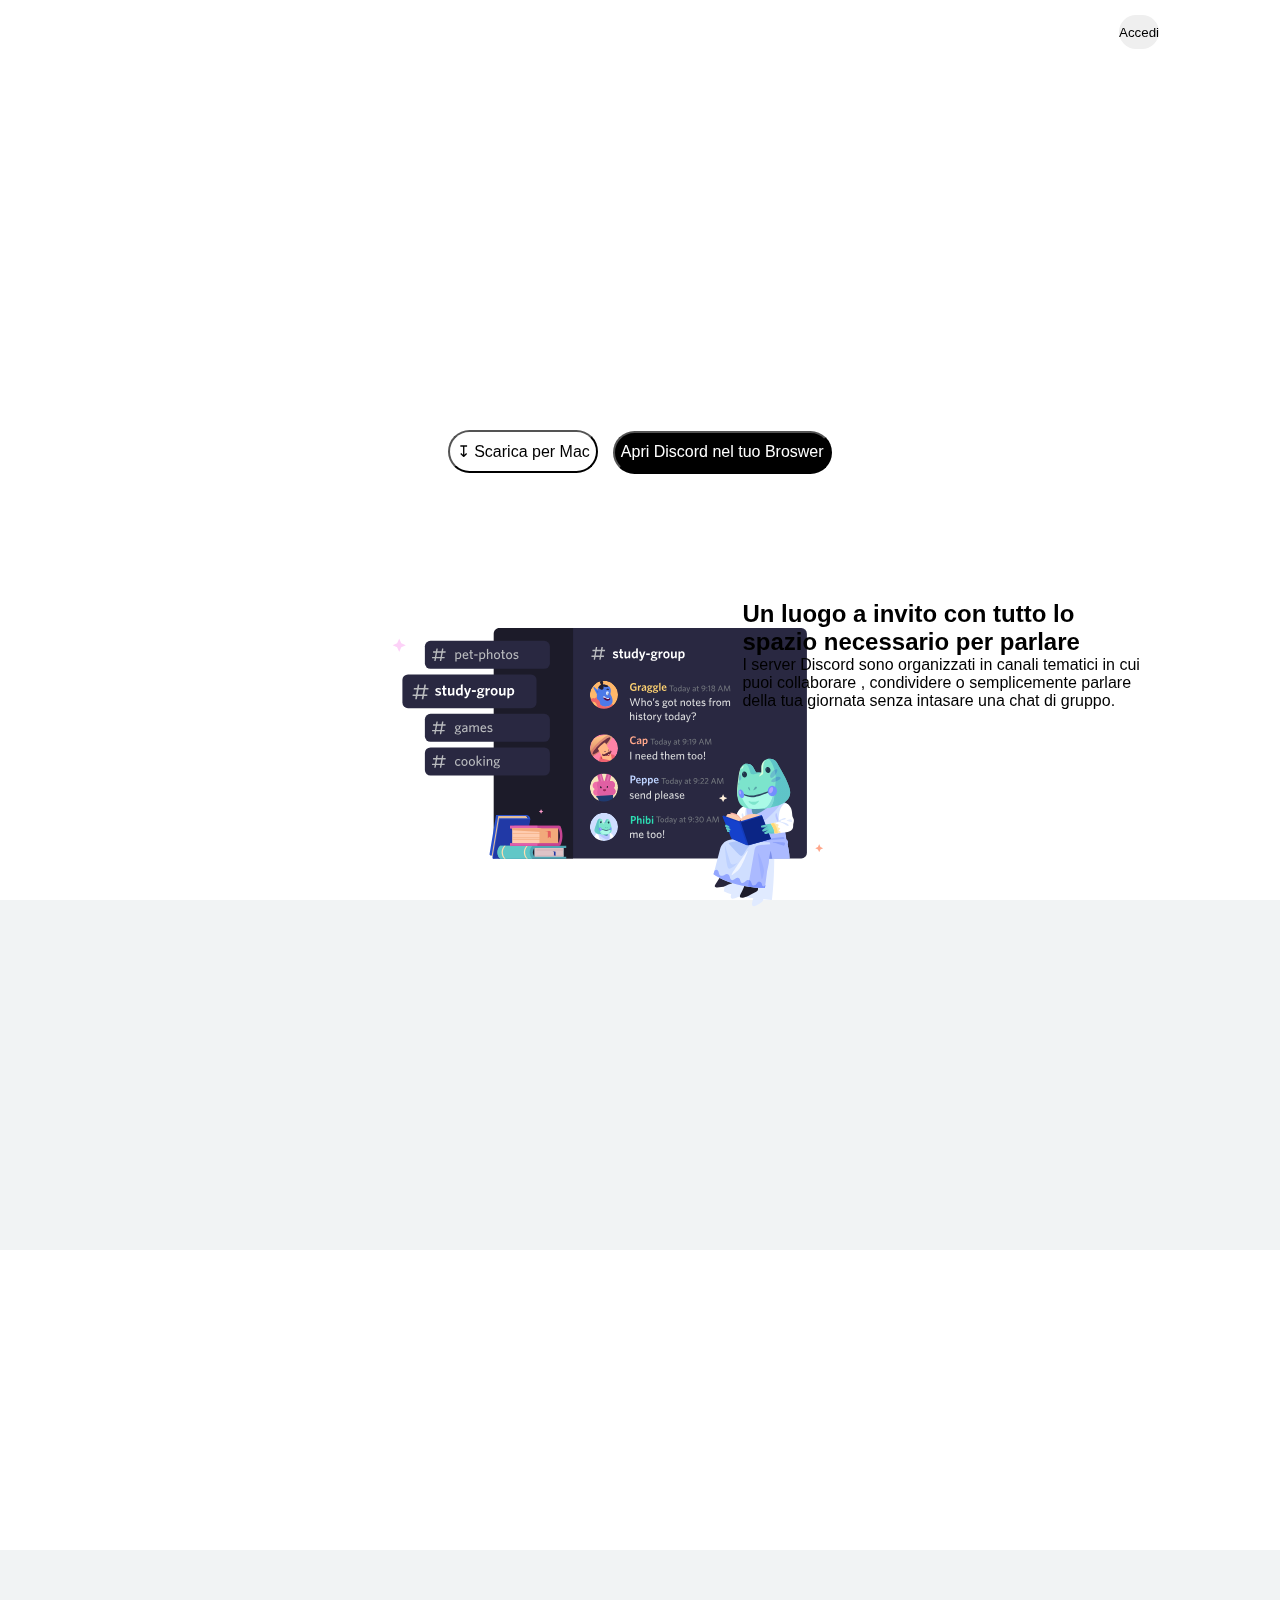
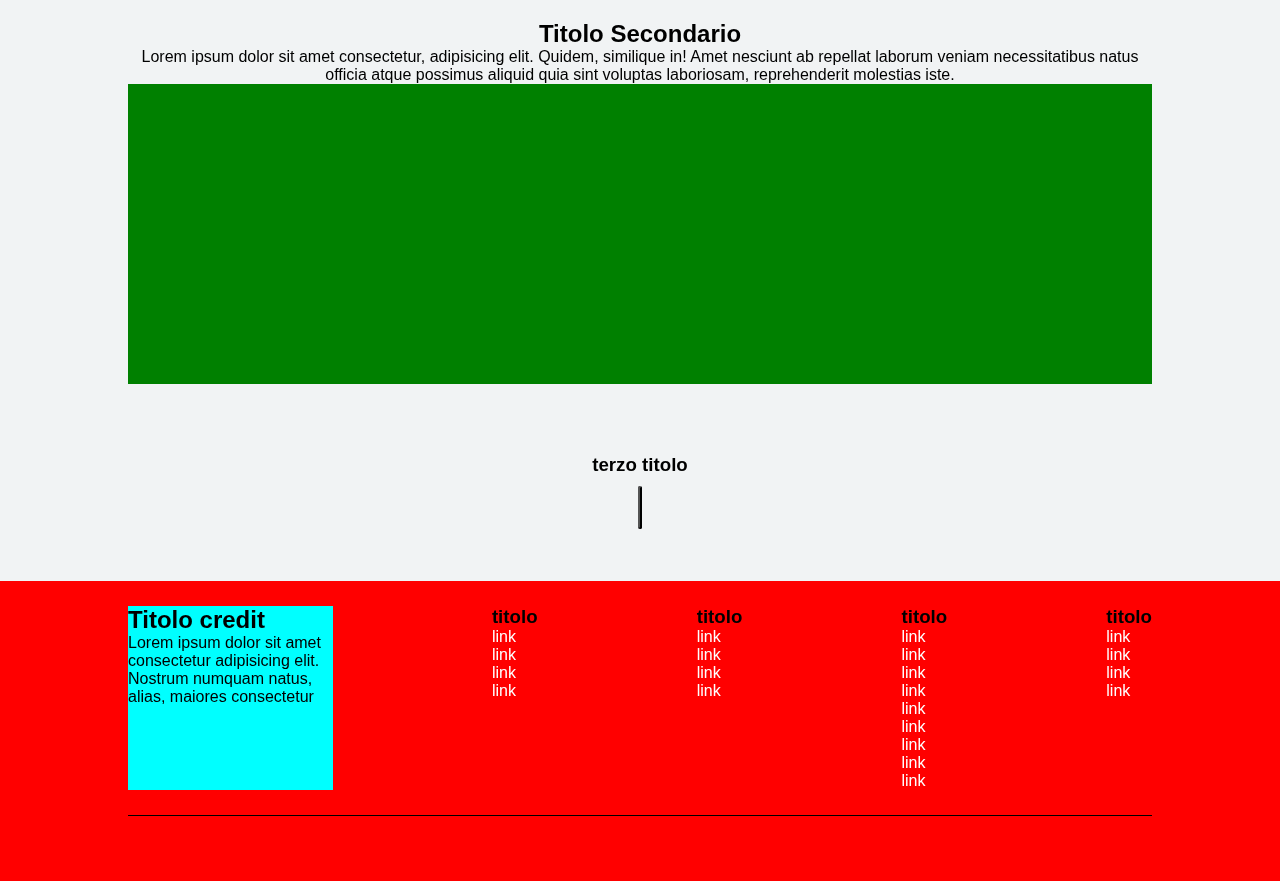
==== index.html @ 2095434a "modifica svg" ====
<!DOCTYPE html>
<html lang="it">
<head>
    <meta charset="UTF-8">
    <meta http-equiv="X-UA-Compatible" content="IE=edge">
    <meta name="viewport" content="width=device-width, initial-scale=1.0">
    <link rel="stylesheet" href="css/style.css">
    <link rel="stylesheet" href="https://cdnjs.cloudflare.com/ajax/libs/font-awesome/6.2.0/css/all.min.css" integrity="sha512-xh6O/CkQoPOWDdYTDqeRdPCVd1SpvCA9XXcUnZS2FmJNp1coAFzvtCN9BmamE+4aHK8yyUHUSCcJHgXloTyT2A==" crossorigin="anonymous" referrerpolicy="no-referrer" />
    <link href="http://fonts.cdnfonts.com/css/whitney-2" rel="stylesheet">
    <title>Discord</title>
</head>
<body>
    
    <!--Intestazione  -->
    
    <header id="intro">
        <!-- barra navigazione -->
        <nav id="barra">
           <div id="icon">
            <svg width="124" height="34" viewBox="0 0 124 34" xmlns="http://www.w3.org/2000/svg"><g fill="#fff"><path d="M18.1558 14.297C17.1868 14.297 16.4218 15.13 16.4218 16.167C16.4218 17.204 17.2038 18.037 18.1558 18.037C19.1248 18.037 19.8898 17.204 19.8898 16.167C19.8898 15.13 19.1078 14.297 18.1558 14.297ZM11.9508 14.297C10.9818 14.297 10.2168 15.13 10.2168 16.167C10.2168 17.204 10.9988 18.037 11.9508 18.037C12.9198 18.037 13.6848 17.204 13.6848 16.167C13.7018 15.13 12.9198 14.297 11.9508 14.297Z"></path><path d="M26.4178 0.152954H3.63783C1.71683 0.152954 0.152832 1.71695 0.152832 3.63795V26.418C0.152832 28.339 1.71683 29.903 3.63783 29.903H22.9158L22.0148 26.792L24.1908 28.798L26.2478 30.685L29.9198 33.864V3.63795C29.9028 1.71695 28.3388 0.152954 26.4178 0.152954ZM19.8558 22.168C19.8558 22.168 19.2438 21.437 18.7338 20.808C20.9608 20.179 21.8108 18.802 21.8108 18.802C21.1138 19.261 20.4508 19.584 19.8558 19.805C19.0058 20.162 18.1898 20.383 17.3908 20.536C15.7588 20.842 14.2628 20.757 12.9878 20.519C12.0188 20.332 11.1858 20.077 10.4888 19.788C10.0978 19.635 9.67283 19.448 9.24783 19.21C9.19683 19.176 9.14583 19.159 9.09483 19.125C9.06083 19.108 9.04383 19.091 9.02683 19.091C8.72083 18.921 8.55083 18.802 8.55083 18.802C8.55083 18.802 9.36683 20.145 11.5258 20.791C11.0158 21.437 10.3868 22.185 10.3868 22.185C6.62983 22.066 5.20183 19.618 5.20183 19.618C5.20183 14.195 7.64983 9.79195 7.64983 9.79195C10.0978 7.97295 12.4098 8.02395 12.4098 8.02395L12.5798 8.22795C9.51983 9.09495 8.12583 10.438 8.12583 10.438C8.12583 10.438 8.49983 10.234 9.12883 9.96195C10.9478 9.16295 12.3928 8.95895 12.9878 8.89095C13.0898 8.87395 13.1748 8.85695 13.2768 8.85695C14.3138 8.72095 15.4868 8.68695 16.7108 8.82295C18.3258 9.00995 20.0598 9.48595 21.8278 10.438C21.8278 10.438 20.4848 9.16295 17.5948 8.29595L17.8328 8.02395C17.8328 8.02395 20.1618 7.97295 22.5928 9.79195C22.5928 9.79195 25.0408 14.195 25.0408 19.618C25.0408 19.601 23.6128 22.049 19.8558 22.168ZM45.5258 7.42895H39.8818V13.77L43.6388 17.153V10.999H45.6448C46.9198 10.999 47.5488 11.611 47.5488 12.597V17.306C47.5488 18.292 46.9538 18.955 45.6448 18.955H39.8648V22.542H45.5088C48.5348 22.559 51.3738 21.046 51.3738 17.578V12.512C51.3908 8.97595 48.5518 7.42895 45.5258 7.42895ZM75.1058 17.578V12.376C75.1058 10.506 78.4718 10.081 79.4918 11.951L82.6028 10.693C81.3788 8.00695 79.1518 7.22495 77.2988 7.22495C74.2728 7.22495 71.2808 8.97595 71.2808 12.376V17.578C71.2808 21.012 74.2728 22.729 77.2308 22.729C79.1348 22.729 81.4128 21.794 82.6708 19.346L79.3388 17.816C78.5228 19.907 75.1058 19.397 75.1058 17.578ZM64.8208 13.09C63.6478 12.835 62.8658 12.41 62.8148 11.679C62.8828 9.92795 65.5858 9.85995 67.1668 11.543L69.6658 9.62195C68.1018 7.71795 66.3338 7.20795 64.5148 7.20795C61.7438 7.20795 59.0578 8.77195 59.0578 11.73C59.0578 14.603 61.2678 16.15 63.6988 16.524C64.9398 16.694 66.3168 17.187 66.2828 18.037C66.1808 19.652 62.8488 19.567 61.3358 17.731L58.9218 19.992C60.3328 21.811 62.2538 22.729 64.0558 22.729C66.8268 22.729 69.9038 21.131 70.0228 18.207C70.1928 14.518 67.5068 13.583 64.8208 13.09ZM53.4308 22.525H57.2388V7.42895H53.4308V22.525ZM117.64 7.42895H111.996V13.77L115.753 17.153V10.999H117.759C119.034 10.999 119.663 11.611 119.663 12.597V17.306C119.663 18.292 119.068 18.955 117.759 18.955H111.979V22.542H117.64C120.666 22.559 123.505 21.046 123.505 17.578V12.512C123.505 8.97595 120.666 7.42895 117.64 7.42895ZM89.9468 7.22495C86.8188 7.22495 83.7078 8.92495 83.7078 12.41V17.561C83.7078 21.012 86.8358 22.746 89.9808 22.746C93.1088 22.746 96.2198 21.012 96.2198 17.561V12.41C96.2198 8.94195 93.0748 7.22495 89.9468 7.22495ZM92.3948 17.561C92.3948 18.649 91.1708 19.21 89.9638 19.21C88.7398 19.21 87.5158 18.683 87.5158 17.561V12.41C87.5158 11.305 88.7058 10.71 89.8958 10.71C91.1368 10.71 92.3948 11.237 92.3948 12.41V17.561ZM109.888 12.41C109.803 8.87395 107.389 7.44595 104.278 7.44595H98.2428V22.542H102.102V17.748H102.782L106.284 22.542H111.044L106.93 17.357C108.749 16.779 109.888 15.198 109.888 12.41ZM104.346 14.45H102.102V10.999H104.346C106.743 10.999 106.743 14.45 104.346 14.45Z"></path></g></svg>
           </div>
           <ul id="menu">
            <li class="item">
               <a href="#">
                Scarica
               </a>
            </li>
            <li class="item">
                <a href="#">
                    Perch&egrave Discord
                </a>
            </li>
            <li class="item">
               <a href="#">
                Nitro
               </a>
            </li>
            <li class="item">
               <a href="#">
                Sicurezza
               </a>
            </li>
            <li class="item">
                <a href="#">
                    Assistenza
                </a>
            </li>
           </ul>
           <button id="accedi">
            Accedi
           </button>
        </nav>
       
        <!-- Introduzione e bottoni -->

        <div id="titolo">
            <h2 id="titolo-1">
              Il tuo posto per parlare
            </h2>
            <p id="introduzione">
                Che tu faccia parte di un club scolastico,gruppo di gamer,comunit&agrave; artistica mondiale,o semplicemente di un piccolo gruppo di amici che vuole passare il tempo assieme <br>,Discord rende pi&ugrave;    facile chiacchierare ogni giorno e ritrovarsi pi&ugrave; spesso.
            </p>
            <div>
                <button class="btn bianco">
                    &#8615;  Scarica per Mac
                </button>
                <button class="btn nero">
                    Apri Discord nel tuo Broswer
                </button>
            </div>
        </div>
    </header>
    
    <!-- Contenuto principale -->
    
        <main>
            <section class="flex-container">
                <div class="flex-item img">
                    <svg class="immagine" width="678" height="440" viewBox="0 0 678 440" fill="none" xmlns="http://www.w3.org/2000/svg">
                        <rect x="181" y="40" width="427" height="328" rx="8" fill="#292841"/>
                        <path fill-rule="evenodd" clip-rule="evenodd" d="M304.887 85C304.575 85 304.34 84.7189 304.394 84.4126L305 81H301.595C301.284 81 301.049 80.7198 301.103 80.4138L301.278 79.4138C301.319 79.1746 301.527 79 301.77 79H305.35L306.41 73H303.005C302.694 73 302.459 72.7198 302.513 72.4138L302.688 71.4138C302.729 71.1746 302.937 71 303.18 71H306.76L307.397 67.4126C307.439 67.1739 307.647 67 307.889 67H308.873C309.185 67 309.42 67.2811 309.366 67.5874L308.76 71H314.76L315.397 67.4126C315.439 67.1739 315.647 67 315.889 67H316.873C317.185 67 317.42 67.2811 317.366 67.5874L316.76 71H320.165C320.476 71 320.711 71.2802 320.657 71.5862L320.482 72.5862C320.441 72.8254 320.233 73 319.99 73H316.41L315.35 79H318.755C319.066 79 319.301 79.2802 319.247 79.5862L319.072 80.5862C319.031 80.8254 318.823 81 318.58 81H315L314.363 84.5874C314.321 84.8261 314.113 85 313.871 85H312.887C312.575 85 312.34 84.7189 312.394 84.4126L313 81H307L306.363 84.5874C306.321 84.8261 306.113 85 305.871 85H304.887ZM308.41 73L307.35 79H313.35L314.41 73H308.41Z" fill="#B9BBBE"/>
                        <path d="M339.38 80.16C339.38 78.34 338.4 77.66 335.9 77.02C334.46 76.64 334.1 76.34 334.1 75.82C334.1 75.3 334.54 74.94 335.44 74.94C336.4 74.94 337.54 75.28 338.5 75.82L338.82 73.82C337.86 73.4 336.7 73.14 335.44 73.14C333.2 73.14 331.88 74.32 331.88 76C331.88 77.76 332.86 78.44 335.2 79.04C336.74 79.42 337.16 79.7 337.16 80.38C337.16 81.02 336.6 81.4 335.56 81.4C334.36 81.4 333.08 80.94 332.04 80.26L331.72 82.26C332.64 82.76 334.08 83.2 335.48 83.2C338.02 83.2 339.38 82.06 339.38 80.16Z" fill="white"/>
                        <path d="M346.443 83L346.143 80.98C345.923 81.04 345.663 81.06 345.383 81.06C344.463 81.06 344.123 80.64 344.123 79.86V75.3H346.383L346.083 73.34H344.123V69.92L341.743 70.28V73.34H340.383V75.3H341.743V80.26C341.743 82.46 343.023 83.16 344.923 83.16C345.623 83.16 346.063 83.08 346.443 83Z" fill="white"/>
                        <path d="M348.196 73.34V80.28C348.196 82.1 349.136 83.2 350.956 83.2C352.236 83.2 353.276 82.5 354.176 81.64L354.396 83H356.436V73.34H354.036V79.86C353.336 80.58 352.576 81.06 351.836 81.06C350.956 81.06 350.596 80.5 350.596 79.66V73.34H348.196Z" fill="white"/>
                        <path d="M360.82 78.3C360.82 76.18 361.72 75.16 362.98 75.16C363.8 75.16 364.26 75.3 364.86 75.58V79.72C364.22 80.54 363.54 81.06 362.66 81.06C361.6 81.06 360.82 80.18 360.82 78.3ZM358.4 78.44C358.4 81.7 360.02 83.2 362.04 83.2C363.38 83.2 364.32 82.48 365 81.66L365.2 83H367.26V68.56L364.86 68.94V73.6C364.28 73.4 363.54 73.24 362.62 73.24C360.38 73.24 358.4 74.84 358.4 78.44Z" fill="white"/>
                        <path d="M370.72 86.64C372.46 86.64 373.58 85.94 374.4 83.62L378.1 73.34H375.68L373.52 80.14L371.32 73.2L368.82 73.52L372.32 82.98L372.24 83.26C371.92 84.3 371.28 84.66 370.48 84.66C370.06 84.66 369.72 84.6 369.42 84.52L369.74 86.54C369.96 86.6 370.2 86.64 370.72 86.64Z" fill="white"/>
                        <path d="M384.308 78.4V76.08H379.108V78.4H384.308Z" fill="white"/>
                        <path d="M391.698 76.48C391.698 77.54 391.058 78.32 389.998 78.32C388.958 78.32 388.318 77.56 388.318 76.56C388.318 75.5 388.938 74.68 389.998 74.68C391.018 74.68 391.698 75.46 391.698 76.48ZM395.118 83.4C395.118 81.92 393.878 81.3 391.898 81.02L390.658 80.9C389.158 80.68 388.858 80.6 388.858 80.28C388.858 80.12 389.018 79.94 389.258 79.76C389.498 79.8 389.758 79.82 390.038 79.82C392.118 79.82 393.898 78.58 393.898 76.5C393.898 76.06 393.818 75.62 393.638 75.24L395.398 75.12L395.078 73.2L392.718 74.04C392.018 73.46 391.098 73.14 389.978 73.14C387.818 73.14 386.098 74.44 386.098 76.56C386.098 77.84 386.778 78.84 387.918 79.38C387.118 79.86 386.698 80.38 386.698 80.92C386.698 81.3 386.878 81.66 387.258 81.96C386.058 82.64 385.438 83.34 385.438 84.24C385.438 85.84 387.418 86.64 390.038 86.64C392.838 86.64 395.118 85.48 395.118 83.4ZM390.198 85.22C388.378 85.22 387.518 84.7 387.518 83.98C387.518 83.48 387.838 83.02 388.538 82.52C389.018 82.62 389.318 82.68 389.978 82.76L391.278 82.92C392.478 83.1 392.898 83.4 392.898 83.92C392.898 84.64 391.918 85.22 390.198 85.22Z" fill="white"/>
                        <path d="M402.649 75.52L402.269 73.14C400.769 73.22 399.809 74.16 399.169 75.28L398.869 73.34H396.829V83H399.229V77.46C399.929 76.42 401.149 75.62 402.649 75.52Z" fill="white"/>
                        <path d="M412.519 78.16C412.519 75.02 410.599 73.14 407.959 73.14C405.339 73.14 403.419 75.04 403.419 78.18C403.419 81.32 405.319 83.2 407.939 83.2C410.579 83.2 412.519 81.3 412.519 78.16ZM410.179 78.18C410.179 79.98 409.419 81.24 407.939 81.24C406.539 81.24 405.759 79.94 405.759 78.16C405.759 76.38 406.519 75.1 407.939 75.1C409.379 75.1 410.179 76.4 410.179 78.18Z" fill="white"/>
                        <path d="M414.426 73.34V80.28C414.426 82.1 415.366 83.2 417.186 83.2C418.466 83.2 419.506 82.5 420.406 81.64L420.626 83H422.666V73.34H420.266V79.86C419.566 80.58 418.806 81.06 418.066 81.06C417.186 81.06 416.826 80.5 416.826 79.66V73.34H414.426Z" fill="white"/>
                        <path d="M431.551 78.04C431.551 80.16 430.611 81.18 429.371 81.18C428.551 81.18 428.091 81.04 427.511 80.76V76.62C428.151 75.8 428.831 75.26 429.691 75.26C430.771 75.26 431.551 76.18 431.551 78.04ZM433.971 77.9C433.971 74.66 432.351 73.14 430.331 73.14C428.991 73.14 428.051 73.88 427.371 74.66L427.151 73.34H425.111V86.72L427.511 86.36V82.72C428.091 82.94 428.831 83.1 429.751 83.1C431.971 83.1 433.971 81.5 433.971 77.9Z" fill="white"/>
                        <path d="M162 48C162 43.5817 165.582 40 170 40H275V368H170C165.582 368 162 364.418 162 360V48Z" fill="#1C1B29"/>
                        <mask id="mask0" mask-type="alpha" maskUnits="userSpaceOnUse" x="299" y="303" width="40" height="40">
                        <circle cx="319" cy="323" r="20" fill="#C4C4C4"/>
                        </mask>
                        <g mask="url(#mask0)">
                        <circle cx="319" cy="323" r="20" fill="#CFDEFF"/>
                        <path d="M341.353 349.84C340.973 348.902 340.346 348.086 339.537 347.478C338.729 346.869 337.77 346.493 336.764 346.387L334.664 346.165C331.65 335.307 333.173 332.842 324.276 330.406L317.074 330.152C317.074 330.152 309.756 330.275 307.064 333.878L310.828 346.217C310.828 346.217 309.288 354.407 309.988 358.559L319.369 357.348L323.435 370.504C338.762 368.229 345.902 361.124 345.902 361.124L341.353 349.84Z" fill="#CFDEFF"/>
                        <path d="M308.781 331.124C318.994 340.691 328.224 347.227 326.67 332.136L308.781 331.124Z" fill="#B8C5FF"/>
                        <path d="M313.794 332.253C322.686 336.432 324.994 338.008 324.412 332.986L313.794 332.253Z" fill="#5697B0"/>
                        <path d="M332.985 339.279C331.903 334.716 331.09 332.749 326.536 331.101C327.761 333.968 328.295 339.884 328.295 339.884L332.985 339.279Z" fill="white"/>
                        <path d="M317.807 317.232L317.481 314.709C317.371 313.886 317.003 313.119 316.429 312.519C315.855 311.92 315.105 311.518 314.288 311.372C313.39 311.216 312.465 311.38 311.676 311.837C310.888 312.293 310.285 313.013 309.973 313.87C308.829 316.977 307.041 321.976 305.808 326.18C303.844 332.879 312.726 334.429 321.454 333.763C330.181 333.097 331.003 329.274 329.795 323.741C329.021 320.289 328.04 316.766 327.428 314.576C327.241 313.964 326.88 313.421 326.389 313.011C325.898 312.601 325.299 312.344 324.664 312.269C323.952 312.186 323.233 312.343 322.62 312.714C322.007 313.084 321.535 313.649 321.278 314.317L320.297 316.91L317.807 317.232Z" fill="#7CE4CC"/>
                        <path d="M328.625 326.391L328.005 326.176L324.826 327.277L321.591 327.694L315.987 326.576C315.987 326.576 312.906 321.811 313.13 327.11C313.306 330.77 314.86 332.871 315.806 333.834C317.688 333.92 319.573 333.886 321.449 333.731C322.866 333.651 324.269 333.415 325.634 333.026C326.579 331.687 328.102 329.221 328.625 326.391Z" fill="#AAFAE7"/>
                        <path opacity="0.74" d="M313.039 326.661C312.319 324.649 311.015 320.411 311.556 317.217C312.098 314.023 312.811 311.398 314.288 311.372C313.39 311.216 312.465 311.38 311.676 311.837C310.888 312.293 310.285 313.013 309.973 313.87C308.829 316.977 307.041 321.976 305.808 326.18C304.048 332.163 310.965 334.032 318.707 333.887C317.027 333.611 314.892 331.848 313.039 326.661Z" fill="url(#paint0_linear)"/>
                        <path d="M318.707 333.887L318.084 333.902L317.494 333.912L316.567 333.868L316.276 333.905L315.811 333.867C314.868 332.936 313.314 330.835 313.138 327.174C313.125 327.108 313.127 327.041 313.145 326.976C314.965 331.904 317.064 333.639 318.707 333.887Z" fill="#AAFAE7"/>
                        <path d="M327.862 325.833L327.858 326.571C324.457 328.796 323.905 329.411 315.143 326.66L315.055 325.973L315.434 326.079C322.853 327.955 324.27 328.121 327.862 325.833Z" fill="#2C4661"/>
                        <path d="M314.453 328.704C315.598 328.385 316.237 327.086 315.879 325.802C315.522 324.518 314.304 323.735 313.158 324.054C312.013 324.373 311.374 325.672 311.732 326.956C312.089 328.24 313.308 329.023 314.453 328.704Z" fill="#738EFF"/>
                        <path d="M329.498 326.041C329.731 324.93 329.405 323.922 328.771 323.789C328.136 323.655 327.433 324.448 327.2 325.559C326.967 326.669 327.292 327.677 327.927 327.811C328.562 327.944 329.265 327.151 329.498 326.041Z" fill="#738EFF"/>
                        <path opacity="0.41" d="M320.807 323.915C320.644 323.673 320.919 323.506 321.137 323.412C321.225 323.378 321.321 323.373 321.413 323.397C321.504 323.42 321.586 323.471 321.647 323.543L322.477 324.62C322.717 324.951 322.357 324.965 322 324.748C321.643 324.531 321.055 324.31 320.807 323.915Z" fill="#284E7A"/>
                        <path opacity="0.41" d="M324.523 324.422L324.775 323.83C324.82 323.729 324.833 323.617 324.813 323.508C324.793 323.399 324.741 323.299 324.664 323.22L324.55 323.103C324.539 323.091 324.526 323.081 324.511 323.076C324.496 323.07 324.479 323.068 324.463 323.07C324.447 323.072 324.432 323.078 324.419 323.087C324.406 323.097 324.395 323.109 324.388 323.124C324.233 323.545 324.113 323.979 324.029 324.42C323.991 324.885 324.282 324.848 324.523 324.422Z" fill="#284E7A"/>
                        <path d="M320.927 317.454L317.807 317.232L320.297 316.91L321.278 314.317C321.535 313.649 322.007 313.084 322.62 312.714C323.233 312.343 323.952 312.186 324.664 312.269L325.271 312.388C323.789 312.119 323.287 313.828 322.996 315.904C322.846 317.042 322.889 317.628 320.927 317.454Z" fill="#61C7C7"/>
                        <path d="M326.748 316.98C326.752 316.187 326.23 315.542 325.582 315.538C324.934 315.534 324.404 316.173 324.399 316.966C324.395 317.758 324.916 318.404 325.565 318.408C326.213 318.412 326.743 317.773 326.748 316.98Z" fill="#21354A"/>
                        <path d="M315.767 316.505C315.845 315.717 315.385 315.026 314.74 314.962C314.095 314.898 313.508 315.486 313.43 316.275C313.353 317.063 313.812 317.754 314.458 317.818C315.103 317.882 315.689 317.294 315.767 316.505Z" fill="#21354A"/>
                        <path d="M310.828 346.217C312.179 346.24 313.902 346.083 315.439 346.017C315.41 345.403 315.464 344.787 315.598 344.187C315.833 343.18 316.193 342.205 316.67 341.287C315.44 341.182 313.947 341.079 312.725 341.04C312.47 334.989 309.285 331.717 307.528 333.39C306.695 334.182 306.188 335.256 306.108 336.402C306.063 337.329 306.158 338.829 306.103 339.165C305.95 340.27 305.17 340.601 306.125 342.648C306.619 343.67 305.694 346.189 310.828 346.217Z" fill="white"/>
                        <path d="M315.041 311.604C316.294 312.396 316.61 314.328 316.71 315.104C316.81 315.881 316.99 317.272 317.036 317.627C317.081 317.983 317.195 318.1 318.383 318.637C319.57 319.175 319.075 318.647 318.534 318.026L317.807 317.232L317.481 314.709C317.389 314.02 317.115 313.369 316.685 312.823C316.256 312.277 315.688 311.856 315.041 311.604Z" fill="#D4FFDC"/>
                        <path d="M326.071 316.033C326.52 316.206 326.622 317.245 326.175 316.842C325.728 316.439 325.451 315.817 326.071 316.033Z" fill="#335A70"/>
                        <path d="M315.206 315.43C315.624 315.606 315.729 316.678 315.311 316.239C314.892 315.799 314.554 315.218 315.206 315.43Z" fill="#335A70"/>
                        <path d="M315.114 327.356C315.544 327.129 315.579 326.351 315.192 325.618C314.805 324.885 314.142 324.476 313.712 324.703C313.282 324.93 313.247 325.708 313.635 326.441C314.022 327.174 314.684 327.583 315.114 327.356Z" fill="#B2A6FF"/>
                        <path d="M329.47 325.158C329.47 324.635 329.266 324.212 329.014 324.211C328.762 324.211 328.557 324.635 328.557 325.157C328.556 325.679 328.76 326.103 329.013 326.103C329.265 326.103 329.47 325.68 329.47 325.158Z" fill="#B2A6FF"/>
                        <path d="M326.181 313.323C326.879 313.89 327.077 314.917 326.294 314.196C325.51 313.475 325.337 312.642 326.181 313.323Z" fill="#D4FFDC"/>
                        </g>
                        <path d="M357.329 318.728H359.441V314.664H360.385C362.913 314.664 364.609 313.464 364.609 311.08C364.609 308.856 363.089 307.688 360.561 307.688H357.329V318.728ZM362.529 311.128C362.529 312.392 361.729 312.952 360.369 312.952H359.441V309.384H360.449C361.809 309.384 362.529 309.976 362.529 311.128Z" fill="#2DDFB4"/>
                        <path d="M372.619 318.728V313.16C372.619 311.72 371.851 310.84 370.411 310.84C369.387 310.84 368.587 311.384 367.947 311.976V307.176L366.027 307.48V318.728H367.947V313.512C368.507 312.92 369.115 312.536 369.707 312.536C370.411 312.536 370.699 313 370.699 313.672V318.728H372.619Z" fill="#2DDFB4"/>
                        <path d="M376.735 308.616C376.735 307.96 376.223 307.496 375.599 307.496C374.959 307.496 374.447 307.96 374.447 308.616C374.447 309.256 374.959 309.704 375.599 309.704C376.223 309.704 376.735 309.256 376.735 308.616ZM376.543 318.728V311H374.623V318.728H376.543Z" fill="#2DDFB4"/>
                        <path d="M385.598 314.648C385.598 312.056 384.318 310.84 382.686 310.84C381.71 310.84 380.99 311.352 380.494 311.864V307.176L378.574 307.48V318.312C379.534 318.632 380.542 318.824 381.742 318.824C384.046 318.824 385.598 317.496 385.598 314.648ZM383.662 314.76C383.662 316.52 382.926 317.256 381.71 317.256C381.166 317.256 380.894 317.192 380.494 317.048V313.544C380.974 312.968 381.55 312.536 382.19 312.536C383.054 312.536 383.662 313.272 383.662 314.76Z" fill="#2DDFB4"/>
                        <path d="M389.36 308.616C389.36 307.96 388.848 307.496 388.224 307.496C387.584 307.496 387.072 307.96 387.072 308.616C387.072 309.256 387.584 309.704 388.224 309.704C388.848 309.704 389.36 309.256 389.36 308.616ZM389.168 318.728V311H387.248V318.728H389.168Z" fill="#2DDFB4"/>
                        <path d="M399.84 309.392L399.672 308.36H393.36V309.392H396V316.64H397.128V309.392H399.84Z" fill="#72767D"/>
                        <path d="M404.584 313.784C404.584 311.9 403.456 310.796 401.92 310.796C400.396 310.796 399.292 311.9 399.292 313.784C399.292 315.668 400.396 316.76 401.92 316.76C403.456 316.76 404.584 315.668 404.584 313.784ZM403.504 313.784C403.504 314.984 402.976 315.872 401.92 315.872C400.912 315.872 400.372 314.96 400.372 313.784C400.372 312.584 400.888 311.684 401.92 311.684C402.952 311.684 403.504 312.608 403.504 313.784Z" fill="#72767D"/>
                        <path d="M406.7 313.892C406.7 312.476 407.348 311.744 408.248 311.744C408.86 311.744 409.208 311.84 409.652 312.068V314.804C409.196 315.416 408.692 315.812 408.032 315.812C407.264 315.812 406.7 315.152 406.7 313.892ZM405.62 313.94C405.62 315.86 406.64 316.76 407.876 316.76C408.716 316.76 409.304 316.328 409.736 315.812L409.868 316.64H410.72V307.976L409.652 308.144V311.096C409.292 310.952 408.776 310.844 408.212 310.844C406.82 310.844 405.62 311.852 405.62 313.94Z" fill="#72767D"/>
                        <path d="M415.666 315.068C415.186 315.56 414.586 315.872 413.962 315.872C413.422 315.872 413.11 315.572 413.11 315.104C413.11 314.516 413.554 313.94 415.666 313.736V315.068ZM416.734 316.64V312.632C416.734 311.36 416.062 310.796 414.67 310.796C413.782 310.796 413.134 311 412.45 311.276L412.594 312.2C413.218 311.924 413.878 311.708 414.574 311.708C415.234 311.708 415.666 311.96 415.666 312.68V312.92C413.278 313.172 412.054 313.736 412.054 315.164C412.054 316.136 412.702 316.76 413.734 316.76C414.67 316.76 415.294 316.34 415.75 315.872L415.87 316.64H416.734Z" fill="#72767D"/>
                        <path d="M418.692 318.824C419.532 318.824 420.156 318.512 420.624 317.24L422.964 310.916H421.848L420.348 315.368L418.812 310.832L417.732 311L419.82 316.664L419.676 317.048C419.448 317.66 419.124 317.888 418.644 317.888C418.476 317.888 418.26 317.852 418.08 317.804L418.236 318.776C418.344 318.8 418.464 318.824 418.692 318.824Z" fill="#72767D"/>
                        <path d="M429.986 315.068C429.506 315.56 428.906 315.872 428.282 315.872C427.742 315.872 427.43 315.572 427.43 315.104C427.43 314.516 427.874 313.94 429.986 313.736V315.068ZM431.054 316.64V312.632C431.054 311.36 430.382 310.796 428.99 310.796C428.102 310.796 427.454 311 426.77 311.276L426.914 312.2C427.538 311.924 428.198 311.708 428.894 311.708C429.554 311.708 429.986 311.96 429.986 312.68V312.92C427.598 313.172 426.374 313.736 426.374 315.164C426.374 316.136 427.022 316.76 428.054 316.76C428.99 316.76 429.614 316.34 430.07 315.872L430.19 316.64H431.054Z" fill="#72767D"/>
                        <path d="M435.458 316.664L435.314 315.752C435.182 315.776 435.014 315.788 434.822 315.788C434.222 315.788 434.03 315.5 434.03 315.032V311.816H435.41L435.266 310.916H434.03V308.852L432.986 309.008V310.916H432.122V311.816H432.986V315.224C432.986 316.376 433.646 316.736 434.654 316.736C435.026 316.736 435.278 316.7 435.458 316.664Z" fill="#72767D"/>
                        <path d="M440.218 316.796C442.858 316.232 444.718 314.6 444.718 311.804C444.718 309.56 443.494 308.372 441.79 308.372C440.182 308.372 439.006 309.488 439.006 311.06C439.006 312.632 439.954 313.604 441.526 313.604C442.294 313.604 442.966 313.364 443.542 312.992C443.122 314.66 441.73 315.476 440.062 315.836L440.218 316.796ZM441.754 312.656C440.602 312.656 440.086 312.044 440.086 311.012C440.086 309.932 440.758 309.32 441.766 309.32C442.918 309.32 443.674 310.316 443.674 311.864V311.948C443.11 312.404 442.486 312.656 441.754 312.656Z" fill="#72767D"/>
                        <path d="M447.339 312.344V310.916H446.139V312.344H447.339ZM447.339 316.64V315.212H446.139V316.64H447.339Z" fill="#72767D"/>
                        <path d="M450.883 316.796C452.659 316.796 453.775 315.848 453.775 314.42C453.775 313.292 453.175 312.668 452.131 312.38C453.007 312.092 453.619 311.504 453.619 310.496C453.619 309.404 452.863 308.372 451.039 308.372C450.031 308.372 449.311 308.66 448.687 309.116L448.843 310.124C449.443 309.644 450.151 309.344 450.991 309.344C452.011 309.344 452.515 309.848 452.515 310.544C452.515 311.42 451.879 311.9 450.535 311.9H449.923L450.079 312.884H450.451C452.011 312.884 452.671 313.448 452.671 314.432C452.671 315.344 452.011 315.824 450.943 315.824C450.091 315.824 449.419 315.572 448.735 315.104L448.555 316.16C449.179 316.544 450.031 316.796 450.883 316.796Z" fill="#72767D"/>
                        <path d="M461.139 312.584C461.139 309.896 459.891 308.372 458.043 308.372C456.183 308.372 454.935 309.896 454.935 312.584C454.935 315.272 456.183 316.796 458.043 316.796C459.891 316.796 461.139 315.272 461.139 312.584ZM460.035 312.584C460.035 314.696 459.291 315.848 458.043 315.848C456.795 315.848 456.039 314.696 456.039 312.584C456.039 310.472 456.795 309.32 458.043 309.32C459.291 309.32 460.035 310.472 460.035 312.584Z" fill="#72767D"/>
                        <path d="M471.182 316.724L472.298 316.484L469.106 308.324H467.978L464.738 316.64H465.914L466.838 314.156H470.21L471.182 316.724ZM468.518 309.644L469.838 313.16H467.21L468.518 309.644Z" fill="#72767D"/>
                        <path d="M482.671 316.64L482.023 308.36H480.643L478.063 315.152L475.483 308.36H474.091L473.431 316.64H474.487L474.991 309.956L477.583 316.676H478.483L481.075 309.956L481.591 316.64H482.671Z" fill="#72767D"/>
                        <path d="M366.952 339V333.448C366.952 332.072 366.248 331.208 364.792 331.208C363.72 331.208 362.792 331.816 362.104 332.472C361.816 331.688 361.208 331.208 360.088 331.208C359.016 331.208 358.152 331.816 357.432 332.472L357.256 331.368H356.12V339H357.544V333.72C358.232 332.984 358.952 332.488 359.704 332.488C360.536 332.488 360.824 333.016 360.824 333.8V339H362.248V333.72C362.936 332.984 363.656 332.488 364.408 332.488C365.24 332.488 365.528 333.016 365.528 333.8V339H366.952Z" fill="#DCDDDE"/>
                        <path d="M372.079 332.328C373.183 332.328 373.727 333.032 373.903 334.264H370.223C370.447 332.968 371.199 332.328 372.079 332.328ZM375.327 338.136L375.119 336.856C374.287 337.512 373.487 337.944 372.383 337.944C371.055 337.944 370.223 337.112 370.159 335.336H375.343V335.032C375.343 332.92 374.319 331.208 372.095 331.208C370.175 331.208 368.735 332.712 368.735 335.16C368.735 337.96 370.287 339.16 372.271 339.16C373.535 339.16 374.511 338.776 375.327 338.136Z" fill="#DCDDDE"/>
                        <path d="M384.331 339.032L384.139 337.816C383.963 337.848 383.739 337.864 383.483 337.864C382.683 337.864 382.427 337.48 382.427 336.856V332.568H384.267L384.075 331.368H382.427V328.616L381.035 328.824V331.368H379.883V332.568H381.035V337.112C381.035 338.648 381.915 339.128 383.259 339.128C383.755 339.128 384.091 339.08 384.331 339.032Z" fill="#DCDDDE"/>
                        <path d="M392.619 335.192C392.619 332.68 391.115 331.208 389.067 331.208C387.035 331.208 385.563 332.68 385.563 335.192C385.563 337.704 387.035 339.16 389.067 339.16C391.115 339.16 392.619 337.704 392.619 335.192ZM391.179 335.192C391.179 336.792 390.475 337.976 389.067 337.976C387.723 337.976 387.003 336.76 387.003 335.192C387.003 333.592 387.691 332.392 389.067 332.392C390.443 332.392 391.179 333.624 391.179 335.192Z" fill="#DCDDDE"/>
                        <path d="M401.056 335.192C401.056 332.68 399.552 331.208 397.504 331.208C395.472 331.208 394 332.68 394 335.192C394 337.704 395.472 339.16 397.504 339.16C399.552 339.16 401.056 337.704 401.056 335.192ZM399.616 335.192C399.616 336.792 398.912 337.976 397.504 337.976C396.16 337.976 395.44 336.76 395.44 335.192C395.44 333.592 396.128 332.392 397.504 332.392C398.88 332.392 399.616 333.624 399.616 335.192Z" fill="#DCDDDE"/>
                        <path d="M404.79 327.96H403.078L403.462 335.72L404.39 335.512L404.79 327.96ZM404.726 339V337.096H403.126V339H404.726Z" fill="#DCDDDE"/>
                        <mask id="mask1" mask-type="alpha" maskUnits="userSpaceOnUse" x="299" y="247" width="40" height="40">
                        <circle cx="319" cy="267" r="20" fill="#C4C4C4"/>
                        </mask>
                        <g mask="url(#mask1)">
                        <circle cx="319" cy="267" r="20" fill="#F7E5BC"/>
                        <path d="M342 279.519L339.282 285.788C339.069 286.283 338.76 286.73 338.371 287.103C337.983 287.476 337.523 287.768 337.02 287.96C336.517 288.152 335.98 288.242 335.442 288.223C334.904 288.204 334.374 288.078 333.886 287.851L323.728 283.229L328.787 275.253L334.977 278.705L335.89 276.007C339.084 277.277 340.79 278.388 342 279.519Z" fill="#F7E5BC"/>
                        <path d="M330.196 276.483C334.283 277.158 334.66 278.011 335.751 280.154L331.366 279.658L330.196 276.483Z" fill="#F7E5BC"/>
                        <path d="M310.952 242.499C310.139 242.753 309.453 243.306 309.033 244.046C308.613 244.787 308.491 245.659 308.691 246.487L312.757 263.092L320.038 261.584L315.138 244.761C315.015 244.335 314.809 243.938 314.531 243.593C314.253 243.248 313.91 242.962 313.52 242.752C313.13 242.541 312.702 242.41 312.261 242.367C311.82 242.324 311.375 242.369 310.952 242.499Z" fill="#D6569B"/>
                        <path d="M314.999 259.204L317.876 259.085L314.821 249.086C314.778 248.942 314.707 248.809 314.611 248.694C314.515 248.579 314.396 248.485 314.262 248.418C314.128 248.351 313.982 248.312 313.832 248.304C313.682 248.296 313.533 248.319 313.392 248.372C313.146 248.466 312.943 248.647 312.822 248.882C312.702 249.116 312.671 249.386 312.738 249.641L314.999 259.204Z" fill="#E374B0"/>
                        <path d="M327.795 242.42C328.611 242.665 329.303 243.212 329.731 243.949C330.158 244.686 330.289 245.558 330.097 246.388L326.208 263.013L318.908 261.604L323.629 244.721C323.748 244.294 323.95 243.895 324.225 243.547C324.5 243.2 324.841 242.91 325.229 242.696C325.617 242.482 326.044 242.347 326.484 242.299C326.925 242.252 327.371 242.293 327.795 242.42Z" fill="#D6569B"/>
                        <path d="M325.038 259.164L322.181 259.065L325.117 249.026C325.159 248.883 325.23 248.749 325.327 248.635C325.423 248.521 325.543 248.428 325.677 248.362C325.812 248.297 325.959 248.261 326.108 248.255C326.258 248.25 326.407 248.276 326.545 248.332C326.791 248.422 326.995 248.599 327.12 248.829C327.244 249.059 327.28 249.327 327.22 249.582L325.038 259.164Z" fill="#E374B0"/>
                        <path d="M333.192 283.368L332.001 287.137L331.842 287.613L330.374 292.216H303.076C302.818 291.204 303.136 291.005 303.83 289.875C304.524 288.744 304.167 289.041 304.266 286.304C304.346 284.379 305.04 282.594 307.52 280.372C308.274 279.717 308.452 279.459 309.226 278.745L309.464 278.527L309.583 278.408L309.742 278.289L328.39 275.353L332.14 281.602L333.192 283.368Z" fill="#F7E5BC"/>
                        <path d="M332.001 287.137C331.882 288.942 331.723 290.648 331.525 292.216H311.468C311.488 291.402 311.508 290.39 311.547 289.16C311.544 289.028 311.551 288.895 311.567 288.764V287.236C311.428 283.606 310.397 281.126 307.52 280.372C308.056 279.836 308.611 279.301 309.226 278.745L309.464 278.527L309.742 278.289L328.391 275.353C329.859 275.888 330.831 276.265 331.942 277.396C332.061 278.824 332.12 280.233 332.14 281.602C332.16 283.526 332.1 285.371 332.001 287.137Z" fill="#1F3A70"/>
                        <path d="M330.212 267.5L308.567 268.366C305.719 268.48 303.502 270.882 303.616 273.731L303.616 273.739C303.73 276.587 306.132 278.804 308.98 278.69L330.625 277.825C333.473 277.711 335.69 275.309 335.576 272.46L335.576 272.452C335.462 269.603 333.06 267.386 330.212 267.5Z" fill="#F06EA8"/>
                        <path d="M329.081 257.905L308.051 258.786C305.04 258.912 302.702 261.455 302.828 264.465L302.836 264.646C302.962 267.656 305.505 269.994 308.515 269.868L329.546 268.987C332.556 268.861 334.895 266.318 334.768 263.307L334.761 263.127C334.635 260.117 332.092 257.778 329.081 257.905Z" fill="#F06EA8"/>
                        <path d="M330.553 277.654C333.33 277.535 335.612 275.293 335.612 272.516C335.621 271.506 335.332 270.515 334.782 269.669C334.232 268.822 333.444 268.156 332.517 267.754C333.215 267.222 333.774 266.53 334.147 265.735C334.52 264.941 334.696 264.068 334.66 263.191V263.013C334.629 262.296 334.457 261.593 334.155 260.942C333.852 260.292 333.424 259.708 332.895 259.223C332.366 258.739 331.747 258.363 331.073 258.118C330.398 257.873 329.682 257.763 328.966 257.795L310.198 258.589C308.512 261.823 308.75 265.294 310 267.794C310.182 268.172 310.285 268.584 310.302 269.004C310.319 269.424 310.25 269.842 310.099 270.234C308.294 275.035 310.674 278.507 310.674 278.507L330.553 277.654Z" fill="#E05FA3"/>
                        <path d="M315.398 267.928C315.875 267.616 315.902 266.814 315.458 266.135C315.014 265.457 314.267 265.16 313.79 265.472C313.314 265.784 313.287 266.586 313.731 267.265C314.175 267.943 314.921 268.24 315.398 267.928Z" fill="#1B1926"/>
                        <path d="M324.798 266.447C325.005 265.708 324.761 264.995 324.255 264.853C323.748 264.712 323.17 265.196 322.964 265.935C322.758 266.674 323.001 267.387 323.508 267.528C324.014 267.67 324.592 267.186 324.798 266.447Z" fill="#1B1926"/>
                        <path d="M317.479 270.314C318.788 272.536 320.713 273.051 322.002 270.175C322.018 270.149 322.025 270.119 322.024 270.09C322.024 270.06 322.014 270.031 321.998 270.006C321.981 269.981 321.958 269.961 321.931 269.949C321.903 269.937 321.873 269.932 321.844 269.937L317.618 270.056C317.589 270.059 317.562 270.069 317.538 270.085C317.514 270.101 317.495 270.123 317.481 270.148C317.468 270.174 317.46 270.202 317.46 270.231C317.46 270.259 317.466 270.288 317.479 270.314Z" fill="#751B40"/>
                        <path d="M320.118 269.996L317.618 270.056C317.589 270.059 317.562 270.069 317.538 270.085C317.514 270.101 317.495 270.123 317.481 270.148C317.468 270.174 317.46 270.202 317.46 270.231C317.46 270.259 317.466 270.288 317.479 270.314C318.61 272.218 320.177 272.873 321.427 271.206C321.117 270.685 320.662 270.264 320.118 269.996Z" fill="#9C2455"/>
                        </g>
                        <path d="M356.726 261.032H358.838V256.968H359.782C362.31 256.968 364.006 255.768 364.006 253.384C364.006 251.16 362.486 249.992 359.958 249.992H356.726V261.032ZM361.926 253.432C361.926 254.696 361.126 255.256 359.766 255.256H358.838V251.688H359.846C361.206 251.688 361.926 252.28 361.926 253.432Z" fill="#BED3FF"/>
                        <path d="M368.09 254.472C369.018 254.472 369.498 255.144 369.626 256.344H366.538C366.682 255.096 367.322 254.472 368.09 254.472ZM371.482 260.248L371.258 258.744C370.41 259.336 369.594 259.704 368.602 259.704C367.418 259.704 366.602 259.048 366.522 257.544H371.482C371.482 257.432 371.498 257.24 371.498 257.08C371.498 254.888 370.458 253.144 368.138 253.144C366.122 253.144 364.618 254.664 364.618 257.176C364.618 259.96 366.234 261.192 368.394 261.192C369.642 261.192 370.65 260.824 371.482 260.248Z" fill="#BED3FF"/>
                        <path d="M378.201 257.064C378.201 258.76 377.449 259.576 376.457 259.576C375.801 259.576 375.433 259.464 374.969 259.24V255.928C375.481 255.272 376.025 254.84 376.713 254.84C377.577 254.84 378.201 255.576 378.201 257.064ZM380.137 256.952C380.137 254.36 378.841 253.144 377.225 253.144C376.153 253.144 375.401 253.736 374.857 254.36L374.681 253.304H373.049V264.008L374.969 263.72V260.808C375.433 260.984 376.025 261.112 376.761 261.112C378.537 261.112 380.137 259.832 380.137 256.952Z" fill="#BED3FF"/>
                        <path d="M386.858 257.064C386.858 258.76 386.106 259.576 385.114 259.576C384.458 259.576 384.09 259.464 383.626 259.24V255.928C384.138 255.272 384.682 254.84 385.37 254.84C386.234 254.84 386.858 255.576 386.858 257.064ZM388.794 256.952C388.794 254.36 387.498 253.144 385.882 253.144C384.81 253.144 384.058 253.736 383.514 254.36L383.338 253.304H381.706V264.008L383.626 263.72V260.808C384.09 260.984 384.682 261.112 385.418 261.112C387.194 261.112 388.794 259.832 388.794 256.952Z" fill="#BED3FF"/>
                        <path d="M393.434 254.472C394.362 254.472 394.842 255.144 394.97 256.344H391.882C392.026 255.096 392.666 254.472 393.434 254.472ZM396.826 260.248L396.602 258.744C395.754 259.336 394.938 259.704 393.946 259.704C392.762 259.704 391.946 259.048 391.866 257.544H396.826C396.826 257.432 396.842 257.24 396.842 257.08C396.842 254.888 395.802 253.144 393.482 253.144C391.466 253.144 389.962 254.664 389.962 257.176C389.962 259.96 391.578 261.192 393.738 261.192C394.986 261.192 395.994 260.824 396.826 260.248Z" fill="#BED3FF"/>
                        <path d="M407.322 254.576L407.154 253.544H400.842V254.576H403.482V261.824H404.61V254.576H407.322Z" fill="#72767D"/>
                        <path d="M412.066 258.968C412.066 257.084 410.938 255.98 409.402 255.98C407.878 255.98 406.774 257.084 406.774 258.968C406.774 260.852 407.878 261.944 409.402 261.944C410.938 261.944 412.066 260.852 412.066 258.968ZM410.986 258.968C410.986 260.168 410.458 261.056 409.402 261.056C408.394 261.056 407.854 260.144 407.854 258.968C407.854 257.768 408.37 256.868 409.402 256.868C410.434 256.868 410.986 257.792 410.986 258.968Z" fill="#72767D"/>
                        <path d="M414.182 259.076C414.182 257.66 414.83 256.928 415.73 256.928C416.342 256.928 416.69 257.024 417.134 257.252V259.988C416.678 260.6 416.174 260.996 415.514 260.996C414.746 260.996 414.182 260.336 414.182 259.076ZM413.102 259.124C413.102 261.044 414.122 261.944 415.358 261.944C416.198 261.944 416.786 261.512 417.218 260.996L417.35 261.824H418.202V253.16L417.134 253.328V256.28C416.774 256.136 416.258 256.028 415.694 256.028C414.302 256.028 413.102 257.036 413.102 259.124Z" fill="#72767D"/>
                        <path d="M423.147 260.252C422.667 260.744 422.067 261.056 421.443 261.056C420.903 261.056 420.591 260.756 420.591 260.288C420.591 259.7 421.035 259.124 423.147 258.92V260.252ZM424.215 261.824V257.816C424.215 256.544 423.543 255.98 422.151 255.98C421.263 255.98 420.615 256.184 419.931 256.46L420.075 257.384C420.699 257.108 421.359 256.892 422.055 256.892C422.715 256.892 423.147 257.144 423.147 257.864V258.104C420.759 258.356 419.535 258.92 419.535 260.348C419.535 261.32 420.183 261.944 421.215 261.944C422.151 261.944 422.775 261.524 423.231 261.056L423.351 261.824H424.215Z" fill="#72767D"/>
                        <path d="M426.174 264.008C427.014 264.008 427.638 263.696 428.106 262.424L430.446 256.1H429.33L427.83 260.552L426.294 256.016L425.214 256.184L427.302 261.848L427.158 262.232C426.93 262.844 426.606 263.072 426.126 263.072C425.958 263.072 425.742 263.036 425.562 262.988L425.718 263.96C425.826 263.984 425.946 264.008 426.174 264.008Z" fill="#72767D"/>
                        <path d="M437.468 260.252C436.988 260.744 436.388 261.056 435.764 261.056C435.224 261.056 434.912 260.756 434.912 260.288C434.912 259.7 435.356 259.124 437.468 258.92V260.252ZM438.536 261.824V257.816C438.536 256.544 437.864 255.98 436.472 255.98C435.584 255.98 434.936 256.184 434.252 256.46L434.396 257.384C435.02 257.108 435.68 256.892 436.376 256.892C437.036 256.892 437.468 257.144 437.468 257.864V258.104C435.08 258.356 433.856 258.92 433.856 260.348C433.856 261.32 434.504 261.944 435.536 261.944C436.472 261.944 437.096 261.524 437.552 261.056L437.672 261.824H438.536Z" fill="#72767D"/>
                        <path d="M442.94 261.848L442.796 260.936C442.664 260.96 442.496 260.972 442.304 260.972C441.704 260.972 441.512 260.684 441.512 260.216V257H442.892L442.748 256.1H441.512V254.036L440.468 254.192V256.1H439.604V257H440.468V260.408C440.468 261.56 441.128 261.92 442.136 261.92C442.508 261.92 442.76 261.884 442.94 261.848Z" fill="#72767D"/>
                        <path d="M447.7 261.98C450.34 261.416 452.2 259.784 452.2 256.988C452.2 254.744 450.976 253.556 449.272 253.556C447.664 253.556 446.488 254.672 446.488 256.244C446.488 257.816 447.436 258.788 449.008 258.788C449.776 258.788 450.448 258.548 451.024 258.176C450.604 259.844 449.212 260.66 447.544 261.02L447.7 261.98ZM449.236 257.84C448.084 257.84 447.568 257.228 447.568 256.196C447.568 255.116 448.24 254.504 449.248 254.504C450.4 254.504 451.156 255.5 451.156 257.048V257.132C450.592 257.588 449.968 257.84 449.236 257.84Z" fill="#72767D"/>
                        <path d="M454.821 257.528V256.1H453.621V257.528H454.821ZM454.821 261.824V260.396H453.621V261.824H454.821Z" fill="#72767D"/>
                        <path d="M456.169 261.824H461.461L461.317 260.864H457.621L459.925 258.512C460.921 257.492 461.341 256.832 461.341 255.848C461.341 254.456 460.381 253.556 458.809 253.556C457.801 253.556 456.985 253.952 456.385 254.468L456.541 255.512C457.177 254.948 457.909 254.552 458.749 254.552C459.697 254.552 460.225 255.008 460.225 255.92C460.225 256.58 459.901 257.096 459.169 257.864L456.169 260.996V261.824Z" fill="#72767D"/>
                        <path d="M462.474 261.824H467.766L467.622 260.864H463.926L466.23 258.512C467.226 257.492 467.646 256.832 467.646 255.848C467.646 254.456 466.686 253.556 465.114 253.556C464.106 253.556 463.29 253.952 462.69 254.468L462.846 255.512C463.482 254.948 464.214 254.552 465.054 254.552C466.002 254.552 466.53 255.008 466.53 255.92C466.53 256.58 466.206 257.096 465.474 257.864L462.474 260.996V261.824Z" fill="#72767D"/>
                        <path d="M477.785 261.908L478.901 261.668L475.709 253.508H474.581L471.341 261.824H472.517L473.441 259.34H476.813L477.785 261.908ZM475.121 254.828L476.441 258.344H473.813L475.121 254.828Z" fill="#72767D"/>
                        <path d="M489.274 261.824L488.626 253.544H487.246L484.666 260.336L482.086 253.544H480.694L480.034 261.824H481.09L481.594 255.14L484.186 261.86H485.086L487.678 255.14L488.194 261.824H489.274Z" fill="#72767D"/>
                        <path d="M361.448 280.872C361.448 279.416 360.6 278.872 358.712 278.392C357.512 278.088 357.128 277.8 357.128 277.288C357.128 276.744 357.576 276.408 358.44 276.408C359.24 276.408 360.088 276.68 360.76 277.064L360.984 275.72C360.264 275.4 359.416 275.208 358.472 275.208C356.808 275.208 355.784 276.104 355.784 277.32C355.784 278.68 356.504 279.224 358.296 279.672C359.672 280.008 360.104 280.264 360.104 280.968C360.104 281.608 359.528 281.976 358.552 281.976C357.512 281.976 356.584 281.592 355.864 281.096L355.656 282.44C356.312 282.808 357.432 283.16 358.44 283.16C360.408 283.16 361.448 282.264 361.448 280.872Z" fill="#DCDDDE"/>
                        <path d="M366.11 276.328C367.214 276.328 367.758 277.032 367.934 278.264H364.254C364.478 276.968 365.23 276.328 366.11 276.328ZM369.358 282.136L369.15 280.856C368.318 281.512 367.518 281.944 366.414 281.944C365.086 281.944 364.254 281.112 364.19 279.336H369.374V279.032C369.374 276.92 368.35 275.208 366.126 275.208C364.206 275.208 362.766 276.712 362.766 279.16C362.766 281.96 364.318 283.16 366.302 283.16C367.566 283.16 368.542 282.776 369.358 282.136Z" fill="#DCDDDE"/>
                        <path d="M377.407 283V277.448C377.407 276.072 376.639 275.208 375.199 275.208C374.111 275.208 373.215 275.816 372.495 276.472L372.319 275.368H371.183V283H372.607V277.72C373.295 276.984 374.063 276.488 374.815 276.488C375.647 276.488 375.983 277.016 375.983 277.8V283H377.407Z" fill="#DCDDDE"/>
                        <path d="M380.628 279.336C380.628 277.448 381.492 276.472 382.692 276.472C383.508 276.472 383.972 276.6 384.564 276.904V280.552C383.956 281.368 383.284 281.896 382.404 281.896C381.38 281.896 380.628 281.016 380.628 279.336ZM379.188 279.4C379.188 281.96 380.548 283.16 382.196 283.16C383.316 283.16 384.1 282.584 384.676 281.896L384.852 283H385.988V271.448L384.564 271.672V275.608C384.084 275.416 383.396 275.272 382.644 275.272C380.788 275.272 379.188 276.616 379.188 279.4Z" fill="#DCDDDE"/>
                        <path d="M397.105 279.032C397.105 280.92 396.225 281.896 395.025 281.896C394.209 281.896 393.745 281.768 393.169 281.48V277.816C393.777 277 394.449 276.472 395.313 276.472C396.353 276.472 397.105 277.368 397.105 279.032ZM398.545 278.968C398.545 276.424 397.185 275.208 395.537 275.208C394.417 275.208 393.633 275.8 393.057 276.472L392.881 275.368H391.745V285.976L393.169 285.768V282.76C393.649 282.952 394.337 283.096 395.089 283.096C396.945 283.096 398.545 281.752 398.545 278.968Z" fill="#DCDDDE"/>
                        <path d="M401.89 283V271.448L400.466 271.672V283H401.89Z" fill="#DCDDDE"/>
                        <path d="M407.157 276.328C408.261 276.328 408.805 277.032 408.981 278.264H405.301C405.525 276.968 406.277 276.328 407.157 276.328ZM410.405 282.136L410.197 280.856C409.365 281.512 408.565 281.944 407.461 281.944C406.133 281.944 405.301 281.112 405.237 279.336H410.421V279.032C410.421 276.92 409.397 275.208 407.173 275.208C405.253 275.208 403.813 276.712 403.813 279.16C403.813 281.96 405.365 283.16 407.349 283.16C408.613 283.16 409.589 282.776 410.405 282.136Z" fill="#DCDDDE"/>
                        <path d="M416.581 280.904C415.941 281.56 415.141 281.976 414.309 281.976C413.589 281.976 413.173 281.576 413.173 280.952C413.173 280.168 413.765 279.4 416.581 279.128V280.904ZM418.005 283V277.656C418.005 275.96 417.109 275.208 415.253 275.208C414.069 275.208 413.205 275.48 412.293 275.848L412.485 277.08C413.317 276.712 414.197 276.424 415.125 276.424C416.005 276.424 416.581 276.76 416.581 277.72V278.04C413.397 278.376 411.765 279.128 411.765 281.032C411.765 282.328 412.629 283.16 414.005 283.16C415.253 283.16 416.085 282.6 416.693 281.976L416.853 283H418.005Z" fill="#DCDDDE"/>
                        <path d="M425.542 280.872C425.542 279.416 424.694 278.872 422.806 278.392C421.606 278.088 421.222 277.8 421.222 277.288C421.222 276.744 421.67 276.408 422.534 276.408C423.334 276.408 424.182 276.68 424.854 277.064L425.078 275.72C424.358 275.4 423.51 275.208 422.566 275.208C420.902 275.208 419.878 276.104 419.878 277.32C419.878 278.68 420.598 279.224 422.39 279.672C423.766 280.008 424.198 280.264 424.198 280.968C424.198 281.608 423.622 281.976 422.646 281.976C421.606 281.976 420.678 281.592 419.958 281.096L419.75 282.44C420.406 282.808 421.526 283.16 422.534 283.16C424.502 283.16 425.542 282.264 425.542 280.872Z" fill="#DCDDDE"/>
                        <path d="M430.204 276.328C431.308 276.328 431.852 277.032 432.028 278.264H428.348C428.572 276.968 429.324 276.328 430.204 276.328ZM433.452 282.136L433.244 280.856C432.412 281.512 431.612 281.944 430.508 281.944C429.18 281.944 428.348 281.112 428.284 279.336H433.468V279.032C433.468 276.92 432.444 275.208 430.22 275.208C428.3 275.208 426.86 276.712 426.86 279.16C426.86 281.96 428.412 283.16 430.396 283.16C431.66 283.16 432.636 282.776 433.452 282.136Z" fill="#DCDDDE"/>
                        <path d="M364.473 204.376L364.185 202.52C363.337 203.08 362.425 203.48 361.385 203.48C359.401 203.48 358.153 202.008 358.153 199.608C358.153 197.224 359.353 195.72 361.353 195.72C362.425 195.72 363.273 196.152 363.993 196.696L364.297 194.696C363.481 194.184 362.521 193.896 361.273 193.896C358.057 193.896 355.993 196.2 355.993 199.624C355.993 203.064 358.009 205.32 361.209 205.32C362.473 205.32 363.609 204.936 364.473 204.376Z" fill="#FFA78B"/>
                        <path d="M370.316 203C369.788 203.512 369.164 203.832 368.508 203.832C367.916 203.832 367.564 203.496 367.564 202.936C367.564 202.2 368.092 201.544 370.316 201.272V203ZM372.236 205.128V199.832C372.236 197.976 371.244 197.24 369.244 197.24C368.012 197.24 367.068 197.512 366.172 197.864L366.412 199.4C367.244 199.032 368.092 198.776 368.988 198.776C369.836 198.776 370.316 199.096 370.316 199.928V200.152C367.196 200.456 365.66 201.272 365.66 203.144C365.66 204.488 366.54 205.288 367.852 205.288C369.004 205.288 369.804 204.776 370.428 204.12L370.588 205.128H372.236Z" fill="#FFA78B"/>
                        <path d="M379.291 201.16C379.291 202.856 378.539 203.672 377.547 203.672C376.891 203.672 376.523 203.56 376.059 203.336V200.024C376.571 199.368 377.115 198.936 377.803 198.936C378.667 198.936 379.291 199.672 379.291 201.16ZM381.227 201.048C381.227 198.456 379.931 197.24 378.315 197.24C377.243 197.24 376.491 197.832 375.947 198.456L375.771 197.4H374.139V208.104L376.059 207.816V204.904C376.523 205.08 377.115 205.208 377.851 205.208C379.627 205.208 381.227 203.928 381.227 201.048Z" fill="#FFA78B"/>
                        <path d="M391.707 198.672L391.539 197.64H385.227V198.672H387.867V205.92H388.995V198.672H391.707Z" fill="#72767D"/>
                        <path d="M396.451 203.064C396.451 201.18 395.323 200.076 393.787 200.076C392.263 200.076 391.159 201.18 391.159 203.064C391.159 204.948 392.263 206.04 393.787 206.04C395.323 206.04 396.451 204.948 396.451 203.064ZM395.371 203.064C395.371 204.264 394.843 205.152 393.787 205.152C392.779 205.152 392.239 204.24 392.239 203.064C392.239 201.864 392.755 200.964 393.787 200.964C394.819 200.964 395.371 201.888 395.371 203.064Z" fill="#72767D"/>
                        <path d="M398.568 203.172C398.568 201.756 399.216 201.024 400.116 201.024C400.728 201.024 401.076 201.12 401.52 201.348V204.084C401.064 204.696 400.56 205.092 399.9 205.092C399.132 205.092 398.568 204.432 398.568 203.172ZM397.488 203.22C397.488 205.14 398.508 206.04 399.744 206.04C400.584 206.04 401.172 205.608 401.604 205.092L401.736 205.92H402.588V197.256L401.52 197.424V200.376C401.16 200.232 400.644 200.124 400.08 200.124C398.688 200.124 397.488 201.132 397.488 203.22Z" fill="#72767D"/>
                        <path d="M407.533 204.348C407.053 204.84 406.453 205.152 405.829 205.152C405.289 205.152 404.977 204.852 404.977 204.384C404.977 203.796 405.421 203.22 407.533 203.016V204.348ZM408.601 205.92V201.912C408.601 200.64 407.929 200.076 406.537 200.076C405.649 200.076 405.001 200.28 404.317 200.556L404.461 201.48C405.085 201.204 405.745 200.988 406.441 200.988C407.101 200.988 407.533 201.24 407.533 201.96V202.2C405.145 202.452 403.921 203.016 403.921 204.444C403.921 205.416 404.569 206.04 405.601 206.04C406.537 206.04 407.161 205.62 407.617 205.152L407.737 205.92H408.601Z" fill="#72767D"/>
                        <path d="M410.559 208.104C411.399 208.104 412.023 207.792 412.491 206.52L414.831 200.196H413.715L412.215 204.648L410.679 200.112L409.599 200.28L411.687 205.944L411.543 206.328C411.315 206.94 410.991 207.168 410.511 207.168C410.343 207.168 410.127 207.132 409.947 207.084L410.103 208.056C410.211 208.08 410.331 208.104 410.559 208.104Z" fill="#72767D"/>
                        <path d="M421.853 204.348C421.373 204.84 420.773 205.152 420.149 205.152C419.609 205.152 419.297 204.852 419.297 204.384C419.297 203.796 419.741 203.22 421.853 203.016V204.348ZM422.921 205.92V201.912C422.921 200.64 422.249 200.076 420.857 200.076C419.969 200.076 419.321 200.28 418.637 200.556L418.781 201.48C419.405 201.204 420.065 200.988 420.761 200.988C421.421 200.988 421.853 201.24 421.853 201.96V202.2C419.465 202.452 418.241 203.016 418.241 204.444C418.241 205.416 418.889 206.04 419.921 206.04C420.857 206.04 421.481 205.62 421.937 205.152L422.057 205.92H422.921Z" fill="#72767D"/>
                        <path d="M427.325 205.944L427.181 205.032C427.049 205.056 426.881 205.068 426.689 205.068C426.089 205.068 425.897 204.78 425.897 204.312V201.096H427.277L427.133 200.196H425.897V198.132L424.853 198.288V200.196H423.989V201.096H424.853V204.504C424.853 205.656 425.513 206.016 426.521 206.016C426.893 206.016 427.145 205.98 427.325 205.944Z" fill="#72767D"/>
                        <path d="M432.085 206.076C434.725 205.512 436.585 203.88 436.585 201.084C436.585 198.84 435.361 197.652 433.657 197.652C432.049 197.652 430.873 198.768 430.873 200.34C430.873 201.912 431.821 202.884 433.393 202.884C434.161 202.884 434.833 202.644 435.409 202.272C434.989 203.94 433.597 204.756 431.929 205.116L432.085 206.076ZM433.621 201.936C432.469 201.936 431.953 201.324 431.953 200.292C431.953 199.212 432.625 198.6 433.633 198.6C434.785 198.6 435.541 199.596 435.541 201.144V201.228C434.977 201.684 434.353 201.936 433.621 201.936Z" fill="#72767D"/>
                        <path d="M439.206 201.624V200.196H438.006V201.624H439.206ZM439.206 205.92V204.492H438.006V205.92H439.206Z" fill="#72767D"/>
                        <path d="M443.17 205.92V197.784H442.234L440.29 198.684L440.41 199.548L442.102 198.912V205.92H443.17Z" fill="#72767D"/>
                        <path d="M445.983 206.076C448.623 205.512 450.483 203.88 450.483 201.084C450.483 198.84 449.259 197.652 447.555 197.652C445.947 197.652 444.771 198.768 444.771 200.34C444.771 201.912 445.719 202.884 447.291 202.884C448.059 202.884 448.731 202.644 449.307 202.272C448.887 203.94 447.495 204.756 445.827 205.116L445.983 206.076ZM447.519 201.936C446.367 201.936 445.851 201.324 445.851 200.292C445.851 199.212 446.523 198.6 447.531 198.6C448.683 198.6 449.439 199.596 449.439 201.144V201.228C448.875 201.684 448.251 201.936 447.519 201.936Z" fill="#72767D"/>
                        <path d="M460.518 206.004L461.634 205.764L458.442 197.604H457.314L454.074 205.92H455.25L456.174 203.436H459.546L460.518 206.004ZM457.854 198.924L459.174 202.44H456.546L457.854 198.924Z" fill="#72767D"/>
                        <path d="M472.007 205.92L471.359 197.64H469.979L467.399 204.432L464.819 197.64H463.427L462.767 205.92H463.823L464.327 199.236L466.919 205.956H467.819L470.411 199.236L470.927 205.92H472.007Z" fill="#72767D"/>
                        <path d="M357.928 227V215.96H356.424V227H357.928Z" fill="#DCDDDE"/>
                        <path d="M370.219 227V221.448C370.219 220.072 369.451 219.208 368.011 219.208C366.923 219.208 366.027 219.816 365.307 220.472L365.131 219.368H363.995V227H365.419V221.72C366.107 220.984 366.875 220.488 367.627 220.488C368.459 220.488 368.795 221.016 368.795 221.8V227H370.219Z" fill="#DCDDDE"/>
                        <path d="M375.344 220.328C376.448 220.328 376.992 221.032 377.168 222.264H373.488C373.712 220.968 374.464 220.328 375.344 220.328ZM378.592 226.136L378.384 224.856C377.552 225.512 376.752 225.944 375.648 225.944C374.32 225.944 373.488 225.112 373.424 223.336H378.608V223.032C378.608 220.92 377.584 219.208 375.36 219.208C373.44 219.208 372 220.712 372 223.16C372 225.96 373.552 227.16 375.536 227.16C376.8 227.16 377.776 226.776 378.592 226.136Z" fill="#DCDDDE"/>
                        <path d="M383.329 220.328C384.433 220.328 384.977 221.032 385.153 222.264H381.473C381.697 220.968 382.449 220.328 383.329 220.328ZM386.577 226.136L386.369 224.856C385.537 225.512 384.737 225.944 383.633 225.944C382.305 225.944 381.473 225.112 381.409 223.336H386.593V223.032C386.593 220.92 385.569 219.208 383.345 219.208C381.425 219.208 379.985 220.712 379.985 223.16C379.985 225.96 381.537 227.16 383.521 227.16C384.785 227.16 385.761 226.776 386.577 226.136Z" fill="#DCDDDE"/>
                        <path d="M389.409 223.336C389.409 221.448 390.273 220.472 391.473 220.472C392.289 220.472 392.753 220.6 393.345 220.904V224.552C392.737 225.368 392.065 225.896 391.185 225.896C390.161 225.896 389.409 225.016 389.409 223.336ZM387.969 223.4C387.969 225.96 389.329 227.16 390.977 227.16C392.097 227.16 392.881 226.584 393.457 225.896L393.633 227H394.769V215.448L393.345 215.672V219.608C392.865 219.416 392.177 219.272 391.425 219.272C389.569 219.272 387.969 220.616 387.969 223.4Z" fill="#DCDDDE"/>
                        <path d="M404.19 227.032L403.998 225.816C403.822 225.848 403.598 225.864 403.342 225.864C402.542 225.864 402.286 225.48 402.286 224.856V220.568H404.126L403.934 219.368H402.286V216.616L400.894 216.824V219.368H399.742V220.568H400.894V225.112C400.894 226.648 401.774 227.128 403.118 227.128C403.614 227.128 403.95 227.08 404.19 227.032Z" fill="#DCDDDE"/>
                        <path d="M412.141 227V221.448C412.141 220.072 411.373 219.208 409.933 219.208C408.845 219.208 407.965 219.816 407.341 220.376V215.448L405.917 215.672V227H407.341V221.72C408.029 220.984 408.797 220.488 409.549 220.488C410.381 220.488 410.717 221.016 410.717 221.8V227H412.141Z" fill="#DCDDDE"/>
                        <path d="M417.266 220.328C418.37 220.328 418.914 221.032 419.09 222.264H415.41C415.634 220.968 416.386 220.328 417.266 220.328ZM420.514 226.136L420.306 224.856C419.474 225.512 418.674 225.944 417.57 225.944C416.242 225.944 415.41 225.112 415.346 223.336H420.53V223.032C420.53 220.92 419.506 219.208 417.282 219.208C415.362 219.208 413.922 220.712 413.922 223.16C413.922 225.96 415.474 227.16 417.458 227.16C418.722 227.16 419.698 226.776 420.514 226.136Z" fill="#DCDDDE"/>
                        <path d="M433.171 227V221.448C433.171 220.072 432.467 219.208 431.011 219.208C429.939 219.208 429.011 219.816 428.323 220.472C428.035 219.688 427.427 219.208 426.307 219.208C425.235 219.208 424.371 219.816 423.651 220.472L423.475 219.368H422.339V227H423.763V221.72C424.451 220.984 425.171 220.488 425.923 220.488C426.755 220.488 427.043 221.016 427.043 221.8V227H428.467V221.72C429.155 220.984 429.875 220.488 430.627 220.488C431.459 220.488 431.747 221.016 431.747 221.8V227H433.171Z" fill="#DCDDDE"/>
                        <path d="M442.565 227.032L442.373 225.816C442.197 225.848 441.973 225.864 441.717 225.864C440.917 225.864 440.661 225.48 440.661 224.856V220.568H442.501L442.309 219.368H440.661V216.616L439.269 216.824V219.368H438.117V220.568H439.269V225.112C439.269 226.648 440.149 227.128 441.493 227.128C441.989 227.128 442.325 227.08 442.565 227.032Z" fill="#DCDDDE"/>
                        <path d="M450.853 223.192C450.853 220.68 449.349 219.208 447.301 219.208C445.269 219.208 443.797 220.68 443.797 223.192C443.797 225.704 445.269 227.16 447.301 227.16C449.349 227.16 450.853 225.704 450.853 223.192ZM449.413 223.192C449.413 224.792 448.709 225.976 447.301 225.976C445.957 225.976 445.237 224.76 445.237 223.192C445.237 221.592 445.925 220.392 447.301 220.392C448.677 220.392 449.413 221.624 449.413 223.192Z" fill="#DCDDDE"/>
                        <path d="M459.291 223.192C459.291 220.68 457.787 219.208 455.739 219.208C453.707 219.208 452.235 220.68 452.235 223.192C452.235 225.704 453.707 227.16 455.739 227.16C457.787 227.16 459.291 225.704 459.291 223.192ZM457.851 223.192C457.851 224.792 457.147 225.976 455.739 225.976C454.395 225.976 453.675 224.76 453.675 223.192C453.675 221.592 454.363 220.392 455.739 220.392C457.115 220.392 457.851 221.624 457.851 223.192Z" fill="#DCDDDE"/>
                        <path d="M463.024 215.96H461.312L461.696 223.72L462.624 223.512L463.024 215.96ZM462.96 227V225.096H461.36V227H462.96Z" fill="#DCDDDE"/>
                        <path d="M365.374 128.408V123.144H360.942L361.198 124.84H363.438V127.288C362.894 127.576 362.35 127.736 361.582 127.736C359.358 127.736 358.238 126.168 358.238 123.8C358.238 121.448 359.326 119.88 361.486 119.88C362.702 119.88 363.694 120.328 364.526 120.92L364.83 118.952C363.95 118.424 362.878 118.072 361.47 118.072C358.11 118.072 356.078 120.392 356.078 123.816C356.078 127.224 357.998 129.528 361.502 129.528C362.974 129.528 364.334 129.08 365.374 128.408Z" fill="#FDD171"/>
                        <path d="M372.005 123.336L371.701 121.432C370.501 121.496 369.733 122.248 369.221 123.144L368.981 121.592H367.349V129.32H369.269V124.888C369.829 124.056 370.805 123.416 372.005 123.336Z" fill="#FDD171"/>
                        <path d="M377.167 127.192C376.639 127.704 376.015 128.024 375.359 128.024C374.767 128.024 374.415 127.688 374.415 127.128C374.415 126.392 374.943 125.736 377.167 125.464V127.192ZM379.087 129.32V124.024C379.087 122.168 378.095 121.432 376.095 121.432C374.863 121.432 373.919 121.704 373.023 122.056L373.263 123.592C374.095 123.224 374.943 122.968 375.839 122.968C376.687 122.968 377.167 123.288 377.167 124.12V124.344C374.047 124.648 372.511 125.464 372.511 127.336C372.511 128.68 373.391 129.48 374.703 129.48C375.855 129.48 376.655 128.968 377.279 128.312L377.439 129.32H379.087Z" fill="#FDD171"/>
                        <path d="M385.182 124.104C385.182 124.952 384.67 125.576 383.822 125.576C382.99 125.576 382.478 124.968 382.478 124.168C382.478 123.32 382.974 122.664 383.822 122.664C384.638 122.664 385.182 123.288 385.182 124.104ZM387.918 129.64C387.918 128.456 386.926 127.96 385.342 127.736L384.35 127.64C383.15 127.464 382.91 127.4 382.91 127.144C382.91 127.016 383.038 126.872 383.23 126.728C383.422 126.76 383.63 126.776 383.854 126.776C385.518 126.776 386.942 125.784 386.942 124.12C386.942 123.768 386.878 123.416 386.734 123.112L388.142 123.016L387.886 121.48L385.998 122.152C385.438 121.688 384.702 121.432 383.806 121.432C382.078 121.432 380.702 122.472 380.702 124.168C380.702 125.192 381.246 125.992 382.158 126.424C381.518 126.808 381.182 127.224 381.182 127.656C381.182 127.96 381.326 128.248 381.63 128.488C380.67 129.032 380.174 129.592 380.174 130.312C380.174 131.592 381.758 132.232 383.854 132.232C386.094 132.232 387.918 131.304 387.918 129.64ZM383.982 131.096C382.526 131.096 381.838 130.68 381.838 130.104C381.838 129.704 382.094 129.336 382.654 128.936C383.038 129.016 383.278 129.064 383.806 129.128L384.846 129.256C385.806 129.4 386.142 129.64 386.142 130.056C386.142 130.632 385.358 131.096 383.982 131.096Z" fill="#FDD171"/>
                        <path d="M393.479 124.104C393.479 124.952 392.967 125.576 392.119 125.576C391.287 125.576 390.775 124.968 390.775 124.168C390.775 123.32 391.271 122.664 392.119 122.664C392.935 122.664 393.479 123.288 393.479 124.104ZM396.215 129.64C396.215 128.456 395.223 127.96 393.639 127.736L392.647 127.64C391.447 127.464 391.207 127.4 391.207 127.144C391.207 127.016 391.335 126.872 391.527 126.728C391.719 126.76 391.927 126.776 392.151 126.776C393.815 126.776 395.239 125.784 395.239 124.12C395.239 123.768 395.175 123.416 395.031 123.112L396.439 123.016L396.183 121.48L394.295 122.152C393.735 121.688 392.999 121.432 392.103 121.432C390.375 121.432 388.999 122.472 388.999 124.168C388.999 125.192 389.543 125.992 390.455 126.424C389.815 126.808 389.479 127.224 389.479 127.656C389.479 127.96 389.623 128.248 389.927 128.488C388.967 129.032 388.471 129.592 388.471 130.312C388.471 131.592 390.055 132.232 392.151 132.232C394.391 132.232 396.215 131.304 396.215 129.64ZM392.279 131.096C390.823 131.096 390.135 130.68 390.135 130.104C390.135 129.704 390.391 129.336 390.951 128.936C391.335 129.016 391.575 129.064 392.103 129.128L393.143 129.256C394.103 129.4 394.439 129.64 394.439 130.056C394.439 130.632 393.655 131.096 392.279 131.096Z" fill="#FDD171"/>
                        <path d="M399.584 129.32V117.768L397.664 118.072V129.32H399.584Z" fill="#FDD171"/>
                        <path d="M404.687 122.76C405.615 122.76 406.095 123.432 406.223 124.632H403.135C403.279 123.384 403.919 122.76 404.687 122.76ZM408.079 128.536L407.855 127.032C407.007 127.624 406.191 127.992 405.199 127.992C404.015 127.992 403.199 127.336 403.119 125.832H408.079C408.079 125.72 408.095 125.528 408.095 125.368C408.095 123.176 407.055 121.432 404.735 121.432C402.719 121.432 401.215 122.952 401.215 125.464C401.215 128.248 402.831 129.48 404.991 129.48C406.239 129.48 407.247 129.112 408.079 128.536Z" fill="#FDD171"/>
                        <path d="M418.575 122.8L418.407 121.768H412.095V122.8H414.735V130.048H415.863V122.8H418.575Z" fill="#72767D"/>
                        <path d="M423.319 127.192C423.319 125.308 422.191 124.204 420.655 124.204C419.131 124.204 418.027 125.308 418.027 127.192C418.027 129.076 419.131 130.168 420.655 130.168C422.191 130.168 423.319 129.076 423.319 127.192ZM422.239 127.192C422.239 128.392 421.711 129.28 420.655 129.28C419.647 129.28 419.107 128.368 419.107 127.192C419.107 125.992 419.623 125.092 420.655 125.092C421.687 125.092 422.239 126.016 422.239 127.192Z" fill="#72767D"/>
                        <path d="M425.436 127.3C425.436 125.884 426.084 125.152 426.984 125.152C427.596 125.152 427.944 125.248 428.388 125.476V128.212C427.932 128.824 427.428 129.22 426.768 129.22C426 129.22 425.436 128.56 425.436 127.3ZM424.356 127.348C424.356 129.268 425.376 130.168 426.612 130.168C427.452 130.168 428.04 129.736 428.472 129.22L428.604 130.048H429.456V121.384L428.388 121.552V124.504C428.028 124.36 427.512 124.252 426.948 124.252C425.556 124.252 424.356 125.26 424.356 127.348Z" fill="#72767D"/>
                        <path d="M434.401 128.476C433.921 128.968 433.321 129.28 432.697 129.28C432.157 129.28 431.845 128.98 431.845 128.512C431.845 127.924 432.289 127.348 434.401 127.144V128.476ZM435.469 130.048V126.04C435.469 124.768 434.797 124.204 433.405 124.204C432.517 124.204 431.869 124.408 431.185 124.684L431.329 125.608C431.953 125.332 432.613 125.116 433.309 125.116C433.969 125.116 434.401 125.368 434.401 126.088V126.328C432.013 126.58 430.789 127.144 430.789 128.572C430.789 129.544 431.437 130.168 432.469 130.168C433.405 130.168 434.029 129.748 434.485 129.28L434.605 130.048H435.469Z" fill="#72767D"/>
                        <path d="M437.427 132.232C438.267 132.232 438.891 131.92 439.359 130.648L441.699 124.324H440.583L439.083 128.776L437.547 124.24L436.467 124.408L438.555 130.072L438.411 130.456C438.183 131.068 437.859 131.296 437.379 131.296C437.211 131.296 436.995 131.26 436.815 131.212L436.971 132.184C437.079 132.208 437.199 132.232 437.427 132.232Z" fill="#72767D"/>
                        <path d="M448.721 128.476C448.241 128.968 447.641 129.28 447.017 129.28C446.477 129.28 446.165 128.98 446.165 128.512C446.165 127.924 446.609 127.348 448.721 127.144V128.476ZM449.789 130.048V126.04C449.789 124.768 449.117 124.204 447.725 124.204C446.837 124.204 446.189 124.408 445.505 124.684L445.649 125.608C446.273 125.332 446.933 125.116 447.629 125.116C448.289 125.116 448.721 125.368 448.721 126.088V126.328C446.333 126.58 445.109 127.144 445.109 128.572C445.109 129.544 445.757 130.168 446.789 130.168C447.725 130.168 448.349 129.748 448.805 129.28L448.925 130.048H449.789Z" fill="#72767D"/>
                        <path d="M454.193 130.072L454.049 129.16C453.917 129.184 453.749 129.196 453.557 129.196C452.957 129.196 452.765 128.908 452.765 128.44V125.224H454.145L454.001 124.324H452.765V122.26L451.721 122.416V124.324H450.857V125.224H451.721V128.632C451.721 129.784 452.381 130.144 453.389 130.144C453.761 130.144 454.013 130.108 454.193 130.072Z" fill="#72767D"/>
                        <path d="M458.953 130.204C461.593 129.64 463.453 128.008 463.453 125.212C463.453 122.968 462.229 121.78 460.525 121.78C458.917 121.78 457.741 122.896 457.741 124.468C457.741 126.04 458.689 127.012 460.261 127.012C461.029 127.012 461.701 126.772 462.277 126.4C461.857 128.068 460.465 128.884 458.797 129.244L458.953 130.204ZM460.489 126.064C459.337 126.064 458.821 125.452 458.821 124.42C458.821 123.34 459.493 122.728 460.501 122.728C461.653 122.728 462.409 123.724 462.409 125.272V125.356C461.845 125.812 461.221 126.064 460.489 126.064Z" fill="#72767D"/>
                        <path d="M466.074 125.752V124.324H464.874V125.752H466.074ZM466.074 130.048V128.62H464.874V130.048H466.074Z" fill="#72767D"/>
                        <path d="M470.038 130.048V121.912H469.102L467.158 122.812L467.278 123.676L468.97 123.04V130.048H470.038Z" fill="#72767D"/>
                        <path d="M474.579 130.204C476.355 130.204 477.459 129.184 477.459 128.008C477.459 126.856 476.847 126.256 475.791 125.776C476.571 125.332 477.171 124.708 477.171 123.832C477.171 122.644 476.235 121.78 474.627 121.78C473.103 121.78 472.035 122.632 472.035 123.832C472.035 124.708 472.431 125.308 473.379 125.788C472.395 126.304 471.723 127.036 471.723 127.972C471.723 129.184 472.719 130.204 474.579 130.204ZM473.079 123.82C473.079 123.172 473.655 122.656 474.603 122.656C475.551 122.656 476.127 123.172 476.127 123.868C476.127 124.48 475.611 125.032 474.867 125.404C473.559 124.9 473.079 124.54 473.079 123.82ZM474.603 129.316C473.535 129.316 472.779 128.728 472.779 127.924C472.779 127.192 473.415 126.568 474.339 126.184C475.887 126.748 476.403 127.12 476.403 127.972C476.403 128.716 475.683 129.316 474.603 129.316Z" fill="#72767D"/>
                        <path d="M487.432 130.132L488.548 129.892L485.356 121.732H484.228L480.988 130.048H482.164L483.088 127.564H486.46L487.432 130.132ZM484.768 123.052L486.088 126.568H483.46L484.768 123.052Z" fill="#72767D"/>
                        <path d="M498.922 130.048L498.274 121.768H496.894L494.314 128.56L491.734 121.768H490.342L489.682 130.048H490.738L491.242 123.364L493.834 130.084H494.734L497.326 123.364L497.842 130.048H498.922Z" fill="#72767D"/>
                        <path d="M370.712 139.96H369.144L366.728 148.632L363.912 139.96H362.408L359.592 148.632L357.128 139.848L355.624 140.168L358.888 151.048H360.136L363.128 142.056L366.12 151.048H367.384L370.712 139.96Z" fill="#DCDDDE"/>
                        <path d="M378.61 151V145.448C378.61 144.072 377.842 143.208 376.402 143.208C375.314 143.208 374.434 143.816 373.81 144.376V139.448L372.386 139.672V151H373.81V145.72C374.498 144.984 375.266 144.488 376.018 144.488C376.85 144.488 377.186 145.016 377.186 145.8V151H378.61Z" fill="#DCDDDE"/>
                        <path d="M387.447 147.192C387.447 144.68 385.943 143.208 383.895 143.208C381.863 143.208 380.391 144.68 380.391 147.192C380.391 149.704 381.863 151.16 383.895 151.16C385.943 151.16 387.447 149.704 387.447 147.192ZM386.007 147.192C386.007 148.792 385.303 149.976 383.895 149.976C382.551 149.976 381.831 148.76 381.831 147.192C381.831 145.592 382.519 144.392 383.895 144.392C385.271 144.392 386.007 145.624 386.007 147.192Z" fill="#DCDDDE"/>
                        <path d="M390.928 139.96H389.28L388.816 143.496L389.616 143.688L390.928 139.96Z" fill="#DCDDDE"/>
                        <path d="M397.573 148.872C397.573 147.416 396.725 146.872 394.837 146.392C393.637 146.088 393.253 145.8 393.253 145.288C393.253 144.744 393.701 144.408 394.565 144.408C395.365 144.408 396.213 144.68 396.885 145.064L397.109 143.72C396.389 143.4 395.541 143.208 394.597 143.208C392.933 143.208 391.909 144.104 391.909 145.32C391.909 146.68 392.629 147.224 394.421 147.672C395.797 148.008 396.229 148.264 396.229 148.968C396.229 149.608 395.653 149.976 394.677 149.976C393.637 149.976 392.709 149.592 391.989 149.096L391.781 150.44C392.437 150.808 393.557 151.16 394.565 151.16C396.533 151.16 397.573 150.264 397.573 148.872Z" fill="#DCDDDE"/>
                        <path d="M407.015 145.848C407.015 146.76 406.407 147.48 405.431 147.48C404.487 147.48 403.879 146.792 403.879 145.912C403.879 144.984 404.471 144.248 405.431 144.248C406.375 144.248 407.015 144.936 407.015 145.848ZM409.287 151.56C409.287 150.376 408.279 149.864 406.663 149.576L406.119 149.48C404.775 149.24 404.503 149.176 404.503 148.904C404.503 148.76 404.663 148.584 404.887 148.44C405.079 148.472 405.271 148.488 405.463 148.488C407.015 148.488 408.391 147.496 408.391 145.864C408.391 145.432 408.295 145.032 408.087 144.68L409.543 144.536L409.335 143.256L407.399 143.848C406.871 143.432 406.199 143.208 405.431 143.208C403.879 143.208 402.503 144.216 402.503 145.864C402.503 146.904 403.079 147.704 403.927 148.136C403.415 148.44 403.127 148.808 403.127 149.176C403.127 149.464 403.271 149.736 403.607 149.976C402.535 150.552 401.991 151.16 401.991 151.944C401.991 153.288 403.575 153.912 405.559 153.912C407.543 153.912 409.287 153.16 409.287 151.56ZM405.623 152.888C404.135 152.888 403.351 152.44 403.351 151.832C403.351 151.304 403.751 150.856 404.647 150.408C404.951 150.472 405.175 150.52 405.591 150.6L406.503 150.76C407.591 150.952 407.943 151.272 407.943 151.736C407.943 152.376 407.111 152.888 405.623 152.888Z" fill="#DCDDDE"/>
                        <path d="M417.4 147.192C417.4 144.68 415.896 143.208 413.848 143.208C411.816 143.208 410.344 144.68 410.344 147.192C410.344 149.704 411.816 151.16 413.848 151.16C415.896 151.16 417.4 149.704 417.4 147.192ZM415.96 147.192C415.96 148.792 415.256 149.976 413.848 149.976C412.504 149.976 411.784 148.76 411.784 147.192C411.784 145.592 412.472 144.392 413.848 144.392C415.224 144.392 415.96 145.624 415.96 147.192Z" fill="#DCDDDE"/>
                        <path d="M422.878 151.032L422.686 149.816C422.51 149.848 422.286 149.864 422.03 149.864C421.23 149.864 420.974 149.48 420.974 148.856V144.568H422.814L422.622 143.368H420.974V140.616L419.582 140.824V143.368H418.43V144.568H419.582V149.112C419.582 150.648 420.462 151.128 421.806 151.128C422.302 151.128 422.638 151.08 422.878 151.032Z" fill="#DCDDDE"/>
                        <path d="M434.344 151V145.448C434.344 144.072 433.576 143.208 432.136 143.208C431.048 143.208 430.152 143.816 429.432 144.472L429.256 143.368H428.12V151H429.544V145.72C430.232 144.984 431 144.488 431.752 144.488C432.584 144.488 432.92 145.016 432.92 145.8V151H434.344Z" fill="#DCDDDE"/>
                        <path d="M443.181 147.192C443.181 144.68 441.677 143.208 439.629 143.208C437.597 143.208 436.125 144.68 436.125 147.192C436.125 149.704 437.597 151.16 439.629 151.16C441.677 151.16 443.181 149.704 443.181 147.192ZM441.741 147.192C441.741 148.792 441.037 149.976 439.629 149.976C438.285 149.976 437.565 148.76 437.565 147.192C437.565 145.592 438.253 144.392 439.629 144.392C441.005 144.392 441.741 145.624 441.741 147.192Z" fill="#DCDDDE"/>
                        <path d="M448.659 151.032L448.467 149.816C448.291 149.848 448.067 149.864 447.811 149.864C447.011 149.864 446.755 149.48 446.755 148.856V144.568H448.595L448.403 143.368H446.755V140.616L445.363 140.824V143.368H444.211V144.568H445.363V149.112C445.363 150.648 446.243 151.128 447.587 151.128C448.083 151.128 448.419 151.08 448.659 151.032Z" fill="#DCDDDE"/>
                        <path d="M453.235 144.328C454.339 144.328 454.883 145.032 455.059 146.264H451.379C451.603 144.968 452.355 144.328 453.235 144.328ZM456.483 150.136L456.275 148.856C455.443 149.512 454.643 149.944 453.539 149.944C452.211 149.944 451.379 149.112 451.315 147.336H456.499V147.032C456.499 144.92 455.475 143.208 453.251 143.208C451.331 143.208 449.891 144.712 449.891 147.16C449.891 149.96 451.443 151.16 453.427 151.16C454.691 151.16 455.667 150.776 456.483 150.136Z" fill="#DCDDDE"/>
                        <path d="M463.635 148.872C463.635 147.416 462.787 146.872 460.899 146.392C459.699 146.088 459.315 145.8 459.315 145.288C459.315 144.744 459.763 144.408 460.627 144.408C461.427 144.408 462.275 144.68 462.947 145.064L463.171 143.72C462.451 143.4 461.603 143.208 460.659 143.208C458.995 143.208 457.971 144.104 457.971 145.32C457.971 146.68 458.691 147.224 460.483 147.672C461.859 148.008 462.291 148.264 462.291 148.968C462.291 149.608 461.715 149.976 460.739 149.976C459.699 149.976 458.771 149.592 458.051 149.096L457.843 150.44C458.499 150.808 459.619 151.16 460.627 151.16C462.595 151.16 463.635 150.264 463.635 148.872Z" fill="#DCDDDE"/>
                        <path d="M472.517 140.872L472.309 139.576C472.117 139.56 471.925 139.544 471.701 139.544C470.341 139.544 469.333 140.12 469.333 141.64V143.368H468.181V144.568H469.333V151H470.725V144.568H472.437L472.261 143.368H470.725V141.784C470.725 141.08 471.125 140.808 471.781 140.808C472.069 140.808 472.357 140.84 472.517 140.872Z" fill="#DCDDDE"/>
                        <path d="M478.142 144.568L477.918 143.208C476.67 143.272 475.79 144.056 475.246 144.92L475.006 143.368H473.87V151H475.294V146.488C475.806 145.48 476.878 144.632 478.142 144.568Z" fill="#DCDDDE"/>
                        <path d="M485.947 147.192C485.947 144.68 484.443 143.208 482.395 143.208C480.363 143.208 478.891 144.68 478.891 147.192C478.891 149.704 480.363 151.16 482.395 151.16C484.443 151.16 485.947 149.704 485.947 147.192ZM484.507 147.192C484.507 148.792 483.803 149.976 482.395 149.976C481.051 149.976 480.331 148.76 480.331 147.192C480.331 145.592 481.019 144.392 482.395 144.392C483.771 144.392 484.507 145.624 484.507 147.192Z" fill="#DCDDDE"/>
                        <path d="M498.593 151V145.448C498.593 144.072 497.889 143.208 496.433 143.208C495.361 143.208 494.433 143.816 493.745 144.472C493.457 143.688 492.849 143.208 491.729 143.208C490.657 143.208 489.793 143.816 489.073 144.472L488.897 143.368H487.761V151H489.185V145.72C489.873 144.984 490.593 144.488 491.345 144.488C492.177 144.488 492.465 145.016 492.465 145.8V151H493.889V145.72C494.577 144.984 495.297 144.488 496.049 144.488C496.881 144.488 497.169 145.016 497.169 145.8V151H498.593Z" fill="#DCDDDE"/>
                        <path d="M362.344 171V165.448C362.344 164.072 361.576 163.208 360.136 163.208C359.048 163.208 358.168 163.816 357.544 164.376V159.448L356.12 159.672V171H357.544V165.72C358.232 164.984 359 164.488 359.752 164.488C360.584 164.488 360.92 165.016 360.92 165.8V171H362.344Z" fill="#DCDDDE"/>
                        <path d="M366.285 160.936C366.285 160.44 365.885 160.024 365.389 160.024C364.893 160.024 364.477 160.44 364.477 160.936C364.477 161.432 364.893 161.832 365.389 161.832C365.885 161.832 366.285 161.432 366.285 160.936ZM366.093 171V163.368H364.669V171H366.093Z" fill="#DCDDDE"/>
                        <path d="M373.776 168.872C373.776 167.416 372.928 166.872 371.04 166.392C369.84 166.088 369.456 165.8 369.456 165.288C369.456 164.744 369.904 164.408 370.768 164.408C371.568 164.408 372.416 164.68 373.088 165.064L373.312 163.72C372.592 163.4 371.744 163.208 370.8 163.208C369.136 163.208 368.112 164.104 368.112 165.32C368.112 166.68 368.832 167.224 370.624 167.672C372 168.008 372.432 168.264 372.432 168.968C372.432 169.608 371.856 169.976 370.88 169.976C369.84 169.976 368.912 169.592 368.192 169.096L367.984 170.44C368.64 170.808 369.76 171.16 370.768 171.16C372.736 171.16 373.776 170.264 373.776 168.872Z" fill="#DCDDDE"/>
                        <path d="M379.19 171.032L378.998 169.816C378.822 169.848 378.598 169.864 378.342 169.864C377.542 169.864 377.286 169.48 377.286 168.856V164.568H379.126L378.934 163.368H377.286V160.616L375.894 160.824V163.368H374.742V164.568H375.894V169.112C375.894 170.648 376.774 171.128 378.118 171.128C378.614 171.128 378.95 171.08 379.19 171.032Z" fill="#DCDDDE"/>
                        <path d="M387.478 167.192C387.478 164.68 385.974 163.208 383.926 163.208C381.894 163.208 380.422 164.68 380.422 167.192C380.422 169.704 381.894 171.16 383.926 171.16C385.974 171.16 387.478 169.704 387.478 167.192ZM386.038 167.192C386.038 168.792 385.334 169.976 383.926 169.976C382.582 169.976 381.862 168.76 381.862 167.192C381.862 165.592 382.55 164.392 383.926 164.392C385.302 164.392 386.038 165.624 386.038 167.192Z" fill="#DCDDDE"/>
                        <path d="M393.564 164.568L393.34 163.208C392.092 163.272 391.212 164.056 390.668 164.92L390.428 163.368H389.292V171H390.716V166.488C391.228 165.48 392.3 164.632 393.564 164.568Z" fill="#DCDDDE"/>
                        <path d="M395.57 173.912C396.69 173.912 397.522 173.496 398.146 171.8L401.266 163.368H399.778L397.778 169.304L395.73 163.256L394.29 163.48L397.074 171.032L396.882 171.544C396.578 172.36 396.146 172.664 395.506 172.664C395.282 172.664 394.994 172.616 394.754 172.552L394.962 173.848C395.106 173.88 395.266 173.912 395.57 173.912Z" fill="#DCDDDE"/>
                        <path d="M409.94 171.032L409.748 169.816C409.572 169.848 409.348 169.864 409.092 169.864C408.292 169.864 408.036 169.48 408.036 168.856V164.568H409.876L409.684 163.368H408.036V160.616L406.644 160.824V163.368H405.492V164.568H406.644V169.112C406.644 170.648 407.524 171.128 408.868 171.128C409.364 171.128 409.7 171.08 409.94 171.032Z" fill="#DCDDDE"/>
                        <path d="M418.228 167.192C418.228 164.68 416.724 163.208 414.676 163.208C412.644 163.208 411.172 164.68 411.172 167.192C411.172 169.704 412.644 171.16 414.676 171.16C416.724 171.16 418.228 169.704 418.228 167.192ZM416.788 167.192C416.788 168.792 416.084 169.976 414.676 169.976C413.332 169.976 412.612 168.76 412.612 167.192C412.612 165.592 413.3 164.392 414.676 164.392C416.052 164.392 416.788 165.624 416.788 167.192Z" fill="#DCDDDE"/>
                        <path d="M421.05 167.336C421.05 165.448 421.914 164.472 423.114 164.472C423.93 164.472 424.394 164.6 424.986 164.904V168.552C424.378 169.368 423.706 169.896 422.826 169.896C421.802 169.896 421.05 169.016 421.05 167.336ZM419.61 167.4C419.61 169.96 420.97 171.16 422.618 171.16C423.738 171.16 424.522 170.584 425.098 169.896L425.274 171H426.41V159.448L424.986 159.672V163.608C424.506 163.416 423.818 163.272 423.066 163.272C421.21 163.272 419.61 164.616 419.61 167.4Z" fill="#DCDDDE"/>
                        <path d="M433.003 168.904C432.363 169.56 431.563 169.976 430.731 169.976C430.011 169.976 429.595 169.576 429.595 168.952C429.595 168.168 430.187 167.4 433.003 167.128V168.904ZM434.427 171V165.656C434.427 163.96 433.531 163.208 431.675 163.208C430.491 163.208 429.627 163.48 428.715 163.848L428.907 165.08C429.739 164.712 430.619 164.424 431.547 164.424C432.427 164.424 433.003 164.76 433.003 165.72V166.04C429.819 166.376 428.187 167.128 428.187 169.032C428.187 170.328 429.051 171.16 430.427 171.16C431.675 171.16 432.507 170.6 433.115 169.976L433.275 171H434.427Z" fill="#DCDDDE"/>
                        <path d="M437.039 173.912C438.159 173.912 438.991 173.496 439.615 171.8L442.735 163.368H441.247L439.247 169.304L437.199 163.256L435.759 163.48L438.543 171.032L438.351 171.544C438.047 172.36 437.615 172.664 436.975 172.664C436.751 172.664 436.463 172.616 436.223 172.552L436.431 173.848C436.575 173.88 436.735 173.912 437.039 173.912Z" fill="#DCDDDE"/>
                        <path d="M446.108 167.72L447.036 167.512L447.18 165.928C449.084 165.064 450.236 164.312 450.236 162.584C450.236 160.84 448.908 159.752 446.956 159.752C445.644 159.752 444.508 160.216 443.532 160.936L443.74 162.408C444.636 161.672 445.628 161.112 446.876 161.112C447.948 161.112 448.732 161.672 448.732 162.648C448.732 163.672 448.06 164.184 446.556 164.808L445.9 165.08L446.108 167.72ZM445.772 171H447.372V169.096H445.772V171Z" fill="#DCDDDE"/>
                        <rect x="32" y="106" width="191" height="48" rx="8" fill="#292841"/>
                        <path fill-rule="evenodd" clip-rule="evenodd" d="M50.7682 141.5C50.4571 141.5 50.2216 141.219 50.2759 140.913L51 136.833H46.9284C46.6178 136.833 46.3824 136.553 46.4359 136.247L46.6693 134.914C46.7111 134.675 46.9189 134.5 47.1618 134.5H51.4083L52.645 127.5H48.5734C48.2628 127.5 48.0274 127.22 48.0809 126.914L48.3143 125.58C48.3561 125.341 48.5639 125.167 48.8068 125.167H53.0533L53.8084 120.913C53.8508 120.674 54.0583 120.5 54.3007 120.5H55.6184C55.9295 120.5 56.1651 120.781 56.1107 121.087L55.3867 125.167H62.3867L63.1418 120.913C63.1841 120.674 63.3916 120.5 63.6341 120.5H64.9518C65.2629 120.5 65.4984 120.781 65.4441 121.087L64.72 125.167H68.7916C69.1022 125.167 69.3376 125.447 69.2841 125.753L69.0508 127.086C69.0089 127.325 68.8011 127.5 68.5582 127.5H64.3117L63.075 134.5H67.1466C67.4572 134.5 67.6926 134.78 67.6391 135.086L67.4058 136.42C67.3639 136.659 67.1561 136.833 66.9132 136.833H62.6667L61.9116 141.087C61.8692 141.326 61.6617 141.5 61.4193 141.5H60.1016C59.7905 141.5 59.5549 141.219 59.6093 140.913L60.3333 136.833H53.3333L52.5782 141.087C52.5359 141.326 52.3284 141.5 52.0859 141.5H50.7682ZM54.9788 127.5L53.7422 134.5H60.7422L61.9788 127.5H54.9788Z" fill="#B9BBBE"/>
                        <path d="M87.218 132.876C87.218 130.874 86.14 130.126 83.39 129.422C81.806 129.004 81.41 128.674 81.41 128.102C81.41 127.53 81.894 127.134 82.884 127.134C83.94 127.134 85.194 127.508 86.25 128.102L86.602 125.902C85.546 125.44 84.27 125.154 82.884 125.154C80.42 125.154 78.968 126.452 78.968 128.3C78.968 130.236 80.046 130.984 82.62 131.644C84.314 132.062 84.776 132.37 84.776 133.118C84.776 133.822 84.16 134.24 83.016 134.24C81.696 134.24 80.288 133.734 79.144 132.986L78.792 135.186C79.804 135.736 81.388 136.22 82.928 136.22C85.722 136.22 87.218 134.966 87.218 132.876Z" fill="white"/>
                        <path d="M94.9878 136L94.6578 133.778C94.4158 133.844 94.1298 133.866 93.8218 133.866C92.8098 133.866 92.4358 133.404 92.4358 132.546V127.53H94.9218L94.5918 125.374H92.4358V121.612L89.8178 122.008V125.374H88.3218V127.53H89.8178V132.986C89.8178 135.406 91.2258 136.176 93.3158 136.176C94.0858 136.176 94.5698 136.088 94.9878 136Z" fill="white"/>
                        <path d="M96.9152 125.374V133.008C96.9152 135.01 97.9492 136.22 99.9512 136.22C101.359 136.22 102.503 135.45 103.493 134.504L103.735 136H105.979V125.374H103.339V132.546C102.569 133.338 101.733 133.866 100.919 133.866C99.9512 133.866 99.5552 133.25 99.5552 132.326V125.374H96.9152Z" fill="white"/>
                        <path d="M110.802 130.83C110.802 128.498 111.792 127.376 113.178 127.376C114.08 127.376 114.586 127.53 115.246 127.838V132.392C114.542 133.294 113.794 133.866 112.826 133.866C111.66 133.866 110.802 132.898 110.802 130.83ZM108.14 130.984C108.14 134.57 109.922 136.22 112.144 136.22C113.618 136.22 114.652 135.428 115.4 134.526L115.62 136H117.886V120.116L115.246 120.534V125.66C114.608 125.44 113.794 125.264 112.782 125.264C110.318 125.264 108.14 127.024 108.14 130.984Z" fill="white"/>
                        <path d="M121.693 140.004C123.607 140.004 124.839 139.234 125.741 136.682L129.811 125.374H127.149L124.773 132.854L122.353 125.22L119.603 125.572L123.453 135.978L123.365 136.286C123.013 137.43 122.309 137.826 121.429 137.826C120.967 137.826 120.593 137.76 120.263 137.672L120.615 139.894C120.857 139.96 121.121 140.004 121.693 140.004Z" fill="white"/>
                        <path d="M136.639 130.94V128.388H130.919V130.94H136.639Z" fill="white"/>
                        <path d="M144.768 128.828C144.768 129.994 144.064 130.852 142.898 130.852C141.754 130.852 141.05 130.016 141.05 128.916C141.05 127.75 141.732 126.848 142.898 126.848C144.02 126.848 144.768 127.706 144.768 128.828ZM148.53 136.44C148.53 134.812 147.166 134.13 144.988 133.822L143.624 133.69C141.974 133.448 141.644 133.36 141.644 133.008C141.644 132.832 141.82 132.634 142.084 132.436C142.348 132.48 142.634 132.502 142.942 132.502C145.23 132.502 147.188 131.138 147.188 128.85C147.188 128.366 147.1 127.882 146.902 127.464L148.838 127.332L148.486 125.22L145.89 126.144C145.12 125.506 144.108 125.154 142.876 125.154C140.5 125.154 138.608 126.584 138.608 128.916C138.608 130.324 139.356 131.424 140.61 132.018C139.73 132.546 139.268 133.118 139.268 133.712C139.268 134.13 139.466 134.526 139.884 134.856C138.564 135.604 137.882 136.374 137.882 137.364C137.882 139.124 140.06 140.004 142.942 140.004C146.022 140.004 148.53 138.728 148.53 136.44ZM143.118 138.442C141.116 138.442 140.17 137.87 140.17 137.078C140.17 136.528 140.522 136.022 141.292 135.472C141.82 135.582 142.15 135.648 142.876 135.736L144.306 135.912C145.626 136.11 146.088 136.44 146.088 137.012C146.088 137.804 145.01 138.442 143.118 138.442Z" fill="white"/>
                        <path d="M156.814 127.772L156.396 125.154C154.746 125.242 153.69 126.276 152.986 127.508L152.656 125.374H150.412V136H153.052V129.906C153.822 128.762 155.164 127.882 156.814 127.772Z" fill="white"/>
                        <path d="M167.671 130.676C167.671 127.222 165.559 125.154 162.655 125.154C159.773 125.154 157.661 127.244 157.661 130.698C157.661 134.152 159.751 136.22 162.633 136.22C165.537 136.22 167.671 134.13 167.671 130.676ZM165.097 130.698C165.097 132.678 164.261 134.064 162.633 134.064C161.093 134.064 160.235 132.634 160.235 130.676C160.235 128.718 161.071 127.31 162.633 127.31C164.217 127.31 165.097 128.74 165.097 130.698Z" fill="white"/>
                        <path d="M169.769 125.374V133.008C169.769 135.01 170.803 136.22 172.805 136.22C174.213 136.22 175.357 135.45 176.347 134.504L176.589 136H178.833V125.374H176.193V132.546C175.423 133.338 174.587 133.866 173.773 133.866C172.805 133.866 172.409 133.25 172.409 132.326V125.374H169.769Z" fill="white"/>
                        <path d="M188.606 130.544C188.606 132.876 187.572 133.998 186.208 133.998C185.306 133.998 184.8 133.844 184.162 133.536V128.982C184.866 128.08 185.614 127.486 186.56 127.486C187.748 127.486 188.606 128.498 188.606 130.544ZM191.268 130.39C191.268 126.826 189.486 125.154 187.264 125.154C185.79 125.154 184.756 125.968 184.008 126.826L183.766 125.374H181.522V140.092L184.162 139.696V135.692C184.8 135.934 185.614 136.11 186.626 136.11C189.068 136.11 191.268 134.35 191.268 130.39Z" fill="white"/>
                        <rect x="64" y="58" width="178" height="40" rx="8" fill="#292841"/>
                        <path fill-rule="evenodd" clip-rule="evenodd" d="M77.8866 87C77.5755 87 77.3399 86.7189 77.3943 86.4126L78 83H74.5951C74.2845 83 74.049 82.7198 74.1026 82.4138L74.2776 81.4138C74.3195 81.1746 74.5272 81 74.7701 81H78.35L79.41 75H76.0051C75.6945 75 75.459 74.7198 75.5126 74.4138L75.6876 73.4138C75.7295 73.1746 75.9372 73 76.1801 73H79.76L80.3968 69.4126C80.4391 69.1739 80.6466 69 80.8891 69H81.8734C82.1845 69 82.4201 69.2811 82.3657 69.5874L81.76 73H87.76L88.3968 69.4126C88.4391 69.1739 88.6466 69 88.8891 69H89.8734C90.1845 69 90.4201 69.2811 90.3657 69.5874L89.76 73H93.1649C93.4755 73 93.711 73.2802 93.6574 73.5862L93.4824 74.5862C93.4406 74.8254 93.2328 75 92.9899 75H89.41L88.35 81H91.7549C92.0655 81 92.301 81.2802 92.2474 81.5862L92.0724 82.5862C92.0306 82.8254 91.8228 83 91.5799 83H88L87.3632 86.5874C87.3209 86.8261 87.1134 87 86.8709 87H85.8866C85.5755 87 85.3399 86.7189 85.3943 86.4126L86 83H80L79.3632 86.5874C79.3209 86.8261 79.1134 87 78.8709 87H77.8866ZM81.4104 75L80.3504 81H86.3504L87.4104 75H81.4104Z" fill="#B9BBBE"/>
                        <path d="M114.1 79.04C114.1 81.4 113 82.62 111.5 82.62C110.48 82.62 109.9 82.46 109.18 82.1V77.52C109.94 76.5 110.78 75.84 111.86 75.84C113.16 75.84 114.1 76.96 114.1 79.04ZM115.9 78.96C115.9 75.78 114.2 74.26 112.14 74.26C110.74 74.26 109.76 75 109.04 75.84L108.82 74.46H107.4V87.72L109.18 87.46V83.7C109.78 83.94 110.64 84.12 111.58 84.12C113.9 84.12 115.9 82.44 115.9 78.96Z" fill="#B9BBBE"/>
                        <path d="M121.802 75.66C123.182 75.66 123.862 76.54 124.082 78.08H119.482C119.762 76.46 120.702 75.66 121.802 75.66ZM125.862 82.92L125.602 81.32C124.562 82.14 123.562 82.68 122.182 82.68C120.522 82.68 119.482 81.64 119.402 79.42H125.882V79.04C125.882 76.4 124.602 74.26 121.822 74.26C119.422 74.26 117.622 76.14 117.622 79.2C117.622 82.7 119.562 84.2 122.042 84.2C123.622 84.2 124.842 83.72 125.862 82.92Z" fill="#B9BBBE"/>
                        <path d="M132.722 84.04L132.482 82.52C132.262 82.56 131.982 82.58 131.662 82.58C130.662 82.58 130.342 82.1 130.342 81.32V75.96H132.642L132.402 74.46H130.342V71.02L128.602 71.28V74.46H127.162V75.96H128.602V81.64C128.602 83.56 129.702 84.16 131.382 84.16C132.002 84.16 132.422 84.1 132.722 84.04Z" fill="#B9BBBE"/>
                        <path d="M139.129 79.18V77.44H134.209V79.18H139.129Z" fill="#B9BBBE"/>
                        <path d="M148.299 79.04C148.299 81.4 147.199 82.62 145.699 82.62C144.679 82.62 144.099 82.46 143.379 82.1V77.52C144.139 76.5 144.979 75.84 146.059 75.84C147.359 75.84 148.299 76.96 148.299 79.04ZM150.099 78.96C150.099 75.78 148.399 74.26 146.339 74.26C144.939 74.26 143.959 75 143.239 75.84L143.019 74.46H141.599V87.72L143.379 87.46V83.7C143.979 83.94 144.839 84.12 145.779 84.12C148.099 84.12 150.099 82.44 150.099 78.96Z" fill="#B9BBBE"/>
                        <path d="M160.141 84V77.06C160.141 75.34 159.181 74.26 157.381 74.26C156.021 74.26 154.921 75.02 154.141 75.72V69.56L152.361 69.84V84H154.141V77.4C155.001 76.48 155.961 75.86 156.901 75.86C157.941 75.86 158.361 76.52 158.361 77.5V84H160.141Z" fill="#B9BBBE"/>
                        <path d="M171.188 79.24C171.188 76.1 169.308 74.26 166.748 74.26C164.208 74.26 162.368 76.1 162.368 79.24C162.368 82.38 164.208 84.2 166.748 84.2C169.308 84.2 171.188 82.38 171.188 79.24ZM169.388 79.24C169.388 81.24 168.508 82.72 166.748 82.72C165.068 82.72 164.168 81.2 164.168 79.24C164.168 77.24 165.028 75.74 166.748 75.74C168.468 75.74 169.388 77.28 169.388 79.24Z" fill="#B9BBBE"/>
                        <path d="M178.035 84.04L177.795 82.52C177.575 82.56 177.295 82.58 176.975 82.58C175.975 82.58 175.655 82.1 175.655 81.32V75.96H177.955L177.715 74.46H175.655V71.02L173.915 71.28V74.46H172.475V75.96H173.915V81.64C173.915 83.56 175.015 84.16 176.695 84.16C177.315 84.16 177.735 84.1 178.035 84.04Z" fill="#B9BBBE"/>
                        <path d="M188.395 79.24C188.395 76.1 186.515 74.26 183.955 74.26C181.415 74.26 179.575 76.1 179.575 79.24C179.575 82.38 181.415 84.2 183.955 84.2C186.515 84.2 188.395 82.38 188.395 79.24ZM186.595 79.24C186.595 81.24 185.715 82.72 183.955 82.72C182.275 82.72 181.375 81.2 181.375 79.24C181.375 77.24 182.235 75.74 183.955 75.74C185.675 75.74 186.595 77.28 186.595 79.24Z" fill="#B9BBBE"/>
                        <path d="M197.322 81.34C197.322 79.52 196.262 78.84 193.902 78.24C192.402 77.86 191.922 77.5 191.922 76.86C191.922 76.18 192.482 75.76 193.562 75.76C194.562 75.76 195.622 76.1 196.462 76.58L196.742 74.9C195.842 74.5 194.782 74.26 193.602 74.26C191.522 74.26 190.242 75.38 190.242 76.9C190.242 78.6 191.142 79.28 193.382 79.84C195.102 80.26 195.642 80.58 195.642 81.46C195.642 82.26 194.922 82.72 193.702 82.72C192.402 82.72 191.242 82.24 190.342 81.62L190.082 83.3C190.902 83.76 192.302 84.2 193.562 84.2C196.022 84.2 197.322 83.08 197.322 81.34Z" fill="#B9BBBE"/>
                        <rect x="64" y="162" width="178" height="40" rx="8" fill="#292841"/>
                        <path fill-rule="evenodd" clip-rule="evenodd" d="M77.8866 191C77.5755 191 77.3399 190.719 77.3943 190.413L78 187H74.5951C74.2845 187 74.049 186.72 74.1026 186.414L74.2776 185.414C74.3195 185.175 74.5272 185 74.7701 185H78.35L79.41 179H76.0051C75.6945 179 75.459 178.72 75.5126 178.414L75.6876 177.414C75.7295 177.175 75.9372 177 76.1801 177H79.76L80.3968 173.413C80.4391 173.174 80.6466 173 80.8891 173H81.8734C82.1845 173 82.4201 173.281 82.3657 173.587L81.76 177H87.76L88.3968 173.413C88.4391 173.174 88.6466 173 88.8891 173H89.8734C90.1845 173 90.4201 173.281 90.3657 173.587L89.76 177H93.1649C93.4755 177 93.711 177.28 93.6574 177.586L93.4824 178.586C93.4406 178.825 93.2328 179 92.9899 179H89.41L88.35 185H91.7549C92.0655 185 92.301 185.28 92.2474 185.586L92.0724 186.586C92.0306 186.825 91.8228 187 91.5799 187H88L87.3632 190.587C87.3209 190.826 87.1134 191 86.8709 191H85.8866C85.5755 191 85.3399 190.719 85.3943 190.413L86 187H80L79.3632 190.587C79.3209 190.826 79.1134 191 78.8709 191H77.8866ZM81.4104 179L80.3504 185H86.3504L87.4104 179H81.4104Z" fill="#B9BBBE"/>
                        <path d="M112.62 181.56C112.62 182.7 111.86 183.6 110.64 183.6C109.46 183.6 108.7 182.74 108.7 181.64C108.7 180.48 109.44 179.56 110.64 179.56C111.82 179.56 112.62 180.42 112.62 181.56ZM115.46 188.7C115.46 187.22 114.2 186.58 112.18 186.22L111.5 186.1C109.82 185.8 109.48 185.72 109.48 185.38C109.48 185.2 109.68 184.98 109.96 184.8C110.2 184.84 110.44 184.86 110.68 184.86C112.62 184.86 114.34 183.62 114.34 181.58C114.34 181.04 114.22 180.54 113.96 180.1L115.78 179.92L115.52 178.32L113.1 179.06C112.44 178.54 111.6 178.26 110.64 178.26C108.7 178.26 106.98 179.52 106.98 181.58C106.98 182.88 107.7 183.88 108.76 184.42C108.12 184.8 107.76 185.26 107.76 185.72C107.76 186.08 107.94 186.42 108.36 186.72C107.02 187.44 106.34 188.2 106.34 189.18C106.34 190.86 108.32 191.64 110.8 191.64C113.28 191.64 115.46 190.7 115.46 188.7ZM110.88 190.36C109.02 190.36 108.04 189.8 108.04 189.04C108.04 188.38 108.54 187.82 109.66 187.26C110.04 187.34 110.32 187.4 110.84 187.5L111.98 187.7C113.34 187.94 113.78 188.34 113.78 188.92C113.78 189.72 112.74 190.36 110.88 190.36Z" fill="#B9BBBE"/>
                        <path d="M122.82 185.38C122.02 186.2 121.02 186.72 119.98 186.72C119.08 186.72 118.56 186.22 118.56 185.44C118.56 184.46 119.3 183.5 122.82 183.16V185.38ZM124.6 188V181.32C124.6 179.2 123.48 178.26 121.16 178.26C119.68 178.26 118.6 178.6 117.46 179.06L117.7 180.6C118.74 180.14 119.84 179.78 121 179.78C122.1 179.78 122.82 180.2 122.82 181.4V181.8C118.84 182.22 116.8 183.16 116.8 185.54C116.8 187.16 117.88 188.2 119.6 188.2C121.16 188.2 122.2 187.5 122.96 186.72L123.16 188H124.6Z" fill="#B9BBBE"/>
                        <path d="M140.901 188V181.06C140.901 179.34 140.021 178.26 138.201 178.26C136.861 178.26 135.701 179.02 134.841 179.84C134.481 178.86 133.721 178.26 132.321 178.26C130.981 178.26 129.901 179.02 129.001 179.84L128.781 178.46H127.361V188H129.141V181.4C130.001 180.48 130.901 179.86 131.841 179.86C132.881 179.86 133.241 180.52 133.241 181.5V188H135.021V181.4C135.881 180.48 136.781 179.86 137.721 179.86C138.761 179.86 139.121 180.52 139.121 181.5V188H140.901Z" fill="#B9BBBE"/>
                        <path d="M147.31 179.66C148.69 179.66 149.37 180.54 149.59 182.08H144.99C145.27 180.46 146.21 179.66 147.31 179.66ZM151.37 186.92L151.11 185.32C150.07 186.14 149.07 186.68 147.69 186.68C146.03 186.68 144.99 185.64 144.91 183.42H151.39V183.04C151.39 180.4 150.11 178.26 147.33 178.26C144.93 178.26 143.13 180.14 143.13 183.2C143.13 186.7 145.07 188.2 147.55 188.2C149.13 188.2 150.35 187.72 151.37 186.92Z" fill="#B9BBBE"/>
                        <path d="M160.31 185.34C160.31 183.52 159.25 182.84 156.89 182.24C155.39 181.86 154.91 181.5 154.91 180.86C154.91 180.18 155.47 179.76 156.55 179.76C157.55 179.76 158.61 180.1 159.45 180.58L159.73 178.9C158.83 178.5 157.77 178.26 156.59 178.26C154.51 178.26 153.23 179.38 153.23 180.9C153.23 182.6 154.13 183.28 156.37 183.84C158.09 184.26 158.63 184.58 158.63 185.46C158.63 186.26 157.91 186.72 156.69 186.72C155.39 186.72 154.23 186.24 153.33 185.62L153.07 187.3C153.89 187.76 155.29 188.2 156.55 188.2C159.01 188.2 160.31 187.08 160.31 185.34Z" fill="#B9BBBE"/>
                        <rect x="64" y="210" width="178" height="40" rx="8" fill="#292841"/>
                        <path fill-rule="evenodd" clip-rule="evenodd" d="M77.8866 239C77.5755 239 77.3399 238.719 77.3943 238.413L78 235H74.5951C74.2845 235 74.049 234.72 74.1026 234.414L74.2776 233.414C74.3195 233.175 74.5272 233 74.7701 233H78.35L79.41 227H76.0051C75.6945 227 75.459 226.72 75.5126 226.414L75.6876 225.414C75.7295 225.175 75.9372 225 76.1801 225H79.76L80.3968 221.413C80.4391 221.174 80.6466 221 80.8891 221H81.8734C82.1845 221 82.4201 221.281 82.3657 221.587L81.76 225H87.76L88.3968 221.413C88.4391 221.174 88.6466 221 88.8891 221H89.8734C90.1845 221 90.4201 221.281 90.3657 221.587L89.76 225H93.1649C93.4755 225 93.711 225.28 93.6574 225.586L93.4824 226.586C93.4406 226.825 93.2328 227 92.9899 227H89.41L88.35 233H91.7549C92.0655 233 92.301 233.28 92.2474 233.586L92.0724 234.586C92.0306 234.825 91.8228 235 91.5799 235H88L87.3632 238.587C87.3209 238.826 87.1134 239 86.8709 239H85.8866C85.5755 239 85.3399 238.719 85.3943 238.413L86 235H80L79.3632 238.587C79.3209 238.826 79.1134 239 78.8709 239H77.8866ZM81.4104 227L80.3504 233H86.3504L87.4104 227H81.4104Z" fill="#B9BBBE"/>
                        <path d="M114.56 235.22L114.3 233.58C113.36 234.38 112.42 234.64 111.46 234.64C109.86 234.64 108.66 233.54 108.66 231.22C108.66 229.02 109.76 227.82 111.4 227.82C112.5 227.82 113.38 228.22 114.2 228.88L114.46 227.14C113.82 226.68 112.8 226.26 111.42 226.26C108.86 226.26 106.86 228 106.86 231.24C106.86 234.42 108.74 236.2 111.3 236.2C112.66 236.2 113.68 235.88 114.56 235.22Z" fill="#B9BBBE"/>
                        <path d="M124.84 231.24C124.84 228.1 122.96 226.26 120.4 226.26C117.86 226.26 116.02 228.1 116.02 231.24C116.02 234.38 117.86 236.2 120.4 236.2C122.96 236.2 124.84 234.38 124.84 231.24ZM123.04 231.24C123.04 233.24 122.16 234.72 120.4 234.72C118.72 234.72 117.82 233.2 117.82 231.24C117.82 229.24 118.68 227.74 120.4 227.74C122.12 227.74 123.04 229.28 123.04 231.24Z" fill="#B9BBBE"/>
                        <path d="M135.387 231.24C135.387 228.1 133.507 226.26 130.947 226.26C128.407 226.26 126.567 228.1 126.567 231.24C126.567 234.38 128.407 236.2 130.947 236.2C133.507 236.2 135.387 234.38 135.387 231.24ZM133.587 231.24C133.587 233.24 132.707 234.72 130.947 234.72C129.267 234.72 128.367 233.2 128.367 231.24C128.367 229.24 129.227 227.74 130.947 227.74C132.667 227.74 133.587 229.28 133.587 231.24Z" fill="#B9BBBE"/>
                        <path d="M143.674 236.14L145.614 235.84L141.254 230.68L145.274 226.46H143.134L139.434 230.46V221.56L137.654 221.84V236H139.434V231L143.674 236.14Z" fill="#B9BBBE"/>
                        <path d="M149.443 223.42C149.443 222.8 148.943 222.28 148.323 222.28C147.703 222.28 147.183 222.8 147.183 223.42C147.183 224.04 147.703 224.54 148.323 224.54C148.943 224.54 149.443 224.04 149.443 223.42ZM149.203 236V226.46H147.423V236H149.203Z" fill="#B9BBBE"/>
                        <path d="M159.926 236V229.06C159.926 227.34 158.966 226.26 157.166 226.26C155.806 226.26 154.686 227.02 153.786 227.84L153.566 226.46H152.146V236H153.926V229.4C154.786 228.48 155.746 227.86 156.686 227.86C157.726 227.86 158.146 228.52 158.146 229.5V236H159.926Z" fill="#B9BBBE"/>
                        <path d="M167.913 229.56C167.913 230.7 167.153 231.6 165.933 231.6C164.753 231.6 163.993 230.74 163.993 229.64C163.993 228.48 164.733 227.56 165.933 227.56C167.113 227.56 167.913 228.42 167.913 229.56ZM170.753 236.7C170.753 235.22 169.493 234.58 167.473 234.22L166.793 234.1C165.113 233.8 164.773 233.72 164.773 233.38C164.773 233.2 164.973 232.98 165.253 232.8C165.493 232.84 165.733 232.86 165.973 232.86C167.913 232.86 169.633 231.62 169.633 229.58C169.633 229.04 169.513 228.54 169.253 228.1L171.073 227.92L170.813 226.32L168.393 227.06C167.733 226.54 166.893 226.26 165.933 226.26C163.993 226.26 162.273 227.52 162.273 229.58C162.273 230.88 162.993 231.88 164.053 232.42C163.413 232.8 163.053 233.26 163.053 233.72C163.053 234.08 163.233 234.42 163.653 234.72C162.313 235.44 161.633 236.2 161.633 237.18C161.633 238.86 163.613 239.64 166.093 239.64C168.573 239.64 170.753 238.7 170.753 236.7ZM166.173 238.36C164.313 238.36 163.333 237.8 163.333 237.04C163.333 236.38 163.833 235.82 164.953 235.26C165.333 235.34 165.613 235.4 166.133 235.5L167.273 235.7C168.633 235.94 169.073 236.34 169.073 236.92C169.073 237.72 168.033 238.36 166.173 238.36Z" fill="#B9BBBE"/>
                        <path d="M30.475 67.375L36.875 64.575C36.975 64.575 36.975 64.375 36.875 64.375L30.475 61.475H30.375L27.575 55.075C27.575 54.975 27.375 54.975 27.375 55.075L24.475 61.475L18.075 64.375C17.975 64.375 17.975 64.575 18.075 64.575L24.475 67.375L27.375 73.775H27.575L30.375 67.375H30.475Z" fill="#FDD2F8"/>
                        <path d="M561.5 368.342H499.2L489.6 414.742C492.977 416.585 496.571 417.996 500.3 418.942C497 428.342 504.8 425.042 509.2 423.142L512.4 421.742C518.7 422.942 525.4 423.842 531.7 424.642C525.9 441.042 534.7 435.742 539.5 433.042C544.3 430.342 545.1 429.542 546 426.142L558.2 427.042C558.2 427.042 561.3 404.442 561.5 368.342Z" fill="#E0EAFF"/>
                        <path d="M514.6 237.342C512.2 240.942 511.1 247.742 510.2 254.742C509.3 261.742 507.7 273.042 509.5 281.442L514.6 237.342Z" fill="#C2FFCE"/>
                        <path d="M537.8 405.942C537.8 410.142 540.2 413.542 535.8 415.442C529.5 418.242 526.6 421.142 521.9 422.542C517.2 423.942 509.9 426.042 513.6 418.742C517.3 411.442 520.1 404.742 520.1 404.742L537.8 405.942Z" fill="#1C1B29"/>
                        <path d="M503.8 394.342C503.3 398.542 505.3 402.142 500.7 403.542C494.1 405.542 490.8 408.142 486 408.842C481.2 409.542 473.6 410.942 478.3 404.142C483 397.342 486.4 390.942 486.4 390.942L503.8 394.342Z" fill="#28263B"/>
                        <path d="M484.5 354.142C485.279 351.154 486.852 348.433 489.053 346.267C491.254 344.102 494 342.572 497 341.842L503.3 340.342C508.2 306.242 502.7 299.242 528.8 288.342L550.6 284.742C550.6 284.742 572.8 282.242 582.4 292.242L575.8 331.142C575.8 331.142 583.8 355.442 583.3 368.342H554.2L547 409.942C499.5 409.042 475 390.342 475 390.342L484.5 354.142Z" fill="#CFDEFF"/>
                        <path d="M532.9 359.042C534.2 352.242 534.1 349.642 542.6 348.842L555.9 347.642L554.9 345.042L526.3 343.842L547 324.042L577 329.142C577.945 332.873 578.481 336.695 578.6 340.542C582.1 342.742 581.2 345.542 580.6 348.342C582.1 355.242 583.5 362.842 583.3 368.342H554.2C554.1 377.342 551.4 383.042 550.9 388.842C550.4 394.642 548.2 410.042 548.2 410.042C540.202 409.832 532.222 409.164 524.3 408.042L532.9 359.042Z" fill="#ABBAFF"/>
                        <path d="M575.3 340.442L547 342.342C547 342.342 554.5 340.242 561.3 339.042C565.496 338.227 569.737 337.659 574 337.342C575 337.342 575.5 338.242 575.9 339.542C575.958 339.639 575.987 339.751 575.984 339.864C575.981 339.977 575.946 340.086 575.883 340.18C575.82 340.275 575.732 340.349 575.629 340.395C575.526 340.441 575.412 340.458 575.3 340.442Z" fill="#8FA2FA"/>
                        <path d="M537.8 345.542C527.1 348.542 525.6 349.142 520.3 357.742C515 366.342 514.7 365.842 510.2 361.442C505.7 357.042 499.7 350.442 497.5 347.942C495.3 345.442 497.7 344.942 511.7 343.042C525.7 341.142 544.8 343.542 537.8 345.542Z" fill="#AFC6FA"/>
                        <path d="M569.3 316.242C567.26 312.495 565.841 308.443 565.1 304.242C564.2 301.142 562.2 305.242 563.8 310.542C564.992 314.061 567.097 317.202 569.9 319.642L569.3 316.242Z" fill="#B8C5FF"/>
                        <path d="M576.2 284.442C548.8 317.542 523.3 341.042 522.2 294.542L576.2 284.442Z" fill="#B8C5FF"/>
                        <path d="M561.3 289.842C535.9 306.042 529.5 311.742 529.4 296.242L561.3 289.842Z" fill="#5697B0"/>
                        <path d="M505.8 318.842C507.3 304.442 508.9 298.142 522.2 291.342C519.5 300.542 520.3 318.842 520.3 318.842H505.8Z" fill="white"/>
                        <path d="M517.7 306.942C518.292 310.644 519.196 314.291 520.4 317.842L518 318.142C516.788 314.586 515.851 310.942 515.2 307.242C514.7 303.042 517 302.342 517.7 306.942Z" fill="#DBE6FF"/>
                        <path d="M543.3 245.742V237.942C543.303 235.409 544.108 232.942 545.599 230.894C547.09 228.846 549.19 227.323 551.6 226.542C554.283 225.707 557.174 225.84 559.769 226.918C562.364 227.997 564.498 229.951 565.8 232.442C570.5 241.442 579.6 255.342 583.3 268.242C589.1 288.742 565.4 296.042 538.6 297.442C511.8 298.842 507.9 287.542 509.4 270.342C510.4 259.442 511.9 248.342 513 241.542C513.292 239.599 514.149 237.786 515.465 236.327C516.781 234.869 518.498 233.831 520.4 233.342C522.532 232.811 524.779 233.005 526.789 233.892C528.798 234.779 530.456 236.309 531.5 238.242L535.6 245.742H543.3Z" fill="#7CE4CC"/>
                        <path d="M514 277.842L515.7 276.942L525.8 279.042H535.8L552.5 273.442C552.5 273.442 560 257.742 561.3 273.942C562.3 285.142 558.3 292.142 555.8 295.442C550.113 296.442 544.368 297.077 538.6 297.342C534.262 297.657 529.901 297.49 525.6 296.842C522.2 293.242 516.7 286.242 514 277.842Z" fill="#AAFAE7"/>
                        <path opacity="0.74" d="M551.6 226.542C556.2 226.042 559.4 234.142 562.2 243.342C565 252.542 562.9 266.142 561.5 272.542C557.9 289.042 552 295.242 547 296.742C550 296.442 553 296.042 555.9 295.542C574.5 292.142 587.8 284.142 583.3 268.242C579.6 255.342 570.5 241.442 565.8 232.442L565.1 231.242L564.1 229.942C564 229.942 564 229.942 564 229.842L563.1 229.042C562.385 228.364 561.576 227.792 560.7 227.342L558.8 226.642C556.469 225.859 553.952 225.824 551.6 226.542Z" fill="url(#paint1_linear)"/>
                        <path d="M547 296.742L548.9 296.542L550.8 296.342L553.5 295.942L554.4 295.742L555.8 295.542C558.3 292.242 562.3 285.242 561.3 274.042V273.442C557.6 289.242 551.9 295.342 547 296.742Z" fill="#AAFAE7"/>
                        <path opacity="0.5" d="M547 296.742L548.9 296.542L550.8 296.342L553.5 295.942L554.4 295.742L555.8 295.542C558.3 292.242 562.3 285.242 561.3 274.042V273.442C557.6 289.242 551.9 295.342 547 296.742Z" fill="url(#paint2_linear)"/>
                        <path d="M516.5 275.542L516.8 277.442C528 282.042 529.9 283.542 555.1 273.442V271.642L554.1 272.042C532.4 279.342 528.3 280.242 516.5 275.542Z" fill="#2C4661"/>
                        <path d="M565.363 272.93C565.935 268.884 563.474 265.19 559.865 264.68C556.256 264.169 552.867 267.036 552.295 271.082C551.723 275.128 554.184 278.821 557.793 279.332C561.402 279.842 564.791 276.976 565.363 272.93Z" fill="#738EFF"/>
                        <path d="M516.712 281.987C518.59 281.333 519.185 278.139 518.04 274.854C516.896 271.568 514.446 269.434 512.569 270.088C510.691 270.742 510.097 273.936 511.241 277.221C512.385 280.507 514.835 282.641 516.712 281.987Z" fill="#738EFF"/>
                        <path opacity="0.41" d="M536.8 267.242C537.2 266.542 536.3 266.042 535.5 265.942C535.246 265.835 534.962 265.827 534.703 265.919C534.444 266.012 534.228 266.198 534.1 266.442L531.9 270.042C531.4 271.142 532.4 271.042 533.5 270.242C534.6 269.442 536.1 268.542 536.8 267.242Z" fill="#284E7A"/>
                        <path opacity="0.41" d="M525.7 270.242L524.6 268.642C524.431 268.326 524.359 267.967 524.395 267.611C524.43 267.255 524.572 266.917 524.8 266.642L525.1 266.242C525.2 266.042 525.5 266.142 525.6 266.342C526.211 267.54 526.746 268.776 527.2 270.042C527.5 271.442 526.6 271.542 525.7 270.242Z" fill="#284E7A"/>
                        <path d="M514.6 313.442C512 305.842 505.7 302.842 498.6 303.042L505.8 313.442H514.6Z" fill="#F7AEA5"/>
                        <path d="M541.6 306.842C522.4 300.342 514 312.242 514 312.242C511.792 309.314 508.791 307.081 505.353 305.805C501.915 304.529 498.184 304.264 494.6 305.042L491.4 310.842L520.4 322.242L541.6 306.842Z" fill="#FECCAF"/>
                        <path d="M514.3 316.342L514 313.442L510.5 315.542L514.3 316.342Z" fill="#6B3143"/>
                        <path d="M543.6 306.042L556.8 340.242L524.8 349.142H522.7L500.4 338.742L487.8 308.042L489 306.842L512.7 315.442L543.6 306.042Z" fill="#133BBA"/>
                        <path d="M487.8 308.042L511.7 316.842L522.7 349.142L500.7 339.942L487.8 308.042Z" fill="#1541CC"/>
                        <path d="M544.2 307.442L514 316.842L524.8 349.142L556.8 340.242L544.2 307.442Z" fill="#0B2585"/>
                        <path d="M486.8 283.942L483 282.242C482.9 282.242 482.9 282.142 483 282.042L486.8 280.342H486.9L488.6 276.542C488.6 276.442 488.7 276.442 488.7 276.542L490.4 280.342H490.5L494.3 282.042V282.242L490.5 283.942H490.4L488.7 287.742H488.6L486.9 283.942H486.8Z" fill="#FFF0DB"/>
                        <path d="M623.7 355.142L619.9 353.442C619.8 353.442 619.8 353.342 619.9 353.342L623.7 351.642L625.4 347.842H625.6L627.3 351.642L631.1 353.342C631.2 353.342 631.2 353.442 631.1 353.442L627.3 355.142L625.6 358.942H625.4L623.7 355.142Z" fill="#FFA78B"/>
                        <path d="M533.9 247.742L543.3 245.742H535.6L531.5 238.242C530.456 236.309 528.798 234.779 526.789 233.892C524.779 233.005 522.532 232.811 520.4 233.342L518.6 234.042C523.1 232.542 525.3 237.542 526.9 243.742C527.9 247.142 527.9 248.942 533.9 247.742Z" fill="#61C7C7"/>
                        <path d="M519.735 252.767C521.703 252.508 523.043 250.348 522.727 247.943C522.411 245.537 520.559 243.796 518.591 244.055C516.623 244.313 515.283 246.473 515.599 248.879C515.915 251.284 517.767 253.025 519.735 252.767Z" fill="#21354A"/>
                        <path d="M553.503 246.385C555.44 245.938 556.567 243.656 556.021 241.288C555.474 238.92 553.46 237.363 551.523 237.811C549.586 238.258 548.459 240.54 549.005 242.908C549.552 245.276 551.565 246.832 553.503 246.385Z" fill="#21354A"/>
                        <path d="M550.6 319.642C547.8 320.142 544.9 320.942 543.8 321.242C542.7 321.542 542.3 321.742 542.7 323.042C543.1 324.342 543.1 324.242 545.5 324.042L551.2 323.742L550.6 319.642Z" fill="#61C7C7"/>
                        <path d="M588.7 318.442C590.8 311.842 588.3 311.142 587.4 307.842C587.1 306.842 586.9 302.242 586.3 299.542C585.627 296.078 583.705 292.982 580.9 290.842C574.9 286.442 566.4 297.642 568 316.142C564.3 316.742 559.9 317.642 556.1 318.442C557.934 321.049 559.445 323.87 560.6 326.842C561.207 328.658 561.609 330.536 561.8 332.442C566.4 332.042 571.7 331.742 575.8 331.142C591.5 329.142 587.7 321.742 588.7 318.442Z" fill="white"/>
                        <path d="M558.2 317.942L562 317.242C563.9 316.842 564.8 317.042 563.8 317.642C562.8 318.242 562.6 318.742 565.4 319.142C568.2 319.542 568 321.042 567.2 321.742C566.4 322.442 565.7 323.642 567.9 324.242C570.1 324.842 570.5 325.942 569.1 326.742C567.7 327.542 567.2 328.542 569.3 329.242C571.4 329.942 571.2 331.142 569.3 331.842L564.4 332.242L558.2 317.942Z" fill="#FFE8AD"/>
                        <path d="M561.8 332.442C561.4 329.442 560.8 325.342 556.1 318.442L549.2 319.942L550.1 323.342L545.6 326.442C544.1 327.542 544 327.842 544.4 328.542C544.622 329.106 545.004 329.593 545.5 329.942C545.8 330.142 546.6 329.642 547.7 329.242L551.2 328.142C551.7 328.042 551.9 328.342 551.5 328.642C551.1 328.942 548.2 330.342 547.7 330.742C547.2 331.142 547 331.442 547.2 331.842C547.4 332.242 547.6 333.342 548.7 333.242C549.8 333.142 553.2 332.042 553.2 332.042C555.6 333.042 558.7 332.642 561.8 332.442Z" fill="#61C7C7"/>
                        <path d="M568 316.142C570.8 316.242 575.2 318.342 578.6 320.642C582 322.942 582.5 321.342 581.4 319.642C580.3 317.942 576.3 317.042 572.4 316.142C568.5 315.242 568 315.442 568 315.442V316.142Z" fill="#DBE6FF"/>
                        <path d="M571.4 315.942C570.1 315.742 569.4 314.442 571.7 313.742L577.3 312.142C578.1 312.042 578.6 309.942 576.2 310.542C573.8 311.142 567.9 314.142 567.9 314.142C567.9 314.142 566.2 315.642 568 316.142L571.4 315.942Z" fill="#DBE6FF"/>
                        <path d="M549.2 323.942L551.1 322.642L550.6 321.742L548.5 323.942H549.2Z" fill="#5697B0"/>
                        <path d="M551.5 328.642L552.6 328.042L552 327.442L551.2 328.142L551.5 328.642Z" fill="#5697B0"/>
                        <path d="M560.1 317.642C562.11 319.465 563.717 321.687 564.819 324.166C565.921 326.646 566.494 329.328 566.5 332.042L561.8 332.442C561.609 330.536 561.207 328.658 560.6 326.842C559.445 323.87 557.934 321.049 556.1 318.442L560.1 317.642Z" fill="#FFD978"/>
                        <path d="M585.9 312.842C585.749 312.54 585.493 312.302 585.181 312.174C584.869 312.045 584.52 312.034 584.2 312.142C582.498 312.557 580.827 313.092 579.2 313.742C578.1 314.342 582 315.442 584.9 316.042C587.8 316.642 587.4 315.542 585.9 312.842Z" fill="#E6EDFF"/>
                        <path d="M553.3 328.242C554.2 327.342 554.2 326.442 553 325.842C551.8 325.242 551.8 324.242 552.3 323.542C552.8 322.842 553.7 321.742 551.9 321.142C550.1 320.542 551 319.542 552.4 319.242H552.5L556.1 318.442C559.4 323.342 560.7 326.842 561.3 329.542C561.3 329.542 555.3 330.242 554 329.942C552.7 329.642 552.4 329.042 553.3 328.242Z" fill="#66D4CD"/>
                        <path d="M492.5 319.642L496.7 321.642C497.005 321.836 497.248 322.114 497.4 322.442C497.8 323.442 498.1 324.242 497.3 324.242L493.2 323.942C490.5 322.042 491 321.242 492.5 319.642Z" fill="#5EC7C7"/>
                        <path d="M493.9 323.242L498 325.242C498.361 325.394 498.648 325.681 498.8 326.042C499.2 327.042 499.5 327.842 498.7 327.842L494.6 327.542C491.8 325.642 492.4 324.842 493.9 323.242Z" fill="#5EC7C7"/>
                        <path d="M495.6 327.642L497.8 328.642C498 328.742 498.1 329.242 498.1 329.942C498.1 330.642 497.8 330.542 497.1 330.442C496.327 330.398 495.558 330.297 494.8 330.142C494.2 330.042 494.2 329.942 494.2 329.342V327.242L495.6 327.642Z" fill="#5EC7C7"/>
                        <path d="M554.2 368.342C555.6 360.042 555.8 358.442 556.1 357.342C556.4 356.242 558.5 365.442 558.7 368.342H554.2Z" fill="#7C90EB"/>
                        <path d="M538.4 362.842C539.9 374.742 541.9 387.542 542.9 394.242C543.9 400.942 545 395.942 546.2 390.742C547.4 385.542 546.9 383.642 544.2 374.142C541.5 364.642 537.5 356.242 538.4 362.842Z" fill="#9EB0FF"/>
                        <path d="M522.7 357.942C515.7 368.242 504 385.042 501.6 389.442C499.2 393.842 502 391.342 506.4 388.042C510.8 384.742 511.6 383.842 514.5 378.942C517.4 374.042 526.6 352.242 522.7 357.942Z" fill="#F0F5FF"/>
                        <path d="M491.6 349.942C494 359.142 498 370.742 499.1 374.242C500.2 377.742 504 376.542 507.1 375.042C510.2 373.542 508.8 374.242 506.5 377.142C504.71 379.395 502.317 381.095 499.6 382.042C498.1 382.642 495.4 384.442 493.8 374.342C492.2 364.242 490.4 345.242 491.6 349.942Z" fill="#BDD1FF"/>
                        <path d="M482.6 388.642C483.4 394.442 488.6 392.842 491.2 391.142C493.8 389.442 497.4 389.842 498.6 395.742C499.1 398.242 501.6 400.542 505.4 397.442C509.2 394.342 512.4 395.342 513.1 399.442C513.8 403.542 517.1 404.542 520.6 400.642C524.1 396.742 528.1 398.642 529.1 403.542C530.1 408.442 534.6 407.342 536.9 403.342C539.2 399.342 543.3 401.142 544 405.542C544.7 409.942 548.2 407.242 548.8 405.742C548.4 408.342 548.2 410.042 548.2 410.042C543.9 409.942 539.5 409.742 535.3 409.342C495.5 405.942 475 390.342 475 390.342L475.8 387.342C476.9 382.942 481.9 382.842 482.6 388.642Z" fill="#94A7FF"/>
                        <path d="M525.9 398.842C527.4 399.442 528.6 401.142 529.1 403.542C530 407.542 534.6 407.342 536.9 403.342C539.2 399.342 543.3 401.142 544 405.542C544.7 409.942 548.2 407.242 548.8 405.742C548.5 407.542 548.4 408.942 548.3 409.542C548.243 409.703 548.209 409.871 548.2 410.042C540.202 409.832 532.222 409.164 524.3 408.042C524.3 408.042 524.9 404.242 525.9 398.842Z" fill="#7D93FF"/>
                        <path d="M576.2 348.842C575.6 350.342 574.8 349.642 573.1 349.242C568.3 347.842 563.2 345.842 561.1 345.642C559 345.442 558.1 344.542 562.6 344.642C567.1 344.742 573.5 345.042 575.5 345.242C577.5 345.442 577.2 346.342 576.2 348.842Z" fill="#8FA2FA"/>
                        <path d="M549.5 227.542C546 230.442 545.8 236.442 545.7 238.842C545.6 241.242 545.8 245.542 545.7 246.642C545.6 247.742 545.5 248.142 542.1 250.242C538.7 252.342 540 250.542 541.4 248.542C542.8 246.542 543.3 245.742 543.3 245.742V237.942C543.287 235.808 543.857 233.711 544.95 231.877C546.043 230.044 547.616 228.545 549.5 227.542Z" fill="#D4FFDC"/>
                        <path d="M517.6 245.342C516.3 246.042 516.5 249.242 517.6 247.842C518.7 246.442 519.5 244.442 517.6 245.342Z" fill="#335A70"/>
                        <path d="M550.5 239.342C549.2 239.942 549.3 243.242 550.5 241.742C551.7 240.242 552.4 238.342 550.5 239.342Z" fill="#335A70"/>
                        <g style="mix-blend-mode:multiply">
                        <path d="M563.4 241.442C561.745 242.109 560.239 243.098 558.969 244.351C557.699 245.604 556.69 247.096 556 248.742C554.7 251.642 556.7 256.342 561.3 251.142C565.9 245.942 568 239.342 563.4 241.442Z" fill="#DAD4FF"/>
                        </g>
                        <g style="mix-blend-mode:multiply">
                        <path d="M510.9 256.542C511.3 253.142 511.7 249.942 512.2 247.042C513.435 248.765 514.256 250.75 514.6 252.842C515 255.242 513.2 258.242 510.9 256.542Z" fill="#DAD4FF"/>
                        </g>
                        <g style="mix-blend-mode:multiply">
                        <path d="M568.3 256.042C563 259.342 561.3 259.542 558.7 259.242C556.1 258.942 556.7 257.142 560.7 254.342C564.7 251.542 566.7 251.042 569.3 252.042C571.9 253.042 570.1 254.842 568.3 256.042Z" fill="#DAD4FF"/>
                        </g>
                        <g style="mix-blend-mode:multiply">
                        <path d="M510.1 263.242C510.2 262.042 510.4 260.942 510.5 259.742C512.4 262.042 512.1 263.342 510.1 263.242Z" fill="#DAD4FF"/>
                        </g>
                        <path d="M559.544 271.676C560.434 269.296 560.023 266.944 558.626 266.422C557.229 265.899 555.376 267.405 554.486 269.785C553.596 272.164 554.007 274.517 555.404 275.039C556.801 275.561 558.654 274.055 559.544 271.676Z" fill="#B2A6FF"/>
                        <path d="M513.241 276.849C514.008 276.75 514.462 275.381 514.256 273.793C514.049 272.205 513.261 270.998 512.494 271.098C511.727 271.197 511.273 272.566 511.479 274.154C511.685 275.742 512.474 276.949 513.241 276.849Z" fill="#B2A6FF"/>
                        <path d="M516.2 237.142C514.3 239.142 514.2 242.342 516.2 239.842C518.2 237.342 518.5 234.742 516.2 237.142Z" fill="#D4FFDC"/>
                        <path d="M538.4 286.042C533 288.242 529 287.442 526.5 286.442C524 285.442 524.4 288.142 528.8 290.342C533.2 292.542 534.3 291.742 536.5 289.842C538.7 287.942 541.5 284.742 538.4 286.042Z" fill="#7CE4CC"/>
                        <path d="M214.1 312.2L199.7 362.5L161 368.6L160.1 367.5L160.5 365.3L159.2 363.7H157L156 362.5L165.4 306.1H209.1C210.512 306.379 211.783 307.139 212.695 308.252C213.607 309.365 214.104 310.761 214.1 312.2Z" fill="#2950CC"/>
                        <path d="M214.1 312.2H170.4L161 368.6H204.7L214.1 312.2Z" fill="#2139A6"/>
                        <path d="M228.5 302.1L226.3 301.1L228.5 300.2L229.4 298H229.5L230.5 300.2L232.6 301.1C232.7 301.1 232.7 301.2 232.6 301.2L230.5 302.2L229.5 304.3H229.4L228.5 302.2V302.1Z" fill="#FF9CCD"/>
                        <path d="M261.5 353.1V365.6H265.3V368.6H171.2C169.938 367.413 168.932 365.979 168.244 364.388C167.557 362.798 167.202 361.083 167.202 359.35C167.202 357.617 167.557 355.902 168.244 354.312C168.932 352.721 169.938 351.287 171.2 350.1H265.3V353.1H261.5Z" fill="#50A7B5"/>
                        <path d="M217.2 350.1H171.2C169.951 351.295 168.956 352.731 168.277 354.32C167.598 355.91 167.247 357.621 167.247 359.35C167.247 361.079 167.598 362.79 168.277 364.38C168.956 365.969 169.951 367.405 171.2 368.6H217.2C215.951 367.405 214.956 365.969 214.277 364.38C213.598 362.79 213.247 361.079 213.247 359.35C213.247 357.621 213.598 355.91 214.277 354.32C214.956 352.731 215.951 351.295 217.2 350.1Z" fill="#61C7C7"/>
                        <path d="M179 350.1H177.2C175.951 351.295 174.956 352.731 174.277 354.32C173.598 355.91 173.247 357.621 173.247 359.35C173.247 361.079 173.598 362.79 174.277 364.38C174.956 365.969 175.951 367.405 177.2 368.6H179C177.751 367.405 176.756 365.969 176.077 364.38C175.398 362.79 175.047 361.079 175.047 359.35C175.047 357.621 175.398 355.91 176.077 354.32C176.756 352.731 177.751 351.295 179 350.1Z" fill="#FFDEB0"/>
                        <path d="M210.6 350.1H208.9C207.651 351.295 206.656 352.731 205.977 354.32C205.298 355.91 204.947 357.621 204.947 359.35C204.947 361.079 205.298 362.79 205.977 364.38C206.656 365.969 207.651 367.405 208.9 368.6H210.6C209.363 367.398 208.38 365.96 207.709 364.371C207.037 362.782 206.692 361.075 206.692 359.35C206.692 357.625 207.037 355.918 207.709 354.329C208.38 352.74 209.363 351.302 210.6 350.1Z" fill="#FFDEB0"/>
                        <path d="M255.5 321.3H191.2C193.37 325.79 194.496 330.713 194.496 335.7C194.496 340.687 193.37 345.61 191.2 350.1H256.6C258.701 345.782 259.834 341.057 259.921 336.255C260.007 331.454 259.044 326.691 257.1 322.3C256.952 322.002 256.724 321.75 256.442 321.574C256.159 321.397 255.833 321.302 255.5 321.3Z" fill="#C84493"/>
                        <path d="M186 321.3H255.1V325.2H186C185.788 325.2 185.584 325.116 185.434 324.966C185.284 324.816 185.2 324.612 185.2 324.4V322.1C185.2 321.888 185.284 321.684 185.434 321.534C185.584 321.384 185.788 321.3 186 321.3Z" fill="#C84493"/>
                        <path d="M186 346.2H255.1V350.1H186C185.788 350.1 185.584 350.016 185.434 349.866C185.284 349.716 185.2 349.512 185.2 349.3V347.1C185.186 346.987 185.196 346.872 185.23 346.763C185.263 346.654 185.32 346.554 185.396 346.468C185.472 346.383 185.565 346.315 185.669 346.269C185.773 346.223 185.886 346.199 186 346.2Z" fill="#C84493"/>
                        <path d="M186 321.3H224.3V325.2H186C185.788 325.2 185.584 325.116 185.434 324.966C185.284 324.816 185.2 324.612 185.2 324.4V322.1C185.2 321.888 185.284 321.684 185.434 321.534C185.584 321.384 185.788 321.3 186 321.3Z" fill="#E060AD"/>
                        <path d="M186 346.2H224.3V350.1H186C185.788 350.1 185.584 350.016 185.434 349.866C185.284 349.716 185.2 349.512 185.2 349.3V347.1C185.186 346.987 185.196 346.872 185.23 346.763C185.263 346.654 185.32 346.554 185.396 346.468C185.472 346.383 185.565 346.315 185.669 346.269C185.773 346.223 185.886 346.199 186 346.2Z" fill="#E060AD"/>
                        <path d="M253.9 325.1H223.2V346.2H253.9V325.1Z" fill="#F2A97B"/>
                        <path d="M227.2 325.1H188.3V346.2H227.2V325.1Z" fill="#FECCAF"/>
                        <path d="M229.7 330.5L188.3 327.8V325.1H229.7V330.5Z" fill="#F2A97B"/>
                        <path d="M253.9 325.1V346.2C257.1 340.4 257.1 331 253.9 325.1Z" fill="#1C1B29"/>
                        <path d="M229.4 332.1H188.3V332.92H229.4V332.1Z" fill="#F2A97B"/>
                        <path d="M233.1 338.2H188.3V339.04H233.1V338.2Z" fill="#F2A97B"/>
                        <path d="M233.1 340.4H188.3V341.24H233.1V340.4Z" fill="#F2A97B"/>
                        <path d="M236 329.2H237.7C238.071 329.2 238.427 329.347 238.69 329.61C238.952 329.873 239.1 330.229 239.1 330.6V339.1L241.2 337.1L243.3 339.1V330.5C243.3 330.049 243.121 329.617 242.802 329.298C242.483 328.979 242.051 328.8 241.6 328.8H236V329.2Z" fill="#E65C5C"/>
                        <path d="M208.3 307.7H168.5L159.2 363.7L160.5 365.3L169.6 310.6H170.9H210.6L208.3 307.7Z" fill="#E3BD9A"/>
                        <path d="M208.3 307.7C208.944 307.872 209.516 308.247 209.93 308.769C210.345 309.291 210.579 309.934 210.6 310.6L208.3 307.7Z" fill="#1C1B29"/>
                        <path d="M220.1 365.6V353.1C218.607 354.84 217.787 357.057 217.787 359.35C217.787 361.643 218.607 363.86 220.1 365.6Z" fill="#1C1B29"/>
                        <path d="M261.5 353.1H220.1V365.59H261.5V353.1Z" fill="#DEC3C7"/>
                        <path d="M261.4 356.5H222.9V357.06H261.4V356.5Z" fill="#D1ABB1"/>
                        <path d="M261.4 355.2H222.9V355.76H261.4V355.2Z" fill="#D1ABB1"/>
                        <path d="M261.4 363.1H222.9V363.66H261.4V363.1Z" fill="#D1ABB1"/>
                        <path d="M250.1 364.5L249 363.6L247.8 364.5V359.4C247.775 359.126 247.648 358.871 247.444 358.686C247.241 358.501 246.975 358.399 246.7 358.4H246.3V358.2H249.2C249.448 358.225 249.677 358.341 249.843 358.526C250.01 358.711 250.101 358.951 250.1 359.2V364.5Z" fill="#2139A6"/>
                        <mask id="mask2" mask-type="alpha" maskUnits="userSpaceOnUse" x="299" y="115" width="40" height="40">
                        <circle cx="319" cy="135" r="20" fill="#C4C4C4"/>
                        </mask>
                        <g mask="url(#mask2)">
                        <circle cx="319" cy="135" r="20" fill="#FFB869"/>
                        <path d="M308.736 141.532C311.071 149.648 320.461 155.272 327.994 149.967C335.527 144.662 328.047 133.786 328.047 133.786C328.047 133.786 332.132 123.494 321.893 121.054C311.654 118.614 309.108 123.07 308.736 141.532Z" fill="#4D7AE8"/>
                        <path d="M323.909 135.59C322.766 135.59 321.84 134.355 321.84 132.831C321.84 131.308 322.766 130.073 323.909 130.073C325.052 130.073 325.978 131.308 325.978 132.831C325.978 134.355 325.052 135.59 323.909 135.59Z" fill="#DBE7FF"/>
                        <path d="M324.796 134.926C324.504 134.906 324.298 134.44 324.336 133.884C324.373 133.329 324.641 132.895 324.933 132.915C325.226 132.935 325.432 133.401 325.394 133.956C325.356 134.512 325.088 134.946 324.796 134.926Z" fill="#201E2F"/>
                        <path d="M326.296 127.685C326.159 127.273 325.896 126.915 325.543 126.661C325.191 126.407 324.768 126.27 324.333 126.27C323.899 126.27 323.476 126.407 323.124 126.661C322.771 126.915 322.508 127.273 322.371 127.685H326.296Z" fill="#201E2F"/>
                        <path d="M326.084 139.41C324.068 139.94 321.893 139.463 320.089 137.5C319.854 137.231 319.523 137.064 319.167 137.034C318.81 137.005 318.456 137.114 318.18 137.341C317.878 137.545 317.669 137.861 317.6 138.219C317.53 138.577 317.605 138.948 317.808 139.25C320.567 143.76 324.864 144.449 327.517 141.903C327.698 141.739 327.834 141.53 327.909 141.297C327.983 141.064 327.994 140.816 327.941 140.577C327.904 140.374 327.825 140.181 327.71 140.01C327.595 139.839 327.444 139.694 327.27 139.584C327.095 139.474 326.9 139.402 326.695 139.372C326.491 139.342 326.283 139.355 326.084 139.41Z" fill="#590942"/>
                        <path d="M324.546 139.622C325.066 139.626 325.584 139.555 326.084 139.41H326.562V140.736C326.562 140.736 325.766 141.319 322.795 141.001V140.258L317.596 138.508C317.598 138.289 317.652 138.074 317.753 137.88C317.855 137.687 318.001 137.52 318.18 137.394C318.18 137.38 318.185 137.366 318.195 137.356C318.205 137.346 318.218 137.341 318.233 137.341C318.451 137.191 318.711 137.117 318.975 137.128C319.028 137.075 319.134 137.128 319.187 137.128H319.665C319.718 137.181 319.771 137.181 319.771 137.234C319.771 137.288 319.877 137.234 319.877 137.288L320.089 137.447C320.403 137.806 320.76 138.127 321.15 138.402L321.893 138.879C322.239 139.092 322.614 139.253 323.007 139.357C323.503 139.527 324.022 139.617 324.546 139.622Z" fill="#DBE7FF"/>
                        <path d="M318.18 137.341C318.18 137.327 318.185 137.313 318.195 137.303C318.205 137.293 318.218 137.288 318.233 137.288C318.451 137.138 318.711 137.064 318.975 137.075C319.028 137.022 319.134 137.075 319.187 137.075H319.665C319.718 137.128 319.771 137.128 319.771 137.181C319.771 137.235 319.877 137.181 319.877 137.235L320.089 137.394C320.256 137.614 320.453 137.81 320.673 137.977L319.187 138.879L317.596 138.349C317.614 138.148 317.675 137.954 317.776 137.78C317.877 137.606 318.015 137.456 318.18 137.341Z" fill="#B5CDFF"/>
                        <path d="M310.912 124.768C312.821 120.523 316.164 119.675 321.893 121.054C323.047 121.312 324.156 121.741 325.182 122.327C325.501 124.025 322.901 124.555 318.073 123.017C319.665 125.882 316.376 130.974 310.912 124.768Z" fill="#201E2F"/>
                        <path d="M317.596 120.895L317.861 117.393C317.885 117.074 317.84 116.753 317.728 116.452C317.616 116.152 317.441 115.879 317.215 115.653C316.988 115.426 316.715 115.251 316.415 115.139C316.114 115.028 315.794 114.982 315.474 115.006C315.114 115.027 314.764 115.134 314.455 115.319C314.145 115.505 313.886 115.762 313.698 116.07C313.51 116.378 313.4 116.727 313.376 117.087C313.353 117.447 313.418 117.807 313.564 118.136L315.156 121.744L317.596 120.895Z" fill="#201E2F"/>
                        <path d="M303.803 139.622L305.394 140.205L308.736 138.03V140.736L311.495 142.911C312.075 143.387 312.552 143.976 312.898 144.642C313.245 145.307 313.453 146.036 313.511 146.784L313.617 148.959C317.649 152.301 323.166 153.362 327.994 149.967C328.779 149.442 329.477 148.798 330.063 148.057L331.708 148.64C331.708 148.64 328.365 162.699 322.795 165.246C317.225 167.792 313.352 165.246 313.352 165.246C307.516 145.404 309.214 141.691 294.784 147.42L294.094 143.388L303.803 139.622Z" fill="#EF6767"/>
                        <path d="M315.368 133.309L304.864 123.494L303.909 124.714L312.026 139.834L315.368 133.309Z" fill="#4D7AE8"/>
                        <path d="M311.548 131.081L307.41 128.163L310.593 133.892L310.01 131.664L311.548 131.081Z" fill="#3366E0"/>
                        </g>
                        <mask id="mask3" mask-type="alpha" maskUnits="userSpaceOnUse" x="299" y="191" width="40" height="40">
                        <circle cx="319" cy="211" r="20" fill="#C4C4C4"/>
                        </mask>
                        <g mask="url(#mask3)">
                        <circle cx="319" cy="211" r="20" fill="#FF82A6"/>
                        <path d="M330.301 195.689L330.242 195.86L330.068 196.277L330.009 196.448L329.874 196.751C326.887 203.709 321.157 208.837 317.361 212.402C313.429 216.076 309.005 219.184 304.215 221.636C299.498 223.899 297.364 221.865 297.89 218.008L298.363 216.071L300.687 206.311L300.786 205.836C302.36 199.476 304.787 195.824 312.679 193.852L324.689 190.906L324.727 190.887C328.921 189.875 331.84 191.288 330.301 195.689Z" fill="url(#paint3_linear)"/>
                        <path d="M329.065 190.942C325.255 191.576 318.121 196.16 311.046 202.895C303.971 209.629 298.564 217.062 298.078 220.711C298.747 222.657 300.797 223.263 304.215 221.636C309.005 219.184 313.429 216.076 317.361 212.402C321.157 208.837 326.887 203.709 329.874 196.751L330.009 196.448L330.068 196.277L330.242 195.86L330.301 195.689C331.216 193.109 330.601 191.563 329.065 190.942Z" fill="url(#paint4_linear)"/>
                        <path d="M317.76 209.887C324.628 203.37 329.186 197.023 327.941 195.71C326.696 194.398 320.119 198.618 313.251 205.135C306.382 211.652 301.824 217.999 303.069 219.311C304.315 220.624 310.892 216.404 317.76 209.887Z" fill="#6B3143"/>
                        <path d="M316.319 221.202L314.501 222.519C314.062 222.81 313.694 223.196 313.423 223.648C313.153 224.1 312.987 224.607 312.938 225.131L312.634 227.507L309.432 230.449C308.763 231.107 308.368 231.994 308.328 232.932L308.347 235.196C308.347 235.196 325.85 244.528 335.263 242.854C344.675 241.181 338.946 225.039 338.946 225.039C338.863 224.881 338.737 224.749 338.584 224.657C338.43 224.565 338.254 224.517 338.075 224.518L335.28 224.324L334.087 221.404C333.977 221.133 333.802 220.893 333.578 220.706C333.354 220.518 333.087 220.388 332.802 220.328L324.559 218.586L316.319 221.202Z" fill="#EF6270"/>
                        <path d="M316.717 226.075C314.209 225.598 314.38 225.657 315.093 224.502C315.501 223.788 316.099 223.2 316.819 222.804L316.717 226.075Z" fill="#BD3C53"/>
                        <path d="M320.558 202.877C320.257 202.551 317.731 204.357 314.932 206.96C312.133 209.562 310.116 211.924 310.418 212.25C313.782 217.376 316.025 222.246 316.717 226.075L330.393 228.755C329.655 216.611 323.977 208.308 320.558 202.877Z" fill="#FFB685"/>
                        <path d="M325.762 213.674C325.647 213.242 325.315 212.956 325.02 213.035C324.725 213.113 324.579 213.527 324.693 213.958C324.808 214.389 325.14 214.676 325.436 214.597C325.731 214.518 325.877 214.105 325.762 213.674Z" fill="#543247"/>
                        <path d="M321.272 216.221C321.486 215.912 321.33 215.434 320.925 215.153C320.519 214.872 320.017 214.895 319.803 215.204C319.589 215.513 319.744 215.991 320.15 216.272C320.555 216.553 321.058 216.53 321.272 216.221Z" fill="#543247"/>
                        <path d="M324.087 220.428C325.233 219.867 326.284 219.304 326.778 219.442C327.271 219.579 327.055 220.49 326.514 221.513C325.973 222.536 326.129 222.081 324.876 221.747C323.623 221.413 323.209 220.858 324.087 220.428Z" fill="#C74153"/>
                        <path d="M324.564 220.242L323.684 220.862C323.719 221.224 324.23 221.59 324.876 221.747C325.521 221.905 326.263 221.968 326.514 221.513L326.746 221.02C326.425 220.751 325.536 220.097 324.564 220.242Z" fill="#A82C3C"/>
                        <path d="M326.302 219.438C325.536 219.702 324.795 220.033 324.087 220.428C323.591 220.671 323.627 220.938 323.853 221.206L326.488 220.01C326.641 219.935 326.453 219.648 326.302 219.438Z" fill="white"/>
                        <path d="M329.623 215.869C329.642 215.812 329.605 215.736 329.624 215.679C329.579 215.293 329.415 214.931 329.155 214.642C328.895 214.354 328.552 214.153 328.172 214.069C328.264 214.151 328.336 214.253 328.383 214.367C328.43 214.481 328.449 214.604 328.441 214.727C328.433 214.85 328.396 214.969 328.335 215.076C328.273 215.183 328.188 215.274 328.086 215.343C327.719 215.553 327.307 215.674 326.884 215.695C326.334 215.756 325.804 215.938 325.332 216.226C324.859 216.515 324.456 216.904 324.15 217.365C322.21 217.274 321.535 218.505 320.159 219.178C319.788 219.371 319.389 219.502 318.977 219.568C317.624 219.805 317.4 219.251 317.368 218.509C315.874 219.714 316.812 221.434 317.969 221.862C318.651 222.191 319.565 222.027 320.523 221.274C322.896 221.864 323.736 221.548 325.105 219.314C327.364 219.865 328.817 218.964 328.93 216.872C329.12 216.776 329.283 216.634 329.404 216.458C329.525 216.283 329.6 216.081 329.623 215.869Z" fill="#6B3143"/>
                        <path d="M325.105 219.314C327.364 219.865 328.817 218.964 328.93 216.872C329.12 216.776 329.283 216.634 329.404 216.458C329.525 216.283 329.6 216.081 329.623 215.869C329.642 215.812 329.605 215.736 329.624 215.679C329.586 215.481 329.523 215.289 329.439 215.107C329.465 215.422 329.374 215.736 329.182 215.987C328.99 216.239 328.711 216.41 328.4 216.468C327.722 217.984 326.35 218.278 324.773 217.96C324.773 217.96 323.003 220.438 320.553 219.886C318.829 221.298 316.985 221.112 316.597 219.739C316.562 220.194 316.677 220.649 316.924 221.032C317.172 221.416 317.539 221.707 317.969 221.862C318.651 222.191 319.565 222.027 320.523 221.274C322.896 221.864 323.736 221.548 325.105 219.314Z" fill="#5E2737"/>
                        </g>
                        <defs>
                        <linearGradient id="paint0_linear" x1="304.976" y1="326.715" x2="311.537" y2="324.227" gradientUnits="userSpaceOnUse">
                        <stop stop-color="#61C7C7"/>
                        <stop offset="1" stop-color="#54B9C7"/>
                        </linearGradient>
                        <linearGradient id="paint1_linear" x1="539.98" y1="264.392" x2="559.88" y2="259.652" gradientUnits="userSpaceOnUse">
                        <stop stop-color="#61C7C7"/>
                        <stop offset="1" stop-color="#54B9C7"/>
                        </linearGradient>
                        <linearGradient id="paint2_linear" x1="15160.8" y1="1650.24" x2="14951.9" y2="1650.24" gradientUnits="userSpaceOnUse">
                        <stop stop-color="#61C7C7"/>
                        <stop offset="1" stop-color="#54B9C7"/>
                        </linearGradient>
                        <linearGradient id="paint3_linear" x1="313.298" y1="194.98" x2="315.07" y2="215.731" gradientUnits="userSpaceOnUse">
                        <stop stop-color="#FFC285"/>
                        <stop offset="1" stop-color="#DB8D6B"/>
                        </linearGradient>
                        <linearGradient id="paint4_linear" x1="295.837" y1="216.223" x2="333.241" y2="197.901" gradientUnits="userSpaceOnUse">
                        <stop stop-color="#D67569"/>
                        <stop offset="1" stop-color="#E39E7F"/>
                        </linearGradient>
                        </defs>
                        </svg>
                </div>
                <div class="flex-item capitolo ">
                    <h2>
                        Un luogo a invito
                        con tutto lo spazio necessario per parlare
                    </h2>
                    <p>
                        I server Discord sono organizzati in canali tematici in cui puoi collaborare , condividere o semplicemente parlare della tua giornata senza intasare una chat di gruppo.
                    </p>
                </div>
            </section>
            <div class="grey-container">
                <section class="flex-container">
                    <div class="flex-item capitolo">
        
                    </div>
                    <div class="flex-item img">
        
                    </div>
                </section>
            </div>
            <section class="flex-container">
                <div class="flex-item img">
    
                </div>
                <div class="flex-item capitolo">
    
                </div>
            </section>
            <div class="grey-container">
                <h2 class="titolo-2">
                    Titolo Secondario
                </h2>
                <p class="spiegazione">
                    Lorem ipsum dolor sit amet consectetur, adipisicing elit. Quidem, similique in! Amet nesciunt ab repellat laborum veniam necessitatibus natus officia atque possimus aliquid quia sint voluptas laboriosam, reprehenderit molestias iste.
                   
                </p> 
                   
                      <div class="green">

                      </div>
                <h3 class="titolo-2"> terzo titolo</h3>
               <button class="btn cyan"></button>
         </div>
         </main>
    
   
    <!-- Footer -->

    <footer id="finale">
        <div id="credit-container">
            <div id="credit">
                <h2 id="titolo-crediti">
                    Titolo credit
                </h2>
                <p>
                    Lorem ipsum dolor sit amet consectetur adipisicing elit. Nostrum numquam natus, alias, maiores consectetur 
                </p>
            </div>
          
            <ul class="credit-list">
                <li><h3>titolo</h3></li>
                <li><a href="#">link</a></li>
                <li><a href="#">link</a></li>
                <li><a href="#">link</a></li>
                <li><a href="#">link</a></li>
    
               </ul>
               <ul class="credit-list">
                <li><h3>titolo</h3></li>
                <li><a href="#">link</a></li>
                <li><a href="#">link</a></li>
                <li><a href="#">link</a></li>
                <li><a href="#">link</a></li>
    
               </ul>
               <ul class="credit-list">
                <li><h3>titolo</h3></li>
                <li><a href="#">link</a></li>
                <li><a href="#">link</a></li>
                <li><a href="#">link</a></li>
                <li><a href="#">link</a></li>
                <li><a href="#">link</a></li>
                <li><a href="#">link</a></li>
                <li><a href="#">link</a></li>
                <li><a href="#">link</a></li>
                <li><a href="#">link</a></li>
                
    
               </ul>
               <ul class="credit-list">
                <li><h3>titolo</h3></li>
                <li><a href="#">link</a></li>
                <li><a href="#">link</a></li>
                <li><a href="#">link</a></li>
                <li><a href="#">link</a></li>
    
               </ul>
          
        </div>
    </footer>

</body>
</html>
---- css/style.css ----
/* Regole Generali */

*{
    box-sizing: border-box;
    margin:0;
    padding: 0;
}
body{
    font-family: 'Whitney', sans-serif;
}

/* Intestazione */

#intro{
    height: 580px;
    margin-bottom: 20px;
    background-image: url(../img/jumbo.png);
    background-size: cover;
}
/*barra navigazione   */
#barra {
    padding-top: 15px;
 
    display: flex;
    justify-content: space-around;
   
    

}
#menu{
    list-style-type: none;
    display: flex;
    
    
    
}
#icon{

margin-left: 115px;

}
.item {
    margin-left: 27px;
    width: 120px;
    text-align: center;
}
.item a{
    text-decoration: none;
    color: white;
}
#accedi {
    height: 34px;
    width: 67px;
    margin: 0px 145px;
    border-radius: 20px;
    border: none;
}
#titolo {
   
    height: 250px;
    width: 80%;
    margin: auto;
    padding: 20px 140px;
    margin-top: 20px;
    text-align: center;
}
 

#titolo-1{
    font-size: 45px;
    margin-top: 80px;
}

#introduzione{
    margin-top: 40px;
    font-size: 27px;
}

#introduzione,#titolo-1{
    color: white;
}

.btn {
    height: 43px;
    margin-top: 10px;
    border-radius: 26px;
    font-size: 16px;
    font-family: 'Whitney', sans-serif;

}
.nero {
    background-color: black;
    width: 219px;
    color: white;
    margin-left: 10px;
}
.bianco{
    background-color: white;
    width: 150px;
    
}
.cyan{
    background-color: cyan;
}
/* Contenuto Principale */

.grey-container{
    background-color: #f1f3f4;
    text-align: center;
    padding-bottom: 50px;
}


.flex-container{
    width: 80%;
    margin: auto;
    
    display: flex;

    
}
.immagine {
    
    height: 309px;
    margin-left: 151px;
}
.flex-item{
    height: 300px;
    
}
.img{
   
    width: 60%;

}
.capitolo{
    /* background-color: yellow; */
    width: 40%;
}

.titolo-2{
    padding-top: 70px;
}

.green{
    background-color: green;
    margin-bottom: 20px;
    height: 300px;
    
}
.spiegazione , .green{
    width: 80%;
    margin:  auto;
}

/* Footer */
#finale{
    height: 300px;
    background-color: red;
   
}
#titolo-crediti{

}
#credit{
    background-color: aqua;
    width: 20%;
}
#credit-container{
    padding: 25px 0px;
    width: 80%;
    margin:  auto;
    display: flex;
    justify-content: space-between;
    border-bottom: black solid 1px;
   

}
.credit-list{
    list-style-type: none;

}
.credit-list a{
color: white;
text-decoration: none;
}
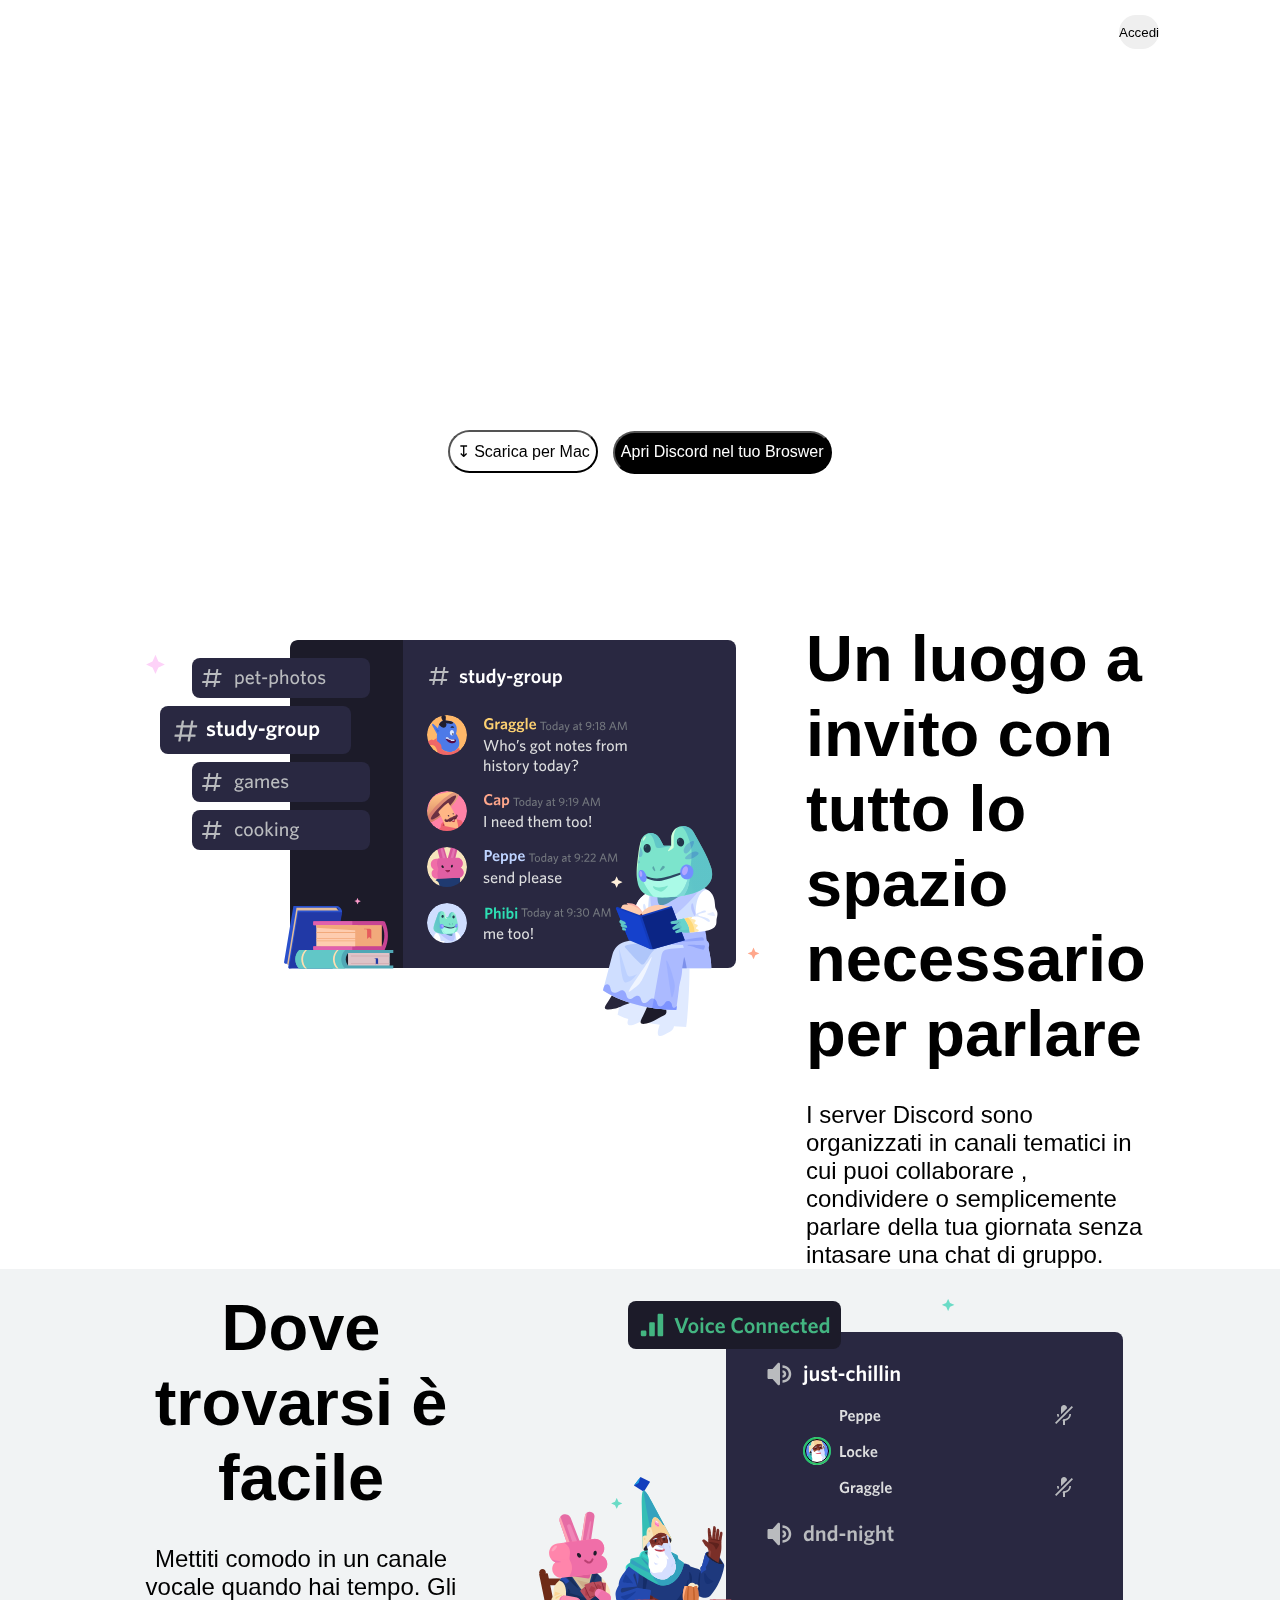
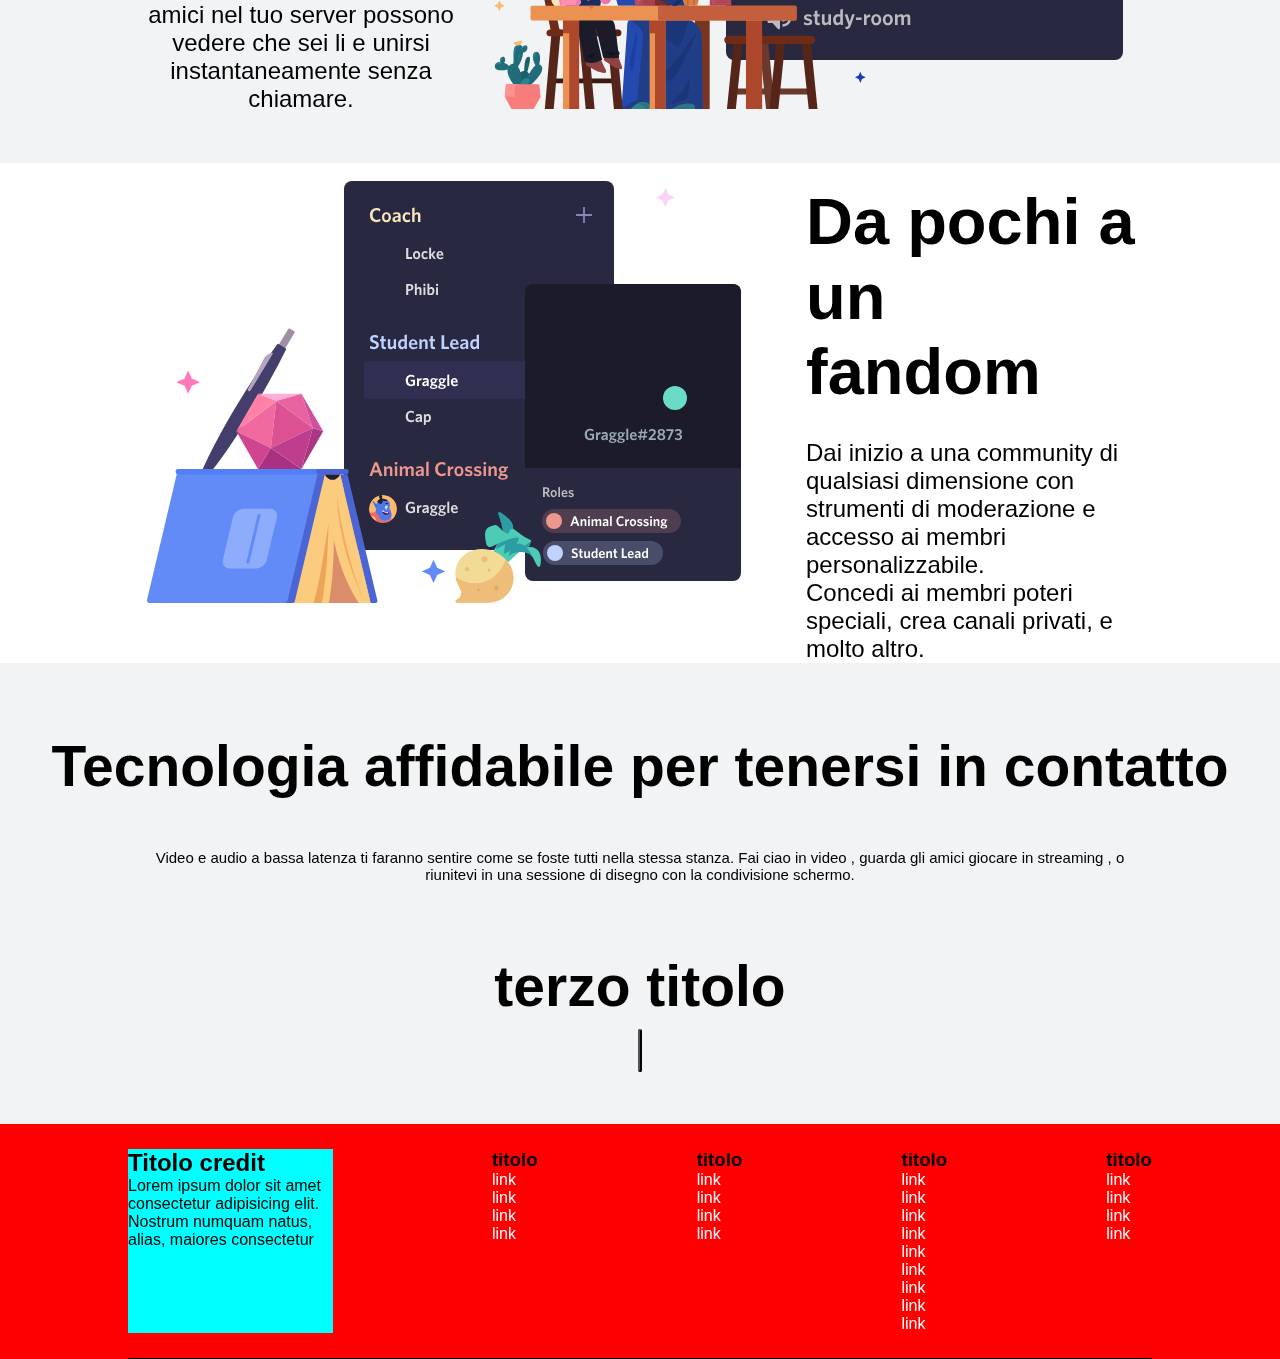
==== commit f135ab48: "modifica quarto blocco" ====
--- a/index.html
+++ b/index.html
@@ -75,7 +75,7 @@
     
         <main>
             <section class="flex-container">
-                <div class="flex-item img">
+                <div class=" img">
                     <svg class="immagine" width="678" height="440" viewBox="0 0 678 440" fill="none" xmlns="http://www.w3.org/2000/svg">
                         <rect x="181" y="40" width="427" height="328" rx="8" fill="#292841"/>
                         <path fill-rule="evenodd" clip-rule="evenodd" d="M304.887 85C304.575 85 304.34 84.7189 304.394 84.4126L305 81H301.595C301.284 81 301.049 80.7198 301.103 80.4138L301.278 79.4138C301.319 79.1746 301.527 79 301.77 79H305.35L306.41 73H303.005C302.694 73 302.459 72.7198 302.513 72.4138L302.688 71.4138C302.729 71.1746 302.937 71 303.18 71H306.76L307.397 67.4126C307.439 67.1739 307.647 67 307.889 67H308.873C309.185 67 309.42 67.2811 309.366 67.5874L308.76 71H314.76L315.397 67.4126C315.439 67.1739 315.647 67 315.889 67H316.873C317.185 67 317.42 67.2811 317.366 67.5874L316.76 71H320.165C320.476 71 320.711 71.2802 320.657 71.5862L320.482 72.5862C320.441 72.8254 320.233 73 319.99 73H316.41L315.35 79H318.755C319.066 79 319.301 79.2802 319.247 79.5862L319.072 80.5862C319.031 80.8254 318.823 81 318.58 81H315L314.363 84.5874C314.321 84.8261 314.113 85 313.871 85H312.887C312.575 85 312.34 84.7189 312.394 84.4126L313 81H307L306.363 84.5874C306.321 84.8261 306.113 85 305.871 85H304.887ZM308.41 73L307.35 79H313.35L314.41 73H308.41Z" fill="#B9BBBE"/>
@@ -477,44 +477,666 @@
                         </defs>
                         </svg>
                 </div>
-                <div class="flex-item capitolo ">
-                    <h2>
+                <div class=" capitolo ">
+                    <h2 class="titolo-cap">
                         Un luogo a invito
                         con tutto lo spazio necessario per parlare
                     </h2>
-                    <p>
+                    <p class="paragrafo-cap">
                         I server Discord sono organizzati in canali tematici in cui puoi collaborare , condividere o semplicemente parlare della tua giornata senza intasare una chat di gruppo.
                     </p>
                 </div>
             </section>
             <div class="grey-container">
                 <section class="flex-container">
-                    <div class="flex-item capitolo">
-        
+                    <div class=" capitolo">
+                        <h2 class="titolo-cap">
+                            Dove trovarsi &egrave;
+                            facile
+                        </h2>
+                        <p class="paragrafo-cap">
+                            Mettiti comodo in un canale vocale quando hai tempo.
+                            Gli amici nel tuo server possono vedere che sei li e unirsi instantaneamente senza chiamare.
+                        </p>
                     </div>
-                    <div class="flex-item img">
-        
+                    <div class= img">
+                        <svg class="immagine" width="678" height="440" viewBox="0 0 678 440" fill="none" xmlns="http://www.w3.org/2000/svg">
+                            <g clip-path="url(#clip0)">
+                            <rect x="252" y="63" width="397" height="328" rx="8" fill="#292841"/>
+                            <mask id="mask0" mask-type="alpha" maskUnits="userSpaceOnUse" x="365" y="292" width="28" height="28">
+                            <circle cx="379" cy="306" r="14" fill="#C4C4C4"/>
+                            </mask>
+                            <g mask="url(#mask0)">
+                            <circle cx="379" cy="306" r="14" fill="#CFDEFF"/>
+                            <path d="M394.647 324.788C394.381 324.132 393.942 323.56 393.376 323.134C392.81 322.709 392.139 322.445 391.435 322.371L389.964 322.216C387.855 314.615 388.921 312.889 382.693 311.184L377.652 311.006C377.652 311.006 372.529 311.092 370.645 313.614L373.28 322.252C373.28 322.252 372.201 327.985 372.692 330.891L379.258 330.044L382.104 339.252C392.833 337.66 397.831 332.687 397.831 332.687L394.647 324.788Z" fill="#CFDEFF"/>
+                            <path d="M371.847 311.687C378.996 318.383 385.456 322.959 384.369 312.395L371.847 311.687Z" fill="#B8C5FF"/>
+                            <path d="M375.356 312.477C381.58 315.402 383.196 316.506 382.788 312.99L375.356 312.477Z" fill="#5697B0"/>
+                            <path d="M388.79 317.395C388.032 314.201 387.463 312.824 384.275 311.67C385.133 313.678 385.506 317.819 385.506 317.819L388.79 317.395Z" fill="white"/>
+                            <path d="M378.165 301.962L377.937 300.196C377.86 299.62 377.602 299.083 377.2 298.664C376.798 298.244 376.273 297.962 375.701 297.861C375.073 297.751 374.426 297.866 373.874 298.186C373.321 298.505 372.899 299.009 372.681 299.609C371.88 301.784 370.628 305.283 369.765 308.226C368.391 312.916 374.608 314.001 380.718 313.534C386.827 313.068 387.402 310.392 386.557 306.519C386.015 304.103 385.328 301.636 384.9 300.103C384.769 299.675 384.516 299.295 384.172 299.008C383.829 298.721 383.409 298.541 382.965 298.488C382.466 298.43 381.963 298.54 381.534 298.799C381.105 299.059 380.775 299.454 380.595 299.922L379.908 301.737L378.165 301.962Z" fill="#7CE4CC"/>
+                            <path d="M385.737 308.374L385.303 308.223L383.078 308.994L380.814 309.286L376.891 308.503C376.891 308.503 374.734 305.168 374.891 308.877C375.014 311.439 376.102 312.91 376.765 313.584C378.081 313.644 379.401 313.62 380.715 313.511C381.706 313.456 382.689 313.291 383.644 313.018C384.305 312.081 385.371 310.355 385.737 308.374Z" fill="#AAFAE7"/>
+                            <path opacity="0.74" d="M374.827 308.563C374.323 307.154 373.411 304.188 373.789 301.952C374.168 299.716 374.668 297.879 375.701 297.861C375.073 297.751 374.426 297.866 373.874 298.186C373.321 298.505 372.899 299.009 372.681 299.609C371.88 301.784 370.628 305.283 369.765 308.226C368.533 312.414 373.375 313.722 378.795 313.621C377.619 313.428 376.125 312.193 374.827 308.563Z" fill="url(#paint0_linear)"/>
+                            <path d="M378.795 313.621L378.359 313.631L377.946 313.639L377.297 313.607L377.093 313.634L376.767 313.607C376.108 312.955 375.02 311.484 374.896 308.922C374.887 308.876 374.889 308.828 374.902 308.783C376.176 312.233 377.645 313.447 378.795 313.621Z" fill="#AAFAE7"/>
+                            <path d="M385.203 307.983L385.2 308.5C382.82 310.057 382.433 310.488 376.3 308.562L376.238 308.081L376.504 308.156C381.697 309.469 382.689 309.585 385.203 307.983Z" fill="#2C4661"/>
+                            <path d="M375.817 309.993C376.619 309.77 377.066 308.86 376.816 307.961C376.565 307.062 375.713 306.515 374.911 306.738C374.109 306.961 373.662 307.871 373.912 308.769C374.163 309.668 375.015 310.216 375.817 309.993Z" fill="#738EFF"/>
+                            <path d="M386.349 308.128C386.512 307.351 386.284 306.645 385.839 306.552C385.395 306.459 384.903 307.014 384.74 307.791C384.577 308.568 384.805 309.274 385.249 309.367C385.693 309.461 386.186 308.906 386.349 308.128Z" fill="#738EFF"/>
+                            <path opacity="0.41" d="M380.265 306.64C380.151 306.471 380.343 306.354 380.496 306.288C380.557 306.265 380.625 306.261 380.689 306.278C380.753 306.294 380.81 306.33 380.853 306.38L381.434 307.134C381.602 307.366 381.35 307.375 381.1 307.223C380.85 307.071 380.439 306.917 380.265 306.64Z" fill="#284E7A"/>
+                            <path opacity="0.41" d="M382.866 306.995L383.043 306.581C383.074 306.51 383.083 306.432 383.069 306.355C383.055 306.279 383.019 306.209 382.964 306.154L382.885 306.072C382.877 306.063 382.868 306.057 382.857 306.053C382.847 306.049 382.836 306.047 382.824 306.049C382.813 306.05 382.802 306.055 382.793 306.061C382.784 306.068 382.777 306.076 382.772 306.087C382.663 306.382 382.579 306.685 382.52 306.994C382.493 307.32 382.697 307.293 382.866 306.995Z" fill="#284E7A"/>
+                            <path d="M380.349 302.118L378.165 301.962L379.908 301.737L380.595 299.922C380.775 299.454 381.105 299.059 381.534 298.799C381.963 298.54 382.466 298.43 382.965 298.488L383.39 298.571C382.353 298.383 382.001 299.579 381.797 301.033C381.693 301.829 381.722 302.24 380.349 302.118Z" fill="#61C7C7"/>
+                            <path d="M384.423 301.786C384.427 301.231 384.061 300.779 383.607 300.777C383.153 300.774 382.783 301.221 382.779 301.776C382.776 302.331 383.141 302.783 383.595 302.786C384.049 302.788 384.42 302.341 384.423 301.786Z" fill="#21354A"/>
+                            <path d="M376.737 301.454C376.792 300.902 376.47 300.418 376.018 300.373C375.566 300.329 375.156 300.74 375.101 301.292C375.047 301.844 375.369 302.328 375.82 302.373C376.272 302.417 376.683 302.006 376.737 301.454Z" fill="#21354A"/>
+                            <path d="M373.28 322.252C374.226 322.268 375.431 322.158 376.507 322.112C376.487 321.682 376.525 321.251 376.618 320.831C376.783 320.126 377.035 319.444 377.369 318.801C376.508 318.728 375.463 318.655 374.607 318.628C374.429 314.392 372.199 312.102 370.969 313.273C370.386 313.827 370.032 314.579 369.976 315.381C369.944 316.03 370.011 317.08 369.972 317.315C369.865 318.089 369.319 318.321 369.988 319.754C370.333 320.469 369.686 322.233 373.28 322.252Z" fill="white"/>
+                            <path d="M376.229 298.023C377.106 298.577 377.327 299.93 377.397 300.473C377.467 301.016 377.593 301.99 377.625 302.239C377.657 302.488 377.737 302.57 378.568 302.946C379.399 303.322 379.052 302.953 378.674 302.518L378.165 301.962L377.937 300.196C377.872 299.714 377.68 299.258 377.38 298.876C377.079 298.494 376.682 298.199 376.229 298.023Z" fill="#D4FFDC"/>
+                            <path d="M383.949 301.123C384.264 301.244 384.335 301.971 384.022 301.689C383.71 301.407 383.516 300.972 383.949 301.123Z" fill="#335A70"/>
+                            <path d="M376.344 300.701C376.636 300.824 376.71 301.575 376.417 301.267C376.124 300.96 375.888 300.553 376.344 300.701Z" fill="#335A70"/>
+                            <path d="M376.28 309.049C376.581 308.89 376.605 308.345 376.334 307.833C376.063 307.32 375.6 307.033 375.299 307.192C374.998 307.351 374.973 307.896 375.244 308.409C375.515 308.921 375.979 309.208 376.28 309.049Z" fill="#B2A6FF"/>
+                            <path d="M386.329 307.51C386.329 307.145 386.186 306.848 386.01 306.848C385.833 306.848 385.69 307.144 385.69 307.51C385.689 307.876 385.832 308.172 386.009 308.172C386.185 308.172 386.329 307.876 386.329 307.51Z" fill="#B2A6FF"/>
+                            <path d="M384.027 299.226C384.515 299.623 384.654 300.342 384.106 299.837C383.557 299.332 383.436 298.75 384.027 299.226Z" fill="#D4FFDC"/>
+                            </g>
+                            <mask id="mask1" mask-type="alpha" maskUnits="userSpaceOnUse" x="329" y="292" width="28" height="28">
+                            <circle cx="343" cy="306" r="14" fill="#C4C4C4"/>
+                            </mask>
+                            <g mask="url(#mask1)">
+                            <circle cx="343" cy="306" r="14" fill="#FF82A6"/>
+                            <path d="M350.911 295.282L350.87 295.402L350.747 295.694L350.706 295.813L350.611 296.026C348.521 300.896 344.51 304.486 341.853 306.981C339.101 309.553 336.003 311.729 332.651 313.445C329.348 315.03 327.855 313.606 328.223 310.905L328.554 309.55L330.181 302.718L330.25 302.385C331.352 297.933 333.051 295.376 338.576 293.996L346.982 291.934L347.009 291.921C349.945 291.213 351.988 292.201 350.911 295.282Z" fill="url(#paint1_linear)"/>
+                            <path d="M350.045 291.959C347.378 292.404 342.385 295.612 337.432 300.326C332.479 305.04 328.695 310.243 328.354 312.798C328.823 314.16 330.258 314.584 332.651 313.445C336.003 311.729 339.101 309.553 341.853 306.981C344.51 304.486 348.521 300.896 350.612 296.026L350.706 295.813L350.747 295.694L350.87 295.402L350.911 295.282C351.551 293.476 351.121 292.394 350.045 291.959Z" fill="url(#paint2_linear)"/>
+                            <path d="M342.132 305.221C346.94 300.659 350.13 296.216 349.259 295.297C348.387 294.379 343.783 297.332 338.975 301.894C334.168 306.456 330.977 310.899 331.849 311.818C332.72 312.737 337.324 309.783 342.132 305.221Z" fill="#6B3143"/>
+                            <path d="M341.123 313.141L339.85 314.063C339.543 314.267 339.286 314.537 339.096 314.854C338.907 315.17 338.791 315.525 338.757 315.892L338.543 317.555L336.303 319.614C335.834 320.075 335.557 320.696 335.529 321.353L335.543 322.937C335.543 322.937 347.795 329.47 354.384 328.298C360.972 327.127 356.962 315.827 356.962 315.827C356.904 315.717 356.816 315.624 356.709 315.56C356.601 315.495 356.478 315.462 356.353 315.463L354.396 315.327L353.561 313.282C353.484 313.093 353.361 312.925 353.205 312.794C353.048 312.663 352.861 312.572 352.661 312.529L346.891 311.31L341.123 313.141Z" fill="#EF6270"/>
+                            <path d="M341.402 316.553C339.646 316.219 339.766 316.26 340.265 315.452C340.551 314.952 340.969 314.54 341.474 314.263L341.402 316.553Z" fill="#BD3C53"/>
+                            <path d="M344.091 300.314C343.88 300.086 342.111 301.35 340.152 303.172C338.193 304.994 336.781 306.647 336.992 306.875C339.347 310.463 340.917 313.872 341.402 316.553L350.975 318.429C350.458 309.928 346.484 304.116 344.091 300.314Z" fill="#FFB685"/>
+                            <path d="M347.734 307.872C347.653 307.57 347.421 307.369 347.214 307.424C347.007 307.479 346.905 307.769 346.985 308.071C347.066 308.373 347.298 308.573 347.505 308.518C347.712 308.463 347.814 308.174 347.734 307.872Z" fill="#543247"/>
+                            <path d="M344.59 309.655C344.74 309.438 344.631 309.104 344.347 308.907C344.063 308.71 343.712 308.726 343.562 308.943C343.412 309.159 343.521 309.494 343.805 309.69C344.089 309.887 344.44 309.871 344.59 309.655Z" fill="#543247"/>
+                            <path d="M346.561 312.6C347.363 312.207 348.099 311.813 348.444 311.909C348.79 312.005 348.638 312.643 348.26 313.359C347.881 314.075 347.99 313.757 347.113 313.523C346.236 313.289 345.946 312.901 346.561 312.6Z" fill="#C74153"/>
+                            <path d="M346.895 312.469L346.279 312.904C346.303 313.157 346.661 313.413 347.113 313.523C347.565 313.633 348.084 313.677 348.26 313.359L348.422 313.014C348.197 312.826 347.575 312.368 346.895 312.469Z" fill="#A82C3C"/>
+                            <path d="M348.112 311.906C347.575 312.091 347.056 312.323 346.561 312.6C346.213 312.77 346.239 312.957 346.397 313.144L348.241 312.307C348.348 312.255 348.217 312.054 348.112 311.906Z" fill="white"/>
+                            <path d="M350.436 309.408C350.45 309.368 350.423 309.315 350.437 309.275C350.405 309.005 350.291 308.751 350.109 308.55C349.926 308.348 349.686 308.207 349.421 308.148C349.485 308.206 349.535 308.277 349.568 308.357C349.601 308.437 349.615 308.523 349.609 308.609C349.603 308.695 349.577 308.778 349.534 308.853C349.491 308.928 349.432 308.992 349.36 309.04C349.103 309.187 348.815 309.272 348.519 309.286C348.134 309.329 347.763 309.456 347.432 309.659C347.102 309.861 346.819 310.133 346.605 310.456C345.247 310.391 344.774 311.253 343.811 311.725C343.552 311.859 343.272 311.952 342.984 311.998C342.037 312.163 341.88 311.776 341.858 311.256C340.812 312.1 341.468 313.304 342.278 313.603C342.756 313.834 343.396 313.719 344.066 313.192C345.727 313.605 346.315 313.383 347.273 311.82C348.855 312.205 349.872 311.574 349.951 310.11C350.084 310.043 350.198 309.943 350.283 309.821C350.367 309.698 350.42 309.556 350.436 309.408Z" fill="#6B3143"/>
+                            <path d="M347.273 311.82C348.855 312.205 349.872 311.575 349.951 310.11C350.084 310.043 350.198 309.944 350.283 309.821C350.367 309.698 350.42 309.557 350.436 309.408C350.45 309.368 350.423 309.315 350.437 309.275C350.41 309.137 350.366 309.002 350.307 308.875C350.326 309.095 350.261 309.315 350.127 309.491C349.993 309.667 349.798 309.787 349.58 309.828C349.105 310.889 348.145 311.094 347.041 310.872C347.041 310.872 345.802 312.607 344.087 312.22C342.881 313.209 341.59 313.078 341.318 312.117C341.293 312.436 341.374 312.754 341.547 313.023C341.72 313.291 341.977 313.495 342.278 313.603C342.756 313.834 343.396 313.719 344.066 313.192C345.727 313.605 346.315 313.383 347.273 311.82Z" fill="#5E2737"/>
+                            </g>
+                            <mask id="mask2" mask-type="alpha" maskUnits="userSpaceOnUse" x="329" y="204" width="28" height="28">
+                            <circle cx="343" cy="218" r="14" fill="#C4C4C4"/>
+                            </mask>
+                            <g mask="url(#mask2)">
+                            <circle cx="343" cy="218" r="14" fill="#FFB869"/>
+                            <path d="M335.816 222.572C337.449 228.254 344.023 232.19 349.296 228.477C354.569 224.763 349.333 217.15 349.333 217.15C349.333 217.15 352.192 209.946 345.025 208.238C337.858 206.53 336.075 209.649 335.816 222.572Z" fill="#4D7AE8"/>
+                            <path d="M346.436 218.413C345.636 218.413 344.988 217.548 344.988 216.482C344.988 215.415 345.636 214.551 346.436 214.551C347.236 214.551 347.885 215.415 347.885 216.482C347.885 217.548 347.236 218.413 346.436 218.413Z" fill="#DBE7FF"/>
+                            <path d="M347.057 217.948C346.853 217.934 346.709 217.608 346.735 217.219C346.761 216.83 346.949 216.526 347.153 216.54C347.358 216.554 347.502 216.881 347.476 217.27C347.449 217.658 347.262 217.962 347.057 217.948Z" fill="#201E2F"/>
+                            <path d="M348.107 212.88C348.011 212.591 347.827 212.34 347.58 212.163C347.333 211.985 347.038 211.889 346.733 211.889C346.429 211.889 346.133 211.985 345.886 212.163C345.64 212.34 345.455 212.591 345.359 212.88H348.107Z" fill="#201E2F"/>
+                            <path d="M347.959 221.087C346.548 221.458 345.025 221.124 343.763 219.75C343.598 219.562 343.366 219.445 343.117 219.424C342.867 219.403 342.619 219.48 342.426 219.638C342.214 219.782 342.069 220.003 342.02 220.253C341.971 220.504 342.024 220.763 342.166 220.975C344.097 224.132 347.105 224.615 348.962 222.832C349.089 222.718 349.184 222.571 349.236 222.408C349.288 222.245 349.296 222.071 349.259 221.904C349.233 221.762 349.178 221.626 349.097 221.507C349.016 221.387 348.911 221.286 348.789 221.209C348.667 221.132 348.53 221.081 348.387 221.06C348.244 221.039 348.098 221.048 347.959 221.087Z" fill="#590942"/>
+                            <path d="M346.882 221.235C347.246 221.238 347.609 221.188 347.959 221.087H348.293V222.015C348.293 222.015 347.736 222.424 345.656 222.201V221.681L342.017 220.455C342.019 220.302 342.056 220.152 342.127 220.016C342.198 219.881 342.301 219.764 342.426 219.676C342.426 219.666 342.43 219.656 342.437 219.649C342.443 219.642 342.453 219.638 342.463 219.638C342.615 219.534 342.798 219.482 342.983 219.49C343.02 219.453 343.094 219.49 343.131 219.49H343.465C343.503 219.527 343.54 219.527 343.54 219.564C343.54 219.601 343.614 219.564 343.614 219.601L343.763 219.713C343.982 219.965 344.232 220.189 344.505 220.381L345.025 220.715C345.267 220.864 345.53 220.977 345.805 221.05C346.152 221.169 346.515 221.232 346.882 221.235Z" fill="#DBE7FF"/>
+                            <path d="M342.426 219.638C342.426 219.629 342.43 219.619 342.437 219.612C342.443 219.605 342.453 219.601 342.463 219.601C342.615 219.497 342.798 219.445 342.983 219.453C343.02 219.416 343.094 219.453 343.131 219.453H343.465C343.503 219.49 343.54 219.49 343.54 219.527C343.54 219.564 343.614 219.527 343.614 219.564L343.763 219.676C343.879 219.83 344.017 219.967 344.171 220.084L343.131 220.715L342.017 220.344C342.03 220.204 342.073 220.068 342.143 219.946C342.214 219.824 342.31 219.719 342.426 219.638Z" fill="#B5CDFF"/>
+                            <path d="M337.338 210.837C338.675 207.866 341.015 207.272 345.025 208.238C345.833 208.418 346.609 208.719 347.328 209.129C347.55 210.317 345.731 210.689 342.351 209.612C343.465 211.617 341.163 215.182 337.338 210.837Z" fill="#201E2F"/>
+                            <path d="M342.017 208.126L342.203 205.675C342.219 205.452 342.188 205.227 342.11 205.017C342.031 204.806 341.909 204.615 341.75 204.457C341.592 204.298 341.401 204.176 341.19 204.098C340.98 204.019 340.755 203.988 340.532 204.004C340.28 204.019 340.035 204.094 339.818 204.224C339.602 204.353 339.42 204.534 339.289 204.749C339.157 204.965 339.08 205.209 339.064 205.461C339.047 205.713 339.092 205.965 339.195 206.195L340.309 208.721L342.017 208.126Z" fill="#201E2F"/>
+                            <path d="M332.362 221.235L333.476 221.644L335.815 220.121V222.015L337.747 223.538C338.152 223.871 338.486 224.283 338.729 224.749C338.971 225.215 339.117 225.725 339.158 226.249L339.232 227.771C342.054 230.111 345.916 230.853 349.296 228.477C349.845 228.11 350.334 227.659 350.744 227.14L351.895 227.548C351.895 227.548 349.556 237.389 345.656 239.172C341.757 240.954 339.046 239.172 339.046 239.172C334.961 225.283 336.15 222.684 326.049 226.694L325.566 223.872L332.362 221.235Z" fill="#EF6767"/>
+                            <path d="M340.457 216.816L333.105 209.946L332.436 210.8L338.118 221.384L340.457 216.816Z" fill="#4D7AE8"/>
+                            <path d="M337.784 215.256L334.887 213.214L337.115 217.225L336.707 215.665L337.784 215.256Z" fill="#3366E0"/>
+                            </g>
+                            <mask id="mask3" mask-type="alpha" maskUnits="userSpaceOnUse" x="328" y="132" width="28" height="28">
+                            <circle cx="342" cy="146" r="14" fill="#C4C4C4"/>
+                            </mask>
+                            <g mask="url(#mask3)">
+                            <circle cx="342" cy="146" r="14" fill="#F7E5BC"/>
+                            <path d="M358.1 154.763L356.197 159.152C356.049 159.498 355.832 159.811 355.56 160.072C355.288 160.333 354.966 160.537 354.614 160.672C354.262 160.807 353.886 160.869 353.509 160.856C353.132 160.843 352.762 160.755 352.42 160.596L345.31 157.36L348.851 151.777L353.184 154.194L353.823 152.305C356.059 153.194 357.253 153.972 358.1 154.763Z" fill="#F7E5BC"/>
+                            <path d="M349.837 152.638C352.698 153.111 352.962 153.708 353.725 155.208L350.656 154.86L349.837 152.638Z" fill="#F7E5BC"/>
+                            <path d="M336.366 128.85C335.798 129.027 335.317 129.414 335.023 129.932C334.729 130.451 334.644 131.062 334.783 131.641L337.63 143.265L342.727 142.209L339.297 130.433C339.211 130.135 339.066 129.857 338.872 129.615C338.677 129.374 338.437 129.174 338.164 129.026C337.891 128.879 337.592 128.787 337.283 128.757C336.974 128.727 336.663 128.758 336.366 128.85Z" fill="#D6569B"/>
+                            <path d="M339.199 140.543L341.213 140.459L339.075 133.46C339.045 133.36 338.995 133.266 338.928 133.186C338.86 133.105 338.777 133.04 338.683 132.993C338.59 132.946 338.487 132.919 338.382 132.913C338.278 132.907 338.173 132.924 338.075 132.96C337.902 133.026 337.76 133.153 337.676 133.317C337.591 133.481 337.57 133.67 337.616 133.849L339.199 140.543Z" fill="#E374B0"/>
+                            <path d="M348.157 128.794C348.728 128.966 349.212 129.348 349.511 129.864C349.811 130.38 349.902 130.991 349.768 131.572L347.046 143.209L341.935 142.223L345.24 130.405C345.323 130.106 345.465 129.827 345.658 129.583C345.85 129.34 346.089 129.137 346.36 128.987C346.632 128.837 346.931 128.743 347.239 128.71C347.548 128.676 347.859 128.705 348.157 128.794Z" fill="#D6569B"/>
+                            <path d="M346.226 140.515L344.227 140.445L346.282 133.419C346.311 133.318 346.361 133.225 346.429 133.145C346.496 133.065 346.58 133 346.674 132.954C346.768 132.908 346.871 132.882 346.976 132.879C347.08 132.875 347.185 132.893 347.282 132.932C347.454 132.995 347.597 133.119 347.684 133.28C347.771 133.442 347.796 133.629 347.754 133.807L346.226 140.515Z" fill="#E374B0"/>
+                            <path d="M351.934 157.457L351.101 160.096L350.99 160.429L349.962 163.651H330.853C330.673 162.943 330.895 162.804 331.381 162.012C331.867 161.221 331.617 161.429 331.687 159.513C331.742 158.166 332.228 156.916 333.964 155.36C334.492 154.902 334.617 154.722 335.158 154.222L335.325 154.069L335.408 153.985L335.519 153.902L348.573 151.847L351.198 156.221L351.934 157.457Z" fill="#F7E5BC"/>
+                            <path d="M351.101 160.096C351.018 161.36 350.906 162.554 350.768 163.651H336.728C336.741 163.082 336.755 162.373 336.783 161.512C336.781 161.42 336.785 161.327 336.797 161.235V160.165C336.7 157.624 335.978 155.888 333.964 155.36C334.339 154.985 334.728 154.61 335.158 154.222L335.325 154.069L335.519 153.902L348.573 151.847C349.601 152.222 350.281 152.486 351.059 153.277C351.142 154.277 351.184 155.263 351.198 156.221C351.212 157.568 351.17 158.86 351.101 160.096Z" fill="#1F3A70"/>
+                            <path d="M349.848 146.35L334.697 146.956C332.703 147.036 331.151 148.717 331.231 150.711L331.231 150.717C331.311 152.711 332.992 154.263 334.986 154.183L350.137 153.577C352.131 153.497 353.683 151.816 353.604 149.822L353.603 149.817C353.524 147.822 351.842 146.271 349.848 146.35Z" fill="#F06EA8"/>
+                            <path d="M349.057 139.633L334.336 140.25C332.228 140.339 330.592 142.119 330.68 144.226L330.685 144.352C330.774 146.459 332.553 148.096 334.661 148.008L349.382 147.391C351.489 147.302 353.126 145.523 353.038 143.415L353.033 143.289C352.944 141.182 351.164 139.545 349.057 139.633Z" fill="#F06EA8"/>
+                            <path d="M350.087 153.458C352.031 153.374 353.628 151.805 353.628 149.861C353.635 149.154 353.433 148.461 353.047 147.868C352.662 147.275 352.111 146.809 351.462 146.528C351.95 146.156 352.342 145.671 352.603 145.115C352.864 144.559 352.987 143.948 352.962 143.334V143.209C352.94 142.707 352.82 142.215 352.608 141.76C352.396 141.304 352.097 140.895 351.726 140.556C351.356 140.217 350.923 139.954 350.451 139.783C349.979 139.611 349.478 139.534 348.976 139.557L335.839 140.112C334.658 142.376 334.825 144.806 335.7 146.556C335.828 146.821 335.9 147.109 335.911 147.403C335.923 147.696 335.875 147.99 335.769 148.264C334.506 151.625 336.172 154.055 336.172 154.055L350.087 153.458Z" fill="#E05FA3"/>
+                            <path d="M339.479 146.65C339.812 146.432 339.831 145.869 339.52 145.395C339.21 144.92 338.687 144.712 338.353 144.93C338.02 145.148 338.001 145.71 338.312 146.185C338.623 146.66 339.145 146.868 339.479 146.65Z" fill="#1B1926"/>
+                            <path d="M346.059 145.613C346.203 145.096 346.033 144.596 345.678 144.497C345.324 144.398 344.919 144.737 344.775 145.254C344.63 145.771 344.801 146.271 345.155 146.37C345.51 146.469 345.914 146.13 346.059 145.613Z" fill="#1B1926"/>
+                            <path d="M340.935 148.32C341.852 149.875 343.199 150.236 344.102 148.222C344.112 148.204 344.118 148.184 344.117 148.163C344.117 148.142 344.11 148.121 344.099 148.104C344.087 148.087 344.071 148.073 344.052 148.064C344.032 148.056 344.011 148.053 343.991 148.056L341.033 148.139C341.013 148.141 340.993 148.148 340.977 148.16C340.96 148.171 340.946 148.186 340.937 148.204C340.927 148.222 340.922 148.241 340.922 148.262C340.922 148.282 340.926 148.302 340.935 148.32Z" fill="#751B40"/>
+                            <path d="M342.782 148.097L341.033 148.139C341.013 148.141 340.993 148.148 340.977 148.16C340.96 148.171 340.946 148.186 340.937 148.204C340.927 148.222 340.922 148.241 340.922 148.261C340.922 148.282 340.926 148.302 340.935 148.319C341.727 149.653 342.824 150.111 343.699 148.944C343.482 148.579 343.163 148.285 342.782 148.097Z" fill="#9C2455"/>
+                            </g>
+                            <path d="M333.356 98.096C333.356 97.194 332.652 96.556 331.794 96.556C330.914 96.556 330.21 97.194 330.21 98.096C330.21 98.976 330.914 99.592 331.794 99.592C332.652 99.592 333.356 98.976 333.356 98.096ZM333.092 112.814V101.374H330.452V112.594C330.452 113.518 330.012 113.848 329.286 113.848C328.978 113.848 328.67 113.826 328.428 113.76L328.78 115.916C328.956 115.982 329.418 116.004 329.814 116.004C331.772 116.004 333.092 115.102 333.092 112.814ZM335.862 101.374V109.008C335.862 111.01 336.896 112.22 338.898 112.22C340.306 112.22 341.45 111.45 342.44 110.504L342.682 112H344.926V101.374H342.286V108.546C341.516 109.338 340.68 109.866 339.866 109.866C338.898 109.866 338.502 109.25 338.502 108.326V101.374H335.862ZM355.491 108.876C355.491 106.874 354.413 106.126 351.663 105.422C350.079 105.004 349.683 104.674 349.683 104.102C349.683 103.53 350.167 103.134 351.157 103.134C352.213 103.134 353.467 103.508 354.523 104.102L354.875 101.902C353.819 101.44 352.543 101.154 351.157 101.154C348.693 101.154 347.241 102.452 347.241 104.3C347.241 106.236 348.319 106.984 350.893 107.644C352.587 108.062 353.049 108.37 353.049 109.118C353.049 109.822 352.433 110.24 351.289 110.24C349.969 110.24 348.561 109.734 347.417 108.986L347.065 111.186C348.077 111.736 349.661 112.22 351.201 112.22C353.995 112.22 355.491 110.966 355.491 108.876ZM363.261 112L362.931 109.778C362.689 109.844 362.403 109.866 362.095 109.866C361.083 109.866 360.709 109.404 360.709 108.546V103.53H363.195L362.865 101.374H360.709V97.612L358.091 98.008V101.374H356.595V103.53H358.091V108.986C358.091 111.406 359.499 112.176 361.589 112.176C362.359 112.176 362.843 112.088 363.261 112ZM370.365 106.94V104.388H364.645V106.94H370.365ZM380.739 111.186L380.387 108.92C379.419 109.668 378.517 109.932 377.593 109.932C376.053 109.932 374.843 108.876 374.843 106.676C374.843 104.564 375.943 103.442 377.505 103.442C378.561 103.442 379.397 103.794 380.255 104.432L380.629 102.056C379.859 101.572 378.759 101.154 377.373 101.154C374.491 101.154 372.181 103.046 372.181 106.742C372.181 110.218 374.271 112.198 377.219 112.198C378.627 112.198 379.727 111.868 380.739 111.186ZM391.914 112V104.344C391.914 102.364 390.858 101.154 388.878 101.154C387.47 101.154 386.37 101.902 385.49 102.716V96.116L382.85 96.534V112H385.49V104.828C386.26 104.014 387.096 103.486 387.91 103.486C388.878 103.486 389.274 104.124 389.274 105.048V112H391.914ZM397.573 98.096C397.573 97.194 396.869 96.556 396.011 96.556C395.131 96.556 394.427 97.194 394.427 98.096C394.427 98.976 395.131 99.592 396.011 99.592C396.869 99.592 397.573 98.976 397.573 98.096ZM397.309 112V101.374H394.669V112H397.309ZM402.852 112V96.116L400.212 96.534V112H402.852ZM408.395 112V96.116L405.755 96.534V112H408.395ZM414.202 98.096C414.202 97.194 413.498 96.556 412.64 96.556C411.76 96.556 411.056 97.194 411.056 98.096C411.056 98.976 411.76 99.592 412.64 99.592C413.498 99.592 414.202 98.976 414.202 98.096ZM413.938 112V101.374H411.298V112H413.938ZM425.795 112V104.344C425.795 102.364 424.739 101.154 422.759 101.154C421.329 101.154 420.207 101.924 419.217 102.87L418.975 101.374H416.731V112H419.371V104.828C420.141 104.014 420.977 103.486 421.791 103.486C422.759 103.486 423.155 104.124 423.155 105.048V112H425.795Z" fill="white"/>
+                            <path d="M332.476 266.83C332.476 264.498 333.466 263.376 334.852 263.376C335.754 263.376 336.26 263.53 336.92 263.838V268.392C336.216 269.294 335.468 269.866 334.5 269.866C333.334 269.866 332.476 268.898 332.476 266.83ZM329.814 266.984C329.814 270.57 331.596 272.22 333.818 272.22C335.292 272.22 336.326 271.428 337.074 270.526L337.294 272H339.56V256.116L336.92 256.534V261.66C336.282 261.44 335.468 261.264 334.456 261.264C331.992 261.264 329.814 263.024 329.814 266.984ZM351.308 272V264.344C351.308 262.364 350.252 261.154 348.272 261.154C346.842 261.154 345.72 261.924 344.73 262.87L344.488 261.374H342.244V272H344.884V264.828C345.654 264.014 346.49 263.486 347.304 263.486C348.272 263.486 348.668 264.124 348.668 265.048V272H351.308ZM356.087 266.83C356.087 264.498 357.077 263.376 358.463 263.376C359.365 263.376 359.871 263.53 360.531 263.838V268.392C359.827 269.294 359.079 269.866 358.111 269.866C356.945 269.866 356.087 268.898 356.087 266.83ZM353.425 266.984C353.425 270.57 355.207 272.22 357.429 272.22C358.903 272.22 359.937 271.428 360.685 270.526L360.905 272H363.171V256.116L360.531 256.534V261.66C359.893 261.44 359.079 261.264 358.067 261.264C355.603 261.264 353.425 263.024 353.425 266.984ZM371.268 266.94V264.388H365.548V266.94H371.268ZM382.697 272V264.344C382.697 262.364 381.641 261.154 379.661 261.154C378.231 261.154 377.109 261.924 376.119 262.87L375.877 261.374H373.633V272H376.273V264.828C377.043 264.014 377.879 263.486 378.693 263.486C379.661 263.486 380.057 264.124 380.057 265.048V272H382.697ZM388.356 258.096C388.356 257.194 387.652 256.556 386.794 256.556C385.914 256.556 385.21 257.194 385.21 258.096C385.21 258.976 385.914 259.592 386.794 259.592C387.652 259.592 388.356 258.976 388.356 258.096ZM388.092 272V261.374H385.452V272H388.092ZM396.649 264.828C396.649 265.994 395.945 266.852 394.779 266.852C393.635 266.852 392.931 266.016 392.931 264.916C392.931 263.75 393.613 262.848 394.779 262.848C395.901 262.848 396.649 263.706 396.649 264.828ZM400.411 272.44C400.411 270.812 399.047 270.13 396.869 269.822L395.505 269.69C393.855 269.448 393.525 269.36 393.525 269.008C393.525 268.832 393.701 268.634 393.965 268.436C394.229 268.48 394.515 268.502 394.823 268.502C397.111 268.502 399.069 267.138 399.069 264.85C399.069 264.366 398.981 263.882 398.783 263.464L400.719 263.332L400.367 261.22L397.771 262.144C397.001 261.506 395.989 261.154 394.757 261.154C392.381 261.154 390.489 262.584 390.489 264.916C390.489 266.324 391.237 267.424 392.491 268.018C391.611 268.546 391.149 269.118 391.149 269.712C391.149 270.13 391.347 270.526 391.765 270.856C390.445 271.604 389.763 272.374 389.763 273.364C389.763 275.124 391.941 276.004 394.823 276.004C397.903 276.004 400.411 274.728 400.411 272.44ZM394.999 274.442C392.997 274.442 392.051 273.87 392.051 273.078C392.051 272.528 392.403 272.022 393.173 271.472C393.701 271.582 394.031 271.648 394.757 271.736L396.187 271.912C397.507 272.11 397.969 272.44 397.969 273.012C397.969 273.804 396.891 274.442 394.999 274.442ZM411.357 272V264.344C411.357 262.364 410.301 261.154 408.321 261.154C406.913 261.154 405.813 261.902 404.933 262.716V256.116L402.293 256.534V272H404.933V264.828C405.703 264.014 406.539 263.486 407.353 263.486C408.321 263.486 408.717 264.124 408.717 265.048V272H411.357ZM419.722 272L419.392 269.778C419.15 269.844 418.864 269.866 418.556 269.866C417.544 269.866 417.17 269.404 417.17 268.546V263.53H419.656L419.326 261.374H417.17V257.612L414.552 258.008V261.374H413.056V263.53H414.552V268.986C414.552 271.406 415.96 272.176 418.05 272.176C418.82 272.176 419.304 272.088 419.722 272Z" fill="#B9BBBE"/>
+                            <path d="M338.218 352.876C338.218 350.874 337.14 350.126 334.39 349.422C332.806 349.004 332.41 348.674 332.41 348.102C332.41 347.53 332.894 347.134 333.884 347.134C334.94 347.134 336.194 347.508 337.25 348.102L337.602 345.902C336.546 345.44 335.27 345.154 333.884 345.154C331.42 345.154 329.968 346.452 329.968 348.3C329.968 350.236 331.046 350.984 333.62 351.644C335.314 352.062 335.776 352.37 335.776 353.118C335.776 353.822 335.16 354.24 334.016 354.24C332.696 354.24 331.288 353.734 330.144 352.986L329.792 355.186C330.804 355.736 332.388 356.22 333.928 356.22C336.722 356.22 338.218 354.966 338.218 352.876ZM345.988 356L345.658 353.778C345.416 353.844 345.13 353.866 344.822 353.866C343.81 353.866 343.436 353.404 343.436 352.546V347.53H345.922L345.592 345.374H343.436V341.612L340.818 342.008V345.374H339.322V347.53H340.818V352.986C340.818 355.406 342.226 356.176 344.316 356.176C345.086 356.176 345.57 356.088 345.988 356ZM347.915 345.374V353.008C347.915 355.01 348.949 356.22 350.951 356.22C352.359 356.22 353.503 355.45 354.493 354.504L354.735 356H356.979V345.374H354.339V352.546C353.569 353.338 352.733 353.866 351.919 353.866C350.951 353.866 350.555 353.25 350.555 352.326V345.374H347.915ZM361.802 350.83C361.802 348.498 362.792 347.376 364.178 347.376C365.08 347.376 365.586 347.53 366.246 347.838V352.392C365.542 353.294 364.794 353.866 363.826 353.866C362.66 353.866 361.802 352.898 361.802 350.83ZM359.14 350.984C359.14 354.57 360.922 356.22 363.144 356.22C364.618 356.22 365.652 355.428 366.4 354.526L366.62 356H368.886V340.116L366.246 340.534V345.66C365.608 345.44 364.794 345.264 363.782 345.264C361.318 345.264 359.14 347.024 359.14 350.984ZM372.693 360.004C374.607 360.004 375.839 359.234 376.741 356.682L380.811 345.374H378.149L375.773 352.854L373.353 345.22L370.603 345.572L374.453 355.978L374.365 356.286C374.013 357.43 373.309 357.826 372.429 357.826C371.967 357.826 371.593 357.76 371.263 357.672L371.615 359.894C371.857 359.96 372.121 360.004 372.693 360.004ZM387.639 350.94V348.388H381.919V350.94H387.639ZM396.406 347.772L395.988 345.154C394.338 345.242 393.282 346.276 392.578 347.508L392.248 345.374H390.004V356H392.644V349.906C393.414 348.762 394.756 347.882 396.406 347.772ZM407.263 350.676C407.263 347.222 405.151 345.154 402.247 345.154C399.365 345.154 397.253 347.244 397.253 350.698C397.253 354.152 399.343 356.22 402.225 356.22C405.129 356.22 407.263 354.13 407.263 350.676ZM404.689 350.698C404.689 352.678 403.853 354.064 402.225 354.064C400.685 354.064 399.827 352.634 399.827 350.676C399.827 348.718 400.663 347.31 402.225 347.31C403.809 347.31 404.689 348.74 404.689 350.698ZM418.865 350.676C418.865 347.222 416.753 345.154 413.849 345.154C410.966 345.154 408.855 347.244 408.855 350.698C408.855 354.152 410.945 356.22 413.827 356.22C416.731 356.22 418.865 354.13 418.865 350.676ZM416.291 350.698C416.291 352.678 415.455 354.064 413.827 354.064C412.287 354.064 411.429 352.634 411.429 350.676C411.429 348.718 412.265 347.31 413.827 347.31C415.411 347.31 416.291 348.74 416.291 350.698ZM436.252 356V348.344C436.252 346.364 435.262 345.154 433.26 345.154C431.83 345.154 430.664 345.924 429.718 346.87C429.322 345.836 428.508 345.154 426.99 345.154C425.56 345.154 424.482 345.924 423.492 346.87L423.25 345.374H421.006V356H423.646V348.806C424.416 348.014 425.186 347.486 426 347.486C426.968 347.486 427.32 348.124 427.32 349.048V356H429.96V348.806C430.73 348.014 431.5 347.486 432.314 347.486C433.282 347.486 433.612 348.124 433.612 349.048V356H436.252Z" fill="#B9BBBE"/>
+                            <path fill-rule="evenodd" clip-rule="evenodd" d="M305.229 93.8488C304.761 93.6563 304.224 93.7626 303.866 94.1201L298.5 100.003H294.75C294.062 100.003 293.5 100.566 293.5 101.253V108.753C293.5 109.44 294.062 110.003 294.75 110.003H298.5L303.866 115.888C304.224 116.245 304.761 116.353 305.229 116.159C305.696 115.965 306 115.509 306 115.003V95.0026C306 94.4988 305.696 94.0401 305.229 93.8488ZM308.5 96.2524V98.7524C311.946 98.7524 314.75 101.557 314.75 105.002C314.75 108.449 311.946 111.252 308.5 111.252V113.752C313.325 113.752 317.25 109.829 317.25 105.002C317.25 100.179 313.325 96.2524 308.5 96.2524ZM308.5 101.252C310.567 101.252 312.25 102.936 312.25 105.002C312.25 107.071 310.567 108.752 308.5 108.752V106.252C309.189 106.252 309.75 105.691 309.75 105.002C309.75 104.314 309.189 103.752 308.5 103.752V101.252Z" fill="#B9BBBE"/>
+                            <path fill-rule="evenodd" clip-rule="evenodd" d="M305.229 253.849C304.761 253.656 304.224 253.763 303.866 254.12L298.5 260.003H294.75C294.062 260.003 293.5 260.566 293.5 261.253V268.753C293.5 269.44 294.062 270.003 294.75 270.003H298.5L303.866 275.888C304.224 276.245 304.761 276.353 305.229 276.159C305.696 275.965 306 275.509 306 275.003V255.003C306 254.499 305.696 254.04 305.229 253.849ZM308.5 256.252V258.752C311.946 258.752 314.75 261.557 314.75 265.002C314.75 268.449 311.946 271.252 308.5 271.252V273.752C313.325 273.752 317.25 269.829 317.25 265.002C317.25 260.179 313.325 256.252 308.5 256.252ZM308.5 261.252C310.567 261.252 312.25 262.936 312.25 265.002C312.25 267.071 310.567 268.752 308.5 268.752V266.252C309.189 266.252 309.75 265.691 309.75 265.002C309.75 264.314 309.189 263.752 308.5 263.752V261.252Z" fill="#B9BBBE"/>
+                            <path fill-rule="evenodd" clip-rule="evenodd" d="M305.229 337.849C304.761 337.656 304.224 337.763 303.866 338.12L298.5 344.003H294.75C294.062 344.003 293.5 344.566 293.5 345.253V352.753C293.5 353.44 294.062 354.003 294.75 354.003H298.5L303.866 359.888C304.224 360.245 304.761 360.353 305.229 360.159C305.696 359.965 306 359.509 306 359.003V339.003C306 338.499 305.696 338.04 305.229 337.849ZM308.5 340.252V342.752C311.946 342.752 314.75 345.557 314.75 349.002C314.75 352.449 311.946 355.252 308.5 355.252V357.752C313.325 357.752 317.25 353.829 317.25 349.002C317.25 344.179 313.325 340.252 308.5 340.252ZM308.5 345.252C310.567 345.252 312.25 346.936 312.25 349.002C312.25 351.071 310.567 352.752 308.5 352.752V350.252C309.189 350.252 309.75 349.691 309.75 349.002C309.75 348.314 309.189 347.752 308.5 347.752V345.252Z" fill="#B9BBBE"/>
+                            <path d="M366.168 152H368.28V147.936H369.224C371.752 147.936 373.448 146.736 373.448 144.352C373.448 142.128 371.928 140.96 369.4 140.96H366.168V152ZM371.368 144.4C371.368 145.664 370.568 146.224 369.208 146.224H368.28V142.656H369.288C370.648 142.656 371.368 143.248 371.368 144.4ZM377.532 145.44C378.46 145.44 378.94 146.112 379.068 147.312H375.98C376.124 146.064 376.764 145.44 377.532 145.44ZM380.924 151.216L380.7 149.712C379.852 150.304 379.036 150.672 378.044 150.672C376.86 150.672 376.044 150.016 375.964 148.512H380.924C380.924 148.4 380.94 148.208 380.94 148.048C380.94 145.856 379.9 144.112 377.58 144.112C375.564 144.112 374.06 145.632 374.06 148.144C374.06 150.928 375.676 152.16 377.836 152.16C379.084 152.16 380.092 151.792 380.924 151.216ZM387.644 148.032C387.644 149.728 386.892 150.544 385.9 150.544C385.244 150.544 384.876 150.432 384.412 150.208V146.896C384.924 146.24 385.468 145.808 386.156 145.808C387.02 145.808 387.644 146.544 387.644 148.032ZM389.58 147.92C389.58 145.328 388.284 144.112 386.668 144.112C385.596 144.112 384.844 144.704 384.3 145.328L384.124 144.272H382.492V154.976L384.412 154.688V151.776C384.876 151.952 385.468 152.08 386.204 152.08C387.98 152.08 389.58 150.8 389.58 147.92ZM396.3 148.032C396.3 149.728 395.548 150.544 394.556 150.544C393.9 150.544 393.532 150.432 393.068 150.208V146.896C393.58 146.24 394.124 145.808 394.812 145.808C395.676 145.808 396.3 146.544 396.3 148.032ZM398.236 147.92C398.236 145.328 396.94 144.112 395.324 144.112C394.252 144.112 393.5 144.704 392.956 145.328L392.78 144.272H391.148V154.976L393.068 154.688V151.776C393.532 151.952 394.124 152.08 394.86 152.08C396.636 152.08 398.236 150.8 398.236 147.92ZM402.876 145.44C403.804 145.44 404.284 146.112 404.412 147.312H401.324C401.468 146.064 402.108 145.44 402.876 145.44ZM406.268 151.216L406.044 149.712C405.196 150.304 404.38 150.672 403.388 150.672C402.204 150.672 401.388 150.016 401.308 148.512H406.268C406.268 148.4 406.284 148.208 406.284 148.048C406.284 145.856 405.244 144.112 402.924 144.112C400.908 144.112 399.404 145.632 399.404 148.144C399.404 150.928 401.02 152.16 403.18 152.16C404.428 152.16 405.436 151.792 406.268 151.216Z" fill="#DCDDDE"/>
+                            <path d="M584.7 145H583C583 146.19 583.34 147.3 583.9 148.28L585.13 147.05C584.86 146.43 584.7 145.74 584.7 145Z" fill="#B9BBBE"/>
+                            <path d="M587.01 145.085C587.015 145.112 587.02 145.14 587.02 145.17L593 139.18V139C593 137.34 591.66 136 590 136C588.34 136 587 137.34 587 139V145C587 145.03 587.005 145.058 587.01 145.085Z" fill="#B9BBBE"/>
+                            <path d="M589.724 150.093L588.963 150.853L588.253 151.569C588.498 151.633 588.747 151.684 589 151.72V156H591V151.72C594.28 151.23 597 148.41 597 145H595.3C595.3 148 592.76 150.1 590 150.1C589.908 150.1 589.815 150.098 589.724 150.093Z" fill="#B9BBBE"/>
+                            <path d="M599 138.27L597.73 137L581 153.73L582.27 155L586.46 150.82L587.69 149.58L589.35 147.92L592.99 144.28L599 138.27Z" fill="#B9BBBE"/>
+                            <path d="M584.7 217H583C583 218.19 583.34 219.3 583.9 220.28L585.13 219.05C584.86 218.43 584.7 217.74 584.7 217Z" fill="#B9BBBE"/>
+                            <path d="M587.01 217.085C587.015 217.112 587.02 217.14 587.02 217.17L593 211.18V211C593 209.34 591.66 208 590 208C588.34 208 587 209.34 587 211V217C587 217.03 587.005 217.058 587.01 217.085Z" fill="#B9BBBE"/>
+                            <path d="M589.724 222.093L588.963 222.853L588.253 223.569C588.498 223.633 588.747 223.684 589 223.72V228H591V223.72C594.28 223.23 597 220.41 597 217H595.3C595.3 220 592.76 222.1 590 222.1C589.908 222.1 589.815 222.098 589.724 222.093Z" fill="#B9BBBE"/>
+                            <path d="M599 210.27L597.73 209L581 225.73L582.27 227L586.46 222.82L587.69 221.58L589.35 219.92L592.99 216.28L599 210.27Z" fill="#B9BBBE"/>
+                            <path d="M375.032 223.088V217.824H370.6L370.856 219.52H373.096V221.968C372.552 222.256 372.008 222.416 371.24 222.416C369.016 222.416 367.896 220.848 367.896 218.48C367.896 216.128 368.984 214.56 371.144 214.56C372.36 214.56 373.352 215.008 374.184 215.6L374.488 213.632C373.608 213.104 372.536 212.752 371.128 212.752C367.768 212.752 365.736 215.072 365.736 218.496C365.736 221.904 367.656 224.208 371.16 224.208C372.632 224.208 373.992 223.76 375.032 223.088ZM381.663 218.016L381.359 216.112C380.159 216.176 379.391 216.928 378.879 217.824L378.639 216.272H377.007V224H378.927V219.568C379.487 218.736 380.463 218.096 381.663 218.016ZM386.825 221.872C386.297 222.384 385.673 222.704 385.017 222.704C384.425 222.704 384.073 222.368 384.073 221.808C384.073 221.072 384.601 220.416 386.825 220.144V221.872ZM388.745 224V218.704C388.745 216.848 387.753 216.112 385.753 216.112C384.521 216.112 383.577 216.384 382.681 216.736L382.921 218.272C383.753 217.904 384.601 217.648 385.497 217.648C386.345 217.648 386.825 217.968 386.825 218.8V219.024C383.705 219.328 382.169 220.144 382.169 222.016C382.169 223.36 383.049 224.16 384.361 224.16C385.513 224.16 386.313 223.648 386.937 222.992L387.097 224H388.745ZM394.84 218.784C394.84 219.632 394.328 220.256 393.48 220.256C392.648 220.256 392.136 219.648 392.136 218.848C392.136 218 392.632 217.344 393.48 217.344C394.296 217.344 394.84 217.968 394.84 218.784ZM397.576 224.32C397.576 223.136 396.584 222.64 395 222.416L394.008 222.32C392.808 222.144 392.568 222.08 392.568 221.824C392.568 221.696 392.696 221.552 392.888 221.408C393.08 221.44 393.288 221.456 393.512 221.456C395.176 221.456 396.6 220.464 396.6 218.8C396.6 218.448 396.536 218.096 396.392 217.792L397.8 217.696L397.544 216.16L395.656 216.832C395.096 216.368 394.36 216.112 393.464 216.112C391.736 216.112 390.36 217.152 390.36 218.848C390.36 219.872 390.904 220.672 391.816 221.104C391.176 221.488 390.84 221.904 390.84 222.336C390.84 222.64 390.984 222.928 391.288 223.168C390.328 223.712 389.832 224.272 389.832 224.992C389.832 226.272 391.416 226.912 393.512 226.912C395.752 226.912 397.576 225.984 397.576 224.32ZM393.64 225.776C392.184 225.776 391.496 225.36 391.496 224.784C391.496 224.384 391.752 224.016 392.312 223.616C392.696 223.696 392.936 223.744 393.464 223.808L394.504 223.936C395.464 224.08 395.8 224.32 395.8 224.736C395.8 225.312 395.016 225.776 393.64 225.776ZM403.137 218.784C403.137 219.632 402.625 220.256 401.777 220.256C400.945 220.256 400.433 219.648 400.433 218.848C400.433 218 400.929 217.344 401.777 217.344C402.593 217.344 403.137 217.968 403.137 218.784ZM405.873 224.32C405.873 223.136 404.881 222.64 403.297 222.416L402.305 222.32C401.105 222.144 400.865 222.08 400.865 221.824C400.865 221.696 400.993 221.552 401.185 221.408C401.377 221.44 401.585 221.456 401.809 221.456C403.473 221.456 404.897 220.464 404.897 218.8C404.897 218.448 404.833 218.096 404.689 217.792L406.097 217.696L405.841 216.16L403.953 216.832C403.393 216.368 402.657 216.112 401.761 216.112C400.033 216.112 398.657 217.152 398.657 218.848C398.657 219.872 399.201 220.672 400.113 221.104C399.473 221.488 399.137 221.904 399.137 222.336C399.137 222.64 399.281 222.928 399.585 223.168C398.625 223.712 398.129 224.272 398.129 224.992C398.129 226.272 399.713 226.912 401.809 226.912C404.049 226.912 405.873 225.984 405.873 224.32ZM401.937 225.776C400.481 225.776 399.793 225.36 399.793 224.784C399.793 224.384 400.049 224.016 400.609 223.616C400.993 223.696 401.233 223.744 401.761 223.808L402.801 223.936C403.761 224.08 404.097 224.32 404.097 224.736C404.097 225.312 403.313 225.776 401.937 225.776ZM409.242 224V212.448L407.322 212.752V224H409.242ZM414.345 217.44C415.273 217.44 415.753 218.112 415.881 219.312H412.793C412.937 218.064 413.577 217.44 414.345 217.44ZM417.737 223.216L417.513 221.712C416.665 222.304 415.849 222.672 414.857 222.672C413.673 222.672 412.857 222.016 412.777 220.512H417.737C417.737 220.4 417.753 220.208 417.753 220.048C417.753 217.856 416.713 216.112 414.393 216.112C412.377 216.112 410.873 217.632 410.873 220.144C410.873 222.928 412.489 224.16 414.649 224.16C415.897 224.16 416.905 223.792 417.737 223.216Z" fill="#DCDDDE"/>
+                            <path d="M372.264 188L371.976 186.112H368.296V176.96H366.168V188H372.264ZM380.262 184.128C380.262 181.616 378.726 180.112 376.614 180.112C374.518 180.112 372.982 181.632 372.982 184.144C372.982 186.656 374.502 188.16 376.598 188.16C378.71 188.16 380.262 186.64 380.262 184.128ZM378.39 184.144C378.39 185.584 377.782 186.592 376.598 186.592C375.478 186.592 374.854 185.552 374.854 184.128C374.854 182.704 375.462 181.68 376.598 181.68C377.75 181.68 378.39 182.72 378.39 184.144ZM387.644 187.408L387.388 185.76C386.684 186.304 386.028 186.496 385.356 186.496C384.236 186.496 383.356 185.728 383.356 184.128C383.356 182.592 384.156 181.776 385.292 181.776C386.06 181.776 386.668 182.032 387.292 182.496L387.564 180.768C387.004 180.416 386.204 180.112 385.196 180.112C383.1 180.112 381.42 181.488 381.42 184.176C381.42 186.704 382.94 188.144 385.084 188.144C386.108 188.144 386.908 187.904 387.644 187.408ZM393.915 188.112L395.963 187.808L392.939 183.76L395.787 180.272H393.611L391.099 183.472V176.448L389.179 176.752V188H391.099V184.16L393.915 188.112ZM399.954 181.44C400.882 181.44 401.362 182.112 401.49 183.312H398.402C398.546 182.064 399.186 181.44 399.954 181.44ZM403.346 187.216L403.122 185.712C402.274 186.304 401.458 186.672 400.466 186.672C399.282 186.672 398.466 186.016 398.386 184.512H403.346C403.346 184.4 403.362 184.208 403.362 184.048C403.362 181.856 402.322 180.112 400.002 180.112C397.986 180.112 396.482 181.632 396.482 184.144C396.482 186.928 398.098 188.16 400.258 188.16C401.506 188.16 402.514 187.792 403.346 187.216Z" fill="#DCDDDE"/>
+                            <mask id="mask4" mask-type="alpha" maskUnits="userSpaceOnUse" x="329" y="168" width="28" height="28">
+                            <circle cx="343" cy="182" r="14" fill="#C4C4C4"/>
+                            </mask>
+                            <g mask="url(#mask4)">
+                            <circle cx="343" cy="182" r="14" fill="#628BF7"/>
+                            <path d="M339.917 158.105L350.298 177.57C350.538 178.007 350.631 178.51 350.562 179.004C350.492 179.498 350.265 179.956 349.913 180.309L349.769 180.454C348.054 182.247 345.907 183.569 343.533 184.293C341.16 185.017 338.64 185.118 336.216 184.587C335.864 184.51 335.548 184.317 335.321 184.037C335.094 183.757 334.969 183.409 334.966 183.049L334.486 159.547C334.438 150.656 334.87 148.685 339.917 158.105Z" fill="#33BEB5"/>
+                            <path d="M349.769 180.454C350.146 180.056 350.39 179.551 350.468 179.009C350.545 178.466 350.452 177.913 350.202 177.426L339.917 158.105C337.465 153.539 336.12 151.617 335.351 151.953C337.321 165.603 341.358 183.385 341.358 183.385L344.146 184.058C346.278 183.317 348.205 182.081 349.769 180.454Z" fill="#33A2BE"/>
+                            <path d="M347.27 171.899C346.645 170.745 346.357 170.361 346.068 170.937C341.791 164.113 339.724 165.458 339.724 172.091C339.724 172.091 336.745 170.505 337.081 176.368C336.656 176.254 336.206 176.281 335.798 176.446C335.39 176.61 335.048 176.904 334.822 177.281L334.966 183.049C334.969 183.356 335.062 183.657 335.233 183.913C335.403 184.169 335.645 184.369 335.927 184.491C338.472 184.895 341.075 184.707 343.534 183.94C345.994 183.173 348.242 181.848 350.106 180.069C350.37 179.713 350.528 179.289 350.562 178.847C350.596 178.405 350.504 177.962 350.298 177.57L347.27 171.899Z" fill="#F7E5BC"/>
+                            <path d="M350.298 177.57L347.27 171.899C346.645 170.745 346.357 170.361 346.068 170.937C341.791 164.113 339.724 165.458 339.724 172.091C339.471 171.962 339.191 171.897 338.907 171.899C339.724 172.091 339.772 172.908 340.253 174.686C340.734 176.464 341.07 178.05 341.07 178.05L348.664 181.271C349.177 180.911 349.659 180.509 350.106 180.069C350.37 179.713 350.528 179.289 350.562 178.847C350.596 178.405 350.504 177.962 350.298 177.57Z" fill="#F7D197"/>
+                            <path d="M349.961 177.81C346.309 173.869 343.041 172.475 335.639 183.289C335.567 183.405 335.523 183.537 335.511 183.673C335.5 183.809 335.521 183.946 335.572 184.073C335.624 184.2 335.705 184.312 335.808 184.401C335.912 184.491 336.035 184.554 336.168 184.587C338.599 185.113 341.125 185.009 343.505 184.286C345.885 183.563 348.041 182.243 349.769 180.454L349.913 180.309L350.25 179.877C350.433 179.548 350.504 179.168 350.452 178.795C350.4 178.422 350.228 178.076 349.961 177.81Z" fill="#242236"/>
+                            <path d="M349.337 181.174L348.375 176.272C345.684 174.061 342.848 174.013 338.09 179.973L340.061 184.635C343.404 184.322 346.605 183.128 349.337 181.174Z" fill="#9E4B34"/>
+                            <path d="M349.577 180.982L346.068 180.694L345.588 182.04L344.723 180.165C343.906 178.243 343.858 178.291 343.137 179.925C342.416 181.559 339.196 180.982 339.196 180.982L338.523 179.492C342.704 174.446 345.347 174.157 347.799 175.84L349.577 180.982Z" fill="#7A2F28"/>
+                            <path d="M333.669 187.663L334.293 186.029C334.429 185.706 334.639 185.42 334.906 185.195C335.174 184.969 335.491 184.81 335.831 184.731L338.282 184.25L347.991 184.058L353.278 186.75C353.493 186.855 353.679 187.01 353.821 187.202C353.963 187.395 354.057 187.619 354.095 187.855L354.287 189.105L356.834 190.787C356.975 190.878 357.087 191.008 357.155 191.162C357.223 191.316 357.246 191.486 357.219 191.652C356.546 197.515 350.538 206.455 342.175 202.466C335.927 199.486 330.16 195.16 327.373 192.949L326.315 194.391C326.027 192.997 326.267 192.469 327.18 191.748C327.473 191.549 327.746 191.324 327.997 191.075C328.081 190.843 328.13 190.6 328.142 190.354C328.382 189.249 328.142 188.96 329.439 188.672L333.669 187.663Z" fill="#33BEB5"/>
+                            <path d="M338.33 184.827C336.072 185.212 334.822 185.164 338.33 187.23C341.839 189.297 338.33 184.827 338.33 184.827Z" fill="#1E6470"/>
+                            <path d="M344.53 177.858L344.915 179.588C344.963 179.636 345.011 179.733 345.107 179.733L345.828 179.829L345.203 178.387V178.291L345.347 177.281L344.675 177.666L344.53 177.858Z" fill="#66251F"/>
+                            <path d="M341.07 179.588L342.368 179.781C341.887 180.502 341.31 180.405 341.07 179.588Z" fill="#5E221D"/>
+                            <path d="M345.828 179.108L347.126 178.723C346.982 179.588 346.405 179.733 345.828 179.108Z" fill="#5E221D"/>
+                            <path d="M341.935 179.829C342.147 179.829 342.32 179.528 342.32 179.156C342.32 178.784 342.147 178.483 341.935 178.483C341.723 178.483 341.551 178.784 341.551 179.156C341.551 179.528 341.723 179.829 341.935 179.829Z" fill="black"/>
+                            <path d="M346.549 178.964C346.761 178.964 346.933 178.662 346.933 178.291C346.933 177.919 346.761 177.618 346.549 177.618C346.337 177.618 346.165 177.919 346.165 178.291C346.165 178.662 346.337 178.964 346.549 178.964Z" fill="black"/>
+                            <path d="M347.799 175.84L348.856 176.657C349.24 177.714 349.385 179.204 349.769 180.454C350.154 181.703 350.682 183.578 350.442 184.635C350.202 185.692 350.394 185.788 351.067 187.134C351.74 188.48 352.989 189.922 352.557 191.556C353.278 192.661 353.037 193.334 352.845 194.343C352.653 195.353 351.836 198.044 350.009 197.996C349.393 198.856 348.53 199.51 347.535 199.87C346.54 200.23 345.459 200.281 344.434 200.014C341.503 199.294 338.571 197.275 338.907 194.632C337.946 193.863 338.138 191.844 338.282 190.739C338.385 189.756 338.237 188.764 337.85 187.855C337.513 186.894 337.513 185.933 337.802 183.914C337.465 183.079 337.223 182.208 337.081 181.319L338.523 179.444L339.196 180.982C339.518 181.624 339.807 182.281 340.061 182.953C340.303 182.847 340.566 182.797 340.83 182.809C341.008 182.439 341.279 182.121 341.615 181.885C341.952 181.649 342.343 181.504 342.752 181.463L345.588 182.04L346.068 180.694C347.414 180.502 348.087 180.502 348.568 180.838C348.822 180.078 348.855 179.261 348.664 178.483C348.423 177.57 347.799 175.84 347.799 175.84Z" fill="white"/>
+                            <path d="M345.828 183.145L344.723 182.905C344.194 182.76 344.242 182.712 342.752 181.463L345.588 182.04L346.068 180.694C347.414 180.502 348.087 180.502 348.568 180.838C348.822 180.078 348.855 179.261 348.664 178.483C348.423 177.57 347.799 175.84 347.799 175.84L348.808 176.657C349.24 177.714 349.385 179.204 349.769 180.454C350.154 181.703 350.682 183.578 350.442 184.635C350.202 185.692 350.394 185.788 351.067 187.134C351.74 188.48 352.989 189.922 352.557 191.556C353.278 192.661 353.037 193.334 352.845 194.343C352.653 195.353 351.836 198.044 350.009 197.996C349.393 198.856 348.53 199.51 347.535 199.87C346.54 200.23 345.459 200.281 344.434 200.014C341.503 199.294 338.571 197.275 338.907 194.632C339.82 197.131 341.743 196.65 341.743 196.65C342.911 196.398 344.105 196.285 345.299 196.314C345.972 195.112 346.789 193.959 347.462 193.478C348.904 190.739 347.799 187.807 347.126 186.173L345.828 183.145Z" fill="#D6DFFF"/>
+                            <path d="M345.828 183.145C346.549 183.289 346.501 182.664 346.453 182.04C346.427 181.568 346.295 181.108 346.068 180.694L345.588 182.04L342.752 181.463C344.242 182.712 344.194 182.76 344.723 182.905L345.828 183.145Z" fill="#CAD5FC"/>
+                            <path d="M340.397 178.771L343.041 178.002C342.817 177.876 342.571 177.796 342.316 177.766C342.061 177.736 341.803 177.758 341.557 177.83C341.31 177.901 341.081 178.021 340.882 178.183C340.683 178.345 340.518 178.545 340.397 178.771Z" fill="#CFDEFF"/>
+                            <path d="M344.963 177.714L347.702 177.185C347.266 176.904 346.737 176.802 346.227 176.9C345.716 176.999 345.264 177.29 344.963 177.714Z" fill="#CFDEFF"/>
+                            <path d="M346.982 184.154C346.972 184.334 346.899 184.505 346.776 184.637C346.653 184.769 346.488 184.853 346.309 184.875C343.425 185.26 342.175 184.587 341.695 184.202C341.637 184.148 341.593 184.08 341.568 184.004C341.543 183.929 341.537 183.848 341.551 183.77V183.674C343.089 184.202 345.395 183.962 345.924 183.866C346.453 183.77 346.261 183.626 346.213 183.385C346.314 183.385 346.414 183.405 346.507 183.444C346.6 183.482 346.685 183.539 346.756 183.61C346.828 183.682 346.884 183.767 346.923 183.86C346.962 183.953 346.982 184.053 346.982 184.154Z" fill="#DE5D70"/>
+                            <path d="M343.449 171.511C343.928 171.281 343.981 170.397 343.569 169.535C343.156 168.673 342.433 168.161 341.954 168.39C341.475 168.619 341.422 169.504 341.835 170.366C342.248 171.227 342.971 171.74 343.449 171.511Z" fill="#FF9CCD"/>
+                            <path d="M343.569 169.496C343.185 168.63 342.416 168.102 341.935 168.342C341.878 168.372 341.827 168.412 341.786 168.462C341.744 168.511 341.713 168.569 341.695 168.63C342.512 168.582 342.079 169.544 343.569 169.496Z" fill="#FFEBF5"/>
+                            <path d="M341.551 169.207C341.561 169.603 341.643 169.994 341.791 170.361L341.983 170.649C342.127 170.601 342.464 170.505 342.608 170.745C342.752 170.985 342.944 171.418 343.473 171.514C343.603 171.412 343.706 171.28 343.773 171.129C343.84 170.979 343.869 170.814 343.858 170.649H343.713C342.704 170.649 342.127 169.592 341.551 169.207Z" fill="#FF70B7"/>
+                            <path d="M338.523 174.638C338.788 174.638 339.003 174.358 339.003 174.013C339.003 173.668 338.788 173.388 338.523 173.388C338.257 173.388 338.042 173.668 338.042 174.013C338.042 174.358 338.257 174.638 338.523 174.638Z" fill="#F7D197"/>
+                            <path d="M335.975 178.771C336.241 178.771 336.456 178.492 336.456 178.147C336.456 177.802 336.241 177.522 335.975 177.522C335.71 177.522 335.495 177.802 335.495 178.147C335.495 178.492 335.71 178.771 335.975 178.771Z" fill="#F7D197"/>
+                            <path d="M337.081 181.319C337.223 182.068 337.416 182.806 337.658 183.529C337.658 182.953 337.898 182.28 338.282 182.136C338.667 181.991 338.715 181.03 339.196 180.982L338.523 179.444L337.081 181.319Z" fill="#A8C3FF"/>
+                            <path d="M347.318 186.653C348.52 187.855 348.952 188.72 349.048 189.393C348.559 189.214 348.104 188.954 347.702 188.624L347.318 186.653Z" fill="white"/>
+                            <path d="M342.704 177.137C343.762 176.819 344.837 176.562 345.924 176.368C344.194 176.176 343.233 176.464 342.704 177.137Z" fill="#66251F"/>
+                            <path d="M343.809 179.204C343.819 179.426 343.876 179.643 343.975 179.842C344.075 180.041 344.215 180.216 344.386 180.357C344.626 180.55 344.434 180.213 344.146 179.588C343.858 178.964 343.713 178.819 343.809 179.204Z" fill="#C27059"/>
+                            </g>
+                            <circle cx="343" cy="182" r="13" stroke="#29C566" stroke-width="2"/>
+                            <circle cx="343" cy="182" r="11.5" stroke="black"/>
+                            <rect x="154" y="32" width="213" height="48" rx="8" fill="#1C1B29"/>
+                            <path d="M172.4 63C172.4 62.2258 171.898 61.6 171.28 61.6H167.92C167.302 61.6 166.8 62.2258 166.8 63V65.8C166.8 66.5742 167.302 67.2 167.92 67.2H171.279C171.897 67.2 172.399 66.5742 172.399 65.8V63H172.4Z" fill="#43B581"/>
+                            <path d="M180.8 54.4727C180.8 53.7689 180.298 53.2 179.68 53.2H176.32C175.702 53.2 175.2 53.7689 175.2 54.4727V65.9273C175.2 66.6311 175.702 67.2 176.32 67.2H179.68C180.298 67.2 180.8 66.6311 180.8 65.9273V54.4727Z" fill="#43B581"/>
+                            <path d="M189.2 46.0445C189.2 45.3563 188.698 44.8 188.08 44.8H184.72C184.102 44.8 183.6 45.3563 183.6 46.0445V65.9556C183.6 66.6438 184.102 67.2 184.72 67.2H188.08C188.698 67.2 189.2 66.6438 189.2 65.9556V46.0445Z" fill="#43B581"/>
+                            <path d="M214.608 48.82H211.55L207.59 60.304L203.52 48.666L200.462 49.194L206.006 64.088H208.954L214.608 48.82ZM224.359 58.676C224.359 55.222 222.247 53.154 219.343 53.154C216.461 53.154 214.349 55.244 214.349 58.698C214.349 62.152 216.439 64.22 219.321 64.22C222.225 64.22 224.359 62.13 224.359 58.676ZM221.785 58.698C221.785 60.678 220.949 62.064 219.321 62.064C217.781 62.064 216.923 60.634 216.923 58.676C216.923 56.718 217.759 55.31 219.321 55.31C220.905 55.31 221.785 56.74 221.785 58.698ZM229.514 50.096C229.514 49.194 228.81 48.556 227.952 48.556C227.072 48.556 226.368 49.194 226.368 50.096C226.368 50.976 227.072 51.592 227.952 51.592C228.81 51.592 229.514 50.976 229.514 50.096ZM229.25 64V53.374H226.61V64H229.25ZM240.051 63.186L239.699 60.92C238.731 61.668 237.829 61.932 236.905 61.932C235.365 61.932 234.155 60.876 234.155 58.676C234.155 56.564 235.255 55.442 236.817 55.442C237.873 55.442 238.709 55.794 239.567 56.432L239.941 54.056C239.171 53.572 238.071 53.154 236.685 53.154C233.803 53.154 231.493 55.046 231.493 58.742C231.493 62.218 233.583 64.198 236.531 64.198C237.939 64.198 239.039 63.868 240.051 63.186ZM246.193 54.98C247.469 54.98 248.129 55.904 248.305 57.554H244.059C244.257 55.838 245.137 54.98 246.193 54.98ZM250.857 62.922L250.549 60.854C249.383 61.668 248.261 62.174 246.897 62.174C245.269 62.174 244.147 61.272 244.037 59.204H250.857C250.857 59.05 250.879 58.786 250.879 58.566C250.879 55.552 249.449 53.154 246.259 53.154C243.487 53.154 241.419 55.244 241.419 58.698C241.419 62.526 243.641 64.22 246.611 64.22C248.327 64.22 249.713 63.714 250.857 62.922ZM269.047 62.966L268.651 60.414C267.485 61.184 266.231 61.734 264.801 61.734C262.073 61.734 260.357 59.71 260.357 56.41C260.357 53.132 262.007 51.064 264.757 51.064C266.231 51.064 267.397 51.658 268.387 52.406L268.805 49.656C267.683 48.952 266.363 48.556 264.647 48.556C260.225 48.556 257.387 51.724 257.387 56.432C257.387 61.162 260.159 64.264 264.559 64.264C266.297 64.264 267.859 63.736 269.047 62.966ZM280.562 58.676C280.562 55.222 278.45 53.154 275.546 53.154C272.664 53.154 270.552 55.244 270.552 58.698C270.552 62.152 272.642 64.22 275.524 64.22C278.428 64.22 280.562 62.13 280.562 58.676ZM277.988 58.698C277.988 60.678 277.152 62.064 275.524 62.064C273.984 62.064 273.126 60.634 273.126 58.676C273.126 56.718 273.962 55.31 275.524 55.31C277.108 55.31 277.988 56.74 277.988 58.698ZM291.767 64V56.344C291.767 54.364 290.711 53.154 288.731 53.154C287.301 53.154 286.179 53.924 285.189 54.87L284.947 53.374H282.703V64H285.343V56.828C286.113 56.014 286.949 55.486 287.763 55.486C288.731 55.486 289.127 56.124 289.127 57.048V64H291.767ZM303.476 64V56.344C303.476 54.364 302.42 53.154 300.44 53.154C299.01 53.154 297.888 53.924 296.898 54.87L296.656 53.374H294.412V64H297.052V56.828C297.822 56.014 298.658 55.486 299.472 55.486C300.44 55.486 300.836 56.124 300.836 57.048V64H303.476ZM310.345 54.98C311.621 54.98 312.281 55.904 312.457 57.554H308.211C308.409 55.838 309.289 54.98 310.345 54.98ZM315.009 62.922L314.701 60.854C313.535 61.668 312.413 62.174 311.049 62.174C309.421 62.174 308.299 61.272 308.189 59.204H315.009C315.009 59.05 315.031 58.786 315.031 58.566C315.031 55.552 313.601 53.154 310.411 53.154C307.639 53.154 305.571 55.244 305.571 58.698C305.571 62.526 307.793 64.22 310.763 64.22C312.479 64.22 313.865 63.714 315.009 62.922ZM325.172 63.186L324.82 60.92C323.852 61.668 322.95 61.932 322.026 61.932C320.486 61.932 319.276 60.876 319.276 58.676C319.276 56.564 320.376 55.442 321.938 55.442C322.994 55.442 323.83 55.794 324.688 56.432L325.062 54.056C324.292 53.572 323.192 53.154 321.806 53.154C318.924 53.154 316.614 55.046 316.614 58.742C316.614 62.218 318.704 64.198 321.652 64.198C323.06 64.198 324.16 63.868 325.172 63.186ZM333.003 64L332.673 61.778C332.431 61.844 332.145 61.866 331.837 61.866C330.825 61.866 330.451 61.404 330.451 60.546V55.53H332.937L332.607 53.374H330.451V49.612L327.833 50.008V53.374H326.337V55.53H327.833V60.986C327.833 63.406 329.241 64.176 331.331 64.176C332.101 64.176 332.585 64.088 333.003 64ZM339.113 54.98C340.389 54.98 341.049 55.904 341.225 57.554H336.979C337.177 55.838 338.057 54.98 339.113 54.98ZM343.777 62.922L343.469 60.854C342.303 61.668 341.181 62.174 339.817 62.174C338.189 62.174 337.067 61.272 336.957 59.204H343.777C343.777 59.05 343.799 58.786 343.799 58.566C343.799 55.552 342.369 53.154 339.179 53.154C336.407 53.154 334.339 55.244 334.339 58.698C334.339 62.526 336.561 64.22 339.531 64.22C341.247 64.22 342.633 63.714 343.777 62.922ZM348.066 58.83C348.066 56.498 349.056 55.376 350.442 55.376C351.344 55.376 351.85 55.53 352.51 55.838V60.392C351.806 61.294 351.058 61.866 350.09 61.866C348.924 61.866 348.066 60.898 348.066 58.83ZM345.404 58.984C345.404 62.57 347.186 64.22 349.408 64.22C350.882 64.22 351.916 63.428 352.664 62.526L352.884 64H355.15V48.116L352.51 48.534V53.66C351.872 53.44 351.058 53.264 350.046 53.264C347.582 53.264 345.404 55.024 345.404 58.984Z" fill="#43B581"/>
+                            <path d="M476.075 37.8L480.175 36C480.275 36 480.275 35.8 480.175 35.8L476.075 34H475.975L474.175 30H474.075L472.175 34L468.075 35.8C467.975 35.8 467.975 36 468.075 36L472.175 37.8L474.075 41.9C474.075 42 474.175 42 474.175 41.9L475.975 37.8H476.075Z" fill="#6ADBC6"/>
+                            <path d="M296.414 419.393H259.937V425.475H296.414V419.393Z" fill="#6B392B"/>
+                            <path d="M337.902 419.393H301.425V425.475H337.902V419.393Z" fill="#6B392B"/>
+                            <path d="M293.953 371.137L300.985 440.4H292.108L284.988 371.137H293.953Z" fill="#6B392B"/>
+                            <path d="M336.583 371.137L343.527 440.4H334.738L327.53 371.137H336.583Z" fill="#542518"/>
+                            <path d="M302.479 371.137L295.448 440.4H304.325L311.445 371.137H302.479Z" fill="#542518"/>
+                            <path d="M259.937 371.137L252.905 440.4H261.783L268.903 371.137H259.937Z" fill="#542518"/>
+                            <path d="M337.111 366.83H254.4C252.118 366.83 250.268 368.666 250.268 370.93C250.268 373.195 252.118 375.031 254.4 375.031H337.111C339.392 375.031 341.242 373.195 341.242 370.93C341.242 368.666 339.392 366.83 337.111 366.83Z" fill="#6E2B17"/>
+                            <path d="M235.678 347.405H220.823V440.356H235.678V347.405Z" fill="#783522"/>
+                            <path d="M105.854 279.548L111.039 246.587C111.23 245.454 111.825 244.429 112.714 243.702C113.603 242.975 114.726 242.594 115.874 242.631C116.541 242.662 117.195 242.831 117.795 243.128C118.394 243.424 118.925 243.842 119.354 244.354C119.784 244.866 120.102 245.462 120.29 246.103C120.478 246.745 120.53 247.418 120.444 248.081L115.346 282.097L105.854 279.548Z" fill="#E66CA5"/>
+                            <path d="M111.391 273.483L115.874 252.828C115.931 252.666 116.039 252.527 116.181 252.432C116.324 252.337 116.494 252.29 116.665 252.3C116.836 252.342 116.985 252.447 117.083 252.593C117.18 252.74 117.219 252.917 117.192 253.091L114.38 273.22L111.391 273.483Z" fill="#F085B7"/>
+                            <path d="M111.039 246.587C111.126 246.011 111.326 245.458 111.627 244.96C111.929 244.462 112.327 244.029 112.797 243.686C111.918 248.96 110.512 258.629 108.315 274.626L106.645 274.802L111.039 246.587Z" fill="#FFABBB"/>
+                            <path d="M228.646 440.4L227.591 367.709C227.551 364.962 226.861 362.264 225.577 359.835C224.294 357.406 222.454 355.315 220.208 353.733L211.33 347.405L151.56 344.065L157.185 348.987C153.318 351.536 153.406 353.294 153.054 360.414L147.429 440.4H228.646Z" fill="#244AB0"/>
+                            <path d="M227.591 367.709C227.551 364.962 226.861 362.264 225.577 359.835C224.294 357.406 222.454 355.315 220.208 353.733L217.131 351.536H156.658L163.602 356.722C165.499 358.145 166.997 360.034 167.951 362.204C168.906 364.375 169.285 366.755 169.052 369.115L162.283 440.4H228.646L227.591 367.709Z" fill="#203D87"/>
+                            <path d="M147.429 440.4C158.592 431.083 162.196 430.995 167.118 430.995C172.04 430.995 172.743 440.4 172.743 440.4H147.429Z" fill="#203D87"/>
+                            <path d="M182.412 360.414C193.399 370.961 200.87 376.499 202.716 377.729C204.562 378.96 206.935 374.829 208.957 369.028C210.978 363.226 212.561 357.425 213.264 355.403C213.967 353.382 217.043 349.514 205.001 349.514C192.96 349.514 165.008 345.383 182.412 360.414Z" fill="#1A3578"/>
+                            <path d="M221.878 364.193C213 377.114 200.343 393.023 196.739 397.858C193.135 402.692 187.774 398.737 183.818 394.606C179.863 390.474 181.533 392.408 183.467 398.209C185.079 402.681 187.837 406.652 191.465 409.724C193.487 411.482 196.739 415.701 204.738 400.934C212.736 386.167 226.36 357.601 221.878 364.193Z" fill="#1A3578"/>
+                            <path d="M156.306 440.4C164.569 430.731 173.534 430.116 180.214 440.4H156.306Z" fill="#30868C"/>
+                            <path d="M163.514 434.335C169.579 436.357 171.425 439.785 171.688 440.4H180.214C175.468 433.105 169.491 431.347 163.514 434.335Z" fill="#2B7585"/>
+                            <path d="M214.846 434.599C208.166 434.247 203.156 437.06 197.003 440.4H220.823C221.614 436.005 219.329 434.862 214.846 434.599Z" fill="#2B7585"/>
+                            <path d="M142.155 409.46H76.6717V414.286H142.155V409.46Z" fill="#3D1A10"/>
+                            <path d="M113.588 363.226L120.62 440.4H111.743L104.623 363.226H113.588Z" fill="#542518"/>
+                            <path d="M141.803 363.226L148.835 440.4H139.958L132.838 363.226H141.803Z" fill="#542518"/>
+                            <path d="M77.8143 360.414L70.7826 440.4H79.6602L86.7798 360.414H77.8143Z" fill="#542518"/>
+                            <path d="M77.8143 366.654L65.245 305.742C65.1888 305.554 65.1783 305.355 65.2145 305.162C65.2506 304.97 65.3322 304.788 65.4526 304.633C65.573 304.479 65.7287 304.355 65.9066 304.272C66.0846 304.19 66.2797 304.151 66.4756 304.159H72.7163C73.0144 304.156 73.3034 304.262 73.5297 304.456C73.7561 304.65 73.9043 304.919 73.9469 305.214L86.7798 366.654H77.8143Z" fill="#6E2B17"/>
+                            <path d="M109.633 309.433H71.3979V316.166H109.633V309.433Z" fill="#6E2B17"/>
+                            <path d="M75.9685 360.414H134.86V367.358H75.9685C75.5068 367.369 75.0472 367.29 74.6162 367.124C74.1851 366.958 73.791 366.709 73.4563 366.39C73.1217 366.072 72.853 365.691 72.6657 365.268C72.4784 364.846 72.3761 364.391 72.3647 363.93C72.3877 362.989 72.7774 362.095 73.4508 361.438C74.1242 360.781 75.0278 360.413 75.9685 360.414Z" fill="#6E2B17"/>
+                            <path d="M95.218 360.414H144.001C144.459 360.413 144.912 360.505 145.333 360.683C145.755 360.86 146.137 361.121 146.456 361.449C146.776 361.776 147.027 362.165 147.194 362.591C147.361 363.017 147.441 363.472 147.429 363.93C147.441 364.383 147.361 364.834 147.193 365.256C147.025 365.677 146.773 366.06 146.452 366.38C146.131 366.701 145.748 366.953 145.327 367.121C144.906 367.289 144.454 367.37 144.001 367.358H95.218V360.414Z" fill="#542113"/>
+                            <path d="M89.0652 245.62C87.6822 246.153 86.5607 247.203 85.9375 248.548C85.3143 249.893 85.2381 251.428 85.7251 252.828L95.218 280.867L107.611 277.175L96.6243 248.872C96.3434 248.161 95.9247 247.512 95.3921 246.963C94.8596 246.414 94.2237 245.976 93.5212 245.674C92.8187 245.371 92.0633 245.211 91.2985 245.202C90.5338 245.193 89.7748 245.335 89.0652 245.62Z" fill="#E66CA5"/>
+                            <path d="M98.5581 273.835L103.48 273.22L96.7122 256.343C96.5012 255.878 96.1147 255.516 95.6371 255.334C95.1595 255.153 94.6296 255.168 94.1632 255.377C93.7596 255.584 93.4416 255.926 93.2649 256.344C93.0881 256.761 93.0639 257.228 93.1963 257.662L98.5581 273.835Z" fill="#F085B7"/>
+                            <path d="M95.8333 273.835L86.4283 247.817C85.928 248.54 85.6038 249.369 85.4817 250.239C85.3596 251.109 85.4429 251.996 85.7251 252.828L93.0205 274.187L95.8333 273.835Z" fill="#FFA3B5"/>
+                            <path d="M119.43 269.885L83.3437 274.572C78.1446 275.247 74.4773 280.009 75.1525 285.208L75.1831 285.444C75.8583 290.643 80.6205 294.31 85.8196 293.635L121.906 288.948C127.105 288.273 130.772 283.511 130.097 278.312L130.067 278.076C129.391 272.877 124.629 269.21 119.43 269.885Z" fill="#FF85AB"/>
+                            <path d="M91.0868 326.134C88.8894 324.2 86.8677 322.354 86.4282 321.563C85.9888 320.772 86.6919 320.596 87.8346 320.245C88.9773 319.893 89.7683 321.212 90.911 323.409C92.0537 325.606 93.0205 327.98 91.0868 326.134Z" fill="#F2C591"/>
+                            <path d="M121.323 302.665L88.9773 307.851C86.8677 309.697 86.6919 310.049 85.1977 311.455C80.8907 315.322 79.6602 318.399 79.5723 321.739C79.3086 326.485 79.836 326.222 78.7812 327.892C77.7264 329.562 76.8475 330.265 77.7264 332.638C78.3278 334.148 79.2242 335.522 80.3633 336.681H131.432C142.858 323.321 132.574 312.422 121.323 302.665Z" fill="#F7E5BC"/>
+                            <path d="M126.158 336.681H91.79C91.79 336.681 91.9658 333.693 92.1416 325.958C92.3174 318.223 90.8231 312.949 85.1977 311.455C86.3938 310.189 87.6554 308.986 88.9773 307.851L121.323 302.753C123.506 304.543 125.589 306.45 127.564 308.466C128.046 317.895 127.575 327.348 126.158 336.681Z" fill="#1F3A70"/>
+                            <path d="M121.323 302.753H120.884L120.444 303.28C119.16 308.108 117.454 312.814 115.346 317.344C115.346 317.344 115.522 319.102 117.895 315.674C120.294 312.254 122.161 308.49 123.433 304.511L121.323 302.753Z" fill="#172E5C"/>
+                            <path d="M92.5811 307.851C98.9096 315.41 101.019 317.08 103.305 318.662C105.59 320.245 103.744 317.871 101.283 314.268C98.8218 310.664 96.0969 306.269 96.0969 306.269L92.5811 307.851Z" fill="#172E5C"/>
+                            <path d="M111.831 329.21C109.545 328.419 99.7007 325.167 92.1416 323.321C92.2297 324.198 92.2297 325.081 92.1416 325.958C91.9658 333.693 91.79 336.681 91.79 336.681H126.158C126.685 332.902 127.213 328.595 127.476 323.936L111.831 329.21Z" fill="#172E5C"/>
+                            <path d="M95.1301 312.246C94.6829 312.854 94.1142 313.363 93.46 313.74C92.0537 314.707 91.7021 315.059 91.6142 314.795C91.088 313.705 90.3261 312.745 89.3837 311.985C88.4412 311.225 87.3417 310.683 86.1646 310.4C87.0435 309.521 88.0104 308.554 89.153 307.587C93.8995 309.697 95.1301 312.246 95.1301 312.246Z" fill="#244AB0"/>
+                            <path d="M118.511 302.665L112.006 327.189L95.218 303.456L118.511 302.665Z" fill="#D4BF9B"/>
+                            <path d="M104.271 311.279L116.753 314.531L112.182 322.003C112.182 322.003 105.238 313.916 104.271 312.686C103.304 311.455 102.25 310.752 104.271 311.279Z" fill="#CCAC89"/>
+                            <path d="M98.9096 307.324L114.116 309.433C115.874 309.609 115.874 307.763 116.753 304.159L100.316 305.302L98.9096 307.324Z" fill="#DE5D98"/>
+                            <path d="M123.176 286.161L86.0434 290.984C81.1332 291.621 77.6686 296.111 78.305 301.012C78.9415 305.912 83.4381 309.368 88.3483 308.73L125.481 303.908C130.391 303.27 133.856 298.78 133.219 293.88C132.583 288.979 128.086 285.523 123.176 286.161Z" fill="#FF85AB"/>
+                            <path d="M125.191 303.984C127.222 303.767 129.118 302.863 130.565 301.422C132.013 299.981 132.925 298.089 133.15 296.059C133.376 294.029 132.902 291.983 131.806 290.259C130.71 288.535 129.059 287.237 127.125 286.58C128.26 285.568 129.133 284.295 129.669 282.872C130.205 281.448 130.388 279.915 130.201 278.406V278.142C130.06 276.906 129.674 275.711 129.064 274.627C128.455 273.543 127.634 272.592 126.651 271.83C125.668 271.069 124.542 270.511 123.341 270.191C122.139 269.871 120.885 269.795 119.653 269.968L90.2078 273.747C96.5364 278.054 96.5364 281.834 95.4817 288.953C95.3653 290.029 95.6129 291.112 96.1848 292.03C97.6043 294.513 98.2225 297.373 97.955 300.221C97.6876 303.068 96.5475 305.764 94.6906 307.939L125.191 303.984Z" fill="#F06EA8"/>
+                            <path d="M112.358 389.859C112.358 393.111 110.512 395.748 113.852 397.243C118.862 399.44 121.148 401.813 124.839 402.868C128.531 403.923 134.244 405.593 131.344 399.879C128.443 394.166 126.246 388.892 126.246 388.892L112.358 389.859Z" fill="#914343"/>
+                            <path d="M130.728 385.552C130.465 388.541 128.531 390.914 131.519 392.584C136.002 395.045 137.936 397.418 141.364 398.737C144.792 400.055 149.89 402.077 147.605 396.451C145.319 390.826 143.825 385.816 143.825 385.816L130.728 385.552Z" fill="#914343"/>
+                            <path d="M122.554 360.677H121.236L128.179 390.738L124.224 392.584C122.173 393.508 119.959 394.015 117.711 394.075C115.463 394.135 113.225 393.748 111.127 392.936L104.008 360.765H94.8664C94.3162 360.754 93.7738 360.633 93.271 360.409C92.7682 360.186 92.3152 359.864 91.9386 359.462C91.5619 359.061 91.2692 358.589 91.0777 358.073C90.8861 357.557 90.7996 357.008 90.8231 356.458L91.3505 348.548H131.519C133.9 348.559 136.191 349.457 137.946 351.066C139.701 352.674 140.794 354.879 141.012 357.249L145.144 388.629L141.716 388.98C137.561 389.479 133.355 389.36 129.234 388.629L122.554 360.677Z" fill="#1C1B29"/>
+                            <path d="M105.15 347.405H88.9773V440.356H105.15V347.405Z" fill="#AD482C"/>
+                            <path d="M271.979 440.4H288.152V347.449H271.979V440.4Z" fill="#AD482C"/>
+                            <path d="M95.218 347.405H88.9773V440.356H95.218V347.405Z" fill="#EB9151"/>
+                            <path d="M105.15 347.405H88.9773V364.281H105.15V347.405Z" fill="#AD482C"/>
+                            <path d="M176.083 212.834L166.503 208L159.91 216.526L169.843 222.855L176.083 212.834Z" fill="#133DBD"/>
+                            <path d="M177.841 232.875L197.003 268.825C197.392 269.636 197.533 270.545 197.408 271.436C197.283 272.327 196.897 273.162 196.3 273.835L196.036 274.099C192.853 277.395 188.883 279.827 184.501 281.165C180.118 282.503 175.467 282.703 170.985 281.746C170.342 281.606 169.765 281.251 169.349 280.74C168.934 280.229 168.705 279.592 168.7 278.933L167.733 235.6C167.733 219.163 168.524 215.471 177.841 232.875Z" fill="#33BEB5"/>
+                            <path d="M196.036 274.099C196.733 273.358 197.183 272.419 197.325 271.412C197.467 270.404 197.293 269.378 196.827 268.473L177.841 232.875C173.271 224.437 170.809 220.921 169.403 221.536C173.007 246.675 180.478 279.46 180.478 279.46L185.576 280.779C189.551 279.428 193.139 277.137 196.036 274.099Z" fill="#33A2BE"/>
+                            <path d="M191.377 258.365C190.235 256.168 189.707 255.464 189.18 256.519C181.269 243.95 177.49 246.499 177.49 258.717C177.49 258.717 172.04 255.816 172.567 266.627C171.791 266.402 170.962 266.445 170.213 266.747C169.464 267.05 168.838 267.596 168.436 268.297L168.7 278.933C168.706 279.496 168.875 280.045 169.187 280.513C169.499 280.981 169.941 281.348 170.458 281.57C175.158 282.307 179.965 281.953 184.507 280.536C189.049 279.118 193.204 276.675 196.651 273.395C197.116 272.736 197.394 271.963 197.455 271.159C197.517 270.354 197.361 269.548 197.003 268.825L191.377 258.365Z" fill="#F7E5BC"/>
+                            <path d="M197.003 268.825L191.377 258.365C190.235 256.168 189.707 255.464 189.18 256.519C181.269 243.95 177.49 246.499 177.49 258.717C177.021 258.499 176.512 258.379 175.995 258.365C177.49 258.717 177.49 260.211 178.457 263.463C179.423 266.715 179.951 269.704 179.951 269.704L193.926 275.681C194.874 274.967 195.783 274.204 196.651 273.395C197.116 272.736 197.394 271.963 197.455 271.159C197.517 270.354 197.361 269.548 197.003 268.825Z" fill="#F7D197"/>
+                            <path d="M196.388 269.264C189.619 261.969 183.555 259.42 169.931 279.372C169.798 279.585 169.718 279.825 169.697 280.074C169.676 280.324 169.714 280.574 169.808 280.806C169.903 281.037 170.051 281.243 170.24 281.407C170.429 281.57 170.655 281.686 170.897 281.746C175.392 282.736 180.065 282.553 184.468 281.213C188.871 279.874 192.854 277.424 196.036 274.099L196.3 273.835L196.827 273.044C197.188 272.456 197.341 271.764 197.262 271.078C197.182 270.393 196.874 269.754 196.388 269.264Z" fill="#242236"/>
+                            <path d="M195.157 275.417L193.399 266.364C188.477 262.32 183.291 262.233 174.413 273.308L178.105 281.834C184.263 281.268 190.154 279.051 195.157 275.417Z" fill="#90423B"/>
+                            <path d="M195.596 275.153L189.18 274.538L188.301 276.999L186.719 273.571C185.137 270.055 185.049 270.143 183.73 273.132C182.412 276.12 176.523 275.153 176.523 275.153L175.204 272.341C182.939 263.024 187.862 262.496 192.344 265.573L195.596 275.153Z" fill="#7A2F28"/>
+                            <path d="M155.867 293.788C151.912 296.688 151.033 296.337 152 301.962C152.966 307.587 155.867 293.788 155.867 293.788Z" fill="#3EE8DD"/>
+                            <path d="M213.352 336.681H144.177C143.202 334.428 142.494 332.068 142.067 329.65C141.364 324.376 140.749 323.409 144.616 316.553C144.88 311.367 146.55 308.115 150.593 303.017C152.851 299.515 155.379 296.194 158.152 293.084L207.55 294.842C209.583 296.232 211.494 297.79 213.264 299.501L217.307 299.677C217.571 309.433 214.406 326.573 213.352 336.681Z" fill="#244AB0"/>
+                            <path d="M249.741 294.842L245.874 288.777C244.641 286.818 242.908 285.222 240.853 284.156C238.798 283.09 236.495 282.592 234.183 282.713H234.008C233.357 282.747 232.734 282.986 232.229 283.397C231.723 283.808 231.361 284.368 231.195 284.998L228.031 296.864L226.976 298.007C226.755 298.237 226.593 298.517 226.501 298.822C226.409 299.128 226.391 299.451 226.448 299.765L226.712 302.138L226.185 301.347C225.991 300.981 225.715 300.664 225.38 300.42C225.045 300.176 224.659 300.012 224.251 299.94C222.669 299.501 219.592 298.71 216.428 297.567C215.725 296.424 214.231 294.667 208.605 294.579V298.095L215.198 304.599L215.022 323.585L228.294 328.419C229.775 328.927 231.371 328.99 232.887 328.599C234.402 328.208 235.77 327.382 236.82 326.222C243.778 317.95 248.392 307.964 250.181 297.303C250.349 296.457 250.192 295.578 249.741 294.842Z" fill="#1E397D"/>
+                            <path d="M164.305 312.158L163.075 317.608L148.484 319.102C148.04 319.144 147.626 319.345 147.319 319.668C147.013 319.991 146.833 320.415 146.814 320.86V322.266C146.82 322.466 146.871 322.662 146.964 322.839C147.057 323.016 147.188 323.169 147.349 323.288C147.51 323.406 147.696 323.487 147.892 323.523C148.089 323.559 148.291 323.55 148.484 323.497L163.075 318.75L175.995 320.772C176.29 320.835 176.551 321.004 176.729 321.247C176.908 321.49 176.991 321.79 176.962 322.09L175.029 336.681H213.352C217.922 308.818 219.68 303.193 211.066 296.161L177.226 304.247L163.075 295.721L164.481 304.423C164.906 306.99 164.846 309.613 164.305 312.158Z" fill="#1E397D"/>
+                            <path d="M171.513 320.069C172.392 316.201 173.359 311.191 173.359 308.203L169.227 305.742C169.329 310.375 169.182 315.011 168.788 319.629L171.513 320.069Z" fill="#152D69"/>
+                            <path d="M176.435 326.134C179.101 327.811 181.859 329.337 184.697 330.704C186.631 331.583 191.729 333.253 193.311 333.781C194.893 334.308 196.124 335.187 195.245 336.681H175.116L176.435 326.134Z" fill="#7A2F28"/>
+                            <path d="M178.984 327.628L176.435 326.134L175.116 336.681H176.962L178.984 327.628Z" fill="#5E221D"/>
+                            <path d="M170.282 282.009C167.294 282.888 167.03 282.009 165.008 287.723L169.227 288.074L170.282 282.009Z" fill="#3EE8DD"/>
+                            <path d="M166.239 287.459L167.469 284.383C167.717 283.793 168.101 283.27 168.59 282.857C169.079 282.445 169.659 282.154 170.282 282.009L174.765 281.042L192.696 280.779L202.452 285.701C202.846 285.893 203.187 286.177 203.447 286.529C203.707 286.881 203.878 287.29 203.947 287.723L204.298 290.008L209.045 293.172C209.31 293.353 209.518 293.607 209.643 293.904C209.767 294.2 209.804 294.526 209.748 294.842C208.517 305.566 197.442 322.09 181.972 314.707C170.458 309.17 159.822 301.259 154.724 297.216L152.703 299.852C152.175 297.303 152.703 296.249 154.285 294.93L155.867 293.788C156.006 293.33 156.095 292.858 156.131 292.381C156.482 290.36 156.043 289.832 158.504 289.305L166.239 287.459Z" fill="#33BEB5"/>
+                            <path d="M169.843 284.91L175.468 288.69C177.402 289.92 178.457 292.205 175.732 291.151C173.487 290.295 171.312 289.267 169.227 288.074C167.645 287.02 168.26 286.668 168.436 285.789C168.612 284.91 168.876 284.295 169.843 284.91Z" fill="#37CFC5"/>
+                            <path d="M209.045 293.172L204.298 290.008L203.947 287.723C203.878 287.29 203.707 286.881 203.447 286.529C203.187 286.177 202.846 285.893 202.452 285.701L192.696 280.779H189.883L178.632 305.126C179.687 310.4 181.269 311.103 182.588 312.334C183.906 313.564 183.906 313.652 183.467 315.234C198.146 320.948 208.605 305.126 209.748 294.754C209.786 294.452 209.741 294.144 209.617 293.865C209.493 293.586 209.295 293.347 209.045 293.172Z" fill="#33A2BE"/>
+                            <path d="M202.804 288.426C203.331 289.744 203.683 289.832 202.804 292.205C201.403 295.372 199.665 298.378 197.618 301.171C196.388 302.753 195.684 302.753 197.618 297.919C199.552 293.084 199.991 291.942 200.519 289.744C201.046 287.547 201.925 285.877 202.804 288.426Z" fill="#2B98B3"/>
+                            <path d="M168.173 290.36C171.146 294.543 174.801 298.197 178.984 301.171C182.324 303.456 181.181 302.226 179.687 299.589C178.193 296.952 175.468 295.633 172.392 292.733C169.315 289.832 165.624 286.844 168.173 290.36Z" fill="#319BB5"/>
+                            <path d="M156.658 293.524C156.616 293.711 156.636 293.907 156.715 294.081C156.795 294.256 156.929 294.4 157.098 294.491C165.184 298.974 176.699 304.599 180.83 306.005C184.961 307.412 182.5 306.005 177.314 302.577C172.128 299.149 163.25 293.612 160.438 291.942C157.625 290.272 157.625 289.92 156.658 293.524Z" fill="#33A2BE"/>
+                            <path d="M174.853 282.185C170.722 282.888 168.436 282.888 174.853 286.668C181.269 290.448 174.853 282.185 174.853 282.185Z" fill="#1E6470"/>
+                            <path d="M186.279 269.088L187.158 272.78L189.18 273.044L187.862 270.231L187.774 268.297L186.279 269.088Z" fill="#90423B"/>
+                            <path d="M179.951 272.516L182.324 272.868C181.445 274.187 180.39 274.011 179.951 272.516Z" fill="#5E221D"/>
+                            <path d="M188.741 271.638L191.114 270.934C190.85 272.516 189.795 272.868 188.741 271.638Z" fill="#5E221D"/>
+                            <path d="M181.533 272.956C181.921 272.956 182.236 272.405 182.236 271.725C182.236 271.046 181.921 270.495 181.533 270.495C181.145 270.495 180.83 271.046 180.83 271.725C180.83 272.405 181.145 272.956 181.533 272.956Z" fill="#201E2F"/>
+                            <path d="M190.059 271.374C190.447 271.374 190.762 270.823 190.762 270.143C190.762 269.464 190.447 268.913 190.059 268.913C189.671 268.913 189.356 269.464 189.356 270.143C189.356 270.823 189.671 271.374 190.059 271.374Z" fill="#201E2F"/>
+                            <path d="M192.344 265.573C193.031 266.046 193.678 266.576 194.278 267.155C194.981 269.089 195.245 271.813 196.036 274.099C196.827 276.384 197.618 279.812 197.267 281.834C196.915 283.855 197.179 283.943 198.409 286.492C199.64 289.041 201.925 291.59 201.134 294.667C202.452 296.6 202.101 297.919 201.661 299.765C201.222 301.61 199.816 306.621 196.388 306.445C195.289 308.053 193.718 309.28 191.891 309.958C190.065 310.635 188.073 310.728 186.191 310.224C180.742 308.818 175.292 305.126 175.995 300.204C174.15 298.798 174.589 295.106 174.765 293.084C174.946 291.267 174.706 289.432 174.062 287.723C173.359 285.965 173.359 284.207 173.886 280.515C173.32 278.971 172.879 277.384 172.567 275.769C173.382 274.55 174.263 273.376 175.204 272.253L176.523 275.153C177.119 276.293 177.647 277.467 178.105 278.669C178.546 278.474 179.035 278.413 179.511 278.494C179.819 277.795 180.307 277.191 180.924 276.743C181.542 276.296 182.268 276.02 183.027 275.944L188.301 276.999L189.18 274.538C191.641 274.274 192.96 274.187 193.751 274.802C194.214 273.381 194.275 271.86 193.926 270.407C193.487 268.825 192.344 265.573 192.344 265.573Z" fill="white"/>
+                            <path d="M188.741 279.109L186.719 278.669C185.664 278.406 185.84 278.318 183.027 275.944L188.301 276.999L189.18 274.538C191.641 274.274 192.96 274.187 193.751 274.802C194.26 273.39 194.321 271.855 193.926 270.407C193.487 268.825 192.344 265.573 192.344 265.573C193.031 266.046 193.678 266.576 194.278 267.155C194.981 269.089 195.245 271.813 196.036 274.099C196.827 276.384 197.618 279.812 197.267 281.834C196.915 283.855 197.179 283.943 198.409 286.492C199.64 289.041 201.925 291.59 201.134 294.667C202.452 296.6 202.101 297.919 201.661 299.765C201.222 301.61 199.816 306.621 196.388 306.445C195.289 308.053 193.718 309.28 191.891 309.958C190.065 310.635 188.073 310.728 186.192 310.224C180.742 308.818 175.292 305.126 175.995 300.204C177.665 304.863 181.181 303.984 181.181 303.984C183.347 303.52 185.56 303.313 187.774 303.368C189.004 301.171 190.498 298.974 191.817 298.095C194.366 293.084 192.432 287.723 191.114 284.646C189.795 281.57 188.741 279.109 188.741 279.109Z" fill="#D6DFFF"/>
+                            <path d="M188.741 279.109C190.059 279.372 189.971 278.23 189.883 276.999C189.79 276.145 189.553 275.313 189.18 274.538L188.301 276.999L183.027 275.945C185.84 278.318 185.664 278.406 186.719 278.669L188.741 279.109Z" fill="#CAD5FC"/>
+                            <path d="M178.632 271.022L183.642 269.528C182.776 269.083 181.771 268.991 180.837 269.269C179.904 269.548 179.114 270.176 178.632 271.022Z" fill="#CFDEFF"/>
+                            <path d="M187.158 269.089L192.168 268.122C191.78 267.844 191.34 267.648 190.873 267.546C190.407 267.444 189.924 267.438 189.456 267.528C188.987 267.619 188.541 267.804 188.146 268.072C187.751 268.34 187.415 268.686 187.158 269.089Z" fill="#CFDEFF"/>
+                            <path d="M184.521 274.099L186.192 275.153L183.994 274.714C183.73 274.714 183.73 274.626 183.818 274.274C183.906 273.923 184.17 273.923 184.521 274.099Z" fill="#5E221D"/>
+                            <path d="M190.85 280.867C190.853 281.211 190.729 281.545 190.502 281.804C190.275 282.063 189.961 282.23 189.619 282.273C184.258 283.064 181.972 281.658 181.093 281.043C180.987 280.943 180.908 280.818 180.862 280.68C180.816 280.542 180.805 280.395 180.83 280.251V280.076C183.642 281.043 187.862 280.603 188.916 280.427C189.971 280.251 189.532 279.988 189.444 279.548C189.802 279.548 190.147 279.684 190.408 279.929C190.67 280.174 190.828 280.509 190.85 280.867Z" fill="#DE5D70"/>
+                            <path d="M188.741 282.361C188.131 281.738 187.485 281.151 186.807 280.603C184.799 280.817 182.769 280.638 180.83 280.076V280.251C180.805 280.395 180.816 280.542 180.862 280.68C180.908 280.818 180.987 280.943 181.093 281.042H181.181C181.972 281.658 184.082 282.888 188.741 282.361Z" fill="#B83D50"/>
+                            <path d="M181.006 330.704H160.701V336.637H181.006V330.704Z" fill="#BA4E5D"/>
+                            <path d="M166.415 330.704L164.833 334.923H162.196L163.954 330.704H166.415Z" fill="#D65A6B"/>
+                            <path d="M180.918 330.704H169.227V336.637H180.918V330.704Z" fill="#AD4452"/>
+                            <path d="M184.295 257.675C185.214 257.235 185.33 255.565 184.554 253.945C183.778 252.325 182.404 251.369 181.484 251.81C180.565 252.25 180.449 253.92 181.225 255.54C182.001 257.16 183.376 258.116 184.295 257.675Z" fill="#FF9CCD"/>
+                            <path d="M120.884 327.189L114.731 332.023C114.637 332.107 114.525 332.169 114.405 332.206C114.284 332.243 114.157 332.253 114.032 332.237C113.907 332.22 113.787 332.176 113.68 332.109C113.573 332.042 113.482 331.953 113.413 331.847L106.469 322.442C106.342 322.236 106.291 321.992 106.323 321.752C106.355 321.512 106.468 321.29 106.645 321.124L112.797 316.377C112.892 316.293 113.003 316.231 113.124 316.194C113.245 316.157 113.372 316.147 113.497 316.163C113.622 316.18 113.742 316.224 113.849 316.291C113.956 316.358 114.047 316.447 114.116 316.553L121.06 325.87C121.143 325.964 121.206 326.076 121.243 326.197C121.28 326.317 121.29 326.444 121.273 326.57C121.257 326.695 121.213 326.815 121.146 326.921C121.079 327.028 120.989 327.119 120.884 327.189Z" fill="#BA4E5D"/>
+                            <path d="M130.728 327.276L123.345 326.749C123.182 326.749 123.025 326.684 122.91 326.569C122.795 326.453 122.73 326.297 122.73 326.134L123.257 313.828C123.279 313.657 123.362 313.5 123.492 313.387C123.621 313.273 123.788 313.212 123.96 313.213L131.344 313.74C131.515 313.762 131.672 313.845 131.785 313.975C131.898 314.104 131.96 314.271 131.959 314.443L131.432 326.661C131.432 326.75 131.414 326.838 131.378 326.919C131.342 327 131.288 327.072 131.221 327.13C131.155 327.189 131.076 327.232 130.991 327.257C130.906 327.283 130.816 327.289 130.728 327.276Z" fill="#BA4E5D"/>
+                            <path d="M130.846 319.002L127.707 315.326L123.85 318.62L126.99 322.296L130.846 319.002Z" fill="#AD3B4B"/>
+                            <path d="M130.816 325.606C130.987 325.564 131.136 325.46 131.234 325.313C131.332 325.167 131.371 324.989 131.344 324.815L128.443 313.564L123.96 313.213C123.788 313.212 123.621 313.273 123.492 313.387C123.362 313.5 123.279 313.657 123.257 313.828L122.73 326.134C122.726 326.181 122.731 326.229 122.747 326.275C122.762 326.32 122.786 326.362 122.818 326.397C122.869 326.461 122.941 326.504 123.022 326.52C123.102 326.537 123.185 326.524 123.257 326.485L130.816 325.606Z" fill="#872C39"/>
+                            <path d="M129.849 325.518L122.378 326.397C122.303 326.425 122.223 326.434 122.143 326.426C122.064 326.417 121.988 326.391 121.92 326.349C121.852 326.306 121.795 326.249 121.752 326.181C121.71 326.114 121.684 326.037 121.675 325.958L118.686 314.004C118.657 313.922 118.649 313.834 118.662 313.748C118.675 313.662 118.709 313.58 118.761 313.511C118.814 313.441 118.882 313.386 118.961 313.349C119.04 313.312 119.127 313.296 119.214 313.301L126.685 312.334C126.834 312.323 126.982 312.36 127.108 312.439C127.235 312.518 127.333 312.635 127.388 312.773L130.377 324.727C130.403 324.814 130.41 324.906 130.397 324.996C130.384 325.086 130.35 325.172 130.3 325.248C130.25 325.323 130.183 325.387 130.105 325.434C130.027 325.48 129.94 325.509 129.849 325.518Z" fill="#BA4E5D"/>
+                            <path d="M127.696 317.865L123.83 314.962L120.785 319.018L124.651 321.92L127.696 317.865Z" fill="#AD3B4B"/>
+                            <path d="M116.225 321.387H111.391V326.459H116.225V321.387Z" fill="#AD3B4B"/>
+                            <path d="M125.367 323.848L120.444 313.125L119.214 313.301C119.127 313.296 119.04 313.312 118.961 313.349C118.882 313.386 118.814 313.441 118.761 313.511C118.709 313.58 118.675 313.662 118.662 313.748C118.649 313.834 118.657 313.922 118.686 314.004L121.675 325.87L125.015 324.727C125.101 324.7 125.18 324.653 125.246 324.591C125.312 324.53 125.364 324.454 125.397 324.37C125.431 324.286 125.445 324.196 125.44 324.106C125.435 324.016 125.41 323.928 125.367 323.848Z" fill="#872C39"/>
+                            <path d="M114.116 316.553C114.047 316.447 113.956 316.358 113.849 316.291C113.742 316.224 113.622 316.18 113.497 316.163C113.372 316.147 113.245 316.157 113.124 316.194C113.003 316.231 112.892 316.293 112.797 316.377L110.512 318.135L115.259 328.507C115.317 328.658 115.434 328.78 115.582 328.845C115.73 328.911 115.898 328.916 116.05 328.859L120.884 327.276C120.989 327.207 121.079 327.116 121.146 327.009C121.213 326.903 121.257 326.783 121.273 326.657C121.29 326.532 121.28 326.405 121.243 326.284C121.206 326.164 121.143 326.052 121.06 325.958L114.116 316.553Z" fill="#872C39"/>
+                            <path d="M124.488 325.255L116.489 327.892C116.137 327.98 115.786 327.892 115.698 327.54L110.512 316.377C110.485 316.296 110.476 316.211 110.484 316.126C110.492 316.042 110.517 315.96 110.558 315.885C110.6 315.811 110.656 315.746 110.724 315.694C110.791 315.643 110.869 315.606 110.952 315.586L118.95 312.861C119.102 312.823 119.263 312.837 119.406 312.901C119.55 312.965 119.668 313.074 119.741 313.213L124.839 324.376C124.882 324.455 124.907 324.543 124.913 324.633C124.918 324.724 124.903 324.814 124.87 324.898C124.836 324.982 124.785 325.057 124.719 325.119C124.653 325.181 124.574 325.227 124.488 325.255Z" fill="#BA4E5D"/>
+                            <path d="M106.469 331.583C105.326 330.177 104.447 329.034 102.865 328.595C99.7007 327.804 96.009 327.276 91.7021 326.573C90.6645 326.38 89.5929 326.502 88.6257 326.925C85.6372 328.155 84.5824 330.177 86.5162 336.681H104.535C105.07 336.253 105.57 335.783 106.029 335.275C107.348 333.605 107.436 332.902 106.469 331.583Z" fill="#FF8FB1"/>
+                            <path d="M127.125 320.596C130.113 322.09 134.244 324.552 134.244 324.552C134.986 324.988 135.607 325.602 136.052 326.339C136.497 327.075 136.752 327.911 136.793 328.771V329.562C136.829 330.262 136.724 330.961 136.486 331.621C136.248 332.28 135.881 332.885 135.406 333.4C134.932 333.916 134.359 334.331 133.722 334.623C133.085 334.915 132.396 335.077 131.695 335.099H131.08C130.381 335.043 129.703 334.832 129.095 334.483C128.487 334.133 127.964 333.653 127.564 333.078C126.602 331.745 125.513 330.508 124.312 329.386C123.697 328.771 122.027 327.804 121.499 327.188C120.972 326.573 120.093 324.376 121.499 322.178C122.906 319.981 123.697 318.926 127.125 320.596Z" fill="#F57FB5"/>
+                            <path d="M106.613 288.37C107.376 287.77 107.289 286.386 106.419 285.28C105.548 284.174 104.224 283.764 103.461 284.364C102.698 284.964 102.785 286.348 103.656 287.454C104.526 288.561 105.85 288.971 106.613 288.37Z" fill="#1E1C2B"/>
+                            <path d="M122.741 284.498C122.984 283.21 122.447 282.027 121.541 281.856C120.634 281.684 119.702 282.59 119.459 283.878C119.216 285.165 119.753 286.348 120.659 286.52C121.566 286.691 122.498 285.786 122.741 284.498Z" fill="#1E1C2B"/>
+                            <path d="M191.465 347.405H175.644V440.356H191.465V347.405Z" fill="#EB9151"/>
+                            <path d="M191.465 347.405H181.006V440.356H191.465V347.405Z" fill="#AD482C"/>
+                            <path d="M191.465 347.405H175.644V364.281H191.465V347.405Z" fill="#AD482C"/>
+                            <path d="M321.026 336.681H58.0375C57.2122 336.681 56.5432 337.35 56.5432 338.176V350.024C56.5432 350.849 57.2122 351.518 58.0375 351.518H321.026C321.851 351.518 322.52 350.849 322.52 350.024V338.176C322.52 337.35 321.851 336.681 321.026 336.681Z" fill="#EB9151"/>
+                            <path d="M321.026 336.681H185.576C184.751 336.681 184.082 337.35 184.082 338.176V350.024C184.082 350.849 184.751 351.518 185.576 351.518H321.026C321.851 351.518 322.52 350.849 322.52 350.024V338.176C322.52 337.35 321.851 336.681 321.026 336.681Z" fill="#C45F3D"/>
+                            <path d="M144.44 236.127L148.044 234.545C148.132 234.457 148.132 234.369 148.044 234.369L144.44 232.787L142.77 229.095C142.77 229.007 142.682 229.007 142.682 229.095L141.012 232.699L137.409 234.369C137.321 234.369 137.321 234.457 137.409 234.545L141.012 236.127L142.682 239.731H142.77L144.44 236.127Z" fill="#6ADBC6"/>
+                            <path d="M388.003 409.944L391.695 408.362V408.186L388.003 406.604L386.421 403H386.245L384.663 406.604H384.575L380.972 408.186C380.884 408.186 380.884 408.274 380.972 408.362L384.575 409.944H384.663L386.245 413.636H386.421L388.003 409.944Z" fill="#133DBD"/>
+                            <path d="M27.0977 338.439L30.7015 336.769C30.7894 336.769 30.7894 336.681 30.7015 336.681L27.0977 335.011H27.0098L25.4276 331.408H25.2519L23.6697 335.011L20.0659 336.681C19.978 336.681 19.978 336.769 20.0659 336.769L23.6697 338.439L25.2519 342.043H25.4276L27.0098 338.439H27.0977Z" fill="#FFB869"/>
+                            <path d="M184.609 253.97C183.818 252.3 182.412 251.333 181.533 251.773C181.428 251.827 181.335 251.901 181.26 251.992C181.184 252.082 181.128 252.187 181.093 252.3C182.588 252.212 181.797 253.97 184.609 253.97Z" fill="#FFEBF5"/>
+                            <path d="M180.83 253.443C180.85 254.148 181.031 254.839 181.357 255.464L181.621 255.992C181.972 255.992 182.5 255.816 182.851 256.256C183.203 256.695 183.379 257.398 184.434 257.574C184.661 257.384 184.837 257.139 184.945 256.862C185.052 256.585 185.088 256.286 185.049 255.992H184.873C183.027 255.992 181.885 254.058 180.83 253.443Z" fill="#FF70B7"/>
+                            <path d="M175.292 263.375C175.778 263.375 176.171 262.864 176.171 262.233C176.171 261.601 175.778 261.09 175.292 261.09C174.807 261.09 174.413 261.601 174.413 262.233C174.413 262.864 174.807 263.375 175.292 263.375Z" fill="#F7D197"/>
+                            <path d="M170.546 271.022C171.031 271.022 171.425 270.511 171.425 269.88C171.425 269.248 171.031 268.737 170.546 268.737C170.06 268.737 169.667 269.248 169.667 269.88C169.667 270.511 170.06 271.022 170.546 271.022Z" fill="#F7D197"/>
+                            <path d="M166.503 208L164.569 213.977L159.91 216.526L166.503 208Z" fill="#179DE0"/>
+                            <path d="M172.567 275.769C172.828 277.139 173.18 278.489 173.622 279.812C173.71 278.669 174.15 277.439 174.853 277.263C175.556 277.087 175.644 275.153 176.523 275.153L175.204 272.253C174.263 273.376 173.382 274.55 172.567 275.769Z" fill="#A8C3FF"/>
+                            <path d="M175.468 299.677C175.596 299.894 175.778 300.076 175.995 300.204L175.468 299.677Z" fill="#D6DFFF"/>
+                            <path d="M181.621 285.262C183.818 286.492 184.785 287.283 184.785 289.393C183.407 288.296 182.32 286.878 181.621 285.262Z" fill="#D6DFFF"/>
+                            <path d="M191.465 285.613C193.663 287.811 194.542 289.393 194.63 290.623C193.736 290.297 192.904 289.821 192.168 289.217L191.465 285.613Z" fill="white"/>
+                            <path d="M174.853 282.185C174.993 283.562 175.38 284.901 175.995 286.141C174.413 284.998 174.413 284.031 174.853 282.185Z" fill="#D6DFFF"/>
+                            <path d="M180.127 292.645C181.445 294.667 184.609 294.667 184.609 294.667C181.709 296.161 180.478 296.249 180.127 292.645Z" fill="#D6DFFF"/>
+                            <path d="M194.366 276.032C195.09 277.154 195.429 278.481 195.333 279.812C195.333 279.812 197.794 277.702 194.366 276.032Z" fill="#C7D3FC"/>
+                            <path d="M198.409 294.139C198.937 295.985 198.409 297.655 197.267 298.095C197.332 296.705 197.724 295.35 198.409 294.139Z" fill="#C7D3FC"/>
+                            <path d="M182.939 267.946C184.876 267.374 186.842 266.904 188.828 266.539C185.752 266.276 183.906 266.803 182.939 267.946Z" fill="#5E221D"/>
+                            <path d="M177.314 271.989C177.841 271.813 178.457 271.462 178.984 271.989H177.314Z" fill="#5E221D"/>
+                            <path d="M177.578 273.132C177.929 272.692 178.369 272.165 179.072 272.429L177.578 273.132Z" fill="#5E221D"/>
+                            <path d="M192.872 268.737C192.344 268.913 191.641 269.001 191.553 269.792L192.872 268.737Z" fill="#5E221D"/>
+                            <path d="M193.399 269.792C192.872 269.704 192.168 269.528 191.729 270.231L193.399 269.792Z" fill="#5E221D"/>
+                            <path d="M184.961 271.813C185.091 272.651 185.492 273.423 186.104 274.011C186.455 274.274 186.191 273.659 185.664 272.604C185.137 271.55 184.785 271.11 184.961 271.813Z" fill="#A25751"/>
+                            <path d="M181.797 279.46C181.591 279.446 181.386 279.499 181.212 279.609C181.038 279.72 180.904 279.883 180.83 280.076C183.642 281.042 187.862 280.603 188.916 280.427C189.971 280.251 189.532 279.988 189.444 279.548H189.356C186.842 279.824 184.304 279.794 181.797 279.46Z" fill="#D6DFFF"/>
+                            <path d="M194.278 267.155C193.678 266.576 193.031 266.046 192.344 265.573C192.344 265.573 193.047 267.594 193.575 269.264L195.069 270.143C194.88 269.129 194.615 268.13 194.278 267.155Z" fill="#A8C3FF"/>
+                            <path d="M160.526 322.794C152.527 326.397 149.626 326.661 148.396 326.925C147.165 327.188 145.671 327.54 148.396 329.386C151.121 331.232 151.56 331.495 155.867 328.155C160.174 324.815 164.129 321.211 160.526 322.794Z" fill="#1A3E9C"/>
+                            <path d="M163.075 317.608C162.197 314.222 161.081 310.903 159.734 307.675C158.943 306.005 159.383 305.214 160.086 304.775C160.789 304.335 161.053 304.687 161.58 306.621L163.866 317.08L163.075 317.608Z" fill="#1E397D"/>
+                            <path d="M153.054 306.708C155.955 310.312 157.537 311.982 158.416 313.389C159.295 314.795 159.031 314.443 154.9 314.092C150.769 313.74 148.396 313.828 148.747 312.334C149.348 310.422 150.053 308.544 150.857 306.708C151.208 305.742 152 305.39 153.054 306.708Z" fill="#1A3E9C"/>
+                            <path d="M193.399 334.484L187.158 332.55C185.225 331.935 188.301 333.341 190.674 333.957C193.047 334.572 193.399 335.187 193.399 335.627C193.357 335.851 193.263 336.063 193.126 336.246C192.989 336.429 192.812 336.578 192.608 336.681H194.19L194.454 335.978C194.718 335.187 194.366 334.748 193.399 334.484Z" fill="#5E221D"/>
+                            <path d="M180.918 331.935H162.283V332.366H180.918V331.935Z" fill="#913945"/>
+                            <path d="M181.006 333.693H160.701V334.124H181.006V333.693Z" fill="#913945"/>
+                            <path d="M181.006 335.627H160.701V336.057H181.006V335.627Z" fill="#913945"/>
+                            <path d="M257.212 330.441H235.765V336.717H257.212V330.441Z" fill="#BA4E5D"/>
+                            <path d="M241.83 330.441L240.16 334.748H237.348L239.193 330.441H241.83Z" fill="#D65A6B"/>
+                            <path d="M257.212 331.671H237.523V332.128H257.212V331.671Z" fill="#913945"/>
+                            <path d="M257.212 333.517H235.765V333.974H257.212V333.517Z" fill="#913945"/>
+                            <path d="M257.212 335.627H235.765V336.084H257.212V335.627Z" fill="#913945"/>
+                            <path d="M160.789 368.94C154.109 398.297 155.252 395.397 156.394 399.176C157.537 402.956 158.24 403.307 159.647 395.397C161.053 387.486 161.844 380.806 162.723 373.334C163.602 365.863 163.075 358.744 160.789 368.94Z" fill="#1A40A1"/>
+                            <path d="M198.849 434.599C202.657 433.129 206.564 431.925 210.539 430.995C212.561 430.468 213.352 430.38 214.143 424.842C214.934 419.305 215.461 413.152 215.549 411.833C215.637 410.515 211.33 417.547 207.99 422.293C204.65 427.04 194.014 436.445 198.849 434.599Z" fill="#1A3578"/>
+                            <path d="M111.127 291.59L113.413 293.084C113.77 293.313 114.171 293.462 114.59 293.524C115.009 293.585 115.436 293.556 115.844 293.44C116.251 293.324 116.629 293.122 116.952 292.849C117.276 292.575 117.537 292.236 117.72 291.854L118.511 290.36" stroke="#BA4173" stroke-width="2" stroke-miterlimit="10" stroke-linecap="round"/>
+                            <path d="M83.264 291.854C81.1544 291.326 78.6054 290.623 77.5506 290.535C78.5293 291.722 79.8022 292.632 81.2423 293.172L80.8907 293.524C83.5277 293.524 85.4614 293.348 86.4283 293.26C87.3951 293.172 87.5709 292.821 83.264 291.854Z" fill="#F071AB"/>
+                            <path d="M81.2829 280.431C82.6656 278.933 83.3237 277.291 82.7529 276.764C82.1821 276.237 80.5985 277.025 79.2158 278.524C77.8331 280.022 77.175 281.664 77.7458 282.19C78.3166 282.717 79.9002 281.929 81.2829 280.431Z" fill="#FFA1BD"/>
+                            <path d="M80.8907 327.101L85.7251 325.079C86.7798 324.727 85.9009 324.376 83.7034 323.409C81.506 322.442 80.9786 322.09 80.8028 324.024C80.627 325.958 80.0118 327.452 80.8907 327.101Z" fill="#FAD596"/>
+                            <path d="M86.604 326.134C81.6818 327.452 81.5939 328.155 81.506 328.946C81.4181 329.738 81.506 330.617 83.3518 329.21C84.8594 328.08 86.4794 327.108 88.1862 326.31C89.0652 325.87 88.6257 325.606 86.604 326.134Z" fill="#F7D08D"/>
+                            <path d="M93.0205 326.046C93.8995 321.124 93.8116 319.805 94.2511 319.717C94.6906 319.629 95.4817 320.772 96.1848 322.354C96.888 323.936 93.0205 326.046 93.0205 326.046Z" fill="#172E5C"/>
+                            <path d="M88.6257 326.925C85.6372 328.155 84.5824 330.177 86.5162 336.681H87.0435C85.5493 326.837 89.7684 326.837 91.7021 326.573C90.6645 326.38 89.5929 326.502 88.6257 326.925Z" fill="#F278B0"/>
+                            <path d="M103.304 328.771C104.447 329.474 103.92 330.704 102.953 332.814L101.019 336.681H104.535C105.07 336.254 105.57 335.783 106.029 335.275C107.348 333.605 107.436 332.902 106.469 331.583C105.686 330.379 104.593 329.407 103.304 328.771Z" fill="#F278B0"/>
+                            <path d="M136.793 328.771C136.752 327.911 136.497 327.075 136.052 326.339C135.607 325.602 134.986 324.988 134.244 324.552C134.244 324.552 130.904 322.53 128.091 321.036C126.457 322.609 125.065 324.416 123.96 326.397C123.634 327.067 123.397 327.776 123.257 328.507C123.654 328.704 124.012 328.972 124.312 329.298C125.513 330.42 126.602 331.657 127.564 332.99C128.157 333.861 129.023 334.511 130.025 334.836C131.208 335.218 132.489 335.156 133.629 334.66C134.642 334.222 135.492 333.478 136.06 332.532C136.627 331.586 136.884 330.486 136.793 329.386V328.771Z" fill="#F073AB"/>
+                            <path d="M121.444 319.058L117.125 316.886L114.846 321.417L119.165 323.589L121.444 319.058Z" fill="#AD3B4B"/>
+                            <path d="M142.77 380.454L144.968 382.739C145.248 383.041 145.437 383.415 145.515 383.819C145.593 384.223 145.555 384.641 145.407 385.025L144.352 387.398L142.77 380.454Z" fill="#1C1B29"/>
+                            <path d="M109.369 380.454L108.93 386.255C108.884 386.632 108.932 387.013 109.07 387.366C109.208 387.719 109.432 388.032 109.721 388.277L112.182 390.562L109.369 380.454Z" fill="#1C1B29"/>
+                            <path d="M131.344 382.827L144.177 383.97L140.046 386.08C139.071 386.57 137.973 386.756 136.892 386.615C135.81 386.474 134.796 386.012 133.981 385.289L131.344 382.827Z" fill="#13121C"/>
+                            <path d="M120.62 383.97L113.061 387.838C113.061 387.838 118.686 392.584 120.62 383.97Z" fill="#13121C"/>
+                            <path d="M68.4973 306.533C70.2934 306.533 71.7494 305.077 71.7494 303.281C71.7494 301.484 70.2934 300.028 68.4973 300.028C66.7011 300.028 65.2451 301.484 65.2451 303.281C65.2451 305.077 66.7011 306.533 68.4973 306.533Z" fill="#6E2B17"/>
+                            <path d="M113.764 336.681L117.72 340.109L120.269 336.681H113.764Z" fill="#DB704C"/>
+                            <path d="M234.183 282.713H234.008C233.357 282.747 232.734 282.986 232.229 283.397C231.723 283.808 231.361 284.368 231.195 284.998L228.031 296.864L226.976 298.007C226.755 298.237 226.593 298.517 226.501 298.822C226.409 299.128 226.391 299.451 226.448 299.765L226.712 302.138C227.679 307.236 227.591 302.577 230.667 301.786C233.744 300.995 231.459 299.237 231.898 298.095C233.877 295.063 235.195 291.649 235.765 288.074L238.402 283.24C237.041 282.806 235.61 282.627 234.183 282.713Z" fill="#244AB0"/>
+                            <path d="M233.92 283.592C233.663 283.6 233.412 283.67 233.189 283.797C232.965 283.924 232.776 284.104 232.638 284.32C232.499 284.536 232.416 284.783 232.394 285.039C232.372 285.295 232.413 285.552 232.513 285.789C234.447 289.129 240.248 292.909 244.643 294.315C249.038 295.721 249.126 294.579 246.313 291.414C243.5 288.25 240.776 283.064 233.92 283.592Z" fill="#242236"/>
+                            <path d="M244.643 294.315C240.507 292.853 236.752 290.48 233.656 287.371L232.513 285.789C232.413 285.552 232.372 285.295 232.394 285.039C232.416 284.783 232.499 284.536 232.638 284.32C232.776 284.104 232.965 283.924 233.189 283.797C233.412 283.67 233.663 283.6 233.92 283.592H234.008C239.897 283.152 242.358 286.404 245.083 289.744C245.467 290.342 245.909 290.902 246.401 291.414C249.126 294.579 250.005 295.985 244.643 294.315Z" fill="#242236"/>
+                            <path d="M244.643 294.315H244.379C241.265 293.239 238.375 291.601 235.853 289.481L234.095 287.898L233.656 287.371C233.227 286.912 232.844 286.411 232.513 285.877C232.413 285.64 232.372 285.383 232.394 285.127C232.416 284.871 232.499 284.624 232.638 284.408C232.776 284.192 232.965 284.012 233.189 283.885C233.412 283.758 233.663 283.688 233.92 283.679H234.711C235.506 283.599 236.309 283.659 237.084 283.855C240.864 284.471 242.885 287.107 245.083 289.832L245.346 290.272L246.313 291.414C249.126 294.579 250.005 295.985 244.643 294.315Z" fill="#242236"/>
+                            <path d="M215.725 322.442C215.918 316.489 215.742 310.53 215.198 304.599C214.846 301.61 216.077 303.105 217.307 305.742C218.538 308.379 217.834 312.686 217.307 317.256C216.78 321.827 215.637 324.464 215.725 322.442Z" fill="#152D69"/>
+                            <path d="M213.44 312.51C209.045 325.694 197.97 336.681 197.97 336.681H202.804C208.288 332.164 212.045 325.893 213.44 318.926C214.67 312.598 215.022 307.587 213.44 312.51Z" fill="#152D69"/>
+                            <path d="M226.273 304.863C225.764 310.18 225.675 315.529 226.009 320.86C226.36 325.079 224.69 322.53 223.548 320.245C222.405 317.959 223.284 317.256 223.987 313.037C224.69 308.818 224.778 307.675 225.13 305.478C225.482 303.28 226.448 302.05 226.273 304.863Z" fill="#152D69"/>
+                            <path d="M230.14 305.654C230.052 310.928 231.283 314.971 233.656 314.883C235.548 314.753 237.37 314.115 238.93 313.037C239.985 312.334 239.369 312.158 237.436 311.279C235.615 310.344 234.07 308.95 232.953 307.236C232.074 305.654 230.228 302.05 230.14 305.654Z" fill="#173275"/>
+                            <path d="M246.401 285.525L245.346 290.184L244.467 294.051C244.467 294.139 234.183 287.371 234.183 287.195C234.284 286.943 234.343 286.676 234.359 286.404C234.467 286.033 234.526 285.648 234.535 285.262C234.623 284.998 234.623 284.646 234.711 284.383V283.592C234.826 282.659 234.856 281.717 234.799 280.779V279.9C234.623 275.857 234.447 269.88 234.447 269.88C244.116 269.44 247.28 272.604 247.28 272.604C247.807 281.218 247.016 283.24 246.401 285.525Z" fill="#7A2F28"/>
+                            <path d="M234.974 283.416C235.003 282.299 234.781 281.191 234.324 280.172C233.868 279.153 233.189 278.249 232.337 277.527C230.931 276.56 230.755 275.945 229.964 274.626C229.173 273.308 228.822 272.868 228.382 272.341C228.241 272.116 228.19 271.847 228.239 271.586C228.288 271.325 228.433 271.093 228.646 270.934C229.085 270.495 229.964 270.319 231.107 271.022C232.25 271.725 234.447 273.571 236.029 274.626C237.611 275.681 239.193 281.746 234.974 283.416Z" fill="#7A2F28"/>
+                            <path d="M234.799 276.032C234.623 272.604 234.008 266.1 233.92 264.694C233.763 263.234 233.734 261.764 233.832 260.299C233.92 259.596 233.92 259.068 234.887 259.068C235.853 259.068 236.469 260.211 236.732 262.408C236.996 264.606 237.084 265.836 237.084 265.836C237.651 267.59 238.092 269.382 238.402 271.198C238.49 273.044 234.799 276.032 234.799 276.032Z" fill="#7A2F28"/>
+                            <path d="M238.139 270.495C238.227 267.594 238.93 260.562 239.106 258.98C239.281 257.398 239.545 257.047 240.424 257.134C241.303 257.222 242.182 257.398 241.83 262.32C241.567 264.869 241.567 266.452 241.567 266.452C241.567 266.452 241.567 270.759 241.479 271.989C241.391 273.22 238.139 270.495 238.139 270.495Z" fill="#7A2F28"/>
+                            <path d="M241.303 270.846C241.655 267.77 242.358 263.024 242.534 261.617C242.709 260.211 243.061 259.42 244.028 259.684C244.995 259.947 245.522 260.65 245.258 263.199C244.995 265.748 244.819 267.506 244.731 268.21C244.643 268.913 244.467 272.78 244.467 272.78L241.303 270.846Z" fill="#7A2F28"/>
+                            <path d="M244.116 272.517C244.731 269.792 245.61 265.748 245.874 264.43C246.137 263.112 246.489 262.584 247.456 262.848C248.423 263.112 248.774 263.815 248.335 266.1C248.012 267.52 247.777 268.958 247.632 270.407L247.016 274.45L244.116 272.517Z" fill="#7A2F28"/>
+                            <path d="M234.535 273.483C236.644 274.802 239.018 275.329 239.897 276.736C240.684 277.731 241.28 278.863 241.655 280.076C241.83 281.042 242.094 280.691 242.973 279.46C243.852 278.23 244.643 277.263 244.995 276.12C245.346 274.978 244.907 274.187 241.303 273.659L234.535 272.692V273.483Z" fill="#5E221D"/>
+                            <path d="M237.172 283.064C237.172 283.301 237.143 283.538 237.084 283.767C236.908 284.822 236.469 286.844 236.117 288.514C236.029 288.777 234.183 287.371 234.183 287.195C234.284 286.943 234.343 286.676 234.359 286.404C234.467 286.033 234.526 285.648 234.535 285.262C234.623 284.998 234.623 284.646 234.711 284.383V283.592C234.784 283.009 234.813 282.421 234.799 281.834C234.603 280.804 234.216 279.82 233.656 278.933L234.799 279.9C236.996 281.834 237.172 282.097 237.172 283.064Z" fill="#91423B"/>
+                            <path d="M233.48 285.262L232.865 286.316L233.656 287.371C236.752 290.48 240.507 292.853 244.643 294.315H245.17C236.381 289.656 233.48 285.262 233.48 285.262Z" fill="#242236"/>
+                            <path d="M235.326 266.979C235.962 267.027 236.598 266.906 237.172 266.627C237.172 266.627 235.765 264.957 235.326 266.979Z" fill="#5E221D"/>
+                            <path d="M235.062 263.639C235.596 263.712 236.14 263.652 236.644 263.463C236.644 263.463 235.326 262.496 235.062 263.639Z" fill="#5E221D"/>
+                            <path d="M239.545 266.188C240.135 266.403 240.771 266.463 241.391 266.364C241.391 266.364 240.16 264.869 239.545 266.188Z" fill="#5E221D"/>
+                            <path d="M236.644 270.319C239.693 270.321 242.731 270.675 245.698 271.374C247.368 271.901 247.28 272.429 244.731 271.901C242.408 271.402 240.061 271.02 237.699 270.759C236.293 270.583 235.062 270.319 236.644 270.319Z" fill="#5E221D"/>
+                            <path d="M240.16 262.145C240.688 261.441 241.391 262.057 241.479 262.584C241.567 263.111 240.336 263.287 240.16 262.145Z" fill="#5E221D"/>
+                            <path d="M218.098 322.266C220.428 322.266 222.317 320.377 222.317 318.047C222.317 315.717 220.428 313.828 218.098 313.828C215.768 313.828 213.879 315.717 213.879 318.047C213.879 320.377 215.768 322.266 218.098 322.266Z" fill="#F7E9CB"/>
+                            <path d="M222.317 319.541C223.482 319.541 224.427 318.597 224.427 317.432C224.427 316.267 223.482 315.322 222.317 315.322C221.152 315.322 220.208 316.267 220.208 317.432C220.208 318.597 221.152 319.541 222.317 319.541Z" fill="#F7E9CB"/>
+                            <path d="M223.108 316.992H210.627C208.079 323.339 208.079 330.423 210.627 336.769H223.108C225.568 330.406 225.568 323.355 223.108 316.992Z" fill="#DB7B47"/>
+                            <path d="M214.143 316.992C212.806 323.502 212.627 330.197 213.615 336.769H214.231L214.846 316.992H214.143Z" fill="#C2612C"/>
+                            <path d="M219.68 316.992C221.702 324.552 220.559 336.769 220.559 336.769H219.68L218.889 316.992H219.68Z" fill="#C2612C"/>
+                            <path d="M209.66 333.781C209.308 328.507 211.242 320.948 212.912 316.992H210.627C208.512 322.34 208.173 328.226 209.66 333.781Z" fill="#FFAE82"/>
+                            <path d="M217.219 316.992C219.856 319.366 220.647 316.992 220.647 316.992L218.274 316.113L217.219 316.992Z" fill="#F7E9CB"/>
+                            <path d="M42.6555 407.263C45.8198 399.704 60.7623 398.385 53.5547 415.261H44.0618L42.6555 407.263Z" fill="#1A606E"/>
+                            <path d="M39.4912 415.261C39.4912 415.261 30.4378 404.274 34.5689 397.682C38.7001 391.09 48.6325 395.309 47.1382 415.261H39.4912Z" fill="#216C7A"/>
+                            <path d="M36.4148 398.561C30.6136 391.266 20.7691 391.529 20.857 397.682C20.9449 403.835 36.4148 400.143 36.4148 400.143V398.561Z" fill="#216C7A"/>
+                            <path d="M44.1497 375.883C37.0301 377.114 41.2491 385.64 38.9638 397.155L42.7434 399.704C50.9178 388.541 51.2694 374.653 44.1497 375.883Z" fill="#216C7A"/>
+                            <path d="M31.0683 391.665C31.4621 389.764 30.7023 387.999 29.3713 387.723C28.0403 387.448 26.6421 388.766 26.2484 390.667C25.8546 392.568 26.6144 394.333 27.9454 394.609C29.2764 394.885 30.6746 393.567 31.0683 391.665Z" fill="#216C7A"/>
+                            <path d="M50.2146 405.065C50.2146 392.76 51.4452 387.662 54.8732 387.75C58.3012 387.837 52.5 405.593 52.5 405.593L50.2146 405.065Z" fill="#1A606E"/>
+                            <path d="M46.1714 380.542C49.4235 374.301 55.1369 375.796 53.1152 380.542C52.9072 381.154 52.5641 381.711 52.1115 382.172C51.6588 382.633 51.1082 382.987 50.5004 383.206C49.8926 383.426 49.2432 383.506 48.6003 383.44C47.9575 383.374 47.3376 383.165 46.7866 382.827L46.1714 380.542Z" fill="#216C7A"/>
+                            <path d="M52.1484 410.251C57.7738 399.352 63.0476 391.178 67.5304 397.155C72.0131 403.132 54.8732 417.635 54.8732 417.635H52.1484V410.251Z" fill="#216C7A"/>
+                            <path d="M62.0808 398.121C59.5317 392.936 57.8617 388.716 59.5317 384.849C61.2018 380.982 69.2883 381.421 64.6298 397.682L62.0808 398.121Z" fill="#216C7A"/>
+                            <path d="M45.3803 417.019C47.5777 408.757 53.3789 408.142 55.1369 410.603C56.8948 413.064 51.7968 416.756 51.7968 416.756L45.3803 417.019Z" fill="#2A858C"/>
+                            <path d="M59.5317 440.4H37.7332L30.7894 427.831L32.0199 415.261H65.245L66.6514 427.831L59.5317 440.4Z" fill="#F77C7C"/>
+                            <path d="M30.7894 427.831H40.3702L41.6007 415.261H32.0199L30.7894 427.831Z" fill="#FF9191"/>
+                            <path d="M29.383 387.837C28.0646 387.574 26.6582 388.892 26.2187 390.826C26.0999 391.591 26.1601 392.373 26.3945 393.111C23.9334 393.023 21.9118 393.99 21.2086 395.836C23.1084 395.096 25.1659 394.854 27.1856 395.133C27.1856 395.133 26.6582 390.562 29.5588 387.925L29.383 387.837Z" fill="#2A858C"/>
+                            <path d="M46.1714 380.542L52.4121 376.675C50.8299 375.883 48.1051 376.85 46.1714 380.542Z" fill="#2A858C"/>
+                            <path d="M39.7549 390.035C40.5459 383.882 41.1612 379.487 44.1497 375.884C38.6122 376.85 39.9307 382.212 39.7549 390.035Z" fill="#2A858C"/>
+                            <path d="M59.5317 384.849C58.799 386.696 58.6758 388.728 59.1801 390.65L62.9597 382.915C62.2555 382.819 61.5391 382.956 60.92 383.305C60.3009 383.654 59.8133 384.196 59.5317 384.849Z" fill="#2A858C"/>
+                            <path d="M37.0301 400.671L36.4148 402.077L38.2606 401.725L37.0301 400.671Z" fill="#2A858C"/>
+                            <path d="M45.3803 385.552L43.6223 387.75L46.1714 387.838L45.3803 385.552Z" fill="#2A858C"/>
+                            <path d="M61.5534 400.671L60.2349 402.077L62.1686 402.516L61.5534 400.671Z" fill="#2A858C"/>
+                            <path d="M44.0618 405.944V407.966L45.8198 406.999L44.0618 405.944Z" fill="#1A606E"/>
+                            <path d="M39.5791 373.51C39.7118 374.041 39.9478 374.541 40.2737 374.981C40.5995 375.42 41.0088 375.792 41.4781 376.073C41.9474 376.355 42.4676 376.541 43.0089 376.622C43.5503 376.702 44.1022 376.675 44.6332 376.543C45.1641 376.41 45.6638 376.174 46.1035 375.848C46.5433 375.522 46.9145 375.113 47.1961 374.644C47.4777 374.174 47.6641 373.654 47.7447 373.113C47.8252 372.572 47.7983 372.02 47.6656 371.489L39.5791 373.51Z" fill="#FFB869"/>
+                            </g>
+                            <defs>
+                            <linearGradient id="paint0_linear" x1="369.183" y1="308.601" x2="373.776" y2="306.859" gradientUnits="userSpaceOnUse">
+                            <stop stop-color="#61C7C7"/>
+                            <stop offset="1" stop-color="#54B9C7"/>
+                            </linearGradient>
+                            <linearGradient id="paint1_linear" x1="339.009" y1="294.786" x2="340.249" y2="309.312" gradientUnits="userSpaceOnUse">
+                            <stop stop-color="#FFC285"/>
+                            <stop offset="1" stop-color="#DB8D6B"/>
+                            </linearGradient>
+                            <linearGradient id="paint2_linear" x1="326.786" y1="309.656" x2="352.969" y2="296.831" gradientUnits="userSpaceOnUse">
+                            <stop stop-color="#D67569"/>
+                            <stop offset="1" stop-color="#E39E7F"/>
+                            </linearGradient>
+                            <clipPath id="clip0">
+                            <rect width="678" height="440" fill="white"/>
+                            </clipPath>
+                            </defs>
+                            </svg>
+                            
                     </div>
                 </section>
             </div>
             <section class="flex-container">
-                <div class="flex-item img">
-    
+                <div class=" img">
+                    <svg class="immagine" width="678" height="440" viewBox="0 0 678 440" fill="none" xmlns="http://www.w3.org/2000/svg">
+                        <rect x="216" y="18" width="270" height="369" rx="8" fill="#292841"/>
+                        <rect x="236" y="198" width="226" height="38" rx="4" fill="#807CEF" fill-opacity="0.09"/>
+                        <mask id="mask0" mask-type="alpha" maskUnits="userSpaceOnUse" x="241" y="112" width="28" height="28">
+                        <circle cx="255" cy="126" r="14" fill="#C4C4C4"/>
+                        </mask>
+                        <g mask="url(#mask0)">
+                        <circle cx="255" cy="126" r="14" fill="#CFDEFF"/>
+                        <path d="M270.647 144.788C270.381 144.132 269.942 143.56 269.376 143.134C268.81 142.709 268.139 142.445 267.435 142.371L265.964 142.216C263.855 134.615 264.921 132.889 258.693 131.184L253.652 131.006C253.652 131.006 248.529 131.092 246.645 133.615L249.28 142.252C249.28 142.252 248.201 147.985 248.692 150.892L255.258 150.044L258.104 159.253C268.833 157.66 273.831 152.687 273.831 152.687L270.647 144.788Z" fill="#CFDEFF"/>
+                        <path d="M247.847 131.687C254.996 138.383 261.456 142.959 260.369 132.395L247.847 131.687Z" fill="#B8C5FF"/>
+                        <path d="M251.356 132.477C257.58 135.402 259.196 136.506 258.788 132.991L251.356 132.477Z" fill="#5697B0"/>
+                        <path d="M264.79 137.395C264.032 134.201 263.463 132.824 260.275 131.671C261.133 133.678 261.506 137.819 261.506 137.819L264.79 137.395Z" fill="white"/>
+                        <path d="M254.165 121.962L253.937 120.196C253.86 119.62 253.602 119.083 253.2 118.664C252.798 118.244 252.273 117.962 251.701 117.861C251.073 117.751 250.426 117.866 249.874 118.186C249.321 118.505 248.899 119.009 248.681 119.609C247.88 121.784 246.628 125.283 245.765 128.226C244.391 132.916 250.608 134.001 256.718 133.534C262.827 133.068 263.402 130.392 262.557 126.519C262.015 124.103 261.328 121.636 260.9 120.103C260.769 119.675 260.516 119.295 260.172 119.008C259.829 118.721 259.409 118.541 258.965 118.488C258.466 118.43 257.963 118.54 257.534 118.799C257.105 119.059 256.775 119.454 256.595 119.922L255.908 121.737L254.165 121.962Z" fill="#7CE4CC"/>
+                        <path d="M261.737 128.374L261.303 128.223L259.078 128.994L256.814 129.286L252.891 128.503C252.891 128.503 250.734 125.168 250.891 128.877C251.014 131.439 252.102 132.91 252.765 133.584C254.081 133.644 255.401 133.62 256.715 133.511C257.706 133.456 258.689 133.291 259.644 133.018C260.305 132.081 261.371 130.355 261.737 128.374Z" fill="#AAFAE7"/>
+                        <path opacity="0.74" d="M250.827 128.563C250.323 127.154 249.411 124.188 249.789 121.952C250.168 119.716 250.668 117.879 251.701 117.861C251.073 117.751 250.426 117.866 249.874 118.186C249.321 118.505 248.899 119.009 248.681 119.609C247.88 121.784 246.628 125.283 245.765 128.226C244.533 132.414 249.375 133.722 254.795 133.621C253.619 133.428 252.125 132.193 250.827 128.563Z" fill="url(#paint0_linear)"/>
+                        <path d="M254.795 133.621L254.359 133.631L253.946 133.639L253.297 133.607L253.093 133.634L252.767 133.607C252.108 132.955 251.02 131.484 250.896 128.922C250.887 128.876 250.889 128.828 250.902 128.783C252.176 132.233 253.645 133.447 254.795 133.621Z" fill="#AAFAE7"/>
+                        <path d="M261.203 127.983L261.2 128.5C258.82 130.057 258.433 130.488 252.3 128.562L252.238 128.081L252.504 128.156C257.697 129.469 258.689 129.585 261.203 127.983Z" fill="#2C4661"/>
+                        <path d="M251.817 129.993C252.619 129.77 253.066 128.86 252.816 127.961C252.565 127.062 251.713 126.515 250.911 126.738C250.109 126.961 249.662 127.871 249.912 128.769C250.163 129.668 251.015 130.216 251.817 129.993Z" fill="#738EFF"/>
+                        <path d="M262.349 128.128C262.512 127.351 262.284 126.645 261.839 126.552C261.395 126.459 260.903 127.014 260.74 127.791C260.577 128.568 260.805 129.274 261.249 129.367C261.693 129.461 262.186 128.906 262.349 128.128Z" fill="#738EFF"/>
+                        <path opacity="0.41" d="M256.265 126.641C256.151 126.471 256.343 126.354 256.496 126.288C256.557 126.265 256.625 126.261 256.689 126.278C256.753 126.294 256.81 126.33 256.853 126.38L257.434 127.134C257.602 127.366 257.35 127.375 257.1 127.223C256.85 127.071 256.439 126.917 256.265 126.641Z" fill="#284E7A"/>
+                        <path opacity="0.41" d="M258.866 126.995L259.043 126.581C259.074 126.51 259.083 126.432 259.069 126.355C259.055 126.279 259.019 126.209 258.964 126.154L258.885 126.072C258.877 126.063 258.868 126.057 258.857 126.053C258.847 126.049 258.836 126.047 258.824 126.049C258.813 126.05 258.802 126.055 258.793 126.061C258.784 126.068 258.777 126.076 258.772 126.087C258.663 126.382 258.579 126.685 258.52 126.994C258.493 127.32 258.697 127.293 258.866 126.995Z" fill="#284E7A"/>
+                        <path d="M256.349 122.118L254.165 121.962L255.908 121.737L256.595 119.922C256.775 119.454 257.105 119.059 257.534 118.8C257.963 118.54 258.466 118.43 258.965 118.488L259.39 118.571C258.353 118.383 258.001 119.579 257.797 121.033C257.693 121.829 257.722 122.24 256.349 122.118Z" fill="#61C7C7"/>
+                        <path d="M260.423 121.786C260.427 121.231 260.061 120.779 259.607 120.777C259.153 120.774 258.783 121.221 258.78 121.776C258.776 122.331 259.141 122.783 259.595 122.786C260.049 122.788 260.42 122.341 260.423 121.786Z" fill="#21354A"/>
+                        <path d="M252.737 121.454C252.792 120.902 252.47 120.418 252.018 120.373C251.566 120.329 251.156 120.74 251.101 121.292C251.047 121.844 251.369 122.328 251.82 122.373C252.272 122.417 252.683 122.006 252.737 121.454Z" fill="#21354A"/>
+                        <path d="M249.28 142.252C250.226 142.268 251.431 142.158 252.507 142.112C252.487 141.682 252.525 141.251 252.618 140.831C252.783 140.126 253.035 139.444 253.369 138.801C252.508 138.728 251.463 138.655 250.607 138.628C250.429 134.392 248.199 132.102 246.969 133.273C246.386 133.827 246.032 134.579 245.976 135.381C245.944 136.03 246.011 137.08 245.972 137.316C245.865 138.089 245.319 138.321 245.988 139.754C246.333 140.469 245.686 142.233 249.28 142.252Z" fill="white"/>
+                        <path d="M252.229 118.023C253.106 118.577 253.327 119.93 253.397 120.473C253.467 121.017 253.593 121.99 253.625 122.239C253.657 122.488 253.737 122.57 254.568 122.946C255.399 123.322 255.052 122.953 254.674 122.518L254.165 121.962L253.937 120.196C253.872 119.714 253.68 119.258 253.38 118.876C253.079 118.494 252.682 118.199 252.229 118.023Z" fill="#D4FFDC"/>
+                        <path d="M259.949 121.123C260.264 121.244 260.335 121.971 260.022 121.689C259.71 121.408 259.516 120.972 259.949 121.123Z" fill="#335A70"/>
+                        <path d="M252.344 120.701C252.636 120.824 252.71 121.575 252.417 121.267C252.124 120.96 251.888 120.553 252.344 120.701Z" fill="#335A70"/>
+                        <path d="M252.28 129.049C252.581 128.89 252.605 128.345 252.334 127.833C252.063 127.32 251.6 127.033 251.299 127.192C250.998 127.351 250.973 127.896 251.244 128.409C251.515 128.922 251.979 129.208 252.28 129.049Z" fill="#B2A6FF"/>
+                        <path d="M262.329 127.51C262.329 127.145 262.186 126.848 262.01 126.848C261.833 126.848 261.69 127.144 261.69 127.51C261.689 127.876 261.832 128.172 262.009 128.172C262.185 128.172 262.329 127.876 262.329 127.51Z" fill="#B2A6FF"/>
+                        <path d="M260.027 119.226C260.515 119.623 260.654 120.342 260.106 119.837C259.557 119.333 259.436 118.75 260.027 119.226Z" fill="#D4FFDC"/>
+                        </g>
+                        <path d="M464 51.1111H456.889V44H455.111V51.1111H448V52.8889H455.111V60H456.889V52.8889H464V51.1111Z" fill="#8684BD"/>
+                        <mask id="mask1" mask-type="alpha" maskUnits="userSpaceOnUse" x="241" y="76" width="28" height="28">
+                        <circle cx="255" cy="90" r="14" fill="#C4C4C4"/>
+                        </mask>
+                        <g mask="url(#mask1)">
+                        <circle cx="255" cy="90" r="14" fill="#628BF7"/>
+                        <path d="M251.917 66.105L262.298 85.5699C262.538 86.0067 262.631 86.5097 262.562 87.0036C262.492 87.4975 262.265 87.9556 261.913 88.3093L261.769 88.4535C260.054 90.2471 257.907 91.5693 255.533 92.2931C253.16 93.017 250.64 93.1181 248.216 92.5868C247.864 92.5104 247.548 92.3165 247.321 92.037C247.094 91.7575 246.969 91.409 246.966 91.0488L246.486 67.5469C246.438 58.6555 246.87 56.685 251.917 66.105Z" fill="#33BEB5"/>
+                        <path d="M261.769 88.4535C262.146 88.0559 262.39 87.551 262.468 87.0085C262.545 86.4661 262.452 85.913 262.202 85.4257L251.917 66.105C249.465 61.5392 248.12 59.6168 247.351 59.9532C249.321 73.6026 253.358 91.3853 253.358 91.3853L256.146 92.0581C258.278 91.3166 260.205 90.0815 261.769 88.4535Z" fill="#33A2BE"/>
+                        <path d="M259.27 79.8986C258.645 78.7451 258.357 78.3606 258.068 78.9374C253.791 72.1127 251.724 73.4584 251.724 80.0908C251.724 80.0908 248.745 78.5048 249.081 84.3683C248.656 84.2536 248.206 84.2808 247.798 84.4456C247.39 84.6105 247.048 84.9039 246.822 85.2815L246.966 91.0488C246.969 91.3565 247.062 91.6566 247.233 91.9126C247.403 92.1686 247.645 92.3695 247.927 92.4906C250.472 92.8953 253.075 92.7068 255.534 91.9398C257.994 91.1729 260.242 89.8481 262.106 88.069C262.37 87.7128 262.528 87.2893 262.562 86.8471C262.596 86.405 262.504 85.9622 262.298 85.5698L259.27 79.8986Z" fill="#F7E5BC"/>
+                        <path d="M262.298 85.5698L259.27 79.8986C258.645 78.7451 258.357 78.3606 258.068 78.9374C253.791 72.1127 251.724 73.4584 251.724 80.0908C251.471 79.9625 251.191 79.8966 250.907 79.8986C251.724 80.0908 251.772 80.9079 252.253 82.6861C252.734 84.4644 253.07 86.0504 253.07 86.0504L260.664 89.2705C261.177 88.9109 261.659 88.509 262.106 88.069C262.37 87.7128 262.528 87.2892 262.562 86.8471C262.596 86.405 262.504 85.9622 262.298 85.5698Z" fill="#F7D197"/>
+                        <path d="M261.961 85.8102C258.309 81.8691 255.041 80.4753 247.639 91.2891C247.567 91.4052 247.523 91.5367 247.511 91.673C247.5 91.8092 247.521 91.9463 247.572 92.0729C247.624 92.1995 247.705 92.3121 247.808 92.4014C247.912 92.4908 248.035 92.5543 248.168 92.5868C250.599 93.1128 253.125 93.0092 255.505 92.2859C257.885 91.5625 260.041 90.2434 261.769 88.4535L261.913 88.3093L262.25 87.8768C262.433 87.5479 262.504 87.1681 262.452 86.7951C262.4 86.4221 262.228 86.0763 261.961 85.8102Z" fill="#242236"/>
+                        <path d="M261.337 89.1744L260.375 84.2721C257.684 82.0613 254.848 82.0133 250.09 87.9729L252.061 92.6348C255.404 92.322 258.605 91.128 261.337 89.1744Z" fill="#9E4B34"/>
+                        <path d="M261.577 88.9821L258.068 88.6938L257.588 90.0395L256.723 88.1651C255.906 86.2426 255.858 86.2907 255.137 87.9248C254.416 89.5589 251.196 88.9821 251.196 88.9821L250.523 87.4922C254.704 82.4458 257.347 82.1574 259.799 83.8396L261.577 88.9821Z" fill="#7A2F28"/>
+                        <path d="M245.669 95.6627L246.293 94.0286C246.429 93.7061 246.639 93.4203 246.906 93.1947C247.174 92.9691 247.491 92.8102 247.831 92.731L250.282 92.2503L259.991 92.0581L265.278 94.7495C265.493 94.8546 265.679 95.01 265.821 95.2024C265.963 95.3948 266.057 95.6186 266.095 95.8549L266.287 97.1045L268.834 98.7867C268.975 98.8779 269.087 99.0083 269.155 99.162C269.223 99.3156 269.246 99.4858 269.219 99.6518C268.546 105.515 262.538 114.455 254.175 110.466C247.927 107.486 242.16 103.16 239.373 100.949L238.315 102.391C238.027 100.997 238.267 100.469 239.18 99.7479C239.473 99.5494 239.746 99.3241 239.997 99.075C240.081 98.8434 240.13 98.6003 240.142 98.3541C240.382 97.2487 240.142 96.9604 241.439 96.672L245.669 95.6627Z" fill="#33BEB5"/>
+                        <path d="M250.33 92.8271C248.072 93.2116 246.822 93.1636 250.33 95.2302C253.839 97.2968 250.33 92.8271 250.33 92.8271Z" fill="#1E6470"/>
+                        <path d="M256.53 85.8582L256.915 87.5884C256.963 87.6365 257.011 87.7326 257.107 87.7326L257.828 87.8287L257.203 86.3869V86.2908L257.347 85.2815L256.675 85.666L256.53 85.8582Z" fill="#66251F"/>
+                        <path d="M253.07 87.5884L254.368 87.7806C253.887 88.5015 253.31 88.4054 253.07 87.5884Z" fill="#5E221D"/>
+                        <path d="M257.828 87.1078L259.126 86.7233C258.982 87.5884 258.405 87.7326 257.828 87.1078Z" fill="#5E221D"/>
+                        <path d="M253.935 87.8288C254.147 87.8288 254.32 87.5275 254.32 87.1559C254.32 86.7843 254.147 86.483 253.935 86.483C253.723 86.483 253.551 86.7843 253.551 87.1559C253.551 87.5275 253.723 87.8288 253.935 87.8288Z" fill="black"/>
+                        <path d="M258.549 86.9636C258.761 86.9636 258.933 86.6624 258.933 86.2908C258.933 85.9192 258.761 85.6179 258.549 85.6179C258.337 85.6179 258.165 85.9192 258.165 86.2908C258.165 86.6624 258.337 86.9636 258.549 86.9636Z" fill="black"/>
+                        <path d="M259.799 83.8396L260.856 84.6566C261.24 85.714 261.385 87.2039 261.769 88.4535C262.154 89.7031 262.682 91.5775 262.442 92.6348C262.202 93.6922 262.394 93.7883 263.067 95.134C263.74 96.4797 264.989 97.9216 264.557 99.5556C265.278 100.661 265.037 101.334 264.845 102.343C264.653 103.352 263.836 106.044 262.009 105.996C261.393 106.856 260.53 107.509 259.535 107.87C258.54 108.23 257.459 108.281 256.434 108.014C253.503 107.294 250.571 105.275 250.907 102.632C249.946 101.863 250.138 99.844 250.282 98.7386C250.385 97.7562 250.237 96.7638 249.85 95.8549C249.513 94.8937 249.513 93.9325 249.802 91.9139C249.465 91.0785 249.223 90.208 249.081 89.3186L250.523 87.4442L251.196 88.9822C251.518 89.6235 251.807 90.2812 252.061 90.9527C252.303 90.8465 252.566 90.7972 252.83 90.8085C253.008 90.4386 253.279 90.1206 253.615 89.885C253.952 89.6494 254.343 89.504 254.752 89.4628L257.588 90.0395L258.068 88.6938C259.414 88.5015 260.087 88.5015 260.568 88.838C260.822 88.0779 260.855 87.2612 260.664 86.483C260.423 85.5698 259.799 83.8396 259.799 83.8396Z" fill="white"/>
+                        <path d="M257.828 91.1449L256.723 90.9046C256.194 90.7604 256.242 90.7124 254.752 89.4628L257.588 90.0395L258.068 88.6938C259.414 88.5015 260.087 88.5015 260.568 88.838C260.822 88.0779 260.855 87.2612 260.664 86.483C260.423 85.5698 259.799 83.8396 259.799 83.8396L260.808 84.6566C261.24 85.714 261.385 87.2039 261.769 88.4535C262.154 89.7031 262.682 91.5775 262.442 92.6348C262.202 93.6922 262.394 93.7883 263.067 95.134C263.74 96.4797 264.989 97.9216 264.557 99.5556C265.278 100.661 265.037 101.334 264.845 102.343C264.653 103.352 263.836 106.044 262.009 105.996C261.393 106.856 260.53 107.509 259.535 107.87C258.54 108.23 257.459 108.281 256.434 108.014C253.503 107.294 250.571 105.275 250.907 102.632C251.82 105.131 253.743 104.65 253.743 104.65C254.911 104.398 256.105 104.285 257.299 104.314C257.972 103.112 258.789 101.959 259.462 101.478C260.904 98.7386 259.799 95.8069 259.126 94.1728L257.828 91.1449Z" fill="#D6DFFF"/>
+                        <path d="M257.828 91.145C258.549 91.2892 258.501 90.6644 258.453 90.0396C258.427 89.568 258.295 89.1082 258.068 88.6938L257.588 90.0396L254.752 89.4628C256.242 90.7124 256.194 90.7605 256.723 90.9047L257.828 91.145Z" fill="#CAD5FC"/>
+                        <path d="M252.397 86.7714L255.041 86.0024C254.817 85.876 254.571 85.7956 254.316 85.766C254.061 85.7363 253.803 85.7579 253.557 85.8296C253.31 85.9012 253.081 86.0215 252.882 86.1832C252.683 86.345 252.518 86.5449 252.397 86.7714Z" fill="#CFDEFF"/>
+                        <path d="M256.963 85.714L259.702 85.1854C259.266 84.9039 258.737 84.8017 258.227 84.9002C257.716 84.9987 257.264 85.2902 256.963 85.714Z" fill="#CFDEFF"/>
+                        <path d="M258.982 92.1542C258.972 92.3342 258.899 92.505 258.776 92.6368C258.653 92.7685 258.488 92.8529 258.309 92.8752C255.425 93.2597 254.175 92.5868 253.695 92.2023C253.637 92.1478 253.593 92.0797 253.568 92.0042C253.543 91.9287 253.537 91.8481 253.551 91.7697V91.6736C255.089 92.2023 257.395 91.962 257.924 91.8659C258.453 91.7697 258.261 91.6256 258.213 91.3853C258.314 91.3853 258.414 91.4051 258.507 91.4438C258.6 91.4824 258.685 91.5391 258.756 91.6105C258.828 91.6819 258.884 91.7667 258.923 91.86C258.962 91.9533 258.982 92.0533 258.982 92.1542Z" fill="#DE5D70"/>
+                        <path d="M255.449 79.5107C255.928 79.2813 255.981 78.3967 255.569 77.535C255.156 76.6732 254.433 76.1606 253.954 76.39C253.475 76.6193 253.422 77.5039 253.835 78.3657C254.248 79.2274 254.971 79.7401 255.449 79.5107Z" fill="#FF9CCD"/>
+                        <path d="M255.569 77.4955C255.185 76.6304 254.416 76.1017 253.935 76.342C253.878 76.3715 253.827 76.4122 253.786 76.4618C253.744 76.5113 253.713 76.5687 253.695 76.6304C254.512 76.5823 254.079 77.5436 255.569 77.4955Z" fill="#FFEBF5"/>
+                        <path d="M253.551 77.2072C253.561 77.6029 253.643 77.9936 253.791 78.3606L253.983 78.649C254.127 78.6009 254.464 78.5048 254.608 78.7451C254.752 78.9854 254.944 79.418 255.473 79.5141C255.603 79.4123 255.706 79.2802 255.773 79.1294C255.84 78.9786 255.869 78.8136 255.858 78.649H255.713C254.704 78.649 254.127 77.5916 253.551 77.2072Z" fill="#FF70B7"/>
+                        <path d="M250.523 82.6381C250.788 82.6381 251.003 82.3584 251.003 82.0133C251.003 81.6683 250.788 81.3885 250.523 81.3885C250.257 81.3885 250.042 81.6683 250.042 82.0133C250.042 82.3584 250.257 82.6381 250.523 82.6381Z" fill="#F7D197"/>
+                        <path d="M247.975 86.7713C248.241 86.7713 248.456 86.4916 248.456 86.1465C248.456 85.8015 248.241 85.5217 247.975 85.5217C247.71 85.5217 247.495 85.8015 247.495 86.1465C247.495 86.4916 247.71 86.7713 247.975 86.7713Z" fill="#F7D197"/>
+                        <path d="M249.081 89.3186C249.223 90.0677 249.416 90.8063 249.658 91.5294C249.658 90.9527 249.898 90.2798 250.282 90.1356C250.667 89.9915 250.715 89.0302 251.196 88.9822L250.523 87.4442L249.081 89.3186Z" fill="#A8C3FF"/>
+                        <path d="M259.318 94.6534C260.52 95.855 260.952 96.7201 261.048 97.3929C260.559 97.2143 260.104 96.9543 259.702 96.624L259.318 94.6534Z" fill="white"/>
+                        <path d="M254.704 85.1373C255.762 84.8191 256.837 84.5623 257.924 84.3683C256.194 84.176 255.233 84.4644 254.704 85.1373Z" fill="#66251F"/>
+                        <path d="M255.809 87.2039C255.819 87.4258 255.876 87.6432 255.975 87.8419C256.075 88.0406 256.215 88.2162 256.386 88.3574C256.626 88.5496 256.434 88.2132 256.146 87.5884C255.858 86.9636 255.713 86.8194 255.809 87.2039Z" fill="#C27059"/>
+                        </g>
+                        <path d="M284.264 96L283.976 94.112H280.296V84.96H278.168V96H284.264ZM292.262 92.128C292.262 89.616 290.726 88.112 288.614 88.112C286.518 88.112 284.982 89.632 284.982 92.144C284.982 94.656 286.502 96.16 288.598 96.16C290.71 96.16 292.262 94.64 292.262 92.128ZM290.39 92.144C290.39 93.584 289.782 94.592 288.598 94.592C287.478 94.592 286.854 93.552 286.854 92.128C286.854 90.704 287.462 89.68 288.598 89.68C289.75 89.68 290.39 90.72 290.39 92.144ZM299.644 95.408L299.388 93.76C298.684 94.304 298.028 94.496 297.356 94.496C296.236 94.496 295.356 93.728 295.356 92.128C295.356 90.592 296.156 89.776 297.292 89.776C298.06 89.776 298.668 90.032 299.292 90.496L299.564 88.768C299.004 88.416 298.204 88.112 297.196 88.112C295.1 88.112 293.42 89.488 293.42 92.176C293.42 94.704 294.94 96.144 297.084 96.144C298.108 96.144 298.908 95.904 299.644 95.408ZM305.915 96.112L307.963 95.808L304.939 91.76L307.787 88.272H305.611L303.099 91.472V84.448L301.179 84.752V96H303.099V92.16L305.915 96.112ZM311.954 89.44C312.882 89.44 313.362 90.112 313.49 91.312H310.402C310.546 90.064 311.186 89.44 311.954 89.44ZM315.346 95.216L315.122 93.712C314.274 94.304 313.458 94.672 312.466 94.672C311.282 94.672 310.466 94.016 310.386 92.512H315.346C315.346 92.4 315.362 92.208 315.362 92.048C315.362 89.856 314.322 88.112 312.002 88.112C309.986 88.112 308.482 89.632 308.482 92.144C308.482 94.928 310.098 96.16 312.258 96.16C313.506 96.16 314.514 95.792 315.346 95.216Z" fill="#DCDDDE"/>
+                        <mask id="mask2" mask-type="alpha" maskUnits="userSpaceOnUse" x="241" y="239" width="28" height="28">
+                        <circle cx="255" cy="253" r="14" fill="#C4C4C4"/>
+                        </mask>
+                        <g mask="url(#mask2)">
+                        <circle cx="255" cy="253" r="14" fill="#FF82A6"/>
+                        <path d="M262.911 242.282L262.87 242.402L262.747 242.694L262.706 242.813L262.611 243.026C260.521 247.896 256.51 251.486 253.853 253.981C251.101 256.553 248.003 258.729 244.651 260.445C241.348 262.03 239.855 260.606 240.223 257.905L240.554 256.55L242.181 249.718L242.25 249.385C243.352 244.933 245.051 242.377 250.576 240.997L258.982 238.934L259.009 238.921C261.945 238.213 263.988 239.201 262.911 242.282Z" fill="url(#paint1_linear)"/>
+                        <path d="M262.045 238.959C259.378 239.404 254.385 242.612 249.432 247.326C244.479 252.04 240.695 257.243 240.354 259.798C240.823 261.16 242.258 261.584 244.651 260.445C248.003 258.729 251.101 256.553 253.853 253.981C256.51 251.486 260.521 247.896 262.612 243.026L262.706 242.813L262.747 242.694L262.87 242.402L262.911 242.282C263.551 240.476 263.121 239.394 262.045 238.959Z" fill="url(#paint2_linear)"/>
+                        <path d="M254.132 252.221C258.94 247.659 262.13 243.216 261.259 242.297C260.387 241.379 255.783 244.332 250.975 248.894C246.168 253.457 242.977 257.899 243.849 258.818C244.72 259.737 249.324 256.783 254.132 252.221Z" fill="#6B3143"/>
+                        <path d="M253.123 260.141L251.85 261.063C251.543 261.267 251.286 261.537 251.096 261.854C250.907 262.17 250.791 262.525 250.757 262.892L250.543 264.555L248.303 266.614C247.834 267.075 247.557 267.696 247.529 268.353L247.543 269.937C247.543 269.937 259.795 276.47 266.384 275.298C272.972 274.127 268.962 262.827 268.962 262.827C268.904 262.717 268.816 262.624 268.709 262.56C268.601 262.496 268.478 262.462 268.353 262.463L266.396 262.327L265.561 260.283C265.484 260.093 265.361 259.925 265.205 259.794C265.048 259.663 264.861 259.572 264.661 259.529L258.891 258.31L253.123 260.141Z" fill="#EF6270"/>
+                        <path d="M253.402 263.553C251.646 263.219 251.766 263.26 252.265 262.452C252.551 261.952 252.969 261.54 253.474 261.263L253.402 263.553Z" fill="#BD3C53"/>
+                        <path d="M256.091 247.314C255.88 247.086 254.111 248.35 252.152 250.172C250.193 251.994 248.781 253.647 248.992 253.875C251.347 257.463 252.917 260.872 253.402 263.553L262.975 265.429C262.458 256.928 258.484 251.116 256.091 247.314Z" fill="#FFB685"/>
+                        <path d="M259.734 254.872C259.653 254.57 259.421 254.369 259.214 254.424C259.007 254.479 258.905 254.769 258.985 255.071C259.066 255.373 259.298 255.573 259.505 255.518C259.712 255.463 259.814 255.174 259.734 254.872Z" fill="#543247"/>
+                        <path d="M256.59 256.655C256.74 256.439 256.631 256.104 256.347 255.907C256.063 255.711 255.712 255.727 255.562 255.943C255.412 256.159 255.521 256.494 255.805 256.691C256.089 256.887 256.44 256.871 256.59 256.655Z" fill="#543247"/>
+                        <path d="M258.561 259.6C259.363 259.207 260.099 258.813 260.444 258.909C260.79 259.005 260.638 259.643 260.26 260.359C259.881 261.075 259.99 260.757 259.113 260.523C258.236 260.289 257.946 259.901 258.561 259.6Z" fill="#C74153"/>
+                        <path d="M258.895 259.469L258.279 259.904C258.304 260.157 258.661 260.413 259.113 260.523C259.565 260.633 260.084 260.677 260.26 260.359L260.422 260.014C260.197 259.826 259.575 259.368 258.895 259.469Z" fill="#A82C3C"/>
+                        <path d="M260.112 258.906C259.575 259.091 259.056 259.323 258.561 259.6C258.213 259.77 258.239 259.957 258.397 260.144L260.241 259.307C260.348 259.255 260.217 259.054 260.112 258.906Z" fill="white"/>
+                        <path d="M262.436 256.408C262.45 256.369 262.423 256.315 262.437 256.275C262.405 256.005 262.291 255.752 262.109 255.55C261.926 255.348 261.686 255.207 261.421 255.148C261.485 255.206 261.535 255.277 261.568 255.357C261.601 255.437 261.615 255.523 261.609 255.609C261.603 255.695 261.577 255.779 261.534 255.853C261.491 255.928 261.432 255.992 261.36 256.04C261.103 256.187 260.815 256.272 260.519 256.286C260.134 256.329 259.763 256.456 259.432 256.659C259.102 256.861 258.819 257.133 258.605 257.456C257.247 257.392 256.774 258.253 255.811 258.725C255.552 258.859 255.272 258.952 254.984 258.998C254.037 259.163 253.88 258.776 253.858 258.256C252.812 259.1 253.468 260.304 254.278 260.604C254.756 260.834 255.396 260.719 256.066 260.192C257.727 260.605 258.315 260.383 259.273 258.82C260.855 259.205 261.872 258.575 261.951 257.11C262.084 257.043 262.198 256.944 262.283 256.821C262.367 256.698 262.42 256.557 262.436 256.408Z" fill="#6B3143"/>
+                        <path d="M259.273 258.82C260.855 259.205 261.872 258.575 261.951 257.11C262.084 257.043 262.198 256.944 262.283 256.821C262.367 256.698 262.42 256.557 262.436 256.408C262.45 256.368 262.423 256.315 262.437 256.275C262.41 256.137 262.366 256.002 262.307 255.875C262.326 256.095 262.261 256.315 262.127 256.491C261.993 256.667 261.798 256.787 261.58 256.828C261.105 257.889 260.145 258.094 259.041 257.872C259.041 257.872 257.802 259.607 256.087 259.22C254.881 260.209 253.59 260.078 253.318 259.117C253.293 259.436 253.374 259.754 253.547 260.023C253.72 260.291 253.977 260.495 254.278 260.603C254.756 260.834 255.396 260.719 256.066 260.192C257.727 260.605 258.315 260.383 259.273 258.82Z" fill="#5E2737"/>
+                        </g>
+                        <path d="M286.216 258.248L285.928 256.392C285.08 256.952 284.168 257.352 283.128 257.352C281.144 257.352 279.896 255.88 279.896 253.48C279.896 251.096 281.096 249.592 283.096 249.592C284.168 249.592 285.016 250.024 285.736 250.568L286.04 248.568C285.224 248.056 284.264 247.768 283.016 247.768C279.8 247.768 277.736 250.072 277.736 253.496C277.736 256.936 279.752 259.192 282.952 259.192C284.216 259.192 285.352 258.808 286.216 258.248ZM292.059 256.872C291.531 257.384 290.907 257.704 290.251 257.704C289.659 257.704 289.307 257.368 289.307 256.808C289.307 256.072 289.835 255.416 292.059 255.144V256.872ZM293.979 259V253.704C293.979 251.848 292.987 251.112 290.987 251.112C289.755 251.112 288.811 251.384 287.915 251.736L288.155 253.272C288.987 252.904 289.835 252.648 290.731 252.648C291.579 252.648 292.059 252.968 292.059 253.8V254.024C288.939 254.328 287.403 255.144 287.403 257.016C287.403 258.36 288.283 259.16 289.595 259.16C290.747 259.16 291.547 258.648 292.171 257.992L292.331 259H293.979ZM301.034 255.032C301.034 256.728 300.282 257.544 299.29 257.544C298.634 257.544 298.266 257.432 297.802 257.208V253.896C298.314 253.24 298.858 252.808 299.546 252.808C300.41 252.808 301.034 253.544 301.034 255.032ZM302.97 254.92C302.97 252.328 301.674 251.112 300.058 251.112C298.986 251.112 298.234 251.704 297.69 252.328L297.514 251.272H295.882V261.976L297.802 261.688V258.776C298.266 258.952 298.858 259.08 299.594 259.08C301.37 259.08 302.97 257.8 302.97 254.92Z" fill="#DCDDDE"/>
+                        <mask id="mask3" mask-type="alpha" maskUnits="userSpaceOnUse" x="241" y="203" width="28" height="28">
+                        <circle cx="255" cy="217" r="14" fill="#C4C4C4"/>
+                        </mask>
+                        <g mask="url(#mask3)">
+                        <circle cx="255" cy="217" r="14" fill="#FFB869"/>
+                        <path d="M247.816 221.572C249.449 227.254 256.023 231.19 261.296 227.477C266.569 223.763 261.333 216.15 261.333 216.15C261.333 216.15 264.192 208.946 257.025 207.238C249.858 205.529 248.075 208.649 247.816 221.572Z" fill="#4D7AE8"/>
+                        <path d="M258.436 217.413C257.636 217.413 256.988 216.548 256.988 215.482C256.988 214.415 257.636 213.551 258.436 213.551C259.236 213.551 259.885 214.415 259.885 215.482C259.885 216.548 259.236 217.413 258.436 217.413Z" fill="#DBE7FF"/>
+                        <path d="M259.057 216.948C258.853 216.934 258.709 216.608 258.735 216.219C258.761 215.83 258.949 215.526 259.153 215.54C259.358 215.554 259.502 215.881 259.476 216.269C259.449 216.658 259.262 216.962 259.057 216.948Z" fill="#201E2F"/>
+                        <path d="M260.107 211.88C260.011 211.591 259.827 211.34 259.58 211.163C259.333 210.985 259.038 210.889 258.733 210.889C258.429 210.889 258.133 210.985 257.886 211.163C257.64 211.34 257.455 211.591 257.359 211.88H260.107Z" fill="#201E2F"/>
+                        <path d="M259.959 220.087C258.548 220.458 257.025 220.124 255.763 218.75C255.598 218.562 255.366 218.445 255.117 218.424C254.867 218.403 254.619 218.48 254.426 218.638C254.214 218.782 254.069 219.003 254.02 219.253C253.971 219.504 254.024 219.763 254.166 219.975C256.097 223.132 259.105 223.615 260.962 221.832C261.089 221.718 261.184 221.571 261.236 221.408C261.288 221.245 261.296 221.071 261.259 220.904C261.233 220.762 261.178 220.626 261.097 220.507C261.016 220.387 260.911 220.286 260.789 220.209C260.667 220.132 260.53 220.081 260.387 220.06C260.244 220.039 260.098 220.048 259.959 220.087Z" fill="#590942"/>
+                        <path d="M258.882 220.235C259.246 220.238 259.609 220.188 259.959 220.087H260.293V221.015C260.293 221.015 259.736 221.424 257.656 221.201V220.681L254.017 219.455C254.019 219.302 254.056 219.152 254.127 219.016C254.198 218.881 254.301 218.764 254.426 218.676C254.426 218.666 254.43 218.656 254.437 218.649C254.443 218.642 254.453 218.638 254.463 218.638C254.615 218.534 254.798 218.482 254.983 218.49C255.02 218.453 255.094 218.49 255.131 218.49H255.465C255.503 218.527 255.54 218.527 255.54 218.564C255.54 218.601 255.614 218.564 255.614 218.601L255.763 218.713C255.982 218.965 256.232 219.189 256.505 219.381L257.025 219.715C257.267 219.864 257.53 219.977 257.805 220.05C258.152 220.169 258.515 220.232 258.882 220.235Z" fill="#DBE7FF"/>
+                        <path d="M254.426 218.638C254.426 218.629 254.43 218.619 254.437 218.612C254.443 218.605 254.453 218.601 254.463 218.601C254.615 218.497 254.798 218.445 254.983 218.453C255.02 218.416 255.094 218.453 255.131 218.453H255.465C255.503 218.49 255.54 218.49 255.54 218.527C255.54 218.564 255.614 218.527 255.614 218.564L255.763 218.676C255.879 218.83 256.017 218.967 256.171 219.084L255.131 219.715L254.017 219.344C254.03 219.204 254.073 219.068 254.143 218.946C254.214 218.824 254.31 218.719 254.426 218.638Z" fill="#B5CDFF"/>
+                        <path d="M249.338 209.837C250.675 206.866 253.014 206.272 257.025 207.238C257.833 207.418 258.609 207.719 259.328 208.129C259.55 209.317 257.731 209.689 254.351 208.612C255.465 210.617 253.163 214.182 249.338 209.837Z" fill="#201E2F"/>
+                        <path d="M254.017 207.126L254.203 204.675C254.219 204.452 254.188 204.227 254.11 204.017C254.031 203.806 253.909 203.615 253.75 203.457C253.592 203.298 253.401 203.176 253.19 203.098C252.98 203.019 252.755 202.988 252.532 203.004C252.28 203.019 252.035 203.094 251.818 203.224C251.602 203.353 251.42 203.534 251.289 203.749C251.157 203.965 251.08 204.209 251.064 204.461C251.047 204.713 251.092 204.965 251.195 205.195L252.309 207.721L254.017 207.126Z" fill="#201E2F"/>
+                        <path d="M244.362 220.235L245.476 220.644L247.815 219.121V221.015L249.747 222.538C250.152 222.871 250.486 223.283 250.729 223.749C250.971 224.215 251.117 224.725 251.158 225.249L251.232 226.771C254.054 229.111 257.916 229.853 261.296 227.477C261.845 227.11 262.334 226.659 262.744 226.14L263.895 226.548C263.895 226.548 261.556 236.389 257.656 238.172C253.757 239.954 251.046 238.172 251.046 238.172C246.961 224.283 248.15 221.684 238.049 225.694L237.566 222.872L244.362 220.235Z" fill="#EF6767"/>
+                        <path d="M252.457 215.816L245.105 208.946L244.436 209.8L250.118 220.384L252.457 215.816Z" fill="#4D7AE8"/>
+                        <path d="M249.784 214.256L246.887 212.214L249.115 216.225L248.707 214.665L249.784 214.256Z" fill="#3366E0"/>
+                        </g>
+                        <path d="M287.032 222.088V216.824H282.6L282.856 218.52H285.096V220.968C284.552 221.256 284.008 221.416 283.24 221.416C281.016 221.416 279.896 219.848 279.896 217.48C279.896 215.128 280.984 213.56 283.144 213.56C284.36 213.56 285.352 214.008 286.184 214.6L286.488 212.632C285.608 212.104 284.536 211.752 283.128 211.752C279.768 211.752 277.736 214.072 277.736 217.496C277.736 220.904 279.656 223.208 283.16 223.208C284.632 223.208 285.992 222.76 287.032 222.088ZM293.663 217.016L293.359 215.112C292.159 215.176 291.391 215.928 290.879 216.824L290.639 215.272H289.007V223H290.927V218.568C291.487 217.736 292.463 217.096 293.663 217.016ZM298.825 220.872C298.297 221.384 297.673 221.704 297.017 221.704C296.425 221.704 296.073 221.368 296.073 220.808C296.073 220.072 296.601 219.416 298.825 219.144V220.872ZM300.745 223V217.704C300.745 215.848 299.753 215.112 297.753 215.112C296.521 215.112 295.577 215.384 294.681 215.736L294.921 217.272C295.753 216.904 296.601 216.648 297.497 216.648C298.345 216.648 298.825 216.968 298.825 217.8V218.024C295.705 218.328 294.169 219.144 294.169 221.016C294.169 222.36 295.049 223.16 296.361 223.16C297.513 223.16 298.313 222.648 298.937 221.992L299.097 223H300.745ZM306.84 217.784C306.84 218.632 306.328 219.256 305.48 219.256C304.648 219.256 304.136 218.648 304.136 217.848C304.136 217 304.632 216.344 305.48 216.344C306.296 216.344 306.84 216.968 306.84 217.784ZM309.576 223.32C309.576 222.136 308.584 221.64 307 221.416L306.008 221.32C304.808 221.144 304.568 221.08 304.568 220.824C304.568 220.696 304.696 220.552 304.888 220.408C305.08 220.44 305.288 220.456 305.512 220.456C307.176 220.456 308.6 219.464 308.6 217.8C308.6 217.448 308.536 217.096 308.392 216.792L309.8 216.696L309.544 215.16L307.656 215.832C307.096 215.368 306.36 215.112 305.464 215.112C303.736 215.112 302.36 216.152 302.36 217.848C302.36 218.872 302.904 219.672 303.816 220.104C303.176 220.488 302.84 220.904 302.84 221.336C302.84 221.64 302.984 221.928 303.288 222.168C302.328 222.712 301.832 223.272 301.832 223.992C301.832 225.272 303.416 225.912 305.512 225.912C307.752 225.912 309.576 224.984 309.576 223.32ZM305.64 224.776C304.184 224.776 303.496 224.36 303.496 223.784C303.496 223.384 303.752 223.016 304.312 222.616C304.696 222.696 304.936 222.744 305.464 222.808L306.504 222.936C307.464 223.08 307.8 223.32 307.8 223.736C307.8 224.312 307.016 224.776 305.64 224.776ZM315.137 217.784C315.137 218.632 314.625 219.256 313.777 219.256C312.945 219.256 312.433 218.648 312.433 217.848C312.433 217 312.929 216.344 313.777 216.344C314.593 216.344 315.137 216.968 315.137 217.784ZM317.873 223.32C317.873 222.136 316.881 221.64 315.297 221.416L314.305 221.32C313.105 221.144 312.865 221.08 312.865 220.824C312.865 220.696 312.993 220.552 313.185 220.408C313.377 220.44 313.585 220.456 313.809 220.456C315.473 220.456 316.897 219.464 316.897 217.8C316.897 217.448 316.833 217.096 316.689 216.792L318.097 216.696L317.841 215.16L315.953 215.832C315.393 215.368 314.657 215.112 313.761 215.112C312.033 215.112 310.657 216.152 310.657 217.848C310.657 218.872 311.201 219.672 312.113 220.104C311.473 220.488 311.137 220.904 311.137 221.336C311.137 221.64 311.281 221.928 311.585 222.168C310.625 222.712 310.129 223.272 310.129 223.992C310.129 225.272 311.713 225.912 313.809 225.912C316.049 225.912 317.873 224.984 317.873 223.32ZM313.937 224.776C312.481 224.776 311.793 224.36 311.793 223.784C311.793 223.384 312.049 223.016 312.609 222.616C312.993 222.696 313.233 222.744 313.761 222.808L314.801 222.936C315.761 223.08 316.097 223.32 316.097 223.736C316.097 224.312 315.313 224.776 313.937 224.776ZM321.242 223V211.448L319.322 211.752V223H321.242ZM326.345 216.44C327.273 216.44 327.753 217.112 327.881 218.312H324.793C324.937 217.064 325.577 216.44 326.345 216.44ZM329.737 222.216L329.513 220.712C328.665 221.304 327.849 221.672 326.857 221.672C325.673 221.672 324.857 221.016 324.777 219.512H329.737C329.737 219.4 329.753 219.208 329.753 219.048C329.753 216.856 328.713 215.112 326.393 215.112C324.377 215.112 322.873 216.632 322.873 219.144C322.873 221.928 324.489 223.16 326.649 223.16C327.897 223.16 328.905 222.792 329.737 222.216Z" fill="white"/>
+                        <path d="M287.032 349.088V343.824H282.6L282.856 345.52H285.096V347.968C284.552 348.256 284.008 348.416 283.24 348.416C281.016 348.416 279.896 346.848 279.896 344.48C279.896 342.128 280.984 340.56 283.144 340.56C284.36 340.56 285.352 341.008 286.184 341.6L286.488 339.632C285.608 339.104 284.536 338.752 283.128 338.752C279.768 338.752 277.736 341.072 277.736 344.496C277.736 347.904 279.656 350.208 283.16 350.208C284.632 350.208 285.992 349.76 287.032 349.088ZM293.663 344.016L293.359 342.112C292.159 342.176 291.391 342.928 290.879 343.824L290.639 342.272H289.007V350H290.927V345.568C291.487 344.736 292.463 344.096 293.663 344.016ZM298.825 347.872C298.297 348.384 297.673 348.704 297.017 348.704C296.425 348.704 296.073 348.368 296.073 347.808C296.073 347.072 296.601 346.416 298.825 346.144V347.872ZM300.745 350V344.704C300.745 342.848 299.753 342.112 297.753 342.112C296.521 342.112 295.577 342.384 294.681 342.736L294.921 344.272C295.753 343.904 296.601 343.648 297.497 343.648C298.345 343.648 298.825 343.968 298.825 344.8V345.024C295.705 345.328 294.169 346.144 294.169 348.016C294.169 349.36 295.049 350.16 296.361 350.16C297.513 350.16 298.313 349.648 298.937 348.992L299.097 350H300.745ZM306.84 344.784C306.84 345.632 306.328 346.256 305.48 346.256C304.648 346.256 304.136 345.648 304.136 344.848C304.136 344 304.632 343.344 305.48 343.344C306.296 343.344 306.84 343.968 306.84 344.784ZM309.576 350.32C309.576 349.136 308.584 348.64 307 348.416L306.008 348.32C304.808 348.144 304.568 348.08 304.568 347.824C304.568 347.696 304.696 347.552 304.888 347.408C305.08 347.44 305.288 347.456 305.512 347.456C307.176 347.456 308.6 346.464 308.6 344.8C308.6 344.448 308.536 344.096 308.392 343.792L309.8 343.696L309.544 342.16L307.656 342.832C307.096 342.368 306.36 342.112 305.464 342.112C303.736 342.112 302.36 343.152 302.36 344.848C302.36 345.872 302.904 346.672 303.816 347.104C303.176 347.488 302.84 347.904 302.84 348.336C302.84 348.64 302.984 348.928 303.288 349.168C302.328 349.712 301.832 350.272 301.832 350.992C301.832 352.272 303.416 352.912 305.512 352.912C307.752 352.912 309.576 351.984 309.576 350.32ZM305.64 351.776C304.184 351.776 303.496 351.36 303.496 350.784C303.496 350.384 303.752 350.016 304.312 349.616C304.696 349.696 304.936 349.744 305.464 349.808L306.504 349.936C307.464 350.08 307.8 350.32 307.8 350.736C307.8 351.312 307.016 351.776 305.64 351.776ZM315.137 344.784C315.137 345.632 314.625 346.256 313.777 346.256C312.945 346.256 312.433 345.648 312.433 344.848C312.433 344 312.929 343.344 313.777 343.344C314.593 343.344 315.137 343.968 315.137 344.784ZM317.873 350.32C317.873 349.136 316.881 348.64 315.297 348.416L314.305 348.32C313.105 348.144 312.865 348.08 312.865 347.824C312.865 347.696 312.993 347.552 313.185 347.408C313.377 347.44 313.585 347.456 313.809 347.456C315.473 347.456 316.897 346.464 316.897 344.8C316.897 344.448 316.833 344.096 316.689 343.792L318.097 343.696L317.841 342.16L315.953 342.832C315.393 342.368 314.657 342.112 313.761 342.112C312.033 342.112 310.657 343.152 310.657 344.848C310.657 345.872 311.201 346.672 312.113 347.104C311.473 347.488 311.137 347.904 311.137 348.336C311.137 348.64 311.281 348.928 311.585 349.168C310.625 349.712 310.129 350.272 310.129 350.992C310.129 352.272 311.713 352.912 313.809 352.912C316.049 352.912 317.873 351.984 317.873 350.32ZM313.937 351.776C312.481 351.776 311.793 351.36 311.793 350.784C311.793 350.384 312.049 350.016 312.609 349.616C312.993 349.696 313.233 349.744 313.761 349.808L314.801 349.936C315.761 350.08 316.097 350.32 316.097 350.736C316.097 351.312 315.313 351.776 313.937 351.776ZM321.242 350V338.448L319.322 338.752V350H321.242ZM326.345 343.44C327.273 343.44 327.753 344.112 327.881 345.312H324.793C324.937 344.064 325.577 343.44 326.345 343.44ZM329.737 349.216L329.513 347.712C328.665 348.304 327.849 348.672 326.857 348.672C325.673 348.672 324.857 348.016 324.777 346.512H329.737C329.737 346.4 329.753 346.208 329.753 346.048C329.753 343.856 328.713 342.112 326.393 342.112C324.377 342.112 322.873 343.632 322.873 346.144C322.873 348.928 324.489 350.16 326.649 350.16C327.897 350.16 328.905 349.792 329.737 349.216Z" fill="#DCDDDE"/>
+                        <path d="M278.168 132H280.28V127.936H281.224C283.752 127.936 285.448 126.736 285.448 124.352C285.448 122.128 283.928 120.96 281.4 120.96H278.168V132ZM283.368 124.4C283.368 125.664 282.568 126.224 281.208 126.224H280.28V122.656H281.288C282.648 122.656 283.368 123.248 283.368 124.4ZM293.459 132V126.432C293.459 124.992 292.691 124.112 291.251 124.112C290.227 124.112 289.427 124.656 288.787 125.248V120.448L286.867 120.752V132H288.787V126.784C289.347 126.192 289.955 125.808 290.547 125.808C291.251 125.808 291.539 126.272 291.539 126.944V132H293.459ZM297.574 121.888C297.574 121.232 297.062 120.768 296.438 120.768C295.798 120.768 295.286 121.232 295.286 121.888C295.286 122.528 295.798 122.976 296.438 122.976C297.062 122.976 297.574 122.528 297.574 121.888ZM297.382 132V124.272H295.462V132H297.382ZM306.438 127.92C306.438 125.328 305.158 124.112 303.526 124.112C302.549 124.112 301.83 124.624 301.334 125.136V120.448L299.414 120.752V131.584C300.374 131.904 301.382 132.096 302.582 132.096C304.886 132.096 306.438 130.768 306.438 127.92ZM304.502 128.032C304.502 129.792 303.766 130.528 302.549 130.528C302.006 130.528 301.734 130.464 301.334 130.32V126.816C301.814 126.24 302.39 125.808 303.03 125.808C303.894 125.808 304.502 126.544 304.502 128.032ZM310.199 121.888C310.199 121.232 309.687 120.768 309.063 120.768C308.423 120.768 307.911 121.232 307.911 121.888C307.911 122.528 308.423 122.976 309.063 122.976C309.687 122.976 310.199 122.528 310.199 121.888ZM310.007 132V124.272H308.087V132H310.007Z" fill="#DCDDDE"/>
+                        <path d="M252.52 58.06L252.16 55.74C251.1 56.44 249.96 56.94 248.66 56.94C246.18 56.94 244.62 55.1 244.62 52.1C244.62 49.12 246.12 47.24 248.62 47.24C249.96 47.24 251.02 47.78 251.92 48.46L252.3 45.96C251.28 45.32 250.08 44.96 248.52 44.96C244.5 44.96 241.92 47.84 241.92 52.12C241.92 56.42 244.44 59.24 248.44 59.24C250.02 59.24 251.44 58.76 252.52 58.06ZM262.988 54.16C262.988 51.02 261.068 49.14 258.428 49.14C255.808 49.14 253.888 51.04 253.888 54.18C253.888 57.32 255.788 59.2 258.408 59.2C261.048 59.2 262.988 57.3 262.988 54.16ZM260.648 54.18C260.648 55.98 259.888 57.24 258.408 57.24C257.008 57.24 256.228 55.94 256.228 54.16C256.228 52.38 256.988 51.1 258.408 51.1C259.848 51.1 260.648 52.4 260.648 54.18ZM270.215 56.34C269.555 56.98 268.775 57.38 267.955 57.38C267.215 57.38 266.775 56.96 266.775 56.26C266.775 55.34 267.435 54.52 270.215 54.18V56.34ZM272.615 59V52.38C272.615 50.06 271.375 49.14 268.875 49.14C267.335 49.14 266.155 49.48 265.035 49.92L265.335 51.84C266.375 51.38 267.435 51.06 268.555 51.06C269.615 51.06 270.215 51.46 270.215 52.5V52.78C266.315 53.16 264.395 54.18 264.395 56.52C264.395 58.2 265.495 59.2 267.135 59.2C268.575 59.2 269.575 58.56 270.355 57.74L270.555 59H272.615ZM282.273 58.26L281.953 56.2C281.073 56.88 280.253 57.12 279.413 57.12C278.013 57.12 276.913 56.16 276.913 54.16C276.913 52.24 277.913 51.22 279.333 51.22C280.293 51.22 281.053 51.54 281.833 52.12L282.173 49.96C281.473 49.52 280.473 49.14 279.213 49.14C276.593 49.14 274.493 50.86 274.493 54.22C274.493 57.38 276.393 59.18 279.073 59.18C280.353 59.18 281.353 58.88 282.273 58.26ZM292.433 59V52.04C292.433 50.24 291.473 49.14 289.673 49.14C288.393 49.14 287.393 49.82 286.593 50.56V44.56L284.193 44.94V59H286.593V52.48C287.293 51.74 288.053 51.26 288.793 51.26C289.673 51.26 290.033 51.84 290.033 52.68V59H292.433Z" fill="#F7E5BC"/>
+                        <path d="M250.86 182.06C250.86 179.92 249.82 178.94 246.98 177.78C245.06 176.98 244.62 176.56 244.62 175.68C244.62 174.84 245.2 174.2 246.52 174.2C247.6 174.2 248.78 174.62 249.78 175.28L250.18 172.88C249.18 172.36 248.1 172.04 246.54 172.04C243.96 172.04 242.08 173.46 242.08 175.9C242.08 178.04 243.16 178.92 245.84 180.02C247.84 180.88 248.32 181.3 248.32 182.32C248.32 183.4 247.48 184 246.26 184C244.88 184 243.44 183.46 242.28 182.78L241.88 185.18C243.1 185.78 244.54 186.16 246.22 186.16C248.88 186.16 250.86 184.76 250.86 182.06ZM258.084 186L257.784 183.98C257.564 184.04 257.304 184.06 257.024 184.06C256.104 184.06 255.764 183.64 255.764 182.86V178.3H258.024L257.724 176.34H255.764V172.92L253.384 173.28V176.34H252.024V178.3H253.384V183.26C253.384 185.46 254.664 186.16 256.564 186.16C257.264 186.16 257.704 186.08 258.084 186ZM259.836 176.34V183.28C259.836 185.1 260.776 186.2 262.596 186.2C263.876 186.2 264.916 185.5 265.816 184.64L266.036 186H268.076V176.34H265.676V182.86C264.976 183.58 264.216 184.06 263.476 184.06C262.596 184.06 262.236 183.5 262.236 182.66V176.34H259.836ZM272.461 181.3C272.461 179.18 273.361 178.16 274.621 178.16C275.441 178.16 275.901 178.3 276.501 178.58V182.72C275.861 183.54 275.181 184.06 274.301 184.06C273.241 184.06 272.461 183.18 272.461 181.3ZM270.041 181.44C270.041 184.7 271.661 186.2 273.681 186.2C275.021 186.2 275.961 185.48 276.641 184.66L276.841 186H278.901V171.56L276.501 171.94V176.6C275.921 176.4 275.181 176.24 274.261 176.24C272.021 176.24 270.041 177.84 270.041 181.44ZM285.181 177.8C286.341 177.8 286.941 178.64 287.101 180.14H283.241C283.421 178.58 284.221 177.8 285.181 177.8ZM289.421 185.02L289.141 183.14C288.081 183.88 287.061 184.34 285.821 184.34C284.341 184.34 283.321 183.52 283.221 181.64H289.421C289.421 181.5 289.441 181.26 289.441 181.06C289.441 178.32 288.141 176.14 285.241 176.14C282.721 176.14 280.841 178.04 280.841 181.18C280.841 184.66 282.861 186.2 285.561 186.2C287.121 186.2 288.381 185.74 289.421 185.02ZM299.62 186V179.04C299.62 177.24 298.66 176.14 296.86 176.14C295.56 176.14 294.54 176.84 293.64 177.7L293.42 176.34H291.38V186H293.78V179.48C294.48 178.74 295.24 178.26 295.98 178.26C296.86 178.26 297.22 178.84 297.22 179.68V186H299.62ZM307.225 186L306.925 183.98C306.705 184.04 306.445 184.06 306.165 184.06C305.245 184.06 304.905 183.64 304.905 182.86V178.3H307.165L306.865 176.34H304.905V172.92L302.525 173.28V176.34H301.165V178.3H302.525V183.26C302.525 185.46 303.805 186.16 305.705 186.16C306.405 186.16 306.845 186.08 307.225 186ZM321.154 186L320.794 183.64H316.194V172.2H313.534V186H321.154ZM326.392 177.8C327.552 177.8 328.152 178.64 328.312 180.14H324.452C324.632 178.58 325.432 177.8 326.392 177.8ZM330.632 185.02L330.352 183.14C329.292 183.88 328.272 184.34 327.032 184.34C325.552 184.34 324.532 183.52 324.432 181.64H330.632C330.632 181.5 330.652 181.26 330.652 181.06C330.652 178.32 329.352 176.14 326.452 176.14C323.932 176.14 322.052 178.04 322.052 181.18C322.052 184.66 324.072 186.2 326.772 186.2C328.332 186.2 329.592 185.74 330.632 185.02ZM337.871 183.34C337.211 183.98 336.431 184.38 335.611 184.38C334.871 184.38 334.431 183.96 334.431 183.26C334.431 182.34 335.091 181.52 337.871 181.18V183.34ZM340.271 186V179.38C340.271 177.06 339.031 176.14 336.531 176.14C334.991 176.14 333.811 176.48 332.691 176.92L332.991 178.84C334.031 178.38 335.091 178.06 336.211 178.06C337.271 178.06 337.871 178.46 337.871 179.5V179.78C333.971 180.16 332.051 181.18 332.051 183.52C332.051 185.2 333.151 186.2 334.791 186.2C336.231 186.2 337.231 185.56 338.011 184.74L338.211 186H340.271ZM344.59 181.3C344.59 179.18 345.49 178.16 346.75 178.16C347.57 178.16 348.03 178.3 348.63 178.58V182.72C347.99 183.54 347.31 184.06 346.43 184.06C345.37 184.06 344.59 183.18 344.59 181.3ZM342.17 181.44C342.17 184.7 343.79 186.2 345.81 186.2C347.15 186.2 348.09 185.48 348.77 184.66L348.97 186H351.03V171.56L348.63 171.94V176.6C348.05 176.4 347.31 176.24 346.39 176.24C344.15 176.24 342.17 177.84 342.17 181.44Z" fill="#BED3FF"/>
+                        <path d="M251.82 313.14L254.48 312.66L249.42 299.14H246.6L241.42 313H244.08L245.28 309.5H250.52L251.82 313.14ZM247.9 302L249.76 307.34H246.02L247.9 302ZM264.366 313V306.04C264.366 304.24 263.406 303.14 261.606 303.14C260.306 303.14 259.286 303.84 258.386 304.7L258.166 303.34H256.126V313H258.526V306.48C259.226 305.74 259.986 305.26 260.726 305.26C261.606 305.26 261.966 305.84 261.966 306.68V313H264.366ZM269.511 300.36C269.511 299.54 268.871 298.96 268.091 298.96C267.291 298.96 266.651 299.54 266.651 300.36C266.651 301.16 267.291 301.72 268.091 301.72C268.871 301.72 269.511 301.16 269.511 300.36ZM269.271 313V303.34H266.871V313H269.271ZM285.67 313V306.04C285.67 304.24 284.77 303.14 282.95 303.14C281.65 303.14 280.59 303.84 279.73 304.7C279.37 303.76 278.63 303.14 277.25 303.14C275.95 303.14 274.97 303.84 274.07 304.7L273.85 303.34H271.81V313H274.21V306.46C274.91 305.74 275.61 305.26 276.35 305.26C277.23 305.26 277.55 305.84 277.55 306.68V313H279.95V306.46C280.65 305.74 281.35 305.26 282.09 305.26C282.97 305.26 283.27 305.84 283.27 306.68V313H285.67ZM293.359 310.34C292.699 310.98 291.919 311.38 291.099 311.38C290.359 311.38 289.919 310.96 289.919 310.26C289.919 309.34 290.579 308.52 293.359 308.18V310.34ZM295.759 313V306.38C295.759 304.06 294.519 303.14 292.019 303.14C290.479 303.14 289.299 303.48 288.179 303.92L288.479 305.84C289.519 305.38 290.579 305.06 291.699 305.06C292.759 305.06 293.359 305.46 293.359 306.5V306.78C289.459 307.16 287.539 308.18 287.539 310.52C287.539 312.2 288.639 313.2 290.279 313.2C291.719 313.2 292.719 312.56 293.499 311.74L293.699 313H295.759ZM300.638 313V298.56L298.238 298.94V313H300.638ZM317.754 312.06L317.394 309.74C316.334 310.44 315.194 310.94 313.894 310.94C311.414 310.94 309.854 309.1 309.854 306.1C309.854 303.12 311.354 301.24 313.854 301.24C315.194 301.24 316.254 301.78 317.154 302.46L317.534 299.96C316.514 299.32 315.314 298.96 313.754 298.96C309.734 298.96 307.154 301.84 307.154 306.12C307.154 310.42 309.674 313.24 313.674 313.24C315.254 313.24 316.674 312.76 317.754 312.06ZM325.599 305.52L325.219 303.14C323.719 303.22 322.759 304.16 322.119 305.28L321.819 303.34H319.779V313H322.179V307.46C322.879 306.42 324.099 305.62 325.599 305.52ZM335.468 308.16C335.468 305.02 333.548 303.14 330.908 303.14C328.288 303.14 326.368 305.04 326.368 308.18C326.368 311.32 328.268 313.2 330.888 313.2C333.528 313.2 335.468 311.3 335.468 308.16ZM333.128 308.18C333.128 309.98 332.368 311.24 330.888 311.24C329.488 311.24 328.708 309.94 328.708 308.16C328.708 306.38 329.468 305.1 330.888 305.1C332.328 305.1 333.128 306.4 333.128 308.18ZM344.575 310.16C344.575 308.34 343.595 307.66 341.095 307.02C339.655 306.64 339.295 306.34 339.295 305.82C339.295 305.3 339.735 304.94 340.635 304.94C341.595 304.94 342.735 305.28 343.695 305.82L344.015 303.82C343.055 303.4 341.895 303.14 340.635 303.14C338.395 303.14 337.075 304.32 337.075 306C337.075 307.76 338.055 308.44 340.395 309.04C341.935 309.42 342.355 309.7 342.355 310.38C342.355 311.02 341.795 311.4 340.755 311.4C339.555 311.4 338.275 310.94 337.235 310.26L336.915 312.26C337.835 312.76 339.275 313.2 340.675 313.2C343.215 313.2 344.575 312.06 344.575 310.16ZM353.56 310.16C353.56 308.34 352.58 307.66 350.08 307.02C348.64 306.64 348.28 306.34 348.28 305.82C348.28 305.3 348.72 304.94 349.62 304.94C350.58 304.94 351.72 305.28 352.68 305.82L353 303.82C352.04 303.4 350.88 303.14 349.62 303.14C347.38 303.14 346.06 304.32 346.06 306C346.06 307.76 347.04 308.44 349.38 309.04C350.92 309.42 351.34 309.7 351.34 310.38C351.34 311.02 350.78 311.4 349.74 311.4C348.54 311.4 347.26 310.94 346.22 310.26L345.9 312.26C346.82 312.76 348.26 313.2 349.66 313.2C352.2 313.2 353.56 312.06 353.56 310.16ZM358.202 300.36C358.202 299.54 357.562 298.96 356.782 298.96C355.982 298.96 355.342 299.54 355.342 300.36C355.342 301.16 355.982 301.72 356.782 301.72C357.562 301.72 358.202 301.16 358.202 300.36ZM357.962 313V303.34H355.562V313H357.962ZM368.741 313V306.04C368.741 304.24 367.781 303.14 365.981 303.14C364.681 303.14 363.661 303.84 362.761 304.7L362.541 303.34H360.501V313H362.901V306.48C363.601 305.74 364.361 305.26 365.101 305.26C365.981 305.26 366.341 305.84 366.341 306.68V313H368.741ZM376.386 306.48C376.386 307.54 375.746 308.32 374.686 308.32C373.646 308.32 373.006 307.56 373.006 306.56C373.006 305.5 373.626 304.68 374.686 304.68C375.706 304.68 376.386 305.46 376.386 306.48ZM379.806 313.4C379.806 311.92 378.566 311.3 376.586 311.02L375.346 310.9C373.846 310.68 373.546 310.6 373.546 310.28C373.546 310.12 373.706 309.94 373.946 309.76C374.186 309.8 374.446 309.82 374.726 309.82C376.806 309.82 378.586 308.58 378.586 306.5C378.586 306.06 378.506 305.62 378.326 305.24L380.086 305.12L379.766 303.2L377.406 304.04C376.706 303.46 375.786 303.14 374.666 303.14C372.506 303.14 370.786 304.44 370.786 306.56C370.786 307.84 371.466 308.84 372.606 309.38C371.806 309.86 371.386 310.38 371.386 310.92C371.386 311.3 371.566 311.66 371.946 311.96C370.746 312.64 370.126 313.34 370.126 314.24C370.126 315.84 372.106 316.64 374.726 316.64C377.526 316.64 379.806 315.48 379.806 313.4ZM374.886 315.22C373.066 315.22 372.206 314.7 372.206 313.98C372.206 313.48 372.526 313.02 373.226 312.52C373.706 312.62 374.006 312.68 374.666 312.76L375.966 312.92C377.166 313.1 377.586 313.4 377.586 313.92C377.586 314.64 376.606 315.22 374.886 315.22Z" fill="#ED988D"/>
+                        <path d="M534.475 37.375L528.075 34.575C527.975 34.575 527.975 34.375 528.075 34.375L534.475 31.475H534.575L537.375 25.075C537.375 24.975 537.575 24.975 537.575 25.075L540.475 31.475L546.875 34.375C546.975 34.375 546.975 34.575 546.875 34.575L540.475 37.375L537.575 43.775H537.375L534.575 37.375H534.475Z" fill="#FDD2F8"/>
+                        <rect x="397" y="121" width="216" height="297" rx="8" fill="#292841"/>
+                        <path d="M397 129C397 124.582 400.582 121 405 121H605C609.418 121 613 124.582 613 129V305H397V129Z" fill="#1C1B29"/>
+                        <path d="M466.032 276.088V270.824H461.6L461.856 272.52H464.096V274.968C463.552 275.256 463.008 275.416 462.24 275.416C460.016 275.416 458.896 273.848 458.896 271.48C458.896 269.128 459.984 267.56 462.144 267.56C463.36 267.56 464.352 268.008 465.184 268.6L465.488 266.632C464.608 266.104 463.536 265.752 462.128 265.752C458.768 265.752 456.736 268.072 456.736 271.496C456.736 274.904 458.656 277.208 462.16 277.208C463.632 277.208 464.992 276.76 466.032 276.088ZM472.663 271.016L472.359 269.112C471.159 269.176 470.391 269.928 469.879 270.824L469.639 269.272H468.007V277H469.927V272.568C470.487 271.736 471.463 271.096 472.663 271.016ZM477.825 274.872C477.297 275.384 476.673 275.704 476.017 275.704C475.425 275.704 475.073 275.368 475.073 274.808C475.073 274.072 475.601 273.416 477.825 273.144V274.872ZM479.745 277V271.704C479.745 269.848 478.753 269.112 476.753 269.112C475.521 269.112 474.577 269.384 473.681 269.736L473.921 271.272C474.753 270.904 475.601 270.648 476.497 270.648C477.345 270.648 477.825 270.968 477.825 271.8V272.024C474.705 272.328 473.169 273.144 473.169 275.016C473.169 276.36 474.049 277.16 475.361 277.16C476.513 277.16 477.313 276.648 477.937 275.992L478.097 277H479.745ZM485.84 271.784C485.84 272.632 485.328 273.256 484.48 273.256C483.648 273.256 483.136 272.648 483.136 271.848C483.136 271 483.632 270.344 484.48 270.344C485.296 270.344 485.84 270.968 485.84 271.784ZM488.576 277.32C488.576 276.136 487.584 275.64 486 275.416L485.008 275.32C483.808 275.144 483.568 275.08 483.568 274.824C483.568 274.696 483.696 274.552 483.888 274.408C484.08 274.44 484.288 274.456 484.512 274.456C486.176 274.456 487.6 273.464 487.6 271.8C487.6 271.448 487.536 271.096 487.392 270.792L488.8 270.696L488.544 269.16L486.656 269.832C486.096 269.368 485.36 269.112 484.464 269.112C482.736 269.112 481.36 270.152 481.36 271.848C481.36 272.872 481.904 273.672 482.816 274.104C482.176 274.488 481.84 274.904 481.84 275.336C481.84 275.64 481.984 275.928 482.288 276.168C481.328 276.712 480.832 277.272 480.832 277.992C480.832 279.272 482.416 279.912 484.512 279.912C486.752 279.912 488.576 278.984 488.576 277.32ZM484.64 278.776C483.184 278.776 482.496 278.36 482.496 277.784C482.496 277.384 482.752 277.016 483.312 276.616C483.696 276.696 483.936 276.744 484.464 276.808L485.504 276.936C486.464 277.08 486.8 277.32 486.8 277.736C486.8 278.312 486.016 278.776 484.64 278.776ZM494.137 271.784C494.137 272.632 493.625 273.256 492.777 273.256C491.945 273.256 491.433 272.648 491.433 271.848C491.433 271 491.929 270.344 492.777 270.344C493.593 270.344 494.137 270.968 494.137 271.784ZM496.873 277.32C496.873 276.136 495.881 275.64 494.297 275.416L493.305 275.32C492.105 275.144 491.865 275.08 491.865 274.824C491.865 274.696 491.993 274.552 492.185 274.408C492.377 274.44 492.585 274.456 492.809 274.456C494.473 274.456 495.897 273.464 495.897 271.8C495.897 271.448 495.833 271.096 495.689 270.792L497.097 270.696L496.841 269.16L494.953 269.832C494.393 269.368 493.657 269.112 492.761 269.112C491.033 269.112 489.657 270.152 489.657 271.848C489.657 272.872 490.201 273.672 491.113 274.104C490.473 274.488 490.137 274.904 490.137 275.336C490.137 275.64 490.281 275.928 490.585 276.168C489.625 276.712 489.129 277.272 489.129 277.992C489.129 279.272 490.713 279.912 492.809 279.912C495.049 279.912 496.873 278.984 496.873 277.32ZM492.937 278.776C491.481 278.776 490.793 278.36 490.793 277.784C490.793 277.384 491.049 277.016 491.609 276.616C491.993 276.696 492.233 276.744 492.761 276.808L493.801 276.936C494.761 277.08 495.097 277.32 495.097 277.736C495.097 278.312 494.313 278.776 492.937 278.776ZM500.242 277V265.448L498.322 265.752V277H500.242ZM505.345 270.44C506.273 270.44 506.753 271.112 506.881 272.312H503.793C503.937 271.064 504.577 270.44 505.345 270.44ZM508.737 276.216L508.513 274.712C507.665 275.304 506.849 275.672 505.857 275.672C504.673 275.672 503.857 275.016 503.777 273.512H508.737C508.737 273.4 508.753 273.208 508.753 273.048C508.753 270.856 507.713 269.112 505.393 269.112C503.377 269.112 501.873 270.632 501.873 273.144C501.873 275.928 503.489 277.16 505.649 277.16C506.897 277.16 507.905 276.792 508.737 276.216ZM513.232 272.904L513.632 270.28H516.096L515.68 272.904H513.232ZM515.008 277.032H516.352L516.752 274.488H519.072L518.816 272.872H517.008L517.408 270.312H519.36V268.696H517.664L518.032 266.344L516.752 266.056L516.336 268.696H513.904L514.304 266.152H512.976L512.576 268.696H510.24L510.512 270.312H512.32L511.904 272.872H509.952V274.488H511.648L511.28 276.84L512.56 277.128L512.976 274.488H515.424L515.008 277.032ZM520.672 277H528.016L527.76 275.304H523.248L525.856 272.696C527.184 271.384 527.824 270.472 527.824 269.064C527.824 267.176 526.512 265.992 524.336 265.992C522.912 265.992 521.792 266.488 520.944 267.128L521.2 268.968C522.08 268.264 523.056 267.768 524.112 267.768C525.184 267.768 525.792 268.28 525.792 269.272C525.792 270.056 525.376 270.664 524.544 271.544L520.672 275.496V277ZM533.312 277.208C535.776 277.208 537.296 275.848 537.296 274.152C537.296 272.728 536.576 271.928 535.232 271.288C536.256 270.68 536.944 269.832 536.944 268.744C536.944 267.128 535.616 265.976 533.376 265.976C531.248 265.976 529.712 267.08 529.712 268.808C529.712 269.928 530.256 270.728 531.392 271.336C530.128 272.024 529.328 273 529.328 274.2C529.328 275.832 530.704 277.208 533.312 277.208ZM531.6 268.776C531.6 268.008 532.272 267.416 533.312 267.416C534.384 267.416 535.056 268.008 535.056 268.84C535.056 269.576 534.544 270.184 533.728 270.664C532.16 270.056 531.6 269.592 531.6 268.776ZM533.344 275.704C532.128 275.704 531.248 275.016 531.248 274.056C531.248 273.208 531.904 272.488 532.848 271.992C534.736 272.696 535.344 273.144 535.344 274.136C535.344 275.032 534.528 275.704 533.344 275.704ZM541.4 277.112L545.576 267.768V266.184H538.184L538.44 267.944H543.4L539.432 276.728L541.4 277.112ZM550.074 277.208C552.426 277.208 554.042 276.008 554.042 274.008C554.042 272.552 553.258 271.752 551.898 271.352C553.05 270.952 553.85 270.2 553.85 268.808C553.85 267.24 552.65 265.976 550.234 265.976C548.842 265.976 547.754 266.376 546.922 266.968L547.178 268.648C547.994 268.056 548.954 267.688 550.01 267.688C551.21 267.688 551.802 268.232 551.802 269.032C551.802 270.008 551.082 270.568 549.482 270.568H548.506L548.778 272.232H549.482C551.274 272.232 551.994 272.856 551.994 273.944C551.994 274.952 551.226 275.496 549.994 275.496C548.89 275.496 547.93 275.176 547.034 274.616L546.746 276.36C547.61 276.872 548.81 277.208 550.074 277.208Z" fill="#99AAB5"/>
+                        <mask id="mask4" mask-type="alpha" maskUnits="userSpaceOnUse" x="452" y="139" width="108" height="108">
+                        <circle cx="506" cy="193" r="54" fill="#C4C4C4"/>
+                        </mask>
+                        <g mask="url(#mask4)">
+                        <circle cx="506" cy="193" r="54" fill="#FFB869"/>
+                        <path d="M478.288 210.635C484.591 232.551 509.944 247.734 530.284 233.41C550.623 219.086 530.427 189.723 530.427 189.723C530.427 189.723 541.456 161.935 513.811 155.346C486.166 148.757 479.291 160.789 478.288 210.635Z" fill="#4D7AE8"/>
+                        <path d="M519.254 194.593C516.169 194.593 513.668 191.258 513.668 187.145C513.668 183.031 516.169 179.696 519.254 179.696C522.34 179.696 524.841 183.031 524.841 187.145C524.841 191.258 522.34 194.593 519.254 194.593Z" fill="#DBE7FF"/>
+                        <path d="M521.649 192.8C520.86 192.747 520.304 191.487 520.406 189.988C520.508 188.488 521.231 187.316 522.02 187.37C522.81 187.424 523.367 188.683 523.264 190.182C523.162 191.682 522.439 192.854 521.649 192.8Z" fill="#201E2F"/>
+                        <path d="M525.7 173.25C525.329 172.138 524.619 171.17 523.667 170.485C522.715 169.799 521.573 169.43 520.4 169.43C519.227 169.43 518.084 169.799 517.134 170.485C516.182 171.17 515.471 172.138 515.1 173.25H525.7Z" fill="#201E2F"/>
+                        <path d="M525.127 204.906C519.684 206.338 513.811 205.049 508.941 199.749C508.305 199.023 507.412 198.573 506.45 198.493C505.488 198.413 504.532 198.709 503.785 199.32C502.97 199.872 502.407 200.725 502.219 201.691C502.031 202.657 502.234 203.659 502.782 204.476C510.23 216.651 521.833 218.514 528.995 211.638C529.486 211.196 529.851 210.632 530.053 210.003C530.254 209.374 530.284 208.702 530.141 208.057C530.042 207.509 529.828 206.987 529.517 206.526C529.205 206.064 528.8 205.673 528.329 205.376C527.857 205.08 527.329 204.885 526.777 204.804C526.226 204.723 525.664 204.758 525.127 204.906Z" fill="#590942"/>
+                        <path d="M520.973 205.479C522.378 205.491 523.778 205.298 525.127 204.906H526.416V208.487C526.416 208.487 524.268 210.062 516.246 209.203V207.198L502.209 202.471C502.214 201.881 502.36 201.3 502.634 200.777C502.908 200.254 503.302 199.803 503.785 199.463C503.785 199.425 503.8 199.388 503.827 199.362C503.853 199.335 503.89 199.32 503.928 199.32C504.517 198.916 505.22 198.716 505.933 198.747C506.076 198.604 506.363 198.747 506.506 198.747H507.795C507.938 198.89 508.082 198.89 508.082 199.033C508.082 199.176 508.368 199.033 508.368 199.176L508.941 199.606C509.789 200.577 510.751 201.443 511.806 202.184L513.811 203.473C514.745 204.049 515.759 204.483 516.819 204.763C518.157 205.223 519.559 205.465 520.973 205.479Z" fill="#DBE7FF"/>
+                        <path d="M503.785 199.32C503.785 199.282 503.8 199.245 503.827 199.218C503.853 199.191 503.89 199.176 503.928 199.176C504.517 198.773 505.22 198.572 505.933 198.603C506.076 198.46 506.363 198.603 506.506 198.603H507.795C507.938 198.747 508.082 198.747 508.082 198.89C508.082 199.033 508.368 198.89 508.368 199.033L508.941 199.463C509.392 200.058 509.922 200.588 510.517 201.038L506.506 203.474L502.209 202.041C502.257 201.5 502.423 200.976 502.695 200.506C502.968 200.036 503.339 199.631 503.785 199.32Z" fill="#B5CDFF"/>
+                        <path d="M484.161 165.372C489.318 153.913 498.342 151.621 513.811 155.346C516.927 156.041 519.92 157.2 522.692 158.783C523.552 163.367 516.533 164.799 503.498 160.645C507.795 168.38 498.915 182.131 484.161 165.372Z" fill="#201E2F"/>
+                        <path d="M502.209 154.916L502.925 145.462C502.99 144.599 502.867 143.733 502.566 142.922C502.264 142.111 501.792 141.374 501.18 140.762C500.568 140.15 499.831 139.677 499.02 139.376C498.209 139.075 497.343 138.952 496.48 139.017C495.508 139.072 494.563 139.362 493.728 139.862C492.893 140.363 492.192 141.058 491.685 141.889C491.177 142.721 490.88 143.662 490.816 144.634C490.754 145.606 490.927 146.578 491.323 147.468L495.62 157.208L502.209 154.916Z" fill="#201E2F"/>
+                        <path d="M464.967 205.479L469.265 207.055L478.288 201.182V208.487L485.737 214.36C487.301 215.646 488.59 217.236 489.525 219.032C490.461 220.829 491.023 222.796 491.18 224.816L491.466 230.689C502.352 239.713 517.249 242.577 530.284 233.41C532.404 231.994 534.289 230.254 535.87 228.254L540.31 229.829C540.31 229.829 531.286 267.788 516.246 274.663C501.207 281.539 490.75 274.663 490.75 274.663C474.994 221.092 479.578 211.065 440.617 226.535L438.755 215.649L464.967 205.479Z" fill="#EF6767"/>
+                        <path d="M496.193 188.434L467.832 161.935L465.254 165.229L487.169 206.052L496.193 188.434Z" fill="#4D7AE8"/>
+                        <path d="M485.88 182.418L474.707 174.539L483.302 190.009L481.726 183.993L485.88 182.418Z" fill="#3366E0"/>
+                        </g>
+                        <circle cx="547" cy="235" r="12" fill="#6ADBC6"/>
+                        <path d="M420.174 334.098L422.134 333.748L419.516 329.954C420.72 329.534 421.476 328.652 421.476 327.238C421.476 325.362 420.174 324.34 418.018 324.34H415.022V334H416.87V330.304H417.654L420.174 334.098ZM419.656 327.336C419.656 328.344 418.942 328.89 417.794 328.89H416.856V325.824H417.878C419.04 325.824 419.656 326.37 419.656 327.336ZM428.927 330.612C428.927 328.414 427.583 327.098 425.735 327.098C423.901 327.098 422.557 328.428 422.557 330.626C422.557 332.824 423.887 334.14 425.721 334.14C427.569 334.14 428.927 332.81 428.927 330.612ZM427.289 330.626C427.289 331.886 426.757 332.768 425.721 332.768C424.741 332.768 424.195 331.858 424.195 330.612C424.195 329.366 424.727 328.47 425.721 328.47C426.729 328.47 427.289 329.38 427.289 330.626ZM432.04 334V323.892L430.36 324.158V334H432.04ZM436.505 328.26C437.317 328.26 437.737 328.848 437.849 329.898H435.147C435.273 328.806 435.833 328.26 436.505 328.26ZM439.473 333.314L439.277 331.998C438.535 332.516 437.821 332.838 436.953 332.838C435.917 332.838 435.203 332.264 435.133 330.948H439.473C439.473 330.85 439.487 330.682 439.487 330.542C439.487 328.624 438.577 327.098 436.547 327.098C434.783 327.098 433.467 328.428 433.467 330.626C433.467 333.062 434.881 334.14 436.771 334.14C437.863 334.14 438.745 333.818 439.473 333.314ZM445.856 332.012C445.856 330.738 445.17 330.262 443.42 329.814C442.412 329.548 442.16 329.338 442.16 328.974C442.16 328.61 442.468 328.358 443.098 328.358C443.77 328.358 444.568 328.596 445.24 328.974L445.464 327.574C444.792 327.28 443.98 327.098 443.098 327.098C441.53 327.098 440.606 327.924 440.606 329.1C440.606 330.332 441.292 330.808 442.93 331.228C444.008 331.494 444.302 331.69 444.302 332.166C444.302 332.614 443.91 332.88 443.182 332.88C442.342 332.88 441.446 332.558 440.718 332.082L440.494 333.482C441.138 333.832 442.146 334.14 443.126 334.14C444.904 334.14 445.856 333.342 445.856 332.012Z" fill="#B9BBBE"/>
+                        <rect x="414" y="346" width="139" height="24" rx="12" fill="#ED988D" fill-opacity="0.2"/>
+                        <circle cx="426" cy="358" r="8" fill="#ED988D"/>
+                        <path d="M449.574 363.098L451.436 362.762L447.894 353.298H445.92L442.294 363H444.156L444.996 360.55H448.664L449.574 363.098ZM446.83 355.3L448.132 359.038H445.514L446.83 355.3ZM458.356 363V358.128C458.356 356.868 457.684 356.098 456.424 356.098C455.514 356.098 454.8 356.588 454.17 357.19L454.016 356.238H452.588V363H454.268V358.436C454.758 357.918 455.29 357.582 455.808 357.582C456.424 357.582 456.676 357.988 456.676 358.576V363H458.356ZM461.958 354.152C461.958 353.578 461.51 353.172 460.964 353.172C460.404 353.172 459.956 353.578 459.956 354.152C459.956 354.712 460.404 355.104 460.964 355.104C461.51 355.104 461.958 354.712 461.958 354.152ZM461.79 363V356.238H460.11V363H461.79ZM473.269 363V358.128C473.269 356.868 472.639 356.098 471.365 356.098C470.455 356.098 469.713 356.588 469.111 357.19C468.859 356.532 468.341 356.098 467.375 356.098C466.465 356.098 465.779 356.588 465.149 357.19L464.995 356.238H463.567V363H465.247V358.422C465.737 357.918 466.227 357.582 466.745 357.582C467.361 357.582 467.585 357.988 467.585 358.576V363H469.265V358.422C469.755 357.918 470.245 357.582 470.763 357.582C471.379 357.582 471.589 357.988 471.589 358.576V363H473.269ZM478.652 361.138C478.19 361.586 477.644 361.866 477.07 361.866C476.552 361.866 476.244 361.572 476.244 361.082C476.244 360.438 476.706 359.864 478.652 359.626V361.138ZM480.332 363V358.366C480.332 356.742 479.464 356.098 477.714 356.098C476.636 356.098 475.81 356.336 475.026 356.644L475.236 357.988C475.964 357.666 476.706 357.442 477.49 357.442C478.232 357.442 478.652 357.722 478.652 358.45V358.646C475.922 358.912 474.578 359.626 474.578 361.264C474.578 362.44 475.348 363.14 476.496 363.14C477.504 363.14 478.204 362.692 478.75 362.118L478.89 363H480.332ZM483.747 363V352.892L482.067 353.158V363H483.747ZM495.728 362.342L495.476 360.718C494.734 361.208 493.936 361.558 493.026 361.558C491.29 361.558 490.198 360.27 490.198 358.17C490.198 356.084 491.248 354.768 492.998 354.768C493.936 354.768 494.678 355.146 495.308 355.622L495.574 353.872C494.86 353.424 494.02 353.172 492.928 353.172C490.114 353.172 488.308 355.188 488.308 358.184C488.308 361.194 490.072 363.168 492.872 363.168C493.978 363.168 494.972 362.832 495.728 362.342ZM501.219 357.764L500.953 356.098C499.903 356.154 499.231 356.812 498.783 357.596L498.573 356.238H497.145V363H498.825V359.122C499.315 358.394 500.169 357.834 501.219 357.764ZM508.128 359.612C508.128 357.414 506.784 356.098 504.936 356.098C503.102 356.098 501.758 357.428 501.758 359.626C501.758 361.824 503.088 363.14 504.922 363.14C506.77 363.14 508.128 361.81 508.128 359.612ZM506.49 359.626C506.49 360.886 505.958 361.768 504.922 361.768C503.942 361.768 503.396 360.858 503.396 359.612C503.396 358.366 503.928 357.47 504.922 357.47C505.93 357.47 506.49 358.38 506.49 359.626ZM514.503 361.012C514.503 359.738 513.817 359.262 512.067 358.814C511.059 358.548 510.807 358.338 510.807 357.974C510.807 357.61 511.115 357.358 511.745 357.358C512.417 357.358 513.215 357.596 513.887 357.974L514.111 356.574C513.439 356.28 512.627 356.098 511.745 356.098C510.177 356.098 509.253 356.924 509.253 358.1C509.253 359.332 509.939 359.808 511.577 360.228C512.655 360.494 512.949 360.69 512.949 361.166C512.949 361.614 512.557 361.88 511.829 361.88C510.989 361.88 510.093 361.558 509.365 361.082L509.141 362.482C509.785 362.832 510.793 363.14 511.773 363.14C513.551 363.14 514.503 362.342 514.503 361.012ZM520.792 361.012C520.792 359.738 520.106 359.262 518.356 358.814C517.348 358.548 517.096 358.338 517.096 357.974C517.096 357.61 517.404 357.358 518.034 357.358C518.706 357.358 519.504 357.596 520.176 357.974L520.4 356.574C519.728 356.28 518.916 356.098 518.034 356.098C516.466 356.098 515.542 356.924 515.542 358.1C515.542 359.332 516.228 359.808 517.866 360.228C518.944 360.494 519.238 360.69 519.238 361.166C519.238 361.614 518.846 361.88 518.118 361.88C517.278 361.88 516.382 361.558 515.654 361.082L515.43 362.482C516.074 362.832 517.082 363.14 518.062 363.14C519.84 363.14 520.792 362.342 520.792 361.012ZM524.042 354.152C524.042 353.578 523.594 353.172 523.048 353.172C522.488 353.172 522.04 353.578 522.04 354.152C522.04 354.712 522.488 355.104 523.048 355.104C523.594 355.104 524.042 354.712 524.042 354.152ZM523.874 363V356.238H522.194V363H523.874ZM531.419 363V358.128C531.419 356.868 530.747 356.098 529.487 356.098C528.577 356.098 527.863 356.588 527.233 357.19L527.079 356.238H525.651V363H527.331V358.436C527.821 357.918 528.353 357.582 528.871 357.582C529.487 357.582 529.739 357.988 529.739 358.576V363H531.419ZM536.77 358.436C536.77 359.178 536.322 359.724 535.58 359.724C534.852 359.724 534.404 359.192 534.404 358.492C534.404 357.75 534.838 357.176 535.58 357.176C536.294 357.176 536.77 357.722 536.77 358.436ZM539.164 363.28C539.164 362.244 538.296 361.81 536.91 361.614L536.042 361.53C534.992 361.376 534.782 361.32 534.782 361.096C534.782 360.984 534.894 360.858 535.062 360.732C535.23 360.76 535.412 360.774 535.608 360.774C537.064 360.774 538.31 359.906 538.31 358.45C538.31 358.142 538.254 357.834 538.128 357.568L539.36 357.484L539.136 356.14L537.484 356.728C536.994 356.322 536.35 356.098 535.566 356.098C534.054 356.098 532.85 357.008 532.85 358.492C532.85 359.388 533.326 360.088 534.124 360.466C533.564 360.802 533.27 361.166 533.27 361.544C533.27 361.81 533.396 362.062 533.662 362.272C532.822 362.748 532.388 363.238 532.388 363.868C532.388 364.988 533.774 365.548 535.608 365.548C537.568 365.548 539.164 364.736 539.164 363.28ZM535.72 364.554C534.446 364.554 533.844 364.19 533.844 363.686C533.844 363.336 534.068 363.014 534.558 362.664C534.894 362.734 535.104 362.776 535.566 362.832L536.476 362.944C537.316 363.07 537.61 363.28 537.61 363.644C537.61 364.148 536.924 364.554 535.72 364.554Z" fill="white"/>
+                        <rect x="415" y="378" width="120" height="24" rx="12" fill="#BED3FF" fill-opacity="0.22"/>
+                        <circle cx="427" cy="390" r="8" fill="#BED3FF"/>
+                        <path d="M449.902 392.242C449.902 390.744 449.174 390.058 447.186 389.246C445.842 388.686 445.534 388.392 445.534 387.776C445.534 387.188 445.94 386.74 446.864 386.74C447.62 386.74 448.446 387.034 449.146 387.496L449.426 385.816C448.726 385.452 447.97 385.228 446.878 385.228C445.072 385.228 443.756 386.222 443.756 387.93C443.756 389.428 444.512 390.044 446.388 390.814C447.788 391.416 448.124 391.71 448.124 392.424C448.124 393.18 447.536 393.6 446.682 393.6C445.716 393.6 444.708 393.222 443.896 392.746L443.616 394.426C444.47 394.846 445.478 395.112 446.654 395.112C448.516 395.112 449.902 394.132 449.902 392.242ZM454.959 395L454.749 393.586C454.595 393.628 454.413 393.642 454.217 393.642C453.573 393.642 453.335 393.348 453.335 392.802V389.61H454.917L454.707 388.238H453.335V385.844L451.669 386.096V388.238H450.717V389.61H451.669V393.082C451.669 394.622 452.565 395.112 453.895 395.112C454.385 395.112 454.693 395.056 454.959 395ZM456.185 388.238V393.096C456.185 394.37 456.843 395.14 458.117 395.14C459.013 395.14 459.741 394.65 460.371 394.048L460.525 395H461.953V388.238H460.273V392.802C459.783 393.306 459.251 393.642 458.733 393.642C458.117 393.642 457.865 393.25 457.865 392.662V388.238H456.185ZM465.023 391.71C465.023 390.226 465.653 389.512 466.535 389.512C467.109 389.512 467.431 389.61 467.851 389.806V392.704C467.403 393.278 466.927 393.642 466.311 393.642C465.569 393.642 465.023 393.026 465.023 391.71ZM463.329 391.808C463.329 394.09 464.463 395.14 465.877 395.14C466.815 395.14 467.473 394.636 467.949 394.062L468.089 395H469.531V384.892L467.851 385.158V388.42C467.445 388.28 466.927 388.168 466.283 388.168C464.715 388.168 463.329 389.288 463.329 391.808ZM473.927 389.26C474.739 389.26 475.159 389.848 475.271 390.898H472.569C472.695 389.806 473.255 389.26 473.927 389.26ZM476.895 394.314L476.699 392.998C475.957 393.516 475.243 393.838 474.375 393.838C473.339 393.838 472.625 393.264 472.555 391.948H476.895C476.895 391.85 476.909 391.682 476.909 391.542C476.909 389.624 475.999 388.098 473.969 388.098C472.205 388.098 470.889 389.428 470.889 391.626C470.889 394.062 472.303 395.14 474.193 395.14C475.285 395.14 476.167 394.818 476.895 394.314ZM484.034 395V390.128C484.034 388.868 483.362 388.098 482.102 388.098C481.192 388.098 480.478 388.588 479.848 389.19L479.694 388.238H478.266V395H479.946V390.436C480.436 389.918 480.968 389.582 481.486 389.582C482.102 389.582 482.354 389.988 482.354 390.576V395H484.034ZM489.357 395L489.147 393.586C488.993 393.628 488.811 393.642 488.615 393.642C487.971 393.642 487.733 393.348 487.733 392.802V389.61H489.315L489.105 388.238H487.733V385.844L486.067 386.096V388.238H485.115V389.61H486.067V393.082C486.067 394.622 486.963 395.112 488.293 395.112C488.783 395.112 489.091 395.056 489.357 395ZM499.108 395L498.856 393.348H495.636V385.34H493.774V395H499.108ZM502.774 389.26C503.586 389.26 504.006 389.848 504.118 390.898H501.416C501.542 389.806 502.102 389.26 502.774 389.26ZM505.742 394.314L505.546 392.998C504.804 393.516 504.09 393.838 503.222 393.838C502.186 393.838 501.472 393.264 501.402 391.948H505.742C505.742 391.85 505.756 391.682 505.756 391.542C505.756 389.624 504.846 388.098 502.816 388.098C501.052 388.098 499.736 389.428 499.736 391.626C499.736 394.062 501.15 395.14 503.04 395.14C504.132 395.14 505.014 394.818 505.742 394.314ZM510.81 393.138C510.348 393.586 509.802 393.866 509.228 393.866C508.71 393.866 508.402 393.572 508.402 393.082C508.402 392.438 508.864 391.864 510.81 391.626V393.138ZM512.49 395V390.366C512.49 388.742 511.622 388.098 509.872 388.098C508.794 388.098 507.968 388.336 507.184 388.644L507.394 389.988C508.122 389.666 508.864 389.442 509.648 389.442C510.39 389.442 510.81 389.722 510.81 390.45V390.646C508.08 390.912 506.736 391.626 506.736 393.264C506.736 394.44 507.506 395.14 508.654 395.14C509.662 395.14 510.362 394.692 510.908 394.118L511.048 395H512.49ZM515.513 391.71C515.513 390.226 516.143 389.512 517.025 389.512C517.599 389.512 517.921 389.61 518.341 389.806V392.704C517.893 393.278 517.417 393.642 516.801 393.642C516.059 393.642 515.513 393.026 515.513 391.71ZM513.819 391.808C513.819 394.09 514.953 395.14 516.367 395.14C517.305 395.14 517.963 394.636 518.439 394.062L518.579 395H520.021V384.892L518.341 385.158V388.42C517.935 388.28 517.417 388.168 516.773 388.168C515.205 388.168 513.819 389.288 513.819 391.808Z" fill="white"/>
+                        <path d="M147.892 186.328L160.216 165.946C160.368 165.695 160.613 165.515 160.898 165.445C161.182 165.374 161.483 165.42 161.734 165.572L166.206 168.276C166.457 168.428 166.637 168.673 166.708 168.958C166.778 169.242 166.732 169.543 166.58 169.794L154.256 190.176L147.892 186.328Z" fill="#9F90A8"/>
+                        <path d="M150.47 181.084L157.77 185.484C157.863 185.536 157.944 185.606 158.009 185.689C158.075 185.773 158.123 185.869 158.151 185.971C158.178 186.074 158.186 186.181 158.172 186.286C158.158 186.391 158.124 186.492 158.07 186.584C128.97 244.584 95.7702 294.984 76.4702 316.684L71.6702 313.784C81.9702 286.684 111.27 233.884 149.27 181.284C149.33 181.185 149.41 181.1 149.506 181.035C149.602 180.97 149.71 180.927 149.824 180.907C149.938 180.888 150.055 180.894 150.167 180.925C150.278 180.955 150.382 181.01 150.47 181.084Z" fill="#433E6B"/>
+                        <path d="M119.97 226.084L136.07 195.484C136.935 193.786 138.295 192.391 139.97 191.484L143.37 189.684C143.563 189.592 143.78 189.563 143.99 189.603C144.199 189.643 144.391 189.748 144.536 189.905C144.682 190.061 144.773 190.26 144.797 190.472C144.821 190.685 144.777 190.899 144.67 191.084L122.57 227.584C122.346 227.914 122.006 228.149 121.617 228.242C121.229 228.334 120.819 228.278 120.47 228.084C120.147 227.878 119.915 227.556 119.822 227.184C119.729 226.812 119.782 226.418 119.97 226.084Z" fill="#B4A3BE"/>
+                        <path d="M203.37 305.884H50.1702C49.7377 305.893 49.3143 306.01 48.9384 306.225C48.5625 306.439 48.246 306.743 48.0176 307.111C47.7892 307.478 47.6561 307.897 47.6304 308.329C47.6046 308.761 47.6871 309.192 47.8702 309.584L48.6702 311.384L200.77 341.984L203.37 305.884Z" fill="#527FF7"/>
+                        <path d="M212.17 311.384H219.57L249.37 437.484C249.446 437.777 249.454 438.083 249.395 438.379C249.335 438.675 249.209 438.954 249.026 439.195C248.843 439.435 248.608 439.631 248.339 439.768C248.069 439.905 247.772 439.979 247.47 439.984H242.57L212.17 311.384Z" fill="#4C65D4"/>
+                        <path d="M189.37 311.384H212.17L242.57 439.984H158.97L189.37 311.384Z" fill="url(#paint3_linear)"/>
+                        <path d="M205.77 356.984C206.77 413.884 200.77 439.984 200.77 439.984H180.17L192.47 372.184L205.77 356.984Z" fill="#FCCC7E"/>
+                        <path d="M205.97 335.484C205.47 392.584 187.27 439.984 187.27 439.984H164.47L196.77 311.384H212.17L205.97 335.484Z" fill="#FCCC7E"/>
+                        <path d="M200.87 335.484C203.37 403.884 231.07 439.984 231.07 439.984H242.57L212.17 311.384H196.77L200.87 335.484Z" fill="#FCCC7E"/>
+                        <path d="M196.77 311.384H189.37L156.37 439.984H164.47C165.02 439.962 165.548 439.766 165.979 439.425C166.411 439.083 166.723 438.614 166.87 438.084L196.77 311.384Z" fill="#4C65D4"/>
+                        <path d="M63.8702 222.784L71.5702 219.384C71.6233 219.384 71.6741 219.363 71.7116 219.325C71.7491 219.288 71.7702 219.237 71.7702 219.184C71.7702 219.131 71.7491 219.08 71.7116 219.043C71.6741 219.005 71.6233 218.984 71.5702 218.984L63.8702 215.584C63.8437 215.584 63.8183 215.573 63.7995 215.555C63.7808 215.536 63.7702 215.511 63.7702 215.484L60.2702 207.784C60.2702 207.584 60.0702 207.584 59.9702 207.784L56.5702 215.484H56.4702L48.6702 218.984C48.621 219.039 48.5938 219.11 48.5938 219.184C48.5938 219.258 48.621 219.329 48.6702 219.384L56.4702 222.784H56.5702L59.9702 230.584C60.0702 230.784 60.2702 230.784 60.2702 230.584L63.7702 222.884C63.7702 222.858 63.7808 222.832 63.7995 222.813C63.8183 222.795 63.8437 222.784 63.8702 222.784Z" fill="#FF7ABC"/>
+                        <path d="M189.37 311.384H48.6702L19.0702 436.784C18.9802 437.163 18.9767 437.558 19.0599 437.939C19.1432 438.32 19.3111 438.678 19.5511 438.985C19.7912 439.292 20.0973 439.542 20.4468 439.715C20.7964 439.887 21.1803 439.98 21.5702 439.984H156.37C157.102 439.967 157.808 439.715 158.384 439.264C158.961 438.814 159.377 438.19 159.57 437.484L189.37 311.384Z" fill="#628BF7"/>
+                        <path d="M218.07 305.884H190.87C190.429 305.877 189.994 305.981 189.604 306.189C189.215 306.396 188.885 306.699 188.645 307.069C188.405 307.439 188.263 307.864 188.232 308.304C188.202 308.744 188.284 309.184 188.47 309.584L189.37 311.384H219.57L220.47 309.584C220.657 309.184 220.739 308.744 220.708 308.304C220.678 307.864 220.536 307.439 220.296 307.069C220.056 306.699 219.726 306.396 219.336 306.189C218.947 305.981 218.511 305.877 218.07 305.884Z" fill="#4C65D4"/>
+                        <path d="M196.77 311.384C200.77 318.684 208.17 318.684 212.17 311.384H196.77Z" fill="#1F1E41"/>
+                        <path d="M237.07 439.984C216.07 394.884 210.17 362.984 208.57 328.084C208.57 328.084 214.27 385.584 237.07 439.984Z" fill="#F0AD60"/>
+                        <path d="M200.47 360.184C199.87 408.184 194.07 439.984 194.07 439.984H185.57C185.57 439.984 191.27 424.284 200.47 360.184Z" fill="#EEA456"/>
+                        <path d="M104.87 354.384C105.572 351.998 106.997 349.888 108.95 348.348C110.903 346.807 113.286 345.911 115.77 345.784H142.07C146.97 345.784 149.97 349.684 148.87 354.384L138.77 396.884C138.129 399.285 136.733 401.417 134.789 402.966C132.845 404.514 130.454 405.397 127.97 405.484H101.67C96.7702 405.484 93.7702 401.684 94.8702 396.884L104.87 354.384Z" fill="#8DADFC"/>
+                        <path d="M131.07 350.784C131.287 350.794 131.498 350.851 131.691 350.951C131.883 351.05 132.052 351.19 132.185 351.362C132.318 351.533 132.412 351.73 132.462 351.942C132.511 352.153 132.514 352.372 132.47 352.584L121.37 399.384C121.322 399.72 121.153 400.026 120.896 400.247C120.638 400.468 120.309 400.588 119.97 400.584C119.735 400.593 119.5 400.546 119.286 400.447C119.072 400.348 118.884 400.2 118.738 400.015C118.592 399.829 118.492 399.612 118.445 399.381C118.399 399.15 118.407 398.911 118.47 398.684L129.57 351.984C129.657 351.649 129.85 351.35 130.12 351.134C130.391 350.918 130.724 350.795 131.07 350.784Z" fill="#628BF7"/>
+                        <path d="M148.37 238.084L129.97 230.684H173.47L148.37 238.084Z" fill="#FFADD6"/>
+                        <path d="M142.87 284.884L129.97 305.884H173.47L142.87 284.884Z" fill="#A63281"/>
+                        <path d="M142.87 284.884L148.37 238.084L108.27 268.284L142.87 284.884Z" fill="#F06A9F"/>
+                        <path d="M142.87 284.884L148.37 238.084L184.77 264.984L142.87 284.884Z" fill="#DB5191"/>
+                        <path d="M129.97 230.684L148.37 238.084L108.27 268.284L129.97 230.684Z" fill="#FF82A6"/>
+                        <path d="M108.27 268.284L142.87 284.884L129.97 305.884L108.27 268.284Z" fill="#D14590"/>
+                        <path d="M142.87 284.884L184.77 264.984L173.47 305.884L142.87 284.884Z" fill="#BF3D8D"/>
+                        <path d="M173.47 305.884L184.77 264.984L195.17 268.284L173.47 305.884Z" fill="#AB3582"/>
+                        <path d="M173.47 230.684L148.37 238.084L184.77 264.984L173.47 230.684Z" fill="#E663A0"/>
+                        <path d="M195.17 268.284L184.77 264.984L173.47 230.684L195.17 268.284Z" fill="#CF4E9D"/>
+                        <path d="M397.976 387.29C401.976 383.99 402.976 378.39 402.976 378.39L395.576 384.09L397.976 387.29Z" fill="#2C9DA3"/>
+                        <path d="M376.676 384.09C376.315 373.213 374.292 362.455 370.676 352.19C368.876 347.39 371.476 347.89 379.376 354.49C387.276 361.09 387.976 367.19 376.676 384.09Z" fill="#2C9DA3"/>
+                        <path d="M378.776 386.19L384.876 392.29L402.976 378.39C403.054 378.317 403.114 378.227 403.152 378.128C403.19 378.028 403.205 377.921 403.195 377.815C403.186 377.709 403.152 377.607 403.097 377.516C403.041 377.425 402.966 377.347 402.876 377.29L395.776 373.39L385.976 366.29C385.634 366.047 385.242 365.885 384.829 365.814C384.416 365.744 383.992 365.767 383.589 365.882C383.185 365.997 382.813 366.202 382.5 366.48C382.186 366.758 381.939 367.103 381.776 367.49C379.276 374.29 377.776 379.69 378.776 386.19Z" fill="#4CCCB5"/>
+                        <path d="M395.976 384.79C410.176 381.09 413.876 390.69 412.776 399.79C411.676 408.89 408.176 401.29 404.776 394.19L395.976 384.79Z" fill="#4CCCB5"/>
+                        <path d="M368.276 399.59C366.525 398.242 365.305 396.321 364.829 394.163C364.354 392.005 364.654 389.748 365.676 387.79L374.276 371.29L394.076 386.59L380.376 399.09C378.742 400.586 376.632 401.456 374.418 401.548C372.204 401.639 370.029 400.946 368.276 399.59Z" fill="#4CCCB5"/>
+                        <path d="M384.376 385.79H384.276C383.239 386.845 382.061 387.754 380.776 388.49C379.178 389.37 377.505 390.106 375.776 390.69L376.376 386.39L377.076 381.29L371.676 384.19L368.376 385.99V382.69L374.576 369.19L390.176 374.49C392.576 375.79 387.776 381.99 384.376 385.79Z" fill="#2C9DA3"/>
+                        <path d="M309.176 411.99L316.976 408.59C317.026 408.535 317.053 408.464 317.053 408.39C317.053 408.316 317.026 408.245 316.976 408.19L309.176 404.79L305.676 396.99C305.658 396.968 305.635 396.951 305.609 396.94C305.583 396.928 305.555 396.922 305.526 396.922C305.498 396.922 305.47 396.928 305.444 396.94C305.418 396.951 305.395 396.968 305.376 396.99L301.876 404.69L294.076 408.19C294.027 408.245 294 408.316 294 408.39C294 408.464 294.027 408.535 294.076 408.59L301.876 411.99L305.376 419.69C305.51 419.89 305.61 419.89 305.676 419.69L309.176 411.99Z" fill="#628BF7"/>
+                        <path d="M367.376 388.89C352.476 382.09 335.476 387.39 329.476 400.59C326.176 407.79 326.876 415.99 330.676 422.99L332.576 427.19C332.995 428.069 333.224 429.026 333.246 429.999C333.269 430.973 333.085 431.94 332.707 432.837C332.33 433.734 331.766 434.541 331.054 435.205C330.342 435.869 329.498 436.375 328.576 436.69C328.376 436.748 328.192 436.85 328.036 436.988C327.88 437.126 327.757 437.298 327.676 437.49C327.58 437.726 327.542 437.982 327.565 438.236C327.588 438.491 327.672 438.736 327.809 438.951C327.946 439.166 328.132 439.346 328.353 439.474C328.573 439.603 328.822 439.677 329.076 439.69H358.576C369.276 439.89 379.076 434.49 383.376 425.09C389.376 411.89 382.276 395.69 367.376 388.89Z" fill="#F2DB96"/>
+                        <path d="M369.676 363.09L376.276 369.19L390.176 374.49C382.576 374.49 370.276 380.29 363.876 383.59C363.347 383.864 362.762 384.014 362.166 384.027C361.57 384.04 360.979 383.916 360.438 383.665C359.897 383.414 359.421 383.042 359.046 382.579C358.671 382.115 358.408 381.571 358.276 380.99C355.376 367.79 357.476 363.89 366.376 362.19C366.958 362.054 367.564 362.066 368.14 362.223C368.716 362.38 369.244 362.678 369.676 363.09Z" fill="#4CCCB5"/>
+                        <path d="M380.676 392.89C389.876 385.89 402.076 389.69 404.776 394.19C397.576 378.49 385.576 374.19 380.676 392.89Z" fill="#2C9DA3"/>
+                        <path d="M327.676 413.89C328.08 417.088 329.099 420.178 330.676 422.99L332.576 427.19C332.995 428.068 333.224 429.026 333.246 429.999C333.269 430.973 333.085 431.94 332.707 432.837C332.33 433.734 331.766 434.541 331.054 435.205C330.342 435.869 329.498 436.375 328.576 436.69C328.376 436.748 328.192 436.85 328.036 436.988C327.88 437.126 327.757 437.298 327.676 437.49C327.58 437.726 327.542 437.982 327.565 438.236C327.588 438.49 327.672 438.735 327.809 438.951C327.946 439.166 328.132 439.346 328.353 439.474C328.573 439.603 328.822 439.677 329.076 439.69H358.576C369.276 439.89 379.076 434.49 383.376 425.09C387.676 415.69 385.176 404.29 377.676 396.29C370.676 417.29 349.176 428.09 327.676 413.89Z" fill="#EEBD79"/>
+                        <path d="M338.976 408.39C340.191 408.39 341.176 407.405 341.176 406.19C341.176 404.975 340.191 403.99 338.976 403.99C337.761 403.99 336.776 404.975 336.776 406.19C336.776 407.405 337.761 408.39 338.976 408.39Z" fill="#EEBD79"/>
+                        <path d="M361.076 408.49C361.905 408.49 362.576 407.818 362.576 406.99C362.576 406.161 361.905 405.49 361.076 405.49C360.248 405.49 359.576 406.161 359.576 406.99C359.576 407.818 360.248 408.49 361.076 408.49Z" fill="#EEBD79"/>
+                        <path d="M356.476 399.29C358.133 399.29 359.476 397.947 359.476 396.29C359.476 394.633 358.133 393.29 356.476 393.29C354.82 393.29 353.476 394.633 353.476 396.29C353.476 397.947 354.82 399.29 356.476 399.29Z" fill="#EEBD79"/>
+                        <path d="M368.376 427.19C369.591 427.19 370.576 426.205 370.576 424.99C370.576 423.775 369.591 422.79 368.376 422.79C367.161 422.79 366.176 423.775 366.176 424.99C366.176 426.205 367.161 427.19 368.376 427.19Z" fill="#E0AA5E"/>
+                        <path d="M350.276 428.29C350.884 428.29 351.376 427.797 351.376 427.19C351.376 426.582 350.884 426.09 350.276 426.09C349.669 426.09 349.176 426.582 349.176 427.19C349.176 427.797 349.669 428.29 350.276 428.29Z" fill="#E0AA5E"/>
+                        <mask id="mask5" mask-type="alpha" maskUnits="userSpaceOnUse" x="241" y="332" width="28" height="28">
+                        <circle cx="255" cy="346" r="14" fill="#C4C4C4"/>
+                        </mask>
+                        <g mask="url(#mask5)">
+                        <circle cx="255" cy="346" r="14" fill="#FFB869"/>
+                        <path d="M247.816 350.572C249.449 356.254 256.023 360.19 261.296 356.477C266.569 352.763 261.333 345.15 261.333 345.15C261.333 345.15 264.192 337.946 257.025 336.238C249.858 334.529 248.075 337.649 247.816 350.572Z" fill="#4D7AE8"/>
+                        <path d="M258.436 346.413C257.636 346.413 256.988 345.548 256.988 344.482C256.988 343.415 257.636 342.551 258.436 342.551C259.236 342.551 259.885 343.415 259.885 344.482C259.885 345.548 259.236 346.413 258.436 346.413Z" fill="#DBE7FF"/>
+                        <path d="M259.057 345.948C258.853 345.934 258.709 345.608 258.735 345.219C258.761 344.83 258.949 344.526 259.153 344.54C259.358 344.554 259.502 344.881 259.476 345.269C259.449 345.658 259.262 345.962 259.057 345.948Z" fill="#201E2F"/>
+                        <path d="M260.107 340.88C260.011 340.591 259.827 340.34 259.58 340.163C259.333 339.985 259.038 339.889 258.733 339.889C258.429 339.889 258.133 339.985 257.886 340.163C257.64 340.34 257.455 340.591 257.359 340.88H260.107Z" fill="#201E2F"/>
+                        <path d="M259.959 349.087C258.548 349.458 257.025 349.124 255.763 347.75C255.598 347.562 255.366 347.445 255.117 347.424C254.867 347.403 254.619 347.48 254.426 347.638C254.214 347.782 254.069 348.003 254.02 348.253C253.971 348.504 254.024 348.763 254.166 348.975C256.097 352.132 259.105 352.615 260.962 350.832C261.089 350.718 261.184 350.571 261.236 350.408C261.288 350.245 261.296 350.071 261.259 349.904C261.233 349.762 261.178 349.626 261.097 349.507C261.016 349.387 260.911 349.286 260.789 349.209C260.667 349.132 260.53 349.081 260.387 349.06C260.244 349.039 260.098 349.048 259.959 349.087Z" fill="#590942"/>
+                        <path d="M258.882 349.235C259.246 349.238 259.609 349.188 259.959 349.087H260.293V350.015C260.293 350.015 259.736 350.424 257.656 350.201V349.681L254.017 348.455C254.019 348.302 254.056 348.152 254.127 348.016C254.198 347.881 254.301 347.764 254.426 347.676C254.426 347.666 254.43 347.656 254.437 347.649C254.443 347.642 254.453 347.638 254.463 347.638C254.615 347.534 254.798 347.482 254.983 347.49C255.02 347.453 255.094 347.49 255.131 347.49H255.465C255.503 347.527 255.54 347.527 255.54 347.564C255.54 347.601 255.614 347.564 255.614 347.601L255.763 347.713C255.982 347.965 256.232 348.189 256.505 348.381L257.025 348.715C257.267 348.864 257.53 348.977 257.805 349.05C258.152 349.169 258.515 349.232 258.882 349.235Z" fill="#DBE7FF"/>
+                        <path d="M254.426 347.638C254.426 347.629 254.43 347.619 254.437 347.612C254.443 347.605 254.453 347.601 254.463 347.601C254.615 347.497 254.798 347.445 254.983 347.453C255.02 347.416 255.094 347.453 255.131 347.453H255.465C255.503 347.49 255.54 347.49 255.54 347.527C255.54 347.564 255.614 347.527 255.614 347.564L255.763 347.676C255.879 347.83 256.017 347.967 256.171 348.084L255.131 348.715L254.017 348.344C254.03 348.204 254.073 348.068 254.143 347.946C254.214 347.824 254.31 347.719 254.426 347.638Z" fill="#B5CDFF"/>
+                        <path d="M249.338 338.837C250.675 335.866 253.014 335.272 257.025 336.238C257.833 336.418 258.609 336.719 259.328 337.129C259.55 338.317 257.731 338.689 254.351 337.612C255.465 339.617 253.163 343.182 249.338 338.837Z" fill="#201E2F"/>
+                        <path d="M254.017 336.126L254.203 333.675C254.219 333.452 254.188 333.227 254.11 333.017C254.031 332.806 253.909 332.615 253.75 332.457C253.592 332.298 253.401 332.176 253.19 332.098C252.98 332.019 252.755 331.988 252.532 332.004C252.28 332.019 252.035 332.094 251.818 332.224C251.602 332.353 251.42 332.534 251.289 332.749C251.157 332.965 251.08 333.209 251.064 333.461C251.047 333.713 251.092 333.965 251.195 334.195L252.309 336.721L254.017 336.126Z" fill="#201E2F"/>
+                        <path d="M244.362 349.235L245.476 349.644L247.815 348.121V350.015L249.747 351.538C250.152 351.871 250.486 352.283 250.729 352.749C250.971 353.215 251.117 353.725 251.158 354.249L251.232 355.771C254.054 358.111 257.916 358.853 261.296 356.477C261.845 356.11 262.334 355.659 262.744 355.14L263.895 355.548C263.895 355.548 261.556 365.389 257.656 367.172C253.757 368.954 251.046 367.172 251.046 367.172C246.961 353.283 248.15 350.684 238.049 354.694L237.566 351.872L244.362 349.235Z" fill="#EF6767"/>
+                        <path d="M252.457 344.816L245.105 337.946L244.436 338.8L250.118 349.384L252.457 344.816Z" fill="#4D7AE8"/>
+                        <path d="M249.784 343.256L246.887 341.214L249.115 345.225L248.707 343.665L249.784 343.256Z" fill="#3366E0"/>
+                        </g>
+                        <defs>
+                        <linearGradient id="paint0_linear" x1="245.183" y1="128.601" x2="249.776" y2="126.859" gradientUnits="userSpaceOnUse">
+                        <stop stop-color="#61C7C7"/>
+                        <stop offset="1" stop-color="#54B9C7"/>
+                        </linearGradient>
+                        <linearGradient id="paint1_linear" x1="251.009" y1="241.786" x2="252.249" y2="256.312" gradientUnits="userSpaceOnUse">
+                        <stop stop-color="#FFC285"/>
+                        <stop offset="1" stop-color="#DB8D6B"/>
+                        </linearGradient>
+                        <linearGradient id="paint2_linear" x1="238.786" y1="256.656" x2="264.969" y2="243.831" gradientUnits="userSpaceOnUse">
+                        <stop stop-color="#D67569"/>
+                        <stop offset="1" stop-color="#E39E7F"/>
+                        </linearGradient>
+                        <linearGradient id="paint3_linear" x1="200.75" y1="384.614" x2="200.75" y2="417.934" gradientUnits="userSpaceOnUse">
+                        <stop stop-color="#ED9653"/>
+                        <stop offset="1" stop-color="#F0A85E"/>
+                        </linearGradient>
+                        </defs>
+                        </svg>
+                        
                 </div>
                 <div class="flex-item capitolo">
-    
+                    <h2 class="titolo-cap">
+                        Da pochi a un <br>
+                        fandom
+                    </h2>
+                    <p class="paragrafo-cap">
+                        Dai inizio a una community di qualsiasi dimensione con strumenti di moderazione e accesso ai membri personalizzabile. <br>
+                        Concedi ai membri poteri speciali, crea canali privati, e molto altro.
+                    </p>
+
                 </div>
             </section>
             <div class="grey-container">
                 <h2 class="titolo-2">
-                    Titolo Secondario
+                    Tecnologia affidabile per tenersi in contatto
                 </h2>
                 <p class="spiegazione">
-                    Lorem ipsum dolor sit amet consectetur, adipisicing elit. Quidem, similique in! Amet nesciunt ab repellat laborum veniam necessitatibus natus officia atque possimus aliquid quia sint voluptas laboriosam, reprehenderit molestias iste.
+                   Video e audio a bassa latenza ti faranno sentire come se foste tutti nella stessa stanza. Fai ciao in video , guarda
+                   gli amici giocare in streaming , o riunitevi in una sessione di disegno con la condivisione schermo.
                    
                 </p> 
                    
-                      <div class="green">
+                      <div class="big">
 
                       </div>
                 <h3 class="titolo-2"> terzo titolo</h3>
--- a/css/style.css
+++ b/css/style.css
@@ -119,13 +119,18 @@
 
     
 }
-.immagine {
-    
-    height: 309px;
-    margin-left: 151px;
+.immmagine {
+  max-width: 100%;
 }
-.flex-item{
-    height: 300px;
+.titolo-cap {
+    margin-top: 6%;
+    font-size: 65px;
+}
+
+.paragrafo-cap {
+    margin-top: 30px;
+    font-size: 24px;
+}
     
 }
 .img{
@@ -140,22 +145,27 @@
 
 .titolo-2{
     padding-top: 70px;
+    font-size: 57px;
 }
 
 .green{
-    background-color: green;
+    /* background-color: green; */
     margin-bottom: 20px;
-    height: 300px;
+    /* height: 300px; */
     
 }
 .spiegazione , .green{
     width: 80%;
     margin:  auto;
+    padding-top: 50px;
+}
+.spiegazione{
+    font-size: 15px;
 }
 
 /* Footer */
 #finale{
-    height: 300px;
+    /* height: 300px; */
     background-color: red;
    
 }
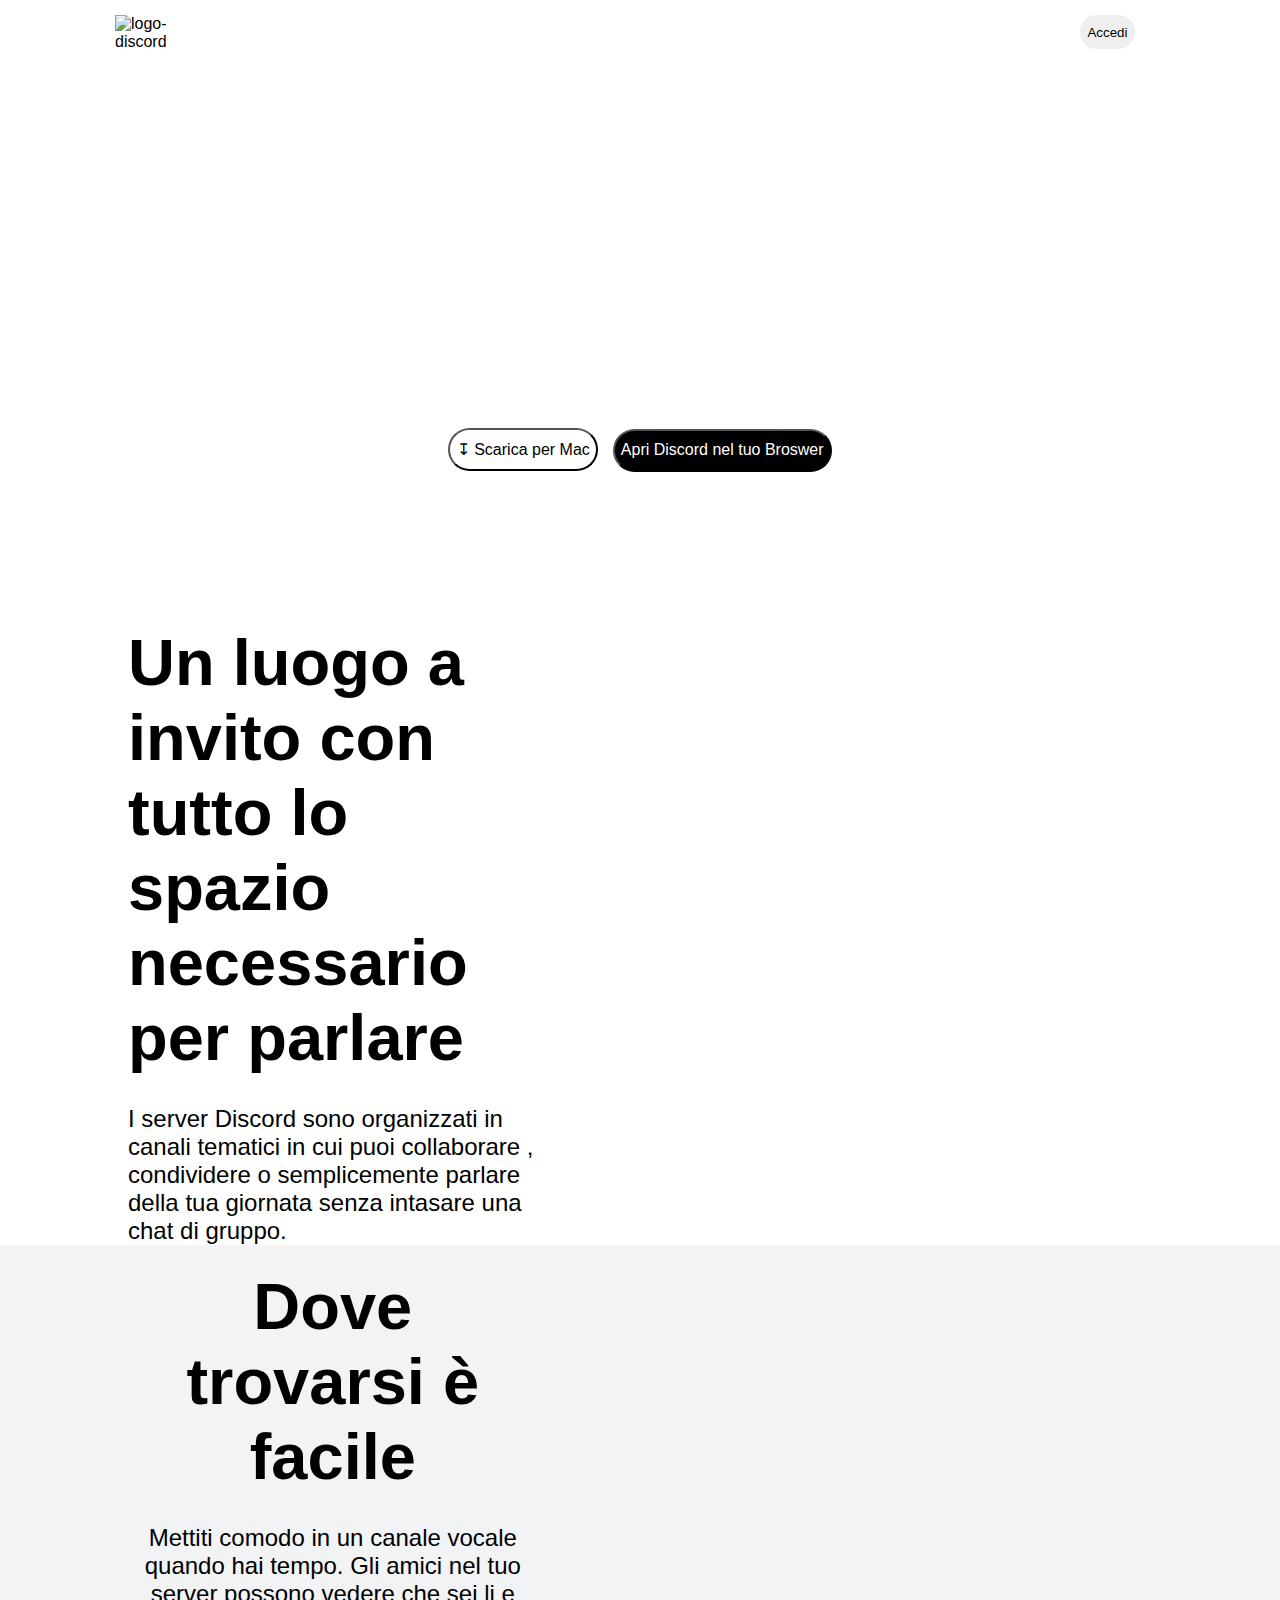
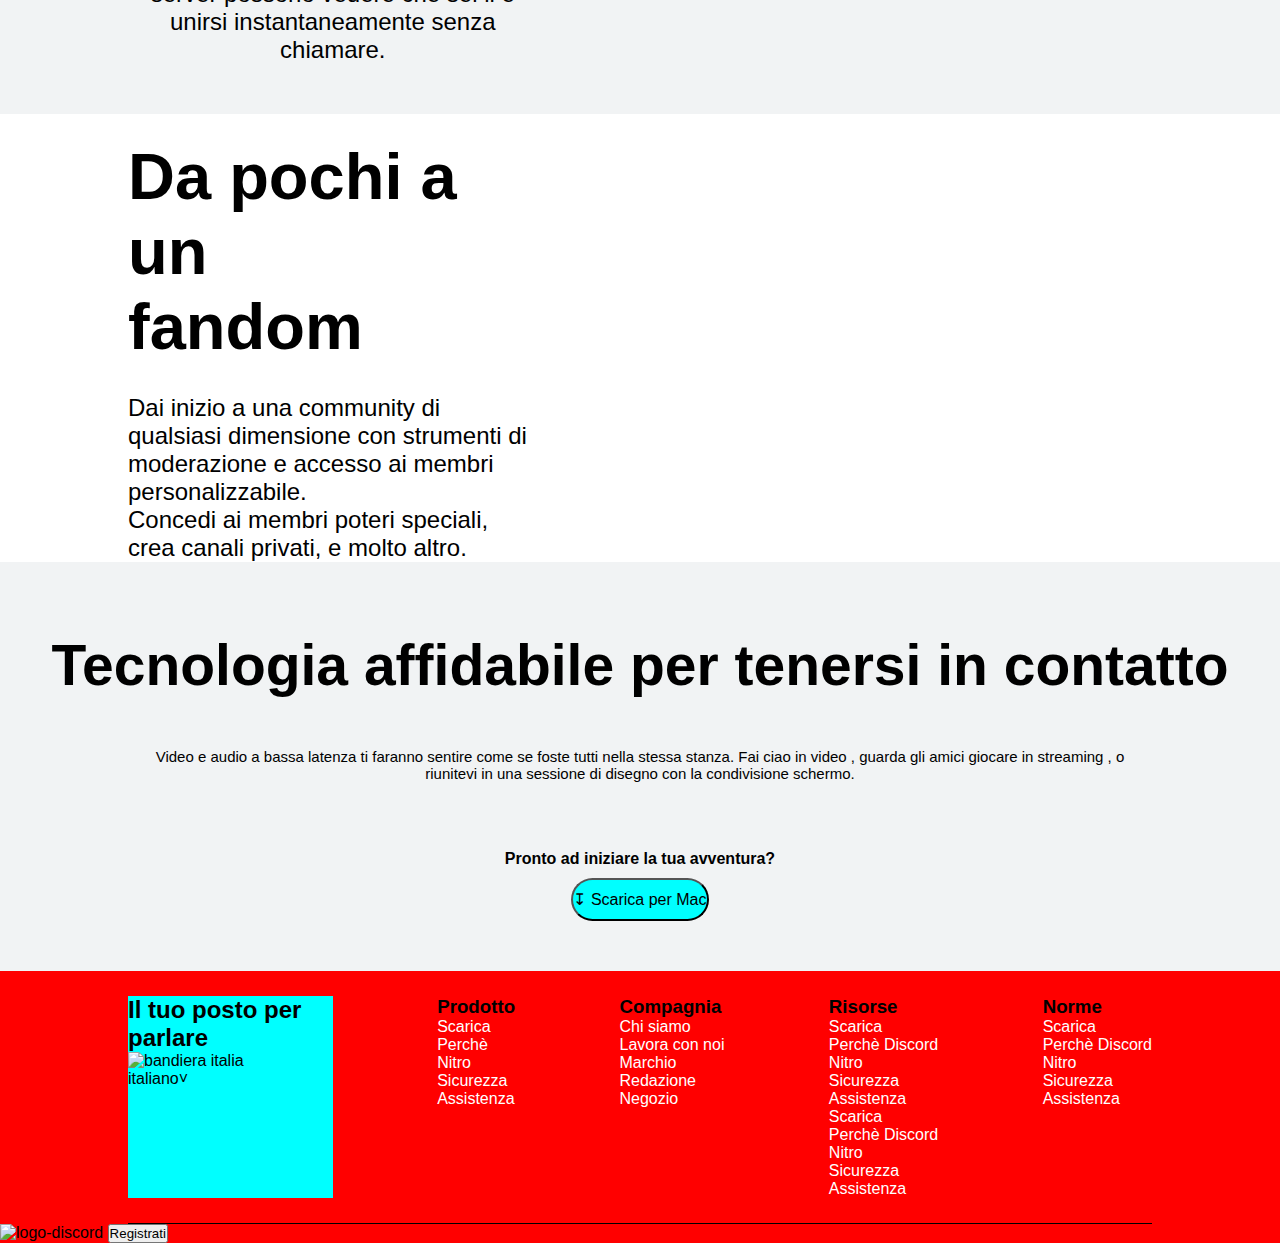
==== commit dc5d05d6: "modifiche" ====
--- a/index.html
+++ b/index.html
@@ -17,7 +17,7 @@
         <!-- barra navigazione -->
         <nav id="barra">
            <div id="icon">
-            <svg width="124" height="34" viewBox="0 0 124 34" xmlns="http://www.w3.org/2000/svg"><g fill="#fff"><path d="M18.1558 14.297C17.1868 14.297 16.4218 15.13 16.4218 16.167C16.4218 17.204 17.2038 18.037 18.1558 18.037C19.1248 18.037 19.8898 17.204 19.8898 16.167C19.8898 15.13 19.1078 14.297 18.1558 14.297ZM11.9508 14.297C10.9818 14.297 10.2168 15.13 10.2168 16.167C10.2168 17.204 10.9988 18.037 11.9508 18.037C12.9198 18.037 13.6848 17.204 13.6848 16.167C13.7018 15.13 12.9198 14.297 11.9508 14.297Z"></path><path d="M26.4178 0.152954H3.63783C1.71683 0.152954 0.152832 1.71695 0.152832 3.63795V26.418C0.152832 28.339 1.71683 29.903 3.63783 29.903H22.9158L22.0148 26.792L24.1908 28.798L26.2478 30.685L29.9198 33.864V3.63795C29.9028 1.71695 28.3388 0.152954 26.4178 0.152954ZM19.8558 22.168C19.8558 22.168 19.2438 21.437 18.7338 20.808C20.9608 20.179 21.8108 18.802 21.8108 18.802C21.1138 19.261 20.4508 19.584 19.8558 19.805C19.0058 20.162 18.1898 20.383 17.3908 20.536C15.7588 20.842 14.2628 20.757 12.9878 20.519C12.0188 20.332 11.1858 20.077 10.4888 19.788C10.0978 19.635 9.67283 19.448 9.24783 19.21C9.19683 19.176 9.14583 19.159 9.09483 19.125C9.06083 19.108 9.04383 19.091 9.02683 19.091C8.72083 18.921 8.55083 18.802 8.55083 18.802C8.55083 18.802 9.36683 20.145 11.5258 20.791C11.0158 21.437 10.3868 22.185 10.3868 22.185C6.62983 22.066 5.20183 19.618 5.20183 19.618C5.20183 14.195 7.64983 9.79195 7.64983 9.79195C10.0978 7.97295 12.4098 8.02395 12.4098 8.02395L12.5798 8.22795C9.51983 9.09495 8.12583 10.438 8.12583 10.438C8.12583 10.438 8.49983 10.234 9.12883 9.96195C10.9478 9.16295 12.3928 8.95895 12.9878 8.89095C13.0898 8.87395 13.1748 8.85695 13.2768 8.85695C14.3138 8.72095 15.4868 8.68695 16.7108 8.82295C18.3258 9.00995 20.0598 9.48595 21.8278 10.438C21.8278 10.438 20.4848 9.16295 17.5948 8.29595L17.8328 8.02395C17.8328 8.02395 20.1618 7.97295 22.5928 9.79195C22.5928 9.79195 25.0408 14.195 25.0408 19.618C25.0408 19.601 23.6128 22.049 19.8558 22.168ZM45.5258 7.42895H39.8818V13.77L43.6388 17.153V10.999H45.6448C46.9198 10.999 47.5488 11.611 47.5488 12.597V17.306C47.5488 18.292 46.9538 18.955 45.6448 18.955H39.8648V22.542H45.5088C48.5348 22.559 51.3738 21.046 51.3738 17.578V12.512C51.3908 8.97595 48.5518 7.42895 45.5258 7.42895ZM75.1058 17.578V12.376C75.1058 10.506 78.4718 10.081 79.4918 11.951L82.6028 10.693C81.3788 8.00695 79.1518 7.22495 77.2988 7.22495C74.2728 7.22495 71.2808 8.97595 71.2808 12.376V17.578C71.2808 21.012 74.2728 22.729 77.2308 22.729C79.1348 22.729 81.4128 21.794 82.6708 19.346L79.3388 17.816C78.5228 19.907 75.1058 19.397 75.1058 17.578ZM64.8208 13.09C63.6478 12.835 62.8658 12.41 62.8148 11.679C62.8828 9.92795 65.5858 9.85995 67.1668 11.543L69.6658 9.62195C68.1018 7.71795 66.3338 7.20795 64.5148 7.20795C61.7438 7.20795 59.0578 8.77195 59.0578 11.73C59.0578 14.603 61.2678 16.15 63.6988 16.524C64.9398 16.694 66.3168 17.187 66.2828 18.037C66.1808 19.652 62.8488 19.567 61.3358 17.731L58.9218 19.992C60.3328 21.811 62.2538 22.729 64.0558 22.729C66.8268 22.729 69.9038 21.131 70.0228 18.207C70.1928 14.518 67.5068 13.583 64.8208 13.09ZM53.4308 22.525H57.2388V7.42895H53.4308V22.525ZM117.64 7.42895H111.996V13.77L115.753 17.153V10.999H117.759C119.034 10.999 119.663 11.611 119.663 12.597V17.306C119.663 18.292 119.068 18.955 117.759 18.955H111.979V22.542H117.64C120.666 22.559 123.505 21.046 123.505 17.578V12.512C123.505 8.97595 120.666 7.42895 117.64 7.42895ZM89.9468 7.22495C86.8188 7.22495 83.7078 8.92495 83.7078 12.41V17.561C83.7078 21.012 86.8358 22.746 89.9808 22.746C93.1088 22.746 96.2198 21.012 96.2198 17.561V12.41C96.2198 8.94195 93.0748 7.22495 89.9468 7.22495ZM92.3948 17.561C92.3948 18.649 91.1708 19.21 89.9638 19.21C88.7398 19.21 87.5158 18.683 87.5158 17.561V12.41C87.5158 11.305 88.7058 10.71 89.8958 10.71C91.1368 10.71 92.3948 11.237 92.3948 12.41V17.561ZM109.888 12.41C109.803 8.87395 107.389 7.44595 104.278 7.44595H98.2428V22.542H102.102V17.748H102.782L106.284 22.542H111.044L106.93 17.357C108.749 16.779 109.888 15.198 109.888 12.41ZM104.346 14.45H102.102V10.999H104.346C106.743 10.999 106.743 14.45 104.346 14.45Z"></path></g></svg>
+            <img src="img/logo.svg" alt="logo-discord">
            </div>
            <ul id="menu">
             <li class="item">
@@ -76,406 +76,7 @@
         <main>
             <section class="flex-container">
                 <div class=" img">
-                    <svg class="immagine" width="678" height="440" viewBox="0 0 678 440" fill="none" xmlns="http://www.w3.org/2000/svg">
-                        <rect x="181" y="40" width="427" height="328" rx="8" fill="#292841"/>
-                        <path fill-rule="evenodd" clip-rule="evenodd" d="M304.887 85C304.575 85 304.34 84.7189 304.394 84.4126L305 81H301.595C301.284 81 301.049 80.7198 301.103 80.4138L301.278 79.4138C301.319 79.1746 301.527 79 301.77 79H305.35L306.41 73H303.005C302.694 73 302.459 72.7198 302.513 72.4138L302.688 71.4138C302.729 71.1746 302.937 71 303.18 71H306.76L307.397 67.4126C307.439 67.1739 307.647 67 307.889 67H308.873C309.185 67 309.42 67.2811 309.366 67.5874L308.76 71H314.76L315.397 67.4126C315.439 67.1739 315.647 67 315.889 67H316.873C317.185 67 317.42 67.2811 317.366 67.5874L316.76 71H320.165C320.476 71 320.711 71.2802 320.657 71.5862L320.482 72.5862C320.441 72.8254 320.233 73 319.99 73H316.41L315.35 79H318.755C319.066 79 319.301 79.2802 319.247 79.5862L319.072 80.5862C319.031 80.8254 318.823 81 318.58 81H315L314.363 84.5874C314.321 84.8261 314.113 85 313.871 85H312.887C312.575 85 312.34 84.7189 312.394 84.4126L313 81H307L306.363 84.5874C306.321 84.8261 306.113 85 305.871 85H304.887ZM308.41 73L307.35 79H313.35L314.41 73H308.41Z" fill="#B9BBBE"/>
-                        <path d="M339.38 80.16C339.38 78.34 338.4 77.66 335.9 77.02C334.46 76.64 334.1 76.34 334.1 75.82C334.1 75.3 334.54 74.94 335.44 74.94C336.4 74.94 337.54 75.28 338.5 75.82L338.82 73.82C337.86 73.4 336.7 73.14 335.44 73.14C333.2 73.14 331.88 74.32 331.88 76C331.88 77.76 332.86 78.44 335.2 79.04C336.74 79.42 337.16 79.7 337.16 80.38C337.16 81.02 336.6 81.4 335.56 81.4C334.36 81.4 333.08 80.94 332.04 80.26L331.72 82.26C332.64 82.76 334.08 83.2 335.48 83.2C338.02 83.2 339.38 82.06 339.38 80.16Z" fill="white"/>
-                        <path d="M346.443 83L346.143 80.98C345.923 81.04 345.663 81.06 345.383 81.06C344.463 81.06 344.123 80.64 344.123 79.86V75.3H346.383L346.083 73.34H344.123V69.92L341.743 70.28V73.34H340.383V75.3H341.743V80.26C341.743 82.46 343.023 83.16 344.923 83.16C345.623 83.16 346.063 83.08 346.443 83Z" fill="white"/>
-                        <path d="M348.196 73.34V80.28C348.196 82.1 349.136 83.2 350.956 83.2C352.236 83.2 353.276 82.5 354.176 81.64L354.396 83H356.436V73.34H354.036V79.86C353.336 80.58 352.576 81.06 351.836 81.06C350.956 81.06 350.596 80.5 350.596 79.66V73.34H348.196Z" fill="white"/>
-                        <path d="M360.82 78.3C360.82 76.18 361.72 75.16 362.98 75.16C363.8 75.16 364.26 75.3 364.86 75.58V79.72C364.22 80.54 363.54 81.06 362.66 81.06C361.6 81.06 360.82 80.18 360.82 78.3ZM358.4 78.44C358.4 81.7 360.02 83.2 362.04 83.2C363.38 83.2 364.32 82.48 365 81.66L365.2 83H367.26V68.56L364.86 68.94V73.6C364.28 73.4 363.54 73.24 362.62 73.24C360.38 73.24 358.4 74.84 358.4 78.44Z" fill="white"/>
-                        <path d="M370.72 86.64C372.46 86.64 373.58 85.94 374.4 83.62L378.1 73.34H375.68L373.52 80.14L371.32 73.2L368.82 73.52L372.32 82.98L372.24 83.26C371.92 84.3 371.28 84.66 370.48 84.66C370.06 84.66 369.72 84.6 369.42 84.52L369.74 86.54C369.96 86.6 370.2 86.64 370.72 86.64Z" fill="white"/>
-                        <path d="M384.308 78.4V76.08H379.108V78.4H384.308Z" fill="white"/>
-                        <path d="M391.698 76.48C391.698 77.54 391.058 78.32 389.998 78.32C388.958 78.32 388.318 77.56 388.318 76.56C388.318 75.5 388.938 74.68 389.998 74.68C391.018 74.68 391.698 75.46 391.698 76.48ZM395.118 83.4C395.118 81.92 393.878 81.3 391.898 81.02L390.658 80.9C389.158 80.68 388.858 80.6 388.858 80.28C388.858 80.12 389.018 79.94 389.258 79.76C389.498 79.8 389.758 79.82 390.038 79.82C392.118 79.82 393.898 78.58 393.898 76.5C393.898 76.06 393.818 75.62 393.638 75.24L395.398 75.12L395.078 73.2L392.718 74.04C392.018 73.46 391.098 73.14 389.978 73.14C387.818 73.14 386.098 74.44 386.098 76.56C386.098 77.84 386.778 78.84 387.918 79.38C387.118 79.86 386.698 80.38 386.698 80.92C386.698 81.3 386.878 81.66 387.258 81.96C386.058 82.64 385.438 83.34 385.438 84.24C385.438 85.84 387.418 86.64 390.038 86.64C392.838 86.64 395.118 85.48 395.118 83.4ZM390.198 85.22C388.378 85.22 387.518 84.7 387.518 83.98C387.518 83.48 387.838 83.02 388.538 82.52C389.018 82.62 389.318 82.68 389.978 82.76L391.278 82.92C392.478 83.1 392.898 83.4 392.898 83.92C392.898 84.64 391.918 85.22 390.198 85.22Z" fill="white"/>
-                        <path d="M402.649 75.52L402.269 73.14C400.769 73.22 399.809 74.16 399.169 75.28L398.869 73.34H396.829V83H399.229V77.46C399.929 76.42 401.149 75.62 402.649 75.52Z" fill="white"/>
-                        <path d="M412.519 78.16C412.519 75.02 410.599 73.14 407.959 73.14C405.339 73.14 403.419 75.04 403.419 78.18C403.419 81.32 405.319 83.2 407.939 83.2C410.579 83.2 412.519 81.3 412.519 78.16ZM410.179 78.18C410.179 79.98 409.419 81.24 407.939 81.24C406.539 81.24 405.759 79.94 405.759 78.16C405.759 76.38 406.519 75.1 407.939 75.1C409.379 75.1 410.179 76.4 410.179 78.18Z" fill="white"/>
-                        <path d="M414.426 73.34V80.28C414.426 82.1 415.366 83.2 417.186 83.2C418.466 83.2 419.506 82.5 420.406 81.64L420.626 83H422.666V73.34H420.266V79.86C419.566 80.58 418.806 81.06 418.066 81.06C417.186 81.06 416.826 80.5 416.826 79.66V73.34H414.426Z" fill="white"/>
-                        <path d="M431.551 78.04C431.551 80.16 430.611 81.18 429.371 81.18C428.551 81.18 428.091 81.04 427.511 80.76V76.62C428.151 75.8 428.831 75.26 429.691 75.26C430.771 75.26 431.551 76.18 431.551 78.04ZM433.971 77.9C433.971 74.66 432.351 73.14 430.331 73.14C428.991 73.14 428.051 73.88 427.371 74.66L427.151 73.34H425.111V86.72L427.511 86.36V82.72C428.091 82.94 428.831 83.1 429.751 83.1C431.971 83.1 433.971 81.5 433.971 77.9Z" fill="white"/>
-                        <path d="M162 48C162 43.5817 165.582 40 170 40H275V368H170C165.582 368 162 364.418 162 360V48Z" fill="#1C1B29"/>
-                        <mask id="mask0" mask-type="alpha" maskUnits="userSpaceOnUse" x="299" y="303" width="40" height="40">
-                        <circle cx="319" cy="323" r="20" fill="#C4C4C4"/>
-                        </mask>
-                        <g mask="url(#mask0)">
-                        <circle cx="319" cy="323" r="20" fill="#CFDEFF"/>
-                        <path d="M341.353 349.84C340.973 348.902 340.346 348.086 339.537 347.478C338.729 346.869 337.77 346.493 336.764 346.387L334.664 346.165C331.65 335.307 333.173 332.842 324.276 330.406L317.074 330.152C317.074 330.152 309.756 330.275 307.064 333.878L310.828 346.217C310.828 346.217 309.288 354.407 309.988 358.559L319.369 357.348L323.435 370.504C338.762 368.229 345.902 361.124 345.902 361.124L341.353 349.84Z" fill="#CFDEFF"/>
-                        <path d="M308.781 331.124C318.994 340.691 328.224 347.227 326.67 332.136L308.781 331.124Z" fill="#B8C5FF"/>
-                        <path d="M313.794 332.253C322.686 336.432 324.994 338.008 324.412 332.986L313.794 332.253Z" fill="#5697B0"/>
-                        <path d="M332.985 339.279C331.903 334.716 331.09 332.749 326.536 331.101C327.761 333.968 328.295 339.884 328.295 339.884L332.985 339.279Z" fill="white"/>
-                        <path d="M317.807 317.232L317.481 314.709C317.371 313.886 317.003 313.119 316.429 312.519C315.855 311.92 315.105 311.518 314.288 311.372C313.39 311.216 312.465 311.38 311.676 311.837C310.888 312.293 310.285 313.013 309.973 313.87C308.829 316.977 307.041 321.976 305.808 326.18C303.844 332.879 312.726 334.429 321.454 333.763C330.181 333.097 331.003 329.274 329.795 323.741C329.021 320.289 328.04 316.766 327.428 314.576C327.241 313.964 326.88 313.421 326.389 313.011C325.898 312.601 325.299 312.344 324.664 312.269C323.952 312.186 323.233 312.343 322.62 312.714C322.007 313.084 321.535 313.649 321.278 314.317L320.297 316.91L317.807 317.232Z" fill="#7CE4CC"/>
-                        <path d="M328.625 326.391L328.005 326.176L324.826 327.277L321.591 327.694L315.987 326.576C315.987 326.576 312.906 321.811 313.13 327.11C313.306 330.77 314.86 332.871 315.806 333.834C317.688 333.92 319.573 333.886 321.449 333.731C322.866 333.651 324.269 333.415 325.634 333.026C326.579 331.687 328.102 329.221 328.625 326.391Z" fill="#AAFAE7"/>
-                        <path opacity="0.74" d="M313.039 326.661C312.319 324.649 311.015 320.411 311.556 317.217C312.098 314.023 312.811 311.398 314.288 311.372C313.39 311.216 312.465 311.38 311.676 311.837C310.888 312.293 310.285 313.013 309.973 313.87C308.829 316.977 307.041 321.976 305.808 326.18C304.048 332.163 310.965 334.032 318.707 333.887C317.027 333.611 314.892 331.848 313.039 326.661Z" fill="url(#paint0_linear)"/>
-                        <path d="M318.707 333.887L318.084 333.902L317.494 333.912L316.567 333.868L316.276 333.905L315.811 333.867C314.868 332.936 313.314 330.835 313.138 327.174C313.125 327.108 313.127 327.041 313.145 326.976C314.965 331.904 317.064 333.639 318.707 333.887Z" fill="#AAFAE7"/>
-                        <path d="M327.862 325.833L327.858 326.571C324.457 328.796 323.905 329.411 315.143 326.66L315.055 325.973L315.434 326.079C322.853 327.955 324.27 328.121 327.862 325.833Z" fill="#2C4661"/>
-                        <path d="M314.453 328.704C315.598 328.385 316.237 327.086 315.879 325.802C315.522 324.518 314.304 323.735 313.158 324.054C312.013 324.373 311.374 325.672 311.732 326.956C312.089 328.24 313.308 329.023 314.453 328.704Z" fill="#738EFF"/>
-                        <path d="M329.498 326.041C329.731 324.93 329.405 323.922 328.771 323.789C328.136 323.655 327.433 324.448 327.2 325.559C326.967 326.669 327.292 327.677 327.927 327.811C328.562 327.944 329.265 327.151 329.498 326.041Z" fill="#738EFF"/>
-                        <path opacity="0.41" d="M320.807 323.915C320.644 323.673 320.919 323.506 321.137 323.412C321.225 323.378 321.321 323.373 321.413 323.397C321.504 323.42 321.586 323.471 321.647 323.543L322.477 324.62C322.717 324.951 322.357 324.965 322 324.748C321.643 324.531 321.055 324.31 320.807 323.915Z" fill="#284E7A"/>
-                        <path opacity="0.41" d="M324.523 324.422L324.775 323.83C324.82 323.729 324.833 323.617 324.813 323.508C324.793 323.399 324.741 323.299 324.664 323.22L324.55 323.103C324.539 323.091 324.526 323.081 324.511 323.076C324.496 323.07 324.479 323.068 324.463 323.07C324.447 323.072 324.432 323.078 324.419 323.087C324.406 323.097 324.395 323.109 324.388 323.124C324.233 323.545 324.113 323.979 324.029 324.42C323.991 324.885 324.282 324.848 324.523 324.422Z" fill="#284E7A"/>
-                        <path d="M320.927 317.454L317.807 317.232L320.297 316.91L321.278 314.317C321.535 313.649 322.007 313.084 322.62 312.714C323.233 312.343 323.952 312.186 324.664 312.269L325.271 312.388C323.789 312.119 323.287 313.828 322.996 315.904C322.846 317.042 322.889 317.628 320.927 317.454Z" fill="#61C7C7"/>
-                        <path d="M326.748 316.98C326.752 316.187 326.23 315.542 325.582 315.538C324.934 315.534 324.404 316.173 324.399 316.966C324.395 317.758 324.916 318.404 325.565 318.408C326.213 318.412 326.743 317.773 326.748 316.98Z" fill="#21354A"/>
-                        <path d="M315.767 316.505C315.845 315.717 315.385 315.026 314.74 314.962C314.095 314.898 313.508 315.486 313.43 316.275C313.353 317.063 313.812 317.754 314.458 317.818C315.103 317.882 315.689 317.294 315.767 316.505Z" fill="#21354A"/>
-                        <path d="M310.828 346.217C312.179 346.24 313.902 346.083 315.439 346.017C315.41 345.403 315.464 344.787 315.598 344.187C315.833 343.18 316.193 342.205 316.67 341.287C315.44 341.182 313.947 341.079 312.725 341.04C312.47 334.989 309.285 331.717 307.528 333.39C306.695 334.182 306.188 335.256 306.108 336.402C306.063 337.329 306.158 338.829 306.103 339.165C305.95 340.27 305.17 340.601 306.125 342.648C306.619 343.67 305.694 346.189 310.828 346.217Z" fill="white"/>
-                        <path d="M315.041 311.604C316.294 312.396 316.61 314.328 316.71 315.104C316.81 315.881 316.99 317.272 317.036 317.627C317.081 317.983 317.195 318.1 318.383 318.637C319.57 319.175 319.075 318.647 318.534 318.026L317.807 317.232L317.481 314.709C317.389 314.02 317.115 313.369 316.685 312.823C316.256 312.277 315.688 311.856 315.041 311.604Z" fill="#D4FFDC"/>
-                        <path d="M326.071 316.033C326.52 316.206 326.622 317.245 326.175 316.842C325.728 316.439 325.451 315.817 326.071 316.033Z" fill="#335A70"/>
-                        <path d="M315.206 315.43C315.624 315.606 315.729 316.678 315.311 316.239C314.892 315.799 314.554 315.218 315.206 315.43Z" fill="#335A70"/>
-                        <path d="M315.114 327.356C315.544 327.129 315.579 326.351 315.192 325.618C314.805 324.885 314.142 324.476 313.712 324.703C313.282 324.93 313.247 325.708 313.635 326.441C314.022 327.174 314.684 327.583 315.114 327.356Z" fill="#B2A6FF"/>
-                        <path d="M329.47 325.158C329.47 324.635 329.266 324.212 329.014 324.211C328.762 324.211 328.557 324.635 328.557 325.157C328.556 325.679 328.76 326.103 329.013 326.103C329.265 326.103 329.47 325.68 329.47 325.158Z" fill="#B2A6FF"/>
-                        <path d="M326.181 313.323C326.879 313.89 327.077 314.917 326.294 314.196C325.51 313.475 325.337 312.642 326.181 313.323Z" fill="#D4FFDC"/>
-                        </g>
-                        <path d="M357.329 318.728H359.441V314.664H360.385C362.913 314.664 364.609 313.464 364.609 311.08C364.609 308.856 363.089 307.688 360.561 307.688H357.329V318.728ZM362.529 311.128C362.529 312.392 361.729 312.952 360.369 312.952H359.441V309.384H360.449C361.809 309.384 362.529 309.976 362.529 311.128Z" fill="#2DDFB4"/>
-                        <path d="M372.619 318.728V313.16C372.619 311.72 371.851 310.84 370.411 310.84C369.387 310.84 368.587 311.384 367.947 311.976V307.176L366.027 307.48V318.728H367.947V313.512C368.507 312.92 369.115 312.536 369.707 312.536C370.411 312.536 370.699 313 370.699 313.672V318.728H372.619Z" fill="#2DDFB4"/>
-                        <path d="M376.735 308.616C376.735 307.96 376.223 307.496 375.599 307.496C374.959 307.496 374.447 307.96 374.447 308.616C374.447 309.256 374.959 309.704 375.599 309.704C376.223 309.704 376.735 309.256 376.735 308.616ZM376.543 318.728V311H374.623V318.728H376.543Z" fill="#2DDFB4"/>
-                        <path d="M385.598 314.648C385.598 312.056 384.318 310.84 382.686 310.84C381.71 310.84 380.99 311.352 380.494 311.864V307.176L378.574 307.48V318.312C379.534 318.632 380.542 318.824 381.742 318.824C384.046 318.824 385.598 317.496 385.598 314.648ZM383.662 314.76C383.662 316.52 382.926 317.256 381.71 317.256C381.166 317.256 380.894 317.192 380.494 317.048V313.544C380.974 312.968 381.55 312.536 382.19 312.536C383.054 312.536 383.662 313.272 383.662 314.76Z" fill="#2DDFB4"/>
-                        <path d="M389.36 308.616C389.36 307.96 388.848 307.496 388.224 307.496C387.584 307.496 387.072 307.96 387.072 308.616C387.072 309.256 387.584 309.704 388.224 309.704C388.848 309.704 389.36 309.256 389.36 308.616ZM389.168 318.728V311H387.248V318.728H389.168Z" fill="#2DDFB4"/>
-                        <path d="M399.84 309.392L399.672 308.36H393.36V309.392H396V316.64H397.128V309.392H399.84Z" fill="#72767D"/>
-                        <path d="M404.584 313.784C404.584 311.9 403.456 310.796 401.92 310.796C400.396 310.796 399.292 311.9 399.292 313.784C399.292 315.668 400.396 316.76 401.92 316.76C403.456 316.76 404.584 315.668 404.584 313.784ZM403.504 313.784C403.504 314.984 402.976 315.872 401.92 315.872C400.912 315.872 400.372 314.96 400.372 313.784C400.372 312.584 400.888 311.684 401.92 311.684C402.952 311.684 403.504 312.608 403.504 313.784Z" fill="#72767D"/>
-                        <path d="M406.7 313.892C406.7 312.476 407.348 311.744 408.248 311.744C408.86 311.744 409.208 311.84 409.652 312.068V314.804C409.196 315.416 408.692 315.812 408.032 315.812C407.264 315.812 406.7 315.152 406.7 313.892ZM405.62 313.94C405.62 315.86 406.64 316.76 407.876 316.76C408.716 316.76 409.304 316.328 409.736 315.812L409.868 316.64H410.72V307.976L409.652 308.144V311.096C409.292 310.952 408.776 310.844 408.212 310.844C406.82 310.844 405.62 311.852 405.62 313.94Z" fill="#72767D"/>
-                        <path d="M415.666 315.068C415.186 315.56 414.586 315.872 413.962 315.872C413.422 315.872 413.11 315.572 413.11 315.104C413.11 314.516 413.554 313.94 415.666 313.736V315.068ZM416.734 316.64V312.632C416.734 311.36 416.062 310.796 414.67 310.796C413.782 310.796 413.134 311 412.45 311.276L412.594 312.2C413.218 311.924 413.878 311.708 414.574 311.708C415.234 311.708 415.666 311.96 415.666 312.68V312.92C413.278 313.172 412.054 313.736 412.054 315.164C412.054 316.136 412.702 316.76 413.734 316.76C414.67 316.76 415.294 316.34 415.75 315.872L415.87 316.64H416.734Z" fill="#72767D"/>
-                        <path d="M418.692 318.824C419.532 318.824 420.156 318.512 420.624 317.24L422.964 310.916H421.848L420.348 315.368L418.812 310.832L417.732 311L419.82 316.664L419.676 317.048C419.448 317.66 419.124 317.888 418.644 317.888C418.476 317.888 418.26 317.852 418.08 317.804L418.236 318.776C418.344 318.8 418.464 318.824 418.692 318.824Z" fill="#72767D"/>
-                        <path d="M429.986 315.068C429.506 315.56 428.906 315.872 428.282 315.872C427.742 315.872 427.43 315.572 427.43 315.104C427.43 314.516 427.874 313.94 429.986 313.736V315.068ZM431.054 316.64V312.632C431.054 311.36 430.382 310.796 428.99 310.796C428.102 310.796 427.454 311 426.77 311.276L426.914 312.2C427.538 311.924 428.198 311.708 428.894 311.708C429.554 311.708 429.986 311.96 429.986 312.68V312.92C427.598 313.172 426.374 313.736 426.374 315.164C426.374 316.136 427.022 316.76 428.054 316.76C428.99 316.76 429.614 316.34 430.07 315.872L430.19 316.64H431.054Z" fill="#72767D"/>
-                        <path d="M435.458 316.664L435.314 315.752C435.182 315.776 435.014 315.788 434.822 315.788C434.222 315.788 434.03 315.5 434.03 315.032V311.816H435.41L435.266 310.916H434.03V308.852L432.986 309.008V310.916H432.122V311.816H432.986V315.224C432.986 316.376 433.646 316.736 434.654 316.736C435.026 316.736 435.278 316.7 435.458 316.664Z" fill="#72767D"/>
-                        <path d="M440.218 316.796C442.858 316.232 444.718 314.6 444.718 311.804C444.718 309.56 443.494 308.372 441.79 308.372C440.182 308.372 439.006 309.488 439.006 311.06C439.006 312.632 439.954 313.604 441.526 313.604C442.294 313.604 442.966 313.364 443.542 312.992C443.122 314.66 441.73 315.476 440.062 315.836L440.218 316.796ZM441.754 312.656C440.602 312.656 440.086 312.044 440.086 311.012C440.086 309.932 440.758 309.32 441.766 309.32C442.918 309.32 443.674 310.316 443.674 311.864V311.948C443.11 312.404 442.486 312.656 441.754 312.656Z" fill="#72767D"/>
-                        <path d="M447.339 312.344V310.916H446.139V312.344H447.339ZM447.339 316.64V315.212H446.139V316.64H447.339Z" fill="#72767D"/>
-                        <path d="M450.883 316.796C452.659 316.796 453.775 315.848 453.775 314.42C453.775 313.292 453.175 312.668 452.131 312.38C453.007 312.092 453.619 311.504 453.619 310.496C453.619 309.404 452.863 308.372 451.039 308.372C450.031 308.372 449.311 308.66 448.687 309.116L448.843 310.124C449.443 309.644 450.151 309.344 450.991 309.344C452.011 309.344 452.515 309.848 452.515 310.544C452.515 311.42 451.879 311.9 450.535 311.9H449.923L450.079 312.884H450.451C452.011 312.884 452.671 313.448 452.671 314.432C452.671 315.344 452.011 315.824 450.943 315.824C450.091 315.824 449.419 315.572 448.735 315.104L448.555 316.16C449.179 316.544 450.031 316.796 450.883 316.796Z" fill="#72767D"/>
-                        <path d="M461.139 312.584C461.139 309.896 459.891 308.372 458.043 308.372C456.183 308.372 454.935 309.896 454.935 312.584C454.935 315.272 456.183 316.796 458.043 316.796C459.891 316.796 461.139 315.272 461.139 312.584ZM460.035 312.584C460.035 314.696 459.291 315.848 458.043 315.848C456.795 315.848 456.039 314.696 456.039 312.584C456.039 310.472 456.795 309.32 458.043 309.32C459.291 309.32 460.035 310.472 460.035 312.584Z" fill="#72767D"/>
-                        <path d="M471.182 316.724L472.298 316.484L469.106 308.324H467.978L464.738 316.64H465.914L466.838 314.156H470.21L471.182 316.724ZM468.518 309.644L469.838 313.16H467.21L468.518 309.644Z" fill="#72767D"/>
-                        <path d="M482.671 316.64L482.023 308.36H480.643L478.063 315.152L475.483 308.36H474.091L473.431 316.64H474.487L474.991 309.956L477.583 316.676H478.483L481.075 309.956L481.591 316.64H482.671Z" fill="#72767D"/>
-                        <path d="M366.952 339V333.448C366.952 332.072 366.248 331.208 364.792 331.208C363.72 331.208 362.792 331.816 362.104 332.472C361.816 331.688 361.208 331.208 360.088 331.208C359.016 331.208 358.152 331.816 357.432 332.472L357.256 331.368H356.12V339H357.544V333.72C358.232 332.984 358.952 332.488 359.704 332.488C360.536 332.488 360.824 333.016 360.824 333.8V339H362.248V333.72C362.936 332.984 363.656 332.488 364.408 332.488C365.24 332.488 365.528 333.016 365.528 333.8V339H366.952Z" fill="#DCDDDE"/>
-                        <path d="M372.079 332.328C373.183 332.328 373.727 333.032 373.903 334.264H370.223C370.447 332.968 371.199 332.328 372.079 332.328ZM375.327 338.136L375.119 336.856C374.287 337.512 373.487 337.944 372.383 337.944C371.055 337.944 370.223 337.112 370.159 335.336H375.343V335.032C375.343 332.92 374.319 331.208 372.095 331.208C370.175 331.208 368.735 332.712 368.735 335.16C368.735 337.96 370.287 339.16 372.271 339.16C373.535 339.16 374.511 338.776 375.327 338.136Z" fill="#DCDDDE"/>
-                        <path d="M384.331 339.032L384.139 337.816C383.963 337.848 383.739 337.864 383.483 337.864C382.683 337.864 382.427 337.48 382.427 336.856V332.568H384.267L384.075 331.368H382.427V328.616L381.035 328.824V331.368H379.883V332.568H381.035V337.112C381.035 338.648 381.915 339.128 383.259 339.128C383.755 339.128 384.091 339.08 384.331 339.032Z" fill="#DCDDDE"/>
-                        <path d="M392.619 335.192C392.619 332.68 391.115 331.208 389.067 331.208C387.035 331.208 385.563 332.68 385.563 335.192C385.563 337.704 387.035 339.16 389.067 339.16C391.115 339.16 392.619 337.704 392.619 335.192ZM391.179 335.192C391.179 336.792 390.475 337.976 389.067 337.976C387.723 337.976 387.003 336.76 387.003 335.192C387.003 333.592 387.691 332.392 389.067 332.392C390.443 332.392 391.179 333.624 391.179 335.192Z" fill="#DCDDDE"/>
-                        <path d="M401.056 335.192C401.056 332.68 399.552 331.208 397.504 331.208C395.472 331.208 394 332.68 394 335.192C394 337.704 395.472 339.16 397.504 339.16C399.552 339.16 401.056 337.704 401.056 335.192ZM399.616 335.192C399.616 336.792 398.912 337.976 397.504 337.976C396.16 337.976 395.44 336.76 395.44 335.192C395.44 333.592 396.128 332.392 397.504 332.392C398.88 332.392 399.616 333.624 399.616 335.192Z" fill="#DCDDDE"/>
-                        <path d="M404.79 327.96H403.078L403.462 335.72L404.39 335.512L404.79 327.96ZM404.726 339V337.096H403.126V339H404.726Z" fill="#DCDDDE"/>
-                        <mask id="mask1" mask-type="alpha" maskUnits="userSpaceOnUse" x="299" y="247" width="40" height="40">
-                        <circle cx="319" cy="267" r="20" fill="#C4C4C4"/>
-                        </mask>
-                        <g mask="url(#mask1)">
-                        <circle cx="319" cy="267" r="20" fill="#F7E5BC"/>
-                        <path d="M342 279.519L339.282 285.788C339.069 286.283 338.76 286.73 338.371 287.103C337.983 287.476 337.523 287.768 337.02 287.96C336.517 288.152 335.98 288.242 335.442 288.223C334.904 288.204 334.374 288.078 333.886 287.851L323.728 283.229L328.787 275.253L334.977 278.705L335.89 276.007C339.084 277.277 340.79 278.388 342 279.519Z" fill="#F7E5BC"/>
-                        <path d="M330.196 276.483C334.283 277.158 334.66 278.011 335.751 280.154L331.366 279.658L330.196 276.483Z" fill="#F7E5BC"/>
-                        <path d="M310.952 242.499C310.139 242.753 309.453 243.306 309.033 244.046C308.613 244.787 308.491 245.659 308.691 246.487L312.757 263.092L320.038 261.584L315.138 244.761C315.015 244.335 314.809 243.938 314.531 243.593C314.253 243.248 313.91 242.962 313.52 242.752C313.13 242.541 312.702 242.41 312.261 242.367C311.82 242.324 311.375 242.369 310.952 242.499Z" fill="#D6569B"/>
-                        <path d="M314.999 259.204L317.876 259.085L314.821 249.086C314.778 248.942 314.707 248.809 314.611 248.694C314.515 248.579 314.396 248.485 314.262 248.418C314.128 248.351 313.982 248.312 313.832 248.304C313.682 248.296 313.533 248.319 313.392 248.372C313.146 248.466 312.943 248.647 312.822 248.882C312.702 249.116 312.671 249.386 312.738 249.641L314.999 259.204Z" fill="#E374B0"/>
-                        <path d="M327.795 242.42C328.611 242.665 329.303 243.212 329.731 243.949C330.158 244.686 330.289 245.558 330.097 246.388L326.208 263.013L318.908 261.604L323.629 244.721C323.748 244.294 323.95 243.895 324.225 243.547C324.5 243.2 324.841 242.91 325.229 242.696C325.617 242.482 326.044 242.347 326.484 242.299C326.925 242.252 327.371 242.293 327.795 242.42Z" fill="#D6569B"/>
-                        <path d="M325.038 259.164L322.181 259.065L325.117 249.026C325.159 248.883 325.23 248.749 325.327 248.635C325.423 248.521 325.543 248.428 325.677 248.362C325.812 248.297 325.959 248.261 326.108 248.255C326.258 248.25 326.407 248.276 326.545 248.332C326.791 248.422 326.995 248.599 327.12 248.829C327.244 249.059 327.28 249.327 327.22 249.582L325.038 259.164Z" fill="#E374B0"/>
-                        <path d="M333.192 283.368L332.001 287.137L331.842 287.613L330.374 292.216H303.076C302.818 291.204 303.136 291.005 303.83 289.875C304.524 288.744 304.167 289.041 304.266 286.304C304.346 284.379 305.04 282.594 307.52 280.372C308.274 279.717 308.452 279.459 309.226 278.745L309.464 278.527L309.583 278.408L309.742 278.289L328.39 275.353L332.14 281.602L333.192 283.368Z" fill="#F7E5BC"/>
-                        <path d="M332.001 287.137C331.882 288.942 331.723 290.648 331.525 292.216H311.468C311.488 291.402 311.508 290.39 311.547 289.16C311.544 289.028 311.551 288.895 311.567 288.764V287.236C311.428 283.606 310.397 281.126 307.52 280.372C308.056 279.836 308.611 279.301 309.226 278.745L309.464 278.527L309.742 278.289L328.391 275.353C329.859 275.888 330.831 276.265 331.942 277.396C332.061 278.824 332.12 280.233 332.14 281.602C332.16 283.526 332.1 285.371 332.001 287.137Z" fill="#1F3A70"/>
-                        <path d="M330.212 267.5L308.567 268.366C305.719 268.48 303.502 270.882 303.616 273.731L303.616 273.739C303.73 276.587 306.132 278.804 308.98 278.69L330.625 277.825C333.473 277.711 335.69 275.309 335.576 272.46L335.576 272.452C335.462 269.603 333.06 267.386 330.212 267.5Z" fill="#F06EA8"/>
-                        <path d="M329.081 257.905L308.051 258.786C305.04 258.912 302.702 261.455 302.828 264.465L302.836 264.646C302.962 267.656 305.505 269.994 308.515 269.868L329.546 268.987C332.556 268.861 334.895 266.318 334.768 263.307L334.761 263.127C334.635 260.117 332.092 257.778 329.081 257.905Z" fill="#F06EA8"/>
-                        <path d="M330.553 277.654C333.33 277.535 335.612 275.293 335.612 272.516C335.621 271.506 335.332 270.515 334.782 269.669C334.232 268.822 333.444 268.156 332.517 267.754C333.215 267.222 333.774 266.53 334.147 265.735C334.52 264.941 334.696 264.068 334.66 263.191V263.013C334.629 262.296 334.457 261.593 334.155 260.942C333.852 260.292 333.424 259.708 332.895 259.223C332.366 258.739 331.747 258.363 331.073 258.118C330.398 257.873 329.682 257.763 328.966 257.795L310.198 258.589C308.512 261.823 308.75 265.294 310 267.794C310.182 268.172 310.285 268.584 310.302 269.004C310.319 269.424 310.25 269.842 310.099 270.234C308.294 275.035 310.674 278.507 310.674 278.507L330.553 277.654Z" fill="#E05FA3"/>
-                        <path d="M315.398 267.928C315.875 267.616 315.902 266.814 315.458 266.135C315.014 265.457 314.267 265.16 313.79 265.472C313.314 265.784 313.287 266.586 313.731 267.265C314.175 267.943 314.921 268.24 315.398 267.928Z" fill="#1B1926"/>
-                        <path d="M324.798 266.447C325.005 265.708 324.761 264.995 324.255 264.853C323.748 264.712 323.17 265.196 322.964 265.935C322.758 266.674 323.001 267.387 323.508 267.528C324.014 267.67 324.592 267.186 324.798 266.447Z" fill="#1B1926"/>
-                        <path d="M317.479 270.314C318.788 272.536 320.713 273.051 322.002 270.175C322.018 270.149 322.025 270.119 322.024 270.09C322.024 270.06 322.014 270.031 321.998 270.006C321.981 269.981 321.958 269.961 321.931 269.949C321.903 269.937 321.873 269.932 321.844 269.937L317.618 270.056C317.589 270.059 317.562 270.069 317.538 270.085C317.514 270.101 317.495 270.123 317.481 270.148C317.468 270.174 317.46 270.202 317.46 270.231C317.46 270.259 317.466 270.288 317.479 270.314Z" fill="#751B40"/>
-                        <path d="M320.118 269.996L317.618 270.056C317.589 270.059 317.562 270.069 317.538 270.085C317.514 270.101 317.495 270.123 317.481 270.148C317.468 270.174 317.46 270.202 317.46 270.231C317.46 270.259 317.466 270.288 317.479 270.314C318.61 272.218 320.177 272.873 321.427 271.206C321.117 270.685 320.662 270.264 320.118 269.996Z" fill="#9C2455"/>
-                        </g>
-                        <path d="M356.726 261.032H358.838V256.968H359.782C362.31 256.968 364.006 255.768 364.006 253.384C364.006 251.16 362.486 249.992 359.958 249.992H356.726V261.032ZM361.926 253.432C361.926 254.696 361.126 255.256 359.766 255.256H358.838V251.688H359.846C361.206 251.688 361.926 252.28 361.926 253.432Z" fill="#BED3FF"/>
-                        <path d="M368.09 254.472C369.018 254.472 369.498 255.144 369.626 256.344H366.538C366.682 255.096 367.322 254.472 368.09 254.472ZM371.482 260.248L371.258 258.744C370.41 259.336 369.594 259.704 368.602 259.704C367.418 259.704 366.602 259.048 366.522 257.544H371.482C371.482 257.432 371.498 257.24 371.498 257.08C371.498 254.888 370.458 253.144 368.138 253.144C366.122 253.144 364.618 254.664 364.618 257.176C364.618 259.96 366.234 261.192 368.394 261.192C369.642 261.192 370.65 260.824 371.482 260.248Z" fill="#BED3FF"/>
-                        <path d="M378.201 257.064C378.201 258.76 377.449 259.576 376.457 259.576C375.801 259.576 375.433 259.464 374.969 259.24V255.928C375.481 255.272 376.025 254.84 376.713 254.84C377.577 254.84 378.201 255.576 378.201 257.064ZM380.137 256.952C380.137 254.36 378.841 253.144 377.225 253.144C376.153 253.144 375.401 253.736 374.857 254.36L374.681 253.304H373.049V264.008L374.969 263.72V260.808C375.433 260.984 376.025 261.112 376.761 261.112C378.537 261.112 380.137 259.832 380.137 256.952Z" fill="#BED3FF"/>
-                        <path d="M386.858 257.064C386.858 258.76 386.106 259.576 385.114 259.576C384.458 259.576 384.09 259.464 383.626 259.24V255.928C384.138 255.272 384.682 254.84 385.37 254.84C386.234 254.84 386.858 255.576 386.858 257.064ZM388.794 256.952C388.794 254.36 387.498 253.144 385.882 253.144C384.81 253.144 384.058 253.736 383.514 254.36L383.338 253.304H381.706V264.008L383.626 263.72V260.808C384.09 260.984 384.682 261.112 385.418 261.112C387.194 261.112 388.794 259.832 388.794 256.952Z" fill="#BED3FF"/>
-                        <path d="M393.434 254.472C394.362 254.472 394.842 255.144 394.97 256.344H391.882C392.026 255.096 392.666 254.472 393.434 254.472ZM396.826 260.248L396.602 258.744C395.754 259.336 394.938 259.704 393.946 259.704C392.762 259.704 391.946 259.048 391.866 257.544H396.826C396.826 257.432 396.842 257.24 396.842 257.08C396.842 254.888 395.802 253.144 393.482 253.144C391.466 253.144 389.962 254.664 389.962 257.176C389.962 259.96 391.578 261.192 393.738 261.192C394.986 261.192 395.994 260.824 396.826 260.248Z" fill="#BED3FF"/>
-                        <path d="M407.322 254.576L407.154 253.544H400.842V254.576H403.482V261.824H404.61V254.576H407.322Z" fill="#72767D"/>
-                        <path d="M412.066 258.968C412.066 257.084 410.938 255.98 409.402 255.98C407.878 255.98 406.774 257.084 406.774 258.968C406.774 260.852 407.878 261.944 409.402 261.944C410.938 261.944 412.066 260.852 412.066 258.968ZM410.986 258.968C410.986 260.168 410.458 261.056 409.402 261.056C408.394 261.056 407.854 260.144 407.854 258.968C407.854 257.768 408.37 256.868 409.402 256.868C410.434 256.868 410.986 257.792 410.986 258.968Z" fill="#72767D"/>
-                        <path d="M414.182 259.076C414.182 257.66 414.83 256.928 415.73 256.928C416.342 256.928 416.69 257.024 417.134 257.252V259.988C416.678 260.6 416.174 260.996 415.514 260.996C414.746 260.996 414.182 260.336 414.182 259.076ZM413.102 259.124C413.102 261.044 414.122 261.944 415.358 261.944C416.198 261.944 416.786 261.512 417.218 260.996L417.35 261.824H418.202V253.16L417.134 253.328V256.28C416.774 256.136 416.258 256.028 415.694 256.028C414.302 256.028 413.102 257.036 413.102 259.124Z" fill="#72767D"/>
-                        <path d="M423.147 260.252C422.667 260.744 422.067 261.056 421.443 261.056C420.903 261.056 420.591 260.756 420.591 260.288C420.591 259.7 421.035 259.124 423.147 258.92V260.252ZM424.215 261.824V257.816C424.215 256.544 423.543 255.98 422.151 255.98C421.263 255.98 420.615 256.184 419.931 256.46L420.075 257.384C420.699 257.108 421.359 256.892 422.055 256.892C422.715 256.892 423.147 257.144 423.147 257.864V258.104C420.759 258.356 419.535 258.92 419.535 260.348C419.535 261.32 420.183 261.944 421.215 261.944C422.151 261.944 422.775 261.524 423.231 261.056L423.351 261.824H424.215Z" fill="#72767D"/>
-                        <path d="M426.174 264.008C427.014 264.008 427.638 263.696 428.106 262.424L430.446 256.1H429.33L427.83 260.552L426.294 256.016L425.214 256.184L427.302 261.848L427.158 262.232C426.93 262.844 426.606 263.072 426.126 263.072C425.958 263.072 425.742 263.036 425.562 262.988L425.718 263.96C425.826 263.984 425.946 264.008 426.174 264.008Z" fill="#72767D"/>
-                        <path d="M437.468 260.252C436.988 260.744 436.388 261.056 435.764 261.056C435.224 261.056 434.912 260.756 434.912 260.288C434.912 259.7 435.356 259.124 437.468 258.92V260.252ZM438.536 261.824V257.816C438.536 256.544 437.864 255.98 436.472 255.98C435.584 255.98 434.936 256.184 434.252 256.46L434.396 257.384C435.02 257.108 435.68 256.892 436.376 256.892C437.036 256.892 437.468 257.144 437.468 257.864V258.104C435.08 258.356 433.856 258.92 433.856 260.348C433.856 261.32 434.504 261.944 435.536 261.944C436.472 261.944 437.096 261.524 437.552 261.056L437.672 261.824H438.536Z" fill="#72767D"/>
-                        <path d="M442.94 261.848L442.796 260.936C442.664 260.96 442.496 260.972 442.304 260.972C441.704 260.972 441.512 260.684 441.512 260.216V257H442.892L442.748 256.1H441.512V254.036L440.468 254.192V256.1H439.604V257H440.468V260.408C440.468 261.56 441.128 261.92 442.136 261.92C442.508 261.92 442.76 261.884 442.94 261.848Z" fill="#72767D"/>
-                        <path d="M447.7 261.98C450.34 261.416 452.2 259.784 452.2 256.988C452.2 254.744 450.976 253.556 449.272 253.556C447.664 253.556 446.488 254.672 446.488 256.244C446.488 257.816 447.436 258.788 449.008 258.788C449.776 258.788 450.448 258.548 451.024 258.176C450.604 259.844 449.212 260.66 447.544 261.02L447.7 261.98ZM449.236 257.84C448.084 257.84 447.568 257.228 447.568 256.196C447.568 255.116 448.24 254.504 449.248 254.504C450.4 254.504 451.156 255.5 451.156 257.048V257.132C450.592 257.588 449.968 257.84 449.236 257.84Z" fill="#72767D"/>
-                        <path d="M454.821 257.528V256.1H453.621V257.528H454.821ZM454.821 261.824V260.396H453.621V261.824H454.821Z" fill="#72767D"/>
-                        <path d="M456.169 261.824H461.461L461.317 260.864H457.621L459.925 258.512C460.921 257.492 461.341 256.832 461.341 255.848C461.341 254.456 460.381 253.556 458.809 253.556C457.801 253.556 456.985 253.952 456.385 254.468L456.541 255.512C457.177 254.948 457.909 254.552 458.749 254.552C459.697 254.552 460.225 255.008 460.225 255.92C460.225 256.58 459.901 257.096 459.169 257.864L456.169 260.996V261.824Z" fill="#72767D"/>
-                        <path d="M462.474 261.824H467.766L467.622 260.864H463.926L466.23 258.512C467.226 257.492 467.646 256.832 467.646 255.848C467.646 254.456 466.686 253.556 465.114 253.556C464.106 253.556 463.29 253.952 462.69 254.468L462.846 255.512C463.482 254.948 464.214 254.552 465.054 254.552C466.002 254.552 466.53 255.008 466.53 255.92C466.53 256.58 466.206 257.096 465.474 257.864L462.474 260.996V261.824Z" fill="#72767D"/>
-                        <path d="M477.785 261.908L478.901 261.668L475.709 253.508H474.581L471.341 261.824H472.517L473.441 259.34H476.813L477.785 261.908ZM475.121 254.828L476.441 258.344H473.813L475.121 254.828Z" fill="#72767D"/>
-                        <path d="M489.274 261.824L488.626 253.544H487.246L484.666 260.336L482.086 253.544H480.694L480.034 261.824H481.09L481.594 255.14L484.186 261.86H485.086L487.678 255.14L488.194 261.824H489.274Z" fill="#72767D"/>
-                        <path d="M361.448 280.872C361.448 279.416 360.6 278.872 358.712 278.392C357.512 278.088 357.128 277.8 357.128 277.288C357.128 276.744 357.576 276.408 358.44 276.408C359.24 276.408 360.088 276.68 360.76 277.064L360.984 275.72C360.264 275.4 359.416 275.208 358.472 275.208C356.808 275.208 355.784 276.104 355.784 277.32C355.784 278.68 356.504 279.224 358.296 279.672C359.672 280.008 360.104 280.264 360.104 280.968C360.104 281.608 359.528 281.976 358.552 281.976C357.512 281.976 356.584 281.592 355.864 281.096L355.656 282.44C356.312 282.808 357.432 283.16 358.44 283.16C360.408 283.16 361.448 282.264 361.448 280.872Z" fill="#DCDDDE"/>
-                        <path d="M366.11 276.328C367.214 276.328 367.758 277.032 367.934 278.264H364.254C364.478 276.968 365.23 276.328 366.11 276.328ZM369.358 282.136L369.15 280.856C368.318 281.512 367.518 281.944 366.414 281.944C365.086 281.944 364.254 281.112 364.19 279.336H369.374V279.032C369.374 276.92 368.35 275.208 366.126 275.208C364.206 275.208 362.766 276.712 362.766 279.16C362.766 281.96 364.318 283.16 366.302 283.16C367.566 283.16 368.542 282.776 369.358 282.136Z" fill="#DCDDDE"/>
-                        <path d="M377.407 283V277.448C377.407 276.072 376.639 275.208 375.199 275.208C374.111 275.208 373.215 275.816 372.495 276.472L372.319 275.368H371.183V283H372.607V277.72C373.295 276.984 374.063 276.488 374.815 276.488C375.647 276.488 375.983 277.016 375.983 277.8V283H377.407Z" fill="#DCDDDE"/>
-                        <path d="M380.628 279.336C380.628 277.448 381.492 276.472 382.692 276.472C383.508 276.472 383.972 276.6 384.564 276.904V280.552C383.956 281.368 383.284 281.896 382.404 281.896C381.38 281.896 380.628 281.016 380.628 279.336ZM379.188 279.4C379.188 281.96 380.548 283.16 382.196 283.16C383.316 283.16 384.1 282.584 384.676 281.896L384.852 283H385.988V271.448L384.564 271.672V275.608C384.084 275.416 383.396 275.272 382.644 275.272C380.788 275.272 379.188 276.616 379.188 279.4Z" fill="#DCDDDE"/>
-                        <path d="M397.105 279.032C397.105 280.92 396.225 281.896 395.025 281.896C394.209 281.896 393.745 281.768 393.169 281.48V277.816C393.777 277 394.449 276.472 395.313 276.472C396.353 276.472 397.105 277.368 397.105 279.032ZM398.545 278.968C398.545 276.424 397.185 275.208 395.537 275.208C394.417 275.208 393.633 275.8 393.057 276.472L392.881 275.368H391.745V285.976L393.169 285.768V282.76C393.649 282.952 394.337 283.096 395.089 283.096C396.945 283.096 398.545 281.752 398.545 278.968Z" fill="#DCDDDE"/>
-                        <path d="M401.89 283V271.448L400.466 271.672V283H401.89Z" fill="#DCDDDE"/>
-                        <path d="M407.157 276.328C408.261 276.328 408.805 277.032 408.981 278.264H405.301C405.525 276.968 406.277 276.328 407.157 276.328ZM410.405 282.136L410.197 280.856C409.365 281.512 408.565 281.944 407.461 281.944C406.133 281.944 405.301 281.112 405.237 279.336H410.421V279.032C410.421 276.92 409.397 275.208 407.173 275.208C405.253 275.208 403.813 276.712 403.813 279.16C403.813 281.96 405.365 283.16 407.349 283.16C408.613 283.16 409.589 282.776 410.405 282.136Z" fill="#DCDDDE"/>
-                        <path d="M416.581 280.904C415.941 281.56 415.141 281.976 414.309 281.976C413.589 281.976 413.173 281.576 413.173 280.952C413.173 280.168 413.765 279.4 416.581 279.128V280.904ZM418.005 283V277.656C418.005 275.96 417.109 275.208 415.253 275.208C414.069 275.208 413.205 275.48 412.293 275.848L412.485 277.08C413.317 276.712 414.197 276.424 415.125 276.424C416.005 276.424 416.581 276.76 416.581 277.72V278.04C413.397 278.376 411.765 279.128 411.765 281.032C411.765 282.328 412.629 283.16 414.005 283.16C415.253 283.16 416.085 282.6 416.693 281.976L416.853 283H418.005Z" fill="#DCDDDE"/>
-                        <path d="M425.542 280.872C425.542 279.416 424.694 278.872 422.806 278.392C421.606 278.088 421.222 277.8 421.222 277.288C421.222 276.744 421.67 276.408 422.534 276.408C423.334 276.408 424.182 276.68 424.854 277.064L425.078 275.72C424.358 275.4 423.51 275.208 422.566 275.208C420.902 275.208 419.878 276.104 419.878 277.32C419.878 278.68 420.598 279.224 422.39 279.672C423.766 280.008 424.198 280.264 424.198 280.968C424.198 281.608 423.622 281.976 422.646 281.976C421.606 281.976 420.678 281.592 419.958 281.096L419.75 282.44C420.406 282.808 421.526 283.16 422.534 283.16C424.502 283.16 425.542 282.264 425.542 280.872Z" fill="#DCDDDE"/>
-                        <path d="M430.204 276.328C431.308 276.328 431.852 277.032 432.028 278.264H428.348C428.572 276.968 429.324 276.328 430.204 276.328ZM433.452 282.136L433.244 280.856C432.412 281.512 431.612 281.944 430.508 281.944C429.18 281.944 428.348 281.112 428.284 279.336H433.468V279.032C433.468 276.92 432.444 275.208 430.22 275.208C428.3 275.208 426.86 276.712 426.86 279.16C426.86 281.96 428.412 283.16 430.396 283.16C431.66 283.16 432.636 282.776 433.452 282.136Z" fill="#DCDDDE"/>
-                        <path d="M364.473 204.376L364.185 202.52C363.337 203.08 362.425 203.48 361.385 203.48C359.401 203.48 358.153 202.008 358.153 199.608C358.153 197.224 359.353 195.72 361.353 195.72C362.425 195.72 363.273 196.152 363.993 196.696L364.297 194.696C363.481 194.184 362.521 193.896 361.273 193.896C358.057 193.896 355.993 196.2 355.993 199.624C355.993 203.064 358.009 205.32 361.209 205.32C362.473 205.32 363.609 204.936 364.473 204.376Z" fill="#FFA78B"/>
-                        <path d="M370.316 203C369.788 203.512 369.164 203.832 368.508 203.832C367.916 203.832 367.564 203.496 367.564 202.936C367.564 202.2 368.092 201.544 370.316 201.272V203ZM372.236 205.128V199.832C372.236 197.976 371.244 197.24 369.244 197.24C368.012 197.24 367.068 197.512 366.172 197.864L366.412 199.4C367.244 199.032 368.092 198.776 368.988 198.776C369.836 198.776 370.316 199.096 370.316 199.928V200.152C367.196 200.456 365.66 201.272 365.66 203.144C365.66 204.488 366.54 205.288 367.852 205.288C369.004 205.288 369.804 204.776 370.428 204.12L370.588 205.128H372.236Z" fill="#FFA78B"/>
-                        <path d="M379.291 201.16C379.291 202.856 378.539 203.672 377.547 203.672C376.891 203.672 376.523 203.56 376.059 203.336V200.024C376.571 199.368 377.115 198.936 377.803 198.936C378.667 198.936 379.291 199.672 379.291 201.16ZM381.227 201.048C381.227 198.456 379.931 197.24 378.315 197.24C377.243 197.24 376.491 197.832 375.947 198.456L375.771 197.4H374.139V208.104L376.059 207.816V204.904C376.523 205.08 377.115 205.208 377.851 205.208C379.627 205.208 381.227 203.928 381.227 201.048Z" fill="#FFA78B"/>
-                        <path d="M391.707 198.672L391.539 197.64H385.227V198.672H387.867V205.92H388.995V198.672H391.707Z" fill="#72767D"/>
-                        <path d="M396.451 203.064C396.451 201.18 395.323 200.076 393.787 200.076C392.263 200.076 391.159 201.18 391.159 203.064C391.159 204.948 392.263 206.04 393.787 206.04C395.323 206.04 396.451 204.948 396.451 203.064ZM395.371 203.064C395.371 204.264 394.843 205.152 393.787 205.152C392.779 205.152 392.239 204.24 392.239 203.064C392.239 201.864 392.755 200.964 393.787 200.964C394.819 200.964 395.371 201.888 395.371 203.064Z" fill="#72767D"/>
-                        <path d="M398.568 203.172C398.568 201.756 399.216 201.024 400.116 201.024C400.728 201.024 401.076 201.12 401.52 201.348V204.084C401.064 204.696 400.56 205.092 399.9 205.092C399.132 205.092 398.568 204.432 398.568 203.172ZM397.488 203.22C397.488 205.14 398.508 206.04 399.744 206.04C400.584 206.04 401.172 205.608 401.604 205.092L401.736 205.92H402.588V197.256L401.52 197.424V200.376C401.16 200.232 400.644 200.124 400.08 200.124C398.688 200.124 397.488 201.132 397.488 203.22Z" fill="#72767D"/>
-                        <path d="M407.533 204.348C407.053 204.84 406.453 205.152 405.829 205.152C405.289 205.152 404.977 204.852 404.977 204.384C404.977 203.796 405.421 203.22 407.533 203.016V204.348ZM408.601 205.92V201.912C408.601 200.64 407.929 200.076 406.537 200.076C405.649 200.076 405.001 200.28 404.317 200.556L404.461 201.48C405.085 201.204 405.745 200.988 406.441 200.988C407.101 200.988 407.533 201.24 407.533 201.96V202.2C405.145 202.452 403.921 203.016 403.921 204.444C403.921 205.416 404.569 206.04 405.601 206.04C406.537 206.04 407.161 205.62 407.617 205.152L407.737 205.92H408.601Z" fill="#72767D"/>
-                        <path d="M410.559 208.104C411.399 208.104 412.023 207.792 412.491 206.52L414.831 200.196H413.715L412.215 204.648L410.679 200.112L409.599 200.28L411.687 205.944L411.543 206.328C411.315 206.94 410.991 207.168 410.511 207.168C410.343 207.168 410.127 207.132 409.947 207.084L410.103 208.056C410.211 208.08 410.331 208.104 410.559 208.104Z" fill="#72767D"/>
-                        <path d="M421.853 204.348C421.373 204.84 420.773 205.152 420.149 205.152C419.609 205.152 419.297 204.852 419.297 204.384C419.297 203.796 419.741 203.22 421.853 203.016V204.348ZM422.921 205.92V201.912C422.921 200.64 422.249 200.076 420.857 200.076C419.969 200.076 419.321 200.28 418.637 200.556L418.781 201.48C419.405 201.204 420.065 200.988 420.761 200.988C421.421 200.988 421.853 201.24 421.853 201.96V202.2C419.465 202.452 418.241 203.016 418.241 204.444C418.241 205.416 418.889 206.04 419.921 206.04C420.857 206.04 421.481 205.62 421.937 205.152L422.057 205.92H422.921Z" fill="#72767D"/>
-                        <path d="M427.325 205.944L427.181 205.032C427.049 205.056 426.881 205.068 426.689 205.068C426.089 205.068 425.897 204.78 425.897 204.312V201.096H427.277L427.133 200.196H425.897V198.132L424.853 198.288V200.196H423.989V201.096H424.853V204.504C424.853 205.656 425.513 206.016 426.521 206.016C426.893 206.016 427.145 205.98 427.325 205.944Z" fill="#72767D"/>
-                        <path d="M432.085 206.076C434.725 205.512 436.585 203.88 436.585 201.084C436.585 198.84 435.361 197.652 433.657 197.652C432.049 197.652 430.873 198.768 430.873 200.34C430.873 201.912 431.821 202.884 433.393 202.884C434.161 202.884 434.833 202.644 435.409 202.272C434.989 203.94 433.597 204.756 431.929 205.116L432.085 206.076ZM433.621 201.936C432.469 201.936 431.953 201.324 431.953 200.292C431.953 199.212 432.625 198.6 433.633 198.6C434.785 198.6 435.541 199.596 435.541 201.144V201.228C434.977 201.684 434.353 201.936 433.621 201.936Z" fill="#72767D"/>
-                        <path d="M439.206 201.624V200.196H438.006V201.624H439.206ZM439.206 205.92V204.492H438.006V205.92H439.206Z" fill="#72767D"/>
-                        <path d="M443.17 205.92V197.784H442.234L440.29 198.684L440.41 199.548L442.102 198.912V205.92H443.17Z" fill="#72767D"/>
-                        <path d="M445.983 206.076C448.623 205.512 450.483 203.88 450.483 201.084C450.483 198.84 449.259 197.652 447.555 197.652C445.947 197.652 444.771 198.768 444.771 200.34C444.771 201.912 445.719 202.884 447.291 202.884C448.059 202.884 448.731 202.644 449.307 202.272C448.887 203.94 447.495 204.756 445.827 205.116L445.983 206.076ZM447.519 201.936C446.367 201.936 445.851 201.324 445.851 200.292C445.851 199.212 446.523 198.6 447.531 198.6C448.683 198.6 449.439 199.596 449.439 201.144V201.228C448.875 201.684 448.251 201.936 447.519 201.936Z" fill="#72767D"/>
-                        <path d="M460.518 206.004L461.634 205.764L458.442 197.604H457.314L454.074 205.92H455.25L456.174 203.436H459.546L460.518 206.004ZM457.854 198.924L459.174 202.44H456.546L457.854 198.924Z" fill="#72767D"/>
-                        <path d="M472.007 205.92L471.359 197.64H469.979L467.399 204.432L464.819 197.64H463.427L462.767 205.92H463.823L464.327 199.236L466.919 205.956H467.819L470.411 199.236L470.927 205.92H472.007Z" fill="#72767D"/>
-                        <path d="M357.928 227V215.96H356.424V227H357.928Z" fill="#DCDDDE"/>
-                        <path d="M370.219 227V221.448C370.219 220.072 369.451 219.208 368.011 219.208C366.923 219.208 366.027 219.816 365.307 220.472L365.131 219.368H363.995V227H365.419V221.72C366.107 220.984 366.875 220.488 367.627 220.488C368.459 220.488 368.795 221.016 368.795 221.8V227H370.219Z" fill="#DCDDDE"/>
-                        <path d="M375.344 220.328C376.448 220.328 376.992 221.032 377.168 222.264H373.488C373.712 220.968 374.464 220.328 375.344 220.328ZM378.592 226.136L378.384 224.856C377.552 225.512 376.752 225.944 375.648 225.944C374.32 225.944 373.488 225.112 373.424 223.336H378.608V223.032C378.608 220.92 377.584 219.208 375.36 219.208C373.44 219.208 372 220.712 372 223.16C372 225.96 373.552 227.16 375.536 227.16C376.8 227.16 377.776 226.776 378.592 226.136Z" fill="#DCDDDE"/>
-                        <path d="M383.329 220.328C384.433 220.328 384.977 221.032 385.153 222.264H381.473C381.697 220.968 382.449 220.328 383.329 220.328ZM386.577 226.136L386.369 224.856C385.537 225.512 384.737 225.944 383.633 225.944C382.305 225.944 381.473 225.112 381.409 223.336H386.593V223.032C386.593 220.92 385.569 219.208 383.345 219.208C381.425 219.208 379.985 220.712 379.985 223.16C379.985 225.96 381.537 227.16 383.521 227.16C384.785 227.16 385.761 226.776 386.577 226.136Z" fill="#DCDDDE"/>
-                        <path d="M389.409 223.336C389.409 221.448 390.273 220.472 391.473 220.472C392.289 220.472 392.753 220.6 393.345 220.904V224.552C392.737 225.368 392.065 225.896 391.185 225.896C390.161 225.896 389.409 225.016 389.409 223.336ZM387.969 223.4C387.969 225.96 389.329 227.16 390.977 227.16C392.097 227.16 392.881 226.584 393.457 225.896L393.633 227H394.769V215.448L393.345 215.672V219.608C392.865 219.416 392.177 219.272 391.425 219.272C389.569 219.272 387.969 220.616 387.969 223.4Z" fill="#DCDDDE"/>
-                        <path d="M404.19 227.032L403.998 225.816C403.822 225.848 403.598 225.864 403.342 225.864C402.542 225.864 402.286 225.48 402.286 224.856V220.568H404.126L403.934 219.368H402.286V216.616L400.894 216.824V219.368H399.742V220.568H400.894V225.112C400.894 226.648 401.774 227.128 403.118 227.128C403.614 227.128 403.95 227.08 404.19 227.032Z" fill="#DCDDDE"/>
-                        <path d="M412.141 227V221.448C412.141 220.072 411.373 219.208 409.933 219.208C408.845 219.208 407.965 219.816 407.341 220.376V215.448L405.917 215.672V227H407.341V221.72C408.029 220.984 408.797 220.488 409.549 220.488C410.381 220.488 410.717 221.016 410.717 221.8V227H412.141Z" fill="#DCDDDE"/>
-                        <path d="M417.266 220.328C418.37 220.328 418.914 221.032 419.09 222.264H415.41C415.634 220.968 416.386 220.328 417.266 220.328ZM420.514 226.136L420.306 224.856C419.474 225.512 418.674 225.944 417.57 225.944C416.242 225.944 415.41 225.112 415.346 223.336H420.53V223.032C420.53 220.92 419.506 219.208 417.282 219.208C415.362 219.208 413.922 220.712 413.922 223.16C413.922 225.96 415.474 227.16 417.458 227.16C418.722 227.16 419.698 226.776 420.514 226.136Z" fill="#DCDDDE"/>
-                        <path d="M433.171 227V221.448C433.171 220.072 432.467 219.208 431.011 219.208C429.939 219.208 429.011 219.816 428.323 220.472C428.035 219.688 427.427 219.208 426.307 219.208C425.235 219.208 424.371 219.816 423.651 220.472L423.475 219.368H422.339V227H423.763V221.72C424.451 220.984 425.171 220.488 425.923 220.488C426.755 220.488 427.043 221.016 427.043 221.8V227H428.467V221.72C429.155 220.984 429.875 220.488 430.627 220.488C431.459 220.488 431.747 221.016 431.747 221.8V227H433.171Z" fill="#DCDDDE"/>
-                        <path d="M442.565 227.032L442.373 225.816C442.197 225.848 441.973 225.864 441.717 225.864C440.917 225.864 440.661 225.48 440.661 224.856V220.568H442.501L442.309 219.368H440.661V216.616L439.269 216.824V219.368H438.117V220.568H439.269V225.112C439.269 226.648 440.149 227.128 441.493 227.128C441.989 227.128 442.325 227.08 442.565 227.032Z" fill="#DCDDDE"/>
-                        <path d="M450.853 223.192C450.853 220.68 449.349 219.208 447.301 219.208C445.269 219.208 443.797 220.68 443.797 223.192C443.797 225.704 445.269 227.16 447.301 227.16C449.349 227.16 450.853 225.704 450.853 223.192ZM449.413 223.192C449.413 224.792 448.709 225.976 447.301 225.976C445.957 225.976 445.237 224.76 445.237 223.192C445.237 221.592 445.925 220.392 447.301 220.392C448.677 220.392 449.413 221.624 449.413 223.192Z" fill="#DCDDDE"/>
-                        <path d="M459.291 223.192C459.291 220.68 457.787 219.208 455.739 219.208C453.707 219.208 452.235 220.68 452.235 223.192C452.235 225.704 453.707 227.16 455.739 227.16C457.787 227.16 459.291 225.704 459.291 223.192ZM457.851 223.192C457.851 224.792 457.147 225.976 455.739 225.976C454.395 225.976 453.675 224.76 453.675 223.192C453.675 221.592 454.363 220.392 455.739 220.392C457.115 220.392 457.851 221.624 457.851 223.192Z" fill="#DCDDDE"/>
-                        <path d="M463.024 215.96H461.312L461.696 223.72L462.624 223.512L463.024 215.96ZM462.96 227V225.096H461.36V227H462.96Z" fill="#DCDDDE"/>
-                        <path d="M365.374 128.408V123.144H360.942L361.198 124.84H363.438V127.288C362.894 127.576 362.35 127.736 361.582 127.736C359.358 127.736 358.238 126.168 358.238 123.8C358.238 121.448 359.326 119.88 361.486 119.88C362.702 119.88 363.694 120.328 364.526 120.92L364.83 118.952C363.95 118.424 362.878 118.072 361.47 118.072C358.11 118.072 356.078 120.392 356.078 123.816C356.078 127.224 357.998 129.528 361.502 129.528C362.974 129.528 364.334 129.08 365.374 128.408Z" fill="#FDD171"/>
-                        <path d="M372.005 123.336L371.701 121.432C370.501 121.496 369.733 122.248 369.221 123.144L368.981 121.592H367.349V129.32H369.269V124.888C369.829 124.056 370.805 123.416 372.005 123.336Z" fill="#FDD171"/>
-                        <path d="M377.167 127.192C376.639 127.704 376.015 128.024 375.359 128.024C374.767 128.024 374.415 127.688 374.415 127.128C374.415 126.392 374.943 125.736 377.167 125.464V127.192ZM379.087 129.32V124.024C379.087 122.168 378.095 121.432 376.095 121.432C374.863 121.432 373.919 121.704 373.023 122.056L373.263 123.592C374.095 123.224 374.943 122.968 375.839 122.968C376.687 122.968 377.167 123.288 377.167 124.12V124.344C374.047 124.648 372.511 125.464 372.511 127.336C372.511 128.68 373.391 129.48 374.703 129.48C375.855 129.48 376.655 128.968 377.279 128.312L377.439 129.32H379.087Z" fill="#FDD171"/>
-                        <path d="M385.182 124.104C385.182 124.952 384.67 125.576 383.822 125.576C382.99 125.576 382.478 124.968 382.478 124.168C382.478 123.32 382.974 122.664 383.822 122.664C384.638 122.664 385.182 123.288 385.182 124.104ZM387.918 129.64C387.918 128.456 386.926 127.96 385.342 127.736L384.35 127.64C383.15 127.464 382.91 127.4 382.91 127.144C382.91 127.016 383.038 126.872 383.23 126.728C383.422 126.76 383.63 126.776 383.854 126.776C385.518 126.776 386.942 125.784 386.942 124.12C386.942 123.768 386.878 123.416 386.734 123.112L388.142 123.016L387.886 121.48L385.998 122.152C385.438 121.688 384.702 121.432 383.806 121.432C382.078 121.432 380.702 122.472 380.702 124.168C380.702 125.192 381.246 125.992 382.158 126.424C381.518 126.808 381.182 127.224 381.182 127.656C381.182 127.96 381.326 128.248 381.63 128.488C380.67 129.032 380.174 129.592 380.174 130.312C380.174 131.592 381.758 132.232 383.854 132.232C386.094 132.232 387.918 131.304 387.918 129.64ZM383.982 131.096C382.526 131.096 381.838 130.68 381.838 130.104C381.838 129.704 382.094 129.336 382.654 128.936C383.038 129.016 383.278 129.064 383.806 129.128L384.846 129.256C385.806 129.4 386.142 129.64 386.142 130.056C386.142 130.632 385.358 131.096 383.982 131.096Z" fill="#FDD171"/>
-                        <path d="M393.479 124.104C393.479 124.952 392.967 125.576 392.119 125.576C391.287 125.576 390.775 124.968 390.775 124.168C390.775 123.32 391.271 122.664 392.119 122.664C392.935 122.664 393.479 123.288 393.479 124.104ZM396.215 129.64C396.215 128.456 395.223 127.96 393.639 127.736L392.647 127.64C391.447 127.464 391.207 127.4 391.207 127.144C391.207 127.016 391.335 126.872 391.527 126.728C391.719 126.76 391.927 126.776 392.151 126.776C393.815 126.776 395.239 125.784 395.239 124.12C395.239 123.768 395.175 123.416 395.031 123.112L396.439 123.016L396.183 121.48L394.295 122.152C393.735 121.688 392.999 121.432 392.103 121.432C390.375 121.432 388.999 122.472 388.999 124.168C388.999 125.192 389.543 125.992 390.455 126.424C389.815 126.808 389.479 127.224 389.479 127.656C389.479 127.96 389.623 128.248 389.927 128.488C388.967 129.032 388.471 129.592 388.471 130.312C388.471 131.592 390.055 132.232 392.151 132.232C394.391 132.232 396.215 131.304 396.215 129.64ZM392.279 131.096C390.823 131.096 390.135 130.68 390.135 130.104C390.135 129.704 390.391 129.336 390.951 128.936C391.335 129.016 391.575 129.064 392.103 129.128L393.143 129.256C394.103 129.4 394.439 129.64 394.439 130.056C394.439 130.632 393.655 131.096 392.279 131.096Z" fill="#FDD171"/>
-                        <path d="M399.584 129.32V117.768L397.664 118.072V129.32H399.584Z" fill="#FDD171"/>
-                        <path d="M404.687 122.76C405.615 122.76 406.095 123.432 406.223 124.632H403.135C403.279 123.384 403.919 122.76 404.687 122.76ZM408.079 128.536L407.855 127.032C407.007 127.624 406.191 127.992 405.199 127.992C404.015 127.992 403.199 127.336 403.119 125.832H408.079C408.079 125.72 408.095 125.528 408.095 125.368C408.095 123.176 407.055 121.432 404.735 121.432C402.719 121.432 401.215 122.952 401.215 125.464C401.215 128.248 402.831 129.48 404.991 129.48C406.239 129.48 407.247 129.112 408.079 128.536Z" fill="#FDD171"/>
-                        <path d="M418.575 122.8L418.407 121.768H412.095V122.8H414.735V130.048H415.863V122.8H418.575Z" fill="#72767D"/>
-                        <path d="M423.319 127.192C423.319 125.308 422.191 124.204 420.655 124.204C419.131 124.204 418.027 125.308 418.027 127.192C418.027 129.076 419.131 130.168 420.655 130.168C422.191 130.168 423.319 129.076 423.319 127.192ZM422.239 127.192C422.239 128.392 421.711 129.28 420.655 129.28C419.647 129.28 419.107 128.368 419.107 127.192C419.107 125.992 419.623 125.092 420.655 125.092C421.687 125.092 422.239 126.016 422.239 127.192Z" fill="#72767D"/>
-                        <path d="M425.436 127.3C425.436 125.884 426.084 125.152 426.984 125.152C427.596 125.152 427.944 125.248 428.388 125.476V128.212C427.932 128.824 427.428 129.22 426.768 129.22C426 129.22 425.436 128.56 425.436 127.3ZM424.356 127.348C424.356 129.268 425.376 130.168 426.612 130.168C427.452 130.168 428.04 129.736 428.472 129.22L428.604 130.048H429.456V121.384L428.388 121.552V124.504C428.028 124.36 427.512 124.252 426.948 124.252C425.556 124.252 424.356 125.26 424.356 127.348Z" fill="#72767D"/>
-                        <path d="M434.401 128.476C433.921 128.968 433.321 129.28 432.697 129.28C432.157 129.28 431.845 128.98 431.845 128.512C431.845 127.924 432.289 127.348 434.401 127.144V128.476ZM435.469 130.048V126.04C435.469 124.768 434.797 124.204 433.405 124.204C432.517 124.204 431.869 124.408 431.185 124.684L431.329 125.608C431.953 125.332 432.613 125.116 433.309 125.116C433.969 125.116 434.401 125.368 434.401 126.088V126.328C432.013 126.58 430.789 127.144 430.789 128.572C430.789 129.544 431.437 130.168 432.469 130.168C433.405 130.168 434.029 129.748 434.485 129.28L434.605 130.048H435.469Z" fill="#72767D"/>
-                        <path d="M437.427 132.232C438.267 132.232 438.891 131.92 439.359 130.648L441.699 124.324H440.583L439.083 128.776L437.547 124.24L436.467 124.408L438.555 130.072L438.411 130.456C438.183 131.068 437.859 131.296 437.379 131.296C437.211 131.296 436.995 131.26 436.815 131.212L436.971 132.184C437.079 132.208 437.199 132.232 437.427 132.232Z" fill="#72767D"/>
-                        <path d="M448.721 128.476C448.241 128.968 447.641 129.28 447.017 129.28C446.477 129.28 446.165 128.98 446.165 128.512C446.165 127.924 446.609 127.348 448.721 127.144V128.476ZM449.789 130.048V126.04C449.789 124.768 449.117 124.204 447.725 124.204C446.837 124.204 446.189 124.408 445.505 124.684L445.649 125.608C446.273 125.332 446.933 125.116 447.629 125.116C448.289 125.116 448.721 125.368 448.721 126.088V126.328C446.333 126.58 445.109 127.144 445.109 128.572C445.109 129.544 445.757 130.168 446.789 130.168C447.725 130.168 448.349 129.748 448.805 129.28L448.925 130.048H449.789Z" fill="#72767D"/>
-                        <path d="M454.193 130.072L454.049 129.16C453.917 129.184 453.749 129.196 453.557 129.196C452.957 129.196 452.765 128.908 452.765 128.44V125.224H454.145L454.001 124.324H452.765V122.26L451.721 122.416V124.324H450.857V125.224H451.721V128.632C451.721 129.784 452.381 130.144 453.389 130.144C453.761 130.144 454.013 130.108 454.193 130.072Z" fill="#72767D"/>
-                        <path d="M458.953 130.204C461.593 129.64 463.453 128.008 463.453 125.212C463.453 122.968 462.229 121.78 460.525 121.78C458.917 121.78 457.741 122.896 457.741 124.468C457.741 126.04 458.689 127.012 460.261 127.012C461.029 127.012 461.701 126.772 462.277 126.4C461.857 128.068 460.465 128.884 458.797 129.244L458.953 130.204ZM460.489 126.064C459.337 126.064 458.821 125.452 458.821 124.42C458.821 123.34 459.493 122.728 460.501 122.728C461.653 122.728 462.409 123.724 462.409 125.272V125.356C461.845 125.812 461.221 126.064 460.489 126.064Z" fill="#72767D"/>
-                        <path d="M466.074 125.752V124.324H464.874V125.752H466.074ZM466.074 130.048V128.62H464.874V130.048H466.074Z" fill="#72767D"/>
-                        <path d="M470.038 130.048V121.912H469.102L467.158 122.812L467.278 123.676L468.97 123.04V130.048H470.038Z" fill="#72767D"/>
-                        <path d="M474.579 130.204C476.355 130.204 477.459 129.184 477.459 128.008C477.459 126.856 476.847 126.256 475.791 125.776C476.571 125.332 477.171 124.708 477.171 123.832C477.171 122.644 476.235 121.78 474.627 121.78C473.103 121.78 472.035 122.632 472.035 123.832C472.035 124.708 472.431 125.308 473.379 125.788C472.395 126.304 471.723 127.036 471.723 127.972C471.723 129.184 472.719 130.204 474.579 130.204ZM473.079 123.82C473.079 123.172 473.655 122.656 474.603 122.656C475.551 122.656 476.127 123.172 476.127 123.868C476.127 124.48 475.611 125.032 474.867 125.404C473.559 124.9 473.079 124.54 473.079 123.82ZM474.603 129.316C473.535 129.316 472.779 128.728 472.779 127.924C472.779 127.192 473.415 126.568 474.339 126.184C475.887 126.748 476.403 127.12 476.403 127.972C476.403 128.716 475.683 129.316 474.603 129.316Z" fill="#72767D"/>
-                        <path d="M487.432 130.132L488.548 129.892L485.356 121.732H484.228L480.988 130.048H482.164L483.088 127.564H486.46L487.432 130.132ZM484.768 123.052L486.088 126.568H483.46L484.768 123.052Z" fill="#72767D"/>
-                        <path d="M498.922 130.048L498.274 121.768H496.894L494.314 128.56L491.734 121.768H490.342L489.682 130.048H490.738L491.242 123.364L493.834 130.084H494.734L497.326 123.364L497.842 130.048H498.922Z" fill="#72767D"/>
-                        <path d="M370.712 139.96H369.144L366.728 148.632L363.912 139.96H362.408L359.592 148.632L357.128 139.848L355.624 140.168L358.888 151.048H360.136L363.128 142.056L366.12 151.048H367.384L370.712 139.96Z" fill="#DCDDDE"/>
-                        <path d="M378.61 151V145.448C378.61 144.072 377.842 143.208 376.402 143.208C375.314 143.208 374.434 143.816 373.81 144.376V139.448L372.386 139.672V151H373.81V145.72C374.498 144.984 375.266 144.488 376.018 144.488C376.85 144.488 377.186 145.016 377.186 145.8V151H378.61Z" fill="#DCDDDE"/>
-                        <path d="M387.447 147.192C387.447 144.68 385.943 143.208 383.895 143.208C381.863 143.208 380.391 144.68 380.391 147.192C380.391 149.704 381.863 151.16 383.895 151.16C385.943 151.16 387.447 149.704 387.447 147.192ZM386.007 147.192C386.007 148.792 385.303 149.976 383.895 149.976C382.551 149.976 381.831 148.76 381.831 147.192C381.831 145.592 382.519 144.392 383.895 144.392C385.271 144.392 386.007 145.624 386.007 147.192Z" fill="#DCDDDE"/>
-                        <path d="M390.928 139.96H389.28L388.816 143.496L389.616 143.688L390.928 139.96Z" fill="#DCDDDE"/>
-                        <path d="M397.573 148.872C397.573 147.416 396.725 146.872 394.837 146.392C393.637 146.088 393.253 145.8 393.253 145.288C393.253 144.744 393.701 144.408 394.565 144.408C395.365 144.408 396.213 144.68 396.885 145.064L397.109 143.72C396.389 143.4 395.541 143.208 394.597 143.208C392.933 143.208 391.909 144.104 391.909 145.32C391.909 146.68 392.629 147.224 394.421 147.672C395.797 148.008 396.229 148.264 396.229 148.968C396.229 149.608 395.653 149.976 394.677 149.976C393.637 149.976 392.709 149.592 391.989 149.096L391.781 150.44C392.437 150.808 393.557 151.16 394.565 151.16C396.533 151.16 397.573 150.264 397.573 148.872Z" fill="#DCDDDE"/>
-                        <path d="M407.015 145.848C407.015 146.76 406.407 147.48 405.431 147.48C404.487 147.48 403.879 146.792 403.879 145.912C403.879 144.984 404.471 144.248 405.431 144.248C406.375 144.248 407.015 144.936 407.015 145.848ZM409.287 151.56C409.287 150.376 408.279 149.864 406.663 149.576L406.119 149.48C404.775 149.24 404.503 149.176 404.503 148.904C404.503 148.76 404.663 148.584 404.887 148.44C405.079 148.472 405.271 148.488 405.463 148.488C407.015 148.488 408.391 147.496 408.391 145.864C408.391 145.432 408.295 145.032 408.087 144.68L409.543 144.536L409.335 143.256L407.399 143.848C406.871 143.432 406.199 143.208 405.431 143.208C403.879 143.208 402.503 144.216 402.503 145.864C402.503 146.904 403.079 147.704 403.927 148.136C403.415 148.44 403.127 148.808 403.127 149.176C403.127 149.464 403.271 149.736 403.607 149.976C402.535 150.552 401.991 151.16 401.991 151.944C401.991 153.288 403.575 153.912 405.559 153.912C407.543 153.912 409.287 153.16 409.287 151.56ZM405.623 152.888C404.135 152.888 403.351 152.44 403.351 151.832C403.351 151.304 403.751 150.856 404.647 150.408C404.951 150.472 405.175 150.52 405.591 150.6L406.503 150.76C407.591 150.952 407.943 151.272 407.943 151.736C407.943 152.376 407.111 152.888 405.623 152.888Z" fill="#DCDDDE"/>
-                        <path d="M417.4 147.192C417.4 144.68 415.896 143.208 413.848 143.208C411.816 143.208 410.344 144.68 410.344 147.192C410.344 149.704 411.816 151.16 413.848 151.16C415.896 151.16 417.4 149.704 417.4 147.192ZM415.96 147.192C415.96 148.792 415.256 149.976 413.848 149.976C412.504 149.976 411.784 148.76 411.784 147.192C411.784 145.592 412.472 144.392 413.848 144.392C415.224 144.392 415.96 145.624 415.96 147.192Z" fill="#DCDDDE"/>
-                        <path d="M422.878 151.032L422.686 149.816C422.51 149.848 422.286 149.864 422.03 149.864C421.23 149.864 420.974 149.48 420.974 148.856V144.568H422.814L422.622 143.368H420.974V140.616L419.582 140.824V143.368H418.43V144.568H419.582V149.112C419.582 150.648 420.462 151.128 421.806 151.128C422.302 151.128 422.638 151.08 422.878 151.032Z" fill="#DCDDDE"/>
-                        <path d="M434.344 151V145.448C434.344 144.072 433.576 143.208 432.136 143.208C431.048 143.208 430.152 143.816 429.432 144.472L429.256 143.368H428.12V151H429.544V145.72C430.232 144.984 431 144.488 431.752 144.488C432.584 144.488 432.92 145.016 432.92 145.8V151H434.344Z" fill="#DCDDDE"/>
-                        <path d="M443.181 147.192C443.181 144.68 441.677 143.208 439.629 143.208C437.597 143.208 436.125 144.68 436.125 147.192C436.125 149.704 437.597 151.16 439.629 151.16C441.677 151.16 443.181 149.704 443.181 147.192ZM441.741 147.192C441.741 148.792 441.037 149.976 439.629 149.976C438.285 149.976 437.565 148.76 437.565 147.192C437.565 145.592 438.253 144.392 439.629 144.392C441.005 144.392 441.741 145.624 441.741 147.192Z" fill="#DCDDDE"/>
-                        <path d="M448.659 151.032L448.467 149.816C448.291 149.848 448.067 149.864 447.811 149.864C447.011 149.864 446.755 149.48 446.755 148.856V144.568H448.595L448.403 143.368H446.755V140.616L445.363 140.824V143.368H444.211V144.568H445.363V149.112C445.363 150.648 446.243 151.128 447.587 151.128C448.083 151.128 448.419 151.08 448.659 151.032Z" fill="#DCDDDE"/>
-                        <path d="M453.235 144.328C454.339 144.328 454.883 145.032 455.059 146.264H451.379C451.603 144.968 452.355 144.328 453.235 144.328ZM456.483 150.136L456.275 148.856C455.443 149.512 454.643 149.944 453.539 149.944C452.211 149.944 451.379 149.112 451.315 147.336H456.499V147.032C456.499 144.92 455.475 143.208 453.251 143.208C451.331 143.208 449.891 144.712 449.891 147.16C449.891 149.96 451.443 151.16 453.427 151.16C454.691 151.16 455.667 150.776 456.483 150.136Z" fill="#DCDDDE"/>
-                        <path d="M463.635 148.872C463.635 147.416 462.787 146.872 460.899 146.392C459.699 146.088 459.315 145.8 459.315 145.288C459.315 144.744 459.763 144.408 460.627 144.408C461.427 144.408 462.275 144.68 462.947 145.064L463.171 143.72C462.451 143.4 461.603 143.208 460.659 143.208C458.995 143.208 457.971 144.104 457.971 145.32C457.971 146.68 458.691 147.224 460.483 147.672C461.859 148.008 462.291 148.264 462.291 148.968C462.291 149.608 461.715 149.976 460.739 149.976C459.699 149.976 458.771 149.592 458.051 149.096L457.843 150.44C458.499 150.808 459.619 151.16 460.627 151.16C462.595 151.16 463.635 150.264 463.635 148.872Z" fill="#DCDDDE"/>
-                        <path d="M472.517 140.872L472.309 139.576C472.117 139.56 471.925 139.544 471.701 139.544C470.341 139.544 469.333 140.12 469.333 141.64V143.368H468.181V144.568H469.333V151H470.725V144.568H472.437L472.261 143.368H470.725V141.784C470.725 141.08 471.125 140.808 471.781 140.808C472.069 140.808 472.357 140.84 472.517 140.872Z" fill="#DCDDDE"/>
-                        <path d="M478.142 144.568L477.918 143.208C476.67 143.272 475.79 144.056 475.246 144.92L475.006 143.368H473.87V151H475.294V146.488C475.806 145.48 476.878 144.632 478.142 144.568Z" fill="#DCDDDE"/>
-                        <path d="M485.947 147.192C485.947 144.68 484.443 143.208 482.395 143.208C480.363 143.208 478.891 144.68 478.891 147.192C478.891 149.704 480.363 151.16 482.395 151.16C484.443 151.16 485.947 149.704 485.947 147.192ZM484.507 147.192C484.507 148.792 483.803 149.976 482.395 149.976C481.051 149.976 480.331 148.76 480.331 147.192C480.331 145.592 481.019 144.392 482.395 144.392C483.771 144.392 484.507 145.624 484.507 147.192Z" fill="#DCDDDE"/>
-                        <path d="M498.593 151V145.448C498.593 144.072 497.889 143.208 496.433 143.208C495.361 143.208 494.433 143.816 493.745 144.472C493.457 143.688 492.849 143.208 491.729 143.208C490.657 143.208 489.793 143.816 489.073 144.472L488.897 143.368H487.761V151H489.185V145.72C489.873 144.984 490.593 144.488 491.345 144.488C492.177 144.488 492.465 145.016 492.465 145.8V151H493.889V145.72C494.577 144.984 495.297 144.488 496.049 144.488C496.881 144.488 497.169 145.016 497.169 145.8V151H498.593Z" fill="#DCDDDE"/>
-                        <path d="M362.344 171V165.448C362.344 164.072 361.576 163.208 360.136 163.208C359.048 163.208 358.168 163.816 357.544 164.376V159.448L356.12 159.672V171H357.544V165.72C358.232 164.984 359 164.488 359.752 164.488C360.584 164.488 360.92 165.016 360.92 165.8V171H362.344Z" fill="#DCDDDE"/>
-                        <path d="M366.285 160.936C366.285 160.44 365.885 160.024 365.389 160.024C364.893 160.024 364.477 160.44 364.477 160.936C364.477 161.432 364.893 161.832 365.389 161.832C365.885 161.832 366.285 161.432 366.285 160.936ZM366.093 171V163.368H364.669V171H366.093Z" fill="#DCDDDE"/>
-                        <path d="M373.776 168.872C373.776 167.416 372.928 166.872 371.04 166.392C369.84 166.088 369.456 165.8 369.456 165.288C369.456 164.744 369.904 164.408 370.768 164.408C371.568 164.408 372.416 164.68 373.088 165.064L373.312 163.72C372.592 163.4 371.744 163.208 370.8 163.208C369.136 163.208 368.112 164.104 368.112 165.32C368.112 166.68 368.832 167.224 370.624 167.672C372 168.008 372.432 168.264 372.432 168.968C372.432 169.608 371.856 169.976 370.88 169.976C369.84 169.976 368.912 169.592 368.192 169.096L367.984 170.44C368.64 170.808 369.76 171.16 370.768 171.16C372.736 171.16 373.776 170.264 373.776 168.872Z" fill="#DCDDDE"/>
-                        <path d="M379.19 171.032L378.998 169.816C378.822 169.848 378.598 169.864 378.342 169.864C377.542 169.864 377.286 169.48 377.286 168.856V164.568H379.126L378.934 163.368H377.286V160.616L375.894 160.824V163.368H374.742V164.568H375.894V169.112C375.894 170.648 376.774 171.128 378.118 171.128C378.614 171.128 378.95 171.08 379.19 171.032Z" fill="#DCDDDE"/>
-                        <path d="M387.478 167.192C387.478 164.68 385.974 163.208 383.926 163.208C381.894 163.208 380.422 164.68 380.422 167.192C380.422 169.704 381.894 171.16 383.926 171.16C385.974 171.16 387.478 169.704 387.478 167.192ZM386.038 167.192C386.038 168.792 385.334 169.976 383.926 169.976C382.582 169.976 381.862 168.76 381.862 167.192C381.862 165.592 382.55 164.392 383.926 164.392C385.302 164.392 386.038 165.624 386.038 167.192Z" fill="#DCDDDE"/>
-                        <path d="M393.564 164.568L393.34 163.208C392.092 163.272 391.212 164.056 390.668 164.92L390.428 163.368H389.292V171H390.716V166.488C391.228 165.48 392.3 164.632 393.564 164.568Z" fill="#DCDDDE"/>
-                        <path d="M395.57 173.912C396.69 173.912 397.522 173.496 398.146 171.8L401.266 163.368H399.778L397.778 169.304L395.73 163.256L394.29 163.48L397.074 171.032L396.882 171.544C396.578 172.36 396.146 172.664 395.506 172.664C395.282 172.664 394.994 172.616 394.754 172.552L394.962 173.848C395.106 173.88 395.266 173.912 395.57 173.912Z" fill="#DCDDDE"/>
-                        <path d="M409.94 171.032L409.748 169.816C409.572 169.848 409.348 169.864 409.092 169.864C408.292 169.864 408.036 169.48 408.036 168.856V164.568H409.876L409.684 163.368H408.036V160.616L406.644 160.824V163.368H405.492V164.568H406.644V169.112C406.644 170.648 407.524 171.128 408.868 171.128C409.364 171.128 409.7 171.08 409.94 171.032Z" fill="#DCDDDE"/>
-                        <path d="M418.228 167.192C418.228 164.68 416.724 163.208 414.676 163.208C412.644 163.208 411.172 164.68 411.172 167.192C411.172 169.704 412.644 171.16 414.676 171.16C416.724 171.16 418.228 169.704 418.228 167.192ZM416.788 167.192C416.788 168.792 416.084 169.976 414.676 169.976C413.332 169.976 412.612 168.76 412.612 167.192C412.612 165.592 413.3 164.392 414.676 164.392C416.052 164.392 416.788 165.624 416.788 167.192Z" fill="#DCDDDE"/>
-                        <path d="M421.05 167.336C421.05 165.448 421.914 164.472 423.114 164.472C423.93 164.472 424.394 164.6 424.986 164.904V168.552C424.378 169.368 423.706 169.896 422.826 169.896C421.802 169.896 421.05 169.016 421.05 167.336ZM419.61 167.4C419.61 169.96 420.97 171.16 422.618 171.16C423.738 171.16 424.522 170.584 425.098 169.896L425.274 171H426.41V159.448L424.986 159.672V163.608C424.506 163.416 423.818 163.272 423.066 163.272C421.21 163.272 419.61 164.616 419.61 167.4Z" fill="#DCDDDE"/>
-                        <path d="M433.003 168.904C432.363 169.56 431.563 169.976 430.731 169.976C430.011 169.976 429.595 169.576 429.595 168.952C429.595 168.168 430.187 167.4 433.003 167.128V168.904ZM434.427 171V165.656C434.427 163.96 433.531 163.208 431.675 163.208C430.491 163.208 429.627 163.48 428.715 163.848L428.907 165.08C429.739 164.712 430.619 164.424 431.547 164.424C432.427 164.424 433.003 164.76 433.003 165.72V166.04C429.819 166.376 428.187 167.128 428.187 169.032C428.187 170.328 429.051 171.16 430.427 171.16C431.675 171.16 432.507 170.6 433.115 169.976L433.275 171H434.427Z" fill="#DCDDDE"/>
-                        <path d="M437.039 173.912C438.159 173.912 438.991 173.496 439.615 171.8L442.735 163.368H441.247L439.247 169.304L437.199 163.256L435.759 163.48L438.543 171.032L438.351 171.544C438.047 172.36 437.615 172.664 436.975 172.664C436.751 172.664 436.463 172.616 436.223 172.552L436.431 173.848C436.575 173.88 436.735 173.912 437.039 173.912Z" fill="#DCDDDE"/>
-                        <path d="M446.108 167.72L447.036 167.512L447.18 165.928C449.084 165.064 450.236 164.312 450.236 162.584C450.236 160.84 448.908 159.752 446.956 159.752C445.644 159.752 444.508 160.216 443.532 160.936L443.74 162.408C444.636 161.672 445.628 161.112 446.876 161.112C447.948 161.112 448.732 161.672 448.732 162.648C448.732 163.672 448.06 164.184 446.556 164.808L445.9 165.08L446.108 167.72ZM445.772 171H447.372V169.096H445.772V171Z" fill="#DCDDDE"/>
-                        <rect x="32" y="106" width="191" height="48" rx="8" fill="#292841"/>
-                        <path fill-rule="evenodd" clip-rule="evenodd" d="M50.7682 141.5C50.4571 141.5 50.2216 141.219 50.2759 140.913L51 136.833H46.9284C46.6178 136.833 46.3824 136.553 46.4359 136.247L46.6693 134.914C46.7111 134.675 46.9189 134.5 47.1618 134.5H51.4083L52.645 127.5H48.5734C48.2628 127.5 48.0274 127.22 48.0809 126.914L48.3143 125.58C48.3561 125.341 48.5639 125.167 48.8068 125.167H53.0533L53.8084 120.913C53.8508 120.674 54.0583 120.5 54.3007 120.5H55.6184C55.9295 120.5 56.1651 120.781 56.1107 121.087L55.3867 125.167H62.3867L63.1418 120.913C63.1841 120.674 63.3916 120.5 63.6341 120.5H64.9518C65.2629 120.5 65.4984 120.781 65.4441 121.087L64.72 125.167H68.7916C69.1022 125.167 69.3376 125.447 69.2841 125.753L69.0508 127.086C69.0089 127.325 68.8011 127.5 68.5582 127.5H64.3117L63.075 134.5H67.1466C67.4572 134.5 67.6926 134.78 67.6391 135.086L67.4058 136.42C67.3639 136.659 67.1561 136.833 66.9132 136.833H62.6667L61.9116 141.087C61.8692 141.326 61.6617 141.5 61.4193 141.5H60.1016C59.7905 141.5 59.5549 141.219 59.6093 140.913L60.3333 136.833H53.3333L52.5782 141.087C52.5359 141.326 52.3284 141.5 52.0859 141.5H50.7682ZM54.9788 127.5L53.7422 134.5H60.7422L61.9788 127.5H54.9788Z" fill="#B9BBBE"/>
-                        <path d="M87.218 132.876C87.218 130.874 86.14 130.126 83.39 129.422C81.806 129.004 81.41 128.674 81.41 128.102C81.41 127.53 81.894 127.134 82.884 127.134C83.94 127.134 85.194 127.508 86.25 128.102L86.602 125.902C85.546 125.44 84.27 125.154 82.884 125.154C80.42 125.154 78.968 126.452 78.968 128.3C78.968 130.236 80.046 130.984 82.62 131.644C84.314 132.062 84.776 132.37 84.776 133.118C84.776 133.822 84.16 134.24 83.016 134.24C81.696 134.24 80.288 133.734 79.144 132.986L78.792 135.186C79.804 135.736 81.388 136.22 82.928 136.22C85.722 136.22 87.218 134.966 87.218 132.876Z" fill="white"/>
-                        <path d="M94.9878 136L94.6578 133.778C94.4158 133.844 94.1298 133.866 93.8218 133.866C92.8098 133.866 92.4358 133.404 92.4358 132.546V127.53H94.9218L94.5918 125.374H92.4358V121.612L89.8178 122.008V125.374H88.3218V127.53H89.8178V132.986C89.8178 135.406 91.2258 136.176 93.3158 136.176C94.0858 136.176 94.5698 136.088 94.9878 136Z" fill="white"/>
-                        <path d="M96.9152 125.374V133.008C96.9152 135.01 97.9492 136.22 99.9512 136.22C101.359 136.22 102.503 135.45 103.493 134.504L103.735 136H105.979V125.374H103.339V132.546C102.569 133.338 101.733 133.866 100.919 133.866C99.9512 133.866 99.5552 133.25 99.5552 132.326V125.374H96.9152Z" fill="white"/>
-                        <path d="M110.802 130.83C110.802 128.498 111.792 127.376 113.178 127.376C114.08 127.376 114.586 127.53 115.246 127.838V132.392C114.542 133.294 113.794 133.866 112.826 133.866C111.66 133.866 110.802 132.898 110.802 130.83ZM108.14 130.984C108.14 134.57 109.922 136.22 112.144 136.22C113.618 136.22 114.652 135.428 115.4 134.526L115.62 136H117.886V120.116L115.246 120.534V125.66C114.608 125.44 113.794 125.264 112.782 125.264C110.318 125.264 108.14 127.024 108.14 130.984Z" fill="white"/>
-                        <path d="M121.693 140.004C123.607 140.004 124.839 139.234 125.741 136.682L129.811 125.374H127.149L124.773 132.854L122.353 125.22L119.603 125.572L123.453 135.978L123.365 136.286C123.013 137.43 122.309 137.826 121.429 137.826C120.967 137.826 120.593 137.76 120.263 137.672L120.615 139.894C120.857 139.96 121.121 140.004 121.693 140.004Z" fill="white"/>
-                        <path d="M136.639 130.94V128.388H130.919V130.94H136.639Z" fill="white"/>
-                        <path d="M144.768 128.828C144.768 129.994 144.064 130.852 142.898 130.852C141.754 130.852 141.05 130.016 141.05 128.916C141.05 127.75 141.732 126.848 142.898 126.848C144.02 126.848 144.768 127.706 144.768 128.828ZM148.53 136.44C148.53 134.812 147.166 134.13 144.988 133.822L143.624 133.69C141.974 133.448 141.644 133.36 141.644 133.008C141.644 132.832 141.82 132.634 142.084 132.436C142.348 132.48 142.634 132.502 142.942 132.502C145.23 132.502 147.188 131.138 147.188 128.85C147.188 128.366 147.1 127.882 146.902 127.464L148.838 127.332L148.486 125.22L145.89 126.144C145.12 125.506 144.108 125.154 142.876 125.154C140.5 125.154 138.608 126.584 138.608 128.916C138.608 130.324 139.356 131.424 140.61 132.018C139.73 132.546 139.268 133.118 139.268 133.712C139.268 134.13 139.466 134.526 139.884 134.856C138.564 135.604 137.882 136.374 137.882 137.364C137.882 139.124 140.06 140.004 142.942 140.004C146.022 140.004 148.53 138.728 148.53 136.44ZM143.118 138.442C141.116 138.442 140.17 137.87 140.17 137.078C140.17 136.528 140.522 136.022 141.292 135.472C141.82 135.582 142.15 135.648 142.876 135.736L144.306 135.912C145.626 136.11 146.088 136.44 146.088 137.012C146.088 137.804 145.01 138.442 143.118 138.442Z" fill="white"/>
-                        <path d="M156.814 127.772L156.396 125.154C154.746 125.242 153.69 126.276 152.986 127.508L152.656 125.374H150.412V136H153.052V129.906C153.822 128.762 155.164 127.882 156.814 127.772Z" fill="white"/>
-                        <path d="M167.671 130.676C167.671 127.222 165.559 125.154 162.655 125.154C159.773 125.154 157.661 127.244 157.661 130.698C157.661 134.152 159.751 136.22 162.633 136.22C165.537 136.22 167.671 134.13 167.671 130.676ZM165.097 130.698C165.097 132.678 164.261 134.064 162.633 134.064C161.093 134.064 160.235 132.634 160.235 130.676C160.235 128.718 161.071 127.31 162.633 127.31C164.217 127.31 165.097 128.74 165.097 130.698Z" fill="white"/>
-                        <path d="M169.769 125.374V133.008C169.769 135.01 170.803 136.22 172.805 136.22C174.213 136.22 175.357 135.45 176.347 134.504L176.589 136H178.833V125.374H176.193V132.546C175.423 133.338 174.587 133.866 173.773 133.866C172.805 133.866 172.409 133.25 172.409 132.326V125.374H169.769Z" fill="white"/>
-                        <path d="M188.606 130.544C188.606 132.876 187.572 133.998 186.208 133.998C185.306 133.998 184.8 133.844 184.162 133.536V128.982C184.866 128.08 185.614 127.486 186.56 127.486C187.748 127.486 188.606 128.498 188.606 130.544ZM191.268 130.39C191.268 126.826 189.486 125.154 187.264 125.154C185.79 125.154 184.756 125.968 184.008 126.826L183.766 125.374H181.522V140.092L184.162 139.696V135.692C184.8 135.934 185.614 136.11 186.626 136.11C189.068 136.11 191.268 134.35 191.268 130.39Z" fill="white"/>
-                        <rect x="64" y="58" width="178" height="40" rx="8" fill="#292841"/>
-                        <path fill-rule="evenodd" clip-rule="evenodd" d="M77.8866 87C77.5755 87 77.3399 86.7189 77.3943 86.4126L78 83H74.5951C74.2845 83 74.049 82.7198 74.1026 82.4138L74.2776 81.4138C74.3195 81.1746 74.5272 81 74.7701 81H78.35L79.41 75H76.0051C75.6945 75 75.459 74.7198 75.5126 74.4138L75.6876 73.4138C75.7295 73.1746 75.9372 73 76.1801 73H79.76L80.3968 69.4126C80.4391 69.1739 80.6466 69 80.8891 69H81.8734C82.1845 69 82.4201 69.2811 82.3657 69.5874L81.76 73H87.76L88.3968 69.4126C88.4391 69.1739 88.6466 69 88.8891 69H89.8734C90.1845 69 90.4201 69.2811 90.3657 69.5874L89.76 73H93.1649C93.4755 73 93.711 73.2802 93.6574 73.5862L93.4824 74.5862C93.4406 74.8254 93.2328 75 92.9899 75H89.41L88.35 81H91.7549C92.0655 81 92.301 81.2802 92.2474 81.5862L92.0724 82.5862C92.0306 82.8254 91.8228 83 91.5799 83H88L87.3632 86.5874C87.3209 86.8261 87.1134 87 86.8709 87H85.8866C85.5755 87 85.3399 86.7189 85.3943 86.4126L86 83H80L79.3632 86.5874C79.3209 86.8261 79.1134 87 78.8709 87H77.8866ZM81.4104 75L80.3504 81H86.3504L87.4104 75H81.4104Z" fill="#B9BBBE"/>
-                        <path d="M114.1 79.04C114.1 81.4 113 82.62 111.5 82.62C110.48 82.62 109.9 82.46 109.18 82.1V77.52C109.94 76.5 110.78 75.84 111.86 75.84C113.16 75.84 114.1 76.96 114.1 79.04ZM115.9 78.96C115.9 75.78 114.2 74.26 112.14 74.26C110.74 74.26 109.76 75 109.04 75.84L108.82 74.46H107.4V87.72L109.18 87.46V83.7C109.78 83.94 110.64 84.12 111.58 84.12C113.9 84.12 115.9 82.44 115.9 78.96Z" fill="#B9BBBE"/>
-                        <path d="M121.802 75.66C123.182 75.66 123.862 76.54 124.082 78.08H119.482C119.762 76.46 120.702 75.66 121.802 75.66ZM125.862 82.92L125.602 81.32C124.562 82.14 123.562 82.68 122.182 82.68C120.522 82.68 119.482 81.64 119.402 79.42H125.882V79.04C125.882 76.4 124.602 74.26 121.822 74.26C119.422 74.26 117.622 76.14 117.622 79.2C117.622 82.7 119.562 84.2 122.042 84.2C123.622 84.2 124.842 83.72 125.862 82.92Z" fill="#B9BBBE"/>
-                        <path d="M132.722 84.04L132.482 82.52C132.262 82.56 131.982 82.58 131.662 82.58C130.662 82.58 130.342 82.1 130.342 81.32V75.96H132.642L132.402 74.46H130.342V71.02L128.602 71.28V74.46H127.162V75.96H128.602V81.64C128.602 83.56 129.702 84.16 131.382 84.16C132.002 84.16 132.422 84.1 132.722 84.04Z" fill="#B9BBBE"/>
-                        <path d="M139.129 79.18V77.44H134.209V79.18H139.129Z" fill="#B9BBBE"/>
-                        <path d="M148.299 79.04C148.299 81.4 147.199 82.62 145.699 82.62C144.679 82.62 144.099 82.46 143.379 82.1V77.52C144.139 76.5 144.979 75.84 146.059 75.84C147.359 75.84 148.299 76.96 148.299 79.04ZM150.099 78.96C150.099 75.78 148.399 74.26 146.339 74.26C144.939 74.26 143.959 75 143.239 75.84L143.019 74.46H141.599V87.72L143.379 87.46V83.7C143.979 83.94 144.839 84.12 145.779 84.12C148.099 84.12 150.099 82.44 150.099 78.96Z" fill="#B9BBBE"/>
-                        <path d="M160.141 84V77.06C160.141 75.34 159.181 74.26 157.381 74.26C156.021 74.26 154.921 75.02 154.141 75.72V69.56L152.361 69.84V84H154.141V77.4C155.001 76.48 155.961 75.86 156.901 75.86C157.941 75.86 158.361 76.52 158.361 77.5V84H160.141Z" fill="#B9BBBE"/>
-                        <path d="M171.188 79.24C171.188 76.1 169.308 74.26 166.748 74.26C164.208 74.26 162.368 76.1 162.368 79.24C162.368 82.38 164.208 84.2 166.748 84.2C169.308 84.2 171.188 82.38 171.188 79.24ZM169.388 79.24C169.388 81.24 168.508 82.72 166.748 82.72C165.068 82.72 164.168 81.2 164.168 79.24C164.168 77.24 165.028 75.74 166.748 75.74C168.468 75.74 169.388 77.28 169.388 79.24Z" fill="#B9BBBE"/>
-                        <path d="M178.035 84.04L177.795 82.52C177.575 82.56 177.295 82.58 176.975 82.58C175.975 82.58 175.655 82.1 175.655 81.32V75.96H177.955L177.715 74.46H175.655V71.02L173.915 71.28V74.46H172.475V75.96H173.915V81.64C173.915 83.56 175.015 84.16 176.695 84.16C177.315 84.16 177.735 84.1 178.035 84.04Z" fill="#B9BBBE"/>
-                        <path d="M188.395 79.24C188.395 76.1 186.515 74.26 183.955 74.26C181.415 74.26 179.575 76.1 179.575 79.24C179.575 82.38 181.415 84.2 183.955 84.2C186.515 84.2 188.395 82.38 188.395 79.24ZM186.595 79.24C186.595 81.24 185.715 82.72 183.955 82.72C182.275 82.72 181.375 81.2 181.375 79.24C181.375 77.24 182.235 75.74 183.955 75.74C185.675 75.74 186.595 77.28 186.595 79.24Z" fill="#B9BBBE"/>
-                        <path d="M197.322 81.34C197.322 79.52 196.262 78.84 193.902 78.24C192.402 77.86 191.922 77.5 191.922 76.86C191.922 76.18 192.482 75.76 193.562 75.76C194.562 75.76 195.622 76.1 196.462 76.58L196.742 74.9C195.842 74.5 194.782 74.26 193.602 74.26C191.522 74.26 190.242 75.38 190.242 76.9C190.242 78.6 191.142 79.28 193.382 79.84C195.102 80.26 195.642 80.58 195.642 81.46C195.642 82.26 194.922 82.72 193.702 82.72C192.402 82.72 191.242 82.24 190.342 81.62L190.082 83.3C190.902 83.76 192.302 84.2 193.562 84.2C196.022 84.2 197.322 83.08 197.322 81.34Z" fill="#B9BBBE"/>
-                        <rect x="64" y="162" width="178" height="40" rx="8" fill="#292841"/>
-                        <path fill-rule="evenodd" clip-rule="evenodd" d="M77.8866 191C77.5755 191 77.3399 190.719 77.3943 190.413L78 187H74.5951C74.2845 187 74.049 186.72 74.1026 186.414L74.2776 185.414C74.3195 185.175 74.5272 185 74.7701 185H78.35L79.41 179H76.0051C75.6945 179 75.459 178.72 75.5126 178.414L75.6876 177.414C75.7295 177.175 75.9372 177 76.1801 177H79.76L80.3968 173.413C80.4391 173.174 80.6466 173 80.8891 173H81.8734C82.1845 173 82.4201 173.281 82.3657 173.587L81.76 177H87.76L88.3968 173.413C88.4391 173.174 88.6466 173 88.8891 173H89.8734C90.1845 173 90.4201 173.281 90.3657 173.587L89.76 177H93.1649C93.4755 177 93.711 177.28 93.6574 177.586L93.4824 178.586C93.4406 178.825 93.2328 179 92.9899 179H89.41L88.35 185H91.7549C92.0655 185 92.301 185.28 92.2474 185.586L92.0724 186.586C92.0306 186.825 91.8228 187 91.5799 187H88L87.3632 190.587C87.3209 190.826 87.1134 191 86.8709 191H85.8866C85.5755 191 85.3399 190.719 85.3943 190.413L86 187H80L79.3632 190.587C79.3209 190.826 79.1134 191 78.8709 191H77.8866ZM81.4104 179L80.3504 185H86.3504L87.4104 179H81.4104Z" fill="#B9BBBE"/>
-                        <path d="M112.62 181.56C112.62 182.7 111.86 183.6 110.64 183.6C109.46 183.6 108.7 182.74 108.7 181.64C108.7 180.48 109.44 179.56 110.64 179.56C111.82 179.56 112.62 180.42 112.62 181.56ZM115.46 188.7C115.46 187.22 114.2 186.58 112.18 186.22L111.5 186.1C109.82 185.8 109.48 185.72 109.48 185.38C109.48 185.2 109.68 184.98 109.96 184.8C110.2 184.84 110.44 184.86 110.68 184.86C112.62 184.86 114.34 183.62 114.34 181.58C114.34 181.04 114.22 180.54 113.96 180.1L115.78 179.92L115.52 178.32L113.1 179.06C112.44 178.54 111.6 178.26 110.64 178.26C108.7 178.26 106.98 179.52 106.98 181.58C106.98 182.88 107.7 183.88 108.76 184.42C108.12 184.8 107.76 185.26 107.76 185.72C107.76 186.08 107.94 186.42 108.36 186.72C107.02 187.44 106.34 188.2 106.34 189.18C106.34 190.86 108.32 191.64 110.8 191.64C113.28 191.64 115.46 190.7 115.46 188.7ZM110.88 190.36C109.02 190.36 108.04 189.8 108.04 189.04C108.04 188.38 108.54 187.82 109.66 187.26C110.04 187.34 110.32 187.4 110.84 187.5L111.98 187.7C113.34 187.94 113.78 188.34 113.78 188.92C113.78 189.72 112.74 190.36 110.88 190.36Z" fill="#B9BBBE"/>
-                        <path d="M122.82 185.38C122.02 186.2 121.02 186.72 119.98 186.72C119.08 186.72 118.56 186.22 118.56 185.44C118.56 184.46 119.3 183.5 122.82 183.16V185.38ZM124.6 188V181.32C124.6 179.2 123.48 178.26 121.16 178.26C119.68 178.26 118.6 178.6 117.46 179.06L117.7 180.6C118.74 180.14 119.84 179.78 121 179.78C122.1 179.78 122.82 180.2 122.82 181.4V181.8C118.84 182.22 116.8 183.16 116.8 185.54C116.8 187.16 117.88 188.2 119.6 188.2C121.16 188.2 122.2 187.5 122.96 186.72L123.16 188H124.6Z" fill="#B9BBBE"/>
-                        <path d="M140.901 188V181.06C140.901 179.34 140.021 178.26 138.201 178.26C136.861 178.26 135.701 179.02 134.841 179.84C134.481 178.86 133.721 178.26 132.321 178.26C130.981 178.26 129.901 179.02 129.001 179.84L128.781 178.46H127.361V188H129.141V181.4C130.001 180.48 130.901 179.86 131.841 179.86C132.881 179.86 133.241 180.52 133.241 181.5V188H135.021V181.4C135.881 180.48 136.781 179.86 137.721 179.86C138.761 179.86 139.121 180.52 139.121 181.5V188H140.901Z" fill="#B9BBBE"/>
-                        <path d="M147.31 179.66C148.69 179.66 149.37 180.54 149.59 182.08H144.99C145.27 180.46 146.21 179.66 147.31 179.66ZM151.37 186.92L151.11 185.32C150.07 186.14 149.07 186.68 147.69 186.68C146.03 186.68 144.99 185.64 144.91 183.42H151.39V183.04C151.39 180.4 150.11 178.26 147.33 178.26C144.93 178.26 143.13 180.14 143.13 183.2C143.13 186.7 145.07 188.2 147.55 188.2C149.13 188.2 150.35 187.72 151.37 186.92Z" fill="#B9BBBE"/>
-                        <path d="M160.31 185.34C160.31 183.52 159.25 182.84 156.89 182.24C155.39 181.86 154.91 181.5 154.91 180.86C154.91 180.18 155.47 179.76 156.55 179.76C157.55 179.76 158.61 180.1 159.45 180.58L159.73 178.9C158.83 178.5 157.77 178.26 156.59 178.26C154.51 178.26 153.23 179.38 153.23 180.9C153.23 182.6 154.13 183.28 156.37 183.84C158.09 184.26 158.63 184.58 158.63 185.46C158.63 186.26 157.91 186.72 156.69 186.72C155.39 186.72 154.23 186.24 153.33 185.62L153.07 187.3C153.89 187.76 155.29 188.2 156.55 188.2C159.01 188.2 160.31 187.08 160.31 185.34Z" fill="#B9BBBE"/>
-                        <rect x="64" y="210" width="178" height="40" rx="8" fill="#292841"/>
-                        <path fill-rule="evenodd" clip-rule="evenodd" d="M77.8866 239C77.5755 239 77.3399 238.719 77.3943 238.413L78 235H74.5951C74.2845 235 74.049 234.72 74.1026 234.414L74.2776 233.414C74.3195 233.175 74.5272 233 74.7701 233H78.35L79.41 227H76.0051C75.6945 227 75.459 226.72 75.5126 226.414L75.6876 225.414C75.7295 225.175 75.9372 225 76.1801 225H79.76L80.3968 221.413C80.4391 221.174 80.6466 221 80.8891 221H81.8734C82.1845 221 82.4201 221.281 82.3657 221.587L81.76 225H87.76L88.3968 221.413C88.4391 221.174 88.6466 221 88.8891 221H89.8734C90.1845 221 90.4201 221.281 90.3657 221.587L89.76 225H93.1649C93.4755 225 93.711 225.28 93.6574 225.586L93.4824 226.586C93.4406 226.825 93.2328 227 92.9899 227H89.41L88.35 233H91.7549C92.0655 233 92.301 233.28 92.2474 233.586L92.0724 234.586C92.0306 234.825 91.8228 235 91.5799 235H88L87.3632 238.587C87.3209 238.826 87.1134 239 86.8709 239H85.8866C85.5755 239 85.3399 238.719 85.3943 238.413L86 235H80L79.3632 238.587C79.3209 238.826 79.1134 239 78.8709 239H77.8866ZM81.4104 227L80.3504 233H86.3504L87.4104 227H81.4104Z" fill="#B9BBBE"/>
-                        <path d="M114.56 235.22L114.3 233.58C113.36 234.38 112.42 234.64 111.46 234.64C109.86 234.64 108.66 233.54 108.66 231.22C108.66 229.02 109.76 227.82 111.4 227.82C112.5 227.82 113.38 228.22 114.2 228.88L114.46 227.14C113.82 226.68 112.8 226.26 111.42 226.26C108.86 226.26 106.86 228 106.86 231.24C106.86 234.42 108.74 236.2 111.3 236.2C112.66 236.2 113.68 235.88 114.56 235.22Z" fill="#B9BBBE"/>
-                        <path d="M124.84 231.24C124.84 228.1 122.96 226.26 120.4 226.26C117.86 226.26 116.02 228.1 116.02 231.24C116.02 234.38 117.86 236.2 120.4 236.2C122.96 236.2 124.84 234.38 124.84 231.24ZM123.04 231.24C123.04 233.24 122.16 234.72 120.4 234.72C118.72 234.72 117.82 233.2 117.82 231.24C117.82 229.24 118.68 227.74 120.4 227.74C122.12 227.74 123.04 229.28 123.04 231.24Z" fill="#B9BBBE"/>
-                        <path d="M135.387 231.24C135.387 228.1 133.507 226.26 130.947 226.26C128.407 226.26 126.567 228.1 126.567 231.24C126.567 234.38 128.407 236.2 130.947 236.2C133.507 236.2 135.387 234.38 135.387 231.24ZM133.587 231.24C133.587 233.24 132.707 234.72 130.947 234.72C129.267 234.72 128.367 233.2 128.367 231.24C128.367 229.24 129.227 227.74 130.947 227.74C132.667 227.74 133.587 229.28 133.587 231.24Z" fill="#B9BBBE"/>
-                        <path d="M143.674 236.14L145.614 235.84L141.254 230.68L145.274 226.46H143.134L139.434 230.46V221.56L137.654 221.84V236H139.434V231L143.674 236.14Z" fill="#B9BBBE"/>
-                        <path d="M149.443 223.42C149.443 222.8 148.943 222.28 148.323 222.28C147.703 222.28 147.183 222.8 147.183 223.42C147.183 224.04 147.703 224.54 148.323 224.54C148.943 224.54 149.443 224.04 149.443 223.42ZM149.203 236V226.46H147.423V236H149.203Z" fill="#B9BBBE"/>
-                        <path d="M159.926 236V229.06C159.926 227.34 158.966 226.26 157.166 226.26C155.806 226.26 154.686 227.02 153.786 227.84L153.566 226.46H152.146V236H153.926V229.4C154.786 228.48 155.746 227.86 156.686 227.86C157.726 227.86 158.146 228.52 158.146 229.5V236H159.926Z" fill="#B9BBBE"/>
-                        <path d="M167.913 229.56C167.913 230.7 167.153 231.6 165.933 231.6C164.753 231.6 163.993 230.74 163.993 229.64C163.993 228.48 164.733 227.56 165.933 227.56C167.113 227.56 167.913 228.42 167.913 229.56ZM170.753 236.7C170.753 235.22 169.493 234.58 167.473 234.22L166.793 234.1C165.113 233.8 164.773 233.72 164.773 233.38C164.773 233.2 164.973 232.98 165.253 232.8C165.493 232.84 165.733 232.86 165.973 232.86C167.913 232.86 169.633 231.62 169.633 229.58C169.633 229.04 169.513 228.54 169.253 228.1L171.073 227.92L170.813 226.32L168.393 227.06C167.733 226.54 166.893 226.26 165.933 226.26C163.993 226.26 162.273 227.52 162.273 229.58C162.273 230.88 162.993 231.88 164.053 232.42C163.413 232.8 163.053 233.26 163.053 233.72C163.053 234.08 163.233 234.42 163.653 234.72C162.313 235.44 161.633 236.2 161.633 237.18C161.633 238.86 163.613 239.64 166.093 239.64C168.573 239.64 170.753 238.7 170.753 236.7ZM166.173 238.36C164.313 238.36 163.333 237.8 163.333 237.04C163.333 236.38 163.833 235.82 164.953 235.26C165.333 235.34 165.613 235.4 166.133 235.5L167.273 235.7C168.633 235.94 169.073 236.34 169.073 236.92C169.073 237.72 168.033 238.36 166.173 238.36Z" fill="#B9BBBE"/>
-                        <path d="M30.475 67.375L36.875 64.575C36.975 64.575 36.975 64.375 36.875 64.375L30.475 61.475H30.375L27.575 55.075C27.575 54.975 27.375 54.975 27.375 55.075L24.475 61.475L18.075 64.375C17.975 64.375 17.975 64.575 18.075 64.575L24.475 67.375L27.375 73.775H27.575L30.375 67.375H30.475Z" fill="#FDD2F8"/>
-                        <path d="M561.5 368.342H499.2L489.6 414.742C492.977 416.585 496.571 417.996 500.3 418.942C497 428.342 504.8 425.042 509.2 423.142L512.4 421.742C518.7 422.942 525.4 423.842 531.7 424.642C525.9 441.042 534.7 435.742 539.5 433.042C544.3 430.342 545.1 429.542 546 426.142L558.2 427.042C558.2 427.042 561.3 404.442 561.5 368.342Z" fill="#E0EAFF"/>
-                        <path d="M514.6 237.342C512.2 240.942 511.1 247.742 510.2 254.742C509.3 261.742 507.7 273.042 509.5 281.442L514.6 237.342Z" fill="#C2FFCE"/>
-                        <path d="M537.8 405.942C537.8 410.142 540.2 413.542 535.8 415.442C529.5 418.242 526.6 421.142 521.9 422.542C517.2 423.942 509.9 426.042 513.6 418.742C517.3 411.442 520.1 404.742 520.1 404.742L537.8 405.942Z" fill="#1C1B29"/>
-                        <path d="M503.8 394.342C503.3 398.542 505.3 402.142 500.7 403.542C494.1 405.542 490.8 408.142 486 408.842C481.2 409.542 473.6 410.942 478.3 404.142C483 397.342 486.4 390.942 486.4 390.942L503.8 394.342Z" fill="#28263B"/>
-                        <path d="M484.5 354.142C485.279 351.154 486.852 348.433 489.053 346.267C491.254 344.102 494 342.572 497 341.842L503.3 340.342C508.2 306.242 502.7 299.242 528.8 288.342L550.6 284.742C550.6 284.742 572.8 282.242 582.4 292.242L575.8 331.142C575.8 331.142 583.8 355.442 583.3 368.342H554.2L547 409.942C499.5 409.042 475 390.342 475 390.342L484.5 354.142Z" fill="#CFDEFF"/>
-                        <path d="M532.9 359.042C534.2 352.242 534.1 349.642 542.6 348.842L555.9 347.642L554.9 345.042L526.3 343.842L547 324.042L577 329.142C577.945 332.873 578.481 336.695 578.6 340.542C582.1 342.742 581.2 345.542 580.6 348.342C582.1 355.242 583.5 362.842 583.3 368.342H554.2C554.1 377.342 551.4 383.042 550.9 388.842C550.4 394.642 548.2 410.042 548.2 410.042C540.202 409.832 532.222 409.164 524.3 408.042L532.9 359.042Z" fill="#ABBAFF"/>
-                        <path d="M575.3 340.442L547 342.342C547 342.342 554.5 340.242 561.3 339.042C565.496 338.227 569.737 337.659 574 337.342C575 337.342 575.5 338.242 575.9 339.542C575.958 339.639 575.987 339.751 575.984 339.864C575.981 339.977 575.946 340.086 575.883 340.18C575.82 340.275 575.732 340.349 575.629 340.395C575.526 340.441 575.412 340.458 575.3 340.442Z" fill="#8FA2FA"/>
-                        <path d="M537.8 345.542C527.1 348.542 525.6 349.142 520.3 357.742C515 366.342 514.7 365.842 510.2 361.442C505.7 357.042 499.7 350.442 497.5 347.942C495.3 345.442 497.7 344.942 511.7 343.042C525.7 341.142 544.8 343.542 537.8 345.542Z" fill="#AFC6FA"/>
-                        <path d="M569.3 316.242C567.26 312.495 565.841 308.443 565.1 304.242C564.2 301.142 562.2 305.242 563.8 310.542C564.992 314.061 567.097 317.202 569.9 319.642L569.3 316.242Z" fill="#B8C5FF"/>
-                        <path d="M576.2 284.442C548.8 317.542 523.3 341.042 522.2 294.542L576.2 284.442Z" fill="#B8C5FF"/>
-                        <path d="M561.3 289.842C535.9 306.042 529.5 311.742 529.4 296.242L561.3 289.842Z" fill="#5697B0"/>
-                        <path d="M505.8 318.842C507.3 304.442 508.9 298.142 522.2 291.342C519.5 300.542 520.3 318.842 520.3 318.842H505.8Z" fill="white"/>
-                        <path d="M517.7 306.942C518.292 310.644 519.196 314.291 520.4 317.842L518 318.142C516.788 314.586 515.851 310.942 515.2 307.242C514.7 303.042 517 302.342 517.7 306.942Z" fill="#DBE6FF"/>
-                        <path d="M543.3 245.742V237.942C543.303 235.409 544.108 232.942 545.599 230.894C547.09 228.846 549.19 227.323 551.6 226.542C554.283 225.707 557.174 225.84 559.769 226.918C562.364 227.997 564.498 229.951 565.8 232.442C570.5 241.442 579.6 255.342 583.3 268.242C589.1 288.742 565.4 296.042 538.6 297.442C511.8 298.842 507.9 287.542 509.4 270.342C510.4 259.442 511.9 248.342 513 241.542C513.292 239.599 514.149 237.786 515.465 236.327C516.781 234.869 518.498 233.831 520.4 233.342C522.532 232.811 524.779 233.005 526.789 233.892C528.798 234.779 530.456 236.309 531.5 238.242L535.6 245.742H543.3Z" fill="#7CE4CC"/>
-                        <path d="M514 277.842L515.7 276.942L525.8 279.042H535.8L552.5 273.442C552.5 273.442 560 257.742 561.3 273.942C562.3 285.142 558.3 292.142 555.8 295.442C550.113 296.442 544.368 297.077 538.6 297.342C534.262 297.657 529.901 297.49 525.6 296.842C522.2 293.242 516.7 286.242 514 277.842Z" fill="#AAFAE7"/>
-                        <path opacity="0.74" d="M551.6 226.542C556.2 226.042 559.4 234.142 562.2 243.342C565 252.542 562.9 266.142 561.5 272.542C557.9 289.042 552 295.242 547 296.742C550 296.442 553 296.042 555.9 295.542C574.5 292.142 587.8 284.142 583.3 268.242C579.6 255.342 570.5 241.442 565.8 232.442L565.1 231.242L564.1 229.942C564 229.942 564 229.942 564 229.842L563.1 229.042C562.385 228.364 561.576 227.792 560.7 227.342L558.8 226.642C556.469 225.859 553.952 225.824 551.6 226.542Z" fill="url(#paint1_linear)"/>
-                        <path d="M547 296.742L548.9 296.542L550.8 296.342L553.5 295.942L554.4 295.742L555.8 295.542C558.3 292.242 562.3 285.242 561.3 274.042V273.442C557.6 289.242 551.9 295.342 547 296.742Z" fill="#AAFAE7"/>
-                        <path opacity="0.5" d="M547 296.742L548.9 296.542L550.8 296.342L553.5 295.942L554.4 295.742L555.8 295.542C558.3 292.242 562.3 285.242 561.3 274.042V273.442C557.6 289.242 551.9 295.342 547 296.742Z" fill="url(#paint2_linear)"/>
-                        <path d="M516.5 275.542L516.8 277.442C528 282.042 529.9 283.542 555.1 273.442V271.642L554.1 272.042C532.4 279.342 528.3 280.242 516.5 275.542Z" fill="#2C4661"/>
-                        <path d="M565.363 272.93C565.935 268.884 563.474 265.19 559.865 264.68C556.256 264.169 552.867 267.036 552.295 271.082C551.723 275.128 554.184 278.821 557.793 279.332C561.402 279.842 564.791 276.976 565.363 272.93Z" fill="#738EFF"/>
-                        <path d="M516.712 281.987C518.59 281.333 519.185 278.139 518.04 274.854C516.896 271.568 514.446 269.434 512.569 270.088C510.691 270.742 510.097 273.936 511.241 277.221C512.385 280.507 514.835 282.641 516.712 281.987Z" fill="#738EFF"/>
-                        <path opacity="0.41" d="M536.8 267.242C537.2 266.542 536.3 266.042 535.5 265.942C535.246 265.835 534.962 265.827 534.703 265.919C534.444 266.012 534.228 266.198 534.1 266.442L531.9 270.042C531.4 271.142 532.4 271.042 533.5 270.242C534.6 269.442 536.1 268.542 536.8 267.242Z" fill="#284E7A"/>
-                        <path opacity="0.41" d="M525.7 270.242L524.6 268.642C524.431 268.326 524.359 267.967 524.395 267.611C524.43 267.255 524.572 266.917 524.8 266.642L525.1 266.242C525.2 266.042 525.5 266.142 525.6 266.342C526.211 267.54 526.746 268.776 527.2 270.042C527.5 271.442 526.6 271.542 525.7 270.242Z" fill="#284E7A"/>
-                        <path d="M514.6 313.442C512 305.842 505.7 302.842 498.6 303.042L505.8 313.442H514.6Z" fill="#F7AEA5"/>
-                        <path d="M541.6 306.842C522.4 300.342 514 312.242 514 312.242C511.792 309.314 508.791 307.081 505.353 305.805C501.915 304.529 498.184 304.264 494.6 305.042L491.4 310.842L520.4 322.242L541.6 306.842Z" fill="#FECCAF"/>
-                        <path d="M514.3 316.342L514 313.442L510.5 315.542L514.3 316.342Z" fill="#6B3143"/>
-                        <path d="M543.6 306.042L556.8 340.242L524.8 349.142H522.7L500.4 338.742L487.8 308.042L489 306.842L512.7 315.442L543.6 306.042Z" fill="#133BBA"/>
-                        <path d="M487.8 308.042L511.7 316.842L522.7 349.142L500.7 339.942L487.8 308.042Z" fill="#1541CC"/>
-                        <path d="M544.2 307.442L514 316.842L524.8 349.142L556.8 340.242L544.2 307.442Z" fill="#0B2585"/>
-                        <path d="M486.8 283.942L483 282.242C482.9 282.242 482.9 282.142 483 282.042L486.8 280.342H486.9L488.6 276.542C488.6 276.442 488.7 276.442 488.7 276.542L490.4 280.342H490.5L494.3 282.042V282.242L490.5 283.942H490.4L488.7 287.742H488.6L486.9 283.942H486.8Z" fill="#FFF0DB"/>
-                        <path d="M623.7 355.142L619.9 353.442C619.8 353.442 619.8 353.342 619.9 353.342L623.7 351.642L625.4 347.842H625.6L627.3 351.642L631.1 353.342C631.2 353.342 631.2 353.442 631.1 353.442L627.3 355.142L625.6 358.942H625.4L623.7 355.142Z" fill="#FFA78B"/>
-                        <path d="M533.9 247.742L543.3 245.742H535.6L531.5 238.242C530.456 236.309 528.798 234.779 526.789 233.892C524.779 233.005 522.532 232.811 520.4 233.342L518.6 234.042C523.1 232.542 525.3 237.542 526.9 243.742C527.9 247.142 527.9 248.942 533.9 247.742Z" fill="#61C7C7"/>
-                        <path d="M519.735 252.767C521.703 252.508 523.043 250.348 522.727 247.943C522.411 245.537 520.559 243.796 518.591 244.055C516.623 244.313 515.283 246.473 515.599 248.879C515.915 251.284 517.767 253.025 519.735 252.767Z" fill="#21354A"/>
-                        <path d="M553.503 246.385C555.44 245.938 556.567 243.656 556.021 241.288C555.474 238.92 553.46 237.363 551.523 237.811C549.586 238.258 548.459 240.54 549.005 242.908C549.552 245.276 551.565 246.832 553.503 246.385Z" fill="#21354A"/>
-                        <path d="M550.6 319.642C547.8 320.142 544.9 320.942 543.8 321.242C542.7 321.542 542.3 321.742 542.7 323.042C543.1 324.342 543.1 324.242 545.5 324.042L551.2 323.742L550.6 319.642Z" fill="#61C7C7"/>
-                        <path d="M588.7 318.442C590.8 311.842 588.3 311.142 587.4 307.842C587.1 306.842 586.9 302.242 586.3 299.542C585.627 296.078 583.705 292.982 580.9 290.842C574.9 286.442 566.4 297.642 568 316.142C564.3 316.742 559.9 317.642 556.1 318.442C557.934 321.049 559.445 323.87 560.6 326.842C561.207 328.658 561.609 330.536 561.8 332.442C566.4 332.042 571.7 331.742 575.8 331.142C591.5 329.142 587.7 321.742 588.7 318.442Z" fill="white"/>
-                        <path d="M558.2 317.942L562 317.242C563.9 316.842 564.8 317.042 563.8 317.642C562.8 318.242 562.6 318.742 565.4 319.142C568.2 319.542 568 321.042 567.2 321.742C566.4 322.442 565.7 323.642 567.9 324.242C570.1 324.842 570.5 325.942 569.1 326.742C567.7 327.542 567.2 328.542 569.3 329.242C571.4 329.942 571.2 331.142 569.3 331.842L564.4 332.242L558.2 317.942Z" fill="#FFE8AD"/>
-                        <path d="M561.8 332.442C561.4 329.442 560.8 325.342 556.1 318.442L549.2 319.942L550.1 323.342L545.6 326.442C544.1 327.542 544 327.842 544.4 328.542C544.622 329.106 545.004 329.593 545.5 329.942C545.8 330.142 546.6 329.642 547.7 329.242L551.2 328.142C551.7 328.042 551.9 328.342 551.5 328.642C551.1 328.942 548.2 330.342 547.7 330.742C547.2 331.142 547 331.442 547.2 331.842C547.4 332.242 547.6 333.342 548.7 333.242C549.8 333.142 553.2 332.042 553.2 332.042C555.6 333.042 558.7 332.642 561.8 332.442Z" fill="#61C7C7"/>
-                        <path d="M568 316.142C570.8 316.242 575.2 318.342 578.6 320.642C582 322.942 582.5 321.342 581.4 319.642C580.3 317.942 576.3 317.042 572.4 316.142C568.5 315.242 568 315.442 568 315.442V316.142Z" fill="#DBE6FF"/>
-                        <path d="M571.4 315.942C570.1 315.742 569.4 314.442 571.7 313.742L577.3 312.142C578.1 312.042 578.6 309.942 576.2 310.542C573.8 311.142 567.9 314.142 567.9 314.142C567.9 314.142 566.2 315.642 568 316.142L571.4 315.942Z" fill="#DBE6FF"/>
-                        <path d="M549.2 323.942L551.1 322.642L550.6 321.742L548.5 323.942H549.2Z" fill="#5697B0"/>
-                        <path d="M551.5 328.642L552.6 328.042L552 327.442L551.2 328.142L551.5 328.642Z" fill="#5697B0"/>
-                        <path d="M560.1 317.642C562.11 319.465 563.717 321.687 564.819 324.166C565.921 326.646 566.494 329.328 566.5 332.042L561.8 332.442C561.609 330.536 561.207 328.658 560.6 326.842C559.445 323.87 557.934 321.049 556.1 318.442L560.1 317.642Z" fill="#FFD978"/>
-                        <path d="M585.9 312.842C585.749 312.54 585.493 312.302 585.181 312.174C584.869 312.045 584.52 312.034 584.2 312.142C582.498 312.557 580.827 313.092 579.2 313.742C578.1 314.342 582 315.442 584.9 316.042C587.8 316.642 587.4 315.542 585.9 312.842Z" fill="#E6EDFF"/>
-                        <path d="M553.3 328.242C554.2 327.342 554.2 326.442 553 325.842C551.8 325.242 551.8 324.242 552.3 323.542C552.8 322.842 553.7 321.742 551.9 321.142C550.1 320.542 551 319.542 552.4 319.242H552.5L556.1 318.442C559.4 323.342 560.7 326.842 561.3 329.542C561.3 329.542 555.3 330.242 554 329.942C552.7 329.642 552.4 329.042 553.3 328.242Z" fill="#66D4CD"/>
-                        <path d="M492.5 319.642L496.7 321.642C497.005 321.836 497.248 322.114 497.4 322.442C497.8 323.442 498.1 324.242 497.3 324.242L493.2 323.942C490.5 322.042 491 321.242 492.5 319.642Z" fill="#5EC7C7"/>
-                        <path d="M493.9 323.242L498 325.242C498.361 325.394 498.648 325.681 498.8 326.042C499.2 327.042 499.5 327.842 498.7 327.842L494.6 327.542C491.8 325.642 492.4 324.842 493.9 323.242Z" fill="#5EC7C7"/>
-                        <path d="M495.6 327.642L497.8 328.642C498 328.742 498.1 329.242 498.1 329.942C498.1 330.642 497.8 330.542 497.1 330.442C496.327 330.398 495.558 330.297 494.8 330.142C494.2 330.042 494.2 329.942 494.2 329.342V327.242L495.6 327.642Z" fill="#5EC7C7"/>
-                        <path d="M554.2 368.342C555.6 360.042 555.8 358.442 556.1 357.342C556.4 356.242 558.5 365.442 558.7 368.342H554.2Z" fill="#7C90EB"/>
-                        <path d="M538.4 362.842C539.9 374.742 541.9 387.542 542.9 394.242C543.9 400.942 545 395.942 546.2 390.742C547.4 385.542 546.9 383.642 544.2 374.142C541.5 364.642 537.5 356.242 538.4 362.842Z" fill="#9EB0FF"/>
-                        <path d="M522.7 357.942C515.7 368.242 504 385.042 501.6 389.442C499.2 393.842 502 391.342 506.4 388.042C510.8 384.742 511.6 383.842 514.5 378.942C517.4 374.042 526.6 352.242 522.7 357.942Z" fill="#F0F5FF"/>
-                        <path d="M491.6 349.942C494 359.142 498 370.742 499.1 374.242C500.2 377.742 504 376.542 507.1 375.042C510.2 373.542 508.8 374.242 506.5 377.142C504.71 379.395 502.317 381.095 499.6 382.042C498.1 382.642 495.4 384.442 493.8 374.342C492.2 364.242 490.4 345.242 491.6 349.942Z" fill="#BDD1FF"/>
-                        <path d="M482.6 388.642C483.4 394.442 488.6 392.842 491.2 391.142C493.8 389.442 497.4 389.842 498.6 395.742C499.1 398.242 501.6 400.542 505.4 397.442C509.2 394.342 512.4 395.342 513.1 399.442C513.8 403.542 517.1 404.542 520.6 400.642C524.1 396.742 528.1 398.642 529.1 403.542C530.1 408.442 534.6 407.342 536.9 403.342C539.2 399.342 543.3 401.142 544 405.542C544.7 409.942 548.2 407.242 548.8 405.742C548.4 408.342 548.2 410.042 548.2 410.042C543.9 409.942 539.5 409.742 535.3 409.342C495.5 405.942 475 390.342 475 390.342L475.8 387.342C476.9 382.942 481.9 382.842 482.6 388.642Z" fill="#94A7FF"/>
-                        <path d="M525.9 398.842C527.4 399.442 528.6 401.142 529.1 403.542C530 407.542 534.6 407.342 536.9 403.342C539.2 399.342 543.3 401.142 544 405.542C544.7 409.942 548.2 407.242 548.8 405.742C548.5 407.542 548.4 408.942 548.3 409.542C548.243 409.703 548.209 409.871 548.2 410.042C540.202 409.832 532.222 409.164 524.3 408.042C524.3 408.042 524.9 404.242 525.9 398.842Z" fill="#7D93FF"/>
-                        <path d="M576.2 348.842C575.6 350.342 574.8 349.642 573.1 349.242C568.3 347.842 563.2 345.842 561.1 345.642C559 345.442 558.1 344.542 562.6 344.642C567.1 344.742 573.5 345.042 575.5 345.242C577.5 345.442 577.2 346.342 576.2 348.842Z" fill="#8FA2FA"/>
-                        <path d="M549.5 227.542C546 230.442 545.8 236.442 545.7 238.842C545.6 241.242 545.8 245.542 545.7 246.642C545.6 247.742 545.5 248.142 542.1 250.242C538.7 252.342 540 250.542 541.4 248.542C542.8 246.542 543.3 245.742 543.3 245.742V237.942C543.287 235.808 543.857 233.711 544.95 231.877C546.043 230.044 547.616 228.545 549.5 227.542Z" fill="#D4FFDC"/>
-                        <path d="M517.6 245.342C516.3 246.042 516.5 249.242 517.6 247.842C518.7 246.442 519.5 244.442 517.6 245.342Z" fill="#335A70"/>
-                        <path d="M550.5 239.342C549.2 239.942 549.3 243.242 550.5 241.742C551.7 240.242 552.4 238.342 550.5 239.342Z" fill="#335A70"/>
-                        <g style="mix-blend-mode:multiply">
-                        <path d="M563.4 241.442C561.745 242.109 560.239 243.098 558.969 244.351C557.699 245.604 556.69 247.096 556 248.742C554.7 251.642 556.7 256.342 561.3 251.142C565.9 245.942 568 239.342 563.4 241.442Z" fill="#DAD4FF"/>
-                        </g>
-                        <g style="mix-blend-mode:multiply">
-                        <path d="M510.9 256.542C511.3 253.142 511.7 249.942 512.2 247.042C513.435 248.765 514.256 250.75 514.6 252.842C515 255.242 513.2 258.242 510.9 256.542Z" fill="#DAD4FF"/>
-                        </g>
-                        <g style="mix-blend-mode:multiply">
-                        <path d="M568.3 256.042C563 259.342 561.3 259.542 558.7 259.242C556.1 258.942 556.7 257.142 560.7 254.342C564.7 251.542 566.7 251.042 569.3 252.042C571.9 253.042 570.1 254.842 568.3 256.042Z" fill="#DAD4FF"/>
-                        </g>
-                        <g style="mix-blend-mode:multiply">
-                        <path d="M510.1 263.242C510.2 262.042 510.4 260.942 510.5 259.742C512.4 262.042 512.1 263.342 510.1 263.242Z" fill="#DAD4FF"/>
-                        </g>
-                        <path d="M559.544 271.676C560.434 269.296 560.023 266.944 558.626 266.422C557.229 265.899 555.376 267.405 554.486 269.785C553.596 272.164 554.007 274.517 555.404 275.039C556.801 275.561 558.654 274.055 559.544 271.676Z" fill="#B2A6FF"/>
-                        <path d="M513.241 276.849C514.008 276.75 514.462 275.381 514.256 273.793C514.049 272.205 513.261 270.998 512.494 271.098C511.727 271.197 511.273 272.566 511.479 274.154C511.685 275.742 512.474 276.949 513.241 276.849Z" fill="#B2A6FF"/>
-                        <path d="M516.2 237.142C514.3 239.142 514.2 242.342 516.2 239.842C518.2 237.342 518.5 234.742 516.2 237.142Z" fill="#D4FFDC"/>
-                        <path d="M538.4 286.042C533 288.242 529 287.442 526.5 286.442C524 285.442 524.4 288.142 528.8 290.342C533.2 292.542 534.3 291.742 536.5 289.842C538.7 287.942 541.5 284.742 538.4 286.042Z" fill="#7CE4CC"/>
-                        <path d="M214.1 312.2L199.7 362.5L161 368.6L160.1 367.5L160.5 365.3L159.2 363.7H157L156 362.5L165.4 306.1H209.1C210.512 306.379 211.783 307.139 212.695 308.252C213.607 309.365 214.104 310.761 214.1 312.2Z" fill="#2950CC"/>
-                        <path d="M214.1 312.2H170.4L161 368.6H204.7L214.1 312.2Z" fill="#2139A6"/>
-                        <path d="M228.5 302.1L226.3 301.1L228.5 300.2L229.4 298H229.5L230.5 300.2L232.6 301.1C232.7 301.1 232.7 301.2 232.6 301.2L230.5 302.2L229.5 304.3H229.4L228.5 302.2V302.1Z" fill="#FF9CCD"/>
-                        <path d="M261.5 353.1V365.6H265.3V368.6H171.2C169.938 367.413 168.932 365.979 168.244 364.388C167.557 362.798 167.202 361.083 167.202 359.35C167.202 357.617 167.557 355.902 168.244 354.312C168.932 352.721 169.938 351.287 171.2 350.1H265.3V353.1H261.5Z" fill="#50A7B5"/>
-                        <path d="M217.2 350.1H171.2C169.951 351.295 168.956 352.731 168.277 354.32C167.598 355.91 167.247 357.621 167.247 359.35C167.247 361.079 167.598 362.79 168.277 364.38C168.956 365.969 169.951 367.405 171.2 368.6H217.2C215.951 367.405 214.956 365.969 214.277 364.38C213.598 362.79 213.247 361.079 213.247 359.35C213.247 357.621 213.598 355.91 214.277 354.32C214.956 352.731 215.951 351.295 217.2 350.1Z" fill="#61C7C7"/>
-                        <path d="M179 350.1H177.2C175.951 351.295 174.956 352.731 174.277 354.32C173.598 355.91 173.247 357.621 173.247 359.35C173.247 361.079 173.598 362.79 174.277 364.38C174.956 365.969 175.951 367.405 177.2 368.6H179C177.751 367.405 176.756 365.969 176.077 364.38C175.398 362.79 175.047 361.079 175.047 359.35C175.047 357.621 175.398 355.91 176.077 354.32C176.756 352.731 177.751 351.295 179 350.1Z" fill="#FFDEB0"/>
-                        <path d="M210.6 350.1H208.9C207.651 351.295 206.656 352.731 205.977 354.32C205.298 355.91 204.947 357.621 204.947 359.35C204.947 361.079 205.298 362.79 205.977 364.38C206.656 365.969 207.651 367.405 208.9 368.6H210.6C209.363 367.398 208.38 365.96 207.709 364.371C207.037 362.782 206.692 361.075 206.692 359.35C206.692 357.625 207.037 355.918 207.709 354.329C208.38 352.74 209.363 351.302 210.6 350.1Z" fill="#FFDEB0"/>
-                        <path d="M255.5 321.3H191.2C193.37 325.79 194.496 330.713 194.496 335.7C194.496 340.687 193.37 345.61 191.2 350.1H256.6C258.701 345.782 259.834 341.057 259.921 336.255C260.007 331.454 259.044 326.691 257.1 322.3C256.952 322.002 256.724 321.75 256.442 321.574C256.159 321.397 255.833 321.302 255.5 321.3Z" fill="#C84493"/>
-                        <path d="M186 321.3H255.1V325.2H186C185.788 325.2 185.584 325.116 185.434 324.966C185.284 324.816 185.2 324.612 185.2 324.4V322.1C185.2 321.888 185.284 321.684 185.434 321.534C185.584 321.384 185.788 321.3 186 321.3Z" fill="#C84493"/>
-                        <path d="M186 346.2H255.1V350.1H186C185.788 350.1 185.584 350.016 185.434 349.866C185.284 349.716 185.2 349.512 185.2 349.3V347.1C185.186 346.987 185.196 346.872 185.23 346.763C185.263 346.654 185.32 346.554 185.396 346.468C185.472 346.383 185.565 346.315 185.669 346.269C185.773 346.223 185.886 346.199 186 346.2Z" fill="#C84493"/>
-                        <path d="M186 321.3H224.3V325.2H186C185.788 325.2 185.584 325.116 185.434 324.966C185.284 324.816 185.2 324.612 185.2 324.4V322.1C185.2 321.888 185.284 321.684 185.434 321.534C185.584 321.384 185.788 321.3 186 321.3Z" fill="#E060AD"/>
-                        <path d="M186 346.2H224.3V350.1H186C185.788 350.1 185.584 350.016 185.434 349.866C185.284 349.716 185.2 349.512 185.2 349.3V347.1C185.186 346.987 185.196 346.872 185.23 346.763C185.263 346.654 185.32 346.554 185.396 346.468C185.472 346.383 185.565 346.315 185.669 346.269C185.773 346.223 185.886 346.199 186 346.2Z" fill="#E060AD"/>
-                        <path d="M253.9 325.1H223.2V346.2H253.9V325.1Z" fill="#F2A97B"/>
-                        <path d="M227.2 325.1H188.3V346.2H227.2V325.1Z" fill="#FECCAF"/>
-                        <path d="M229.7 330.5L188.3 327.8V325.1H229.7V330.5Z" fill="#F2A97B"/>
-                        <path d="M253.9 325.1V346.2C257.1 340.4 257.1 331 253.9 325.1Z" fill="#1C1B29"/>
-                        <path d="M229.4 332.1H188.3V332.92H229.4V332.1Z" fill="#F2A97B"/>
-                        <path d="M233.1 338.2H188.3V339.04H233.1V338.2Z" fill="#F2A97B"/>
-                        <path d="M233.1 340.4H188.3V341.24H233.1V340.4Z" fill="#F2A97B"/>
-                        <path d="M236 329.2H237.7C238.071 329.2 238.427 329.347 238.69 329.61C238.952 329.873 239.1 330.229 239.1 330.6V339.1L241.2 337.1L243.3 339.1V330.5C243.3 330.049 243.121 329.617 242.802 329.298C242.483 328.979 242.051 328.8 241.6 328.8H236V329.2Z" fill="#E65C5C"/>
-                        <path d="M208.3 307.7H168.5L159.2 363.7L160.5 365.3L169.6 310.6H170.9H210.6L208.3 307.7Z" fill="#E3BD9A"/>
-                        <path d="M208.3 307.7C208.944 307.872 209.516 308.247 209.93 308.769C210.345 309.291 210.579 309.934 210.6 310.6L208.3 307.7Z" fill="#1C1B29"/>
-                        <path d="M220.1 365.6V353.1C218.607 354.84 217.787 357.057 217.787 359.35C217.787 361.643 218.607 363.86 220.1 365.6Z" fill="#1C1B29"/>
-                        <path d="M261.5 353.1H220.1V365.59H261.5V353.1Z" fill="#DEC3C7"/>
-                        <path d="M261.4 356.5H222.9V357.06H261.4V356.5Z" fill="#D1ABB1"/>
-                        <path d="M261.4 355.2H222.9V355.76H261.4V355.2Z" fill="#D1ABB1"/>
-                        <path d="M261.4 363.1H222.9V363.66H261.4V363.1Z" fill="#D1ABB1"/>
-                        <path d="M250.1 364.5L249 363.6L247.8 364.5V359.4C247.775 359.126 247.648 358.871 247.444 358.686C247.241 358.501 246.975 358.399 246.7 358.4H246.3V358.2H249.2C249.448 358.225 249.677 358.341 249.843 358.526C250.01 358.711 250.101 358.951 250.1 359.2V364.5Z" fill="#2139A6"/>
-                        <mask id="mask2" mask-type="alpha" maskUnits="userSpaceOnUse" x="299" y="115" width="40" height="40">
-                        <circle cx="319" cy="135" r="20" fill="#C4C4C4"/>
-                        </mask>
-                        <g mask="url(#mask2)">
-                        <circle cx="319" cy="135" r="20" fill="#FFB869"/>
-                        <path d="M308.736 141.532C311.071 149.648 320.461 155.272 327.994 149.967C335.527 144.662 328.047 133.786 328.047 133.786C328.047 133.786 332.132 123.494 321.893 121.054C311.654 118.614 309.108 123.07 308.736 141.532Z" fill="#4D7AE8"/>
-                        <path d="M323.909 135.59C322.766 135.59 321.84 134.355 321.84 132.831C321.84 131.308 322.766 130.073 323.909 130.073C325.052 130.073 325.978 131.308 325.978 132.831C325.978 134.355 325.052 135.59 323.909 135.59Z" fill="#DBE7FF"/>
-                        <path d="M324.796 134.926C324.504 134.906 324.298 134.44 324.336 133.884C324.373 133.329 324.641 132.895 324.933 132.915C325.226 132.935 325.432 133.401 325.394 133.956C325.356 134.512 325.088 134.946 324.796 134.926Z" fill="#201E2F"/>
-                        <path d="M326.296 127.685C326.159 127.273 325.896 126.915 325.543 126.661C325.191 126.407 324.768 126.27 324.333 126.27C323.899 126.27 323.476 126.407 323.124 126.661C322.771 126.915 322.508 127.273 322.371 127.685H326.296Z" fill="#201E2F"/>
-                        <path d="M326.084 139.41C324.068 139.94 321.893 139.463 320.089 137.5C319.854 137.231 319.523 137.064 319.167 137.034C318.81 137.005 318.456 137.114 318.18 137.341C317.878 137.545 317.669 137.861 317.6 138.219C317.53 138.577 317.605 138.948 317.808 139.25C320.567 143.76 324.864 144.449 327.517 141.903C327.698 141.739 327.834 141.53 327.909 141.297C327.983 141.064 327.994 140.816 327.941 140.577C327.904 140.374 327.825 140.181 327.71 140.01C327.595 139.839 327.444 139.694 327.27 139.584C327.095 139.474 326.9 139.402 326.695 139.372C326.491 139.342 326.283 139.355 326.084 139.41Z" fill="#590942"/>
-                        <path d="M324.546 139.622C325.066 139.626 325.584 139.555 326.084 139.41H326.562V140.736C326.562 140.736 325.766 141.319 322.795 141.001V140.258L317.596 138.508C317.598 138.289 317.652 138.074 317.753 137.88C317.855 137.687 318.001 137.52 318.18 137.394C318.18 137.38 318.185 137.366 318.195 137.356C318.205 137.346 318.218 137.341 318.233 137.341C318.451 137.191 318.711 137.117 318.975 137.128C319.028 137.075 319.134 137.128 319.187 137.128H319.665C319.718 137.181 319.771 137.181 319.771 137.234C319.771 137.288 319.877 137.234 319.877 137.288L320.089 137.447C320.403 137.806 320.76 138.127 321.15 138.402L321.893 138.879C322.239 139.092 322.614 139.253 323.007 139.357C323.503 139.527 324.022 139.617 324.546 139.622Z" fill="#DBE7FF"/>
-                        <path d="M318.18 137.341C318.18 137.327 318.185 137.313 318.195 137.303C318.205 137.293 318.218 137.288 318.233 137.288C318.451 137.138 318.711 137.064 318.975 137.075C319.028 137.022 319.134 137.075 319.187 137.075H319.665C319.718 137.128 319.771 137.128 319.771 137.181C319.771 137.235 319.877 137.181 319.877 137.235L320.089 137.394C320.256 137.614 320.453 137.81 320.673 137.977L319.187 138.879L317.596 138.349C317.614 138.148 317.675 137.954 317.776 137.78C317.877 137.606 318.015 137.456 318.18 137.341Z" fill="#B5CDFF"/>
-                        <path d="M310.912 124.768C312.821 120.523 316.164 119.675 321.893 121.054C323.047 121.312 324.156 121.741 325.182 122.327C325.501 124.025 322.901 124.555 318.073 123.017C319.665 125.882 316.376 130.974 310.912 124.768Z" fill="#201E2F"/>
-                        <path d="M317.596 120.895L317.861 117.393C317.885 117.074 317.84 116.753 317.728 116.452C317.616 116.152 317.441 115.879 317.215 115.653C316.988 115.426 316.715 115.251 316.415 115.139C316.114 115.028 315.794 114.982 315.474 115.006C315.114 115.027 314.764 115.134 314.455 115.319C314.145 115.505 313.886 115.762 313.698 116.07C313.51 116.378 313.4 116.727 313.376 117.087C313.353 117.447 313.418 117.807 313.564 118.136L315.156 121.744L317.596 120.895Z" fill="#201E2F"/>
-                        <path d="M303.803 139.622L305.394 140.205L308.736 138.03V140.736L311.495 142.911C312.075 143.387 312.552 143.976 312.898 144.642C313.245 145.307 313.453 146.036 313.511 146.784L313.617 148.959C317.649 152.301 323.166 153.362 327.994 149.967C328.779 149.442 329.477 148.798 330.063 148.057L331.708 148.64C331.708 148.64 328.365 162.699 322.795 165.246C317.225 167.792 313.352 165.246 313.352 165.246C307.516 145.404 309.214 141.691 294.784 147.42L294.094 143.388L303.803 139.622Z" fill="#EF6767"/>
-                        <path d="M315.368 133.309L304.864 123.494L303.909 124.714L312.026 139.834L315.368 133.309Z" fill="#4D7AE8"/>
-                        <path d="M311.548 131.081L307.41 128.163L310.593 133.892L310.01 131.664L311.548 131.081Z" fill="#3366E0"/>
-                        </g>
-                        <mask id="mask3" mask-type="alpha" maskUnits="userSpaceOnUse" x="299" y="191" width="40" height="40">
-                        <circle cx="319" cy="211" r="20" fill="#C4C4C4"/>
-                        </mask>
-                        <g mask="url(#mask3)">
-                        <circle cx="319" cy="211" r="20" fill="#FF82A6"/>
-                        <path d="M330.301 195.689L330.242 195.86L330.068 196.277L330.009 196.448L329.874 196.751C326.887 203.709 321.157 208.837 317.361 212.402C313.429 216.076 309.005 219.184 304.215 221.636C299.498 223.899 297.364 221.865 297.89 218.008L298.363 216.071L300.687 206.311L300.786 205.836C302.36 199.476 304.787 195.824 312.679 193.852L324.689 190.906L324.727 190.887C328.921 189.875 331.84 191.288 330.301 195.689Z" fill="url(#paint3_linear)"/>
-                        <path d="M329.065 190.942C325.255 191.576 318.121 196.16 311.046 202.895C303.971 209.629 298.564 217.062 298.078 220.711C298.747 222.657 300.797 223.263 304.215 221.636C309.005 219.184 313.429 216.076 317.361 212.402C321.157 208.837 326.887 203.709 329.874 196.751L330.009 196.448L330.068 196.277L330.242 195.86L330.301 195.689C331.216 193.109 330.601 191.563 329.065 190.942Z" fill="url(#paint4_linear)"/>
-                        <path d="M317.76 209.887C324.628 203.37 329.186 197.023 327.941 195.71C326.696 194.398 320.119 198.618 313.251 205.135C306.382 211.652 301.824 217.999 303.069 219.311C304.315 220.624 310.892 216.404 317.76 209.887Z" fill="#6B3143"/>
-                        <path d="M316.319 221.202L314.501 222.519C314.062 222.81 313.694 223.196 313.423 223.648C313.153 224.1 312.987 224.607 312.938 225.131L312.634 227.507L309.432 230.449C308.763 231.107 308.368 231.994 308.328 232.932L308.347 235.196C308.347 235.196 325.85 244.528 335.263 242.854C344.675 241.181 338.946 225.039 338.946 225.039C338.863 224.881 338.737 224.749 338.584 224.657C338.43 224.565 338.254 224.517 338.075 224.518L335.28 224.324L334.087 221.404C333.977 221.133 333.802 220.893 333.578 220.706C333.354 220.518 333.087 220.388 332.802 220.328L324.559 218.586L316.319 221.202Z" fill="#EF6270"/>
-                        <path d="M316.717 226.075C314.209 225.598 314.38 225.657 315.093 224.502C315.501 223.788 316.099 223.2 316.819 222.804L316.717 226.075Z" fill="#BD3C53"/>
-                        <path d="M320.558 202.877C320.257 202.551 317.731 204.357 314.932 206.96C312.133 209.562 310.116 211.924 310.418 212.25C313.782 217.376 316.025 222.246 316.717 226.075L330.393 228.755C329.655 216.611 323.977 208.308 320.558 202.877Z" fill="#FFB685"/>
-                        <path d="M325.762 213.674C325.647 213.242 325.315 212.956 325.02 213.035C324.725 213.113 324.579 213.527 324.693 213.958C324.808 214.389 325.14 214.676 325.436 214.597C325.731 214.518 325.877 214.105 325.762 213.674Z" fill="#543247"/>
-                        <path d="M321.272 216.221C321.486 215.912 321.33 215.434 320.925 215.153C320.519 214.872 320.017 214.895 319.803 215.204C319.589 215.513 319.744 215.991 320.15 216.272C320.555 216.553 321.058 216.53 321.272 216.221Z" fill="#543247"/>
-                        <path d="M324.087 220.428C325.233 219.867 326.284 219.304 326.778 219.442C327.271 219.579 327.055 220.49 326.514 221.513C325.973 222.536 326.129 222.081 324.876 221.747C323.623 221.413 323.209 220.858 324.087 220.428Z" fill="#C74153"/>
-                        <path d="M324.564 220.242L323.684 220.862C323.719 221.224 324.23 221.59 324.876 221.747C325.521 221.905 326.263 221.968 326.514 221.513L326.746 221.02C326.425 220.751 325.536 220.097 324.564 220.242Z" fill="#A82C3C"/>
-                        <path d="M326.302 219.438C325.536 219.702 324.795 220.033 324.087 220.428C323.591 220.671 323.627 220.938 323.853 221.206L326.488 220.01C326.641 219.935 326.453 219.648 326.302 219.438Z" fill="white"/>
-                        <path d="M329.623 215.869C329.642 215.812 329.605 215.736 329.624 215.679C329.579 215.293 329.415 214.931 329.155 214.642C328.895 214.354 328.552 214.153 328.172 214.069C328.264 214.151 328.336 214.253 328.383 214.367C328.43 214.481 328.449 214.604 328.441 214.727C328.433 214.85 328.396 214.969 328.335 215.076C328.273 215.183 328.188 215.274 328.086 215.343C327.719 215.553 327.307 215.674 326.884 215.695C326.334 215.756 325.804 215.938 325.332 216.226C324.859 216.515 324.456 216.904 324.15 217.365C322.21 217.274 321.535 218.505 320.159 219.178C319.788 219.371 319.389 219.502 318.977 219.568C317.624 219.805 317.4 219.251 317.368 218.509C315.874 219.714 316.812 221.434 317.969 221.862C318.651 222.191 319.565 222.027 320.523 221.274C322.896 221.864 323.736 221.548 325.105 219.314C327.364 219.865 328.817 218.964 328.93 216.872C329.12 216.776 329.283 216.634 329.404 216.458C329.525 216.283 329.6 216.081 329.623 215.869Z" fill="#6B3143"/>
-                        <path d="M325.105 219.314C327.364 219.865 328.817 218.964 328.93 216.872C329.12 216.776 329.283 216.634 329.404 216.458C329.525 216.283 329.6 216.081 329.623 215.869C329.642 215.812 329.605 215.736 329.624 215.679C329.586 215.481 329.523 215.289 329.439 215.107C329.465 215.422 329.374 215.736 329.182 215.987C328.99 216.239 328.711 216.41 328.4 216.468C327.722 217.984 326.35 218.278 324.773 217.96C324.773 217.96 323.003 220.438 320.553 219.886C318.829 221.298 316.985 221.112 316.597 219.739C316.562 220.194 316.677 220.649 316.924 221.032C317.172 221.416 317.539 221.707 317.969 221.862C318.651 222.191 319.565 222.027 320.523 221.274C322.896 221.864 323.736 221.548 325.105 219.314Z" fill="#5E2737"/>
-                        </g>
-                        <defs>
-                        <linearGradient id="paint0_linear" x1="304.976" y1="326.715" x2="311.537" y2="324.227" gradientUnits="userSpaceOnUse">
-                        <stop stop-color="#61C7C7"/>
-                        <stop offset="1" stop-color="#54B9C7"/>
-                        </linearGradient>
-                        <linearGradient id="paint1_linear" x1="539.98" y1="264.392" x2="559.88" y2="259.652" gradientUnits="userSpaceOnUse">
-                        <stop stop-color="#61C7C7"/>
-                        <stop offset="1" stop-color="#54B9C7"/>
-                        </linearGradient>
-                        <linearGradient id="paint2_linear" x1="15160.8" y1="1650.24" x2="14951.9" y2="1650.24" gradientUnits="userSpaceOnUse">
-                        <stop stop-color="#61C7C7"/>
-                        <stop offset="1" stop-color="#54B9C7"/>
-                        </linearGradient>
-                        <linearGradient id="paint3_linear" x1="313.298" y1="194.98" x2="315.07" y2="215.731" gradientUnits="userSpaceOnUse">
-                        <stop stop-color="#FFC285"/>
-                        <stop offset="1" stop-color="#DB8D6B"/>
-                        </linearGradient>
-                        <linearGradient id="paint4_linear" x1="295.837" y1="216.223" x2="333.241" y2="197.901" gradientUnits="userSpaceOnUse">
-                        <stop stop-color="#D67569"/>
-                        <stop offset="1" stop-color="#E39E7F"/>
-                        </linearGradient>
-                        </defs>
-                        </svg>
+                  <img  class="immagine" src="img/item1.svg" alt="">
                 </div>
                 <div class=" capitolo ">
                     <h2 class="titolo-cap">
@@ -487,6 +88,7 @@
                     </p>
                 </div>
             </section>
+           <!-- Contenitore sfondo grigio -->
             <div class="grey-container">
                 <section class="flex-container">
                     <div class=" capitolo">
@@ -500,618 +102,14 @@
                         </p>
                     </div>
                     <div class= img">
-                        <svg class="immagine" width="678" height="440" viewBox="0 0 678 440" fill="none" xmlns="http://www.w3.org/2000/svg">
-                            <g clip-path="url(#clip0)">
-                            <rect x="252" y="63" width="397" height="328" rx="8" fill="#292841"/>
-                            <mask id="mask0" mask-type="alpha" maskUnits="userSpaceOnUse" x="365" y="292" width="28" height="28">
-                            <circle cx="379" cy="306" r="14" fill="#C4C4C4"/>
-                            </mask>
-                            <g mask="url(#mask0)">
-                            <circle cx="379" cy="306" r="14" fill="#CFDEFF"/>
-                            <path d="M394.647 324.788C394.381 324.132 393.942 323.56 393.376 323.134C392.81 322.709 392.139 322.445 391.435 322.371L389.964 322.216C387.855 314.615 388.921 312.889 382.693 311.184L377.652 311.006C377.652 311.006 372.529 311.092 370.645 313.614L373.28 322.252C373.28 322.252 372.201 327.985 372.692 330.891L379.258 330.044L382.104 339.252C392.833 337.66 397.831 332.687 397.831 332.687L394.647 324.788Z" fill="#CFDEFF"/>
-                            <path d="M371.847 311.687C378.996 318.383 385.456 322.959 384.369 312.395L371.847 311.687Z" fill="#B8C5FF"/>
-                            <path d="M375.356 312.477C381.58 315.402 383.196 316.506 382.788 312.99L375.356 312.477Z" fill="#5697B0"/>
-                            <path d="M388.79 317.395C388.032 314.201 387.463 312.824 384.275 311.67C385.133 313.678 385.506 317.819 385.506 317.819L388.79 317.395Z" fill="white"/>
-                            <path d="M378.165 301.962L377.937 300.196C377.86 299.62 377.602 299.083 377.2 298.664C376.798 298.244 376.273 297.962 375.701 297.861C375.073 297.751 374.426 297.866 373.874 298.186C373.321 298.505 372.899 299.009 372.681 299.609C371.88 301.784 370.628 305.283 369.765 308.226C368.391 312.916 374.608 314.001 380.718 313.534C386.827 313.068 387.402 310.392 386.557 306.519C386.015 304.103 385.328 301.636 384.9 300.103C384.769 299.675 384.516 299.295 384.172 299.008C383.829 298.721 383.409 298.541 382.965 298.488C382.466 298.43 381.963 298.54 381.534 298.799C381.105 299.059 380.775 299.454 380.595 299.922L379.908 301.737L378.165 301.962Z" fill="#7CE4CC"/>
-                            <path d="M385.737 308.374L385.303 308.223L383.078 308.994L380.814 309.286L376.891 308.503C376.891 308.503 374.734 305.168 374.891 308.877C375.014 311.439 376.102 312.91 376.765 313.584C378.081 313.644 379.401 313.62 380.715 313.511C381.706 313.456 382.689 313.291 383.644 313.018C384.305 312.081 385.371 310.355 385.737 308.374Z" fill="#AAFAE7"/>
-                            <path opacity="0.74" d="M374.827 308.563C374.323 307.154 373.411 304.188 373.789 301.952C374.168 299.716 374.668 297.879 375.701 297.861C375.073 297.751 374.426 297.866 373.874 298.186C373.321 298.505 372.899 299.009 372.681 299.609C371.88 301.784 370.628 305.283 369.765 308.226C368.533 312.414 373.375 313.722 378.795 313.621C377.619 313.428 376.125 312.193 374.827 308.563Z" fill="url(#paint0_linear)"/>
-                            <path d="M378.795 313.621L378.359 313.631L377.946 313.639L377.297 313.607L377.093 313.634L376.767 313.607C376.108 312.955 375.02 311.484 374.896 308.922C374.887 308.876 374.889 308.828 374.902 308.783C376.176 312.233 377.645 313.447 378.795 313.621Z" fill="#AAFAE7"/>
-                            <path d="M385.203 307.983L385.2 308.5C382.82 310.057 382.433 310.488 376.3 308.562L376.238 308.081L376.504 308.156C381.697 309.469 382.689 309.585 385.203 307.983Z" fill="#2C4661"/>
-                            <path d="M375.817 309.993C376.619 309.77 377.066 308.86 376.816 307.961C376.565 307.062 375.713 306.515 374.911 306.738C374.109 306.961 373.662 307.871 373.912 308.769C374.163 309.668 375.015 310.216 375.817 309.993Z" fill="#738EFF"/>
-                            <path d="M386.349 308.128C386.512 307.351 386.284 306.645 385.839 306.552C385.395 306.459 384.903 307.014 384.74 307.791C384.577 308.568 384.805 309.274 385.249 309.367C385.693 309.461 386.186 308.906 386.349 308.128Z" fill="#738EFF"/>
-                            <path opacity="0.41" d="M380.265 306.64C380.151 306.471 380.343 306.354 380.496 306.288C380.557 306.265 380.625 306.261 380.689 306.278C380.753 306.294 380.81 306.33 380.853 306.38L381.434 307.134C381.602 307.366 381.35 307.375 381.1 307.223C380.85 307.071 380.439 306.917 380.265 306.64Z" fill="#284E7A"/>
-                            <path opacity="0.41" d="M382.866 306.995L383.043 306.581C383.074 306.51 383.083 306.432 383.069 306.355C383.055 306.279 383.019 306.209 382.964 306.154L382.885 306.072C382.877 306.063 382.868 306.057 382.857 306.053C382.847 306.049 382.836 306.047 382.824 306.049C382.813 306.05 382.802 306.055 382.793 306.061C382.784 306.068 382.777 306.076 382.772 306.087C382.663 306.382 382.579 306.685 382.52 306.994C382.493 307.32 382.697 307.293 382.866 306.995Z" fill="#284E7A"/>
-                            <path d="M380.349 302.118L378.165 301.962L379.908 301.737L380.595 299.922C380.775 299.454 381.105 299.059 381.534 298.799C381.963 298.54 382.466 298.43 382.965 298.488L383.39 298.571C382.353 298.383 382.001 299.579 381.797 301.033C381.693 301.829 381.722 302.24 380.349 302.118Z" fill="#61C7C7"/>
-                            <path d="M384.423 301.786C384.427 301.231 384.061 300.779 383.607 300.777C383.153 300.774 382.783 301.221 382.779 301.776C382.776 302.331 383.141 302.783 383.595 302.786C384.049 302.788 384.42 302.341 384.423 301.786Z" fill="#21354A"/>
-                            <path d="M376.737 301.454C376.792 300.902 376.47 300.418 376.018 300.373C375.566 300.329 375.156 300.74 375.101 301.292C375.047 301.844 375.369 302.328 375.82 302.373C376.272 302.417 376.683 302.006 376.737 301.454Z" fill="#21354A"/>
-                            <path d="M373.28 322.252C374.226 322.268 375.431 322.158 376.507 322.112C376.487 321.682 376.525 321.251 376.618 320.831C376.783 320.126 377.035 319.444 377.369 318.801C376.508 318.728 375.463 318.655 374.607 318.628C374.429 314.392 372.199 312.102 370.969 313.273C370.386 313.827 370.032 314.579 369.976 315.381C369.944 316.03 370.011 317.08 369.972 317.315C369.865 318.089 369.319 318.321 369.988 319.754C370.333 320.469 369.686 322.233 373.28 322.252Z" fill="white"/>
-                            <path d="M376.229 298.023C377.106 298.577 377.327 299.93 377.397 300.473C377.467 301.016 377.593 301.99 377.625 302.239C377.657 302.488 377.737 302.57 378.568 302.946C379.399 303.322 379.052 302.953 378.674 302.518L378.165 301.962L377.937 300.196C377.872 299.714 377.68 299.258 377.38 298.876C377.079 298.494 376.682 298.199 376.229 298.023Z" fill="#D4FFDC"/>
-                            <path d="M383.949 301.123C384.264 301.244 384.335 301.971 384.022 301.689C383.71 301.407 383.516 300.972 383.949 301.123Z" fill="#335A70"/>
-                            <path d="M376.344 300.701C376.636 300.824 376.71 301.575 376.417 301.267C376.124 300.96 375.888 300.553 376.344 300.701Z" fill="#335A70"/>
-                            <path d="M376.28 309.049C376.581 308.89 376.605 308.345 376.334 307.833C376.063 307.32 375.6 307.033 375.299 307.192C374.998 307.351 374.973 307.896 375.244 308.409C375.515 308.921 375.979 309.208 376.28 309.049Z" fill="#B2A6FF"/>
-                            <path d="M386.329 307.51C386.329 307.145 386.186 306.848 386.01 306.848C385.833 306.848 385.69 307.144 385.69 307.51C385.689 307.876 385.832 308.172 386.009 308.172C386.185 308.172 386.329 307.876 386.329 307.51Z" fill="#B2A6FF"/>
-                            <path d="M384.027 299.226C384.515 299.623 384.654 300.342 384.106 299.837C383.557 299.332 383.436 298.75 384.027 299.226Z" fill="#D4FFDC"/>
-                            </g>
-                            <mask id="mask1" mask-type="alpha" maskUnits="userSpaceOnUse" x="329" y="292" width="28" height="28">
-                            <circle cx="343" cy="306" r="14" fill="#C4C4C4"/>
-                            </mask>
-                            <g mask="url(#mask1)">
-                            <circle cx="343" cy="306" r="14" fill="#FF82A6"/>
-                            <path d="M350.911 295.282L350.87 295.402L350.747 295.694L350.706 295.813L350.611 296.026C348.521 300.896 344.51 304.486 341.853 306.981C339.101 309.553 336.003 311.729 332.651 313.445C329.348 315.03 327.855 313.606 328.223 310.905L328.554 309.55L330.181 302.718L330.25 302.385C331.352 297.933 333.051 295.376 338.576 293.996L346.982 291.934L347.009 291.921C349.945 291.213 351.988 292.201 350.911 295.282Z" fill="url(#paint1_linear)"/>
-                            <path d="M350.045 291.959C347.378 292.404 342.385 295.612 337.432 300.326C332.479 305.04 328.695 310.243 328.354 312.798C328.823 314.16 330.258 314.584 332.651 313.445C336.003 311.729 339.101 309.553 341.853 306.981C344.51 304.486 348.521 300.896 350.612 296.026L350.706 295.813L350.747 295.694L350.87 295.402L350.911 295.282C351.551 293.476 351.121 292.394 350.045 291.959Z" fill="url(#paint2_linear)"/>
-                            <path d="M342.132 305.221C346.94 300.659 350.13 296.216 349.259 295.297C348.387 294.379 343.783 297.332 338.975 301.894C334.168 306.456 330.977 310.899 331.849 311.818C332.72 312.737 337.324 309.783 342.132 305.221Z" fill="#6B3143"/>
-                            <path d="M341.123 313.141L339.85 314.063C339.543 314.267 339.286 314.537 339.096 314.854C338.907 315.17 338.791 315.525 338.757 315.892L338.543 317.555L336.303 319.614C335.834 320.075 335.557 320.696 335.529 321.353L335.543 322.937C335.543 322.937 347.795 329.47 354.384 328.298C360.972 327.127 356.962 315.827 356.962 315.827C356.904 315.717 356.816 315.624 356.709 315.56C356.601 315.495 356.478 315.462 356.353 315.463L354.396 315.327L353.561 313.282C353.484 313.093 353.361 312.925 353.205 312.794C353.048 312.663 352.861 312.572 352.661 312.529L346.891 311.31L341.123 313.141Z" fill="#EF6270"/>
-                            <path d="M341.402 316.553C339.646 316.219 339.766 316.26 340.265 315.452C340.551 314.952 340.969 314.54 341.474 314.263L341.402 316.553Z" fill="#BD3C53"/>
-                            <path d="M344.091 300.314C343.88 300.086 342.111 301.35 340.152 303.172C338.193 304.994 336.781 306.647 336.992 306.875C339.347 310.463 340.917 313.872 341.402 316.553L350.975 318.429C350.458 309.928 346.484 304.116 344.091 300.314Z" fill="#FFB685"/>
-                            <path d="M347.734 307.872C347.653 307.57 347.421 307.369 347.214 307.424C347.007 307.479 346.905 307.769 346.985 308.071C347.066 308.373 347.298 308.573 347.505 308.518C347.712 308.463 347.814 308.174 347.734 307.872Z" fill="#543247"/>
-                            <path d="M344.59 309.655C344.74 309.438 344.631 309.104 344.347 308.907C344.063 308.71 343.712 308.726 343.562 308.943C343.412 309.159 343.521 309.494 343.805 309.69C344.089 309.887 344.44 309.871 344.59 309.655Z" fill="#543247"/>
-                            <path d="M346.561 312.6C347.363 312.207 348.099 311.813 348.444 311.909C348.79 312.005 348.638 312.643 348.26 313.359C347.881 314.075 347.99 313.757 347.113 313.523C346.236 313.289 345.946 312.901 346.561 312.6Z" fill="#C74153"/>
-                            <path d="M346.895 312.469L346.279 312.904C346.303 313.157 346.661 313.413 347.113 313.523C347.565 313.633 348.084 313.677 348.26 313.359L348.422 313.014C348.197 312.826 347.575 312.368 346.895 312.469Z" fill="#A82C3C"/>
-                            <path d="M348.112 311.906C347.575 312.091 347.056 312.323 346.561 312.6C346.213 312.77 346.239 312.957 346.397 313.144L348.241 312.307C348.348 312.255 348.217 312.054 348.112 311.906Z" fill="white"/>
-                            <path d="M350.436 309.408C350.45 309.368 350.423 309.315 350.437 309.275C350.405 309.005 350.291 308.751 350.109 308.55C349.926 308.348 349.686 308.207 349.421 308.148C349.485 308.206 349.535 308.277 349.568 308.357C349.601 308.437 349.615 308.523 349.609 308.609C349.603 308.695 349.577 308.778 349.534 308.853C349.491 308.928 349.432 308.992 349.36 309.04C349.103 309.187 348.815 309.272 348.519 309.286C348.134 309.329 347.763 309.456 347.432 309.659C347.102 309.861 346.819 310.133 346.605 310.456C345.247 310.391 344.774 311.253 343.811 311.725C343.552 311.859 343.272 311.952 342.984 311.998C342.037 312.163 341.88 311.776 341.858 311.256C340.812 312.1 341.468 313.304 342.278 313.603C342.756 313.834 343.396 313.719 344.066 313.192C345.727 313.605 346.315 313.383 347.273 311.82C348.855 312.205 349.872 311.574 349.951 310.11C350.084 310.043 350.198 309.943 350.283 309.821C350.367 309.698 350.42 309.556 350.436 309.408Z" fill="#6B3143"/>
-                            <path d="M347.273 311.82C348.855 312.205 349.872 311.575 349.951 310.11C350.084 310.043 350.198 309.944 350.283 309.821C350.367 309.698 350.42 309.557 350.436 309.408C350.45 309.368 350.423 309.315 350.437 309.275C350.41 309.137 350.366 309.002 350.307 308.875C350.326 309.095 350.261 309.315 350.127 309.491C349.993 309.667 349.798 309.787 349.58 309.828C349.105 310.889 348.145 311.094 347.041 310.872C347.041 310.872 345.802 312.607 344.087 312.22C342.881 313.209 341.59 313.078 341.318 312.117C341.293 312.436 341.374 312.754 341.547 313.023C341.72 313.291 341.977 313.495 342.278 313.603C342.756 313.834 343.396 313.719 344.066 313.192C345.727 313.605 346.315 313.383 347.273 311.82Z" fill="#5E2737"/>
-                            </g>
-                            <mask id="mask2" mask-type="alpha" maskUnits="userSpaceOnUse" x="329" y="204" width="28" height="28">
-                            <circle cx="343" cy="218" r="14" fill="#C4C4C4"/>
-                            </mask>
-                            <g mask="url(#mask2)">
-                            <circle cx="343" cy="218" r="14" fill="#FFB869"/>
-                            <path d="M335.816 222.572C337.449 228.254 344.023 232.19 349.296 228.477C354.569 224.763 349.333 217.15 349.333 217.15C349.333 217.15 352.192 209.946 345.025 208.238C337.858 206.53 336.075 209.649 335.816 222.572Z" fill="#4D7AE8"/>
-                            <path d="M346.436 218.413C345.636 218.413 344.988 217.548 344.988 216.482C344.988 215.415 345.636 214.551 346.436 214.551C347.236 214.551 347.885 215.415 347.885 216.482C347.885 217.548 347.236 218.413 346.436 218.413Z" fill="#DBE7FF"/>
-                            <path d="M347.057 217.948C346.853 217.934 346.709 217.608 346.735 217.219C346.761 216.83 346.949 216.526 347.153 216.54C347.358 216.554 347.502 216.881 347.476 217.27C347.449 217.658 347.262 217.962 347.057 217.948Z" fill="#201E2F"/>
-                            <path d="M348.107 212.88C348.011 212.591 347.827 212.34 347.58 212.163C347.333 211.985 347.038 211.889 346.733 211.889C346.429 211.889 346.133 211.985 345.886 212.163C345.64 212.34 345.455 212.591 345.359 212.88H348.107Z" fill="#201E2F"/>
-                            <path d="M347.959 221.087C346.548 221.458 345.025 221.124 343.763 219.75C343.598 219.562 343.366 219.445 343.117 219.424C342.867 219.403 342.619 219.48 342.426 219.638C342.214 219.782 342.069 220.003 342.02 220.253C341.971 220.504 342.024 220.763 342.166 220.975C344.097 224.132 347.105 224.615 348.962 222.832C349.089 222.718 349.184 222.571 349.236 222.408C349.288 222.245 349.296 222.071 349.259 221.904C349.233 221.762 349.178 221.626 349.097 221.507C349.016 221.387 348.911 221.286 348.789 221.209C348.667 221.132 348.53 221.081 348.387 221.06C348.244 221.039 348.098 221.048 347.959 221.087Z" fill="#590942"/>
-                            <path d="M346.882 221.235C347.246 221.238 347.609 221.188 347.959 221.087H348.293V222.015C348.293 222.015 347.736 222.424 345.656 222.201V221.681L342.017 220.455C342.019 220.302 342.056 220.152 342.127 220.016C342.198 219.881 342.301 219.764 342.426 219.676C342.426 219.666 342.43 219.656 342.437 219.649C342.443 219.642 342.453 219.638 342.463 219.638C342.615 219.534 342.798 219.482 342.983 219.49C343.02 219.453 343.094 219.49 343.131 219.49H343.465C343.503 219.527 343.54 219.527 343.54 219.564C343.54 219.601 343.614 219.564 343.614 219.601L343.763 219.713C343.982 219.965 344.232 220.189 344.505 220.381L345.025 220.715C345.267 220.864 345.53 220.977 345.805 221.05C346.152 221.169 346.515 221.232 346.882 221.235Z" fill="#DBE7FF"/>
-                            <path d="M342.426 219.638C342.426 219.629 342.43 219.619 342.437 219.612C342.443 219.605 342.453 219.601 342.463 219.601C342.615 219.497 342.798 219.445 342.983 219.453C343.02 219.416 343.094 219.453 343.131 219.453H343.465C343.503 219.49 343.54 219.49 343.54 219.527C343.54 219.564 343.614 219.527 343.614 219.564L343.763 219.676C343.879 219.83 344.017 219.967 344.171 220.084L343.131 220.715L342.017 220.344C342.03 220.204 342.073 220.068 342.143 219.946C342.214 219.824 342.31 219.719 342.426 219.638Z" fill="#B5CDFF"/>
-                            <path d="M337.338 210.837C338.675 207.866 341.015 207.272 345.025 208.238C345.833 208.418 346.609 208.719 347.328 209.129C347.55 210.317 345.731 210.689 342.351 209.612C343.465 211.617 341.163 215.182 337.338 210.837Z" fill="#201E2F"/>
-                            <path d="M342.017 208.126L342.203 205.675C342.219 205.452 342.188 205.227 342.11 205.017C342.031 204.806 341.909 204.615 341.75 204.457C341.592 204.298 341.401 204.176 341.19 204.098C340.98 204.019 340.755 203.988 340.532 204.004C340.28 204.019 340.035 204.094 339.818 204.224C339.602 204.353 339.42 204.534 339.289 204.749C339.157 204.965 339.08 205.209 339.064 205.461C339.047 205.713 339.092 205.965 339.195 206.195L340.309 208.721L342.017 208.126Z" fill="#201E2F"/>
-                            <path d="M332.362 221.235L333.476 221.644L335.815 220.121V222.015L337.747 223.538C338.152 223.871 338.486 224.283 338.729 224.749C338.971 225.215 339.117 225.725 339.158 226.249L339.232 227.771C342.054 230.111 345.916 230.853 349.296 228.477C349.845 228.11 350.334 227.659 350.744 227.14L351.895 227.548C351.895 227.548 349.556 237.389 345.656 239.172C341.757 240.954 339.046 239.172 339.046 239.172C334.961 225.283 336.15 222.684 326.049 226.694L325.566 223.872L332.362 221.235Z" fill="#EF6767"/>
-                            <path d="M340.457 216.816L333.105 209.946L332.436 210.8L338.118 221.384L340.457 216.816Z" fill="#4D7AE8"/>
-                            <path d="M337.784 215.256L334.887 213.214L337.115 217.225L336.707 215.665L337.784 215.256Z" fill="#3366E0"/>
-                            </g>
-                            <mask id="mask3" mask-type="alpha" maskUnits="userSpaceOnUse" x="328" y="132" width="28" height="28">
-                            <circle cx="342" cy="146" r="14" fill="#C4C4C4"/>
-                            </mask>
-                            <g mask="url(#mask3)">
-                            <circle cx="342" cy="146" r="14" fill="#F7E5BC"/>
-                            <path d="M358.1 154.763L356.197 159.152C356.049 159.498 355.832 159.811 355.56 160.072C355.288 160.333 354.966 160.537 354.614 160.672C354.262 160.807 353.886 160.869 353.509 160.856C353.132 160.843 352.762 160.755 352.42 160.596L345.31 157.36L348.851 151.777L353.184 154.194L353.823 152.305C356.059 153.194 357.253 153.972 358.1 154.763Z" fill="#F7E5BC"/>
-                            <path d="M349.837 152.638C352.698 153.111 352.962 153.708 353.725 155.208L350.656 154.86L349.837 152.638Z" fill="#F7E5BC"/>
-                            <path d="M336.366 128.85C335.798 129.027 335.317 129.414 335.023 129.932C334.729 130.451 334.644 131.062 334.783 131.641L337.63 143.265L342.727 142.209L339.297 130.433C339.211 130.135 339.066 129.857 338.872 129.615C338.677 129.374 338.437 129.174 338.164 129.026C337.891 128.879 337.592 128.787 337.283 128.757C336.974 128.727 336.663 128.758 336.366 128.85Z" fill="#D6569B"/>
-                            <path d="M339.199 140.543L341.213 140.459L339.075 133.46C339.045 133.36 338.995 133.266 338.928 133.186C338.86 133.105 338.777 133.04 338.683 132.993C338.59 132.946 338.487 132.919 338.382 132.913C338.278 132.907 338.173 132.924 338.075 132.96C337.902 133.026 337.76 133.153 337.676 133.317C337.591 133.481 337.57 133.67 337.616 133.849L339.199 140.543Z" fill="#E374B0"/>
-                            <path d="M348.157 128.794C348.728 128.966 349.212 129.348 349.511 129.864C349.811 130.38 349.902 130.991 349.768 131.572L347.046 143.209L341.935 142.223L345.24 130.405C345.323 130.106 345.465 129.827 345.658 129.583C345.85 129.34 346.089 129.137 346.36 128.987C346.632 128.837 346.931 128.743 347.239 128.71C347.548 128.676 347.859 128.705 348.157 128.794Z" fill="#D6569B"/>
-                            <path d="M346.226 140.515L344.227 140.445L346.282 133.419C346.311 133.318 346.361 133.225 346.429 133.145C346.496 133.065 346.58 133 346.674 132.954C346.768 132.908 346.871 132.882 346.976 132.879C347.08 132.875 347.185 132.893 347.282 132.932C347.454 132.995 347.597 133.119 347.684 133.28C347.771 133.442 347.796 133.629 347.754 133.807L346.226 140.515Z" fill="#E374B0"/>
-                            <path d="M351.934 157.457L351.101 160.096L350.99 160.429L349.962 163.651H330.853C330.673 162.943 330.895 162.804 331.381 162.012C331.867 161.221 331.617 161.429 331.687 159.513C331.742 158.166 332.228 156.916 333.964 155.36C334.492 154.902 334.617 154.722 335.158 154.222L335.325 154.069L335.408 153.985L335.519 153.902L348.573 151.847L351.198 156.221L351.934 157.457Z" fill="#F7E5BC"/>
-                            <path d="M351.101 160.096C351.018 161.36 350.906 162.554 350.768 163.651H336.728C336.741 163.082 336.755 162.373 336.783 161.512C336.781 161.42 336.785 161.327 336.797 161.235V160.165C336.7 157.624 335.978 155.888 333.964 155.36C334.339 154.985 334.728 154.61 335.158 154.222L335.325 154.069L335.519 153.902L348.573 151.847C349.601 152.222 350.281 152.486 351.059 153.277C351.142 154.277 351.184 155.263 351.198 156.221C351.212 157.568 351.17 158.86 351.101 160.096Z" fill="#1F3A70"/>
-                            <path d="M349.848 146.35L334.697 146.956C332.703 147.036 331.151 148.717 331.231 150.711L331.231 150.717C331.311 152.711 332.992 154.263 334.986 154.183L350.137 153.577C352.131 153.497 353.683 151.816 353.604 149.822L353.603 149.817C353.524 147.822 351.842 146.271 349.848 146.35Z" fill="#F06EA8"/>
-                            <path d="M349.057 139.633L334.336 140.25C332.228 140.339 330.592 142.119 330.68 144.226L330.685 144.352C330.774 146.459 332.553 148.096 334.661 148.008L349.382 147.391C351.489 147.302 353.126 145.523 353.038 143.415L353.033 143.289C352.944 141.182 351.164 139.545 349.057 139.633Z" fill="#F06EA8"/>
-                            <path d="M350.087 153.458C352.031 153.374 353.628 151.805 353.628 149.861C353.635 149.154 353.433 148.461 353.047 147.868C352.662 147.275 352.111 146.809 351.462 146.528C351.95 146.156 352.342 145.671 352.603 145.115C352.864 144.559 352.987 143.948 352.962 143.334V143.209C352.94 142.707 352.82 142.215 352.608 141.76C352.396 141.304 352.097 140.895 351.726 140.556C351.356 140.217 350.923 139.954 350.451 139.783C349.979 139.611 349.478 139.534 348.976 139.557L335.839 140.112C334.658 142.376 334.825 144.806 335.7 146.556C335.828 146.821 335.9 147.109 335.911 147.403C335.923 147.696 335.875 147.99 335.769 148.264C334.506 151.625 336.172 154.055 336.172 154.055L350.087 153.458Z" fill="#E05FA3"/>
-                            <path d="M339.479 146.65C339.812 146.432 339.831 145.869 339.52 145.395C339.21 144.92 338.687 144.712 338.353 144.93C338.02 145.148 338.001 145.71 338.312 146.185C338.623 146.66 339.145 146.868 339.479 146.65Z" fill="#1B1926"/>
-                            <path d="M346.059 145.613C346.203 145.096 346.033 144.596 345.678 144.497C345.324 144.398 344.919 144.737 344.775 145.254C344.63 145.771 344.801 146.271 345.155 146.37C345.51 146.469 345.914 146.13 346.059 145.613Z" fill="#1B1926"/>
-                            <path d="M340.935 148.32C341.852 149.875 343.199 150.236 344.102 148.222C344.112 148.204 344.118 148.184 344.117 148.163C344.117 148.142 344.11 148.121 344.099 148.104C344.087 148.087 344.071 148.073 344.052 148.064C344.032 148.056 344.011 148.053 343.991 148.056L341.033 148.139C341.013 148.141 340.993 148.148 340.977 148.16C340.96 148.171 340.946 148.186 340.937 148.204C340.927 148.222 340.922 148.241 340.922 148.262C340.922 148.282 340.926 148.302 340.935 148.32Z" fill="#751B40"/>
-                            <path d="M342.782 148.097L341.033 148.139C341.013 148.141 340.993 148.148 340.977 148.16C340.96 148.171 340.946 148.186 340.937 148.204C340.927 148.222 340.922 148.241 340.922 148.261C340.922 148.282 340.926 148.302 340.935 148.319C341.727 149.653 342.824 150.111 343.699 148.944C343.482 148.579 343.163 148.285 342.782 148.097Z" fill="#9C2455"/>
-                            </g>
-                            <path d="M333.356 98.096C333.356 97.194 332.652 96.556 331.794 96.556C330.914 96.556 330.21 97.194 330.21 98.096C330.21 98.976 330.914 99.592 331.794 99.592C332.652 99.592 333.356 98.976 333.356 98.096ZM333.092 112.814V101.374H330.452V112.594C330.452 113.518 330.012 113.848 329.286 113.848C328.978 113.848 328.67 113.826 328.428 113.76L328.78 115.916C328.956 115.982 329.418 116.004 329.814 116.004C331.772 116.004 333.092 115.102 333.092 112.814ZM335.862 101.374V109.008C335.862 111.01 336.896 112.22 338.898 112.22C340.306 112.22 341.45 111.45 342.44 110.504L342.682 112H344.926V101.374H342.286V108.546C341.516 109.338 340.68 109.866 339.866 109.866C338.898 109.866 338.502 109.25 338.502 108.326V101.374H335.862ZM355.491 108.876C355.491 106.874 354.413 106.126 351.663 105.422C350.079 105.004 349.683 104.674 349.683 104.102C349.683 103.53 350.167 103.134 351.157 103.134C352.213 103.134 353.467 103.508 354.523 104.102L354.875 101.902C353.819 101.44 352.543 101.154 351.157 101.154C348.693 101.154 347.241 102.452 347.241 104.3C347.241 106.236 348.319 106.984 350.893 107.644C352.587 108.062 353.049 108.37 353.049 109.118C353.049 109.822 352.433 110.24 351.289 110.24C349.969 110.24 348.561 109.734 347.417 108.986L347.065 111.186C348.077 111.736 349.661 112.22 351.201 112.22C353.995 112.22 355.491 110.966 355.491 108.876ZM363.261 112L362.931 109.778C362.689 109.844 362.403 109.866 362.095 109.866C361.083 109.866 360.709 109.404 360.709 108.546V103.53H363.195L362.865 101.374H360.709V97.612L358.091 98.008V101.374H356.595V103.53H358.091V108.986C358.091 111.406 359.499 112.176 361.589 112.176C362.359 112.176 362.843 112.088 363.261 112ZM370.365 106.94V104.388H364.645V106.94H370.365ZM380.739 111.186L380.387 108.92C379.419 109.668 378.517 109.932 377.593 109.932C376.053 109.932 374.843 108.876 374.843 106.676C374.843 104.564 375.943 103.442 377.505 103.442C378.561 103.442 379.397 103.794 380.255 104.432L380.629 102.056C379.859 101.572 378.759 101.154 377.373 101.154C374.491 101.154 372.181 103.046 372.181 106.742C372.181 110.218 374.271 112.198 377.219 112.198C378.627 112.198 379.727 111.868 380.739 111.186ZM391.914 112V104.344C391.914 102.364 390.858 101.154 388.878 101.154C387.47 101.154 386.37 101.902 385.49 102.716V96.116L382.85 96.534V112H385.49V104.828C386.26 104.014 387.096 103.486 387.91 103.486C388.878 103.486 389.274 104.124 389.274 105.048V112H391.914ZM397.573 98.096C397.573 97.194 396.869 96.556 396.011 96.556C395.131 96.556 394.427 97.194 394.427 98.096C394.427 98.976 395.131 99.592 396.011 99.592C396.869 99.592 397.573 98.976 397.573 98.096ZM397.309 112V101.374H394.669V112H397.309ZM402.852 112V96.116L400.212 96.534V112H402.852ZM408.395 112V96.116L405.755 96.534V112H408.395ZM414.202 98.096C414.202 97.194 413.498 96.556 412.64 96.556C411.76 96.556 411.056 97.194 411.056 98.096C411.056 98.976 411.76 99.592 412.64 99.592C413.498 99.592 414.202 98.976 414.202 98.096ZM413.938 112V101.374H411.298V112H413.938ZM425.795 112V104.344C425.795 102.364 424.739 101.154 422.759 101.154C421.329 101.154 420.207 101.924 419.217 102.87L418.975 101.374H416.731V112H419.371V104.828C420.141 104.014 420.977 103.486 421.791 103.486C422.759 103.486 423.155 104.124 423.155 105.048V112H425.795Z" fill="white"/>
-                            <path d="M332.476 266.83C332.476 264.498 333.466 263.376 334.852 263.376C335.754 263.376 336.26 263.53 336.92 263.838V268.392C336.216 269.294 335.468 269.866 334.5 269.866C333.334 269.866 332.476 268.898 332.476 266.83ZM329.814 266.984C329.814 270.57 331.596 272.22 333.818 272.22C335.292 272.22 336.326 271.428 337.074 270.526L337.294 272H339.56V256.116L336.92 256.534V261.66C336.282 261.44 335.468 261.264 334.456 261.264C331.992 261.264 329.814 263.024 329.814 266.984ZM351.308 272V264.344C351.308 262.364 350.252 261.154 348.272 261.154C346.842 261.154 345.72 261.924 344.73 262.87L344.488 261.374H342.244V272H344.884V264.828C345.654 264.014 346.49 263.486 347.304 263.486C348.272 263.486 348.668 264.124 348.668 265.048V272H351.308ZM356.087 266.83C356.087 264.498 357.077 263.376 358.463 263.376C359.365 263.376 359.871 263.53 360.531 263.838V268.392C359.827 269.294 359.079 269.866 358.111 269.866C356.945 269.866 356.087 268.898 356.087 266.83ZM353.425 266.984C353.425 270.57 355.207 272.22 357.429 272.22C358.903 272.22 359.937 271.428 360.685 270.526L360.905 272H363.171V256.116L360.531 256.534V261.66C359.893 261.44 359.079 261.264 358.067 261.264C355.603 261.264 353.425 263.024 353.425 266.984ZM371.268 266.94V264.388H365.548V266.94H371.268ZM382.697 272V264.344C382.697 262.364 381.641 261.154 379.661 261.154C378.231 261.154 377.109 261.924 376.119 262.87L375.877 261.374H373.633V272H376.273V264.828C377.043 264.014 377.879 263.486 378.693 263.486C379.661 263.486 380.057 264.124 380.057 265.048V272H382.697ZM388.356 258.096C388.356 257.194 387.652 256.556 386.794 256.556C385.914 256.556 385.21 257.194 385.21 258.096C385.21 258.976 385.914 259.592 386.794 259.592C387.652 259.592 388.356 258.976 388.356 258.096ZM388.092 272V261.374H385.452V272H388.092ZM396.649 264.828C396.649 265.994 395.945 266.852 394.779 266.852C393.635 266.852 392.931 266.016 392.931 264.916C392.931 263.75 393.613 262.848 394.779 262.848C395.901 262.848 396.649 263.706 396.649 264.828ZM400.411 272.44C400.411 270.812 399.047 270.13 396.869 269.822L395.505 269.69C393.855 269.448 393.525 269.36 393.525 269.008C393.525 268.832 393.701 268.634 393.965 268.436C394.229 268.48 394.515 268.502 394.823 268.502C397.111 268.502 399.069 267.138 399.069 264.85C399.069 264.366 398.981 263.882 398.783 263.464L400.719 263.332L400.367 261.22L397.771 262.144C397.001 261.506 395.989 261.154 394.757 261.154C392.381 261.154 390.489 262.584 390.489 264.916C390.489 266.324 391.237 267.424 392.491 268.018C391.611 268.546 391.149 269.118 391.149 269.712C391.149 270.13 391.347 270.526 391.765 270.856C390.445 271.604 389.763 272.374 389.763 273.364C389.763 275.124 391.941 276.004 394.823 276.004C397.903 276.004 400.411 274.728 400.411 272.44ZM394.999 274.442C392.997 274.442 392.051 273.87 392.051 273.078C392.051 272.528 392.403 272.022 393.173 271.472C393.701 271.582 394.031 271.648 394.757 271.736L396.187 271.912C397.507 272.11 397.969 272.44 397.969 273.012C397.969 273.804 396.891 274.442 394.999 274.442ZM411.357 272V264.344C411.357 262.364 410.301 261.154 408.321 261.154C406.913 261.154 405.813 261.902 404.933 262.716V256.116L402.293 256.534V272H404.933V264.828C405.703 264.014 406.539 263.486 407.353 263.486C408.321 263.486 408.717 264.124 408.717 265.048V272H411.357ZM419.722 272L419.392 269.778C419.15 269.844 418.864 269.866 418.556 269.866C417.544 269.866 417.17 269.404 417.17 268.546V263.53H419.656L419.326 261.374H417.17V257.612L414.552 258.008V261.374H413.056V263.53H414.552V268.986C414.552 271.406 415.96 272.176 418.05 272.176C418.82 272.176 419.304 272.088 419.722 272Z" fill="#B9BBBE"/>
-                            <path d="M338.218 352.876C338.218 350.874 337.14 350.126 334.39 349.422C332.806 349.004 332.41 348.674 332.41 348.102C332.41 347.53 332.894 347.134 333.884 347.134C334.94 347.134 336.194 347.508 337.25 348.102L337.602 345.902C336.546 345.44 335.27 345.154 333.884 345.154C331.42 345.154 329.968 346.452 329.968 348.3C329.968 350.236 331.046 350.984 333.62 351.644C335.314 352.062 335.776 352.37 335.776 353.118C335.776 353.822 335.16 354.24 334.016 354.24C332.696 354.24 331.288 353.734 330.144 352.986L329.792 355.186C330.804 355.736 332.388 356.22 333.928 356.22C336.722 356.22 338.218 354.966 338.218 352.876ZM345.988 356L345.658 353.778C345.416 353.844 345.13 353.866 344.822 353.866C343.81 353.866 343.436 353.404 343.436 352.546V347.53H345.922L345.592 345.374H343.436V341.612L340.818 342.008V345.374H339.322V347.53H340.818V352.986C340.818 355.406 342.226 356.176 344.316 356.176C345.086 356.176 345.57 356.088 345.988 356ZM347.915 345.374V353.008C347.915 355.01 348.949 356.22 350.951 356.22C352.359 356.22 353.503 355.45 354.493 354.504L354.735 356H356.979V345.374H354.339V352.546C353.569 353.338 352.733 353.866 351.919 353.866C350.951 353.866 350.555 353.25 350.555 352.326V345.374H347.915ZM361.802 350.83C361.802 348.498 362.792 347.376 364.178 347.376C365.08 347.376 365.586 347.53 366.246 347.838V352.392C365.542 353.294 364.794 353.866 363.826 353.866C362.66 353.866 361.802 352.898 361.802 350.83ZM359.14 350.984C359.14 354.57 360.922 356.22 363.144 356.22C364.618 356.22 365.652 355.428 366.4 354.526L366.62 356H368.886V340.116L366.246 340.534V345.66C365.608 345.44 364.794 345.264 363.782 345.264C361.318 345.264 359.14 347.024 359.14 350.984ZM372.693 360.004C374.607 360.004 375.839 359.234 376.741 356.682L380.811 345.374H378.149L375.773 352.854L373.353 345.22L370.603 345.572L374.453 355.978L374.365 356.286C374.013 357.43 373.309 357.826 372.429 357.826C371.967 357.826 371.593 357.76 371.263 357.672L371.615 359.894C371.857 359.96 372.121 360.004 372.693 360.004ZM387.639 350.94V348.388H381.919V350.94H387.639ZM396.406 347.772L395.988 345.154C394.338 345.242 393.282 346.276 392.578 347.508L392.248 345.374H390.004V356H392.644V349.906C393.414 348.762 394.756 347.882 396.406 347.772ZM407.263 350.676C407.263 347.222 405.151 345.154 402.247 345.154C399.365 345.154 397.253 347.244 397.253 350.698C397.253 354.152 399.343 356.22 402.225 356.22C405.129 356.22 407.263 354.13 407.263 350.676ZM404.689 350.698C404.689 352.678 403.853 354.064 402.225 354.064C400.685 354.064 399.827 352.634 399.827 350.676C399.827 348.718 400.663 347.31 402.225 347.31C403.809 347.31 404.689 348.74 404.689 350.698ZM418.865 350.676C418.865 347.222 416.753 345.154 413.849 345.154C410.966 345.154 408.855 347.244 408.855 350.698C408.855 354.152 410.945 356.22 413.827 356.22C416.731 356.22 418.865 354.13 418.865 350.676ZM416.291 350.698C416.291 352.678 415.455 354.064 413.827 354.064C412.287 354.064 411.429 352.634 411.429 350.676C411.429 348.718 412.265 347.31 413.827 347.31C415.411 347.31 416.291 348.74 416.291 350.698ZM436.252 356V348.344C436.252 346.364 435.262 345.154 433.26 345.154C431.83 345.154 430.664 345.924 429.718 346.87C429.322 345.836 428.508 345.154 426.99 345.154C425.56 345.154 424.482 345.924 423.492 346.87L423.25 345.374H421.006V356H423.646V348.806C424.416 348.014 425.186 347.486 426 347.486C426.968 347.486 427.32 348.124 427.32 349.048V356H429.96V348.806C430.73 348.014 431.5 347.486 432.314 347.486C433.282 347.486 433.612 348.124 433.612 349.048V356H436.252Z" fill="#B9BBBE"/>
-                            <path fill-rule="evenodd" clip-rule="evenodd" d="M305.229 93.8488C304.761 93.6563 304.224 93.7626 303.866 94.1201L298.5 100.003H294.75C294.062 100.003 293.5 100.566 293.5 101.253V108.753C293.5 109.44 294.062 110.003 294.75 110.003H298.5L303.866 115.888C304.224 116.245 304.761 116.353 305.229 116.159C305.696 115.965 306 115.509 306 115.003V95.0026C306 94.4988 305.696 94.0401 305.229 93.8488ZM308.5 96.2524V98.7524C311.946 98.7524 314.75 101.557 314.75 105.002C314.75 108.449 311.946 111.252 308.5 111.252V113.752C313.325 113.752 317.25 109.829 317.25 105.002C317.25 100.179 313.325 96.2524 308.5 96.2524ZM308.5 101.252C310.567 101.252 312.25 102.936 312.25 105.002C312.25 107.071 310.567 108.752 308.5 108.752V106.252C309.189 106.252 309.75 105.691 309.75 105.002C309.75 104.314 309.189 103.752 308.5 103.752V101.252Z" fill="#B9BBBE"/>
-                            <path fill-rule="evenodd" clip-rule="evenodd" d="M305.229 253.849C304.761 253.656 304.224 253.763 303.866 254.12L298.5 260.003H294.75C294.062 260.003 293.5 260.566 293.5 261.253V268.753C293.5 269.44 294.062 270.003 294.75 270.003H298.5L303.866 275.888C304.224 276.245 304.761 276.353 305.229 276.159C305.696 275.965 306 275.509 306 275.003V255.003C306 254.499 305.696 254.04 305.229 253.849ZM308.5 256.252V258.752C311.946 258.752 314.75 261.557 314.75 265.002C314.75 268.449 311.946 271.252 308.5 271.252V273.752C313.325 273.752 317.25 269.829 317.25 265.002C317.25 260.179 313.325 256.252 308.5 256.252ZM308.5 261.252C310.567 261.252 312.25 262.936 312.25 265.002C312.25 267.071 310.567 268.752 308.5 268.752V266.252C309.189 266.252 309.75 265.691 309.75 265.002C309.75 264.314 309.189 263.752 308.5 263.752V261.252Z" fill="#B9BBBE"/>
-                            <path fill-rule="evenodd" clip-rule="evenodd" d="M305.229 337.849C304.761 337.656 304.224 337.763 303.866 338.12L298.5 344.003H294.75C294.062 344.003 293.5 344.566 293.5 345.253V352.753C293.5 353.44 294.062 354.003 294.75 354.003H298.5L303.866 359.888C304.224 360.245 304.761 360.353 305.229 360.159C305.696 359.965 306 359.509 306 359.003V339.003C306 338.499 305.696 338.04 305.229 337.849ZM308.5 340.252V342.752C311.946 342.752 314.75 345.557 314.75 349.002C314.75 352.449 311.946 355.252 308.5 355.252V357.752C313.325 357.752 317.25 353.829 317.25 349.002C317.25 344.179 313.325 340.252 308.5 340.252ZM308.5 345.252C310.567 345.252 312.25 346.936 312.25 349.002C312.25 351.071 310.567 352.752 308.5 352.752V350.252C309.189 350.252 309.75 349.691 309.75 349.002C309.75 348.314 309.189 347.752 308.5 347.752V345.252Z" fill="#B9BBBE"/>
-                            <path d="M366.168 152H368.28V147.936H369.224C371.752 147.936 373.448 146.736 373.448 144.352C373.448 142.128 371.928 140.96 369.4 140.96H366.168V152ZM371.368 144.4C371.368 145.664 370.568 146.224 369.208 146.224H368.28V142.656H369.288C370.648 142.656 371.368 143.248 371.368 144.4ZM377.532 145.44C378.46 145.44 378.94 146.112 379.068 147.312H375.98C376.124 146.064 376.764 145.44 377.532 145.44ZM380.924 151.216L380.7 149.712C379.852 150.304 379.036 150.672 378.044 150.672C376.86 150.672 376.044 150.016 375.964 148.512H380.924C380.924 148.4 380.94 148.208 380.94 148.048C380.94 145.856 379.9 144.112 377.58 144.112C375.564 144.112 374.06 145.632 374.06 148.144C374.06 150.928 375.676 152.16 377.836 152.16C379.084 152.16 380.092 151.792 380.924 151.216ZM387.644 148.032C387.644 149.728 386.892 150.544 385.9 150.544C385.244 150.544 384.876 150.432 384.412 150.208V146.896C384.924 146.24 385.468 145.808 386.156 145.808C387.02 145.808 387.644 146.544 387.644 148.032ZM389.58 147.92C389.58 145.328 388.284 144.112 386.668 144.112C385.596 144.112 384.844 144.704 384.3 145.328L384.124 144.272H382.492V154.976L384.412 154.688V151.776C384.876 151.952 385.468 152.08 386.204 152.08C387.98 152.08 389.58 150.8 389.58 147.92ZM396.3 148.032C396.3 149.728 395.548 150.544 394.556 150.544C393.9 150.544 393.532 150.432 393.068 150.208V146.896C393.58 146.24 394.124 145.808 394.812 145.808C395.676 145.808 396.3 146.544 396.3 148.032ZM398.236 147.92C398.236 145.328 396.94 144.112 395.324 144.112C394.252 144.112 393.5 144.704 392.956 145.328L392.78 144.272H391.148V154.976L393.068 154.688V151.776C393.532 151.952 394.124 152.08 394.86 152.08C396.636 152.08 398.236 150.8 398.236 147.92ZM402.876 145.44C403.804 145.44 404.284 146.112 404.412 147.312H401.324C401.468 146.064 402.108 145.44 402.876 145.44ZM406.268 151.216L406.044 149.712C405.196 150.304 404.38 150.672 403.388 150.672C402.204 150.672 401.388 150.016 401.308 148.512H406.268C406.268 148.4 406.284 148.208 406.284 148.048C406.284 145.856 405.244 144.112 402.924 144.112C400.908 144.112 399.404 145.632 399.404 148.144C399.404 150.928 401.02 152.16 403.18 152.16C404.428 152.16 405.436 151.792 406.268 151.216Z" fill="#DCDDDE"/>
-                            <path d="M584.7 145H583C583 146.19 583.34 147.3 583.9 148.28L585.13 147.05C584.86 146.43 584.7 145.74 584.7 145Z" fill="#B9BBBE"/>
-                            <path d="M587.01 145.085C587.015 145.112 587.02 145.14 587.02 145.17L593 139.18V139C593 137.34 591.66 136 590 136C588.34 136 587 137.34 587 139V145C587 145.03 587.005 145.058 587.01 145.085Z" fill="#B9BBBE"/>
-                            <path d="M589.724 150.093L588.963 150.853L588.253 151.569C588.498 151.633 588.747 151.684 589 151.72V156H591V151.72C594.28 151.23 597 148.41 597 145H595.3C595.3 148 592.76 150.1 590 150.1C589.908 150.1 589.815 150.098 589.724 150.093Z" fill="#B9BBBE"/>
-                            <path d="M599 138.27L597.73 137L581 153.73L582.27 155L586.46 150.82L587.69 149.58L589.35 147.92L592.99 144.28L599 138.27Z" fill="#B9BBBE"/>
-                            <path d="M584.7 217H583C583 218.19 583.34 219.3 583.9 220.28L585.13 219.05C584.86 218.43 584.7 217.74 584.7 217Z" fill="#B9BBBE"/>
-                            <path d="M587.01 217.085C587.015 217.112 587.02 217.14 587.02 217.17L593 211.18V211C593 209.34 591.66 208 590 208C588.34 208 587 209.34 587 211V217C587 217.03 587.005 217.058 587.01 217.085Z" fill="#B9BBBE"/>
-                            <path d="M589.724 222.093L588.963 222.853L588.253 223.569C588.498 223.633 588.747 223.684 589 223.72V228H591V223.72C594.28 223.23 597 220.41 597 217H595.3C595.3 220 592.76 222.1 590 222.1C589.908 222.1 589.815 222.098 589.724 222.093Z" fill="#B9BBBE"/>
-                            <path d="M599 210.27L597.73 209L581 225.73L582.27 227L586.46 222.82L587.69 221.58L589.35 219.92L592.99 216.28L599 210.27Z" fill="#B9BBBE"/>
-                            <path d="M375.032 223.088V217.824H370.6L370.856 219.52H373.096V221.968C372.552 222.256 372.008 222.416 371.24 222.416C369.016 222.416 367.896 220.848 367.896 218.48C367.896 216.128 368.984 214.56 371.144 214.56C372.36 214.56 373.352 215.008 374.184 215.6L374.488 213.632C373.608 213.104 372.536 212.752 371.128 212.752C367.768 212.752 365.736 215.072 365.736 218.496C365.736 221.904 367.656 224.208 371.16 224.208C372.632 224.208 373.992 223.76 375.032 223.088ZM381.663 218.016L381.359 216.112C380.159 216.176 379.391 216.928 378.879 217.824L378.639 216.272H377.007V224H378.927V219.568C379.487 218.736 380.463 218.096 381.663 218.016ZM386.825 221.872C386.297 222.384 385.673 222.704 385.017 222.704C384.425 222.704 384.073 222.368 384.073 221.808C384.073 221.072 384.601 220.416 386.825 220.144V221.872ZM388.745 224V218.704C388.745 216.848 387.753 216.112 385.753 216.112C384.521 216.112 383.577 216.384 382.681 216.736L382.921 218.272C383.753 217.904 384.601 217.648 385.497 217.648C386.345 217.648 386.825 217.968 386.825 218.8V219.024C383.705 219.328 382.169 220.144 382.169 222.016C382.169 223.36 383.049 224.16 384.361 224.16C385.513 224.16 386.313 223.648 386.937 222.992L387.097 224H388.745ZM394.84 218.784C394.84 219.632 394.328 220.256 393.48 220.256C392.648 220.256 392.136 219.648 392.136 218.848C392.136 218 392.632 217.344 393.48 217.344C394.296 217.344 394.84 217.968 394.84 218.784ZM397.576 224.32C397.576 223.136 396.584 222.64 395 222.416L394.008 222.32C392.808 222.144 392.568 222.08 392.568 221.824C392.568 221.696 392.696 221.552 392.888 221.408C393.08 221.44 393.288 221.456 393.512 221.456C395.176 221.456 396.6 220.464 396.6 218.8C396.6 218.448 396.536 218.096 396.392 217.792L397.8 217.696L397.544 216.16L395.656 216.832C395.096 216.368 394.36 216.112 393.464 216.112C391.736 216.112 390.36 217.152 390.36 218.848C390.36 219.872 390.904 220.672 391.816 221.104C391.176 221.488 390.84 221.904 390.84 222.336C390.84 222.64 390.984 222.928 391.288 223.168C390.328 223.712 389.832 224.272 389.832 224.992C389.832 226.272 391.416 226.912 393.512 226.912C395.752 226.912 397.576 225.984 397.576 224.32ZM393.64 225.776C392.184 225.776 391.496 225.36 391.496 224.784C391.496 224.384 391.752 224.016 392.312 223.616C392.696 223.696 392.936 223.744 393.464 223.808L394.504 223.936C395.464 224.08 395.8 224.32 395.8 224.736C395.8 225.312 395.016 225.776 393.64 225.776ZM403.137 218.784C403.137 219.632 402.625 220.256 401.777 220.256C400.945 220.256 400.433 219.648 400.433 218.848C400.433 218 400.929 217.344 401.777 217.344C402.593 217.344 403.137 217.968 403.137 218.784ZM405.873 224.32C405.873 223.136 404.881 222.64 403.297 222.416L402.305 222.32C401.105 222.144 400.865 222.08 400.865 221.824C400.865 221.696 400.993 221.552 401.185 221.408C401.377 221.44 401.585 221.456 401.809 221.456C403.473 221.456 404.897 220.464 404.897 218.8C404.897 218.448 404.833 218.096 404.689 217.792L406.097 217.696L405.841 216.16L403.953 216.832C403.393 216.368 402.657 216.112 401.761 216.112C400.033 216.112 398.657 217.152 398.657 218.848C398.657 219.872 399.201 220.672 400.113 221.104C399.473 221.488 399.137 221.904 399.137 222.336C399.137 222.64 399.281 222.928 399.585 223.168C398.625 223.712 398.129 224.272 398.129 224.992C398.129 226.272 399.713 226.912 401.809 226.912C404.049 226.912 405.873 225.984 405.873 224.32ZM401.937 225.776C400.481 225.776 399.793 225.36 399.793 224.784C399.793 224.384 400.049 224.016 400.609 223.616C400.993 223.696 401.233 223.744 401.761 223.808L402.801 223.936C403.761 224.08 404.097 224.32 404.097 224.736C404.097 225.312 403.313 225.776 401.937 225.776ZM409.242 224V212.448L407.322 212.752V224H409.242ZM414.345 217.44C415.273 217.44 415.753 218.112 415.881 219.312H412.793C412.937 218.064 413.577 217.44 414.345 217.44ZM417.737 223.216L417.513 221.712C416.665 222.304 415.849 222.672 414.857 222.672C413.673 222.672 412.857 222.016 412.777 220.512H417.737C417.737 220.4 417.753 220.208 417.753 220.048C417.753 217.856 416.713 216.112 414.393 216.112C412.377 216.112 410.873 217.632 410.873 220.144C410.873 222.928 412.489 224.16 414.649 224.16C415.897 224.16 416.905 223.792 417.737 223.216Z" fill="#DCDDDE"/>
-                            <path d="M372.264 188L371.976 186.112H368.296V176.96H366.168V188H372.264ZM380.262 184.128C380.262 181.616 378.726 180.112 376.614 180.112C374.518 180.112 372.982 181.632 372.982 184.144C372.982 186.656 374.502 188.16 376.598 188.16C378.71 188.16 380.262 186.64 380.262 184.128ZM378.39 184.144C378.39 185.584 377.782 186.592 376.598 186.592C375.478 186.592 374.854 185.552 374.854 184.128C374.854 182.704 375.462 181.68 376.598 181.68C377.75 181.68 378.39 182.72 378.39 184.144ZM387.644 187.408L387.388 185.76C386.684 186.304 386.028 186.496 385.356 186.496C384.236 186.496 383.356 185.728 383.356 184.128C383.356 182.592 384.156 181.776 385.292 181.776C386.06 181.776 386.668 182.032 387.292 182.496L387.564 180.768C387.004 180.416 386.204 180.112 385.196 180.112C383.1 180.112 381.42 181.488 381.42 184.176C381.42 186.704 382.94 188.144 385.084 188.144C386.108 188.144 386.908 187.904 387.644 187.408ZM393.915 188.112L395.963 187.808L392.939 183.76L395.787 180.272H393.611L391.099 183.472V176.448L389.179 176.752V188H391.099V184.16L393.915 188.112ZM399.954 181.44C400.882 181.44 401.362 182.112 401.49 183.312H398.402C398.546 182.064 399.186 181.44 399.954 181.44ZM403.346 187.216L403.122 185.712C402.274 186.304 401.458 186.672 400.466 186.672C399.282 186.672 398.466 186.016 398.386 184.512H403.346C403.346 184.4 403.362 184.208 403.362 184.048C403.362 181.856 402.322 180.112 400.002 180.112C397.986 180.112 396.482 181.632 396.482 184.144C396.482 186.928 398.098 188.16 400.258 188.16C401.506 188.16 402.514 187.792 403.346 187.216Z" fill="#DCDDDE"/>
-                            <mask id="mask4" mask-type="alpha" maskUnits="userSpaceOnUse" x="329" y="168" width="28" height="28">
-                            <circle cx="343" cy="182" r="14" fill="#C4C4C4"/>
-                            </mask>
-                            <g mask="url(#mask4)">
-                            <circle cx="343" cy="182" r="14" fill="#628BF7"/>
-                            <path d="M339.917 158.105L350.298 177.57C350.538 178.007 350.631 178.51 350.562 179.004C350.492 179.498 350.265 179.956 349.913 180.309L349.769 180.454C348.054 182.247 345.907 183.569 343.533 184.293C341.16 185.017 338.64 185.118 336.216 184.587C335.864 184.51 335.548 184.317 335.321 184.037C335.094 183.757 334.969 183.409 334.966 183.049L334.486 159.547C334.438 150.656 334.87 148.685 339.917 158.105Z" fill="#33BEB5"/>
-                            <path d="M349.769 180.454C350.146 180.056 350.39 179.551 350.468 179.009C350.545 178.466 350.452 177.913 350.202 177.426L339.917 158.105C337.465 153.539 336.12 151.617 335.351 151.953C337.321 165.603 341.358 183.385 341.358 183.385L344.146 184.058C346.278 183.317 348.205 182.081 349.769 180.454Z" fill="#33A2BE"/>
-                            <path d="M347.27 171.899C346.645 170.745 346.357 170.361 346.068 170.937C341.791 164.113 339.724 165.458 339.724 172.091C339.724 172.091 336.745 170.505 337.081 176.368C336.656 176.254 336.206 176.281 335.798 176.446C335.39 176.61 335.048 176.904 334.822 177.281L334.966 183.049C334.969 183.356 335.062 183.657 335.233 183.913C335.403 184.169 335.645 184.369 335.927 184.491C338.472 184.895 341.075 184.707 343.534 183.94C345.994 183.173 348.242 181.848 350.106 180.069C350.37 179.713 350.528 179.289 350.562 178.847C350.596 178.405 350.504 177.962 350.298 177.57L347.27 171.899Z" fill="#F7E5BC"/>
-                            <path d="M350.298 177.57L347.27 171.899C346.645 170.745 346.357 170.361 346.068 170.937C341.791 164.113 339.724 165.458 339.724 172.091C339.471 171.962 339.191 171.897 338.907 171.899C339.724 172.091 339.772 172.908 340.253 174.686C340.734 176.464 341.07 178.05 341.07 178.05L348.664 181.271C349.177 180.911 349.659 180.509 350.106 180.069C350.37 179.713 350.528 179.289 350.562 178.847C350.596 178.405 350.504 177.962 350.298 177.57Z" fill="#F7D197"/>
-                            <path d="M349.961 177.81C346.309 173.869 343.041 172.475 335.639 183.289C335.567 183.405 335.523 183.537 335.511 183.673C335.5 183.809 335.521 183.946 335.572 184.073C335.624 184.2 335.705 184.312 335.808 184.401C335.912 184.491 336.035 184.554 336.168 184.587C338.599 185.113 341.125 185.009 343.505 184.286C345.885 183.563 348.041 182.243 349.769 180.454L349.913 180.309L350.25 179.877C350.433 179.548 350.504 179.168 350.452 178.795C350.4 178.422 350.228 178.076 349.961 177.81Z" fill="#242236"/>
-                            <path d="M349.337 181.174L348.375 176.272C345.684 174.061 342.848 174.013 338.09 179.973L340.061 184.635C343.404 184.322 346.605 183.128 349.337 181.174Z" fill="#9E4B34"/>
-                            <path d="M349.577 180.982L346.068 180.694L345.588 182.04L344.723 180.165C343.906 178.243 343.858 178.291 343.137 179.925C342.416 181.559 339.196 180.982 339.196 180.982L338.523 179.492C342.704 174.446 345.347 174.157 347.799 175.84L349.577 180.982Z" fill="#7A2F28"/>
-                            <path d="M333.669 187.663L334.293 186.029C334.429 185.706 334.639 185.42 334.906 185.195C335.174 184.969 335.491 184.81 335.831 184.731L338.282 184.25L347.991 184.058L353.278 186.75C353.493 186.855 353.679 187.01 353.821 187.202C353.963 187.395 354.057 187.619 354.095 187.855L354.287 189.105L356.834 190.787C356.975 190.878 357.087 191.008 357.155 191.162C357.223 191.316 357.246 191.486 357.219 191.652C356.546 197.515 350.538 206.455 342.175 202.466C335.927 199.486 330.16 195.16 327.373 192.949L326.315 194.391C326.027 192.997 326.267 192.469 327.18 191.748C327.473 191.549 327.746 191.324 327.997 191.075C328.081 190.843 328.13 190.6 328.142 190.354C328.382 189.249 328.142 188.96 329.439 188.672L333.669 187.663Z" fill="#33BEB5"/>
-                            <path d="M338.33 184.827C336.072 185.212 334.822 185.164 338.33 187.23C341.839 189.297 338.33 184.827 338.33 184.827Z" fill="#1E6470"/>
-                            <path d="M344.53 177.858L344.915 179.588C344.963 179.636 345.011 179.733 345.107 179.733L345.828 179.829L345.203 178.387V178.291L345.347 177.281L344.675 177.666L344.53 177.858Z" fill="#66251F"/>
-                            <path d="M341.07 179.588L342.368 179.781C341.887 180.502 341.31 180.405 341.07 179.588Z" fill="#5E221D"/>
-                            <path d="M345.828 179.108L347.126 178.723C346.982 179.588 346.405 179.733 345.828 179.108Z" fill="#5E221D"/>
-                            <path d="M341.935 179.829C342.147 179.829 342.32 179.528 342.32 179.156C342.32 178.784 342.147 178.483 341.935 178.483C341.723 178.483 341.551 178.784 341.551 179.156C341.551 179.528 341.723 179.829 341.935 179.829Z" fill="black"/>
-                            <path d="M346.549 178.964C346.761 178.964 346.933 178.662 346.933 178.291C346.933 177.919 346.761 177.618 346.549 177.618C346.337 177.618 346.165 177.919 346.165 178.291C346.165 178.662 346.337 178.964 346.549 178.964Z" fill="black"/>
-                            <path d="M347.799 175.84L348.856 176.657C349.24 177.714 349.385 179.204 349.769 180.454C350.154 181.703 350.682 183.578 350.442 184.635C350.202 185.692 350.394 185.788 351.067 187.134C351.74 188.48 352.989 189.922 352.557 191.556C353.278 192.661 353.037 193.334 352.845 194.343C352.653 195.353 351.836 198.044 350.009 197.996C349.393 198.856 348.53 199.51 347.535 199.87C346.54 200.23 345.459 200.281 344.434 200.014C341.503 199.294 338.571 197.275 338.907 194.632C337.946 193.863 338.138 191.844 338.282 190.739C338.385 189.756 338.237 188.764 337.85 187.855C337.513 186.894 337.513 185.933 337.802 183.914C337.465 183.079 337.223 182.208 337.081 181.319L338.523 179.444L339.196 180.982C339.518 181.624 339.807 182.281 340.061 182.953C340.303 182.847 340.566 182.797 340.83 182.809C341.008 182.439 341.279 182.121 341.615 181.885C341.952 181.649 342.343 181.504 342.752 181.463L345.588 182.04L346.068 180.694C347.414 180.502 348.087 180.502 348.568 180.838C348.822 180.078 348.855 179.261 348.664 178.483C348.423 177.57 347.799 175.84 347.799 175.84Z" fill="white"/>
-                            <path d="M345.828 183.145L344.723 182.905C344.194 182.76 344.242 182.712 342.752 181.463L345.588 182.04L346.068 180.694C347.414 180.502 348.087 180.502 348.568 180.838C348.822 180.078 348.855 179.261 348.664 178.483C348.423 177.57 347.799 175.84 347.799 175.84L348.808 176.657C349.24 177.714 349.385 179.204 349.769 180.454C350.154 181.703 350.682 183.578 350.442 184.635C350.202 185.692 350.394 185.788 351.067 187.134C351.74 188.48 352.989 189.922 352.557 191.556C353.278 192.661 353.037 193.334 352.845 194.343C352.653 195.353 351.836 198.044 350.009 197.996C349.393 198.856 348.53 199.51 347.535 199.87C346.54 200.23 345.459 200.281 344.434 200.014C341.503 199.294 338.571 197.275 338.907 194.632C339.82 197.131 341.743 196.65 341.743 196.65C342.911 196.398 344.105 196.285 345.299 196.314C345.972 195.112 346.789 193.959 347.462 193.478C348.904 190.739 347.799 187.807 347.126 186.173L345.828 183.145Z" fill="#D6DFFF"/>
-                            <path d="M345.828 183.145C346.549 183.289 346.501 182.664 346.453 182.04C346.427 181.568 346.295 181.108 346.068 180.694L345.588 182.04L342.752 181.463C344.242 182.712 344.194 182.76 344.723 182.905L345.828 183.145Z" fill="#CAD5FC"/>
-                            <path d="M340.397 178.771L343.041 178.002C342.817 177.876 342.571 177.796 342.316 177.766C342.061 177.736 341.803 177.758 341.557 177.83C341.31 177.901 341.081 178.021 340.882 178.183C340.683 178.345 340.518 178.545 340.397 178.771Z" fill="#CFDEFF"/>
-                            <path d="M344.963 177.714L347.702 177.185C347.266 176.904 346.737 176.802 346.227 176.9C345.716 176.999 345.264 177.29 344.963 177.714Z" fill="#CFDEFF"/>
-                            <path d="M346.982 184.154C346.972 184.334 346.899 184.505 346.776 184.637C346.653 184.769 346.488 184.853 346.309 184.875C343.425 185.26 342.175 184.587 341.695 184.202C341.637 184.148 341.593 184.08 341.568 184.004C341.543 183.929 341.537 183.848 341.551 183.77V183.674C343.089 184.202 345.395 183.962 345.924 183.866C346.453 183.77 346.261 183.626 346.213 183.385C346.314 183.385 346.414 183.405 346.507 183.444C346.6 183.482 346.685 183.539 346.756 183.61C346.828 183.682 346.884 183.767 346.923 183.86C346.962 183.953 346.982 184.053 346.982 184.154Z" fill="#DE5D70"/>
-                            <path d="M343.449 171.511C343.928 171.281 343.981 170.397 343.569 169.535C343.156 168.673 342.433 168.161 341.954 168.39C341.475 168.619 341.422 169.504 341.835 170.366C342.248 171.227 342.971 171.74 343.449 171.511Z" fill="#FF9CCD"/>
-                            <path d="M343.569 169.496C343.185 168.63 342.416 168.102 341.935 168.342C341.878 168.372 341.827 168.412 341.786 168.462C341.744 168.511 341.713 168.569 341.695 168.63C342.512 168.582 342.079 169.544 343.569 169.496Z" fill="#FFEBF5"/>
-                            <path d="M341.551 169.207C341.561 169.603 341.643 169.994 341.791 170.361L341.983 170.649C342.127 170.601 342.464 170.505 342.608 170.745C342.752 170.985 342.944 171.418 343.473 171.514C343.603 171.412 343.706 171.28 343.773 171.129C343.84 170.979 343.869 170.814 343.858 170.649H343.713C342.704 170.649 342.127 169.592 341.551 169.207Z" fill="#FF70B7"/>
-                            <path d="M338.523 174.638C338.788 174.638 339.003 174.358 339.003 174.013C339.003 173.668 338.788 173.388 338.523 173.388C338.257 173.388 338.042 173.668 338.042 174.013C338.042 174.358 338.257 174.638 338.523 174.638Z" fill="#F7D197"/>
-                            <path d="M335.975 178.771C336.241 178.771 336.456 178.492 336.456 178.147C336.456 177.802 336.241 177.522 335.975 177.522C335.71 177.522 335.495 177.802 335.495 178.147C335.495 178.492 335.71 178.771 335.975 178.771Z" fill="#F7D197"/>
-                            <path d="M337.081 181.319C337.223 182.068 337.416 182.806 337.658 183.529C337.658 182.953 337.898 182.28 338.282 182.136C338.667 181.991 338.715 181.03 339.196 180.982L338.523 179.444L337.081 181.319Z" fill="#A8C3FF"/>
-                            <path d="M347.318 186.653C348.52 187.855 348.952 188.72 349.048 189.393C348.559 189.214 348.104 188.954 347.702 188.624L347.318 186.653Z" fill="white"/>
-                            <path d="M342.704 177.137C343.762 176.819 344.837 176.562 345.924 176.368C344.194 176.176 343.233 176.464 342.704 177.137Z" fill="#66251F"/>
-                            <path d="M343.809 179.204C343.819 179.426 343.876 179.643 343.975 179.842C344.075 180.041 344.215 180.216 344.386 180.357C344.626 180.55 344.434 180.213 344.146 179.588C343.858 178.964 343.713 178.819 343.809 179.204Z" fill="#C27059"/>
-                            </g>
-                            <circle cx="343" cy="182" r="13" stroke="#29C566" stroke-width="2"/>
-                            <circle cx="343" cy="182" r="11.5" stroke="black"/>
-                            <rect x="154" y="32" width="213" height="48" rx="8" fill="#1C1B29"/>
-                            <path d="M172.4 63C172.4 62.2258 171.898 61.6 171.28 61.6H167.92C167.302 61.6 166.8 62.2258 166.8 63V65.8C166.8 66.5742 167.302 67.2 167.92 67.2H171.279C171.897 67.2 172.399 66.5742 172.399 65.8V63H172.4Z" fill="#43B581"/>
-                            <path d="M180.8 54.4727C180.8 53.7689 180.298 53.2 179.68 53.2H176.32C175.702 53.2 175.2 53.7689 175.2 54.4727V65.9273C175.2 66.6311 175.702 67.2 176.32 67.2H179.68C180.298 67.2 180.8 66.6311 180.8 65.9273V54.4727Z" fill="#43B581"/>
-                            <path d="M189.2 46.0445C189.2 45.3563 188.698 44.8 188.08 44.8H184.72C184.102 44.8 183.6 45.3563 183.6 46.0445V65.9556C183.6 66.6438 184.102 67.2 184.72 67.2H188.08C188.698 67.2 189.2 66.6438 189.2 65.9556V46.0445Z" fill="#43B581"/>
-                            <path d="M214.608 48.82H211.55L207.59 60.304L203.52 48.666L200.462 49.194L206.006 64.088H208.954L214.608 48.82ZM224.359 58.676C224.359 55.222 222.247 53.154 219.343 53.154C216.461 53.154 214.349 55.244 214.349 58.698C214.349 62.152 216.439 64.22 219.321 64.22C222.225 64.22 224.359 62.13 224.359 58.676ZM221.785 58.698C221.785 60.678 220.949 62.064 219.321 62.064C217.781 62.064 216.923 60.634 216.923 58.676C216.923 56.718 217.759 55.31 219.321 55.31C220.905 55.31 221.785 56.74 221.785 58.698ZM229.514 50.096C229.514 49.194 228.81 48.556 227.952 48.556C227.072 48.556 226.368 49.194 226.368 50.096C226.368 50.976 227.072 51.592 227.952 51.592C228.81 51.592 229.514 50.976 229.514 50.096ZM229.25 64V53.374H226.61V64H229.25ZM240.051 63.186L239.699 60.92C238.731 61.668 237.829 61.932 236.905 61.932C235.365 61.932 234.155 60.876 234.155 58.676C234.155 56.564 235.255 55.442 236.817 55.442C237.873 55.442 238.709 55.794 239.567 56.432L239.941 54.056C239.171 53.572 238.071 53.154 236.685 53.154C233.803 53.154 231.493 55.046 231.493 58.742C231.493 62.218 233.583 64.198 236.531 64.198C237.939 64.198 239.039 63.868 240.051 63.186ZM246.193 54.98C247.469 54.98 248.129 55.904 248.305 57.554H244.059C244.257 55.838 245.137 54.98 246.193 54.98ZM250.857 62.922L250.549 60.854C249.383 61.668 248.261 62.174 246.897 62.174C245.269 62.174 244.147 61.272 244.037 59.204H250.857C250.857 59.05 250.879 58.786 250.879 58.566C250.879 55.552 249.449 53.154 246.259 53.154C243.487 53.154 241.419 55.244 241.419 58.698C241.419 62.526 243.641 64.22 246.611 64.22C248.327 64.22 249.713 63.714 250.857 62.922ZM269.047 62.966L268.651 60.414C267.485 61.184 266.231 61.734 264.801 61.734C262.073 61.734 260.357 59.71 260.357 56.41C260.357 53.132 262.007 51.064 264.757 51.064C266.231 51.064 267.397 51.658 268.387 52.406L268.805 49.656C267.683 48.952 266.363 48.556 264.647 48.556C260.225 48.556 257.387 51.724 257.387 56.432C257.387 61.162 260.159 64.264 264.559 64.264C266.297 64.264 267.859 63.736 269.047 62.966ZM280.562 58.676C280.562 55.222 278.45 53.154 275.546 53.154C272.664 53.154 270.552 55.244 270.552 58.698C270.552 62.152 272.642 64.22 275.524 64.22C278.428 64.22 280.562 62.13 280.562 58.676ZM277.988 58.698C277.988 60.678 277.152 62.064 275.524 62.064C273.984 62.064 273.126 60.634 273.126 58.676C273.126 56.718 273.962 55.31 275.524 55.31C277.108 55.31 277.988 56.74 277.988 58.698ZM291.767 64V56.344C291.767 54.364 290.711 53.154 288.731 53.154C287.301 53.154 286.179 53.924 285.189 54.87L284.947 53.374H282.703V64H285.343V56.828C286.113 56.014 286.949 55.486 287.763 55.486C288.731 55.486 289.127 56.124 289.127 57.048V64H291.767ZM303.476 64V56.344C303.476 54.364 302.42 53.154 300.44 53.154C299.01 53.154 297.888 53.924 296.898 54.87L296.656 53.374H294.412V64H297.052V56.828C297.822 56.014 298.658 55.486 299.472 55.486C300.44 55.486 300.836 56.124 300.836 57.048V64H303.476ZM310.345 54.98C311.621 54.98 312.281 55.904 312.457 57.554H308.211C308.409 55.838 309.289 54.98 310.345 54.98ZM315.009 62.922L314.701 60.854C313.535 61.668 312.413 62.174 311.049 62.174C309.421 62.174 308.299 61.272 308.189 59.204H315.009C315.009 59.05 315.031 58.786 315.031 58.566C315.031 55.552 313.601 53.154 310.411 53.154C307.639 53.154 305.571 55.244 305.571 58.698C305.571 62.526 307.793 64.22 310.763 64.22C312.479 64.22 313.865 63.714 315.009 62.922ZM325.172 63.186L324.82 60.92C323.852 61.668 322.95 61.932 322.026 61.932C320.486 61.932 319.276 60.876 319.276 58.676C319.276 56.564 320.376 55.442 321.938 55.442C322.994 55.442 323.83 55.794 324.688 56.432L325.062 54.056C324.292 53.572 323.192 53.154 321.806 53.154C318.924 53.154 316.614 55.046 316.614 58.742C316.614 62.218 318.704 64.198 321.652 64.198C323.06 64.198 324.16 63.868 325.172 63.186ZM333.003 64L332.673 61.778C332.431 61.844 332.145 61.866 331.837 61.866C330.825 61.866 330.451 61.404 330.451 60.546V55.53H332.937L332.607 53.374H330.451V49.612L327.833 50.008V53.374H326.337V55.53H327.833V60.986C327.833 63.406 329.241 64.176 331.331 64.176C332.101 64.176 332.585 64.088 333.003 64ZM339.113 54.98C340.389 54.98 341.049 55.904 341.225 57.554H336.979C337.177 55.838 338.057 54.98 339.113 54.98ZM343.777 62.922L343.469 60.854C342.303 61.668 341.181 62.174 339.817 62.174C338.189 62.174 337.067 61.272 336.957 59.204H343.777C343.777 59.05 343.799 58.786 343.799 58.566C343.799 55.552 342.369 53.154 339.179 53.154C336.407 53.154 334.339 55.244 334.339 58.698C334.339 62.526 336.561 64.22 339.531 64.22C341.247 64.22 342.633 63.714 343.777 62.922ZM348.066 58.83C348.066 56.498 349.056 55.376 350.442 55.376C351.344 55.376 351.85 55.53 352.51 55.838V60.392C351.806 61.294 351.058 61.866 350.09 61.866C348.924 61.866 348.066 60.898 348.066 58.83ZM345.404 58.984C345.404 62.57 347.186 64.22 349.408 64.22C350.882 64.22 351.916 63.428 352.664 62.526L352.884 64H355.15V48.116L352.51 48.534V53.66C351.872 53.44 351.058 53.264 350.046 53.264C347.582 53.264 345.404 55.024 345.404 58.984Z" fill="#43B581"/>
-                            <path d="M476.075 37.8L480.175 36C480.275 36 480.275 35.8 480.175 35.8L476.075 34H475.975L474.175 30H474.075L472.175 34L468.075 35.8C467.975 35.8 467.975 36 468.075 36L472.175 37.8L474.075 41.9C474.075 42 474.175 42 474.175 41.9L475.975 37.8H476.075Z" fill="#6ADBC6"/>
-                            <path d="M296.414 419.393H259.937V425.475H296.414V419.393Z" fill="#6B392B"/>
-                            <path d="M337.902 419.393H301.425V425.475H337.902V419.393Z" fill="#6B392B"/>
-                            <path d="M293.953 371.137L300.985 440.4H292.108L284.988 371.137H293.953Z" fill="#6B392B"/>
-                            <path d="M336.583 371.137L343.527 440.4H334.738L327.53 371.137H336.583Z" fill="#542518"/>
-                            <path d="M302.479 371.137L295.448 440.4H304.325L311.445 371.137H302.479Z" fill="#542518"/>
-                            <path d="M259.937 371.137L252.905 440.4H261.783L268.903 371.137H259.937Z" fill="#542518"/>
-                            <path d="M337.111 366.83H254.4C252.118 366.83 250.268 368.666 250.268 370.93C250.268 373.195 252.118 375.031 254.4 375.031H337.111C339.392 375.031 341.242 373.195 341.242 370.93C341.242 368.666 339.392 366.83 337.111 366.83Z" fill="#6E2B17"/>
-                            <path d="M235.678 347.405H220.823V440.356H235.678V347.405Z" fill="#783522"/>
-                            <path d="M105.854 279.548L111.039 246.587C111.23 245.454 111.825 244.429 112.714 243.702C113.603 242.975 114.726 242.594 115.874 242.631C116.541 242.662 117.195 242.831 117.795 243.128C118.394 243.424 118.925 243.842 119.354 244.354C119.784 244.866 120.102 245.462 120.29 246.103C120.478 246.745 120.53 247.418 120.444 248.081L115.346 282.097L105.854 279.548Z" fill="#E66CA5"/>
-                            <path d="M111.391 273.483L115.874 252.828C115.931 252.666 116.039 252.527 116.181 252.432C116.324 252.337 116.494 252.29 116.665 252.3C116.836 252.342 116.985 252.447 117.083 252.593C117.18 252.74 117.219 252.917 117.192 253.091L114.38 273.22L111.391 273.483Z" fill="#F085B7"/>
-                            <path d="M111.039 246.587C111.126 246.011 111.326 245.458 111.627 244.96C111.929 244.462 112.327 244.029 112.797 243.686C111.918 248.96 110.512 258.629 108.315 274.626L106.645 274.802L111.039 246.587Z" fill="#FFABBB"/>
-                            <path d="M228.646 440.4L227.591 367.709C227.551 364.962 226.861 362.264 225.577 359.835C224.294 357.406 222.454 355.315 220.208 353.733L211.33 347.405L151.56 344.065L157.185 348.987C153.318 351.536 153.406 353.294 153.054 360.414L147.429 440.4H228.646Z" fill="#244AB0"/>
-                            <path d="M227.591 367.709C227.551 364.962 226.861 362.264 225.577 359.835C224.294 357.406 222.454 355.315 220.208 353.733L217.131 351.536H156.658L163.602 356.722C165.499 358.145 166.997 360.034 167.951 362.204C168.906 364.375 169.285 366.755 169.052 369.115L162.283 440.4H228.646L227.591 367.709Z" fill="#203D87"/>
-                            <path d="M147.429 440.4C158.592 431.083 162.196 430.995 167.118 430.995C172.04 430.995 172.743 440.4 172.743 440.4H147.429Z" fill="#203D87"/>
-                            <path d="M182.412 360.414C193.399 370.961 200.87 376.499 202.716 377.729C204.562 378.96 206.935 374.829 208.957 369.028C210.978 363.226 212.561 357.425 213.264 355.403C213.967 353.382 217.043 349.514 205.001 349.514C192.96 349.514 165.008 345.383 182.412 360.414Z" fill="#1A3578"/>
-                            <path d="M221.878 364.193C213 377.114 200.343 393.023 196.739 397.858C193.135 402.692 187.774 398.737 183.818 394.606C179.863 390.474 181.533 392.408 183.467 398.209C185.079 402.681 187.837 406.652 191.465 409.724C193.487 411.482 196.739 415.701 204.738 400.934C212.736 386.167 226.36 357.601 221.878 364.193Z" fill="#1A3578"/>
-                            <path d="M156.306 440.4C164.569 430.731 173.534 430.116 180.214 440.4H156.306Z" fill="#30868C"/>
-                            <path d="M163.514 434.335C169.579 436.357 171.425 439.785 171.688 440.4H180.214C175.468 433.105 169.491 431.347 163.514 434.335Z" fill="#2B7585"/>
-                            <path d="M214.846 434.599C208.166 434.247 203.156 437.06 197.003 440.4H220.823C221.614 436.005 219.329 434.862 214.846 434.599Z" fill="#2B7585"/>
-                            <path d="M142.155 409.46H76.6717V414.286H142.155V409.46Z" fill="#3D1A10"/>
-                            <path d="M113.588 363.226L120.62 440.4H111.743L104.623 363.226H113.588Z" fill="#542518"/>
-                            <path d="M141.803 363.226L148.835 440.4H139.958L132.838 363.226H141.803Z" fill="#542518"/>
-                            <path d="M77.8143 360.414L70.7826 440.4H79.6602L86.7798 360.414H77.8143Z" fill="#542518"/>
-                            <path d="M77.8143 366.654L65.245 305.742C65.1888 305.554 65.1783 305.355 65.2145 305.162C65.2506 304.97 65.3322 304.788 65.4526 304.633C65.573 304.479 65.7287 304.355 65.9066 304.272C66.0846 304.19 66.2797 304.151 66.4756 304.159H72.7163C73.0144 304.156 73.3034 304.262 73.5297 304.456C73.7561 304.65 73.9043 304.919 73.9469 305.214L86.7798 366.654H77.8143Z" fill="#6E2B17"/>
-                            <path d="M109.633 309.433H71.3979V316.166H109.633V309.433Z" fill="#6E2B17"/>
-                            <path d="M75.9685 360.414H134.86V367.358H75.9685C75.5068 367.369 75.0472 367.29 74.6162 367.124C74.1851 366.958 73.791 366.709 73.4563 366.39C73.1217 366.072 72.853 365.691 72.6657 365.268C72.4784 364.846 72.3761 364.391 72.3647 363.93C72.3877 362.989 72.7774 362.095 73.4508 361.438C74.1242 360.781 75.0278 360.413 75.9685 360.414Z" fill="#6E2B17"/>
-                            <path d="M95.218 360.414H144.001C144.459 360.413 144.912 360.505 145.333 360.683C145.755 360.86 146.137 361.121 146.456 361.449C146.776 361.776 147.027 362.165 147.194 362.591C147.361 363.017 147.441 363.472 147.429 363.93C147.441 364.383 147.361 364.834 147.193 365.256C147.025 365.677 146.773 366.06 146.452 366.38C146.131 366.701 145.748 366.953 145.327 367.121C144.906 367.289 144.454 367.37 144.001 367.358H95.218V360.414Z" fill="#542113"/>
-                            <path d="M89.0652 245.62C87.6822 246.153 86.5607 247.203 85.9375 248.548C85.3143 249.893 85.2381 251.428 85.7251 252.828L95.218 280.867L107.611 277.175L96.6243 248.872C96.3434 248.161 95.9247 247.512 95.3921 246.963C94.8596 246.414 94.2237 245.976 93.5212 245.674C92.8187 245.371 92.0633 245.211 91.2985 245.202C90.5338 245.193 89.7748 245.335 89.0652 245.62Z" fill="#E66CA5"/>
-                            <path d="M98.5581 273.835L103.48 273.22L96.7122 256.343C96.5012 255.878 96.1147 255.516 95.6371 255.334C95.1595 255.153 94.6296 255.168 94.1632 255.377C93.7596 255.584 93.4416 255.926 93.2649 256.344C93.0881 256.761 93.0639 257.228 93.1963 257.662L98.5581 273.835Z" fill="#F085B7"/>
-                            <path d="M95.8333 273.835L86.4283 247.817C85.928 248.54 85.6038 249.369 85.4817 250.239C85.3596 251.109 85.4429 251.996 85.7251 252.828L93.0205 274.187L95.8333 273.835Z" fill="#FFA3B5"/>
-                            <path d="M119.43 269.885L83.3437 274.572C78.1446 275.247 74.4773 280.009 75.1525 285.208L75.1831 285.444C75.8583 290.643 80.6205 294.31 85.8196 293.635L121.906 288.948C127.105 288.273 130.772 283.511 130.097 278.312L130.067 278.076C129.391 272.877 124.629 269.21 119.43 269.885Z" fill="#FF85AB"/>
-                            <path d="M91.0868 326.134C88.8894 324.2 86.8677 322.354 86.4282 321.563C85.9888 320.772 86.6919 320.596 87.8346 320.245C88.9773 319.893 89.7683 321.212 90.911 323.409C92.0537 325.606 93.0205 327.98 91.0868 326.134Z" fill="#F2C591"/>
-                            <path d="M121.323 302.665L88.9773 307.851C86.8677 309.697 86.6919 310.049 85.1977 311.455C80.8907 315.322 79.6602 318.399 79.5723 321.739C79.3086 326.485 79.836 326.222 78.7812 327.892C77.7264 329.562 76.8475 330.265 77.7264 332.638C78.3278 334.148 79.2242 335.522 80.3633 336.681H131.432C142.858 323.321 132.574 312.422 121.323 302.665Z" fill="#F7E5BC"/>
-                            <path d="M126.158 336.681H91.79C91.79 336.681 91.9658 333.693 92.1416 325.958C92.3174 318.223 90.8231 312.949 85.1977 311.455C86.3938 310.189 87.6554 308.986 88.9773 307.851L121.323 302.753C123.506 304.543 125.589 306.45 127.564 308.466C128.046 317.895 127.575 327.348 126.158 336.681Z" fill="#1F3A70"/>
-                            <path d="M121.323 302.753H120.884L120.444 303.28C119.16 308.108 117.454 312.814 115.346 317.344C115.346 317.344 115.522 319.102 117.895 315.674C120.294 312.254 122.161 308.49 123.433 304.511L121.323 302.753Z" fill="#172E5C"/>
-                            <path d="M92.5811 307.851C98.9096 315.41 101.019 317.08 103.305 318.662C105.59 320.245 103.744 317.871 101.283 314.268C98.8218 310.664 96.0969 306.269 96.0969 306.269L92.5811 307.851Z" fill="#172E5C"/>
-                            <path d="M111.831 329.21C109.545 328.419 99.7007 325.167 92.1416 323.321C92.2297 324.198 92.2297 325.081 92.1416 325.958C91.9658 333.693 91.79 336.681 91.79 336.681H126.158C126.685 332.902 127.213 328.595 127.476 323.936L111.831 329.21Z" fill="#172E5C"/>
-                            <path d="M95.1301 312.246C94.6829 312.854 94.1142 313.363 93.46 313.74C92.0537 314.707 91.7021 315.059 91.6142 314.795C91.088 313.705 90.3261 312.745 89.3837 311.985C88.4412 311.225 87.3417 310.683 86.1646 310.4C87.0435 309.521 88.0104 308.554 89.153 307.587C93.8995 309.697 95.1301 312.246 95.1301 312.246Z" fill="#244AB0"/>
-                            <path d="M118.511 302.665L112.006 327.189L95.218 303.456L118.511 302.665Z" fill="#D4BF9B"/>
-                            <path d="M104.271 311.279L116.753 314.531L112.182 322.003C112.182 322.003 105.238 313.916 104.271 312.686C103.304 311.455 102.25 310.752 104.271 311.279Z" fill="#CCAC89"/>
-                            <path d="M98.9096 307.324L114.116 309.433C115.874 309.609 115.874 307.763 116.753 304.159L100.316 305.302L98.9096 307.324Z" fill="#DE5D98"/>
-                            <path d="M123.176 286.161L86.0434 290.984C81.1332 291.621 77.6686 296.111 78.305 301.012C78.9415 305.912 83.4381 309.368 88.3483 308.73L125.481 303.908C130.391 303.27 133.856 298.78 133.219 293.88C132.583 288.979 128.086 285.523 123.176 286.161Z" fill="#FF85AB"/>
-                            <path d="M125.191 303.984C127.222 303.767 129.118 302.863 130.565 301.422C132.013 299.981 132.925 298.089 133.15 296.059C133.376 294.029 132.902 291.983 131.806 290.259C130.71 288.535 129.059 287.237 127.125 286.58C128.26 285.568 129.133 284.295 129.669 282.872C130.205 281.448 130.388 279.915 130.201 278.406V278.142C130.06 276.906 129.674 275.711 129.064 274.627C128.455 273.543 127.634 272.592 126.651 271.83C125.668 271.069 124.542 270.511 123.341 270.191C122.139 269.871 120.885 269.795 119.653 269.968L90.2078 273.747C96.5364 278.054 96.5364 281.834 95.4817 288.953C95.3653 290.029 95.6129 291.112 96.1848 292.03C97.6043 294.513 98.2225 297.373 97.955 300.221C97.6876 303.068 96.5475 305.764 94.6906 307.939L125.191 303.984Z" fill="#F06EA8"/>
-                            <path d="M112.358 389.859C112.358 393.111 110.512 395.748 113.852 397.243C118.862 399.44 121.148 401.813 124.839 402.868C128.531 403.923 134.244 405.593 131.344 399.879C128.443 394.166 126.246 388.892 126.246 388.892L112.358 389.859Z" fill="#914343"/>
-                            <path d="M130.728 385.552C130.465 388.541 128.531 390.914 131.519 392.584C136.002 395.045 137.936 397.418 141.364 398.737C144.792 400.055 149.89 402.077 147.605 396.451C145.319 390.826 143.825 385.816 143.825 385.816L130.728 385.552Z" fill="#914343"/>
-                            <path d="M122.554 360.677H121.236L128.179 390.738L124.224 392.584C122.173 393.508 119.959 394.015 117.711 394.075C115.463 394.135 113.225 393.748 111.127 392.936L104.008 360.765H94.8664C94.3162 360.754 93.7738 360.633 93.271 360.409C92.7682 360.186 92.3152 359.864 91.9386 359.462C91.5619 359.061 91.2692 358.589 91.0777 358.073C90.8861 357.557 90.7996 357.008 90.8231 356.458L91.3505 348.548H131.519C133.9 348.559 136.191 349.457 137.946 351.066C139.701 352.674 140.794 354.879 141.012 357.249L145.144 388.629L141.716 388.98C137.561 389.479 133.355 389.36 129.234 388.629L122.554 360.677Z" fill="#1C1B29"/>
-                            <path d="M105.15 347.405H88.9773V440.356H105.15V347.405Z" fill="#AD482C"/>
-                            <path d="M271.979 440.4H288.152V347.449H271.979V440.4Z" fill="#AD482C"/>
-                            <path d="M95.218 347.405H88.9773V440.356H95.218V347.405Z" fill="#EB9151"/>
-                            <path d="M105.15 347.405H88.9773V364.281H105.15V347.405Z" fill="#AD482C"/>
-                            <path d="M176.083 212.834L166.503 208L159.91 216.526L169.843 222.855L176.083 212.834Z" fill="#133DBD"/>
-                            <path d="M177.841 232.875L197.003 268.825C197.392 269.636 197.533 270.545 197.408 271.436C197.283 272.327 196.897 273.162 196.3 273.835L196.036 274.099C192.853 277.395 188.883 279.827 184.501 281.165C180.118 282.503 175.467 282.703 170.985 281.746C170.342 281.606 169.765 281.251 169.349 280.74C168.934 280.229 168.705 279.592 168.7 278.933L167.733 235.6C167.733 219.163 168.524 215.471 177.841 232.875Z" fill="#33BEB5"/>
-                            <path d="M196.036 274.099C196.733 273.358 197.183 272.419 197.325 271.412C197.467 270.404 197.293 269.378 196.827 268.473L177.841 232.875C173.271 224.437 170.809 220.921 169.403 221.536C173.007 246.675 180.478 279.46 180.478 279.46L185.576 280.779C189.551 279.428 193.139 277.137 196.036 274.099Z" fill="#33A2BE"/>
-                            <path d="M191.377 258.365C190.235 256.168 189.707 255.464 189.18 256.519C181.269 243.95 177.49 246.499 177.49 258.717C177.49 258.717 172.04 255.816 172.567 266.627C171.791 266.402 170.962 266.445 170.213 266.747C169.464 267.05 168.838 267.596 168.436 268.297L168.7 278.933C168.706 279.496 168.875 280.045 169.187 280.513C169.499 280.981 169.941 281.348 170.458 281.57C175.158 282.307 179.965 281.953 184.507 280.536C189.049 279.118 193.204 276.675 196.651 273.395C197.116 272.736 197.394 271.963 197.455 271.159C197.517 270.354 197.361 269.548 197.003 268.825L191.377 258.365Z" fill="#F7E5BC"/>
-                            <path d="M197.003 268.825L191.377 258.365C190.235 256.168 189.707 255.464 189.18 256.519C181.269 243.95 177.49 246.499 177.49 258.717C177.021 258.499 176.512 258.379 175.995 258.365C177.49 258.717 177.49 260.211 178.457 263.463C179.423 266.715 179.951 269.704 179.951 269.704L193.926 275.681C194.874 274.967 195.783 274.204 196.651 273.395C197.116 272.736 197.394 271.963 197.455 271.159C197.517 270.354 197.361 269.548 197.003 268.825Z" fill="#F7D197"/>
-                            <path d="M196.388 269.264C189.619 261.969 183.555 259.42 169.931 279.372C169.798 279.585 169.718 279.825 169.697 280.074C169.676 280.324 169.714 280.574 169.808 280.806C169.903 281.037 170.051 281.243 170.24 281.407C170.429 281.57 170.655 281.686 170.897 281.746C175.392 282.736 180.065 282.553 184.468 281.213C188.871 279.874 192.854 277.424 196.036 274.099L196.3 273.835L196.827 273.044C197.188 272.456 197.341 271.764 197.262 271.078C197.182 270.393 196.874 269.754 196.388 269.264Z" fill="#242236"/>
-                            <path d="M195.157 275.417L193.399 266.364C188.477 262.32 183.291 262.233 174.413 273.308L178.105 281.834C184.263 281.268 190.154 279.051 195.157 275.417Z" fill="#90423B"/>
-                            <path d="M195.596 275.153L189.18 274.538L188.301 276.999L186.719 273.571C185.137 270.055 185.049 270.143 183.73 273.132C182.412 276.12 176.523 275.153 176.523 275.153L175.204 272.341C182.939 263.024 187.862 262.496 192.344 265.573L195.596 275.153Z" fill="#7A2F28"/>
-                            <path d="M155.867 293.788C151.912 296.688 151.033 296.337 152 301.962C152.966 307.587 155.867 293.788 155.867 293.788Z" fill="#3EE8DD"/>
-                            <path d="M213.352 336.681H144.177C143.202 334.428 142.494 332.068 142.067 329.65C141.364 324.376 140.749 323.409 144.616 316.553C144.88 311.367 146.55 308.115 150.593 303.017C152.851 299.515 155.379 296.194 158.152 293.084L207.55 294.842C209.583 296.232 211.494 297.79 213.264 299.501L217.307 299.677C217.571 309.433 214.406 326.573 213.352 336.681Z" fill="#244AB0"/>
-                            <path d="M249.741 294.842L245.874 288.777C244.641 286.818 242.908 285.222 240.853 284.156C238.798 283.09 236.495 282.592 234.183 282.713H234.008C233.357 282.747 232.734 282.986 232.229 283.397C231.723 283.808 231.361 284.368 231.195 284.998L228.031 296.864L226.976 298.007C226.755 298.237 226.593 298.517 226.501 298.822C226.409 299.128 226.391 299.451 226.448 299.765L226.712 302.138L226.185 301.347C225.991 300.981 225.715 300.664 225.38 300.42C225.045 300.176 224.659 300.012 224.251 299.94C222.669 299.501 219.592 298.71 216.428 297.567C215.725 296.424 214.231 294.667 208.605 294.579V298.095L215.198 304.599L215.022 323.585L228.294 328.419C229.775 328.927 231.371 328.99 232.887 328.599C234.402 328.208 235.77 327.382 236.82 326.222C243.778 317.95 248.392 307.964 250.181 297.303C250.349 296.457 250.192 295.578 249.741 294.842Z" fill="#1E397D"/>
-                            <path d="M164.305 312.158L163.075 317.608L148.484 319.102C148.04 319.144 147.626 319.345 147.319 319.668C147.013 319.991 146.833 320.415 146.814 320.86V322.266C146.82 322.466 146.871 322.662 146.964 322.839C147.057 323.016 147.188 323.169 147.349 323.288C147.51 323.406 147.696 323.487 147.892 323.523C148.089 323.559 148.291 323.55 148.484 323.497L163.075 318.75L175.995 320.772C176.29 320.835 176.551 321.004 176.729 321.247C176.908 321.49 176.991 321.79 176.962 322.09L175.029 336.681H213.352C217.922 308.818 219.68 303.193 211.066 296.161L177.226 304.247L163.075 295.721L164.481 304.423C164.906 306.99 164.846 309.613 164.305 312.158Z" fill="#1E397D"/>
-                            <path d="M171.513 320.069C172.392 316.201 173.359 311.191 173.359 308.203L169.227 305.742C169.329 310.375 169.182 315.011 168.788 319.629L171.513 320.069Z" fill="#152D69"/>
-                            <path d="M176.435 326.134C179.101 327.811 181.859 329.337 184.697 330.704C186.631 331.583 191.729 333.253 193.311 333.781C194.893 334.308 196.124 335.187 195.245 336.681H175.116L176.435 326.134Z" fill="#7A2F28"/>
-                            <path d="M178.984 327.628L176.435 326.134L175.116 336.681H176.962L178.984 327.628Z" fill="#5E221D"/>
-                            <path d="M170.282 282.009C167.294 282.888 167.03 282.009 165.008 287.723L169.227 288.074L170.282 282.009Z" fill="#3EE8DD"/>
-                            <path d="M166.239 287.459L167.469 284.383C167.717 283.793 168.101 283.27 168.59 282.857C169.079 282.445 169.659 282.154 170.282 282.009L174.765 281.042L192.696 280.779L202.452 285.701C202.846 285.893 203.187 286.177 203.447 286.529C203.707 286.881 203.878 287.29 203.947 287.723L204.298 290.008L209.045 293.172C209.31 293.353 209.518 293.607 209.643 293.904C209.767 294.2 209.804 294.526 209.748 294.842C208.517 305.566 197.442 322.09 181.972 314.707C170.458 309.17 159.822 301.259 154.724 297.216L152.703 299.852C152.175 297.303 152.703 296.249 154.285 294.93L155.867 293.788C156.006 293.33 156.095 292.858 156.131 292.381C156.482 290.36 156.043 289.832 158.504 289.305L166.239 287.459Z" fill="#33BEB5"/>
-                            <path d="M169.843 284.91L175.468 288.69C177.402 289.92 178.457 292.205 175.732 291.151C173.487 290.295 171.312 289.267 169.227 288.074C167.645 287.02 168.26 286.668 168.436 285.789C168.612 284.91 168.876 284.295 169.843 284.91Z" fill="#37CFC5"/>
-                            <path d="M209.045 293.172L204.298 290.008L203.947 287.723C203.878 287.29 203.707 286.881 203.447 286.529C203.187 286.177 202.846 285.893 202.452 285.701L192.696 280.779H189.883L178.632 305.126C179.687 310.4 181.269 311.103 182.588 312.334C183.906 313.564 183.906 313.652 183.467 315.234C198.146 320.948 208.605 305.126 209.748 294.754C209.786 294.452 209.741 294.144 209.617 293.865C209.493 293.586 209.295 293.347 209.045 293.172Z" fill="#33A2BE"/>
-                            <path d="M202.804 288.426C203.331 289.744 203.683 289.832 202.804 292.205C201.403 295.372 199.665 298.378 197.618 301.171C196.388 302.753 195.684 302.753 197.618 297.919C199.552 293.084 199.991 291.942 200.519 289.744C201.046 287.547 201.925 285.877 202.804 288.426Z" fill="#2B98B3"/>
-                            <path d="M168.173 290.36C171.146 294.543 174.801 298.197 178.984 301.171C182.324 303.456 181.181 302.226 179.687 299.589C178.193 296.952 175.468 295.633 172.392 292.733C169.315 289.832 165.624 286.844 168.173 290.36Z" fill="#319BB5"/>
-                            <path d="M156.658 293.524C156.616 293.711 156.636 293.907 156.715 294.081C156.795 294.256 156.929 294.4 157.098 294.491C165.184 298.974 176.699 304.599 180.83 306.005C184.961 307.412 182.5 306.005 177.314 302.577C172.128 299.149 163.25 293.612 160.438 291.942C157.625 290.272 157.625 289.92 156.658 293.524Z" fill="#33A2BE"/>
-                            <path d="M174.853 282.185C170.722 282.888 168.436 282.888 174.853 286.668C181.269 290.448 174.853 282.185 174.853 282.185Z" fill="#1E6470"/>
-                            <path d="M186.279 269.088L187.158 272.78L189.18 273.044L187.862 270.231L187.774 268.297L186.279 269.088Z" fill="#90423B"/>
-                            <path d="M179.951 272.516L182.324 272.868C181.445 274.187 180.39 274.011 179.951 272.516Z" fill="#5E221D"/>
-                            <path d="M188.741 271.638L191.114 270.934C190.85 272.516 189.795 272.868 188.741 271.638Z" fill="#5E221D"/>
-                            <path d="M181.533 272.956C181.921 272.956 182.236 272.405 182.236 271.725C182.236 271.046 181.921 270.495 181.533 270.495C181.145 270.495 180.83 271.046 180.83 271.725C180.83 272.405 181.145 272.956 181.533 272.956Z" fill="#201E2F"/>
-                            <path d="M190.059 271.374C190.447 271.374 190.762 270.823 190.762 270.143C190.762 269.464 190.447 268.913 190.059 268.913C189.671 268.913 189.356 269.464 189.356 270.143C189.356 270.823 189.671 271.374 190.059 271.374Z" fill="#201E2F"/>
-                            <path d="M192.344 265.573C193.031 266.046 193.678 266.576 194.278 267.155C194.981 269.089 195.245 271.813 196.036 274.099C196.827 276.384 197.618 279.812 197.267 281.834C196.915 283.855 197.179 283.943 198.409 286.492C199.64 289.041 201.925 291.59 201.134 294.667C202.452 296.6 202.101 297.919 201.661 299.765C201.222 301.61 199.816 306.621 196.388 306.445C195.289 308.053 193.718 309.28 191.891 309.958C190.065 310.635 188.073 310.728 186.191 310.224C180.742 308.818 175.292 305.126 175.995 300.204C174.15 298.798 174.589 295.106 174.765 293.084C174.946 291.267 174.706 289.432 174.062 287.723C173.359 285.965 173.359 284.207 173.886 280.515C173.32 278.971 172.879 277.384 172.567 275.769C173.382 274.55 174.263 273.376 175.204 272.253L176.523 275.153C177.119 276.293 177.647 277.467 178.105 278.669C178.546 278.474 179.035 278.413 179.511 278.494C179.819 277.795 180.307 277.191 180.924 276.743C181.542 276.296 182.268 276.02 183.027 275.944L188.301 276.999L189.18 274.538C191.641 274.274 192.96 274.187 193.751 274.802C194.214 273.381 194.275 271.86 193.926 270.407C193.487 268.825 192.344 265.573 192.344 265.573Z" fill="white"/>
-                            <path d="M188.741 279.109L186.719 278.669C185.664 278.406 185.84 278.318 183.027 275.944L188.301 276.999L189.18 274.538C191.641 274.274 192.96 274.187 193.751 274.802C194.26 273.39 194.321 271.855 193.926 270.407C193.487 268.825 192.344 265.573 192.344 265.573C193.031 266.046 193.678 266.576 194.278 267.155C194.981 269.089 195.245 271.813 196.036 274.099C196.827 276.384 197.618 279.812 197.267 281.834C196.915 283.855 197.179 283.943 198.409 286.492C199.64 289.041 201.925 291.59 201.134 294.667C202.452 296.6 202.101 297.919 201.661 299.765C201.222 301.61 199.816 306.621 196.388 306.445C195.289 308.053 193.718 309.28 191.891 309.958C190.065 310.635 188.073 310.728 186.192 310.224C180.742 308.818 175.292 305.126 175.995 300.204C177.665 304.863 181.181 303.984 181.181 303.984C183.347 303.52 185.56 303.313 187.774 303.368C189.004 301.171 190.498 298.974 191.817 298.095C194.366 293.084 192.432 287.723 191.114 284.646C189.795 281.57 188.741 279.109 188.741 279.109Z" fill="#D6DFFF"/>
-                            <path d="M188.741 279.109C190.059 279.372 189.971 278.23 189.883 276.999C189.79 276.145 189.553 275.313 189.18 274.538L188.301 276.999L183.027 275.945C185.84 278.318 185.664 278.406 186.719 278.669L188.741 279.109Z" fill="#CAD5FC"/>
-                            <path d="M178.632 271.022L183.642 269.528C182.776 269.083 181.771 268.991 180.837 269.269C179.904 269.548 179.114 270.176 178.632 271.022Z" fill="#CFDEFF"/>
-                            <path d="M187.158 269.089L192.168 268.122C191.78 267.844 191.34 267.648 190.873 267.546C190.407 267.444 189.924 267.438 189.456 267.528C188.987 267.619 188.541 267.804 188.146 268.072C187.751 268.34 187.415 268.686 187.158 269.089Z" fill="#CFDEFF"/>
-                            <path d="M184.521 274.099L186.192 275.153L183.994 274.714C183.73 274.714 183.73 274.626 183.818 274.274C183.906 273.923 184.17 273.923 184.521 274.099Z" fill="#5E221D"/>
-                            <path d="M190.85 280.867C190.853 281.211 190.729 281.545 190.502 281.804C190.275 282.063 189.961 282.23 189.619 282.273C184.258 283.064 181.972 281.658 181.093 281.043C180.987 280.943 180.908 280.818 180.862 280.68C180.816 280.542 180.805 280.395 180.83 280.251V280.076C183.642 281.043 187.862 280.603 188.916 280.427C189.971 280.251 189.532 279.988 189.444 279.548C189.802 279.548 190.147 279.684 190.408 279.929C190.67 280.174 190.828 280.509 190.85 280.867Z" fill="#DE5D70"/>
-                            <path d="M188.741 282.361C188.131 281.738 187.485 281.151 186.807 280.603C184.799 280.817 182.769 280.638 180.83 280.076V280.251C180.805 280.395 180.816 280.542 180.862 280.68C180.908 280.818 180.987 280.943 181.093 281.042H181.181C181.972 281.658 184.082 282.888 188.741 282.361Z" fill="#B83D50"/>
-                            <path d="M181.006 330.704H160.701V336.637H181.006V330.704Z" fill="#BA4E5D"/>
-                            <path d="M166.415 330.704L164.833 334.923H162.196L163.954 330.704H166.415Z" fill="#D65A6B"/>
-                            <path d="M180.918 330.704H169.227V336.637H180.918V330.704Z" fill="#AD4452"/>
-                            <path d="M184.295 257.675C185.214 257.235 185.33 255.565 184.554 253.945C183.778 252.325 182.404 251.369 181.484 251.81C180.565 252.25 180.449 253.92 181.225 255.54C182.001 257.16 183.376 258.116 184.295 257.675Z" fill="#FF9CCD"/>
-                            <path d="M120.884 327.189L114.731 332.023C114.637 332.107 114.525 332.169 114.405 332.206C114.284 332.243 114.157 332.253 114.032 332.237C113.907 332.22 113.787 332.176 113.68 332.109C113.573 332.042 113.482 331.953 113.413 331.847L106.469 322.442C106.342 322.236 106.291 321.992 106.323 321.752C106.355 321.512 106.468 321.29 106.645 321.124L112.797 316.377C112.892 316.293 113.003 316.231 113.124 316.194C113.245 316.157 113.372 316.147 113.497 316.163C113.622 316.18 113.742 316.224 113.849 316.291C113.956 316.358 114.047 316.447 114.116 316.553L121.06 325.87C121.143 325.964 121.206 326.076 121.243 326.197C121.28 326.317 121.29 326.444 121.273 326.57C121.257 326.695 121.213 326.815 121.146 326.921C121.079 327.028 120.989 327.119 120.884 327.189Z" fill="#BA4E5D"/>
-                            <path d="M130.728 327.276L123.345 326.749C123.182 326.749 123.025 326.684 122.91 326.569C122.795 326.453 122.73 326.297 122.73 326.134L123.257 313.828C123.279 313.657 123.362 313.5 123.492 313.387C123.621 313.273 123.788 313.212 123.96 313.213L131.344 313.74C131.515 313.762 131.672 313.845 131.785 313.975C131.898 314.104 131.96 314.271 131.959 314.443L131.432 326.661C131.432 326.75 131.414 326.838 131.378 326.919C131.342 327 131.288 327.072 131.221 327.13C131.155 327.189 131.076 327.232 130.991 327.257C130.906 327.283 130.816 327.289 130.728 327.276Z" fill="#BA4E5D"/>
-                            <path d="M130.846 319.002L127.707 315.326L123.85 318.62L126.99 322.296L130.846 319.002Z" fill="#AD3B4B"/>
-                            <path d="M130.816 325.606C130.987 325.564 131.136 325.46 131.234 325.313C131.332 325.167 131.371 324.989 131.344 324.815L128.443 313.564L123.96 313.213C123.788 313.212 123.621 313.273 123.492 313.387C123.362 313.5 123.279 313.657 123.257 313.828L122.73 326.134C122.726 326.181 122.731 326.229 122.747 326.275C122.762 326.32 122.786 326.362 122.818 326.397C122.869 326.461 122.941 326.504 123.022 326.52C123.102 326.537 123.185 326.524 123.257 326.485L130.816 325.606Z" fill="#872C39"/>
-                            <path d="M129.849 325.518L122.378 326.397C122.303 326.425 122.223 326.434 122.143 326.426C122.064 326.417 121.988 326.391 121.92 326.349C121.852 326.306 121.795 326.249 121.752 326.181C121.71 326.114 121.684 326.037 121.675 325.958L118.686 314.004C118.657 313.922 118.649 313.834 118.662 313.748C118.675 313.662 118.709 313.58 118.761 313.511C118.814 313.441 118.882 313.386 118.961 313.349C119.04 313.312 119.127 313.296 119.214 313.301L126.685 312.334C126.834 312.323 126.982 312.36 127.108 312.439C127.235 312.518 127.333 312.635 127.388 312.773L130.377 324.727C130.403 324.814 130.41 324.906 130.397 324.996C130.384 325.086 130.35 325.172 130.3 325.248C130.25 325.323 130.183 325.387 130.105 325.434C130.027 325.48 129.94 325.509 129.849 325.518Z" fill="#BA4E5D"/>
-                            <path d="M127.696 317.865L123.83 314.962L120.785 319.018L124.651 321.92L127.696 317.865Z" fill="#AD3B4B"/>
-                            <path d="M116.225 321.387H111.391V326.459H116.225V321.387Z" fill="#AD3B4B"/>
-                            <path d="M125.367 323.848L120.444 313.125L119.214 313.301C119.127 313.296 119.04 313.312 118.961 313.349C118.882 313.386 118.814 313.441 118.761 313.511C118.709 313.58 118.675 313.662 118.662 313.748C118.649 313.834 118.657 313.922 118.686 314.004L121.675 325.87L125.015 324.727C125.101 324.7 125.18 324.653 125.246 324.591C125.312 324.53 125.364 324.454 125.397 324.37C125.431 324.286 125.445 324.196 125.44 324.106C125.435 324.016 125.41 323.928 125.367 323.848Z" fill="#872C39"/>
-                            <path d="M114.116 316.553C114.047 316.447 113.956 316.358 113.849 316.291C113.742 316.224 113.622 316.18 113.497 316.163C113.372 316.147 113.245 316.157 113.124 316.194C113.003 316.231 112.892 316.293 112.797 316.377L110.512 318.135L115.259 328.507C115.317 328.658 115.434 328.78 115.582 328.845C115.73 328.911 115.898 328.916 116.05 328.859L120.884 327.276C120.989 327.207 121.079 327.116 121.146 327.009C121.213 326.903 121.257 326.783 121.273 326.657C121.29 326.532 121.28 326.405 121.243 326.284C121.206 326.164 121.143 326.052 121.06 325.958L114.116 316.553Z" fill="#872C39"/>
-                            <path d="M124.488 325.255L116.489 327.892C116.137 327.98 115.786 327.892 115.698 327.54L110.512 316.377C110.485 316.296 110.476 316.211 110.484 316.126C110.492 316.042 110.517 315.96 110.558 315.885C110.6 315.811 110.656 315.746 110.724 315.694C110.791 315.643 110.869 315.606 110.952 315.586L118.95 312.861C119.102 312.823 119.263 312.837 119.406 312.901C119.55 312.965 119.668 313.074 119.741 313.213L124.839 324.376C124.882 324.455 124.907 324.543 124.913 324.633C124.918 324.724 124.903 324.814 124.87 324.898C124.836 324.982 124.785 325.057 124.719 325.119C124.653 325.181 124.574 325.227 124.488 325.255Z" fill="#BA4E5D"/>
-                            <path d="M106.469 331.583C105.326 330.177 104.447 329.034 102.865 328.595C99.7007 327.804 96.009 327.276 91.7021 326.573C90.6645 326.38 89.5929 326.502 88.6257 326.925C85.6372 328.155 84.5824 330.177 86.5162 336.681H104.535C105.07 336.253 105.57 335.783 106.029 335.275C107.348 333.605 107.436 332.902 106.469 331.583Z" fill="#FF8FB1"/>
-                            <path d="M127.125 320.596C130.113 322.09 134.244 324.552 134.244 324.552C134.986 324.988 135.607 325.602 136.052 326.339C136.497 327.075 136.752 327.911 136.793 328.771V329.562C136.829 330.262 136.724 330.961 136.486 331.621C136.248 332.28 135.881 332.885 135.406 333.4C134.932 333.916 134.359 334.331 133.722 334.623C133.085 334.915 132.396 335.077 131.695 335.099H131.08C130.381 335.043 129.703 334.832 129.095 334.483C128.487 334.133 127.964 333.653 127.564 333.078C126.602 331.745 125.513 330.508 124.312 329.386C123.697 328.771 122.027 327.804 121.499 327.188C120.972 326.573 120.093 324.376 121.499 322.178C122.906 319.981 123.697 318.926 127.125 320.596Z" fill="#F57FB5"/>
-                            <path d="M106.613 288.37C107.376 287.77 107.289 286.386 106.419 285.28C105.548 284.174 104.224 283.764 103.461 284.364C102.698 284.964 102.785 286.348 103.656 287.454C104.526 288.561 105.85 288.971 106.613 288.37Z" fill="#1E1C2B"/>
-                            <path d="M122.741 284.498C122.984 283.21 122.447 282.027 121.541 281.856C120.634 281.684 119.702 282.59 119.459 283.878C119.216 285.165 119.753 286.348 120.659 286.52C121.566 286.691 122.498 285.786 122.741 284.498Z" fill="#1E1C2B"/>
-                            <path d="M191.465 347.405H175.644V440.356H191.465V347.405Z" fill="#EB9151"/>
-                            <path d="M191.465 347.405H181.006V440.356H191.465V347.405Z" fill="#AD482C"/>
-                            <path d="M191.465 347.405H175.644V364.281H191.465V347.405Z" fill="#AD482C"/>
-                            <path d="M321.026 336.681H58.0375C57.2122 336.681 56.5432 337.35 56.5432 338.176V350.024C56.5432 350.849 57.2122 351.518 58.0375 351.518H321.026C321.851 351.518 322.52 350.849 322.52 350.024V338.176C322.52 337.35 321.851 336.681 321.026 336.681Z" fill="#EB9151"/>
-                            <path d="M321.026 336.681H185.576C184.751 336.681 184.082 337.35 184.082 338.176V350.024C184.082 350.849 184.751 351.518 185.576 351.518H321.026C321.851 351.518 322.52 350.849 322.52 350.024V338.176C322.52 337.35 321.851 336.681 321.026 336.681Z" fill="#C45F3D"/>
-                            <path d="M144.44 236.127L148.044 234.545C148.132 234.457 148.132 234.369 148.044 234.369L144.44 232.787L142.77 229.095C142.77 229.007 142.682 229.007 142.682 229.095L141.012 232.699L137.409 234.369C137.321 234.369 137.321 234.457 137.409 234.545L141.012 236.127L142.682 239.731H142.77L144.44 236.127Z" fill="#6ADBC6"/>
-                            <path d="M388.003 409.944L391.695 408.362V408.186L388.003 406.604L386.421 403H386.245L384.663 406.604H384.575L380.972 408.186C380.884 408.186 380.884 408.274 380.972 408.362L384.575 409.944H384.663L386.245 413.636H386.421L388.003 409.944Z" fill="#133DBD"/>
-                            <path d="M27.0977 338.439L30.7015 336.769C30.7894 336.769 30.7894 336.681 30.7015 336.681L27.0977 335.011H27.0098L25.4276 331.408H25.2519L23.6697 335.011L20.0659 336.681C19.978 336.681 19.978 336.769 20.0659 336.769L23.6697 338.439L25.2519 342.043H25.4276L27.0098 338.439H27.0977Z" fill="#FFB869"/>
-                            <path d="M184.609 253.97C183.818 252.3 182.412 251.333 181.533 251.773C181.428 251.827 181.335 251.901 181.26 251.992C181.184 252.082 181.128 252.187 181.093 252.3C182.588 252.212 181.797 253.97 184.609 253.97Z" fill="#FFEBF5"/>
-                            <path d="M180.83 253.443C180.85 254.148 181.031 254.839 181.357 255.464L181.621 255.992C181.972 255.992 182.5 255.816 182.851 256.256C183.203 256.695 183.379 257.398 184.434 257.574C184.661 257.384 184.837 257.139 184.945 256.862C185.052 256.585 185.088 256.286 185.049 255.992H184.873C183.027 255.992 181.885 254.058 180.83 253.443Z" fill="#FF70B7"/>
-                            <path d="M175.292 263.375C175.778 263.375 176.171 262.864 176.171 262.233C176.171 261.601 175.778 261.09 175.292 261.09C174.807 261.09 174.413 261.601 174.413 262.233C174.413 262.864 174.807 263.375 175.292 263.375Z" fill="#F7D197"/>
-                            <path d="M170.546 271.022C171.031 271.022 171.425 270.511 171.425 269.88C171.425 269.248 171.031 268.737 170.546 268.737C170.06 268.737 169.667 269.248 169.667 269.88C169.667 270.511 170.06 271.022 170.546 271.022Z" fill="#F7D197"/>
-                            <path d="M166.503 208L164.569 213.977L159.91 216.526L166.503 208Z" fill="#179DE0"/>
-                            <path d="M172.567 275.769C172.828 277.139 173.18 278.489 173.622 279.812C173.71 278.669 174.15 277.439 174.853 277.263C175.556 277.087 175.644 275.153 176.523 275.153L175.204 272.253C174.263 273.376 173.382 274.55 172.567 275.769Z" fill="#A8C3FF"/>
-                            <path d="M175.468 299.677C175.596 299.894 175.778 300.076 175.995 300.204L175.468 299.677Z" fill="#D6DFFF"/>
-                            <path d="M181.621 285.262C183.818 286.492 184.785 287.283 184.785 289.393C183.407 288.296 182.32 286.878 181.621 285.262Z" fill="#D6DFFF"/>
-                            <path d="M191.465 285.613C193.663 287.811 194.542 289.393 194.63 290.623C193.736 290.297 192.904 289.821 192.168 289.217L191.465 285.613Z" fill="white"/>
-                            <path d="M174.853 282.185C174.993 283.562 175.38 284.901 175.995 286.141C174.413 284.998 174.413 284.031 174.853 282.185Z" fill="#D6DFFF"/>
-                            <path d="M180.127 292.645C181.445 294.667 184.609 294.667 184.609 294.667C181.709 296.161 180.478 296.249 180.127 292.645Z" fill="#D6DFFF"/>
-                            <path d="M194.366 276.032C195.09 277.154 195.429 278.481 195.333 279.812C195.333 279.812 197.794 277.702 194.366 276.032Z" fill="#C7D3FC"/>
-                            <path d="M198.409 294.139C198.937 295.985 198.409 297.655 197.267 298.095C197.332 296.705 197.724 295.35 198.409 294.139Z" fill="#C7D3FC"/>
-                            <path d="M182.939 267.946C184.876 267.374 186.842 266.904 188.828 266.539C185.752 266.276 183.906 266.803 182.939 267.946Z" fill="#5E221D"/>
-                            <path d="M177.314 271.989C177.841 271.813 178.457 271.462 178.984 271.989H177.314Z" fill="#5E221D"/>
-                            <path d="M177.578 273.132C177.929 272.692 178.369 272.165 179.072 272.429L177.578 273.132Z" fill="#5E221D"/>
-                            <path d="M192.872 268.737C192.344 268.913 191.641 269.001 191.553 269.792L192.872 268.737Z" fill="#5E221D"/>
-                            <path d="M193.399 269.792C192.872 269.704 192.168 269.528 191.729 270.231L193.399 269.792Z" fill="#5E221D"/>
-                            <path d="M184.961 271.813C185.091 272.651 185.492 273.423 186.104 274.011C186.455 274.274 186.191 273.659 185.664 272.604C185.137 271.55 184.785 271.11 184.961 271.813Z" fill="#A25751"/>
-                            <path d="M181.797 279.46C181.591 279.446 181.386 279.499 181.212 279.609C181.038 279.72 180.904 279.883 180.83 280.076C183.642 281.042 187.862 280.603 188.916 280.427C189.971 280.251 189.532 279.988 189.444 279.548H189.356C186.842 279.824 184.304 279.794 181.797 279.46Z" fill="#D6DFFF"/>
-                            <path d="M194.278 267.155C193.678 266.576 193.031 266.046 192.344 265.573C192.344 265.573 193.047 267.594 193.575 269.264L195.069 270.143C194.88 269.129 194.615 268.13 194.278 267.155Z" fill="#A8C3FF"/>
-                            <path d="M160.526 322.794C152.527 326.397 149.626 326.661 148.396 326.925C147.165 327.188 145.671 327.54 148.396 329.386C151.121 331.232 151.56 331.495 155.867 328.155C160.174 324.815 164.129 321.211 160.526 322.794Z" fill="#1A3E9C"/>
-                            <path d="M163.075 317.608C162.197 314.222 161.081 310.903 159.734 307.675C158.943 306.005 159.383 305.214 160.086 304.775C160.789 304.335 161.053 304.687 161.58 306.621L163.866 317.08L163.075 317.608Z" fill="#1E397D"/>
-                            <path d="M153.054 306.708C155.955 310.312 157.537 311.982 158.416 313.389C159.295 314.795 159.031 314.443 154.9 314.092C150.769 313.74 148.396 313.828 148.747 312.334C149.348 310.422 150.053 308.544 150.857 306.708C151.208 305.742 152 305.39 153.054 306.708Z" fill="#1A3E9C"/>
-                            <path d="M193.399 334.484L187.158 332.55C185.225 331.935 188.301 333.341 190.674 333.957C193.047 334.572 193.399 335.187 193.399 335.627C193.357 335.851 193.263 336.063 193.126 336.246C192.989 336.429 192.812 336.578 192.608 336.681H194.19L194.454 335.978C194.718 335.187 194.366 334.748 193.399 334.484Z" fill="#5E221D"/>
-                            <path d="M180.918 331.935H162.283V332.366H180.918V331.935Z" fill="#913945"/>
-                            <path d="M181.006 333.693H160.701V334.124H181.006V333.693Z" fill="#913945"/>
-                            <path d="M181.006 335.627H160.701V336.057H181.006V335.627Z" fill="#913945"/>
-                            <path d="M257.212 330.441H235.765V336.717H257.212V330.441Z" fill="#BA4E5D"/>
-                            <path d="M241.83 330.441L240.16 334.748H237.348L239.193 330.441H241.83Z" fill="#D65A6B"/>
-                            <path d="M257.212 331.671H237.523V332.128H257.212V331.671Z" fill="#913945"/>
-                            <path d="M257.212 333.517H235.765V333.974H257.212V333.517Z" fill="#913945"/>
-                            <path d="M257.212 335.627H235.765V336.084H257.212V335.627Z" fill="#913945"/>
-                            <path d="M160.789 368.94C154.109 398.297 155.252 395.397 156.394 399.176C157.537 402.956 158.24 403.307 159.647 395.397C161.053 387.486 161.844 380.806 162.723 373.334C163.602 365.863 163.075 358.744 160.789 368.94Z" fill="#1A40A1"/>
-                            <path d="M198.849 434.599C202.657 433.129 206.564 431.925 210.539 430.995C212.561 430.468 213.352 430.38 214.143 424.842C214.934 419.305 215.461 413.152 215.549 411.833C215.637 410.515 211.33 417.547 207.99 422.293C204.65 427.04 194.014 436.445 198.849 434.599Z" fill="#1A3578"/>
-                            <path d="M111.127 291.59L113.413 293.084C113.77 293.313 114.171 293.462 114.59 293.524C115.009 293.585 115.436 293.556 115.844 293.44C116.251 293.324 116.629 293.122 116.952 292.849C117.276 292.575 117.537 292.236 117.72 291.854L118.511 290.36" stroke="#BA4173" stroke-width="2" stroke-miterlimit="10" stroke-linecap="round"/>
-                            <path d="M83.264 291.854C81.1544 291.326 78.6054 290.623 77.5506 290.535C78.5293 291.722 79.8022 292.632 81.2423 293.172L80.8907 293.524C83.5277 293.524 85.4614 293.348 86.4283 293.26C87.3951 293.172 87.5709 292.821 83.264 291.854Z" fill="#F071AB"/>
-                            <path d="M81.2829 280.431C82.6656 278.933 83.3237 277.291 82.7529 276.764C82.1821 276.237 80.5985 277.025 79.2158 278.524C77.8331 280.022 77.175 281.664 77.7458 282.19C78.3166 282.717 79.9002 281.929 81.2829 280.431Z" fill="#FFA1BD"/>
-                            <path d="M80.8907 327.101L85.7251 325.079C86.7798 324.727 85.9009 324.376 83.7034 323.409C81.506 322.442 80.9786 322.09 80.8028 324.024C80.627 325.958 80.0118 327.452 80.8907 327.101Z" fill="#FAD596"/>
-                            <path d="M86.604 326.134C81.6818 327.452 81.5939 328.155 81.506 328.946C81.4181 329.738 81.506 330.617 83.3518 329.21C84.8594 328.08 86.4794 327.108 88.1862 326.31C89.0652 325.87 88.6257 325.606 86.604 326.134Z" fill="#F7D08D"/>
-                            <path d="M93.0205 326.046C93.8995 321.124 93.8116 319.805 94.2511 319.717C94.6906 319.629 95.4817 320.772 96.1848 322.354C96.888 323.936 93.0205 326.046 93.0205 326.046Z" fill="#172E5C"/>
-                            <path d="M88.6257 326.925C85.6372 328.155 84.5824 330.177 86.5162 336.681H87.0435C85.5493 326.837 89.7684 326.837 91.7021 326.573C90.6645 326.38 89.5929 326.502 88.6257 326.925Z" fill="#F278B0"/>
-                            <path d="M103.304 328.771C104.447 329.474 103.92 330.704 102.953 332.814L101.019 336.681H104.535C105.07 336.254 105.57 335.783 106.029 335.275C107.348 333.605 107.436 332.902 106.469 331.583C105.686 330.379 104.593 329.407 103.304 328.771Z" fill="#F278B0"/>
-                            <path d="M136.793 328.771C136.752 327.911 136.497 327.075 136.052 326.339C135.607 325.602 134.986 324.988 134.244 324.552C134.244 324.552 130.904 322.53 128.091 321.036C126.457 322.609 125.065 324.416 123.96 326.397C123.634 327.067 123.397 327.776 123.257 328.507C123.654 328.704 124.012 328.972 124.312 329.298C125.513 330.42 126.602 331.657 127.564 332.99C128.157 333.861 129.023 334.511 130.025 334.836C131.208 335.218 132.489 335.156 133.629 334.66C134.642 334.222 135.492 333.478 136.06 332.532C136.627 331.586 136.884 330.486 136.793 329.386V328.771Z" fill="#F073AB"/>
-                            <path d="M121.444 319.058L117.125 316.886L114.846 321.417L119.165 323.589L121.444 319.058Z" fill="#AD3B4B"/>
-                            <path d="M142.77 380.454L144.968 382.739C145.248 383.041 145.437 383.415 145.515 383.819C145.593 384.223 145.555 384.641 145.407 385.025L144.352 387.398L142.77 380.454Z" fill="#1C1B29"/>
-                            <path d="M109.369 380.454L108.93 386.255C108.884 386.632 108.932 387.013 109.07 387.366C109.208 387.719 109.432 388.032 109.721 388.277L112.182 390.562L109.369 380.454Z" fill="#1C1B29"/>
-                            <path d="M131.344 382.827L144.177 383.97L140.046 386.08C139.071 386.57 137.973 386.756 136.892 386.615C135.81 386.474 134.796 386.012 133.981 385.289L131.344 382.827Z" fill="#13121C"/>
-                            <path d="M120.62 383.97L113.061 387.838C113.061 387.838 118.686 392.584 120.62 383.97Z" fill="#13121C"/>
-                            <path d="M68.4973 306.533C70.2934 306.533 71.7494 305.077 71.7494 303.281C71.7494 301.484 70.2934 300.028 68.4973 300.028C66.7011 300.028 65.2451 301.484 65.2451 303.281C65.2451 305.077 66.7011 306.533 68.4973 306.533Z" fill="#6E2B17"/>
-                            <path d="M113.764 336.681L117.72 340.109L120.269 336.681H113.764Z" fill="#DB704C"/>
-                            <path d="M234.183 282.713H234.008C233.357 282.747 232.734 282.986 232.229 283.397C231.723 283.808 231.361 284.368 231.195 284.998L228.031 296.864L226.976 298.007C226.755 298.237 226.593 298.517 226.501 298.822C226.409 299.128 226.391 299.451 226.448 299.765L226.712 302.138C227.679 307.236 227.591 302.577 230.667 301.786C233.744 300.995 231.459 299.237 231.898 298.095C233.877 295.063 235.195 291.649 235.765 288.074L238.402 283.24C237.041 282.806 235.61 282.627 234.183 282.713Z" fill="#244AB0"/>
-                            <path d="M233.92 283.592C233.663 283.6 233.412 283.67 233.189 283.797C232.965 283.924 232.776 284.104 232.638 284.32C232.499 284.536 232.416 284.783 232.394 285.039C232.372 285.295 232.413 285.552 232.513 285.789C234.447 289.129 240.248 292.909 244.643 294.315C249.038 295.721 249.126 294.579 246.313 291.414C243.5 288.25 240.776 283.064 233.92 283.592Z" fill="#242236"/>
-                            <path d="M244.643 294.315C240.507 292.853 236.752 290.48 233.656 287.371L232.513 285.789C232.413 285.552 232.372 285.295 232.394 285.039C232.416 284.783 232.499 284.536 232.638 284.32C232.776 284.104 232.965 283.924 233.189 283.797C233.412 283.67 233.663 283.6 233.92 283.592H234.008C239.897 283.152 242.358 286.404 245.083 289.744C245.467 290.342 245.909 290.902 246.401 291.414C249.126 294.579 250.005 295.985 244.643 294.315Z" fill="#242236"/>
-                            <path d="M244.643 294.315H244.379C241.265 293.239 238.375 291.601 235.853 289.481L234.095 287.898L233.656 287.371C233.227 286.912 232.844 286.411 232.513 285.877C232.413 285.64 232.372 285.383 232.394 285.127C232.416 284.871 232.499 284.624 232.638 284.408C232.776 284.192 232.965 284.012 233.189 283.885C233.412 283.758 233.663 283.688 233.92 283.679H234.711C235.506 283.599 236.309 283.659 237.084 283.855C240.864 284.471 242.885 287.107 245.083 289.832L245.346 290.272L246.313 291.414C249.126 294.579 250.005 295.985 244.643 294.315Z" fill="#242236"/>
-                            <path d="M215.725 322.442C215.918 316.489 215.742 310.53 215.198 304.599C214.846 301.61 216.077 303.105 217.307 305.742C218.538 308.379 217.834 312.686 217.307 317.256C216.78 321.827 215.637 324.464 215.725 322.442Z" fill="#152D69"/>
-                            <path d="M213.44 312.51C209.045 325.694 197.97 336.681 197.97 336.681H202.804C208.288 332.164 212.045 325.893 213.44 318.926C214.67 312.598 215.022 307.587 213.44 312.51Z" fill="#152D69"/>
-                            <path d="M226.273 304.863C225.764 310.18 225.675 315.529 226.009 320.86C226.36 325.079 224.69 322.53 223.548 320.245C222.405 317.959 223.284 317.256 223.987 313.037C224.69 308.818 224.778 307.675 225.13 305.478C225.482 303.28 226.448 302.05 226.273 304.863Z" fill="#152D69"/>
-                            <path d="M230.14 305.654C230.052 310.928 231.283 314.971 233.656 314.883C235.548 314.753 237.37 314.115 238.93 313.037C239.985 312.334 239.369 312.158 237.436 311.279C235.615 310.344 234.07 308.95 232.953 307.236C232.074 305.654 230.228 302.05 230.14 305.654Z" fill="#173275"/>
-                            <path d="M246.401 285.525L245.346 290.184L244.467 294.051C244.467 294.139 234.183 287.371 234.183 287.195C234.284 286.943 234.343 286.676 234.359 286.404C234.467 286.033 234.526 285.648 234.535 285.262C234.623 284.998 234.623 284.646 234.711 284.383V283.592C234.826 282.659 234.856 281.717 234.799 280.779V279.9C234.623 275.857 234.447 269.88 234.447 269.88C244.116 269.44 247.28 272.604 247.28 272.604C247.807 281.218 247.016 283.24 246.401 285.525Z" fill="#7A2F28"/>
-                            <path d="M234.974 283.416C235.003 282.299 234.781 281.191 234.324 280.172C233.868 279.153 233.189 278.249 232.337 277.527C230.931 276.56 230.755 275.945 229.964 274.626C229.173 273.308 228.822 272.868 228.382 272.341C228.241 272.116 228.19 271.847 228.239 271.586C228.288 271.325 228.433 271.093 228.646 270.934C229.085 270.495 229.964 270.319 231.107 271.022C232.25 271.725 234.447 273.571 236.029 274.626C237.611 275.681 239.193 281.746 234.974 283.416Z" fill="#7A2F28"/>
-                            <path d="M234.799 276.032C234.623 272.604 234.008 266.1 233.92 264.694C233.763 263.234 233.734 261.764 233.832 260.299C233.92 259.596 233.92 259.068 234.887 259.068C235.853 259.068 236.469 260.211 236.732 262.408C236.996 264.606 237.084 265.836 237.084 265.836C237.651 267.59 238.092 269.382 238.402 271.198C238.49 273.044 234.799 276.032 234.799 276.032Z" fill="#7A2F28"/>
-                            <path d="M238.139 270.495C238.227 267.594 238.93 260.562 239.106 258.98C239.281 257.398 239.545 257.047 240.424 257.134C241.303 257.222 242.182 257.398 241.83 262.32C241.567 264.869 241.567 266.452 241.567 266.452C241.567 266.452 241.567 270.759 241.479 271.989C241.391 273.22 238.139 270.495 238.139 270.495Z" fill="#7A2F28"/>
-                            <path d="M241.303 270.846C241.655 267.77 242.358 263.024 242.534 261.617C242.709 260.211 243.061 259.42 244.028 259.684C244.995 259.947 245.522 260.65 245.258 263.199C244.995 265.748 244.819 267.506 244.731 268.21C244.643 268.913 244.467 272.78 244.467 272.78L241.303 270.846Z" fill="#7A2F28"/>
-                            <path d="M244.116 272.517C244.731 269.792 245.61 265.748 245.874 264.43C246.137 263.112 246.489 262.584 247.456 262.848C248.423 263.112 248.774 263.815 248.335 266.1C248.012 267.52 247.777 268.958 247.632 270.407L247.016 274.45L244.116 272.517Z" fill="#7A2F28"/>
-                            <path d="M234.535 273.483C236.644 274.802 239.018 275.329 239.897 276.736C240.684 277.731 241.28 278.863 241.655 280.076C241.83 281.042 242.094 280.691 242.973 279.46C243.852 278.23 244.643 277.263 244.995 276.12C245.346 274.978 244.907 274.187 241.303 273.659L234.535 272.692V273.483Z" fill="#5E221D"/>
-                            <path d="M237.172 283.064C237.172 283.301 237.143 283.538 237.084 283.767C236.908 284.822 236.469 286.844 236.117 288.514C236.029 288.777 234.183 287.371 234.183 287.195C234.284 286.943 234.343 286.676 234.359 286.404C234.467 286.033 234.526 285.648 234.535 285.262C234.623 284.998 234.623 284.646 234.711 284.383V283.592C234.784 283.009 234.813 282.421 234.799 281.834C234.603 280.804 234.216 279.82 233.656 278.933L234.799 279.9C236.996 281.834 237.172 282.097 237.172 283.064Z" fill="#91423B"/>
-                            <path d="M233.48 285.262L232.865 286.316L233.656 287.371C236.752 290.48 240.507 292.853 244.643 294.315H245.17C236.381 289.656 233.48 285.262 233.48 285.262Z" fill="#242236"/>
-                            <path d="M235.326 266.979C235.962 267.027 236.598 266.906 237.172 266.627C237.172 266.627 235.765 264.957 235.326 266.979Z" fill="#5E221D"/>
-                            <path d="M235.062 263.639C235.596 263.712 236.14 263.652 236.644 263.463C236.644 263.463 235.326 262.496 235.062 263.639Z" fill="#5E221D"/>
-                            <path d="M239.545 266.188C240.135 266.403 240.771 266.463 241.391 266.364C241.391 266.364 240.16 264.869 239.545 266.188Z" fill="#5E221D"/>
-                            <path d="M236.644 270.319C239.693 270.321 242.731 270.675 245.698 271.374C247.368 271.901 247.28 272.429 244.731 271.901C242.408 271.402 240.061 271.02 237.699 270.759C236.293 270.583 235.062 270.319 236.644 270.319Z" fill="#5E221D"/>
-                            <path d="M240.16 262.145C240.688 261.441 241.391 262.057 241.479 262.584C241.567 263.111 240.336 263.287 240.16 262.145Z" fill="#5E221D"/>
-                            <path d="M218.098 322.266C220.428 322.266 222.317 320.377 222.317 318.047C222.317 315.717 220.428 313.828 218.098 313.828C215.768 313.828 213.879 315.717 213.879 318.047C213.879 320.377 215.768 322.266 218.098 322.266Z" fill="#F7E9CB"/>
-                            <path d="M222.317 319.541C223.482 319.541 224.427 318.597 224.427 317.432C224.427 316.267 223.482 315.322 222.317 315.322C221.152 315.322 220.208 316.267 220.208 317.432C220.208 318.597 221.152 319.541 222.317 319.541Z" fill="#F7E9CB"/>
-                            <path d="M223.108 316.992H210.627C208.079 323.339 208.079 330.423 210.627 336.769H223.108C225.568 330.406 225.568 323.355 223.108 316.992Z" fill="#DB7B47"/>
-                            <path d="M214.143 316.992C212.806 323.502 212.627 330.197 213.615 336.769H214.231L214.846 316.992H214.143Z" fill="#C2612C"/>
-                            <path d="M219.68 316.992C221.702 324.552 220.559 336.769 220.559 336.769H219.68L218.889 316.992H219.68Z" fill="#C2612C"/>
-                            <path d="M209.66 333.781C209.308 328.507 211.242 320.948 212.912 316.992H210.627C208.512 322.34 208.173 328.226 209.66 333.781Z" fill="#FFAE82"/>
-                            <path d="M217.219 316.992C219.856 319.366 220.647 316.992 220.647 316.992L218.274 316.113L217.219 316.992Z" fill="#F7E9CB"/>
-                            <path d="M42.6555 407.263C45.8198 399.704 60.7623 398.385 53.5547 415.261H44.0618L42.6555 407.263Z" fill="#1A606E"/>
-                            <path d="M39.4912 415.261C39.4912 415.261 30.4378 404.274 34.5689 397.682C38.7001 391.09 48.6325 395.309 47.1382 415.261H39.4912Z" fill="#216C7A"/>
-                            <path d="M36.4148 398.561C30.6136 391.266 20.7691 391.529 20.857 397.682C20.9449 403.835 36.4148 400.143 36.4148 400.143V398.561Z" fill="#216C7A"/>
-                            <path d="M44.1497 375.883C37.0301 377.114 41.2491 385.64 38.9638 397.155L42.7434 399.704C50.9178 388.541 51.2694 374.653 44.1497 375.883Z" fill="#216C7A"/>
-                            <path d="M31.0683 391.665C31.4621 389.764 30.7023 387.999 29.3713 387.723C28.0403 387.448 26.6421 388.766 26.2484 390.667C25.8546 392.568 26.6144 394.333 27.9454 394.609C29.2764 394.885 30.6746 393.567 31.0683 391.665Z" fill="#216C7A"/>
-                            <path d="M50.2146 405.065C50.2146 392.76 51.4452 387.662 54.8732 387.75C58.3012 387.837 52.5 405.593 52.5 405.593L50.2146 405.065Z" fill="#1A606E"/>
-                            <path d="M46.1714 380.542C49.4235 374.301 55.1369 375.796 53.1152 380.542C52.9072 381.154 52.5641 381.711 52.1115 382.172C51.6588 382.633 51.1082 382.987 50.5004 383.206C49.8926 383.426 49.2432 383.506 48.6003 383.44C47.9575 383.374 47.3376 383.165 46.7866 382.827L46.1714 380.542Z" fill="#216C7A"/>
-                            <path d="M52.1484 410.251C57.7738 399.352 63.0476 391.178 67.5304 397.155C72.0131 403.132 54.8732 417.635 54.8732 417.635H52.1484V410.251Z" fill="#216C7A"/>
-                            <path d="M62.0808 398.121C59.5317 392.936 57.8617 388.716 59.5317 384.849C61.2018 380.982 69.2883 381.421 64.6298 397.682L62.0808 398.121Z" fill="#216C7A"/>
-                            <path d="M45.3803 417.019C47.5777 408.757 53.3789 408.142 55.1369 410.603C56.8948 413.064 51.7968 416.756 51.7968 416.756L45.3803 417.019Z" fill="#2A858C"/>
-                            <path d="M59.5317 440.4H37.7332L30.7894 427.831L32.0199 415.261H65.245L66.6514 427.831L59.5317 440.4Z" fill="#F77C7C"/>
-                            <path d="M30.7894 427.831H40.3702L41.6007 415.261H32.0199L30.7894 427.831Z" fill="#FF9191"/>
-                            <path d="M29.383 387.837C28.0646 387.574 26.6582 388.892 26.2187 390.826C26.0999 391.591 26.1601 392.373 26.3945 393.111C23.9334 393.023 21.9118 393.99 21.2086 395.836C23.1084 395.096 25.1659 394.854 27.1856 395.133C27.1856 395.133 26.6582 390.562 29.5588 387.925L29.383 387.837Z" fill="#2A858C"/>
-                            <path d="M46.1714 380.542L52.4121 376.675C50.8299 375.883 48.1051 376.85 46.1714 380.542Z" fill="#2A858C"/>
-                            <path d="M39.7549 390.035C40.5459 383.882 41.1612 379.487 44.1497 375.884C38.6122 376.85 39.9307 382.212 39.7549 390.035Z" fill="#2A858C"/>
-                            <path d="M59.5317 384.849C58.799 386.696 58.6758 388.728 59.1801 390.65L62.9597 382.915C62.2555 382.819 61.5391 382.956 60.92 383.305C60.3009 383.654 59.8133 384.196 59.5317 384.849Z" fill="#2A858C"/>
-                            <path d="M37.0301 400.671L36.4148 402.077L38.2606 401.725L37.0301 400.671Z" fill="#2A858C"/>
-                            <path d="M45.3803 385.552L43.6223 387.75L46.1714 387.838L45.3803 385.552Z" fill="#2A858C"/>
-                            <path d="M61.5534 400.671L60.2349 402.077L62.1686 402.516L61.5534 400.671Z" fill="#2A858C"/>
-                            <path d="M44.0618 405.944V407.966L45.8198 406.999L44.0618 405.944Z" fill="#1A606E"/>
-                            <path d="M39.5791 373.51C39.7118 374.041 39.9478 374.541 40.2737 374.981C40.5995 375.42 41.0088 375.792 41.4781 376.073C41.9474 376.355 42.4676 376.541 43.0089 376.622C43.5503 376.702 44.1022 376.675 44.6332 376.543C45.1641 376.41 45.6638 376.174 46.1035 375.848C46.5433 375.522 46.9145 375.113 47.1961 374.644C47.4777 374.174 47.6641 373.654 47.7447 373.113C47.8252 372.572 47.7983 372.02 47.6656 371.489L39.5791 373.51Z" fill="#FFB869"/>
-                            </g>
-                            <defs>
-                            <linearGradient id="paint0_linear" x1="369.183" y1="308.601" x2="373.776" y2="306.859" gradientUnits="userSpaceOnUse">
-                            <stop stop-color="#61C7C7"/>
-                            <stop offset="1" stop-color="#54B9C7"/>
-                            </linearGradient>
-                            <linearGradient id="paint1_linear" x1="339.009" y1="294.786" x2="340.249" y2="309.312" gradientUnits="userSpaceOnUse">
-                            <stop stop-color="#FFC285"/>
-                            <stop offset="1" stop-color="#DB8D6B"/>
-                            </linearGradient>
-                            <linearGradient id="paint2_linear" x1="326.786" y1="309.656" x2="352.969" y2="296.831" gradientUnits="userSpaceOnUse">
-                            <stop stop-color="#D67569"/>
-                            <stop offset="1" stop-color="#E39E7F"/>
-                            </linearGradient>
-                            <clipPath id="clip0">
-                            <rect width="678" height="440" fill="white"/>
-                            </clipPath>
-                            </defs>
-                            </svg>
+                       <img class="immagine" src="img/item2.svg" alt="">
                             
                     </div>
                 </section>
             </div>
             <section class="flex-container">
                 <div class=" img">
-                    <svg class="immagine" width="678" height="440" viewBox="0 0 678 440" fill="none" xmlns="http://www.w3.org/2000/svg">
-                        <rect x="216" y="18" width="270" height="369" rx="8" fill="#292841"/>
-                        <rect x="236" y="198" width="226" height="38" rx="4" fill="#807CEF" fill-opacity="0.09"/>
-                        <mask id="mask0" mask-type="alpha" maskUnits="userSpaceOnUse" x="241" y="112" width="28" height="28">
-                        <circle cx="255" cy="126" r="14" fill="#C4C4C4"/>
-                        </mask>
-                        <g mask="url(#mask0)">
-                        <circle cx="255" cy="126" r="14" fill="#CFDEFF"/>
-                        <path d="M270.647 144.788C270.381 144.132 269.942 143.56 269.376 143.134C268.81 142.709 268.139 142.445 267.435 142.371L265.964 142.216C263.855 134.615 264.921 132.889 258.693 131.184L253.652 131.006C253.652 131.006 248.529 131.092 246.645 133.615L249.28 142.252C249.28 142.252 248.201 147.985 248.692 150.892L255.258 150.044L258.104 159.253C268.833 157.66 273.831 152.687 273.831 152.687L270.647 144.788Z" fill="#CFDEFF"/>
-                        <path d="M247.847 131.687C254.996 138.383 261.456 142.959 260.369 132.395L247.847 131.687Z" fill="#B8C5FF"/>
-                        <path d="M251.356 132.477C257.58 135.402 259.196 136.506 258.788 132.991L251.356 132.477Z" fill="#5697B0"/>
-                        <path d="M264.79 137.395C264.032 134.201 263.463 132.824 260.275 131.671C261.133 133.678 261.506 137.819 261.506 137.819L264.79 137.395Z" fill="white"/>
-                        <path d="M254.165 121.962L253.937 120.196C253.86 119.62 253.602 119.083 253.2 118.664C252.798 118.244 252.273 117.962 251.701 117.861C251.073 117.751 250.426 117.866 249.874 118.186C249.321 118.505 248.899 119.009 248.681 119.609C247.88 121.784 246.628 125.283 245.765 128.226C244.391 132.916 250.608 134.001 256.718 133.534C262.827 133.068 263.402 130.392 262.557 126.519C262.015 124.103 261.328 121.636 260.9 120.103C260.769 119.675 260.516 119.295 260.172 119.008C259.829 118.721 259.409 118.541 258.965 118.488C258.466 118.43 257.963 118.54 257.534 118.799C257.105 119.059 256.775 119.454 256.595 119.922L255.908 121.737L254.165 121.962Z" fill="#7CE4CC"/>
-                        <path d="M261.737 128.374L261.303 128.223L259.078 128.994L256.814 129.286L252.891 128.503C252.891 128.503 250.734 125.168 250.891 128.877C251.014 131.439 252.102 132.91 252.765 133.584C254.081 133.644 255.401 133.62 256.715 133.511C257.706 133.456 258.689 133.291 259.644 133.018C260.305 132.081 261.371 130.355 261.737 128.374Z" fill="#AAFAE7"/>
-                        <path opacity="0.74" d="M250.827 128.563C250.323 127.154 249.411 124.188 249.789 121.952C250.168 119.716 250.668 117.879 251.701 117.861C251.073 117.751 250.426 117.866 249.874 118.186C249.321 118.505 248.899 119.009 248.681 119.609C247.88 121.784 246.628 125.283 245.765 128.226C244.533 132.414 249.375 133.722 254.795 133.621C253.619 133.428 252.125 132.193 250.827 128.563Z" fill="url(#paint0_linear)"/>
-                        <path d="M254.795 133.621L254.359 133.631L253.946 133.639L253.297 133.607L253.093 133.634L252.767 133.607C252.108 132.955 251.02 131.484 250.896 128.922C250.887 128.876 250.889 128.828 250.902 128.783C252.176 132.233 253.645 133.447 254.795 133.621Z" fill="#AAFAE7"/>
-                        <path d="M261.203 127.983L261.2 128.5C258.82 130.057 258.433 130.488 252.3 128.562L252.238 128.081L252.504 128.156C257.697 129.469 258.689 129.585 261.203 127.983Z" fill="#2C4661"/>
-                        <path d="M251.817 129.993C252.619 129.77 253.066 128.86 252.816 127.961C252.565 127.062 251.713 126.515 250.911 126.738C250.109 126.961 249.662 127.871 249.912 128.769C250.163 129.668 251.015 130.216 251.817 129.993Z" fill="#738EFF"/>
-                        <path d="M262.349 128.128C262.512 127.351 262.284 126.645 261.839 126.552C261.395 126.459 260.903 127.014 260.74 127.791C260.577 128.568 260.805 129.274 261.249 129.367C261.693 129.461 262.186 128.906 262.349 128.128Z" fill="#738EFF"/>
-                        <path opacity="0.41" d="M256.265 126.641C256.151 126.471 256.343 126.354 256.496 126.288C256.557 126.265 256.625 126.261 256.689 126.278C256.753 126.294 256.81 126.33 256.853 126.38L257.434 127.134C257.602 127.366 257.35 127.375 257.1 127.223C256.85 127.071 256.439 126.917 256.265 126.641Z" fill="#284E7A"/>
-                        <path opacity="0.41" d="M258.866 126.995L259.043 126.581C259.074 126.51 259.083 126.432 259.069 126.355C259.055 126.279 259.019 126.209 258.964 126.154L258.885 126.072C258.877 126.063 258.868 126.057 258.857 126.053C258.847 126.049 258.836 126.047 258.824 126.049C258.813 126.05 258.802 126.055 258.793 126.061C258.784 126.068 258.777 126.076 258.772 126.087C258.663 126.382 258.579 126.685 258.52 126.994C258.493 127.32 258.697 127.293 258.866 126.995Z" fill="#284E7A"/>
-                        <path d="M256.349 122.118L254.165 121.962L255.908 121.737L256.595 119.922C256.775 119.454 257.105 119.059 257.534 118.8C257.963 118.54 258.466 118.43 258.965 118.488L259.39 118.571C258.353 118.383 258.001 119.579 257.797 121.033C257.693 121.829 257.722 122.24 256.349 122.118Z" fill="#61C7C7"/>
-                        <path d="M260.423 121.786C260.427 121.231 260.061 120.779 259.607 120.777C259.153 120.774 258.783 121.221 258.78 121.776C258.776 122.331 259.141 122.783 259.595 122.786C260.049 122.788 260.42 122.341 260.423 121.786Z" fill="#21354A"/>
-                        <path d="M252.737 121.454C252.792 120.902 252.47 120.418 252.018 120.373C251.566 120.329 251.156 120.74 251.101 121.292C251.047 121.844 251.369 122.328 251.82 122.373C252.272 122.417 252.683 122.006 252.737 121.454Z" fill="#21354A"/>
-                        <path d="M249.28 142.252C250.226 142.268 251.431 142.158 252.507 142.112C252.487 141.682 252.525 141.251 252.618 140.831C252.783 140.126 253.035 139.444 253.369 138.801C252.508 138.728 251.463 138.655 250.607 138.628C250.429 134.392 248.199 132.102 246.969 133.273C246.386 133.827 246.032 134.579 245.976 135.381C245.944 136.03 246.011 137.08 245.972 137.316C245.865 138.089 245.319 138.321 245.988 139.754C246.333 140.469 245.686 142.233 249.28 142.252Z" fill="white"/>
-                        <path d="M252.229 118.023C253.106 118.577 253.327 119.93 253.397 120.473C253.467 121.017 253.593 121.99 253.625 122.239C253.657 122.488 253.737 122.57 254.568 122.946C255.399 123.322 255.052 122.953 254.674 122.518L254.165 121.962L253.937 120.196C253.872 119.714 253.68 119.258 253.38 118.876C253.079 118.494 252.682 118.199 252.229 118.023Z" fill="#D4FFDC"/>
-                        <path d="M259.949 121.123C260.264 121.244 260.335 121.971 260.022 121.689C259.71 121.408 259.516 120.972 259.949 121.123Z" fill="#335A70"/>
-                        <path d="M252.344 120.701C252.636 120.824 252.71 121.575 252.417 121.267C252.124 120.96 251.888 120.553 252.344 120.701Z" fill="#335A70"/>
-                        <path d="M252.28 129.049C252.581 128.89 252.605 128.345 252.334 127.833C252.063 127.32 251.6 127.033 251.299 127.192C250.998 127.351 250.973 127.896 251.244 128.409C251.515 128.922 251.979 129.208 252.28 129.049Z" fill="#B2A6FF"/>
-                        <path d="M262.329 127.51C262.329 127.145 262.186 126.848 262.01 126.848C261.833 126.848 261.69 127.144 261.69 127.51C261.689 127.876 261.832 128.172 262.009 128.172C262.185 128.172 262.329 127.876 262.329 127.51Z" fill="#B2A6FF"/>
-                        <path d="M260.027 119.226C260.515 119.623 260.654 120.342 260.106 119.837C259.557 119.333 259.436 118.75 260.027 119.226Z" fill="#D4FFDC"/>
-                        </g>
-                        <path d="M464 51.1111H456.889V44H455.111V51.1111H448V52.8889H455.111V60H456.889V52.8889H464V51.1111Z" fill="#8684BD"/>
-                        <mask id="mask1" mask-type="alpha" maskUnits="userSpaceOnUse" x="241" y="76" width="28" height="28">
-                        <circle cx="255" cy="90" r="14" fill="#C4C4C4"/>
-                        </mask>
-                        <g mask="url(#mask1)">
-                        <circle cx="255" cy="90" r="14" fill="#628BF7"/>
-                        <path d="M251.917 66.105L262.298 85.5699C262.538 86.0067 262.631 86.5097 262.562 87.0036C262.492 87.4975 262.265 87.9556 261.913 88.3093L261.769 88.4535C260.054 90.2471 257.907 91.5693 255.533 92.2931C253.16 93.017 250.64 93.1181 248.216 92.5868C247.864 92.5104 247.548 92.3165 247.321 92.037C247.094 91.7575 246.969 91.409 246.966 91.0488L246.486 67.5469C246.438 58.6555 246.87 56.685 251.917 66.105Z" fill="#33BEB5"/>
-                        <path d="M261.769 88.4535C262.146 88.0559 262.39 87.551 262.468 87.0085C262.545 86.4661 262.452 85.913 262.202 85.4257L251.917 66.105C249.465 61.5392 248.12 59.6168 247.351 59.9532C249.321 73.6026 253.358 91.3853 253.358 91.3853L256.146 92.0581C258.278 91.3166 260.205 90.0815 261.769 88.4535Z" fill="#33A2BE"/>
-                        <path d="M259.27 79.8986C258.645 78.7451 258.357 78.3606 258.068 78.9374C253.791 72.1127 251.724 73.4584 251.724 80.0908C251.724 80.0908 248.745 78.5048 249.081 84.3683C248.656 84.2536 248.206 84.2808 247.798 84.4456C247.39 84.6105 247.048 84.9039 246.822 85.2815L246.966 91.0488C246.969 91.3565 247.062 91.6566 247.233 91.9126C247.403 92.1686 247.645 92.3695 247.927 92.4906C250.472 92.8953 253.075 92.7068 255.534 91.9398C257.994 91.1729 260.242 89.8481 262.106 88.069C262.37 87.7128 262.528 87.2893 262.562 86.8471C262.596 86.405 262.504 85.9622 262.298 85.5698L259.27 79.8986Z" fill="#F7E5BC"/>
-                        <path d="M262.298 85.5698L259.27 79.8986C258.645 78.7451 258.357 78.3606 258.068 78.9374C253.791 72.1127 251.724 73.4584 251.724 80.0908C251.471 79.9625 251.191 79.8966 250.907 79.8986C251.724 80.0908 251.772 80.9079 252.253 82.6861C252.734 84.4644 253.07 86.0504 253.07 86.0504L260.664 89.2705C261.177 88.9109 261.659 88.509 262.106 88.069C262.37 87.7128 262.528 87.2892 262.562 86.8471C262.596 86.405 262.504 85.9622 262.298 85.5698Z" fill="#F7D197"/>
-                        <path d="M261.961 85.8102C258.309 81.8691 255.041 80.4753 247.639 91.2891C247.567 91.4052 247.523 91.5367 247.511 91.673C247.5 91.8092 247.521 91.9463 247.572 92.0729C247.624 92.1995 247.705 92.3121 247.808 92.4014C247.912 92.4908 248.035 92.5543 248.168 92.5868C250.599 93.1128 253.125 93.0092 255.505 92.2859C257.885 91.5625 260.041 90.2434 261.769 88.4535L261.913 88.3093L262.25 87.8768C262.433 87.5479 262.504 87.1681 262.452 86.7951C262.4 86.4221 262.228 86.0763 261.961 85.8102Z" fill="#242236"/>
-                        <path d="M261.337 89.1744L260.375 84.2721C257.684 82.0613 254.848 82.0133 250.09 87.9729L252.061 92.6348C255.404 92.322 258.605 91.128 261.337 89.1744Z" fill="#9E4B34"/>
-                        <path d="M261.577 88.9821L258.068 88.6938L257.588 90.0395L256.723 88.1651C255.906 86.2426 255.858 86.2907 255.137 87.9248C254.416 89.5589 251.196 88.9821 251.196 88.9821L250.523 87.4922C254.704 82.4458 257.347 82.1574 259.799 83.8396L261.577 88.9821Z" fill="#7A2F28"/>
-                        <path d="M245.669 95.6627L246.293 94.0286C246.429 93.7061 246.639 93.4203 246.906 93.1947C247.174 92.9691 247.491 92.8102 247.831 92.731L250.282 92.2503L259.991 92.0581L265.278 94.7495C265.493 94.8546 265.679 95.01 265.821 95.2024C265.963 95.3948 266.057 95.6186 266.095 95.8549L266.287 97.1045L268.834 98.7867C268.975 98.8779 269.087 99.0083 269.155 99.162C269.223 99.3156 269.246 99.4858 269.219 99.6518C268.546 105.515 262.538 114.455 254.175 110.466C247.927 107.486 242.16 103.16 239.373 100.949L238.315 102.391C238.027 100.997 238.267 100.469 239.18 99.7479C239.473 99.5494 239.746 99.3241 239.997 99.075C240.081 98.8434 240.13 98.6003 240.142 98.3541C240.382 97.2487 240.142 96.9604 241.439 96.672L245.669 95.6627Z" fill="#33BEB5"/>
-                        <path d="M250.33 92.8271C248.072 93.2116 246.822 93.1636 250.33 95.2302C253.839 97.2968 250.33 92.8271 250.33 92.8271Z" fill="#1E6470"/>
-                        <path d="M256.53 85.8582L256.915 87.5884C256.963 87.6365 257.011 87.7326 257.107 87.7326L257.828 87.8287L257.203 86.3869V86.2908L257.347 85.2815L256.675 85.666L256.53 85.8582Z" fill="#66251F"/>
-                        <path d="M253.07 87.5884L254.368 87.7806C253.887 88.5015 253.31 88.4054 253.07 87.5884Z" fill="#5E221D"/>
-                        <path d="M257.828 87.1078L259.126 86.7233C258.982 87.5884 258.405 87.7326 257.828 87.1078Z" fill="#5E221D"/>
-                        <path d="M253.935 87.8288C254.147 87.8288 254.32 87.5275 254.32 87.1559C254.32 86.7843 254.147 86.483 253.935 86.483C253.723 86.483 253.551 86.7843 253.551 87.1559C253.551 87.5275 253.723 87.8288 253.935 87.8288Z" fill="black"/>
-                        <path d="M258.549 86.9636C258.761 86.9636 258.933 86.6624 258.933 86.2908C258.933 85.9192 258.761 85.6179 258.549 85.6179C258.337 85.6179 258.165 85.9192 258.165 86.2908C258.165 86.6624 258.337 86.9636 258.549 86.9636Z" fill="black"/>
-                        <path d="M259.799 83.8396L260.856 84.6566C261.24 85.714 261.385 87.2039 261.769 88.4535C262.154 89.7031 262.682 91.5775 262.442 92.6348C262.202 93.6922 262.394 93.7883 263.067 95.134C263.74 96.4797 264.989 97.9216 264.557 99.5556C265.278 100.661 265.037 101.334 264.845 102.343C264.653 103.352 263.836 106.044 262.009 105.996C261.393 106.856 260.53 107.509 259.535 107.87C258.54 108.23 257.459 108.281 256.434 108.014C253.503 107.294 250.571 105.275 250.907 102.632C249.946 101.863 250.138 99.844 250.282 98.7386C250.385 97.7562 250.237 96.7638 249.85 95.8549C249.513 94.8937 249.513 93.9325 249.802 91.9139C249.465 91.0785 249.223 90.208 249.081 89.3186L250.523 87.4442L251.196 88.9822C251.518 89.6235 251.807 90.2812 252.061 90.9527C252.303 90.8465 252.566 90.7972 252.83 90.8085C253.008 90.4386 253.279 90.1206 253.615 89.885C253.952 89.6494 254.343 89.504 254.752 89.4628L257.588 90.0395L258.068 88.6938C259.414 88.5015 260.087 88.5015 260.568 88.838C260.822 88.0779 260.855 87.2612 260.664 86.483C260.423 85.5698 259.799 83.8396 259.799 83.8396Z" fill="white"/>
-                        <path d="M257.828 91.1449L256.723 90.9046C256.194 90.7604 256.242 90.7124 254.752 89.4628L257.588 90.0395L258.068 88.6938C259.414 88.5015 260.087 88.5015 260.568 88.838C260.822 88.0779 260.855 87.2612 260.664 86.483C260.423 85.5698 259.799 83.8396 259.799 83.8396L260.808 84.6566C261.24 85.714 261.385 87.2039 261.769 88.4535C262.154 89.7031 262.682 91.5775 262.442 92.6348C262.202 93.6922 262.394 93.7883 263.067 95.134C263.74 96.4797 264.989 97.9216 264.557 99.5556C265.278 100.661 265.037 101.334 264.845 102.343C264.653 103.352 263.836 106.044 262.009 105.996C261.393 106.856 260.53 107.509 259.535 107.87C258.54 108.23 257.459 108.281 256.434 108.014C253.503 107.294 250.571 105.275 250.907 102.632C251.82 105.131 253.743 104.65 253.743 104.65C254.911 104.398 256.105 104.285 257.299 104.314C257.972 103.112 258.789 101.959 259.462 101.478C260.904 98.7386 259.799 95.8069 259.126 94.1728L257.828 91.1449Z" fill="#D6DFFF"/>
-                        <path d="M257.828 91.145C258.549 91.2892 258.501 90.6644 258.453 90.0396C258.427 89.568 258.295 89.1082 258.068 88.6938L257.588 90.0396L254.752 89.4628C256.242 90.7124 256.194 90.7605 256.723 90.9047L257.828 91.145Z" fill="#CAD5FC"/>
-                        <path d="M252.397 86.7714L255.041 86.0024C254.817 85.876 254.571 85.7956 254.316 85.766C254.061 85.7363 253.803 85.7579 253.557 85.8296C253.31 85.9012 253.081 86.0215 252.882 86.1832C252.683 86.345 252.518 86.5449 252.397 86.7714Z" fill="#CFDEFF"/>
-                        <path d="M256.963 85.714L259.702 85.1854C259.266 84.9039 258.737 84.8017 258.227 84.9002C257.716 84.9987 257.264 85.2902 256.963 85.714Z" fill="#CFDEFF"/>
-                        <path d="M258.982 92.1542C258.972 92.3342 258.899 92.505 258.776 92.6368C258.653 92.7685 258.488 92.8529 258.309 92.8752C255.425 93.2597 254.175 92.5868 253.695 92.2023C253.637 92.1478 253.593 92.0797 253.568 92.0042C253.543 91.9287 253.537 91.8481 253.551 91.7697V91.6736C255.089 92.2023 257.395 91.962 257.924 91.8659C258.453 91.7697 258.261 91.6256 258.213 91.3853C258.314 91.3853 258.414 91.4051 258.507 91.4438C258.6 91.4824 258.685 91.5391 258.756 91.6105C258.828 91.6819 258.884 91.7667 258.923 91.86C258.962 91.9533 258.982 92.0533 258.982 92.1542Z" fill="#DE5D70"/>
-                        <path d="M255.449 79.5107C255.928 79.2813 255.981 78.3967 255.569 77.535C255.156 76.6732 254.433 76.1606 253.954 76.39C253.475 76.6193 253.422 77.5039 253.835 78.3657C254.248 79.2274 254.971 79.7401 255.449 79.5107Z" fill="#FF9CCD"/>
-                        <path d="M255.569 77.4955C255.185 76.6304 254.416 76.1017 253.935 76.342C253.878 76.3715 253.827 76.4122 253.786 76.4618C253.744 76.5113 253.713 76.5687 253.695 76.6304C254.512 76.5823 254.079 77.5436 255.569 77.4955Z" fill="#FFEBF5"/>
-                        <path d="M253.551 77.2072C253.561 77.6029 253.643 77.9936 253.791 78.3606L253.983 78.649C254.127 78.6009 254.464 78.5048 254.608 78.7451C254.752 78.9854 254.944 79.418 255.473 79.5141C255.603 79.4123 255.706 79.2802 255.773 79.1294C255.84 78.9786 255.869 78.8136 255.858 78.649H255.713C254.704 78.649 254.127 77.5916 253.551 77.2072Z" fill="#FF70B7"/>
-                        <path d="M250.523 82.6381C250.788 82.6381 251.003 82.3584 251.003 82.0133C251.003 81.6683 250.788 81.3885 250.523 81.3885C250.257 81.3885 250.042 81.6683 250.042 82.0133C250.042 82.3584 250.257 82.6381 250.523 82.6381Z" fill="#F7D197"/>
-                        <path d="M247.975 86.7713C248.241 86.7713 248.456 86.4916 248.456 86.1465C248.456 85.8015 248.241 85.5217 247.975 85.5217C247.71 85.5217 247.495 85.8015 247.495 86.1465C247.495 86.4916 247.71 86.7713 247.975 86.7713Z" fill="#F7D197"/>
-                        <path d="M249.081 89.3186C249.223 90.0677 249.416 90.8063 249.658 91.5294C249.658 90.9527 249.898 90.2798 250.282 90.1356C250.667 89.9915 250.715 89.0302 251.196 88.9822L250.523 87.4442L249.081 89.3186Z" fill="#A8C3FF"/>
-                        <path d="M259.318 94.6534C260.52 95.855 260.952 96.7201 261.048 97.3929C260.559 97.2143 260.104 96.9543 259.702 96.624L259.318 94.6534Z" fill="white"/>
-                        <path d="M254.704 85.1373C255.762 84.8191 256.837 84.5623 257.924 84.3683C256.194 84.176 255.233 84.4644 254.704 85.1373Z" fill="#66251F"/>
-                        <path d="M255.809 87.2039C255.819 87.4258 255.876 87.6432 255.975 87.8419C256.075 88.0406 256.215 88.2162 256.386 88.3574C256.626 88.5496 256.434 88.2132 256.146 87.5884C255.858 86.9636 255.713 86.8194 255.809 87.2039Z" fill="#C27059"/>
-                        </g>
-                        <path d="M284.264 96L283.976 94.112H280.296V84.96H278.168V96H284.264ZM292.262 92.128C292.262 89.616 290.726 88.112 288.614 88.112C286.518 88.112 284.982 89.632 284.982 92.144C284.982 94.656 286.502 96.16 288.598 96.16C290.71 96.16 292.262 94.64 292.262 92.128ZM290.39 92.144C290.39 93.584 289.782 94.592 288.598 94.592C287.478 94.592 286.854 93.552 286.854 92.128C286.854 90.704 287.462 89.68 288.598 89.68C289.75 89.68 290.39 90.72 290.39 92.144ZM299.644 95.408L299.388 93.76C298.684 94.304 298.028 94.496 297.356 94.496C296.236 94.496 295.356 93.728 295.356 92.128C295.356 90.592 296.156 89.776 297.292 89.776C298.06 89.776 298.668 90.032 299.292 90.496L299.564 88.768C299.004 88.416 298.204 88.112 297.196 88.112C295.1 88.112 293.42 89.488 293.42 92.176C293.42 94.704 294.94 96.144 297.084 96.144C298.108 96.144 298.908 95.904 299.644 95.408ZM305.915 96.112L307.963 95.808L304.939 91.76L307.787 88.272H305.611L303.099 91.472V84.448L301.179 84.752V96H303.099V92.16L305.915 96.112ZM311.954 89.44C312.882 89.44 313.362 90.112 313.49 91.312H310.402C310.546 90.064 311.186 89.44 311.954 89.44ZM315.346 95.216L315.122 93.712C314.274 94.304 313.458 94.672 312.466 94.672C311.282 94.672 310.466 94.016 310.386 92.512H315.346C315.346 92.4 315.362 92.208 315.362 92.048C315.362 89.856 314.322 88.112 312.002 88.112C309.986 88.112 308.482 89.632 308.482 92.144C308.482 94.928 310.098 96.16 312.258 96.16C313.506 96.16 314.514 95.792 315.346 95.216Z" fill="#DCDDDE"/>
-                        <mask id="mask2" mask-type="alpha" maskUnits="userSpaceOnUse" x="241" y="239" width="28" height="28">
-                        <circle cx="255" cy="253" r="14" fill="#C4C4C4"/>
-                        </mask>
-                        <g mask="url(#mask2)">
-                        <circle cx="255" cy="253" r="14" fill="#FF82A6"/>
-                        <path d="M262.911 242.282L262.87 242.402L262.747 242.694L262.706 242.813L262.611 243.026C260.521 247.896 256.51 251.486 253.853 253.981C251.101 256.553 248.003 258.729 244.651 260.445C241.348 262.03 239.855 260.606 240.223 257.905L240.554 256.55L242.181 249.718L242.25 249.385C243.352 244.933 245.051 242.377 250.576 240.997L258.982 238.934L259.009 238.921C261.945 238.213 263.988 239.201 262.911 242.282Z" fill="url(#paint1_linear)"/>
-                        <path d="M262.045 238.959C259.378 239.404 254.385 242.612 249.432 247.326C244.479 252.04 240.695 257.243 240.354 259.798C240.823 261.16 242.258 261.584 244.651 260.445C248.003 258.729 251.101 256.553 253.853 253.981C256.51 251.486 260.521 247.896 262.612 243.026L262.706 242.813L262.747 242.694L262.87 242.402L262.911 242.282C263.551 240.476 263.121 239.394 262.045 238.959Z" fill="url(#paint2_linear)"/>
-                        <path d="M254.132 252.221C258.94 247.659 262.13 243.216 261.259 242.297C260.387 241.379 255.783 244.332 250.975 248.894C246.168 253.457 242.977 257.899 243.849 258.818C244.72 259.737 249.324 256.783 254.132 252.221Z" fill="#6B3143"/>
-                        <path d="M253.123 260.141L251.85 261.063C251.543 261.267 251.286 261.537 251.096 261.854C250.907 262.17 250.791 262.525 250.757 262.892L250.543 264.555L248.303 266.614C247.834 267.075 247.557 267.696 247.529 268.353L247.543 269.937C247.543 269.937 259.795 276.47 266.384 275.298C272.972 274.127 268.962 262.827 268.962 262.827C268.904 262.717 268.816 262.624 268.709 262.56C268.601 262.496 268.478 262.462 268.353 262.463L266.396 262.327L265.561 260.283C265.484 260.093 265.361 259.925 265.205 259.794C265.048 259.663 264.861 259.572 264.661 259.529L258.891 258.31L253.123 260.141Z" fill="#EF6270"/>
-                        <path d="M253.402 263.553C251.646 263.219 251.766 263.26 252.265 262.452C252.551 261.952 252.969 261.54 253.474 261.263L253.402 263.553Z" fill="#BD3C53"/>
-                        <path d="M256.091 247.314C255.88 247.086 254.111 248.35 252.152 250.172C250.193 251.994 248.781 253.647 248.992 253.875C251.347 257.463 252.917 260.872 253.402 263.553L262.975 265.429C262.458 256.928 258.484 251.116 256.091 247.314Z" fill="#FFB685"/>
-                        <path d="M259.734 254.872C259.653 254.57 259.421 254.369 259.214 254.424C259.007 254.479 258.905 254.769 258.985 255.071C259.066 255.373 259.298 255.573 259.505 255.518C259.712 255.463 259.814 255.174 259.734 254.872Z" fill="#543247"/>
-                        <path d="M256.59 256.655C256.74 256.439 256.631 256.104 256.347 255.907C256.063 255.711 255.712 255.727 255.562 255.943C255.412 256.159 255.521 256.494 255.805 256.691C256.089 256.887 256.44 256.871 256.59 256.655Z" fill="#543247"/>
-                        <path d="M258.561 259.6C259.363 259.207 260.099 258.813 260.444 258.909C260.79 259.005 260.638 259.643 260.26 260.359C259.881 261.075 259.99 260.757 259.113 260.523C258.236 260.289 257.946 259.901 258.561 259.6Z" fill="#C74153"/>
-                        <path d="M258.895 259.469L258.279 259.904C258.304 260.157 258.661 260.413 259.113 260.523C259.565 260.633 260.084 260.677 260.26 260.359L260.422 260.014C260.197 259.826 259.575 259.368 258.895 259.469Z" fill="#A82C3C"/>
-                        <path d="M260.112 258.906C259.575 259.091 259.056 259.323 258.561 259.6C258.213 259.77 258.239 259.957 258.397 260.144L260.241 259.307C260.348 259.255 260.217 259.054 260.112 258.906Z" fill="white"/>
-                        <path d="M262.436 256.408C262.45 256.369 262.423 256.315 262.437 256.275C262.405 256.005 262.291 255.752 262.109 255.55C261.926 255.348 261.686 255.207 261.421 255.148C261.485 255.206 261.535 255.277 261.568 255.357C261.601 255.437 261.615 255.523 261.609 255.609C261.603 255.695 261.577 255.779 261.534 255.853C261.491 255.928 261.432 255.992 261.36 256.04C261.103 256.187 260.815 256.272 260.519 256.286C260.134 256.329 259.763 256.456 259.432 256.659C259.102 256.861 258.819 257.133 258.605 257.456C257.247 257.392 256.774 258.253 255.811 258.725C255.552 258.859 255.272 258.952 254.984 258.998C254.037 259.163 253.88 258.776 253.858 258.256C252.812 259.1 253.468 260.304 254.278 260.604C254.756 260.834 255.396 260.719 256.066 260.192C257.727 260.605 258.315 260.383 259.273 258.82C260.855 259.205 261.872 258.575 261.951 257.11C262.084 257.043 262.198 256.944 262.283 256.821C262.367 256.698 262.42 256.557 262.436 256.408Z" fill="#6B3143"/>
-                        <path d="M259.273 258.82C260.855 259.205 261.872 258.575 261.951 257.11C262.084 257.043 262.198 256.944 262.283 256.821C262.367 256.698 262.42 256.557 262.436 256.408C262.45 256.368 262.423 256.315 262.437 256.275C262.41 256.137 262.366 256.002 262.307 255.875C262.326 256.095 262.261 256.315 262.127 256.491C261.993 256.667 261.798 256.787 261.58 256.828C261.105 257.889 260.145 258.094 259.041 257.872C259.041 257.872 257.802 259.607 256.087 259.22C254.881 260.209 253.59 260.078 253.318 259.117C253.293 259.436 253.374 259.754 253.547 260.023C253.72 260.291 253.977 260.495 254.278 260.603C254.756 260.834 255.396 260.719 256.066 260.192C257.727 260.605 258.315 260.383 259.273 258.82Z" fill="#5E2737"/>
-                        </g>
-                        <path d="M286.216 258.248L285.928 256.392C285.08 256.952 284.168 257.352 283.128 257.352C281.144 257.352 279.896 255.88 279.896 253.48C279.896 251.096 281.096 249.592 283.096 249.592C284.168 249.592 285.016 250.024 285.736 250.568L286.04 248.568C285.224 248.056 284.264 247.768 283.016 247.768C279.8 247.768 277.736 250.072 277.736 253.496C277.736 256.936 279.752 259.192 282.952 259.192C284.216 259.192 285.352 258.808 286.216 258.248ZM292.059 256.872C291.531 257.384 290.907 257.704 290.251 257.704C289.659 257.704 289.307 257.368 289.307 256.808C289.307 256.072 289.835 255.416 292.059 255.144V256.872ZM293.979 259V253.704C293.979 251.848 292.987 251.112 290.987 251.112C289.755 251.112 288.811 251.384 287.915 251.736L288.155 253.272C288.987 252.904 289.835 252.648 290.731 252.648C291.579 252.648 292.059 252.968 292.059 253.8V254.024C288.939 254.328 287.403 255.144 287.403 257.016C287.403 258.36 288.283 259.16 289.595 259.16C290.747 259.16 291.547 258.648 292.171 257.992L292.331 259H293.979ZM301.034 255.032C301.034 256.728 300.282 257.544 299.29 257.544C298.634 257.544 298.266 257.432 297.802 257.208V253.896C298.314 253.24 298.858 252.808 299.546 252.808C300.41 252.808 301.034 253.544 301.034 255.032ZM302.97 254.92C302.97 252.328 301.674 251.112 300.058 251.112C298.986 251.112 298.234 251.704 297.69 252.328L297.514 251.272H295.882V261.976L297.802 261.688V258.776C298.266 258.952 298.858 259.08 299.594 259.08C301.37 259.08 302.97 257.8 302.97 254.92Z" fill="#DCDDDE"/>
-                        <mask id="mask3" mask-type="alpha" maskUnits="userSpaceOnUse" x="241" y="203" width="28" height="28">
-                        <circle cx="255" cy="217" r="14" fill="#C4C4C4"/>
-                        </mask>
-                        <g mask="url(#mask3)">
-                        <circle cx="255" cy="217" r="14" fill="#FFB869"/>
-                        <path d="M247.816 221.572C249.449 227.254 256.023 231.19 261.296 227.477C266.569 223.763 261.333 216.15 261.333 216.15C261.333 216.15 264.192 208.946 257.025 207.238C249.858 205.529 248.075 208.649 247.816 221.572Z" fill="#4D7AE8"/>
-                        <path d="M258.436 217.413C257.636 217.413 256.988 216.548 256.988 215.482C256.988 214.415 257.636 213.551 258.436 213.551C259.236 213.551 259.885 214.415 259.885 215.482C259.885 216.548 259.236 217.413 258.436 217.413Z" fill="#DBE7FF"/>
-                        <path d="M259.057 216.948C258.853 216.934 258.709 216.608 258.735 216.219C258.761 215.83 258.949 215.526 259.153 215.54C259.358 215.554 259.502 215.881 259.476 216.269C259.449 216.658 259.262 216.962 259.057 216.948Z" fill="#201E2F"/>
-                        <path d="M260.107 211.88C260.011 211.591 259.827 211.34 259.58 211.163C259.333 210.985 259.038 210.889 258.733 210.889C258.429 210.889 258.133 210.985 257.886 211.163C257.64 211.34 257.455 211.591 257.359 211.88H260.107Z" fill="#201E2F"/>
-                        <path d="M259.959 220.087C258.548 220.458 257.025 220.124 255.763 218.75C255.598 218.562 255.366 218.445 255.117 218.424C254.867 218.403 254.619 218.48 254.426 218.638C254.214 218.782 254.069 219.003 254.02 219.253C253.971 219.504 254.024 219.763 254.166 219.975C256.097 223.132 259.105 223.615 260.962 221.832C261.089 221.718 261.184 221.571 261.236 221.408C261.288 221.245 261.296 221.071 261.259 220.904C261.233 220.762 261.178 220.626 261.097 220.507C261.016 220.387 260.911 220.286 260.789 220.209C260.667 220.132 260.53 220.081 260.387 220.06C260.244 220.039 260.098 220.048 259.959 220.087Z" fill="#590942"/>
-                        <path d="M258.882 220.235C259.246 220.238 259.609 220.188 259.959 220.087H260.293V221.015C260.293 221.015 259.736 221.424 257.656 221.201V220.681L254.017 219.455C254.019 219.302 254.056 219.152 254.127 219.016C254.198 218.881 254.301 218.764 254.426 218.676C254.426 218.666 254.43 218.656 254.437 218.649C254.443 218.642 254.453 218.638 254.463 218.638C254.615 218.534 254.798 218.482 254.983 218.49C255.02 218.453 255.094 218.49 255.131 218.49H255.465C255.503 218.527 255.54 218.527 255.54 218.564C255.54 218.601 255.614 218.564 255.614 218.601L255.763 218.713C255.982 218.965 256.232 219.189 256.505 219.381L257.025 219.715C257.267 219.864 257.53 219.977 257.805 220.05C258.152 220.169 258.515 220.232 258.882 220.235Z" fill="#DBE7FF"/>
-                        <path d="M254.426 218.638C254.426 218.629 254.43 218.619 254.437 218.612C254.443 218.605 254.453 218.601 254.463 218.601C254.615 218.497 254.798 218.445 254.983 218.453C255.02 218.416 255.094 218.453 255.131 218.453H255.465C255.503 218.49 255.54 218.49 255.54 218.527C255.54 218.564 255.614 218.527 255.614 218.564L255.763 218.676C255.879 218.83 256.017 218.967 256.171 219.084L255.131 219.715L254.017 219.344C254.03 219.204 254.073 219.068 254.143 218.946C254.214 218.824 254.31 218.719 254.426 218.638Z" fill="#B5CDFF"/>
-                        <path d="M249.338 209.837C250.675 206.866 253.014 206.272 257.025 207.238C257.833 207.418 258.609 207.719 259.328 208.129C259.55 209.317 257.731 209.689 254.351 208.612C255.465 210.617 253.163 214.182 249.338 209.837Z" fill="#201E2F"/>
-                        <path d="M254.017 207.126L254.203 204.675C254.219 204.452 254.188 204.227 254.11 204.017C254.031 203.806 253.909 203.615 253.75 203.457C253.592 203.298 253.401 203.176 253.19 203.098C252.98 203.019 252.755 202.988 252.532 203.004C252.28 203.019 252.035 203.094 251.818 203.224C251.602 203.353 251.42 203.534 251.289 203.749C251.157 203.965 251.08 204.209 251.064 204.461C251.047 204.713 251.092 204.965 251.195 205.195L252.309 207.721L254.017 207.126Z" fill="#201E2F"/>
-                        <path d="M244.362 220.235L245.476 220.644L247.815 219.121V221.015L249.747 222.538C250.152 222.871 250.486 223.283 250.729 223.749C250.971 224.215 251.117 224.725 251.158 225.249L251.232 226.771C254.054 229.111 257.916 229.853 261.296 227.477C261.845 227.11 262.334 226.659 262.744 226.14L263.895 226.548C263.895 226.548 261.556 236.389 257.656 238.172C253.757 239.954 251.046 238.172 251.046 238.172C246.961 224.283 248.15 221.684 238.049 225.694L237.566 222.872L244.362 220.235Z" fill="#EF6767"/>
-                        <path d="M252.457 215.816L245.105 208.946L244.436 209.8L250.118 220.384L252.457 215.816Z" fill="#4D7AE8"/>
-                        <path d="M249.784 214.256L246.887 212.214L249.115 216.225L248.707 214.665L249.784 214.256Z" fill="#3366E0"/>
-                        </g>
-                        <path d="M287.032 222.088V216.824H282.6L282.856 218.52H285.096V220.968C284.552 221.256 284.008 221.416 283.24 221.416C281.016 221.416 279.896 219.848 279.896 217.48C279.896 215.128 280.984 213.56 283.144 213.56C284.36 213.56 285.352 214.008 286.184 214.6L286.488 212.632C285.608 212.104 284.536 211.752 283.128 211.752C279.768 211.752 277.736 214.072 277.736 217.496C277.736 220.904 279.656 223.208 283.16 223.208C284.632 223.208 285.992 222.76 287.032 222.088ZM293.663 217.016L293.359 215.112C292.159 215.176 291.391 215.928 290.879 216.824L290.639 215.272H289.007V223H290.927V218.568C291.487 217.736 292.463 217.096 293.663 217.016ZM298.825 220.872C298.297 221.384 297.673 221.704 297.017 221.704C296.425 221.704 296.073 221.368 296.073 220.808C296.073 220.072 296.601 219.416 298.825 219.144V220.872ZM300.745 223V217.704C300.745 215.848 299.753 215.112 297.753 215.112C296.521 215.112 295.577 215.384 294.681 215.736L294.921 217.272C295.753 216.904 296.601 216.648 297.497 216.648C298.345 216.648 298.825 216.968 298.825 217.8V218.024C295.705 218.328 294.169 219.144 294.169 221.016C294.169 222.36 295.049 223.16 296.361 223.16C297.513 223.16 298.313 222.648 298.937 221.992L299.097 223H300.745ZM306.84 217.784C306.84 218.632 306.328 219.256 305.48 219.256C304.648 219.256 304.136 218.648 304.136 217.848C304.136 217 304.632 216.344 305.48 216.344C306.296 216.344 306.84 216.968 306.84 217.784ZM309.576 223.32C309.576 222.136 308.584 221.64 307 221.416L306.008 221.32C304.808 221.144 304.568 221.08 304.568 220.824C304.568 220.696 304.696 220.552 304.888 220.408C305.08 220.44 305.288 220.456 305.512 220.456C307.176 220.456 308.6 219.464 308.6 217.8C308.6 217.448 308.536 217.096 308.392 216.792L309.8 216.696L309.544 215.16L307.656 215.832C307.096 215.368 306.36 215.112 305.464 215.112C303.736 215.112 302.36 216.152 302.36 217.848C302.36 218.872 302.904 219.672 303.816 220.104C303.176 220.488 302.84 220.904 302.84 221.336C302.84 221.64 302.984 221.928 303.288 222.168C302.328 222.712 301.832 223.272 301.832 223.992C301.832 225.272 303.416 225.912 305.512 225.912C307.752 225.912 309.576 224.984 309.576 223.32ZM305.64 224.776C304.184 224.776 303.496 224.36 303.496 223.784C303.496 223.384 303.752 223.016 304.312 222.616C304.696 222.696 304.936 222.744 305.464 222.808L306.504 222.936C307.464 223.08 307.8 223.32 307.8 223.736C307.8 224.312 307.016 224.776 305.64 224.776ZM315.137 217.784C315.137 218.632 314.625 219.256 313.777 219.256C312.945 219.256 312.433 218.648 312.433 217.848C312.433 217 312.929 216.344 313.777 216.344C314.593 216.344 315.137 216.968 315.137 217.784ZM317.873 223.32C317.873 222.136 316.881 221.64 315.297 221.416L314.305 221.32C313.105 221.144 312.865 221.08 312.865 220.824C312.865 220.696 312.993 220.552 313.185 220.408C313.377 220.44 313.585 220.456 313.809 220.456C315.473 220.456 316.897 219.464 316.897 217.8C316.897 217.448 316.833 217.096 316.689 216.792L318.097 216.696L317.841 215.16L315.953 215.832C315.393 215.368 314.657 215.112 313.761 215.112C312.033 215.112 310.657 216.152 310.657 217.848C310.657 218.872 311.201 219.672 312.113 220.104C311.473 220.488 311.137 220.904 311.137 221.336C311.137 221.64 311.281 221.928 311.585 222.168C310.625 222.712 310.129 223.272 310.129 223.992C310.129 225.272 311.713 225.912 313.809 225.912C316.049 225.912 317.873 224.984 317.873 223.32ZM313.937 224.776C312.481 224.776 311.793 224.36 311.793 223.784C311.793 223.384 312.049 223.016 312.609 222.616C312.993 222.696 313.233 222.744 313.761 222.808L314.801 222.936C315.761 223.08 316.097 223.32 316.097 223.736C316.097 224.312 315.313 224.776 313.937 224.776ZM321.242 223V211.448L319.322 211.752V223H321.242ZM326.345 216.44C327.273 216.44 327.753 217.112 327.881 218.312H324.793C324.937 217.064 325.577 216.44 326.345 216.44ZM329.737 222.216L329.513 220.712C328.665 221.304 327.849 221.672 326.857 221.672C325.673 221.672 324.857 221.016 324.777 219.512H329.737C329.737 219.4 329.753 219.208 329.753 219.048C329.753 216.856 328.713 215.112 326.393 215.112C324.377 215.112 322.873 216.632 322.873 219.144C322.873 221.928 324.489 223.16 326.649 223.16C327.897 223.16 328.905 222.792 329.737 222.216Z" fill="white"/>
-                        <path d="M287.032 349.088V343.824H282.6L282.856 345.52H285.096V347.968C284.552 348.256 284.008 348.416 283.24 348.416C281.016 348.416 279.896 346.848 279.896 344.48C279.896 342.128 280.984 340.56 283.144 340.56C284.36 340.56 285.352 341.008 286.184 341.6L286.488 339.632C285.608 339.104 284.536 338.752 283.128 338.752C279.768 338.752 277.736 341.072 277.736 344.496C277.736 347.904 279.656 350.208 283.16 350.208C284.632 350.208 285.992 349.76 287.032 349.088ZM293.663 344.016L293.359 342.112C292.159 342.176 291.391 342.928 290.879 343.824L290.639 342.272H289.007V350H290.927V345.568C291.487 344.736 292.463 344.096 293.663 344.016ZM298.825 347.872C298.297 348.384 297.673 348.704 297.017 348.704C296.425 348.704 296.073 348.368 296.073 347.808C296.073 347.072 296.601 34